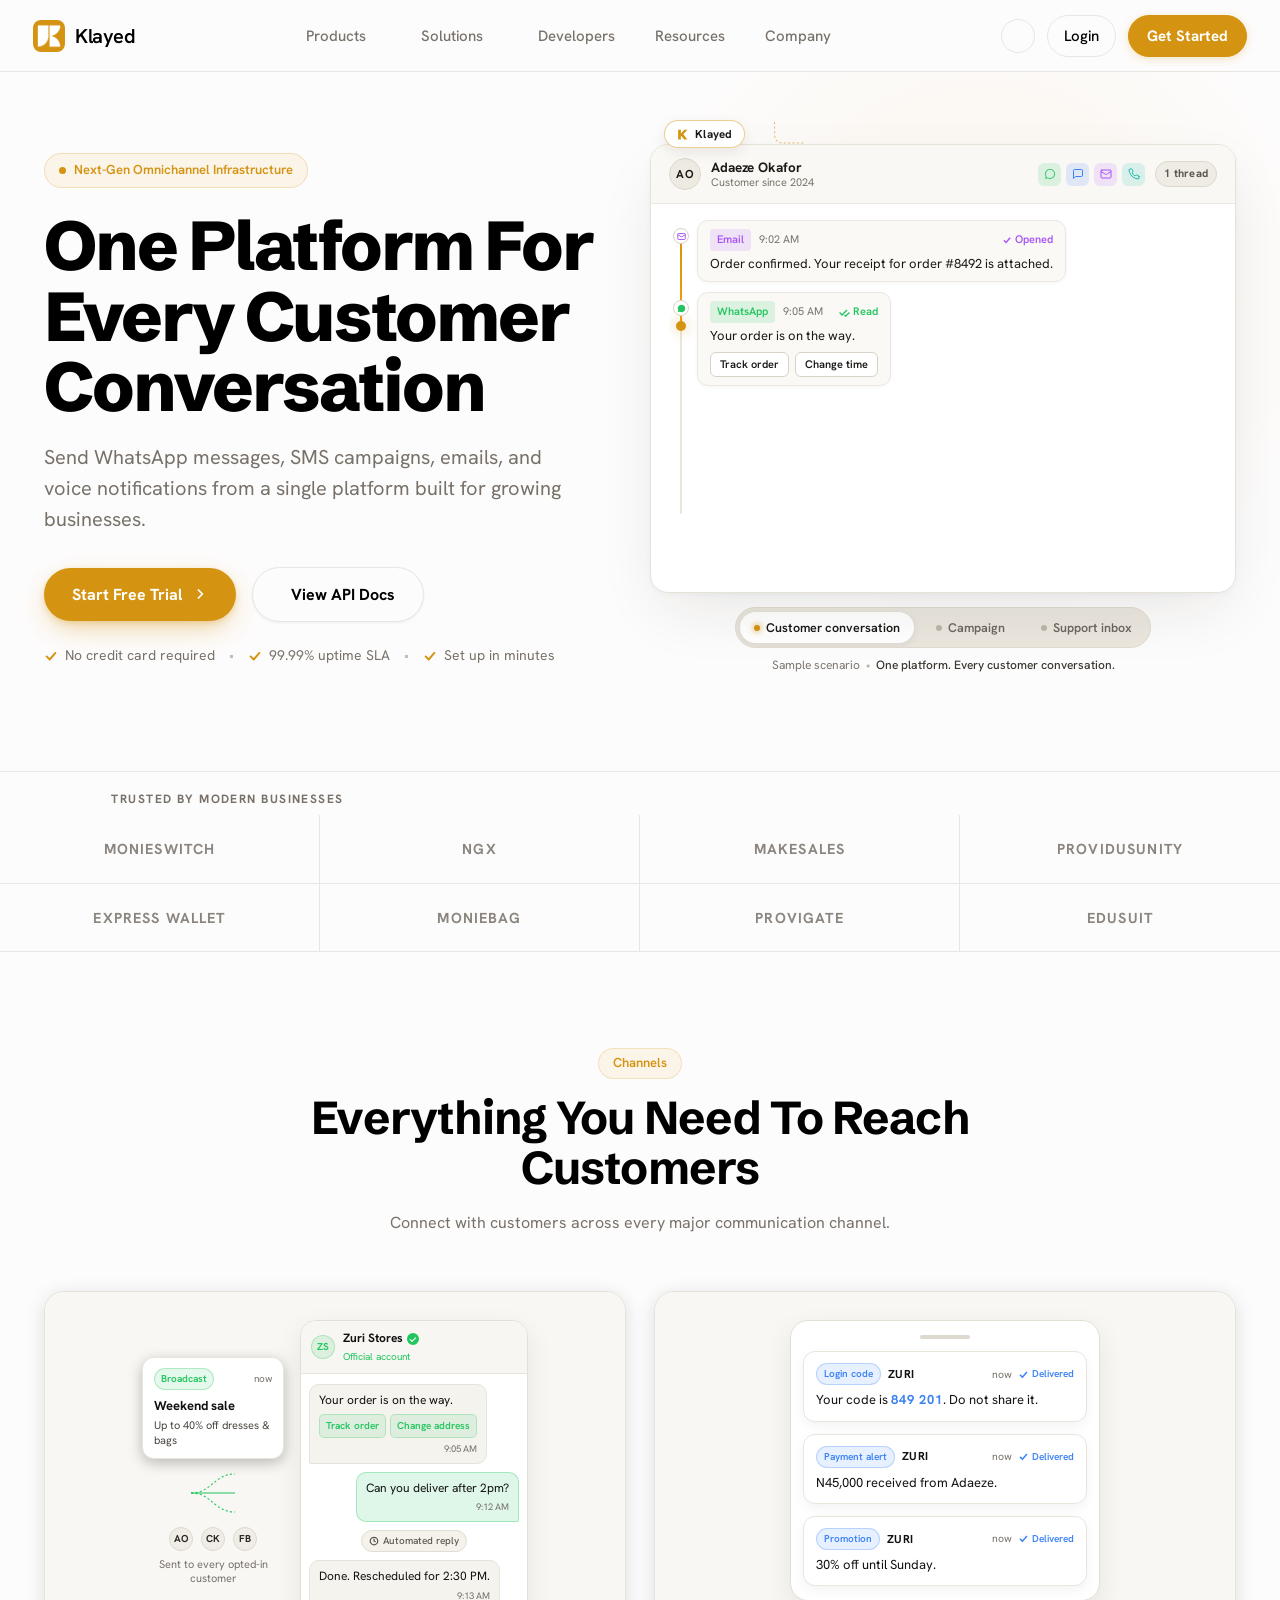
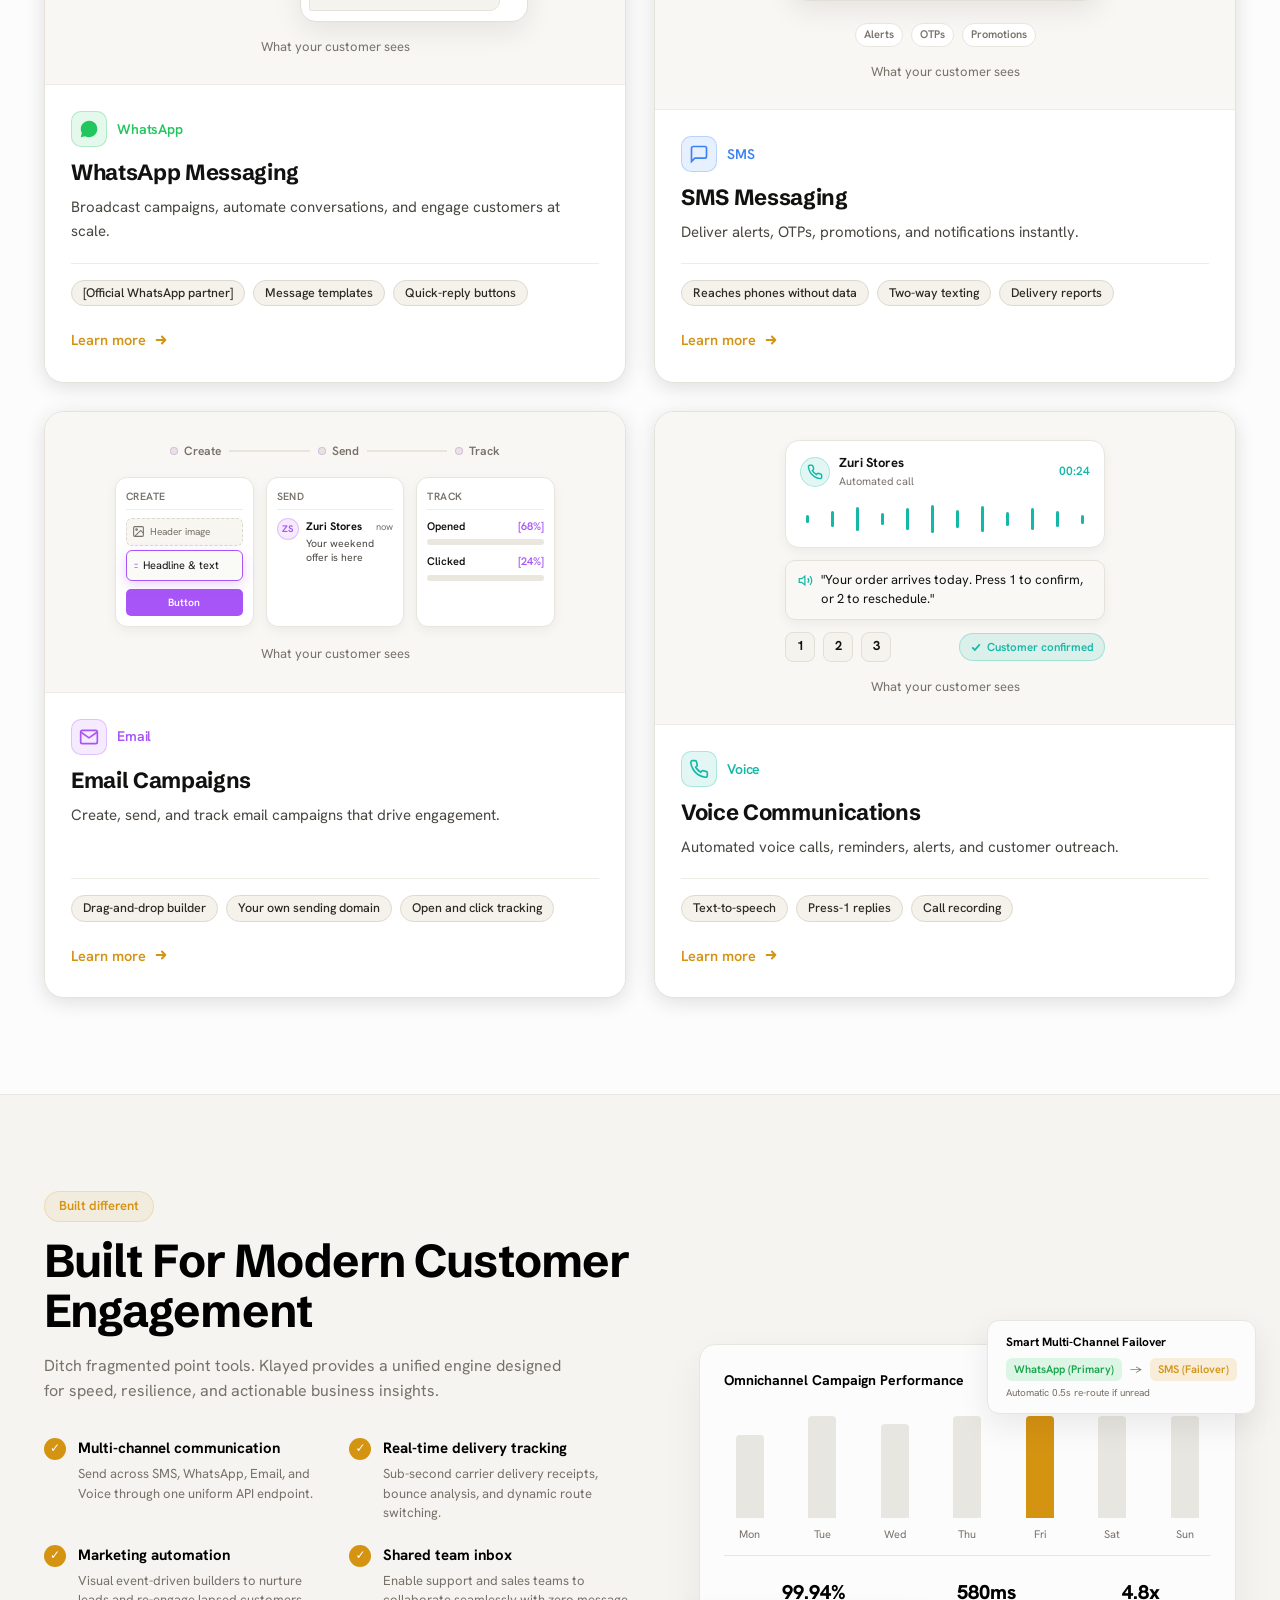
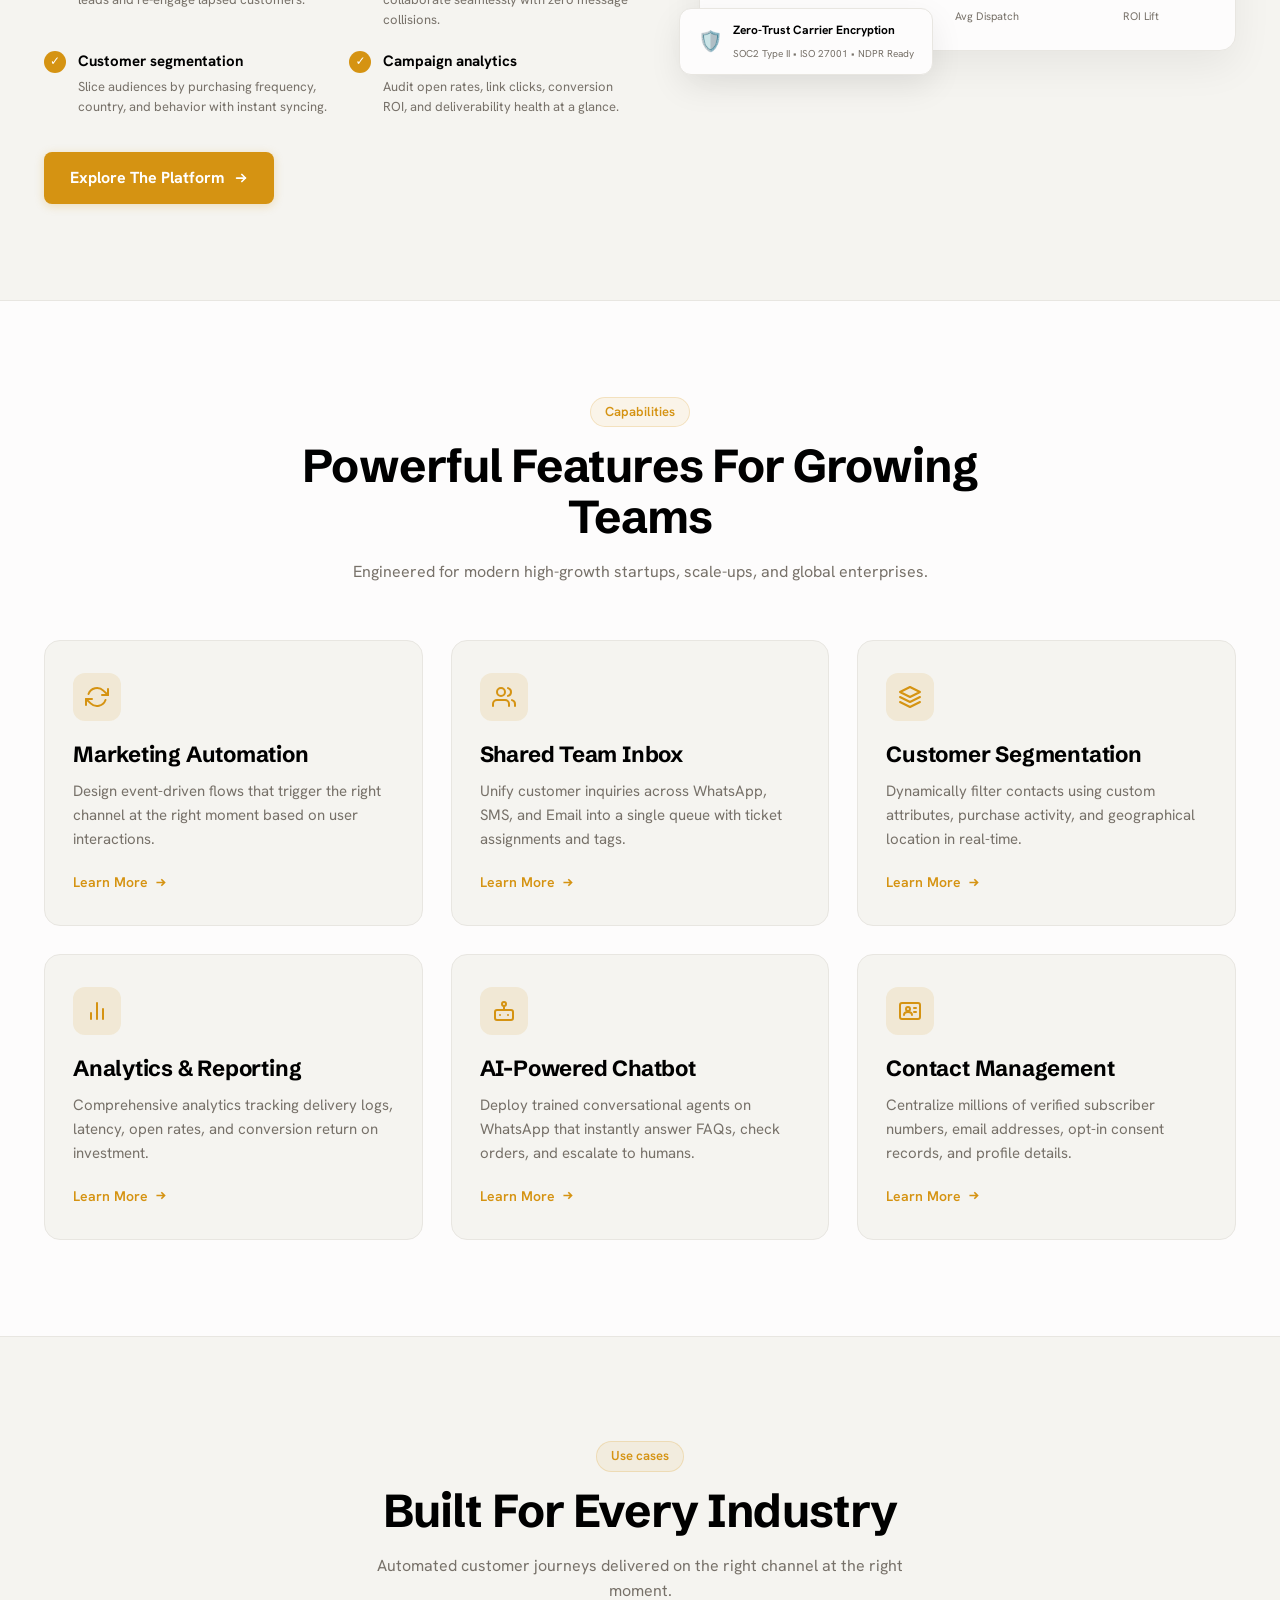
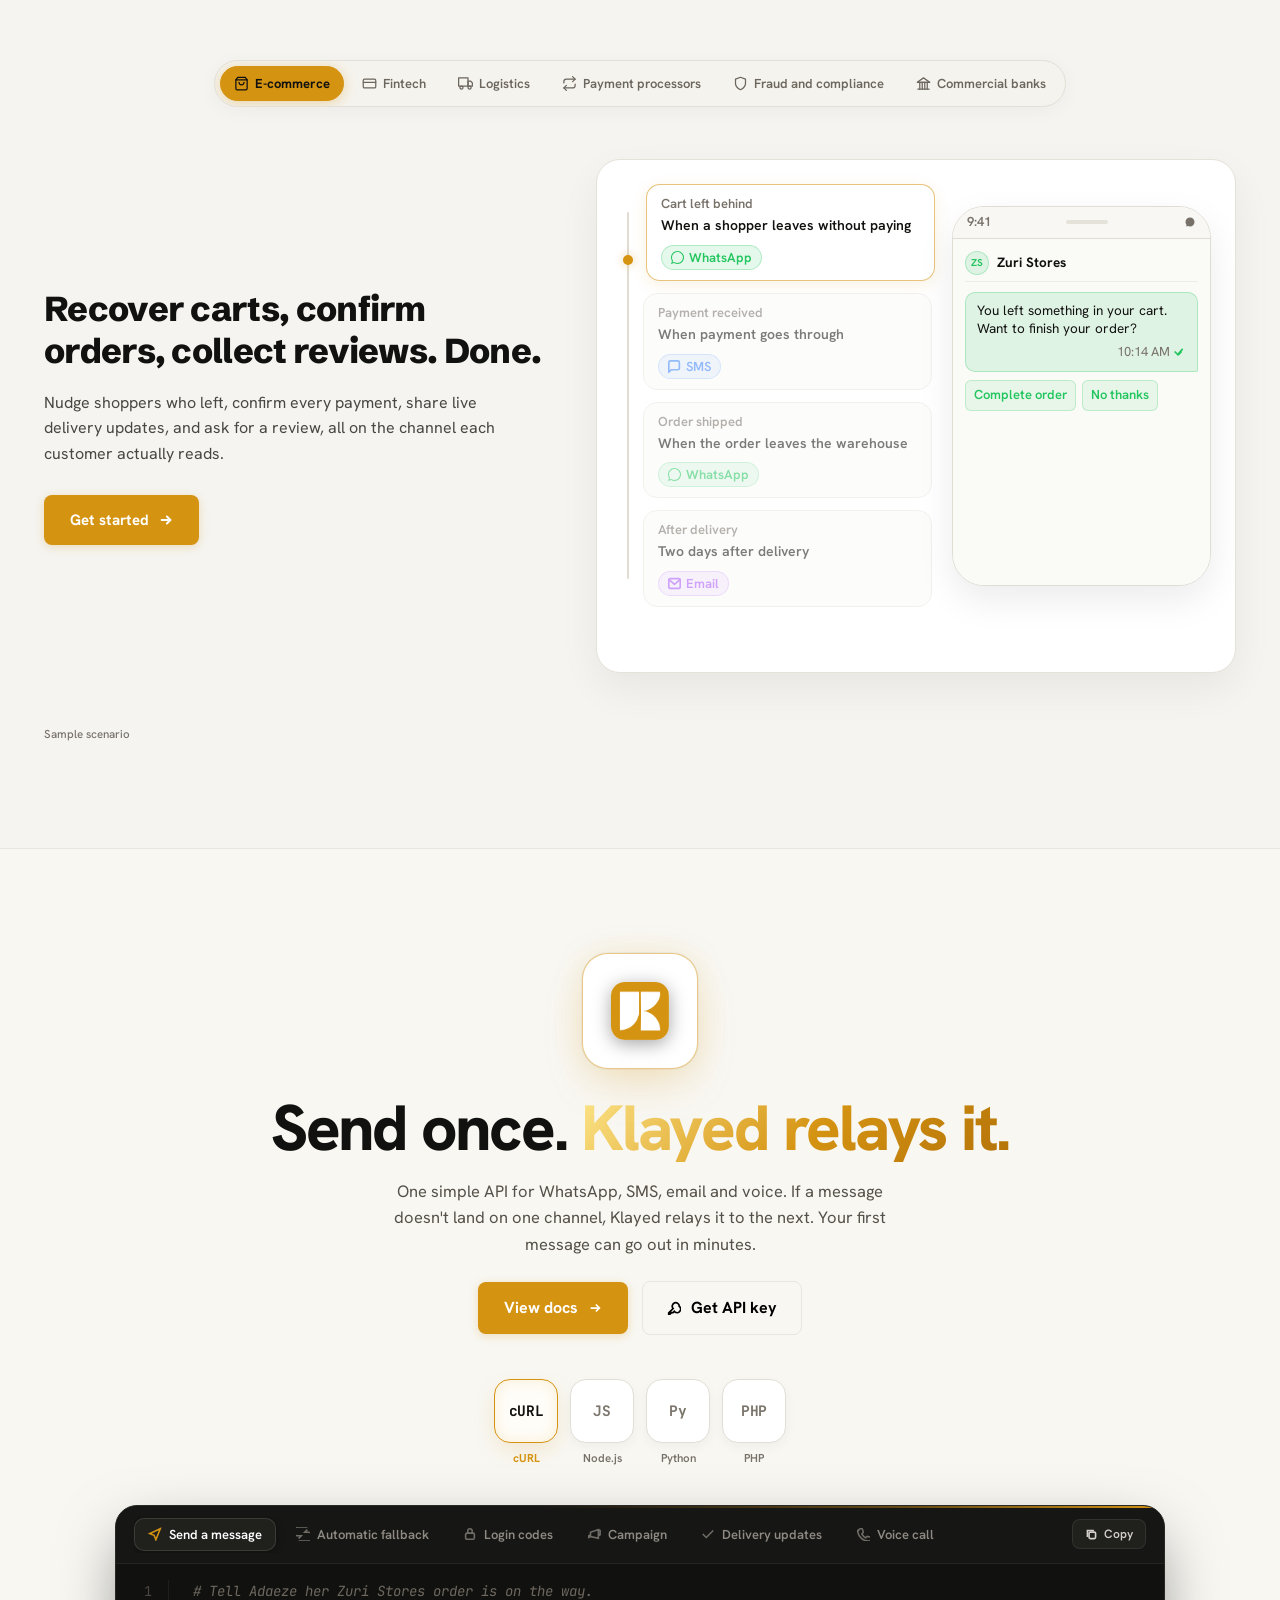
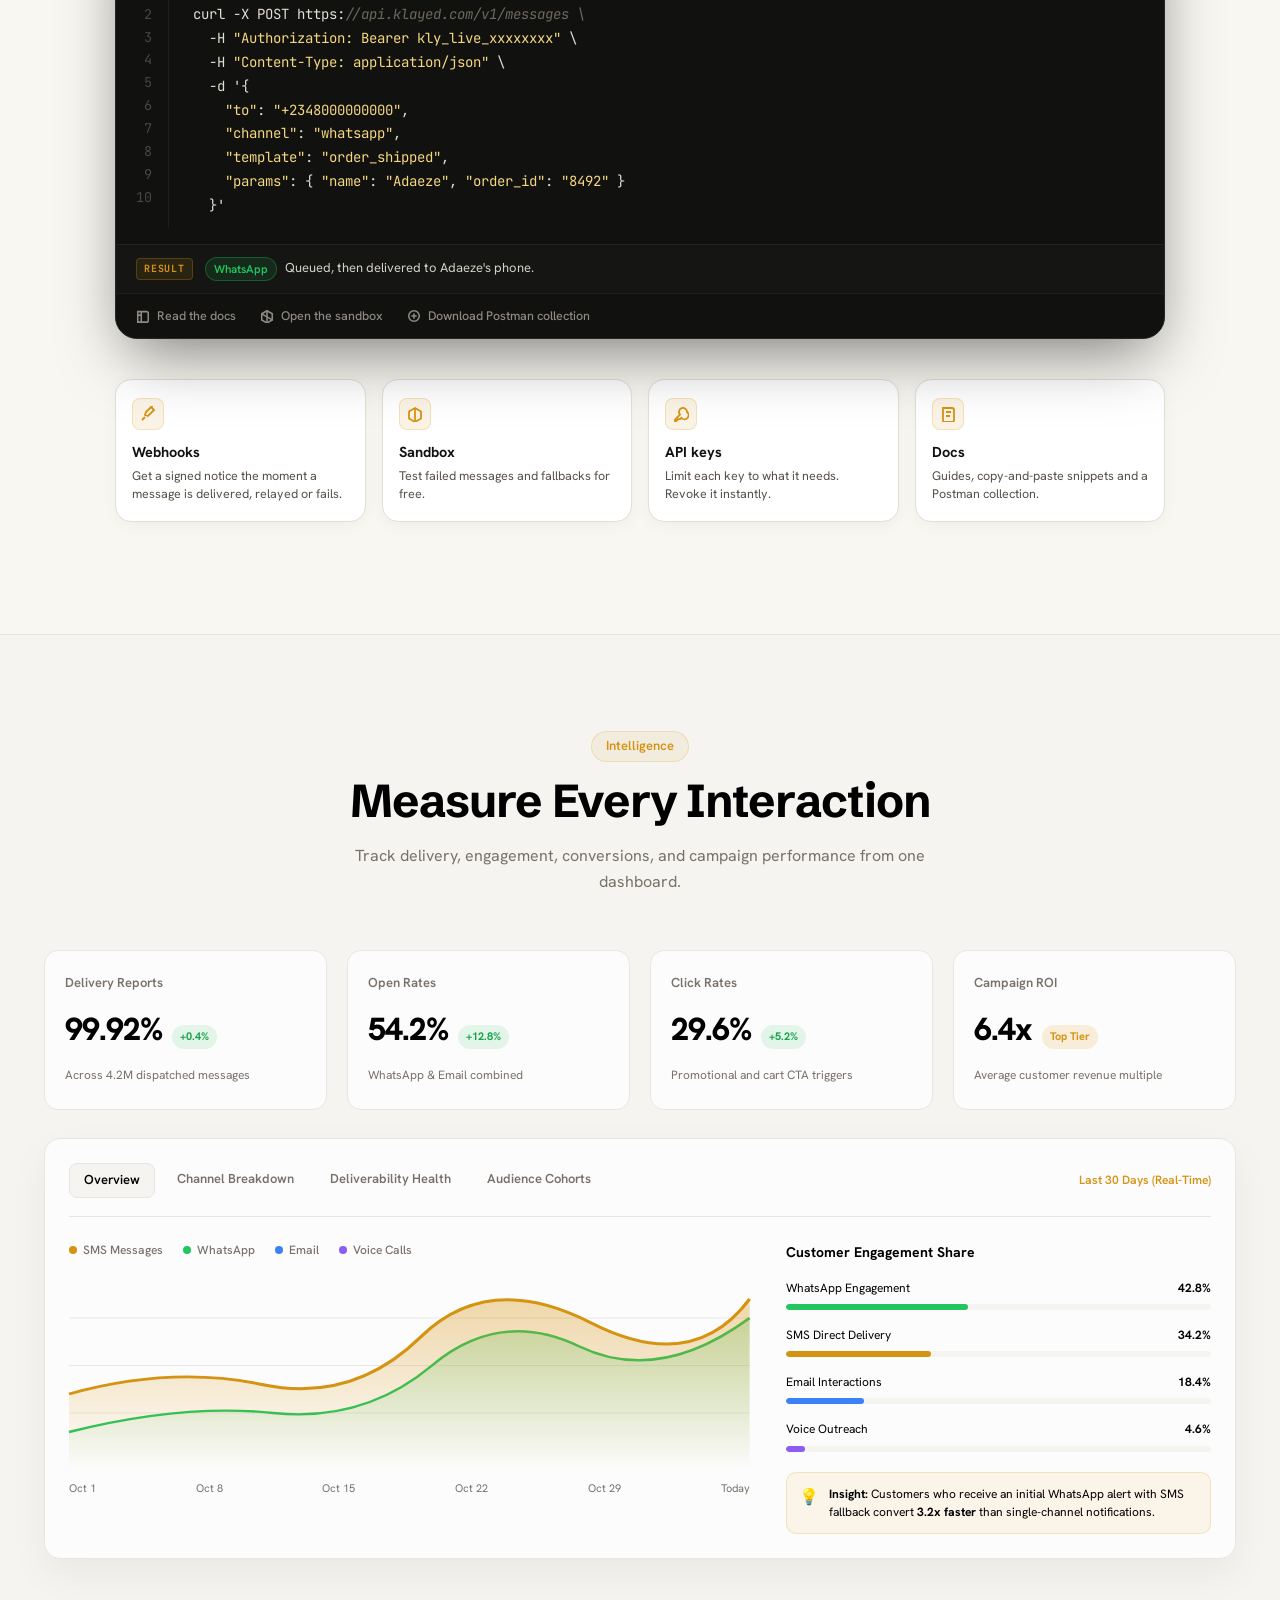
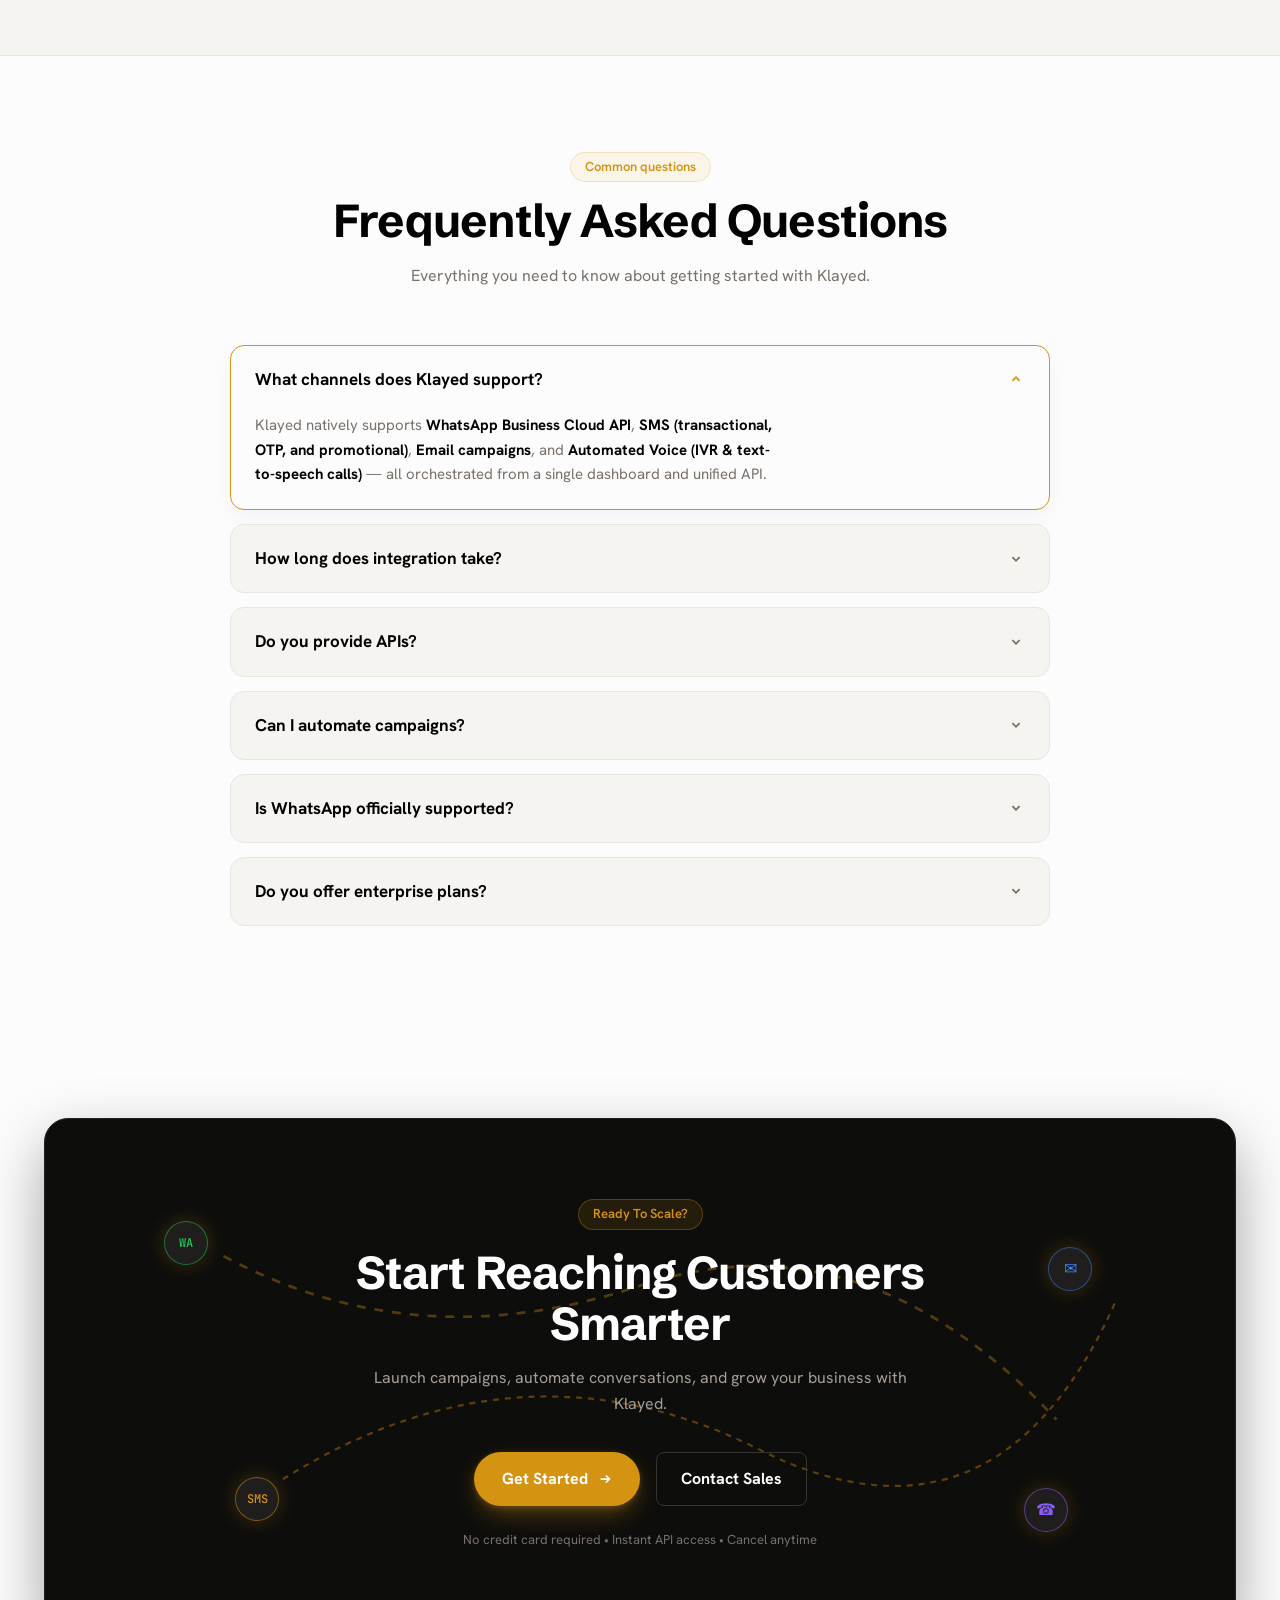
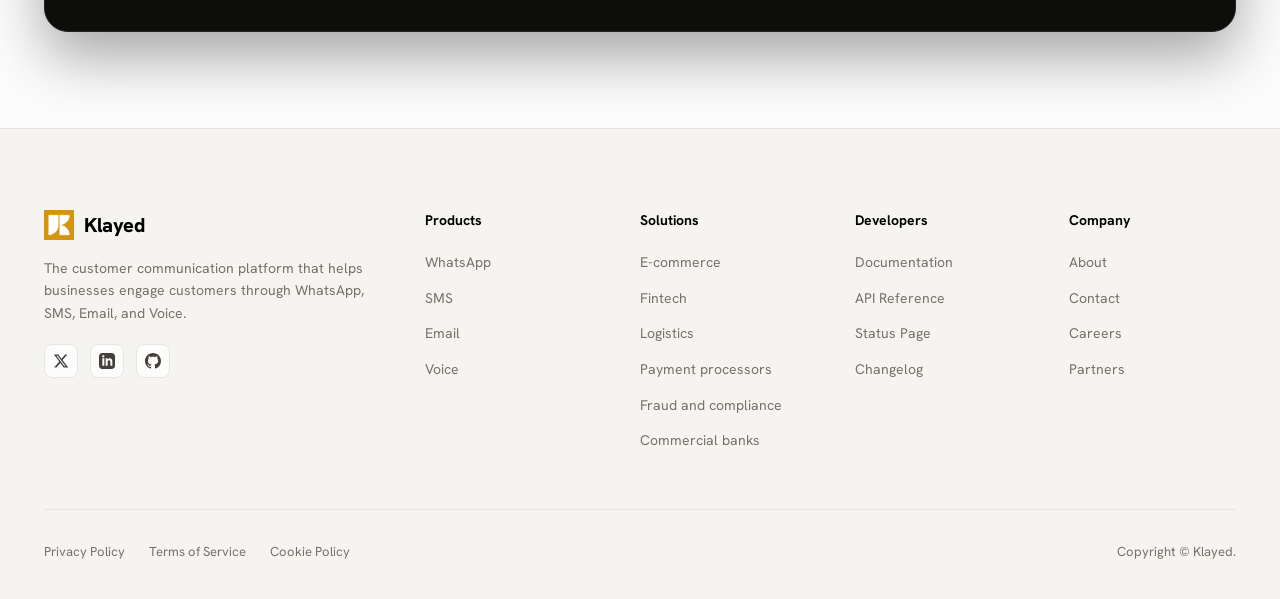
==== klayed landing page/index.html @ a4bc54fc "Update Built for every industry section with 3 new tabs, dark text active tab, and interactive step " ====
<!DOCTYPE html>
<html lang="en">
<head>
  <meta charset="UTF-8">
  <meta name="viewport" content="width=device-width, initial-scale=1.0">
  <link rel="icon" type="image/png" href="assets/klayed-logo.png?v=20261005_04">
  <link rel="apple-touch-icon" href="assets/klayed-logo.png?v=20261005_04">
  <title>Klayed — The Omnichannel Messaging API & Platform (Email, WhatsApp, SMS, Voice)</title>
  <meta name="description" content="Connect with customers everywhere they are. Reach your audience across Email, WhatsApp, SMS, and Voice using one unified, lightning-fast platform.">

  <!-- OpenGraph Metadata -->
  <meta property="og:title" content="Klayed — The Omnichannel Messaging API & Platform">
  <meta property="og:description" content="Reach your audience across Email, WhatsApp, SMS, and Voice using one unified, lightning-fast platform.">
  <meta property="og:type" content="website">

  <!-- Typography: Two-Font System (Schibsted Grotesk + Hanken Grotesk + JetBrains Mono) -->
  <link rel="preconnect" href="https://fonts.googleapis.com">
  <link rel="preconnect" href="https://fonts.gstatic.com" crossorigin>
  <link rel="stylesheet" href="https://fonts.googleapis.com/css2?family=Hanken+Grotesk:wght@400;500;600;700&family=Schibsted+Grotesk:wght@600;700;800;900&family=JetBrains+Mono:wght@400;500&display=swap">

  <link rel="stylesheet" href="https://use.hugeicons.com/font/icons.css">
  <link rel="stylesheet" href="landing.css?v=20261008_12">
  <script>
    (function() {
      try {
        if (localStorage.getItem('klayed-theme') === 'dark') {
          document.documentElement.classList.add('dark-preview');
        }
      } catch (e) {}
    })();
  </script>
</head>
<body>
  <script>
    if (document.documentElement.classList.contains('dark-preview')) {
      document.body.classList.add('dark-preview');
    }
  </script>


  <!-- ====================================================================
       2. Navigation Header (Termii Reference Style)
       ==================================================================== -->
  <header class="site-header" id="site-header">
    <div class="header-inner">
      <!-- Brand Logo: Klayed -->
      <a href="index.html" class="header-brand" aria-label="Klayed Home">
        <img src="assets/klayed-logo.png?v=20261005_04" alt="Klayed Logo" class="brand-logo-img" width="32" height="32">
        <span class="brand-title">Klayed</span>
      </a>

      <!-- Center Navigation with Products Dropdown -->
      <nav class="header-nav" aria-label="Main Navigation">
        <!-- Products Dropdown (Image 1 Layout: 2-Col Channels & Platform on Left, Developer Platform on Right) -->
        <div class="nav-item-dropdown nav-item-products">
          <button type="button" class="nav-link-item" aria-haspopup="true" aria-expanded="false" id="btn-products-dropdown">
            <span>Products</span>
            <i class="hgi-stroke hgi-arrow-down-01 chevron-icon" style="font-size: 11px;"></i>
          </button>
          <div class="nav-dropdown-menu nav-dropdown-products" role="menu" aria-labelledby="btn-products-dropdown">
            <div class="prod-layout-container">
              
              <!-- Left Section: Channels & Platform (2 Columns) -->
              <div class="prod-section-channels">
                <span class="prod-section-label">Channels &amp; Platform:</span>
                <div class="prod-channels-grid">
                  
                  <!-- Email API -->
                  <a href="#channels" class="prod-item" role="menuitem">
                    <div class="prod-circle-icon">
                      <i class="hgi-stroke hgi-mail-01"></i>
                    </div>
                    <div class="prod-item-text">
                      <span class="prod-item-title">Email API</span>
                      <span class="prod-item-desc">Transactional &amp; marketing, custom DKIM/SPF</span>
                    </div>
                  </a>

                  <!-- Workflow Automations -->
                  <a href="#workflows" class="prod-item" role="menuitem">
                    <div class="prod-circle-icon">
                      <svg viewBox="0 0 24 24" width="18" height="18" fill="none" stroke="currentColor" stroke-width="2" stroke-linecap="round" stroke-linejoin="round">
                        <rect x="3" y="3" width="6" height="6" rx="1.5"></rect>
                        <rect x="15" y="15" width="6" height="6" rx="1.5"></rect>
                        <rect x="15" y="3" width="6" height="6" rx="1.5"></rect>
                        <path d="M6 9v3a3 3 0 0 0 3 3h6"></path>
                        <path d="M15 6h-3"></path>
                      </svg>
                    </div>
                    <div class="prod-item-text">
                      <span class="prod-item-title">Workflow automations</span>
                      <span class="prod-item-desc">Drag-and-drop journey builder &amp; branching</span>
                    </div>
                  </a>

                  <!-- WhatsApp Business -->
                  <a href="#channels" class="prod-item" role="menuitem">
                    <div class="prod-circle-icon">
                      <i class="hgi-stroke hgi-whatsapp"></i>
                    </div>
                    <div class="prod-item-text">
                      <span class="prod-item-title">WhatsApp Business</span>
                      <span class="prod-item-desc">Meta Cloud API, bots &amp; catalog checkout</span>
                    </div>
                  </a>

                  <!-- Unified Team Inbox -->
                  <a href="#solutions" class="prod-item" role="menuitem">
                    <div class="prod-circle-icon">
                      <i class="hgi-stroke hgi-user-multiple"></i>
                    </div>
                    <div class="prod-item-text">
                      <span class="prod-item-title">Unified team inbox</span>
                      <span class="prod-item-desc">Shared cross-channel inbox for live support</span>
                    </div>
                  </a>

                  <!-- SMS API -->
                  <a href="#channels" class="prod-item" role="menuitem">
                    <div class="prod-circle-icon">
                      <i class="hgi-stroke hgi-message-01"></i>
                    </div>
                    <div class="prod-item-text">
                      <span class="prod-item-title">SMS API</span>
                      <span class="prod-item-desc">Sub-second 2FA OTPs, smart carrier routing</span>
                    </div>
                  </a>

                  <!-- AI Conversation Agents -->
                  <a href="#solutions" class="prod-item" role="menuitem">
                    <div class="prod-circle-icon">
                      <svg viewBox="0 0 24 24" width="18" height="18" fill="none" stroke="currentColor" stroke-width="2" stroke-linecap="round" stroke-linejoin="round">
                        <path d="M12 2l2.4 5.6L20 10l-5.6 2.4L12 18l-2.4-5.6L4 10l5.6-2.4L12 2z"></path>
                        <path d="M19 15l1 2.5 2.5 1-2.5 1-1 2.5-1-2.5-2.5-1 2.5-1 1-2.5z"></path>
                      </svg>
                    </div>
                    <div class="prod-item-text">
                      <span class="prod-item-title">AI conversation agents</span>
                      <span class="prod-item-desc">Autonomous customer support &amp; sales triage</span>
                    </div>
                  </a>

                  <!-- Voice API -->
                  <a href="#channels" class="prod-item" role="menuitem">
                    <div class="prod-circle-icon">
                      <i class="hgi-stroke hgi-call-02"></i>
                    </div>
                    <div class="prod-item-text">
                      <span class="prod-item-title">Voice API</span>
                      <span class="prod-item-desc">Outbound IVR, neural TTS &amp; call routing</span>
                    </div>
                  </a>

                  <!-- Audience & Segments -->
                  <a href="#solutions" class="prod-item" role="menuitem">
                    <div class="prod-circle-icon">
                      <i class="hgi-stroke hgi-filter"></i>
                    </div>
                    <div class="prod-item-text">
                      <span class="prod-item-title">Audience &amp; segments</span>
                      <span class="prod-item-desc">Dynamic behavioral customer segmentation</span>
                    </div>
                  </a>

                </div>
              </div>

              <!-- Right Section: Developer Platform & Infrastructure (1 Column) -->
              <div class="prod-section-solutions">
                <span class="prod-section-label">Developer Platform:</span>
                <div class="prod-solutions-list">
                  
                  <!-- REST APIs & SDKs -->
                  <a href="#developers" class="prod-item" role="menuitem">
                    <div class="prod-circle-icon">
                      <i class="hgi-stroke hgi-developer"></i>
                    </div>
                    <div class="prod-item-text">
                      <span class="prod-item-title">REST APIs &amp; SDKs</span>
                      <span class="prod-item-desc">Node.js, Python, Go, PHP client libraries</span>
                    </div>
                  </a>

                  <!-- Webhooks & Telemetry -->
                  <a href="#developers" class="prod-item" role="menuitem">
                    <div class="prod-circle-icon">
                      <i class="hgi-stroke hgi-link-02"></i>
                    </div>
                    <div class="prod-item-text">
                      <span class="prod-item-title">Webhooks &amp; telemetry</span>
                      <span class="prod-item-desc">Real-time receipts &amp; status event stream</span>
                    </div>
                  </a>

                  <!-- Deliverability Engine -->
                  <a href="#metrics" class="prod-item" role="menuitem">
                    <div class="prod-circle-icon">
                      <i class="hgi-stroke hgi-tick-double-02"></i>
                    </div>
                    <div class="prod-item-text">
                      <span class="prod-item-title">Deliverability engine</span>
                      <span class="prod-item-desc">99.99% uptime SLA &amp; carrier routing</span>
                    </div>
                  </a>

                  <!-- Developer Sandbox -->
                  <a href="#developers" class="prod-item" role="menuitem">
                    <div class="prod-circle-icon">
                      <i class="hgi-stroke hgi-computer"></i>
                    </div>
                    <div class="prod-item-text">
                      <span class="prod-item-title">Developer sandbox</span>
                      <span class="prod-item-desc">Zero-cost simulated testing environment</span>
                    </div>
                  </a>

                </div>
              </div>

            </div>
          </div>
        </div>

        <!-- Solutions (Mega Dropdown: Klayed Teams & Industries) -->
        <div class="nav-item-dropdown nav-item-solutions">
          <button type="button" class="nav-link-item" aria-haspopup="true" aria-expanded="false" id="btn-solutions-dropdown">
            <span>Solutions</span>
            <i class="hgi-stroke hgi-arrow-down-01 chevron-icon" style="font-size: 11px;"></i>
          </button>
          <div class="nav-dropdown-menu nav-dropdown-solutions nav-mega-dropdown" role="menu" aria-labelledby="btn-solutions-dropdown">
            <div class="mega-dropdown-grid">
              
              <!-- LEFT PANEL: SOLUTIONS BY TEAM -->
              <div class="mega-panel-usecases">
                <!-- Header -->
                <div class="mega-section-header">
                  <div class="mega-header-pill">
                    <svg class="mega-icon-loop" viewBox="0 0 24 24" width="16" height="16" fill="none" stroke="currentColor" stroke-width="2" stroke-linecap="round" stroke-linejoin="round">
                      <path d="M18.178 8c5.096 0 5.096 8 0 8-5.095 0-7.267-8-12.356-8-5.096 0-5.096 8 0 8 5.095 0 7.267-8 12.356-8z"/>
                    </svg>
                    <span class="mega-title-badge">Solutions by team</span>
                  </div>
                  <p class="mega-subtitle">Built for every team driving revenue and engagement</p>
                </div>

                <!-- 2-Column Grid of Klayed Teams -->
                <div class="mega-usecases-grid">
                  <!-- Marketing -->
                  <a href="#solutions" class="mega-usecase-item" data-sol-tab-trigger="marketing">
                    <div class="mega-avatar avatar-marketing">
                      <svg viewBox="0 0 40 40" width="38" height="38" fill="none" xmlns="http://www.w3.org/2000/svg">
                        <rect width="40" height="40" rx="10" fill="url(#mkt-grad)"/>
                        <circle cx="20" cy="15" r="9" fill="#18181b"/>
                        <circle cx="20" cy="17" r="5.5" fill="#fed7aa"/>
                        <rect x="12" y="10" width="16" height="6" rx="3" fill="#18181b"/>
                        <rect x="14" y="13" width="12" height="4" rx="2" fill="#fde68a"/>
                        <path d="M9 39c0-6 4.9-11 11-11s11 5 11 11" fill="#18181b"/>
                        <path d="M16 28l4 5 4-5" fill="#fde68a"/>
                        <defs>
                          <linearGradient id="mkt-grad" x1="0" y1="0" x2="40" y2="40" gradientUnits="userSpaceOnUse">
                            <stop stop-color="#F59E0B"/>
                            <stop offset="1" stop-color="#D49311"/>
                          </linearGradient>
                        </defs>
                      </svg>
                    </div>
                    <div class="mega-usecase-meta">
                      <span class="mega-usecase-title">Marketing</span>
                      <span class="mega-usecase-desc">Campaigns &amp; lifecycle journeys</span>
                    </div>
                  </a>

                  <!-- Sales -->
                  <a href="#solutions" class="mega-usecase-item" data-sol-tab-trigger="sales">
                    <div class="mega-avatar avatar-sales">
                      <svg viewBox="0 0 40 40" width="38" height="38" fill="none" xmlns="http://www.w3.org/2000/svg">
                        <rect width="40" height="40" rx="10" fill="url(#sales-grad)"/>
                        <circle cx="20" cy="16" r="8" fill="#44403c"/>
                        <circle cx="20" cy="17" r="5.5" fill="#fed7aa"/>
                        <path d="M16 19c0 2.5 1.8 4 4 4s4-1.5 4-4h-8z" fill="#44403c"/>
                        <path d="M9 39c0-6 4.9-11 11-11s11 5 11 11" fill="#D49311"/>
                        <path d="M17 28l3 5 3-5" fill="#fef3c7"/>
                        <defs>
                          <linearGradient id="sales-grad" x1="0" y1="0" x2="40" y2="40" gradientUnits="userSpaceOnUse">
                            <stop stop-color="#27272a"/>
                            <stop offset="1" stop-color="#18181b"/>
                          </linearGradient>
                        </defs>
                      </svg>
                    </div>
                    <div class="mega-usecase-meta">
                      <span class="mega-usecase-title">Sales</span>
                      <span class="mega-usecase-desc">Lead capture &amp; WhatsApp handoff</span>
                    </div>
                  </a>

                  <!-- Customer Support -->
                  <a href="#solutions" class="mega-usecase-item" data-sol-tab-trigger="support">
                    <div class="mega-avatar avatar-ops">
                      <svg viewBox="0 0 40 40" width="38" height="38" fill="none" xmlns="http://www.w3.org/2000/svg">
                        <rect width="40" height="40" rx="10" fill="url(#ops-grad)"/>
                        <circle cx="20" cy="16" r="8" fill="#18181b"/>
                        <circle cx="20" cy="17" r="5.5" fill="#fed7aa"/>
                        <rect x="15" y="15" width="10" height="3" rx="1.5" fill="#09090b"/>
                        <path d="M12 16a2 2 0 0 1 2-2v4a2 2 0 0 1-2-2zM28 16a2 2 0 0 0-2-2v4a2 2 0 0 0 2-2z" fill="#fde68a"/>
                        <path d="M9 39c0-6 4.9-11 11-11s11 5 11 11" fill="#18181b"/>
                        <path d="M16 28h8v11h-8z" fill="#fde68a"/>
                        <defs>
                          <linearGradient id="ops-grad" x1="0" y1="0" x2="40" y2="40" gradientUnits="userSpaceOnUse">
                            <stop stop-color="#EA580C"/>
                            <stop offset="1" stop-color="#C2410C"/>
                          </linearGradient>
                        </defs>
                      </svg>
                    </div>
                    <div class="mega-usecase-meta">
                      <span class="mega-usecase-title">Customer Support</span>
                      <span class="mega-usecase-desc">Unified inbox &amp; 24/7 AI triage</span>
                    </div>
                  </a>

                  <!-- Products & Engineering -->
                  <a href="#solutions" class="mega-usecase-item" data-sol-tab-trigger="product">
                    <div class="mega-avatar avatar-pmo">
                      <svg viewBox="0 0 40 40" width="38" height="38" fill="none" xmlns="http://www.w3.org/2000/svg">
                        <rect width="40" height="40" rx="10" fill="url(#pmo-grad)"/>
                        <circle cx="20" cy="15" r="9" fill="#18181b"/>
                        <circle cx="20" cy="17" r="5.5" fill="#fde68a"/>
                        <path d="M15 16c0-2.8 2.2-5 5-5s5 2.2 5 5v1h-10v-1z" fill="#09090b"/>
                        <path d="M9 39c0-6 4.9-11 11-11s11 5 11 11" fill="#18181b"/>
                        <path d="M16 28l4 6 4-6" fill="#D49311"/>
                        <defs>
                          <linearGradient id="pmo-grad" x1="0" y1="0" x2="40" y2="40" gradientUnits="userSpaceOnUse">
                            <stop stop-color="#44403c"/>
                            <stop offset="1" stop-color="#292524"/>
                          </linearGradient>
                        </defs>
                      </svg>
                    </div>
                    <div class="mega-usecase-meta">
                      <span class="mega-usecase-title">Products</span>
                      <span class="mega-usecase-desc">Transactional alerts &amp; 2FA OTP</span>
                    </div>
                  </a>
                </div>

                <!-- Footer Link -->
                <div class="mega-panel-footer">
                  <a href="#solutions" class="mega-view-all-link">
                    <span>Explore all team workflows</span>
                    <span class="mega-link-arrow">→</span>
                  </a>
                </div>
              </div>

              <!-- RIGHT PANEL: SOLUTIONS BY INDUSTRY -->
              <div class="mega-panel-capabilities">
                <div class="mega-capabilities-header">
                  <span class="mega-title-badge">Solutions by industry</span>
                </div>

                <!-- 3 Columns of Klayed's 6 Industries -->
                <div class="mega-capabilities-cols">
                  
                  <!-- Col 1: Banking & Wallets -->
                  <div class="mega-cap-col">
                    <h5 class="mega-col-title">Financial Services</h5>
                    <ul class="mega-cap-list">
                      <li>
                        <a href="#solutions" class="mega-cap-link">
                          <i class="hgi-stroke hgi-bank mega-cap-icon"></i>
                          <span>Commercial Banks</span>
                        </a>
                      </li>
                      <li>
                        <a href="#solutions" class="mega-cap-link">
                          <i class="hgi-stroke hgi-rocket mega-cap-icon"></i>
                          <span>Fintechs &amp; Wallets</span>
                        </a>
                      </li>
                    </ul>
                  </div>

                  <!-- Col 2: Payments & Security -->
                  <div class="mega-cap-col">
                    <h5 class="mega-col-title">Payments &amp; Trust</h5>
                    <ul class="mega-cap-list">
                      <li>
                        <a href="#solutions" class="mega-cap-link">
                          <i class="hgi-stroke hgi-credit-card mega-cap-icon"></i>
                          <span>Payment Processors</span>
                        </a>
                      </li>
                      <li>
                        <a href="#solutions" class="mega-cap-link">
                          <i class="hgi-stroke hgi-shield-alert mega-cap-icon"></i>
                          <span>Fraud &amp; Compliance</span>
                        </a>
                      </li>
                    </ul>
                  </div>

                  <!-- Col 3: Scale & Commerce -->
                  <div class="mega-cap-col">
                    <h5 class="mega-col-title">Scale &amp; Retail</h5>
                    <ul class="mega-cap-list">
                      <li>
                        <a href="#solutions" class="mega-cap-link">
                          <i class="hgi-stroke hgi-smart-phone-01 mega-cap-icon"></i>
                          <span>Telecoms &amp; Mobile</span>
                        </a>
                      </li>
                      <li>
                        <a href="#solutions" class="mega-cap-link">
                          <i class="hgi-stroke hgi-shopping-bag-01 mega-cap-icon"></i>
                          <span>E-commerce &amp; Retail</span>
                        </a>
                      </li>
                    </ul>
                  </div>

                </div>

                <!-- Bottom Featured Banner: Klayed Enterprise & Infrastructure -->
                <div class="mega-event-banner">
                  <div class="mega-event-left">
                    <span class="mega-event-title">Klayed Enterprise</span>
                    <span class="mega-event-meta">99.99% SLA • Dedicated carrier routes • SOC2 &amp; NDPR compliant</span>
                  </div>
                  <div class="mega-event-badges" aria-hidden="true">
                    <div class="badge-shape shape-lavender"></div>
                    <div class="badge-shape shape-blue"></div>
                    <div class="badge-shape shape-clover">
                      <span></span><span></span><span></span><span></span>
                    </div>
                  </div>
                  <div class="mega-event-action">
                    <a href="#cta" class="mega-event-cta">
                      <span>Talk to sales</span>
                    </a>
                    <a href="#cta" class="mega-event-arrow-btn" aria-label="Talk to sales">
                      <svg viewBox="0 0 20 20" width="14" height="14" fill="none" stroke="currentColor" stroke-width="2.2" stroke-linecap="round" stroke-linejoin="round">
                        <line x1="5" y1="15" x2="15" y2="5"/>
                        <polyline points="7 5 15 5 15 13"/>
                      </svg>
                    </a>
                  </div>
                </div>

              </div>

            </div>
          </div>
        </div>

                <!-- Developers -->
        <a href="#developers" class="nav-link-item">Developers</a>

        <!-- Resources -->
        <a href="#resources" class="nav-link-item">Resources</a>

        <!-- Company -->
        <a href="#company" class="nav-link-item">Company</a>
      </nav>

      <!-- Right Action Controls (Secondary: Login, Primary: Get Started) -->
      <div class="header-actions">
        <!-- Sun/Theme Icon Toggle -->
        <button type="button" class="theme-toggle-btn" id="theme-toggle-btn" title="Toggle theme mode" aria-label="Toggle theme mode">
          <i class="hgi-stroke hgi-sun-03 icon-sun" style="font-size: 19px;"></i>
          <i class="hgi-stroke hgi-moon-02 icon-moon" style="font-size: 19px; display: none;"></i>
        </button>

        <!-- Secondary Action: Login -->
        <a href="../Klayed dashboard/index.html" class="nav-signin-link">Login</a>

        <!-- Primary CTA Button: Get Started -->
        <a href="../Klayed dashboard/index.html" class="btn-get-started">Get Started</a>
      </div>
    </div>
  </header>

  <main>
    <!-- ====================================================================
         1. HERO SECTION (Two-column layout with futuristic dashboard mockup)
         ==================================================================== -->
    <section class="v2-hero-section" id="hero">
      <div class="v2-hero-glow-bg" aria-hidden="true"></div>
      <div class="v2-container v2-hero-container">
        
        <!-- Hero Left Column: Headline, Subtext, CTAs, Proof Metrics -->
        <div class="v2-hero-left">
          <div class="v2-hero-badge">
            <span class="v2-badge-dot"></span>
            <span>Next-Gen Omnichannel Infrastructure</span>
          </div>

          <h1 class="v2-hero-headline">
            One Platform For Every Customer Conversation
          </h1>

          <p class="v2-hero-subtext">
            Send WhatsApp messages, SMS campaigns, emails, and voice notifications from a single platform built for growing businesses.
          </p>

          <div class="v2-hero-cta-group">
            <a href="../Klayed dashboard/index.html" class="v2-btn-primary v2-btn-pill">
              <span>Start Free Trial</span>
              <svg viewBox="0 0 20 20" width="16" height="16" fill="none" stroke="currentColor" stroke-width="2.2" stroke-linecap="round" stroke-linejoin="round">
                <polyline points="8 5 13 10 8 15"/>
              </svg>
            </a>
            <a href="#developers" class="v2-btn-secondary v2-btn-pill">
              <i class="hgi-stroke hgi-developer" style="font-size: 18px;"></i>
              <span>View API Docs</span>
            </a>
          </div>

          <!-- Trust Badges Strip (Image 2 Style) -->
          <div class="v2-hero-trust-bar">
            <span class="v2-trust-item">
              <svg viewBox="0 0 16 16" width="14" height="14" fill="none" stroke="currentColor" stroke-width="2.2" stroke-linecap="round" stroke-linejoin="round"><polyline points="3 8.5 6.5 12 13 4.5"/></svg>
              <span>No credit card required</span>
            </span>
            <span class="v2-trust-dot">•</span>
            <span class="v2-trust-item">
              <svg viewBox="0 0 16 16" width="14" height="14" fill="none" stroke="currentColor" stroke-width="2.2" stroke-linecap="round" stroke-linejoin="round"><polyline points="3 8.5 6.5 12 13 4.5"/></svg>
              <span>99.99% uptime SLA</span>
            </span>
            <span class="v2-trust-dot">•</span>
            <span class="v2-trust-item">
              <svg viewBox="0 0 16 16" width="14" height="14" fill="none" stroke="currentColor" stroke-width="2.2" stroke-linecap="round" stroke-linejoin="round"><polyline points="3 8.5 6.5 12 13 4.5"/></svg>
              <span>Set up in minutes</span>
            </span>
          </div>
        </div>

        <!-- Hero Right Column: One Customer, One Conversation Visual -->
        <div class="v2-hero-right">
          <div class="klayed-hero-visual" id="hero-conversation-visual" role="region" aria-label="Animation showing one customer receiving email, WhatsApp, SMS and voice messages from a business, all in a single conversation on Klayed.">
            
            <!-- Top-Left Klayed Origin Connector Chip -->
            <div class="khv-origin-badge" aria-hidden="true">
              <div class="khv-origin-chip">
                <svg viewBox="0 0 24 24" width="13" height="13" fill="#D49311">
                  <path d="M4 3h5v7.2L15.3 3H21l-7.5 8.5L21 21h-5.7L9 13.8V21H4V3z"/>
                </svg>
                <span>Klayed</span>
              </div>
              <svg class="khv-origin-connector" viewBox="0 0 80 32" fill="none" preserveAspectRatio="none">
                <path d="M 38 0 V 16 Q 38 28 50 28 H 78" stroke="rgba(212, 147, 17, 0.45)" stroke-width="1.5" stroke-dasharray="3 3"/>
              </svg>
            </div>

            <!-- The Main Conversation Card -->
            <div class="khv-card" id="khv-main-card">
              
              <!-- Card Top Bar: Customer Profile + Channel Icons + "1 thread" -->
              <div class="khv-topbar">
                <div class="khv-customer-profile">
                  <div class="khv-avatar" aria-hidden="true">AO</div>
                  <div class="khv-customer-meta">
                    <span class="khv-customer-name">Adaeze Okafor</span>
                    <span class="khv-customer-sub">Customer since 2024</span>
                  </div>
                </div>

                <div class="khv-thread-indicator">
                  <div class="khv-channel-icons-row" id="khv-topbar-channels">
                    <span class="khv-ch-icon khv-wa" title="WhatsApp" aria-label="WhatsApp">
                      <svg viewBox="0 0 24 24" width="12" height="12" fill="currentColor">
                        <path d="M12.04 2C6.58 2 2.13 6.45 2.13 11.91c0 1.75.46 3.45 1.32 4.95L2.05 22l5.25-1.38c1.45.79 3.08 1.21 4.74 1.21 5.46 0 9.91-4.45 9.91-9.91 0-2.65-1.03-5.14-2.9-7.01A9.87 9.87 0 0 0 12.04 2zm0 18.15c-1.48 0-2.93-.39-4.19-1.14l-.3-.18-3.12.82.83-3.04-.2-.32c-.82-1.3-1.25-2.82-1.25-4.38 0-4.54 3.69-8.23 8.23-8.23 2.21 0 4.27.86 5.83 2.42 1.55 1.56 2.41 3.62 2.41 5.82 0 4.54-3.7 8.22-8.24 8.22z"/>
                      </svg>
                    </span>
                    <span class="khv-ch-icon khv-sms" title="SMS" aria-label="SMS">
                      <svg viewBox="0 0 24 24" width="12" height="12" fill="none" stroke="currentColor" stroke-width="2" stroke-linecap="round" stroke-linejoin="round">
                        <path d="M21 15a2 2 0 0 1-2 2H7l-4 4V5a2 2 0 0 1 2-2h14a2 2 0 0 1 2 2z"/>
                      </svg>
                    </span>
                    <span class="khv-ch-icon khv-email" title="Email" aria-label="Email">
                      <svg viewBox="0 0 24 24" width="12" height="12" fill="none" stroke="currentColor" stroke-width="2" stroke-linecap="round" stroke-linejoin="round">
                        <rect x="2" y="4" width="20" height="16" rx="2"/>
                        <path d="m22 7-8.97 5.7a1.94 1.94 0 0 1-2.06 0L2 7"/>
                      </svg>
                    </span>
                    <span class="khv-ch-icon khv-voice" title="Voice" aria-label="Voice">
                      <svg viewBox="0 0 24 24" width="12" height="12" fill="none" stroke="currentColor" stroke-width="2" stroke-linecap="round" stroke-linejoin="round">
                        <path d="M22 16.92v3a2 2 0 0 1-2.18 2 19.79 19.79 0 0 1-8.63-3.07 19.5 19.5 0 0 1-6-6 19.79 19.79 0 0 1-3.07-8.67A2 2 0 0 1 4.11 2h3a2 2 0 0 1 2 1.72 12.84 12.84 0 0 0 .7 2.81 2 2 0 0 1-.45 2.11L8.09 9.91a16 16 0 0 0 6 6l1.27-1.27a2 2 0 0 1 2.11-.45 12.84 12.84 0 0 0 2.81.7A2 2 0 0 1 22 16.92z"/>
                      </svg>
                    </span>
                  </div>
                  <span class="khv-thread-badge">1 thread</span>
                </div>
              </div>

              <!-- Stage Views (Cross-fading) -->
              <div class="khv-stage">
                
                <!-- SCENE 1: CUSTOMER CONVERSATION -->
                <div class="khv-scene khv-scene-conversation active" id="khv-scene-1" role="tabpanel" aria-labelledby="khv-tab-1">
                  <div class="khv-timeline">
                    <!-- Amber Spine Track & Indicator -->
                    <div class="khv-spine-track">
                      <div class="khv-spine-fill" id="khv-spine-fill"></div>
                      <div class="khv-spine-dot" id="khv-spine-dot"></div>
                    </div>

                    <div class="khv-messages-list" id="khv-messages-list">
                      
                      <!-- 1. Email -->
                      <div class="khv-msg-node" data-msg="1">
                        <div class="khv-node-dot khv-nd-email">
                          <svg viewBox="0 0 24 24" width="9" height="9" fill="none" stroke="currentColor" stroke-width="2.5"><rect x="2" y="4" width="20" height="16" rx="2"/><path d="m22 7-8.97 5.7a1.94 1.94 0 0 1-2.06 0L2 7"/></svg>
                        </div>
                        <div class="khv-bubble khv-bubble-business">
                          <div class="khv-bubble-meta">
                            <span class="khv-tag khv-tag-email">Email</span>
                            <span class="khv-time">9:02 AM</span>
                            <span class="khv-status khv-stat-opened">
                              <svg viewBox="0 0 16 16" width="10" height="10" fill="none" stroke="currentColor" stroke-width="2.2"><polyline points="3 8.5 6.5 12 13 4.5"/></svg>
                              <span>Opened</span>
                            </span>
                          </div>
                          <p class="khv-text">Order confirmed. Your receipt for order #8492 is attached.</p>
                        </div>
                      </div>

                      <!-- 2. WhatsApp Outbound -->
                      <div class="khv-msg-node" data-msg="2">
                        <div class="khv-node-dot khv-nd-wa">
                          <svg viewBox="0 0 24 24" width="9" height="9" fill="currentColor"><path d="M12.04 2C6.58 2 2.13 6.45 2.13 11.91c0 1.75.46 3.45 1.32 4.95L2.05 22l5.25-1.38c1.45.79 3.08 1.21 4.74 1.21 5.46 0 9.91-4.45 9.91-9.91 0-2.65-1.03-5.14-2.9-7.01A9.87 9.87 0 0 0 12.04 2z"/></svg>
                        </div>
                        <div class="khv-bubble khv-bubble-business">
                          <div class="khv-bubble-meta">
                            <span class="khv-tag khv-tag-wa">WhatsApp</span>
                            <span class="khv-time">9:05 AM</span>
                            <span class="khv-status khv-stat-read">
                              <svg viewBox="0 0 18 14" width="11" height="9" fill="none" stroke="currentColor" stroke-width="2.2"><path d="m1 7 4 4 8-8m-4 8 2 2 6-6"/></svg>
                              <span>Read</span>
                            </span>
                          </div>
                          <p class="khv-text">Your order is on the way.</p>
                          <div class="khv-actions-row">
                            <span class="khv-action-btn">Track order</span>
                            <span class="khv-action-btn">Change time</span>
                          </div>
                        </div>
                      </div>

                      <!-- 3. WhatsApp Inbound (Customer Reply) -->
                      <div class="khv-msg-node khv-node-inbound" data-msg="3">
                        <div class="khv-node-dot khv-nd-inbound">
                          <span class="khv-mini-initials">AO</span>
                        </div>
                        <div class="khv-bubble khv-bubble-customer">
                          <div class="khv-bubble-meta">
                            <span class="khv-tag khv-tag-customer">Adaeze</span>
                            <span class="khv-time">9:12 AM</span>
                          </div>
                          <p class="khv-text">Can you deliver after 2pm?</p>
                        </div>
                      </div>

                      <!-- 4. WhatsApp Outbound (Business Reply) -->
                      <div class="khv-msg-node" data-msg="4">
                        <div class="khv-node-dot khv-nd-wa">
                          <svg viewBox="0 0 24 24" width="9" height="9" fill="currentColor"><path d="M12.04 2C6.58 2 2.13 6.45 2.13 11.91c0 1.75.46 3.45 1.32 4.95L2.05 22l5.25-1.38c1.45.79 3.08 1.21 4.74 1.21 5.46 0 9.91-4.45 9.91-9.91 0-2.65-1.03-5.14-2.9-7.01A9.87 9.87 0 0 0 12.04 2z"/></svg>
                        </div>
                        <div class="khv-bubble khv-bubble-business">
                          <div class="khv-bubble-meta">
                            <span class="khv-tag khv-tag-wa">WhatsApp</span>
                            <span class="khv-time">9:13 AM</span>
                            <span class="khv-badge-author">Replied by Support team</span>
                          </div>
                          <p class="khv-text">Done. Rescheduled for 2:30 PM.</p>
                        </div>
                      </div>

                      <!-- 5. SMS -->
                      <div class="khv-msg-node" data-msg="5">
                        <div class="khv-node-dot khv-nd-sms">
                          <svg viewBox="0 0 24 24" width="9" height="9" fill="none" stroke="currentColor" stroke-width="2.5"><path d="M21 15a2 2 0 0 1-2 2H7l-4 4V5a2 2 0 0 1 2-2h14a2 2 0 0 1 2 2z"/></svg>
                        </div>
                        <div class="khv-bubble khv-bubble-business">
                          <div class="khv-bubble-meta">
                            <span class="khv-tag khv-tag-sms">SMS</span>
                            <span class="khv-time">1:55 PM</span>
                            <span class="khv-status khv-stat-delivered">
                              <svg viewBox="0 0 16 16" width="10" height="10" fill="none" stroke="currentColor" stroke-width="2.2"><polyline points="3 8.5 6.5 12 13 4.5"/></svg>
                              <span>Delivered</span>
                            </span>
                          </div>
                          <p class="khv-text">Your delivery code is <span class="khv-code-highlight">4920</span>.</p>
                        </div>
                      </div>

                      <!-- 6. Voice Call -->
                      <div class="khv-msg-node" data-msg="6">
                        <div class="khv-node-dot khv-nd-voice">
                          <svg viewBox="0 0 24 24" width="9" height="9" fill="none" stroke="currentColor" stroke-width="2.5"><path d="M22 16.92v3a2 2 0 0 1-2.18 2 19.79 19.79 0 0 1-8.63-3.07 19.5 19.5 0 0 1-6-6 19.79 19.79 0 0 1-3.07-8.67A2 2 0 0 1 4.11 2h3a2 2 0 0 1 2 1.72 12.84 12.84 0 0 0 .7 2.81 2 2 0 0 1-.45 2.11L8.09 9.91a16 16 0 0 0 6 6l1.27-1.27a2 2 0 0 1 2.11-.45 12.84 12.84 0 0 0 2.81.7A2 2 0 0 1 22 16.92z"/></svg>
                        </div>
                        <div class="khv-bubble khv-bubble-voice">
                          <div class="khv-bubble-meta">
                            <span class="khv-tag khv-tag-voice">Voice</span>
                            <span class="khv-time">2:28 PM</span>
                            <span class="khv-status khv-stat-voice" id="khv-voice-status">
                              <span class="khv-voice-pulse-dot"></span>
                              <span id="khv-voice-status-label">Calling...</span>
                            </span>
                          </div>
                          <div class="khv-voice-body">
                            <span class="khv-voice-desc">Delivery call · Press 1 to confirm</span>
                            <div class="khv-keypad-box">
                              <span class="khv-keypad-key" id="khv-keypad-1">1</span>
                              <span class="khv-keypad-status" id="khv-keypad-status">Press 1</span>
                            </div>
                          </div>
                        </div>
                      </div>

                    </div>
                  </div>

                  <!-- Scene 1 Caption Footer -->
                  <div class="khv-caption-strip" id="khv-caption-1">
                    <span>Email. WhatsApp. SMS. Voice. One conversation.</span>
                  </div>
                </div>

                <!-- SCENE 2: CAMPAIGN -->
                <div class="khv-scene khv-scene-campaign" id="khv-scene-2" role="tabpanel" aria-labelledby="khv-tab-2">
                  <div class="khv-campaign-content">
                    
                    <div class="khv-camp-card">
                      <div class="khv-camp-top">
                        <span class="khv-camp-eyebrow">Multi-channel campaign</span>
                        <span class="khv-camp-state">Dispatching</span>
                      </div>
                      <h4 class="khv-camp-title">Weekend Sale</h4>
                      <div class="khv-camp-preview-box">
                        <span class="khv-camp-preview-label">Message preview</span>
                        <p class="khv-camp-preview-msg">"30% off until Sunday."</p>
                      </div>
                    </div>

                    <div class="khv-camp-audiences">
                      
                      <!-- WhatsApp Row -->
                      <div class="khv-aud-item">
                        <div class="khv-aud-header">
                          <div class="khv-aud-left">
                            <span class="khv-tag khv-tag-wa">WhatsApp</span>
                            <span class="khv-aud-label">Customers who opted in</span>
                          </div>
                          <div class="khv-aud-right">
                            <span class="khv-editable-badge" title="Editable placeholder">[14,250]</span>
                          </div>
                        </div>
                        <div class="khv-progress-track">
                          <div class="khv-progress-bar khv-pbar-wa" id="khv-bar-wa"></div>
                        </div>
                      </div>

                      <!-- SMS Row -->
                      <div class="khv-aud-item">
                        <div class="khv-aud-header">
                          <div class="khv-aud-left">
                            <span class="khv-tag khv-tag-sms">SMS</span>
                            <span class="khv-aud-label">Customers without data</span>
                          </div>
                          <div class="khv-aud-right">
                            <span class="khv-editable-badge" title="Editable placeholder">[9,840]</span>
                          </div>
                        </div>
                        <div class="khv-progress-track">
                          <div class="khv-progress-bar khv-pbar-sms" id="khv-bar-sms"></div>
                        </div>
                      </div>

                      <!-- Email Row -->
                      <div class="khv-aud-item">
                        <div class="khv-aud-header">
                          <div class="khv-aud-left">
                            <span class="khv-tag khv-tag-email">Email</span>
                            <span class="khv-aud-label">Newsletter subscribers</span>
                          </div>
                          <div class="khv-aud-right">
                            <span class="khv-editable-badge" title="Editable placeholder">[32,100]</span>
                          </div>
                        </div>
                        <div class="khv-progress-track">
                          <div class="khv-progress-bar khv-pbar-email" id="khv-bar-email"></div>
                        </div>
                      </div>

                    </div>

                  </div>

                  <!-- Scene 2 Caption Footer -->
                  <div class="khv-caption-strip" id="khv-caption-2">
                    <span>One campaign. Every channel your customers use.</span>
                  </div>
                </div>

                <!-- SCENE 3: SUPPORT INBOX -->
                <div class="khv-scene khv-scene-inbox" id="khv-scene-3" role="tabpanel" aria-labelledby="khv-tab-3">
                  <div class="khv-inbox-layout">
                    
                    <!-- Left: Incoming channel feed -->
                    <div class="khv-inbox-column">
                      <div class="khv-inbox-feed-header">Incoming streams</div>
                      <div class="khv-inbox-cards">
                        
                        <div class="khv-feed-card is-active">
                          <div class="khv-feed-card-head">
                            <span class="khv-tag khv-tag-wa">WhatsApp</span>
                            <span class="khv-feed-time">2m ago</span>
                          </div>
                          <div class="khv-feed-snippet">"Where is my order?"</div>
                        </div>

                        <div class="khv-feed-card">
                          <div class="khv-feed-card-head">
                            <span class="khv-tag khv-tag-sms">SMS</span>
                            <span class="khv-feed-time">7m ago</span>
                          </div>
                          <div class="khv-feed-snippet">"Reply STOP to unsubscribe"</div>
                        </div>

                        <div class="khv-feed-card">
                          <div class="khv-feed-card-head">
                            <span class="khv-tag khv-tag-email">Email</span>
                            <span class="khv-feed-time">12m ago</span>
                          </div>
                          <div class="khv-feed-snippet">"Invoice request"</div>
                        </div>

                        <div class="khv-feed-card">
                          <div class="khv-feed-card-head">
                            <span class="khv-tag khv-tag-voice">Voice</span>
                            <span class="khv-feed-time">19m ago</span>
                          </div>
                          <div class="khv-feed-snippet">"Missed call · call back"</div>
                        </div>

                      </div>
                    </div>

                    <!-- Right: Active conversation & agent reply box -->
                    <div class="khv-detail-column">
                      <div class="khv-detail-top">
                        <div class="khv-detail-user">
                          <span class="khv-detail-avatar">AO</span>
                          <div>
                            <span class="khv-detail-name">Adaeze Okafor</span>
                            <span class="khv-detail-sub">WhatsApp Thread</span>
                          </div>
                        </div>
                        <span class="khv-status-badge">Open</span>
                      </div>

                      <div class="khv-detail-bubble-area">
                        <div class="khv-detail-customer-msg">
                          <span>Where is my order?</span>
                          <span class="khv-detail-msg-time">10:48 AM</span>
                        </div>
                      </div>

                      <div class="khv-agent-reply-box">
                        <div class="khv-reply-field">
                          <span class="khv-typing-cursor">Type a reply to Adaeze...</span>
                        </div>
                        <div class="khv-reply-bottom">
                          <span class="khv-template-chip">Insert template</span>
                          <button type="button" class="khv-send-action" aria-label="Send reply">
                            <svg viewBox="0 0 16 16" width="11" height="11" fill="none" stroke="currentColor" stroke-width="2.2"><path d="m14 2-6 6M14 2 9 14l-2-5-5-2 12-5z"/></svg>
                          </button>
                        </div>
                      </div>
                    </div>

                  </div>

                  <!-- Scene 3 Caption Footer -->
                  <div class="khv-caption-strip" id="khv-caption-3">
                    <span>Every channel lands in one inbox. Your team answers from one place.</span>
                  </div>
                </div>

              </div>
            </div>

            <!-- Under Card: Auto-advancing Pill Selector & Tagline -->
            <div class="khv-footer-controls">
              <div class="khv-pills-row" role="tablist" aria-label="Klayed interactive product scenarios">
                <button type="button" class="khv-tab-pill is-active" id="khv-tab-1" role="tab" aria-selected="true" aria-controls="khv-scene-1" data-scene="0">
                  <span class="khv-pill-dot"></span>
                  <span>Customer conversation</span>
                </button>
                <button type="button" class="khv-tab-pill" id="khv-tab-2" role="tab" aria-selected="false" aria-controls="khv-scene-2" data-scene="1">
                  <span class="khv-pill-dot"></span>
                  <span>Campaign</span>
                </button>
                <button type="button" class="khv-tab-pill" id="khv-tab-3" role="tab" aria-selected="false" aria-controls="khv-scene-3" data-scene="2">
                  <span class="khv-pill-dot"></span>
                  <span>Support inbox</span>
                </button>
              </div>

              <div class="khv-fixed-label">
                <span class="khv-label-prefix">Sample scenario</span>
                <span class="khv-label-separator">•</span>
                <span class="khv-label-main">One platform. Every customer conversation.</span>
              </div>
            </div>

          </div>
        </div>

      </div>
    </section>

    <!-- ====================================================================
         2. TRUSTED BY SECTION (Trust Strip Grid with Hairline Dividers)
         ==================================================================== -->
    <section class="trust-strip-section" id="trusted" aria-label="Trusted Enterprise Businesses">
      <div class="trust-strip-container">
        <p class="trust-strip-label">Trusted by modern businesses</p>
        <div class="trust-logo-grid">
          <div class="trust-logo-cell"><span class="trust-logo-text">Monieswitch</span></div>
          <div class="trust-logo-cell"><span class="trust-logo-text">NGX</span></div>
          <div class="trust-logo-cell"><span class="trust-logo-text">Makesales</span></div>
          <div class="trust-logo-cell"><span class="trust-logo-text">Providusunity</span></div>
          <div class="trust-logo-cell"><span class="trust-logo-text">Express Wallet</span></div>
          <div class="trust-logo-cell"><span class="trust-logo-text">Moniebag</span></div>
          <div class="trust-logo-cell"><span class="trust-logo-text">Provigate</span></div>
          <div class="trust-logo-cell"><span class="trust-logo-text">Edusuit</span></div>
        </div>
      </div>
    </section>

    <!-- ====================================================================
         3. COMMUNICATION CHANNELS SECTION (4 Interactive Product Cards)
         ==================================================================== -->
    <section class="v2-channels-section" id="channels">
      <div class="v2-container">
        <div class="v2-section-header">
          <span class="v2-section-eyebrow">Channels</span>
          <h2 class="v2-section-title">Everything You Need To Reach Customers</h2>
          <p class="v2-section-subtext">Connect with customers across every major communication channel.</p>
        </div>

                <!-- 2x2 Channels Feature Grid (Redesigned) -->
        <div class="cft-grid">
          
          <!-- ==============================================================
               TILE 1: WHATSAPP
               ============================================================== -->
          <article class="cft-tile cft-tile-wa" data-channel="wa">
            <!-- ILLUSTRATION AREA (about 280px tall, 28px padding) -->
            <div class="cft-illus" role="region" aria-label="Phone showing an automated WhatsApp reply that reschedules a delivery." tabindex="0">
              <div class="cft-stage cft-wa-stage">
                
                <!-- Left: Broadcast Fan-Out -->
                <div class="cft-wa-broadcast">
                  <div class="cft-wa-bc-card">
                    <div class="cft-wa-bc-top">
                      <span class="cft-wa-bc-pill">Broadcast</span>
                      <span class="cft-wa-bc-time">now</span>
                    </div>
                    <strong class="cft-wa-bc-title">Weekend sale</strong>
                    <p class="cft-wa-bc-sub">Up to 40% off dresses &amp; bags</p>
                  </div>

                  <!-- Desktop 3-path Fan-out SVG (hidden on mobile) -->
                  <svg class="cft-wa-fan-svg cft-wa-fan-desktop" viewBox="0 0 60 76" fill="none" aria-hidden="true">
                    <path class="cft-wa-fan-path cft-wa-fan-1" d="M0,38 C28,38 32,12 60,12" stroke="currentColor" stroke-width="1.5" stroke-dasharray="3 3"/>
                    <path class="cft-wa-fan-path cft-wa-fan-2" d="M0,38 C28,38 32,38 60,38" stroke="currentColor" stroke-width="1.5"/>
                    <path class="cft-wa-fan-path cft-wa-fan-3" d="M0,38 C28,38 32,64 60,64" stroke="currentColor" stroke-width="1.5" stroke-dasharray="3 3"/>
                  </svg>

                  <!-- Mobile Simplified Single Arrow (visible only on mobile) -->
                  <div class="cft-wa-fan-mobile-arrow" aria-hidden="true">
                    <svg viewBox="0 0 24 24" width="20" height="20" fill="none" stroke="currentColor" stroke-width="2.2"><path d="M5 12h14M13 6l6 6-6 6"/></svg>
                  </div>

                  <!-- Customer Avatars -->
                  <div class="cft-wa-avatars-col">
                    <div class="cft-wa-avatar" title="Adaeze">AO</div>
                    <div class="cft-wa-avatar" title="Chidi">CK</div>
                    <div class="cft-wa-avatar" title="Fatima">FB</div>
                  </div>
                  <span class="cft-wa-fan-label">Sent to every opted-in customer</span>
                </div>

                <!-- Right: WhatsApp Phone Chat -->
                <div class="cft-wa-phone">
                  <div class="cft-wa-phone-top">
                    <div class="cft-wa-brand-avatar">ZS</div>
                    <div class="cft-wa-brand-info">
                      <div class="cft-wa-brand-name-row">
                        <span class="cft-wa-brand-title">Zuri Stores</span>
                        <svg viewBox="0 0 16 16" width="12" height="12" fill="#22C55E" class="cft-wa-verified" aria-label="Verified"><path d="M16 8A8 8 0 1 1 0 8a8 8 0 0 1 16 0zm-3.97-1.03a.75.75 0 0 0-1.06-1.06L6.75 10.16 4.78 8.19a.75.75 0 0 0-1.06 1.06l2.5 2.5a.75.75 0 0 0 1.06 0l5.75-5.78z"/></svg>
                      </div>
                      <span class="cft-wa-brand-status">Official account</span>
                    </div>
                  </div>

                  <div class="cft-wa-chat-window">
                    <!-- Business Message 1 -->
                    <div class="cft-wa-bubble cft-wa-biz cft-wa-anim-1">
                      <p class="cft-wa-msg-text">Your order is on the way.</p>
                      <div class="cft-wa-quick-replies">
                        <span class="cft-wa-qr-btn">Track order</span>
                        <span class="cft-wa-qr-btn">Change address</span>
                      </div>
                      <span class="cft-wa-time">9:05 AM</span>
                    </div>

                    <!-- Customer Message 2 -->
                    <div class="cft-wa-bubble cft-wa-cust cft-wa-anim-2">
                      <p class="cft-wa-msg-text">Can you deliver after 2pm?</p>
                      <span class="cft-wa-time">9:12 AM</span>
                    </div>

                    <!-- Automated reply tag -->
                    <div class="cft-wa-bot-badge cft-wa-anim-3">
                      <svg viewBox="0 0 16 16" width="10" height="10" fill="none" stroke="currentColor" stroke-width="2"><circle cx="8" cy="8" r="6"/><polyline points="8 4.5 8 8 10.5 9.5"/></svg>
                      <span>Automated reply</span>
                    </div>

                    <!-- Business Message 3 (Rescheduled) -->
                    <div class="cft-wa-bubble cft-wa-biz cft-wa-anim-4">
                      <p class="cft-wa-msg-text">Done. Rescheduled for 2:30 PM.</p>
                      <span class="cft-wa-time">9:13 AM</span>
                    </div>
                  </div>
                </div>

              </div>
              <p class="cft-caption">What your customer sees</p>
            </div>

            <div class="cft-divider"></div>

            <!-- TEXT AREA -->
            <div class="cft-text">
              <div class="cft-brand">
                <div class="cft-icon-box cft-box-wa">
                  <svg viewBox="0 0 24 24" width="20" height="20" fill="currentColor"><path d="M12.04 2C6.58 2 2.13 6.45 2.13 11.91c0 1.75.46 3.45 1.32 4.95L2.05 22l5.25-1.38c1.45.79 3.08 1.21 4.74 1.21 5.46 0 9.91-4.45 9.91-9.91 0-2.65-1.03-5.14-2.9-7.01A9.87 9.87 0 0 0 12.04 2z"/></svg>
                </div>
                <span class="cft-brand-name cft-name-wa">WhatsApp</span>
              </div>
              <h3 class="cft-heading">WhatsApp Messaging</h3>
              <p class="cft-desc">Broadcast campaigns, automate conversations, and engage customers at scale.</p>
              <div class="cft-rule"></div>
              <div class="cft-chips">
                <span class="cft-chip">[Official WhatsApp partner]</span>
                <span class="cft-chip">Message templates</span>
                <span class="cft-chip">Quick-reply buttons</span>
              </div>
              <a href="#developers" class="cft-link">
                <span>Learn more</span>
                <svg viewBox="0 0 16 16" width="14" height="14" fill="none" stroke="currentColor" stroke-width="2.2" stroke-linecap="round" stroke-linejoin="round"><path d="M3 8h10M9 4l4 4-4 4"/></svg>
              </a>
            </div>
          </article>

          <!-- ==============================================================
               TILE 2: SMS
               ============================================================== -->
          <article class="cft-tile cft-tile-sms" data-channel="sms">
            <!-- ILLUSTRATION AREA -->
            <div class="cft-illus" role="region" aria-label="Phone lock screen showing instant SMS alerts for login code, payment, and promotion." tabindex="0">
              <div class="cft-stage cft-sms-stage">
                <div class="cft-sms-device">
                  <div class="cft-sms-notch"></div>
                  <div class="cft-sms-stack">
                    
                    <!-- Notification 1: Login Code -->
                    <div class="cft-sms-card cft-sms-anim-1">
                      <div class="cft-sms-head">
                        <div class="cft-sms-head-left">
                          <span class="cft-sms-chip">Login code</span>
                          <strong class="cft-sms-sender">ZURI</strong>
                        </div>
                        <div class="cft-sms-head-right">
                          <span class="cft-sms-time">now</span>
                          <span class="cft-sms-tick">
                            <svg viewBox="0 0 16 16" width="11" height="11" fill="none" stroke="currentColor" stroke-width="2.2"><polyline points="3 8.5 6.5 12 13 4.5"/></svg>
                            <span>Delivered</span>
                          </span>
                        </div>
                      </div>
                      <p class="cft-sms-body">Your code is <span class="cft-tabular-otp">849 201</span>. Do not share it.</p>
                    </div>

                    <!-- Notification 2: Payment Alert -->
                    <div class="cft-sms-card cft-sms-anim-2">
                      <div class="cft-sms-head">
                        <div class="cft-sms-head-left">
                          <span class="cft-sms-chip">Payment alert</span>
                          <strong class="cft-sms-sender">ZURI</strong>
                        </div>
                        <div class="cft-sms-head-right">
                          <span class="cft-sms-time">now</span>
                          <span class="cft-sms-tick">
                            <svg viewBox="0 0 16 16" width="11" height="11" fill="none" stroke="currentColor" stroke-width="2.2"><polyline points="3 8.5 6.5 12 13 4.5"/></svg>
                            <span>Delivered</span>
                          </span>
                        </div>
                      </div>
                      <p class="cft-sms-body">N45,000 received from Adaeze.</p>
                    </div>

                    <!-- Notification 3: Promotion -->
                    <div class="cft-sms-card cft-sms-anim-3">
                      <div class="cft-sms-head">
                        <div class="cft-sms-head-left">
                          <span class="cft-sms-chip">Promotion</span>
                          <strong class="cft-sms-sender">ZURI</strong>
                        </div>
                        <div class="cft-sms-head-right">
                          <span class="cft-sms-time">now</span>
                          <span class="cft-sms-tick">
                            <svg viewBox="0 0 16 16" width="11" height="11" fill="none" stroke="currentColor" stroke-width="2.2"><polyline points="3 8.5 6.5 12 13 4.5"/></svg>
                            <span>Delivered</span>
                          </span>
                        </div>
                      </div>
                      <p class="cft-sms-body">30% off until Sunday.</p>
                    </div>

                  </div>
                </div>

                <!-- Caption chips below: Alerts, OTPs, Promotions -->
                <div class="cft-sms-cue-chips">
                  <span class="cft-cue-chip">Alerts</span>
                  <span class="cft-cue-chip">OTPs</span>
                  <span class="cft-cue-chip">Promotions</span>
                </div>
              </div>
              <p class="cft-caption">What your customer sees</p>
            </div>

            <div class="cft-divider"></div>

            <!-- TEXT AREA -->
            <div class="cft-text">
              <div class="cft-brand">
                <div class="cft-icon-box cft-box-sms">
                  <svg viewBox="0 0 24 24" width="20" height="20" fill="none" stroke="currentColor" stroke-width="2"><path d="M21 15a2 2 0 0 1-2 2H7l-4 4V5a2 2 0 0 1 2-2h14a2 2 0 0 1 2 2z"/></svg>
                </div>
                <span class="cft-brand-name cft-name-sms">SMS</span>
              </div>
              <h3 class="cft-heading">SMS Messaging</h3>
              <p class="cft-desc">Deliver alerts, OTPs, promotions, and notifications instantly.</p>
              <div class="cft-rule"></div>
              <div class="cft-chips">
                <span class="cft-chip">Reaches phones without data</span>
                <span class="cft-chip">Two-way texting</span>
                <span class="cft-chip">Delivery reports</span>
              </div>
              <a href="#developers" class="cft-link">
                <span>Learn more</span>
                <svg viewBox="0 0 16 16" width="14" height="14" fill="none" stroke="currentColor" stroke-width="2.2" stroke-linecap="round" stroke-linejoin="round"><path d="M3 8h10M9 4l4 4-4 4"/></svg>
              </a>
            </div>
          </article>

          <!-- ==============================================================
               TILE 3: EMAIL
               ============================================================== -->
          <article class="cft-tile cft-tile-email" data-channel="email">
            <!-- ILLUSTRATION AREA -->
            <div class="cft-illus" role="region" aria-label="Three-step email campaign workflow from drag-and-drop creation to inbox delivery and engagement tracking." tabindex="0">
              <div class="cft-stage cft-email-stage">
                <!-- 3-Step Journey Strip -->
                <div class="cft-email-track">
                  <div class="cft-email-step cft-step-create is-active">
                    <span class="cft-email-dot"></span>
                    <span class="cft-email-step-name">Create</span>
                  </div>
                  <div class="cft-email-line">
                    <span class="cft-email-travel-dot"></span>
                  </div>
                  <div class="cft-email-step cft-step-send">
                    <span class="cft-email-dot"></span>
                    <span class="cft-email-step-name">Send</span>
                  </div>
                  <div class="cft-email-line"></div>
                  <div class="cft-email-step cft-step-track">
                    <span class="cft-email-dot"></span>
                    <span class="cft-email-step-name">Track</span>
                  </div>
                </div>

                <!-- 3 Lifecycle Stages Grid -->
                <div class="cft-email-panels">
                  <!-- Step 1: Create (Editor) -->
                  <div class="cft-email-panel cft-panel-create">
                    <div class="cft-email-panel-header">
                      <span>Create</span>
                    </div>
                    <div class="cft-email-editor-blocks">
                      <div class="cft-email-block-img">
                        <svg viewBox="0 0 24 24" width="13" height="13" fill="none" stroke="currentColor" stroke-width="2"><rect x="3" y="3" width="18" height="18" rx="2"/><circle cx="8.5" cy="8.5" r="1.5"/><polyline points="21 15 16 10 5 21"/></svg>
                        <span>Header image</span>
                      </div>
                      <div class="cft-email-block-text cft-block-lifted">
                        <span class="cft-drag-grip">:::</span>
                        <span>Headline &amp; text</span>
                      </div>
                      <div class="cft-email-block-btn">
                        <span>Button</span>
                      </div>
                    </div>
                  </div>

                  <!-- Step 2: Send (Inbox row) -->
                  <div class="cft-email-panel cft-panel-send">
                    <div class="cft-email-panel-header">
                      <span>Send</span>
                    </div>
                    <div class="cft-email-inbox-item">
                      <div class="cft-email-avatar">ZS</div>
                      <div class="cft-email-inbox-text">
                        <div class="cft-email-from-row">
                          <strong class="cft-email-sender">Zuri Stores</strong>
                          <span class="cft-email-time">now</span>
                        </div>
                        <span class="cft-email-subject">Your weekend offer is here</span>
                      </div>
                    </div>
                  </div>

                  <!-- Step 3: Track (Report) -->
                  <div class="cft-email-panel cft-panel-track">
                    <div class="cft-email-panel-header">
                      <span>Track</span>
                    </div>
                    <div class="cft-email-metric-row">
                      <div class="cft-email-metric-head">
                        <span class="cft-email-metric-label">Opened</span>
                        <span class="cft-email-metric-pct">[68%]</span>
                      </div>
                      <div class="cft-email-bar-track">
                        <div class="cft-email-bar cft-bar-opened"></div>
                      </div>
                    </div>
                    <div class="cft-email-metric-row">
                      <div class="cft-email-metric-head">
                        <span class="cft-email-metric-label">Clicked</span>
                        <span class="cft-email-metric-pct">[24%]</span>
                      </div>
                      <div class="cft-email-bar-track">
                        <div class="cft-email-bar cft-bar-clicked"></div>
                      </div>
                    </div>
                  </div>
                </div>

              </div>
              <p class="cft-caption">What your customer sees</p>
            </div>

            <div class="cft-divider"></div>

            <!-- TEXT AREA -->
            <div class="cft-text">
              <div class="cft-brand">
                <div class="cft-icon-box cft-box-email">
                  <svg viewBox="0 0 24 24" width="20" height="20" fill="none" stroke="currentColor" stroke-width="2"><path d="M4 4h16c1.1 0 2 .9 2 2v12c0 1.1-.9 2-2 2H4c-1.1 0-2-.9-2-2V6c0-1.1.9-2 2-2z"/><polyline points="22,6 12,13 2,6"/></svg>
                </div>
                <span class="cft-brand-name cft-name-email">Email</span>
              </div>
              <h3 class="cft-heading">Email Campaigns</h3>
              <p class="cft-desc">Create, send, and track email campaigns that drive engagement.</p>
              <div class="cft-rule"></div>
              <div class="cft-chips">
                <span class="cft-chip">Drag-and-drop builder</span>
                <span class="cft-chip">Your own sending domain</span>
                <span class="cft-chip">Open and click tracking</span>
              </div>
              <a href="#developers" class="cft-link">
                <span>Learn more</span>
                <svg viewBox="0 0 16 16" width="14" height="14" fill="none" stroke="currentColor" stroke-width="2.2" stroke-linecap="round" stroke-linejoin="round"><path d="M3 8h10M9 4l4 4-4 4"/></svg>
              </a>
            </div>
          </article>

          <!-- ==============================================================
               TILE 4: VOICE
               ============================================================== -->
          <article class="cft-tile cft-tile-voice" data-channel="voice">
            <!-- ILLUSTRATION AREA -->
            <div class="cft-illus" role="region" aria-label="Automated voice call interface with live speech waveform, audio transcript, and customer keypad response." tabindex="0">
              <div class="cft-stage cft-voice-stage">
                
                <!-- Call Header Card -->
                <div class="cft-voice-card">
                  <div class="cft-voice-card-top">
                    <div class="cft-voice-avatar">
                      <svg viewBox="0 0 24 24" width="16" height="16" fill="none" stroke="currentColor" stroke-width="2.2"><path d="M22 16.92v3a2 2 0 0 1-2.18 2 19.79 19.79 0 0 1-8.63-3.07 19.5 19.5 0 0 1-6-6 19.79 19.79 0 0 1-3.07-8.67A2 2 0 0 1 4.11 2h3a2 2 0 0 1 2 1.72 12.84 12.84 0 0 0 .7 2.81 2 2 0 0 1-.45 2.11L8.09 9.91a16 16 0 0 0 6 6l1.27-1.27a2 2 0 0 1 2.11-.45 12.84 12.84 0 0 0 2.81.7A2 2 0 0 1 22 16.92z"/></svg>
                    </div>
                    <div class="cft-voice-details">
                      <span class="cft-voice-caller">Zuri Stores</span>
                      <span class="cft-voice-sub">Automated call</span>
                    </div>
                    <div class="cft-voice-timer">00:24</div>
                  </div>

                  <!-- Teal Sound Waveform -->
                  <div class="cft-voice-waveform" aria-hidden="true">
                    <span class="cft-wave-bar" style="--h: 8px; --d: 0.1s;"></span>
                    <span class="cft-wave-bar" style="--h: 16px; --d: 0.25s;"></span>
                    <span class="cft-wave-bar" style="--h: 24px; --d: 0.4s;"></span>
                    <span class="cft-wave-bar" style="--h: 12px; --d: 0.15s;"></span>
                    <span class="cft-wave-bar" style="--h: 22px; --d: 0.35s;"></span>
                    <span class="cft-wave-bar" style="--h: 28px; --d: 0.5s;"></span>
                    <span class="cft-wave-bar" style="--h: 18px; --d: 0.2s;"></span>
                    <span class="cft-wave-bar" style="--h: 26px; --d: 0.45s;"></span>
                    <span class="cft-wave-bar" style="--h: 14px; --d: 0.3s;"></span>
                    <span class="cft-wave-bar" style="--h: 22px; --d: 0.55s;"></span>
                    <span class="cft-wave-bar" style="--h: 16px; --d: 0.2s;"></span>
                    <span class="cft-wave-bar" style="--h: 9px; --d: 0.1s;"></span>
                  </div>
                </div>

                <!-- Speech Bubble (What customer hears) -->
                <div class="cft-voice-bubble">
                  <div class="cft-voice-speaker-ico" aria-hidden="true">
                    <svg viewBox="0 0 24 24" width="15" height="15" fill="none" stroke="currentColor" stroke-width="2"><polygon points="11 5 6 9 2 9 2 15 6 15 11 19 11 5"/><path d="M15.54 8.46a5 5 0 0 1 0 7.07"/><path d="M19.07 4.93a10 10 0 0 1 0 14.14"/></svg>
                  </div>
                  <p class="cft-voice-speech-text">"Your order arrives today. Press 1 to confirm, or 2 to reschedule."</p>
                </div>

                <!-- Keypad & Result Row -->
                <div class="cft-voice-action-row">
                  <div class="cft-voice-keypad">
                    <span class="cft-voice-key cft-key-active">1</span>
                    <span class="cft-voice-key">2</span>
                    <span class="cft-voice-key">3</span>
                  </div>
                  <div class="cft-voice-result-chip">
                    <svg viewBox="0 0 16 16" width="12" height="12" fill="none" stroke="currentColor" stroke-width="2.4"><polyline points="3 8.5 6.5 12 13 4.5"/></svg>
                    <span>Customer confirmed</span>
                  </div>
                </div>

              </div>
              <p class="cft-caption">What your customer sees</p>
            </div>

            <div class="cft-divider"></div>

            <!-- TEXT AREA -->
            <div class="cft-text">
              <div class="cft-brand">
                <div class="cft-icon-box cft-box-voice">
                  <svg viewBox="0 0 24 24" width="20" height="20" fill="none" stroke="currentColor" stroke-width="2"><path d="M22 16.92v3a2 2 0 0 1-2.18 2 19.79 19.79 0 0 1-8.63-3.07 19.5 19.5 0 0 1-6-6 19.79 19.79 0 0 1-3.07-8.67A2 2 0 0 1 4.11 2h3a2 2 0 0 1 2 1.72 12.84 12.84 0 0 0 .7 2.81 2 2 0 0 1-.45 2.11L8.09 9.91a16 16 0 0 0 6 6l1.27-1.27a2 2 0 0 1 2.11-.45 12.84 12.84 0 0 0 2.81.7A2 2 0 0 1 22 16.92z"/></svg>
                </div>
                <span class="cft-brand-name cft-name-voice">Voice</span>
              </div>
              <h3 class="cft-heading">Voice Communications</h3>
              <p class="cft-desc">Automated voice calls, reminders, alerts, and customer outreach.</p>
              <div class="cft-rule"></div>
              <div class="cft-chips">
                <span class="cft-chip">Text-to-speech</span>
                <span class="cft-chip">Press-1 replies</span>
                <span class="cft-chip">Call recording</span>
              </div>
              <a href="#developers" class="cft-link">
                <span>Learn more</span>
                <svg viewBox="0 0 16 16" width="14" height="14" fill="none" stroke="currentColor" stroke-width="2.2" stroke-linecap="round" stroke-linejoin="round"><path d="M3 8h10M9 4l4 4-4 4"/></svg>
              </a>
            </div>
          </article>

        </div>
      </div>
    </section>


    <!-- ====================================================================
         4. WHY KLAYED SECTION (Alternating image & content blocks)
         ==================================================================== -->
    <section class="v2-why-section" id="why-klayed">
      <div class="v2-container">
        
        <div class="v2-why-split">
          <!-- Why Left: Content & Feature Checklist -->
          <div class="v2-why-content">
            <span class="v2-section-eyebrow">Built different</span>
            <h2 class="v2-section-title">Built For Modern Customer Engagement</h2>
            <p class="v2-section-subtext">
              Ditch fragmented point tools. Klayed provides a unified engine designed for speed, resilience, and actionable business insights.
            </p>

            <div class="v2-why-features-list">
              <div class="v2-why-feature-item">
                <div class="v2-check-circle">✓</div>
                <div class="v2-why-feature-text">
                  <strong>Multi-channel communication</strong>
                  <span>Send across SMS, WhatsApp, Email, and Voice through one uniform API endpoint.</span>
                </div>
              </div>

              <div class="v2-why-feature-item">
                <div class="v2-check-circle">✓</div>
                <div class="v2-why-feature-text">
                  <strong>Real-time delivery tracking</strong>
                  <span>Sub-second carrier delivery receipts, bounce analysis, and dynamic route switching.</span>
                </div>
              </div>

              <div class="v2-why-feature-item">
                <div class="v2-check-circle">✓</div>
                <div class="v2-why-feature-text">
                  <strong>Marketing automation</strong>
                  <span>Visual event-driven builders to nurture leads and re-engage lapsed customers.</span>
                </div>
              </div>

              <div class="v2-why-feature-item">
                <div class="v2-check-circle">✓</div>
                <div class="v2-why-feature-text">
                  <strong>Shared team inbox</strong>
                  <span>Enable support and sales teams to collaborate seamlessly with zero message collisions.</span>
                </div>
              </div>

              <div class="v2-why-feature-item">
                <div class="v2-check-circle">✓</div>
                <div class="v2-why-feature-text">
                  <strong>Customer segmentation</strong>
                  <span>Slice audiences by purchasing frequency, country, and behavior with instant syncing.</span>
                </div>
              </div>

              <div class="v2-why-feature-item">
                <div class="v2-check-circle">✓</div>
                <div class="v2-why-feature-text">
                  <strong>Campaign analytics</strong>
                  <span>Audit open rates, link clicks, conversion ROI, and deliverability health at a glance.</span>
                </div>
              </div>
            </div>

            <div class="v2-why-action">
              <a href="../Klayed dashboard/index.html" class="v2-btn-primary">
                <span>Explore The Platform</span>
                <svg viewBox="0 0 16 16" width="14" height="14" fill="none" stroke="currentColor" stroke-width="2" stroke-linecap="round" stroke-linejoin="round">
                  <line x1="3" y1="8" x2="13" y2="8"/>
                  <polyline points="9 4 13 8 9 12"/>
                </svg>
              </a>
            </div>
          </div>

          <!-- Why Right: Visual with floating analytics cards -->
          <div class="v2-why-visual">
            <div class="v2-why-card-wrapper">
              
              <!-- Floating Card A -->
              <div class="v2-why-floating-card v2-wfc-top">
                <span class="v2-wfc-label">Smart Multi-Channel Failover</span>
                <div class="v2-wfc-nodes">
                  <span class="v2-wfc-node active">WhatsApp (Primary)</span>
                  <span class="v2-wfc-arrow">→</span>
                  <span class="v2-wfc-node fallback">SMS (Failover)</span>
                </div>
                <span class="v2-wfc-meta">Automatic 0.5s re-route if unread</span>
              </div>

              <!-- Main Dashboard Preview Plate -->
              <div class="v2-why-main-plate">
                <div class="v2-plate-header">
                  <span class="v2-plate-title">Omnichannel Campaign Performance</span>
                  <span class="v2-plate-badge">Live Q4 Data</span>
                </div>

                <div class="v2-plate-chart-area">
                  <div class="v2-chart-bars">
                    <div class="v2-bar-col"><div class="v2-bar" style="height: 65%;"></div><span>Mon</span></div>
                    <div class="v2-bar-col"><div class="v2-bar" style="height: 82%;"></div><span>Tue</span></div>
                    <div class="v2-bar-col"><div class="v2-bar" style="height: 74%;"></div><span>Wed</span></div>
                    <div class="v2-bar-col"><div class="v2-bar" style="height: 94%;"></div><span>Thu</span></div>
                    <div class="v2-bar-col"><div class="v2-bar active" style="height: 98%;"></div><span>Fri</span></div>
                    <div class="v2-bar-col"><div class="v2-bar" style="height: 88%;"></div><span>Sat</span></div>
                    <div class="v2-bar-col"><div class="v2-bar" style="height: 91%;"></div><span>Sun</span></div>
                  </div>
                </div>

                <div class="v2-plate-metrics-row">
                  <div>
                    <span class="v2-pm-val">99.94%</span>
                    <span class="v2-pm-lbl">Carrier Success</span>
                  </div>
                  <div>
                    <span class="v2-pm-val">580ms</span>
                    <span class="v2-pm-lbl">Avg Dispatch</span>
                  </div>
                  <div>
                    <span class="v2-pm-val">4.8x</span>
                    <span class="v2-pm-lbl">ROI Lift</span>
                  </div>
                </div>
              </div>

              <!-- Floating Card B -->
              <div class="v2-why-floating-card v2-wfc-bottom">
                <div class="v2-wfc-avatar-row">
                  <span class="v2-wfc-badge-icon">🛡️</span>
                  <div>
                    <span class="v2-wfc-label">Zero-Trust Carrier Encryption</span>
                    <span class="v2-wfc-meta">SOC2 Type II • ISO 27001 • NDPR Ready</span>
                  </div>
                </div>
              </div>

            </div>
          </div>

        </div>

      </div>
    </section>

    <!-- ====================================================================
         5. FEATURES GRID (Powerful Features For Growing Teams)
         ==================================================================== -->
    <section class="v2-features-section" id="features">
      <div class="v2-container">
        <div class="v2-section-header">
          <span class="v2-section-eyebrow">Capabilities</span>
          <h2 class="v2-section-title">Powerful Features For Growing Teams</h2>
          <p class="v2-section-subtext">Engineered for modern high-growth startups, scale-ups, and global enterprises.</p>
        </div>

        <div class="v2-features-grid">
          
          <!-- Feature 1: Marketing Automation -->
          <div class="v2-feature-card">
            <div class="v2-feature-icon-box">
              <svg viewBox="0 0 24 24" width="24" height="24" fill="none" stroke="currentColor" stroke-width="2" stroke-linecap="round" stroke-linejoin="round">
                <polyline points="23 4 23 10 17 10"/>
                <polyline points="1 20 1 14 7 14"/>
                <path d="M3.51 9a9 9 0 0 1 14.85-3.36L23 10M1 14l4.64 4.36A9 9 0 0 0 20.49 15"/>
              </svg>
            </div>
            <h3 class="v2-feature-title">Marketing Automation</h3>
            <p class="v2-feature-desc">Design event-driven flows that trigger the right channel at the right moment based on user interactions.</p>
            <a href="#developers" class="v2-feature-link">
              <span>Learn More</span>
              <svg viewBox="0 0 16 16" width="13" height="13" fill="none" stroke="currentColor" stroke-width="2"><path d="M3 8h10M9 4l4 4-4 4"/></svg>
            </a>
          </div>

          <!-- Feature 2: Shared Team Inbox -->
          <div class="v2-feature-card">
            <div class="v2-feature-icon-box">
              <svg viewBox="0 0 24 24" width="24" height="24" fill="none" stroke="currentColor" stroke-width="2" stroke-linecap="round" stroke-linejoin="round">
                <path d="M17 21v-2a4 4 0 0 0-4-4H5a4 4 0 0 0-4 4v2"/>
                <circle cx="9" cy="7" r="4"/>
                <path d="M23 21v-2a4 4 0 0 0-3-3.87"/>
                <path d="M16 3.13a4 4 0 0 1 0 7.75"/>
              </svg>
            </div>
            <h3 class="v2-feature-title">Shared Team Inbox</h3>
            <p class="v2-feature-desc">Unify customer inquiries across WhatsApp, SMS, and Email into a single queue with ticket assignments and tags.</p>
            <a href="#developers" class="v2-feature-link">
              <span>Learn More</span>
              <svg viewBox="0 0 16 16" width="13" height="13" fill="none" stroke="currentColor" stroke-width="2"><path d="M3 8h10M9 4l4 4-4 4"/></svg>
            </a>
          </div>

          <!-- Feature 3: Customer Segmentation -->
          <div class="v2-feature-card">
            <div class="v2-feature-icon-box">
              <svg viewBox="0 0 24 24" width="24" height="24" fill="none" stroke="currentColor" stroke-width="2" stroke-linecap="round" stroke-linejoin="round">
                <polygon points="12 2 2 7 12 12 22 7 12 2"/>
                <polyline points="2 17 12 22 22 17"/>
                <polyline points="2 12 12 17 22 12"/>
              </svg>
            </div>
            <h3 class="v2-feature-title">Customer Segmentation</h3>
            <p class="v2-feature-desc">Dynamically filter contacts using custom attributes, purchase activity, and geographical location in real-time.</p>
            <a href="#developers" class="v2-feature-link">
              <span>Learn More</span>
              <svg viewBox="0 0 16 16" width="13" height="13" fill="none" stroke="currentColor" stroke-width="2"><path d="M3 8h10M9 4l4 4-4 4"/></svg>
            </a>
          </div>

          <!-- Feature 4: Analytics & Reporting -->
          <div class="v2-feature-card">
            <div class="v2-feature-icon-box">
              <svg viewBox="0 0 24 24" width="24" height="24" fill="none" stroke="currentColor" stroke-width="2" stroke-linecap="round" stroke-linejoin="round">
                <line x1="18" y1="20" x2="18" y2="10"/>
                <line x1="12" y1="20" x2="12" y2="4"/>
                <line x1="6" y1="20" x2="6" y2="14"/>
              </svg>
            </div>
            <h3 class="v2-feature-title">Analytics &amp; Reporting</h3>
            <p class="v2-feature-desc">Comprehensive analytics tracking delivery logs, latency, open rates, and conversion return on investment.</p>
            <a href="#developers" class="v2-feature-link">
              <span>Learn More</span>
              <svg viewBox="0 0 16 16" width="13" height="13" fill="none" stroke="currentColor" stroke-width="2"><path d="M3 8h10M9 4l4 4-4 4"/></svg>
            </a>
          </div>

          <!-- Feature 5: AI-Powered Chatbot -->
          <div class="v2-feature-card">
            <div class="v2-feature-icon-box">
              <svg viewBox="0 0 24 24" width="24" height="24" fill="none" stroke="currentColor" stroke-width="2" stroke-linecap="round" stroke-linejoin="round">
                <rect x="3" y="11" width="18" height="10" rx="2"/>
                <circle cx="12" cy="5" r="2"/>
                <path d="M12 7v4"/>
                <line x1="8" y1="16" x2="8" y2="16"/>
                <line x1="16" y1="16" x2="16" y2="16"/>
              </svg>
            </div>
            <h3 class="v2-feature-title">AI-Powered Chatbot</h3>
            <p class="v2-feature-desc">Deploy trained conversational agents on WhatsApp that instantly answer FAQs, check orders, and escalate to humans.</p>
            <a href="#developers" class="v2-feature-link">
              <span>Learn More</span>
              <svg viewBox="0 0 16 16" width="13" height="13" fill="none" stroke="currentColor" stroke-width="2"><path d="M3 8h10M9 4l4 4-4 4"/></svg>
            </a>
          </div>

          <!-- Feature 6: Contact Management -->
          <div class="v2-feature-card">
            <div class="v2-feature-icon-box">
              <svg viewBox="0 0 24 24" width="24" height="24" fill="none" stroke="currentColor" stroke-width="2" stroke-linecap="round" stroke-linejoin="round">
                <path d="M4 4h16c1.1 0 2 .9 2 2v12c0 1.1-.9 2-2 2H4c-1.1 0-2-.9-2-2V6c0-1.1.9-2 2-2z"/>
                <circle cx="10" cy="10" r="2"/>
                <path d="M6 16c0-2 2-3 4-3s4 1 4 3"/>
                <line x1="16" y1="9" x2="18" y2="9"/>
                <line x1="16" y1="13" x2="18" y2="13"/>
              </svg>
            </div>
            <h3 class="v2-feature-title">Contact Management</h3>
            <p class="v2-feature-desc">Centralize millions of verified subscriber numbers, email addresses, opt-in consent records, and profile details.</p>
            <a href="#developers" class="v2-feature-link">
              <span>Learn More</span>
              <svg viewBox="0 0 16 16" width="13" height="13" fill="none" stroke="currentColor" stroke-width="2"><path d="M3 8h10M9 4l4 4-4 4"/></svg>
            </a>
          </div>

        </div>
      </div>
    </section>

    <!-- ====================================================================
         6. INDUSTRIES SECTION (Built For Every Industry)
         ==================================================================== -->
        <!-- ====================================================================
         6. INDUSTRIES SECTION: CUSTOMER JOURNEY SYSTEM ("THE JOURNEY")
         ==================================================================== -->
    <section class="v2-industries-section" id="industries">
      <div class="v2-container">
        
        <!-- Section Header -->
        <div class="v2-section-header">
          <span class="v2-section-eyebrow">Use cases</span>
          <h2 class="v2-section-title">Built For Every Industry</h2>
          <p class="v2-section-subtext">Automated customer journeys delivered on the right channel at the right moment.</p>
        </div>

        <!-- Horizontal Pill Tabs Bar (Sentence case, inline SVG icons, filled amber active) -->
        <div class="kij-tab-bar-wrapper">
          <div class="kij-tab-bar" role="tablist" aria-label="Industries">
            <button type="button" class="kij-tab-btn active" data-industry="ecommerce" role="tab" id="kij-tab-ecommerce" aria-controls="kij-stage" aria-selected="true" aria-label="E-commerce: Recover abandoned carts, confirm payments, send delivery updates, and collect reviews.">
              <svg class="kij-tab-icon" viewBox="0 0 24 24" width="16" height="16" fill="none" stroke="currentColor" stroke-width="2" stroke-linecap="round" stroke-linejoin="round" aria-hidden="true">
                <path d="M6 2L3 6v14a2 2 0 0 0 2 2h14a2 2 0 0 0 2-2V6l-3-4z"/>
                <line x1="3" y1="6" x2="21" y2="6"/>
                <path d="M16 10a4 4 0 0 1-8 0"/>
              </svg>
              <span>E-commerce</span>
            </button>
            <button type="button" class="kij-tab-btn" data-industry="fintech" role="tab" id="kij-tab-fintech" aria-controls="kij-stage" aria-selected="false" aria-label="Fintech: Deliver login codes, alert on transactions, and verify suspicious activity.">
              <svg class="kij-tab-icon" viewBox="0 0 24 24" width="16" height="16" fill="none" stroke="currentColor" stroke-width="2" stroke-linecap="round" stroke-linejoin="round" aria-hidden="true">
                <rect x="2" y="5" width="20" height="14" rx="2"/>
                <line x1="2" y1="10" x2="22" y2="10"/>
              </svg>
              <span>Fintech</span>
            </button>
            <button type="button" class="kij-tab-btn" data-industry="logistics" role="tab" id="kij-tab-logistics" aria-controls="kij-stage" aria-selected="false" aria-label="Logistics: Keep senders and recipients updated from parcel pickup to delivery.">
              <svg class="kij-tab-icon" viewBox="0 0 24 24" width="16" height="16" fill="none" stroke="currentColor" stroke-width="2" stroke-linecap="round" stroke-linejoin="round" aria-hidden="true">
                <rect x="1" y="3" width="15" height="13"/>
                <polygon points="16 8 20 8 23 11 23 16 16 16 8"/>
                <circle cx="5.5" cy="18.5" r="2.5"/>
                <circle cx="18.5" cy="18.5" r="2.5"/>
              </svg>
              <span>Logistics</span>
            </button>
            <button type="button" class="kij-tab-btn" data-industry="payment-processors" role="tab" id="kij-tab-payment-processors" aria-controls="kij-stage" aria-selected="false" aria-label="Payment processors: Notify payers, merchants, and finance teams the second money moves.">
              <svg class="kij-tab-icon" viewBox="0 0 24 24" width="16" height="16" fill="none" stroke="currentColor" stroke-width="2" stroke-linecap="round" stroke-linejoin="round" aria-hidden="true">
                <polyline points="17 1 21 5 17 9"/>
                <path d="M3 11V9a4 4 0 0 1 4-4h14"/>
                <polyline points="7 23 3 19 7 15"/>
                <path d="M21 13v2a4 4 0 0 1-4 4H3"/>
              </svg>
              <span>Payment processors</span>
            </button>
            <button type="button" class="kij-tab-btn" data-industry="fraud-compliance" role="tab" id="kij-tab-fraud-compliance" aria-controls="kij-stage" aria-selected="false" aria-label="Fraud and compliance: Reach customers in seconds when your system flags risky activity.">
              <svg class="kij-tab-icon" viewBox="0 0 24 24" width="16" height="16" fill="none" stroke="currentColor" stroke-width="2" stroke-linecap="round" stroke-linejoin="round" aria-hidden="true">
                <path d="M12 22s8-4 8-10V5l-8-3-8 3v7c0 6 8 10 8 10z"/>
              </svg>
              <span>Fraud and compliance</span>
            </button>
            <button type="button" class="kij-tab-btn" data-industry="commercial-banks" role="tab" id="kij-tab-commercial-banks" aria-controls="kij-stage" aria-selected="false" aria-label="Commercial banks: Deliver login codes, card alerts, and monthly statements.">
              <svg class="kij-tab-icon" viewBox="0 0 24 24" width="16" height="16" fill="none" stroke="currentColor" stroke-width="2" stroke-linecap="round" stroke-linejoin="round" aria-hidden="true">
                <line x1="3" y1="21" x2="21" y2="21"/>
                <line x1="3" y1="10" x2="21" y2="10"/>
                <polyline points="12 3 2 10 22 10 12 3"/>
                <line x1="6" y1="10" x2="6" y2="21"/>
                <line x1="10" y1="10" x2="10" y2="21"/>
                <line x1="14" y1="10" x2="14" y2="21"/>
                <line x1="18" y1="10" x2="18" y2="21"/>
              </svg>
              <span>Commercial banks</span>
            </button>
          </div>
        </div>

        <!-- Interactive Journey Showcase Stage -->
        <div class="kij-stage-wrapper" id="kij-stage" role="tabpanel" aria-labelledby="kij-tab-ecommerce">
          <div class="kij-split-layout">
            
            <!-- Left Side: Headline, Subtext & CTA -->
            <div class="kij-text-content">
              <h3 class="kij-headline" id="kij-headline">
                Recover carts, confirm orders, collect reviews. Done.
              </h3>
              <p class="kij-subtext" id="kij-subtext">
                Nudge shoppers who left, confirm every payment, share live delivery updates, and ask for a review, all on the channel each customer actually reads.
              </p>
              <a href="../Klayed dashboard/index.html" class="v2-btn-primary kij-cta-btn">
                <span>Get started</span>
                <svg viewBox="0 0 16 16" width="14" height="14" fill="none" stroke="currentColor" stroke-width="2.2" stroke-linecap="round" stroke-linejoin="round" aria-hidden="true">
                  <line x1="3" y1="8" x2="13" y2="8"/>
                  <polyline points="9 4 13 8 9 12"/>
                </svg>
              </a>
            </div>

            <!-- Right Side: The Journey Illustration Card (~620 x 480) -->
            <div class="kij-illustration-card" id="kij-illustration">
              
              <div class="kij-card-grid">
                <!-- Left Column: Vertical Timeline of 4 Step Cards joined by Amber Spine -->
                <div class="kij-timeline-col">
                  <!-- The Spine Track & Travelling Amber Dot -->
                  <div class="kij-spine" aria-hidden="true">
                    <div class="kij-spine-line"></div>
                    <div class="kij-spine-dot" id="kij-spine-dot"></div>
                  </div>

                  <!-- 4 Step Cards -->
                  <div class="kij-steps-stack" id="kij-steps-stack" role="group" aria-label="Customer journey steps">
                    <!-- Populated dynamically via initIndustryJourneySystem -->
                  </div>
                </div>

                <!-- Right Column: Smartphone Mockup displaying Customer Message -->
                <div class="kij-phone-col">
                  <div class="kij-phone-frame">
                    <!-- Status Header -->
                    <div class="kij-phone-header">
                      <span class="kij-phone-time">9:41</span>
                      <div class="kij-phone-notch" aria-hidden="true"></div>
                      <div class="kij-phone-icons" aria-hidden="true">
                        <svg viewBox="0 0 24 24" width="12" height="12" fill="currentColor"><path d="M12 3c-4.97 0-9 4.03-9 9 0 2.12.74 4.07 1.97 5.61L4.35 21l3.48-.91C9.28 20.61 10.6 21 12 21c4.97 0 9-4.03 9-9s-4.03-9-9-9z"/></svg>
                      </div>
                    </div>

                    <!-- Screen Area with aria-live region -->
                    <div class="kij-phone-screen" id="kij-phone-screen" aria-live="polite" aria-atomic="true">
                      <!-- Active message preview rendered dynamically -->
                    </div>
                  </div>
                </div>
              </div>

              <!-- Outcome Strip Under Both Columns -->
              <div class="kij-outcome-strip" id="kij-outcome-strip">
                <div class="kij-outcome-left">
                  <div class="kij-outcome-icon" aria-hidden="true">
                    <svg viewBox="0 0 16 16" width="14" height="14" fill="none" stroke="currentColor" stroke-width="2.4" stroke-linecap="round" stroke-linejoin="round">
                      <polyline class="kij-outcome-check-polyline" points="3 8.5 6.5 12 13 4.5"/>
                    </svg>
                  </div>
                  <span class="kij-outcome-text" id="kij-outcome-text">
                    From abandoned cart to review, with no one on your team sending a message.
                  </span>
                </div>
                <button type="button" class="kij-replay-btn" id="kij-replay-btn" aria-label="Replay scenario animation">Replay</button>
              </div>

            </div>

            <!-- Small muted label under the card -->
            <div class="kij-sample-label">Sample scenario</div>

          </div>
        </div>

      </div>
    </section>

    <!-- ====================================================================
         7. DEVELOPER SECTION ("Send once. Klayed relays it.")
         ==================================================================== -->
    <section class="kly-dev-section" id="developers">
      <div class="kly-dev-container">
        
        <!-- (1) Hero Icon: Rounded-square tile in near-black with thin amber rim & soft glow -->
        <div class="kly-dev-hero-icon-wrap">
          <div class="kly-dev-hero-icon" aria-label="Klayed">
            <img src="assets/klayed-logo.png?v=20261005_04" alt="Klayed Logo" class="kly-dev-hero-logo" width="58" height="58">
          </div>
        </div>

        <!-- (2) Headline -->
        <h2 class="kly-dev-headline">Send once. <span class="kly-dev-headline-gradient">Klayed relays it.</span></h2>

        <!-- (3) Subtext -->
        <p class="kly-dev-subtext">One simple API for WhatsApp, SMS, email and voice. If a message doesn't land on one channel, Klayed relays it to the next. Your first message can go out in minutes.</p>

        <!-- CTA Buttons under subtext -->
        <div class="kly-dev-actions">
          <a href="../Klayed dashboard/index.html" class="v2-btn-primary">
            <span>View docs</span>
            <svg viewBox="0 0 16 16" width="14" height="14" fill="none" stroke="currentColor" stroke-width="2"><path d="M3 8h10M9 4l4 4-4 4"/></svg>
          </a>
          <a href="../Klayed dashboard/index.html" class="v2-btn-secondary">
            <svg viewBox="0 0 16 16" width="14" height="14" fill="none" stroke="currentColor" stroke-width="2"><path d="M14 6a4 4 0 1 0-7 2.6L2 13.6V15h1.4l1.8-1.8H7l1.4-1.4.6.6a4 4 0 0 0 5-6.4z"/></svg>
            <span>Get API key</span>
          </a>
        </div>

        <!-- (4) Language Tiles Bar (cURL, Node.js, Python, PHP) -->
        <div class="kly-dev-lang-bar" role="tablist" aria-label="Programming Languages">
          <button type="button" class="kly-dev-lang-item active" role="tab" id="kly-lang-tab-curl" aria-selected="true" aria-controls="kly-code-panel" data-lang="curl" tabindex="0">
            <div class="kly-dev-lang-tile">
              <span class="kly-dev-lang-glyph">cURL</span>
            </div>
            <span class="kly-dev-lang-label">cURL</span>
          </button>
          <button type="button" class="kly-dev-lang-item" role="tab" id="kly-lang-tab-node" aria-selected="false" aria-controls="kly-code-panel" data-lang="node" tabindex="-1">
            <div class="kly-dev-lang-tile">
              <span class="kly-dev-lang-glyph">JS</span>
            </div>
            <span class="kly-dev-lang-label">Node.js</span>
          </button>
          <button type="button" class="kly-dev-lang-item" role="tab" id="kly-lang-tab-python" aria-selected="false" aria-controls="kly-code-panel" data-lang="python" tabindex="-1">
            <div class="kly-dev-lang-tile">
              <span class="kly-dev-lang-glyph">Py</span>
            </div>
            <span class="kly-dev-lang-label">Python</span>
          </button>
          <button type="button" class="kly-dev-lang-item" role="tab" id="kly-lang-tab-php" aria-selected="false" aria-controls="kly-code-panel" data-lang="php" tabindex="-1">
            <div class="kly-dev-lang-tile">
              <span class="kly-dev-lang-glyph">PHP</span>
            </div>
            <span class="kly-dev-lang-label">PHP</span>
          </button>
        </div>

        <!-- (5) Code Panel -->
        <div class="kly-dev-panel" id="kly-code-panel" role="region" aria-label="Interactive Code Example">
          <div class="kly-dev-panel-top-rim" aria-hidden="true"></div>

          <!-- Panel Header: Klayed Action Tabs + Copy Button -->
          <div class="kly-dev-panel-header">
            <div class="kly-dev-action-tabs" role="tablist" aria-label="Klayed Actions">
              <button type="button" class="kly-dev-tab-btn active" role="tab" id="kly-tab-send" aria-selected="true" data-tab="send" tabindex="0">
                <svg width="14" height="14" viewBox="0 0 16 16" fill="none" stroke="currentColor" stroke-width="1.8"><path d="M14 2L2 7.5l5 2 2 5L14 2z"/></svg>
                <span>Send a message</span>
              </button>
              <button type="button" class="kly-dev-tab-btn" role="tab" id="kly-tab-fallback" aria-selected="false" data-tab="fallback" tabindex="-1">
                <svg width="14" height="14" viewBox="0 0 16 16" fill="none" stroke="currentColor" stroke-width="1.8"><path d="M13 3l-3 3h4a5 5 0 0 1 0 10H3"/><path d="M3 13l3-3H2a5 5 0 0 1 0-10h11"/></svg>
                <span>Automatic fallback</span>
              </button>
              <button type="button" class="kly-dev-tab-btn" role="tab" id="kly-tab-login" aria-selected="false" data-tab="login" tabindex="-1">
                <svg width="14" height="14" viewBox="0 0 16 16" fill="none" stroke="currentColor" stroke-width="1.8"><rect x="3" y="7" width="10" height="7" rx="1.5"/><path d="M5.5 7V4.5a2.5 2.5 0 0 1 5 0V7"/></svg>
                <span>Login codes</span>
              </button>
              <button type="button" class="kly-dev-tab-btn" role="tab" id="kly-tab-campaign" aria-selected="false" data-tab="campaign" tabindex="-1">
                <svg width="14" height="14" viewBox="0 0 16 16" fill="none" stroke="currentColor" stroke-width="1.8"><path d="M13 10V3L4 6v5l9 2v-3zm0-7l2 1v5l-2 1M4 9l-2 1v2l2-1"/></svg>
                <span>Campaign</span>
              </button>
              <button type="button" class="kly-dev-tab-btn" role="tab" id="kly-tab-updates" aria-selected="false" data-tab="updates" tabindex="-1">
                <svg width="14" height="14" viewBox="0 0 16 16" fill="none" stroke="currentColor" stroke-width="1.8"><path d="M2 8l4 4 8-8"/></svg>
                <span>Delivery updates</span>
              </button>
              <button type="button" class="kly-dev-tab-btn" role="tab" id="kly-tab-voice" aria-selected="false" data-tab="voice" tabindex="-1">
                <svg width="14" height="14" viewBox="0 0 16 16" fill="none" stroke="currentColor" stroke-width="1.8"><path d="M3 4a2 2 0 0 1 2-2h1.5a1 1 0 0 1 1 .8l.7 2.8a1 1 0 0 1-.3 1L6.7 7.8a9.4 9.4 0 0 0 4.5 4.5l1.2-1.2a1 1 0 0 1 1-.3l2.8.7a1 1 0 0 1 .8 1V14a2 2 0 0 1-2 2A12.5 12.5 0 0 1 2 5.5V4z"/></svg>
                <span>Voice call</span>
              </button>
            </div>

            <!-- Copy Button -->
            <button type="button" class="kly-dev-copy-btn" id="kly-copy-code-btn" aria-label="Copy code to clipboard">
              <svg class="kly-copy-icon" width="13" height="13" viewBox="0 0 16 16" fill="none" stroke="currentColor" stroke-width="2">
                <rect x="5" y="5" width="8" height="8" rx="1.5"/>
                <path d="M3 11V3h8"/>
              </svg>
              <svg class="kly-check-icon" width="13" height="13" viewBox="0 0 16 16" fill="none" stroke="currentColor" stroke-width="2.2" style="display:none;">
                <path d="M3 8.5l3.5 3.5 6.5-7"/>
              </svg>
              <span class="kly-copy-text">Copy</span>
            </button>
          </div>

          <!-- Code Display Area -->
          <div class="kly-dev-code-wrap">
            <div class="kly-dev-line-numbers" id="kly-code-lines" aria-hidden="true"></div>
            <pre class="kly-dev-code-pre"><code id="kly-code-display"></code></pre>
          </div>

          <!-- Result Strip -->
          <div class="kly-dev-result-strip" id="kly-result-strip" aria-live="polite">
            <span class="kly-dev-result-badge">Result</span>
            <div class="kly-dev-result-flow" id="kly-result-flow"></div>
          </div>

          <!-- Panel Footer -->
          <div class="kly-dev-panel-footer">
            <a href="../Klayed dashboard/index.html" class="kly-dev-footer-link">
              <svg width="14" height="14" viewBox="0 0 16 16" fill="none" stroke="currentColor" stroke-width="1.8"><path d="M2 3h10a2 2 0 0 1 2 2v8a2 2 0 0 1-2 2H2V3z"/><path d="M6 3v12M2 7h4"/></svg>
              <span>Read the docs</span>
            </a>
            <a href="../Klayed dashboard/index.html" class="kly-dev-footer-link">
              <svg width="14" height="14" viewBox="0 0 16 16" fill="none" stroke="currentColor" stroke-width="1.8"><path d="M8 2l6 3.5v7L8 16l-6-3.5v-7L8 2z"/><path d="M8 2v14M2 5.5l12 7"/></svg>
              <span>Open the sandbox</span>
            </a>
            <a href="../Klayed dashboard/index.html" class="kly-dev-footer-link">
              <svg width="14" height="14" viewBox="0 0 16 16" fill="none" stroke="currentColor" stroke-width="1.8"><circle cx="8" cy="8" r="6"/><path d="M8 5v6M5 8h6"/></svg>
              <span>Download Postman collection</span>
            </a>
          </div>
        </div>

        <!-- (6) Four Small Features Grid -->
        <div class="kly-dev-features-grid">
          <div class="kly-dev-feature-card">
            <div class="kly-dev-feat-icon" aria-hidden="true">
              <svg width="16" height="16" viewBox="0 0 16 16" fill="none" stroke="currentColor" stroke-width="1.8"><path d="M12 2l2 2-6 6-3-1 1-3 6-6zM3 13l2-2M2 14l1-1"/></svg>
            </div>
            <div>
              <h3 class="kly-dev-feat-title">Webhooks</h3>
              <p class="kly-dev-feat-desc">Get a signed notice the moment a message is delivered, relayed or fails.</p>
            </div>
          </div>

          <div class="kly-dev-feature-card">
            <div class="kly-dev-feat-icon" aria-hidden="true">
              <svg width="16" height="16" viewBox="0 0 16 16" fill="none" stroke="currentColor" stroke-width="1.8"><path d="M8 2l6 3.5v7L8 16l-6-3.5v-7L8 2z"/><path d="M8 2v14"/></svg>
            </div>
            <div>
              <h3 class="kly-dev-feat-title">Sandbox</h3>
              <p class="kly-dev-feat-desc">Test failed messages and fallbacks for free.</p>
            </div>
          </div>

          <div class="kly-dev-feature-card">
            <div class="kly-dev-feat-icon" aria-hidden="true">
              <svg width="16" height="16" viewBox="0 0 16 16" fill="none" stroke="currentColor" stroke-width="1.8"><path d="M14 6a4 4 0 1 0-7 2.6L2 13.6V15h1.4l1.8-1.8H7l1.4-1.4.6.6a4 4 0 0 0 5-6.4z"/></svg>
            </div>
            <div>
              <h3 class="kly-dev-feat-title">API keys</h3>
              <p class="kly-dev-feat-desc">Limit each key to what it needs. Revoke it instantly.</p>
            </div>
          </div>

          <div class="kly-dev-feature-card">
            <div class="kly-dev-feat-icon" aria-hidden="true">
              <svg width="16" height="16" viewBox="0 0 16 16" fill="none" stroke="currentColor" stroke-width="1.8"><path d="M3 2h9a2 2 0 0 1 2 2v10a2 2 0 0 1-2 2H3V2z"/><path d="M6 6h5M6 10h4"/></svg>
            </div>
            <div>
              <h3 class="kly-dev-feat-title">Docs</h3>
              <p class="kly-dev-feat-desc">Guides, copy-and-paste snippets and a Postman collection.</p>
            </div>
          </div>
        </div>

      </div>
    </section>

    <!-- ====================================================================
         8. ANALYTICS SECTION (Measure Every Interaction)
         ==================================================================== -->
    <section class="v2-analytics-section" id="analytics">
      <div class="v2-container">
        
        <div class="v2-section-header">
          <span class="v2-section-eyebrow">Intelligence</span>
          <h2 class="v2-section-title">Measure Every Interaction</h2>
          <p class="v2-section-subtext">Track delivery, engagement, conversions, and campaign performance from one dashboard.</p>
        </div>

        <div class="v2-analytics-board">
          
          <!-- Top Row Metric Cards -->
          <div class="v2-ana-kpis-grid">
            <div class="v2-ana-kpi-card">
              <span class="v2-ana-kpi-label">Delivery Reports</span>
              <div class="v2-ana-kpi-value-row">
                <span class="v2-ana-kpi-value">99.92%</span>
                <span class="v2-ana-kpi-badge v2-badge-up">+0.4%</span>
              </div>
              <span class="v2-ana-kpi-sub">Across 4.2M dispatched messages</span>
            </div>

            <div class="v2-ana-kpi-card">
              <span class="v2-ana-kpi-label">Open Rates</span>
              <div class="v2-ana-kpi-value-row">
                <span class="v2-ana-kpi-value">54.2%</span>
                <span class="v2-ana-kpi-badge v2-badge-up">+12.8%</span>
              </div>
              <span class="v2-ana-kpi-sub">WhatsApp &amp; Email combined</span>
            </div>

            <div class="v2-ana-kpi-card">
              <span class="v2-ana-kpi-label">Click Rates</span>
              <div class="v2-ana-kpi-value-row">
                <span class="v2-ana-kpi-value">29.6%</span>
                <span class="v2-ana-kpi-badge v2-badge-up">+5.2%</span>
              </div>
              <span class="v2-ana-kpi-sub">Promotional and cart CTA triggers</span>
            </div>

            <div class="v2-ana-kpi-card">
              <span class="v2-ana-kpi-label">Campaign ROI</span>
              <div class="v2-ana-kpi-value-row">
                <span class="v2-ana-kpi-value">6.4x</span>
                <span class="v2-ana-kpi-badge v2-badge-gold">Top Tier</span>
              </div>
              <span class="v2-ana-kpi-sub">Average customer revenue multiple</span>
            </div>
          </div>

          <!-- Main Analytics Dashboard Visual -->
          <div class="v2-ana-display-frame">
            <div class="v2-ana-frame-nav">
              <div class="v2-ana-tabs">
                <span class="v2-ana-tab active">Overview</span>
                <span class="v2-ana-tab">Channel Breakdown</span>
                <span class="v2-ana-tab">Deliverability Health</span>
                <span class="v2-ana-tab">Audience Cohorts</span>
              </div>
              <span class="v2-ana-timerange">Last 30 Days (Real-Time)</span>
            </div>

            <div class="v2-ana-chart-split">
              <!-- Left Chart: Multi-channel volume wave -->
              <div class="v2-ana-main-chart">
                <div class="v2-chart-legend">
                  <span class="v2-legend-item"><span class="v2-dot v2-dot-sms"></span> SMS Messages</span>
                  <span class="v2-legend-item"><span class="v2-dot v2-dot-wa"></span> WhatsApp</span>
                  <span class="v2-legend-item"><span class="v2-dot v2-dot-mail"></span> Email</span>
                  <span class="v2-legend-item"><span class="v2-dot v2-dot-voice"></span> Voice Calls</span>
                </div>

                <!-- SVG Area Trend Chart -->
                <div class="v2-trend-chart-box">
                  <svg viewBox="0 0 600 200" class="v2-trend-svg" preserveAspectRatio="none">
                    <defs>
                      <linearGradient id="chart-gold-fill" x1="0" y1="0" x2="0" y2="1">
                        <stop offset="0%" stop-color="#D49311" stop-opacity="0.35"/>
                        <stop offset="100%" stop-color="#D49311" stop-opacity="0.0"/>
                      </linearGradient>
                      <linearGradient id="chart-green-fill" x1="0" y1="0" x2="0" y2="1">
                        <stop offset="0%" stop-color="#22C55E" stop-opacity="0.25"/>
                        <stop offset="100%" stop-color="#22C55E" stop-opacity="0.0"/>
                      </linearGradient>
                    </defs>
                    <!-- Horizontal Grid lines -->
                    <line x1="0" y1="40" x2="600" y2="40" stroke="currentColor" stroke-opacity="0.08"/>
                    <line x1="0" y1="90" x2="600" y2="90" stroke="currentColor" stroke-opacity="0.08"/>
                    <line x1="0" y1="140" x2="600" y2="140" stroke="currentColor" stroke-opacity="0.08"/>

                    <!-- Green Fill & Stroke (WhatsApp) -->
                    <path d="M 0 160 Q 100 130 180 140 T 320 90 T 450 70 T 600 40 L 600 200 L 0 200 Z" fill="url(#chart-green-fill)"/>
                    <path d="M 0 160 Q 100 130 180 140 T 320 90 T 450 70 T 600 40" fill="none" stroke="#22C55E" stroke-width="2.5"/>

                    <!-- Gold Fill & Stroke (SMS / Total) -->
                    <path d="M 0 120 Q 90 90 170 110 T 310 60 T 460 45 T 600 20 L 600 200 L 0 200 Z" fill="url(#chart-gold-fill)"/>
                    <path d="M 0 120 Q 90 90 170 110 T 310 60 T 460 45 T 600 20" fill="none" stroke="#D49311" stroke-width="3"/>
                  </svg>
                  <div class="v2-chart-x-labels">
                    <span>Oct 1</span>
                    <span>Oct 8</span>
                    <span>Oct 15</span>
                    <span>Oct 22</span>
                    <span>Oct 29</span>
                    <span>Today</span>
                  </div>
                </div>
              </div>

              <!-- Right: Customer Insights & Channel Share -->
              <div class="v2-ana-side-insights">
                <span class="v2-insights-heading">Customer Engagement Share</span>
                
                <div class="v2-share-bars">
                  <div class="v2-share-row">
                    <div class="v2-share-info">
                      <span>WhatsApp Engagement</span>
                      <strong>42.8%</strong>
                    </div>
                    <div class="v2-progress-track"><div class="v2-progress-fill" style="width: 42.8%; background: #22C55E;"></div></div>
                  </div>

                  <div class="v2-share-row">
                    <div class="v2-share-info">
                      <span>SMS Direct Delivery</span>
                      <strong>34.2%</strong>
                    </div>
                    <div class="v2-progress-track"><div class="v2-progress-fill" style="width: 34.2%; background: #D49311;"></div></div>
                  </div>

                  <div class="v2-share-row">
                    <div class="v2-share-info">
                      <span>Email Interactions</span>
                      <strong>18.4%</strong>
                    </div>
                    <div class="v2-progress-track"><div class="v2-progress-fill" style="width: 18.4%; background: #3B82F6;"></div></div>
                  </div>

                  <div class="v2-share-row">
                    <div class="v2-share-info">
                      <span>Voice Outreach</span>
                      <strong>4.6%</strong>
                    </div>
                    <div class="v2-progress-track"><div class="v2-progress-fill" style="width: 4.6%; background: #8B5CF6;"></div></div>
                  </div>
                </div>

                <div class="v2-insight-callout">
                  <span class="v2-callout-icon">💡</span>
                  <p><strong>Insight:</strong> Customers who receive an initial WhatsApp alert with SMS fallback convert <strong>3.2x faster</strong> than single-channel notifications.</p>
                </div>
              </div>
            </div>

          </div>

        </div>

      </div>
    </section>

    <!-- ====================================================================
         9. FAQ SECTION (Accordion Style)
         ==================================================================== -->
    <section class="v2-faq-section" id="faq">
      <div class="v2-container">
        
        <div class="v2-section-header">
          <span class="v2-section-eyebrow">Common questions</span>
          <h2 class="v2-section-title">Frequently Asked Questions</h2>
          <p class="v2-section-subtext">Everything you need to know about getting started with Klayed.</p>
        </div>

        <div class="v2-faq-accordion">
          
          <!-- Q1 -->
          <details class="v2-faq-item" open>
            <summary class="v2-faq-question">
              <span>What channels does Klayed support?</span>
              <svg class="v2-faq-chevron" viewBox="0 0 20 20" width="18" height="18" fill="none" stroke="currentColor" stroke-width="2">
                <polyline points="6 8 10 12 14 8"/>
              </svg>
            </summary>
            <div class="v2-faq-answer">
              <p>Klayed natively supports <strong>WhatsApp Business Cloud API</strong>, <strong>SMS (transactional, OTP, and promotional)</strong>, <strong>Email campaigns</strong>, and <strong>Automated Voice (IVR &amp; text-to-speech calls)</strong> — all orchestrated from a single dashboard and unified API.</p>
            </div>
          </details>

          <!-- Q2 -->
          <details class="v2-faq-item">
            <summary class="v2-faq-question">
              <span>How long does integration take?</span>
              <svg class="v2-faq-chevron" viewBox="0 0 20 20" width="18" height="18" fill="none" stroke="currentColor" stroke-width="2">
                <polyline points="6 8 10 12 14 8"/>
              </svg>
            </summary>
            <div class="v2-faq-answer">
              <p>Most developers send their first live test message in <strong>under 10 minutes</strong>. We provide plug-and-play SDKs for Node.js, Python, PHP, and Go, plus standard HTTP REST documentation and Postman collections.</p>
            </div>
          </details>

          <!-- Q3 -->
          <details class="v2-faq-item">
            <summary class="v2-faq-question">
              <span>Do you provide APIs?</span>
              <svg class="v2-faq-chevron" viewBox="0 0 20 20" width="18" height="18" fill="none" stroke="currentColor" stroke-width="2">
                <polyline points="6 8 10 12 14 8"/>
              </svg>
            </summary>
            <div class="v2-faq-answer">
              <p>Yes. Klayed is an API-first platform. Every single feature visible in our dashboard — including multi-channel dispatch, failover rules, template registration, subscriber management, and delivery analytics — is accessible via high-performance REST APIs and real-time Webhooks.</p>
            </div>
          </details>

          <!-- Q4 -->
          <details class="v2-faq-item">
            <summary class="v2-faq-question">
              <span>Can I automate campaigns?</span>
              <svg class="v2-faq-chevron" viewBox="0 0 20 20" width="18" height="18" fill="none" stroke="currentColor" stroke-width="2">
                <polyline points="6 8 10 12 14 8"/>
              </svg>
            </summary>
            <div class="v2-faq-answer">
              <p>Absolutely. You can build visual event-triggered drip sequences, recurring broadcasts, smart abandoned-cart recovery flows, and automatic cross-channel failovers (e.g. if a WhatsApp message is unread within 5 minutes, deliver an immediate SMS).</p>
            </div>
          </details>

          <!-- Q5 -->
          <details class="v2-faq-item">
            <summary class="v2-faq-question">
              <span>Is WhatsApp officially supported?</span>
              <svg class="v2-faq-chevron" viewBox="0 0 20 20" width="18" height="18" fill="none" stroke="currentColor" stroke-width="2">
                <polyline points="6 8 10 12 14 8"/>
              </svg>
            </summary>
            <div class="v2-faq-answer">
              <p>Yes. Klayed integrates directly with Meta's Official WhatsApp Cloud Business Solution. We facilitate official green-badge business verification, template approvals, and high-throughput broadcast limits without the risk of phone number bans.</p>
            </div>
          </details>

          <!-- Q6 -->
          <details class="v2-faq-item">
            <summary class="v2-faq-question">
              <span>Do you offer enterprise plans?</span>
              <svg class="v2-faq-chevron" viewBox="0 0 20 20" width="18" height="18" fill="none" stroke="currentColor" stroke-width="2">
                <polyline points="6 8 10 12 14 8"/>
              </svg>
            </summary>
            <div class="v2-faq-answer">
              <p>Yes. For companies sending over 500,000 messages monthly, we offer custom volume pricing discounts, dedicated IP warmup, guaranteed 99.99% SLAs, 24/7 priority engineering support, and bespoke on-premise carrier route interconnects.</p>
            </div>
          </details>

        </div>

      </div>
    </section>

    <!-- ====================================================================
         10. FINAL CTA SECTION (Dark Premium Background with Floating Icons)
         ==================================================================== -->
    <section class="v2-final-cta-section" id="final-cta">
      <div class="v2-container">
        <div class="v2-final-cta-card">
          
          <!-- Background Glow Effect & Floating Icons with Animated Lines -->
          <div class="v2-cta-visual-canvas" aria-hidden="true">
            <svg class="v2-cta-connector-lines" viewBox="0 0 800 300" fill="none">
              <path d="M 120 70 Q 250 140 400 90 T 680 180" stroke="#D49311" stroke-width="1.8" stroke-dasharray="6 6" class="v2-line-pulse"/>
              <path d="M 160 220 Q 320 120 480 200 T 720 100" stroke="#F59E0B" stroke-width="1.5" stroke-dasharray="4 4" class="v2-line-pulse-alt"/>
            </svg>
            <div class="v2-floating-node v2-fn-wa">WA</div>
            <div class="v2-floating-node v2-fn-sms">SMS</div>
            <div class="v2-floating-node v2-fn-mail">✉</div>
            <div class="v2-floating-node v2-fn-voice">☎</div>
          </div>

          <div class="v2-final-cta-content">
            <div class="v2-cta-badge">Ready To Scale?</div>
            <h2 class="v2-final-cta-headline">Start Reaching Customers Smarter</h2>
            <p class="v2-final-cta-subtext">Launch campaigns, automate conversations, and grow your business with Klayed.</p>

            <div class="v2-final-cta-btns">
              <a href="../Klayed dashboard/index.html" class="v2-btn-primary">
                <span>Get Started</span>
                <svg viewBox="0 0 16 16" width="14" height="14" fill="none" stroke="currentColor" stroke-width="2"><path d="M3 8h10M9 4l4 4-4 4"/></svg>
              </a>
              <a href="#contact" class="v2-btn-secondary">
                <span>Contact Sales</span>
              </a>
            </div>
            
            <span class="v2-cta-note">No credit card required • Instant API access • Cancel anytime</span>
          </div>

        </div>
      </div>
    </section>
  </main>

  <!-- ====================================================================
       11. FOOTER (5 Columns + Bottom Legal Bar)
       ==================================================================== -->
  <footer class="v2-site-footer" id="footer">
    <div class="v2-container">
      
      <!-- Top 5 Columns Grid -->
      <div class="v2-footer-cols-grid">
        
        <!-- Column 1: Klayed Logo, Description, Socials -->
        <div class="v2-footer-col v2-col-brand">
          <a href="index.html" class="v2-footer-brand">
            <img src="assets/klayed-logo.png?v=20261005_04" alt="Klayed Logo" width="30" height="30">
            <span class="v2-footer-title">Klayed</span>
          </a>
          <p class="v2-footer-brand-desc">
            The customer communication platform that helps businesses engage customers through WhatsApp, SMS, Email, and Voice.
          </p>
          <div class="v2-footer-socials">
            <a href="https://twitter.com" target="_blank" rel="noopener" aria-label="X / Twitter">
              <svg viewBox="0 0 24 24" width="16" height="16" fill="currentColor"><path d="M18.244 2.25h3.308l-7.227 8.26 8.502 11.24H16.17l-5.214-6.817L4.99 21.75H1.68l7.73-8.835L1.254 2.25H8.08l4.713 6.231zm-1.161 17.52h1.833L7.084 4.126H5.117z"/></svg>
            </a>
            <a href="https://linkedin.com" target="_blank" rel="noopener" aria-label="LinkedIn">
              <svg viewBox="0 0 24 24" width="16" height="16" fill="currentColor"><path d="M19 0h-14c-2.761 0-5 2.239-5 5v14c0 2.761 2.239 5 5 5h14c2.762 0 5-2.239 5-5v-14c0-2.761-2.238-5-5-5zm-11 19h-3v-11h3v11zm-1.5-12.268c-.966 0-1.75-.79-1.75-1.764s.784-1.764 1.75-1.764 1.75.79 1.75 1.764-.783 1.764-1.75 1.764zm13.5 12.268h-3v-5.604c0-3.368-4-3.113-4 0v5.604h-3v-11h3v1.765c1.396-2.586 7-2.777 7 2.476v6.759z"/></svg>
            </a>
            <a href="https://github.com" target="_blank" rel="noopener" aria-label="GitHub">
              <svg viewBox="0 0 24 24" width="16" height="16" fill="currentColor"><path d="M12 0c-6.626 0-12 5.373-12 12 0 5.302 3.438 9.8 8.207 11.387.599.111.793-.261.793-.577v-2.234c-3.338.726-4.033-1.416-4.033-1.416-.546-1.387-1.333-1.756-1.333-1.756-1.089-.745.083-.729.083-.729 1.205.084 1.839 1.237 1.839 1.237 1.07 1.834 2.807 1.304 3.492.997.107-.775.418-1.305.762-1.604-2.665-.305-5.467-1.334-5.467-5.931 0-1.311.469-2.381 1.236-3.221-.124-.303-.535-1.524.117-3.176 0 0 1.008-.322 3.301 1.23.957-.266 1.983-.399 3.003-.404 1.02.005 2.047.138 3.006.404 2.291-1.552 3.297-1.23 3.297-1.23.653 1.653.242 2.874.118 3.176.77.84 1.235 1.911 1.235 3.221 0 4.609-2.807 5.624-5.479 5.921.43.372.823 1.102.823 2.222v3.293c0 .319.192.694.801.576 4.765-1.589 8.199-6.086 8.199-11.386 0-6.627-5.373-12-12-12z"/></svg>
            </a>
          </div>
        </div>

        <!-- Column 2: Products -->
        <div class="v2-footer-col">
          <h4 class="v2-footer-heading">Products</h4>
          <ul class="v2-footer-links">
            <li><a href="#channels">WhatsApp</a></li>
            <li><a href="#channels">SMS</a></li>
            <li><a href="#channels">Email</a></li>
            <li><a href="#channels">Voice</a></li>
          </ul>
        </div>

        <!-- Column 3: Solutions -->
        <div class="v2-footer-col">
          <h4 class="v2-footer-heading">Solutions</h4>
          <ul class="v2-footer-links">
            <li><a href="#industries">E-commerce</a></li>
            <li><a href="#industries">Fintech</a></li>
            <li><a href="#industries">Logistics</a></li>
            <li><a href="#industries">Payment processors</a></li>
            <li><a href="#industries">Fraud and compliance</a></li>
            <li><a href="#industries">Commercial banks</a></li>
          </ul>
        </div>

        <!-- Column 4: Developers -->
        <div class="v2-footer-col">
          <h4 class="v2-footer-heading">Developers</h4>
          <ul class="v2-footer-links">
            <li><a href="#developers">Documentation</a></li>
            <li><a href="#developers">API Reference</a></li>
            <li><a href="#developers">Status Page</a></li>
            <li><a href="#developers">Changelog</a></li>
          </ul>
        </div>

        <!-- Column 5: Company -->
        <div class="v2-footer-col">
          <h4 class="v2-footer-heading">Company</h4>
          <ul class="v2-footer-links">
            <li><a href="#why-klayed">About</a></li>
            <li><a href="#contact">Contact</a></li>
            <li><a href="#why-klayed">Careers</a></li>
            <li><a href="#why-klayed">Partners</a></li>
          </ul>
        </div>

      </div>

      <!-- Bottom Footer: Legal & Copyright -->
      <div class="v2-footer-bottom">
        <div class="v2-footer-legal-links">
          <a href="#">Privacy Policy</a>
          <a href="#">Terms of Service</a>
          <a href="#">Cookie Policy</a>
        </div>
        <div class="v2-footer-copy">
          Copyright © Klayed.
        </div>
      </div>

    </div>
  </footer>

  <script src="landing.js?v=20261008_05"></script>
</body>
</html>
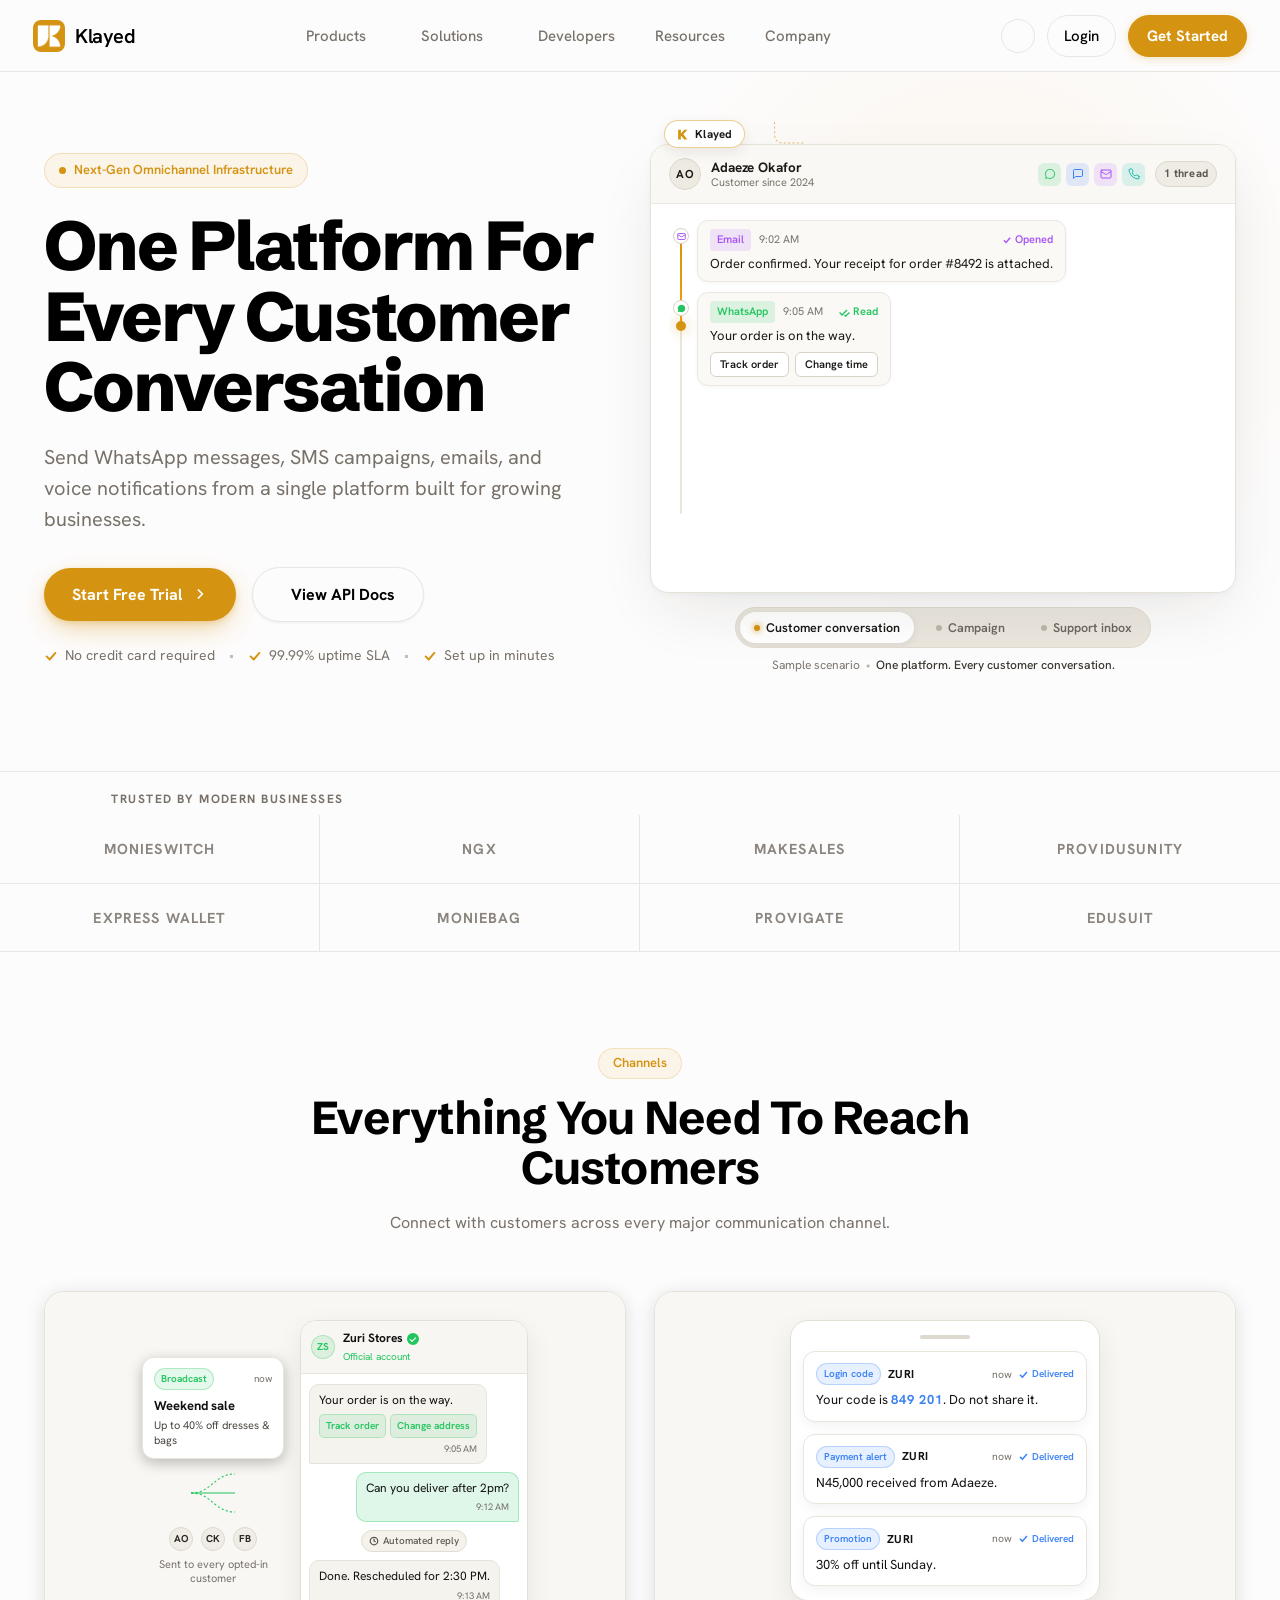
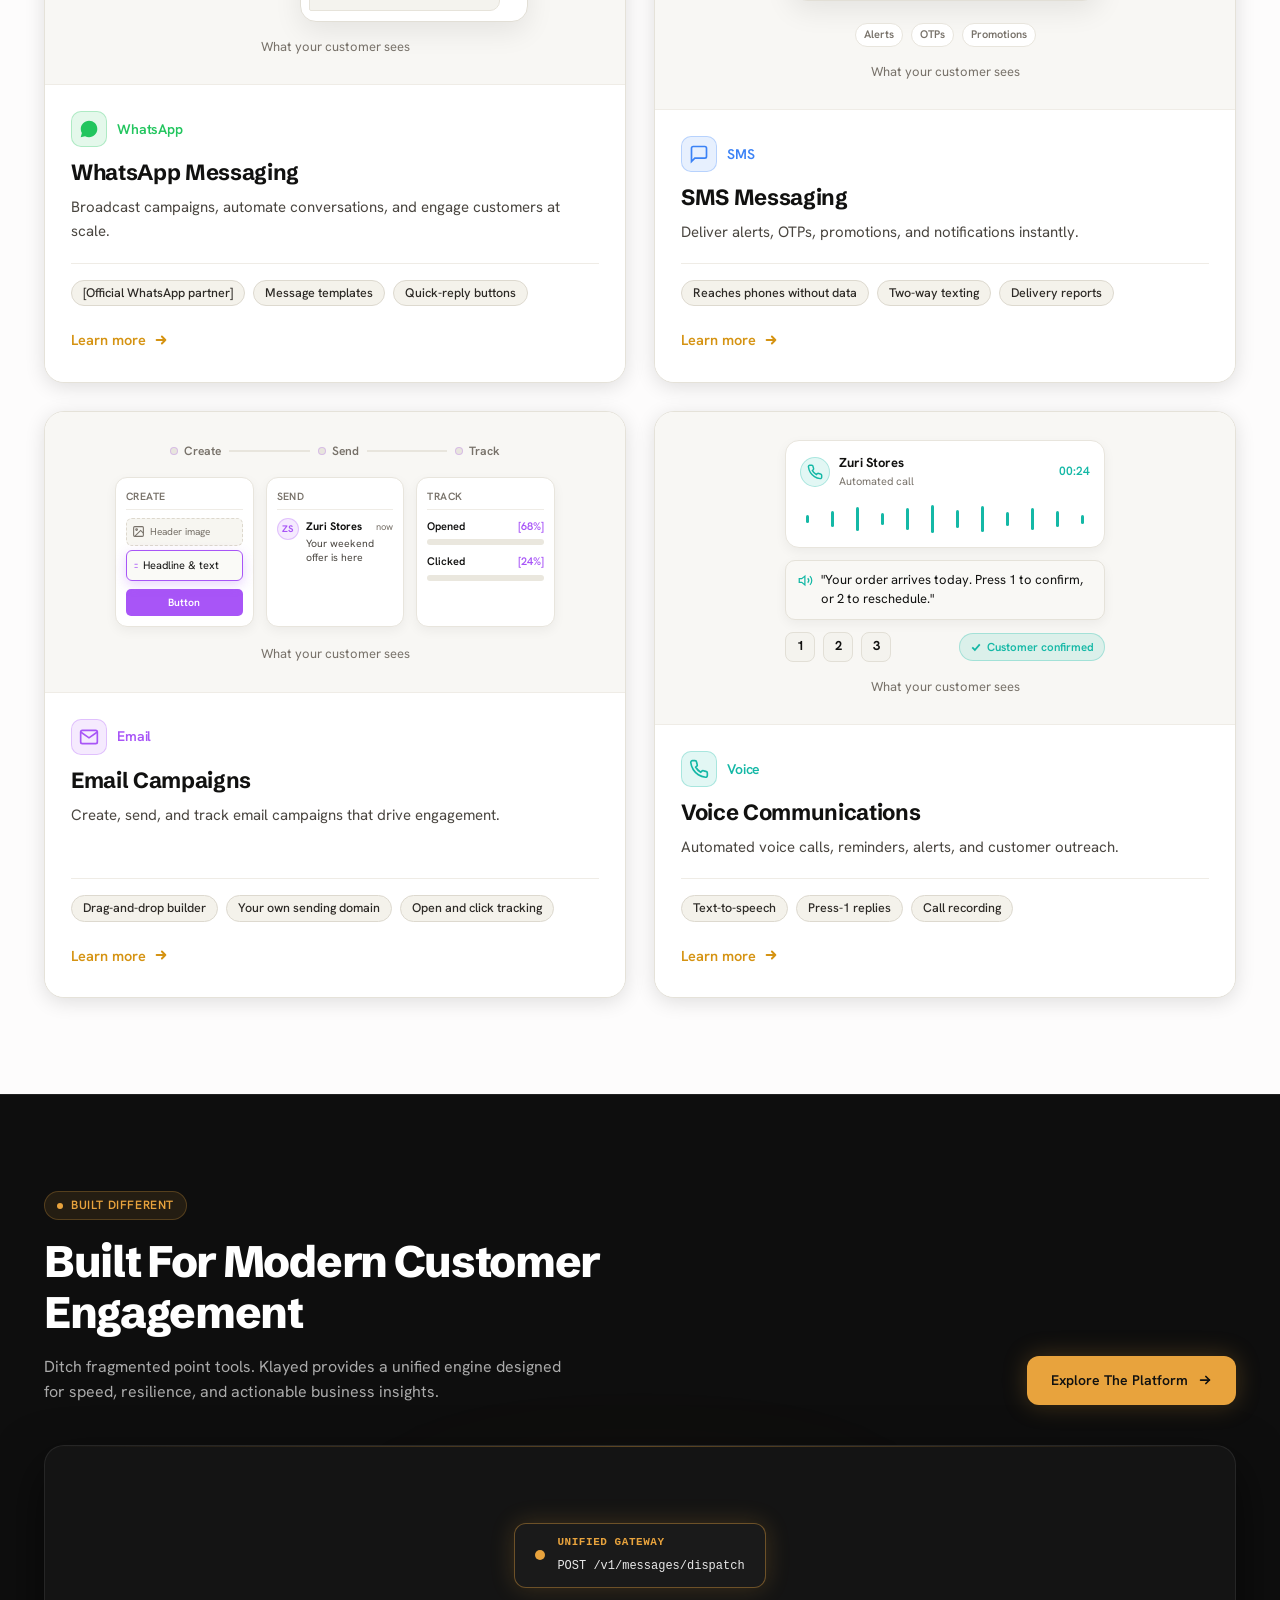
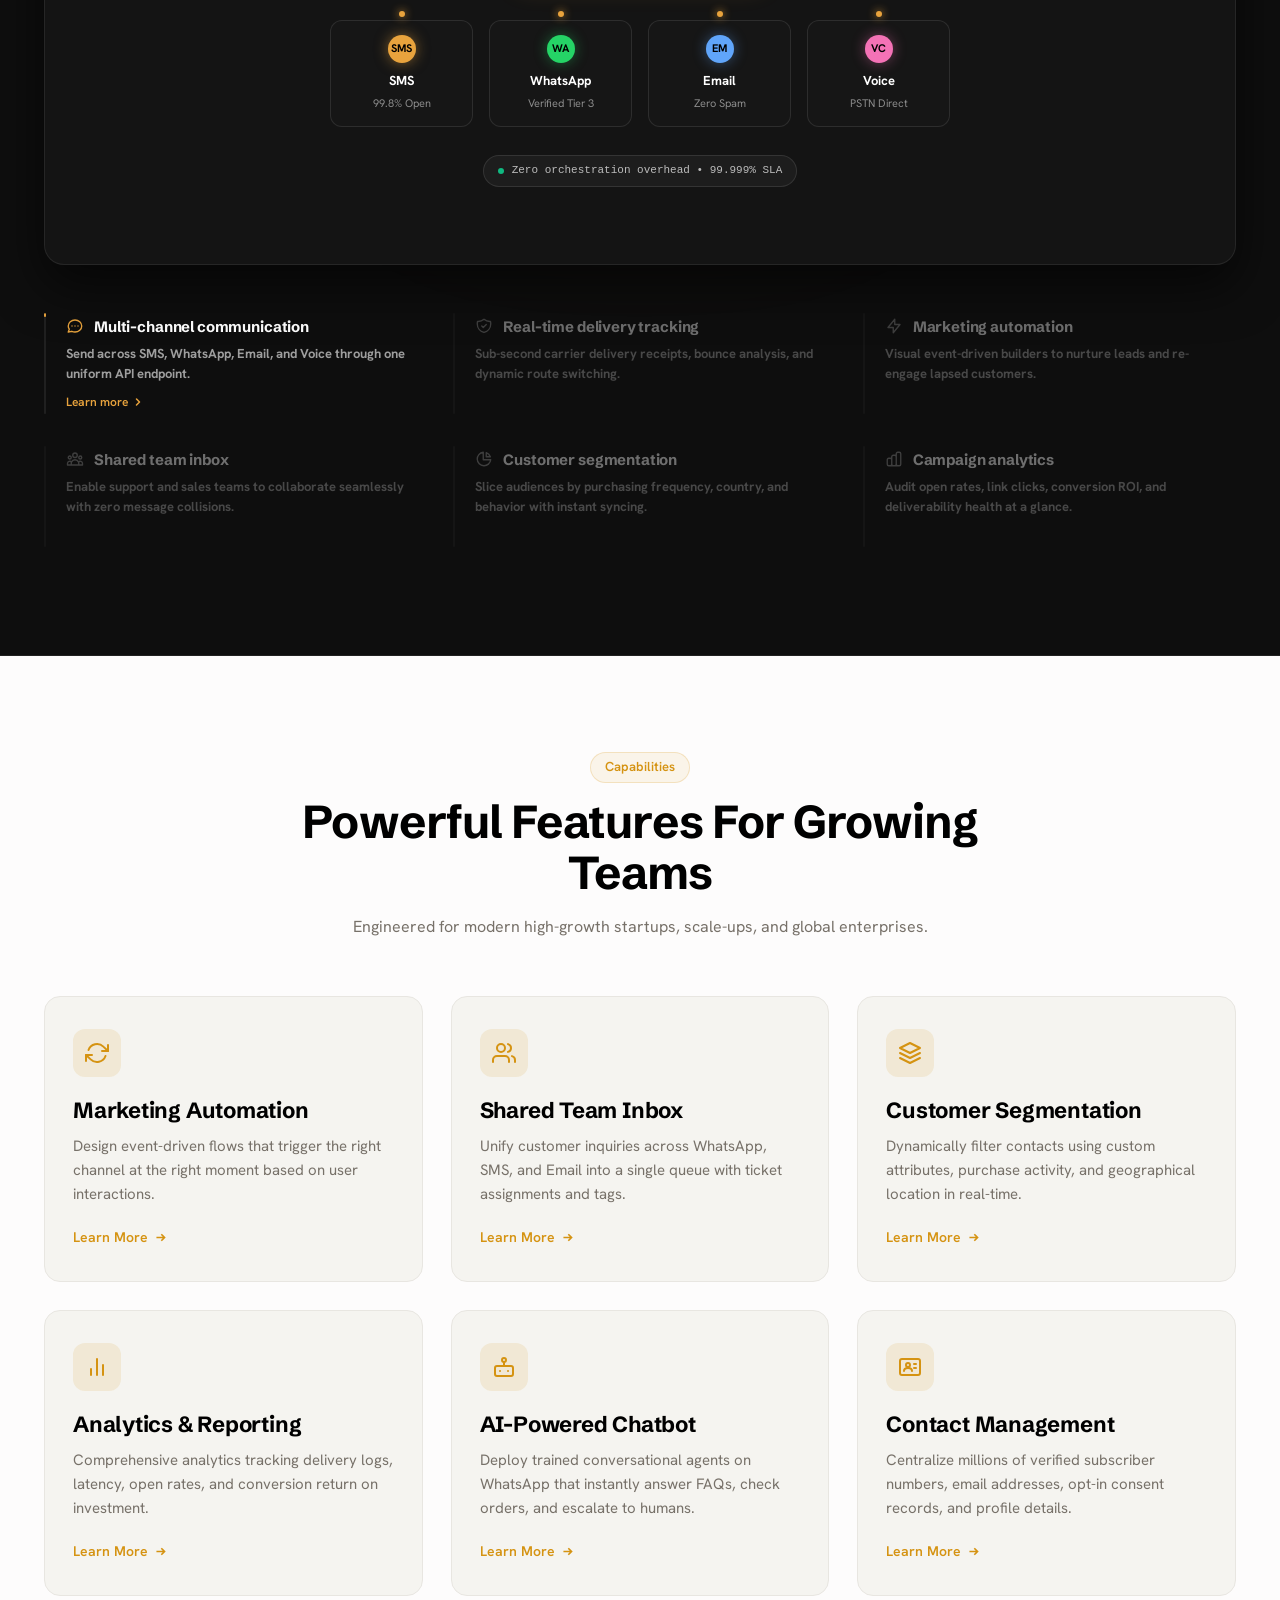
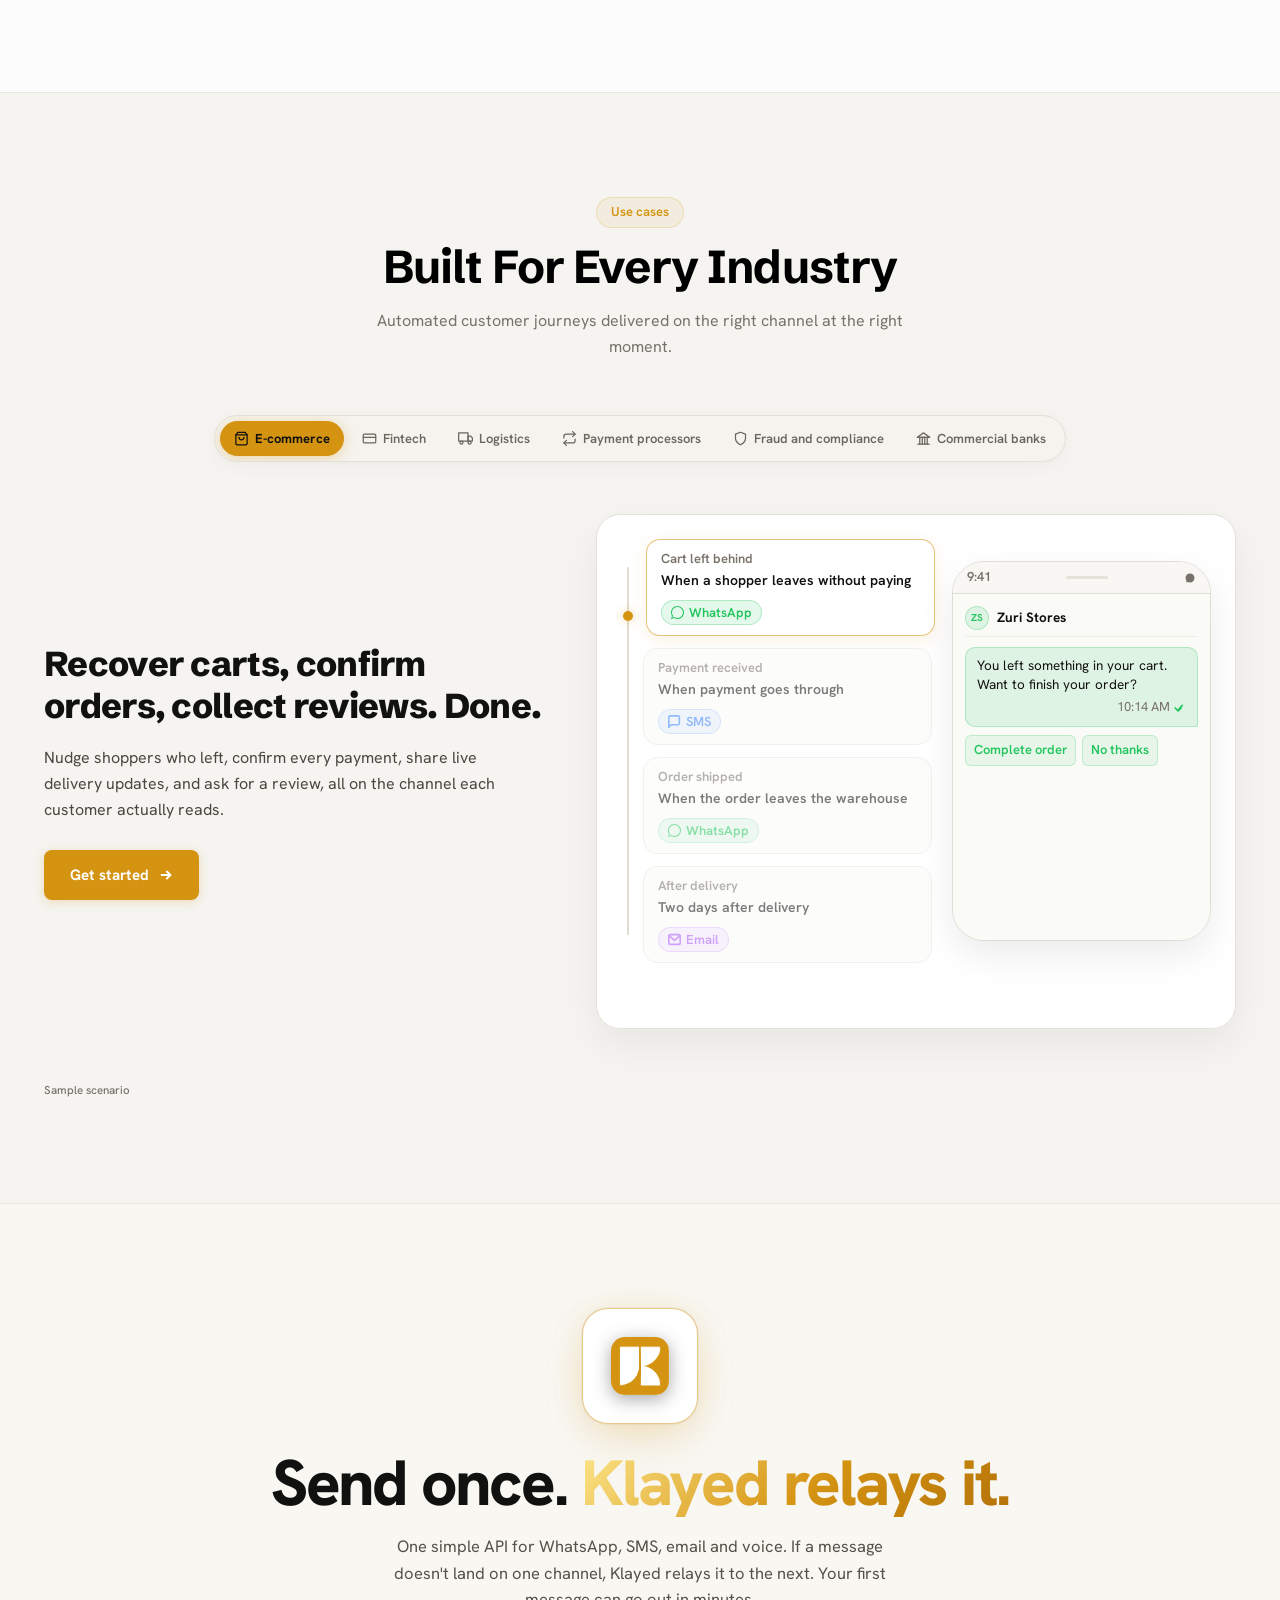
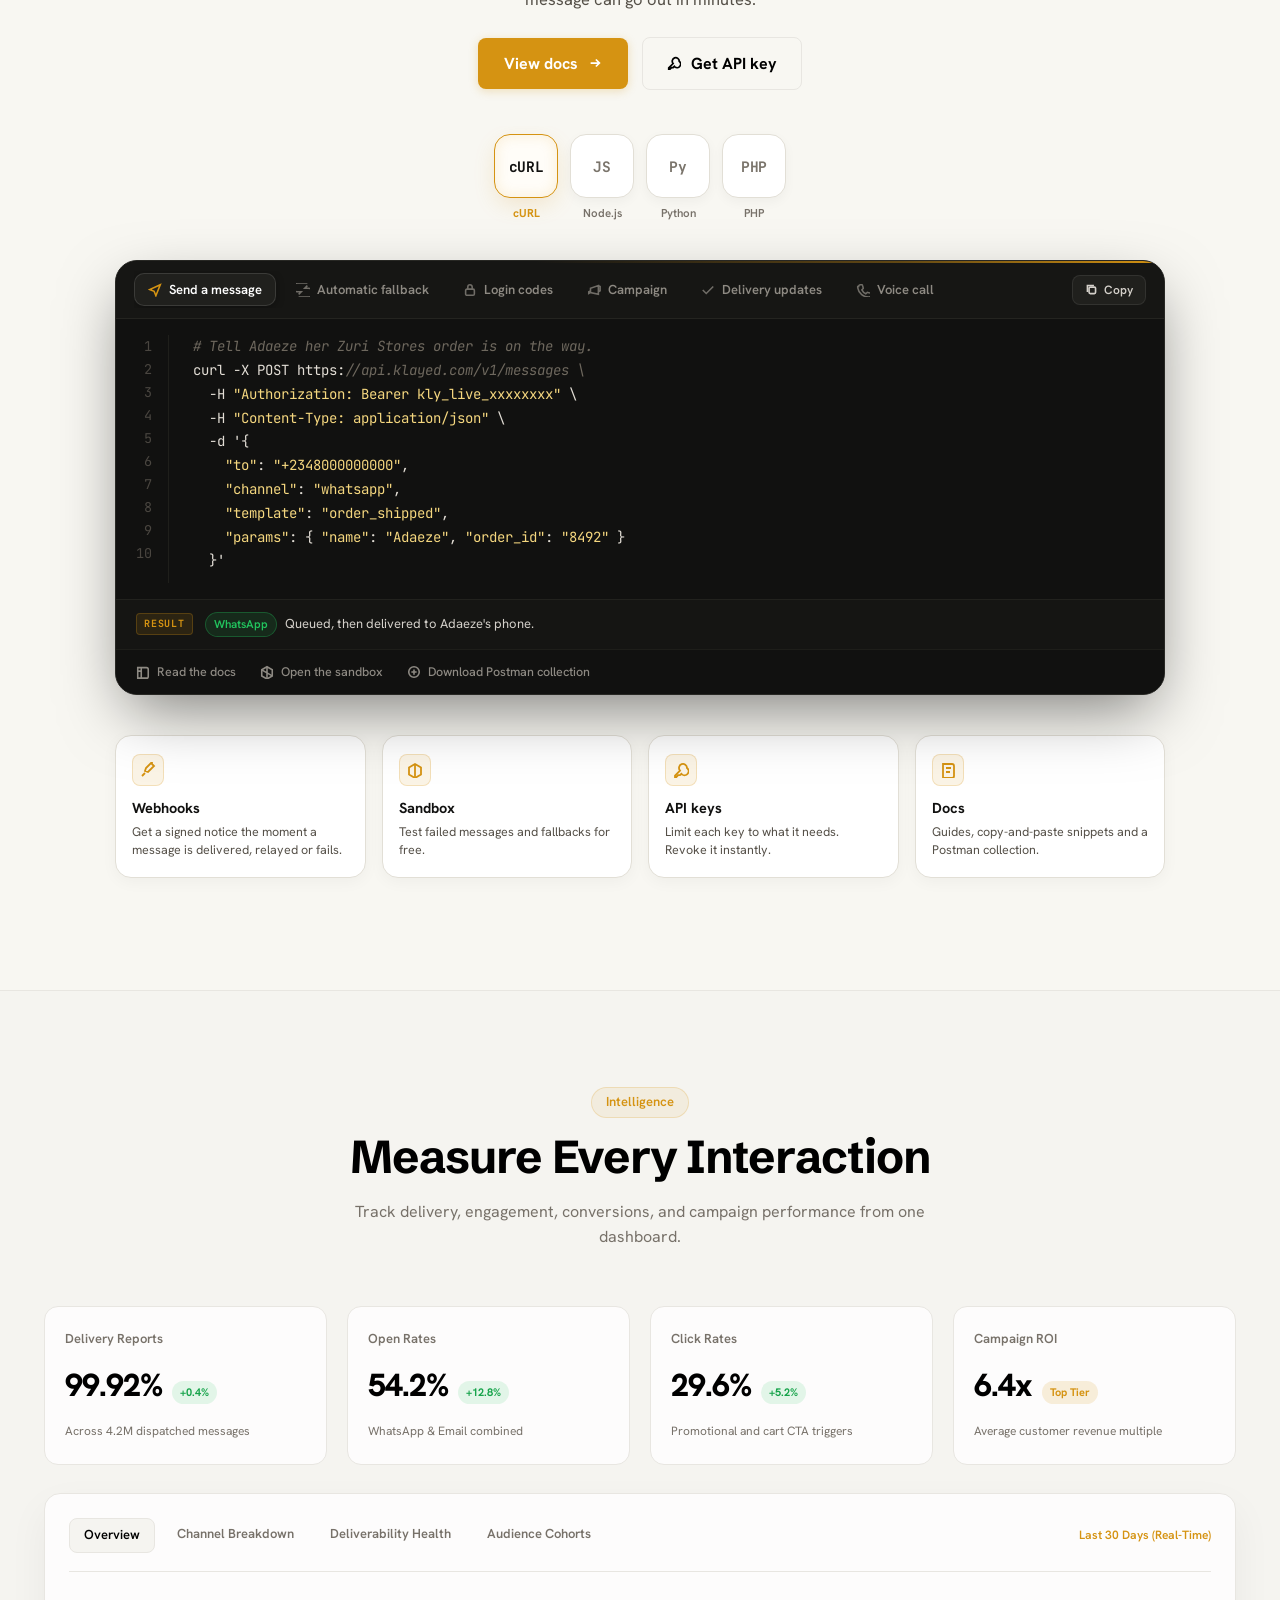
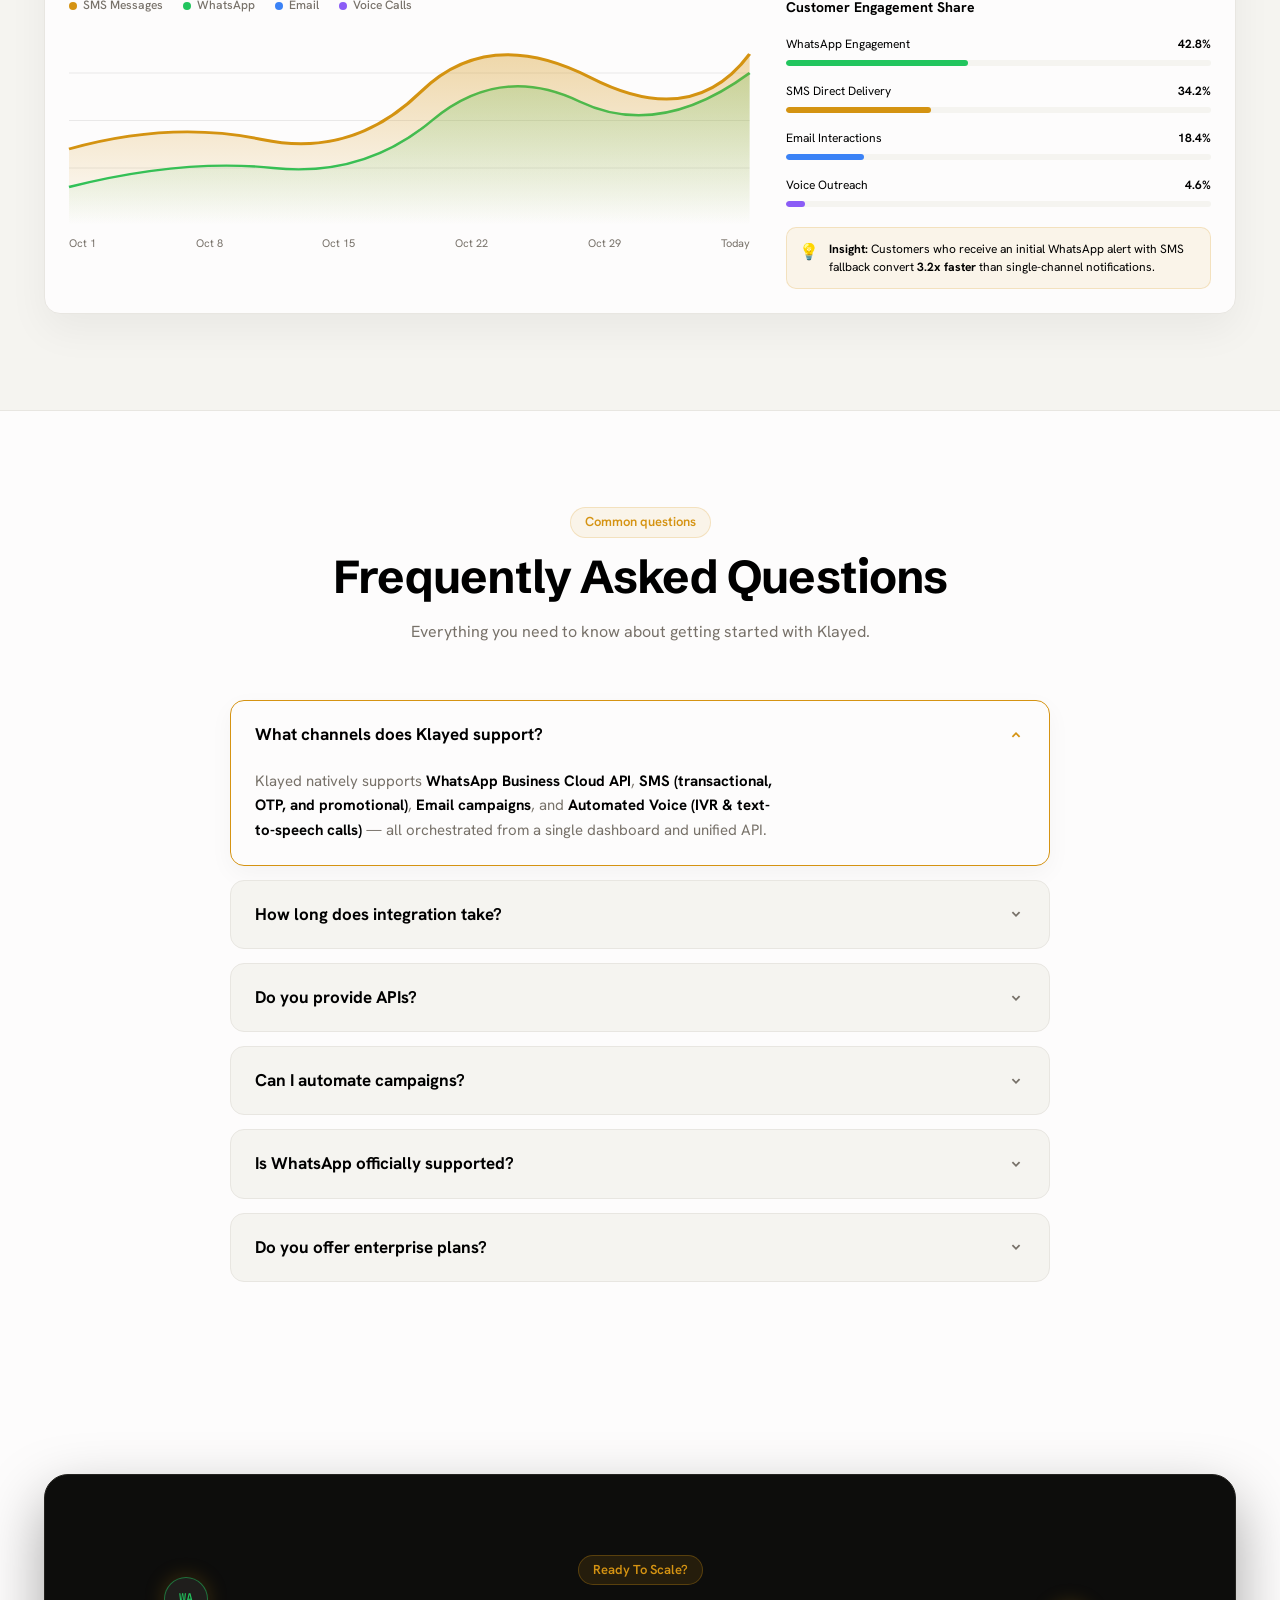
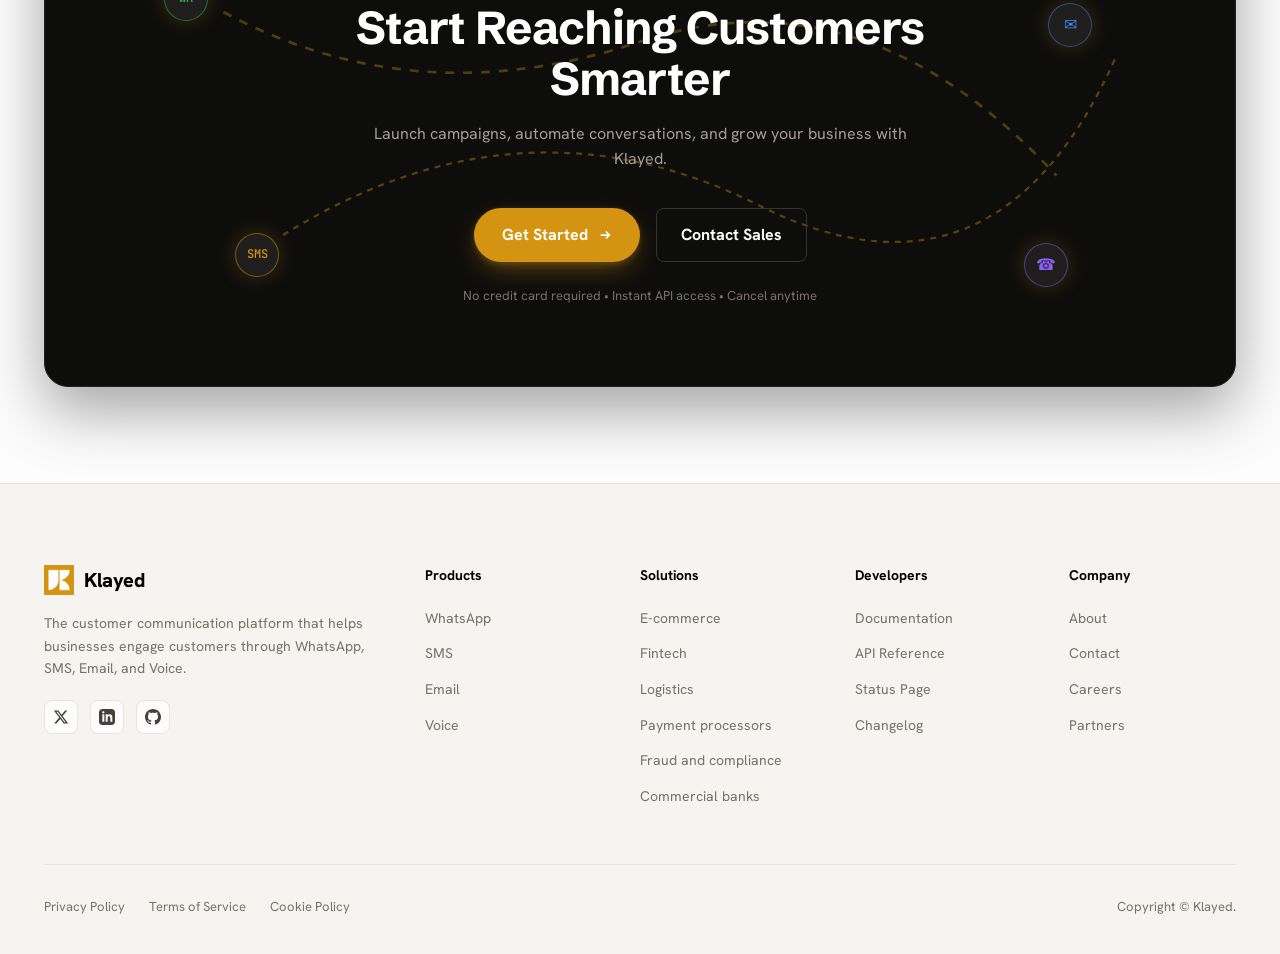
==== commit c36eb435: "Rebuild Built For Modern Customer Engagement section with top stage card and bottom auto-advancing t" ====
--- a/klayed landing page/index.html
+++ b/klayed landing page/index.html
@@ -19,7 +19,7 @@
   <link rel="stylesheet" href="https://fonts.googleapis.com/css2?family=Hanken+Grotesk:wght@400;500;600;700&family=Schibsted+Grotesk:wght@600;700;800;900&family=JetBrains+Mono:wght@400;500&display=swap">
 
   <link rel="stylesheet" href="https://use.hugeicons.com/font/icons.css">
-  <link rel="stylesheet" href="landing.css?v=20261008_12">
+  <link rel="stylesheet" href="landing.css?v=20261012_engagement_v1">
   <script>
     (function() {
       try {
@@ -1387,142 +1387,460 @@
     <!-- ====================================================================
          4. WHY KLAYED SECTION (Alternating image & content blocks)
          ==================================================================== -->
-    <section class="v2-why-section" id="why-klayed">
+    <section class="v2-why-section kij-engagement-section" id="why-klayed" aria-label="Built For Modern Customer Engagement">
       <div class="v2-container">
         
-        <div class="v2-why-split">
-          <!-- Why Left: Content & Feature Checklist -->
-          <div class="v2-why-content">
-            <span class="v2-section-eyebrow">Built different</span>
+        <!-- Top: Eyebrow, Title, Subtext & CTA Button -->
+        <div class="kij-eng-top-row">
+          <div class="kij-eng-header-text">
+            <span class="v2-section-eyebrow"><span class="kij-eng-eyebrow-dot"></span> Built different</span>
             <h2 class="v2-section-title">Built For Modern Customer Engagement</h2>
             <p class="v2-section-subtext">
               Ditch fragmented point tools. Klayed provides a unified engine designed for speed, resilience, and actionable business insights.
             </p>
-
-            <div class="v2-why-features-list">
-              <div class="v2-why-feature-item">
-                <div class="v2-check-circle">✓</div>
-                <div class="v2-why-feature-text">
-                  <strong>Multi-channel communication</strong>
-                  <span>Send across SMS, WhatsApp, Email, and Voice through one uniform API endpoint.</span>
-                </div>
-              </div>
-
-              <div class="v2-why-feature-item">
-                <div class="v2-check-circle">✓</div>
-                <div class="v2-why-feature-text">
-                  <strong>Real-time delivery tracking</strong>
-                  <span>Sub-second carrier delivery receipts, bounce analysis, and dynamic route switching.</span>
-                </div>
-              </div>
-
-              <div class="v2-why-feature-item">
-                <div class="v2-check-circle">✓</div>
-                <div class="v2-why-feature-text">
-                  <strong>Marketing automation</strong>
-                  <span>Visual event-driven builders to nurture leads and re-engage lapsed customers.</span>
-                </div>
-              </div>
-
-              <div class="v2-why-feature-item">
-                <div class="v2-check-circle">✓</div>
-                <div class="v2-why-feature-text">
-                  <strong>Shared team inbox</strong>
-                  <span>Enable support and sales teams to collaborate seamlessly with zero message collisions.</span>
-                </div>
-              </div>
-
-              <div class="v2-why-feature-item">
-                <div class="v2-check-circle">✓</div>
-                <div class="v2-why-feature-text">
-                  <strong>Customer segmentation</strong>
-                  <span>Slice audiences by purchasing frequency, country, and behavior with instant syncing.</span>
-                </div>
-              </div>
-
-              <div class="v2-why-feature-item">
-                <div class="v2-check-circle">✓</div>
-                <div class="v2-why-feature-text">
-                  <strong>Campaign analytics</strong>
-                  <span>Audit open rates, link clicks, conversion ROI, and deliverability health at a glance.</span>
-                </div>
-              </div>
-            </div>
-
-            <div class="v2-why-action">
-              <a href="../Klayed dashboard/index.html" class="v2-btn-primary">
-                <span>Explore The Platform</span>
-                <svg viewBox="0 0 16 16" width="14" height="14" fill="none" stroke="currentColor" stroke-width="2" stroke-linecap="round" stroke-linejoin="round">
-                  <line x1="3" y1="8" x2="13" y2="8"/>
-                  <polyline points="9 4 13 8 9 12"/>
+          </div>
+          <div class="kij-eng-header-action">
+            <a href="../Klayed dashboard/index.html" class="v2-btn-primary kij-eng-cta-btn">
+              <span>Explore The Platform</span>
+              <svg viewBox="0 0 16 16" width="14" height="14" fill="none" stroke="currentColor" stroke-width="2" stroke-linecap="round" stroke-linejoin="round">
+                <line x1="3" y1="8" x2="13" y2="8"/>
+                <polyline points="9 4 13 8 9 12"/>
+              </svg>
+            </a>
+          </div>
+        </div>
+
+        <!-- Middle: Large Illustration Stage Card -->
+        <div class="kij-eng-stage-wrapper">
+          <div class="kij-eng-stage-glow" aria-hidden="true"></div>
+          <div class="kij-eng-stage-card" id="kij-eng-stage-card" role="tabpanel" aria-live="polite">
+
+            <!-- Panel 0: Multi-channel communication -->
+            <div class="kij-eng-panel is-active" id="kij-eng-panel-0" role="tabpanel" aria-labelledby="kij-eng-tab-0">
+              <div class="kij-ill-api-node">
+                <div class="kij-ill-pulse-beacon"></div>
+                <div>
+                  <span style="font-family: monospace; font-size: 11px; color: #E8A33D; font-weight: 700; text-transform: uppercase; letter-spacing: 0.05em; display: block;">Unified Gateway</span>
+                  <span style="font-family: monospace; font-size: 12px; color: rgba(255,255,255,0.9); font-weight: 500;">POST /v1/messages/dispatch</span>
+                </div>
+              </div>
+
+              <div class="kij-ill-channels-grid">
+                <div class="kij-ill-channel-card">
+                  <div class="kij-ill-chan-dot" style="background: #E8A33D; box-shadow: 0 0 14px rgba(232,163,61,0.5);">SMS</div>
+                  <span style="font-size: 13px; font-weight: 700; color: #fff;">SMS</span>
+                  <span style="font-size: 11px; color: rgba(255,255,255,0.5); margin-top: 3px;">99.8% Open</span>
+                  <div class="kij-ill-packet" style="animation-delay: 0s;"></div>
+                </div>
+
+                <div class="kij-ill-channel-card">
+                  <div class="kij-ill-chan-dot" style="background: #25D366; box-shadow: 0 0 14px rgba(37,211,102,0.4);">WA</div>
+                  <span style="font-size: 13px; font-weight: 700; color: #fff;">WhatsApp</span>
+                  <span style="font-size: 11px; color: rgba(255,255,255,0.5); margin-top: 3px;">Verified Tier 3</span>
+                  <div class="kij-ill-packet" style="animation-delay: 0.5s;"></div>
+                </div>
+
+                <div class="kij-ill-channel-card">
+                  <div class="kij-ill-chan-dot" style="background: #60A5FA; box-shadow: 0 0 14px rgba(96,165,250,0.4);">EM</div>
+                  <span style="font-size: 13px; font-weight: 700; color: #fff;">Email</span>
+                  <span style="font-size: 11px; color: rgba(255,255,255,0.5); margin-top: 3px;">Zero Spam</span>
+                  <div class="kij-ill-packet" style="animation-delay: 1s;"></div>
+                </div>
+
+                <div class="kij-ill-channel-card">
+                  <div class="kij-ill-chan-dot" style="background: #F472B6; box-shadow: 0 0 14px rgba(244,114,182,0.4);">VC</div>
+                  <span style="font-size: 13px; font-weight: 700; color: #fff;">Voice</span>
+                  <span style="font-size: 11px; color: rgba(255,255,255,0.5); margin-top: 3px;">PSTN Direct</span>
+                  <div class="kij-ill-packet" style="animation-delay: 1.5s;"></div>
+                </div>
+              </div>
+
+              <div style="margin-top: 28px; padding: 6px 14px; border-radius: 9999px; background: rgba(255,255,255,0.04); border: 1px solid rgba(255,255,255,0.1); font-size: 11px; font-family: monospace; color: rgba(255,255,255,0.7); display: flex; align-items: center; gap: 8px;">
+                <span style="width: 6px; height: 6px; border-radius: 50%; background: #10B981;"></span>
+                Zero orchestration overhead • 99.999% SLA
+              </div>
+            </div>
+
+            <!-- Panel 1: Real-time delivery tracking -->
+            <div class="kij-eng-panel" id="kij-eng-panel-1" role="tabpanel" aria-labelledby="kij-eng-tab-1">
+              <div class="kij-ill-telemetry-box">
+                <div style="padding: 12px 18px; border-bottom: 1px solid rgba(255,255,255,0.08); background: rgba(255,255,255,0.02); display: flex; align-items: center; justify-content: space-between;">
+                  <div style="display: flex; align-items: center; gap: 8px;">
+                    <span style="width: 7px; height: 7px; border-radius: 50%; background: #10B981;"></span>
+                    <span style="font-family: monospace; font-size: 12px; font-weight: 600; color: rgba(255,255,255,0.85);">Live Telemetry &amp; Ingestion</span>
+                  </div>
+                  <div style="font-family: monospace; font-size: 11px; color: #E8A33D; display: flex; align-items: center; gap: 6px;">
+                    <span>Dispatch Latency:</span>
+                    <span style="color: #fff; background: rgba(255,255,255,0.1); padding: 2px 6px; border-radius: 4px; font-weight: 700;">580ms</span>
+                  </div>
+                </div>
+
+                <div class="kij-ill-table-row">
+                  <div style="display: flex; gap: 12px; align-items: center;">
+                    <span style="font-family: monospace; color: rgba(255,255,255,0.4);">msg_9821</span>
+                    <span style="font-family: monospace; color: #fff;">+234 803 *** 4410</span>
+                  </div>
+                  <div style="display: flex; gap: 10px; align-items: center;">
+                    <span style="color: rgba(255,255,255,0.4); font-size: 11px;">Primary Direct</span>
+                    <span class="kij-ill-chip green">✓ Read</span>
+                  </div>
+                </div>
+
+                <div class="kij-ill-table-row">
+                  <div style="display: flex; gap: 12px; align-items: center;">
+                    <span style="font-family: monospace; color: rgba(255,255,255,0.4);">msg_9822</span>
+                    <span style="font-family: monospace; color: #fff;">+1 (415) *** 8920</span>
+                  </div>
+                  <div style="display: flex; gap: 10px; align-items: center;">
+                    <span style="color: rgba(255,255,255,0.4); font-size: 11px;">Direct Route</span>
+                    <span class="kij-ill-chip green">✓ Delivered</span>
+                  </div>
+                </div>
+
+                <div class="kij-ill-table-row">
+                  <div style="display: flex; gap: 12px; align-items: center;">
+                    <span style="font-family: monospace; color: rgba(255,255,255,0.4);">msg_9823</span>
+                    <span style="font-family: monospace; color: #fff;">+44 7700 *** 0192</span>
+                  </div>
+                  <div style="display: flex; gap: 10px; align-items: center;">
+                    <span style="color: rgba(255,255,255,0.4); font-size: 11px;">Carrier Failover</span>
+                    <span class="kij-ill-chip amber">⚠️ Re-routed: Delivered</span>
+                  </div>
+                </div>
+
+                <div class="kij-ill-table-row">
+                  <div style="display: flex; gap: 12px; align-items: center;">
+                    <span style="font-family: monospace; color: rgba(255,255,255,0.4);">msg_9824</span>
+                    <span style="font-family: monospace; color: #fff;">+254 712 *** 8831</span>
+                  </div>
+                  <div style="display: flex; gap: 10px; align-items: center;">
+                    <span style="color: rgba(255,255,255,0.4); font-size: 11px;">Safaricom Direct</span>
+                    <span class="kij-ill-chip green">✓ Delivered</span>
+                  </div>
+                </div>
+              </div>
+
+              <div style="margin-top: 18px; padding: 7px 14px; border-radius: 8px; background: rgba(232,163,61,0.1); border: 1px solid rgba(232,163,61,0.3); font-size: 12px; color: #E8A33D; display: flex; align-items: center; gap: 8px;">
+                <span class="kij-ill-pulse-beacon" style="width: 7px; height: 7px;"></span>
+                Dynamic carrier self-healing triggered in 12ms (Zero dropped packets)
+              </div>
+            </div>
+
+            <!-- Panel 2: Marketing automation -->
+            <div class="kij-eng-panel" id="kij-eng-panel-2" role="tabpanel" aria-labelledby="kij-eng-tab-2">
+              <div class="kij-ill-flow-wrapper">
+                <div class="kij-ill-flow-line">
+                  <div class="kij-ill-flow-traveler"></div>
+                </div>
+
+                <div class="kij-ill-flow-node">
+                  <div style="font-size: 18px; margin-bottom: 4px;">⚡</div>
+                  <strong style="font-size: 12px; color: #fff; display: block;">Trigger</strong>
+                  <span style="font-size: 10px; color: rgba(255,255,255,0.5);">Cart Abandoned</span>
+                </div>
+
+                <div class="kij-ill-flow-node">
+                  <div style="font-size: 18px; margin-bottom: 4px;">⏳</div>
+                  <strong style="font-size: 12px; color: #fff; display: block;">Wait</strong>
+                  <span style="font-size: 10px; color: rgba(255,255,255,0.5);">Delay 45 Mins</span>
+                </div>
+
+                <div class="kij-ill-flow-node">
+                  <div style="font-size: 18px; margin-bottom: 4px;">⚖️</div>
+                  <strong style="font-size: 12px; color: #fff; display: block;">Decision</strong>
+                  <span style="font-size: 10px; color: rgba(255,255,255,0.5);">High Value Cart?</span>
+                </div>
+
+                <div class="kij-ill-flow-node" style="border-color: rgba(232,163,61,0.5); box-shadow: 0 0 18px rgba(232,163,61,0.2);">
+                  <div style="font-size: 18px; margin-bottom: 4px;">🚀</div>
+                  <strong style="font-size: 12px; color: #E8A33D; display: block;">WhatsApp</strong>
+                  <span style="font-size: 10px; color: rgba(255,255,255,0.7);">Send + 10% Code</span>
+                </div>
+              </div>
+
+              <div style="margin-top: 32px; padding: 6px 14px; border-radius: 9999px; background: rgba(255,255,255,0.03); border: 1px solid rgba(255,255,255,0.08); font-size: 12px; font-family: monospace; color: rgba(255,255,255,0.65); display: flex; align-items: center; gap: 8px;">
+                <span>Conversion Uplift:</span>
+                <strong style="color: #10B981;">+28.4% recovered revenue</strong>
+              </div>
+            </div>
+
+            <!-- Panel 3: Shared team inbox -->
+            <div class="kij-eng-panel" id="kij-eng-panel-3" role="tabpanel" aria-labelledby="kij-eng-tab-3">
+              <div class="kij-ill-inbox-box">
+                <div style="padding: 12px 16px; border-bottom: 1px solid rgba(255,255,255,0.08); background: rgba(255,255,255,0.02); display: flex; align-items: center; justify-content: space-between;">
+                  <div style="display: flex; align-items: center; gap: 8px;">
+                    <span style="width: 8px; height: 8px; border-radius: 50%; background: #E8A33D;"></span>
+                    <strong style="font-size: 12px; color: #fff;">VIP Support Queue</strong>
+                  </div>
+                  <span style="font-size: 11px; font-family: monospace; color: #10B981; background: rgba(16,185,129,0.1); padding: 3px 8px; border-radius: 4px; border: 1px solid rgba(16,185,129,0.2);">
+                    Collision Protection Active
+                  </span>
+                </div>
+
+                <div style="padding: 16px; display: flex; flex-direction: column; gap: 12px;">
+                  <div style="padding: 10px 14px; border-radius: 8px; background: rgba(255,255,255,0.03); border: 1px solid rgba(255,255,255,0.06); display: flex; gap: 10px; align-items: flex-start;">
+                    <div style="width: 28px; height: 28px; border-radius: 50%; background: rgba(99,102,241,0.2); color: #a5b4fc; font-weight: 700; font-size: 11px; display: flex; align-items: center; justify-content: center; flex-shrink: 0;">
+                      EK
+                    </div>
+                    <div style="flex: 1;">
+                      <div style="display: flex; justify-content: space-between; align-items: center;">
+                        <strong style="font-size: 12px; color: #fff;">Emeka Kalu</strong>
+                        <span style="font-size: 10px; color: rgba(255,255,255,0.4); font-family: monospace;">1m ago</span>
+                      </div>
+                      <p style="font-size: 12px; color: rgba(255,255,255,0.65); margin: 3px 0 0;">
+                        "Hi, our enterprise team is looking to activate the Voice fallback SIP trunk."
+                      </p>
+                    </div>
+                  </div>
+
+                  <div style="padding: 10px 14px; border-radius: 8px; background: rgba(232,163,61,0.1); border: 1px solid rgba(232,163,61,0.3); display: flex; align-items: center; justify-content: space-between;">
+                    <div style="display: flex; align-items: center; gap: 8px;">
+                      <span style="width: 24px; height: 24px; border-radius: 50%; background: #E8A33D; color: #111; font-size: 11px; font-weight: 800; display: flex; align-items: center; justify-content: center;">A</span>
+                      <span style="font-size: 12px; color: #E8A33D; font-weight: 600;">Ada is drafting a response...</span>
+                    </div>
+                    <span style="font-size: 10px; font-family: monospace; color: #E8A33D; background: rgba(0,0,0,0.4); padding: 3px 8px; border-radius: 4px;">
+                      🔒 Thread Locked
+                    </span>
+                  </div>
+
+                  <div style="padding: 8px 12px; border-radius: 6px; background: rgba(255,255,255,0.02); border: 1px solid rgba(255,255,255,0.04); display: flex; align-items: center; justify-content: space-between; font-size: 11px; color: rgba(255,255,255,0.45);">
+                    <span>Agent Tunde attempted access</span>
+                    <span style="color: #f87171; font-family: monospace;">Access Blocked (Collision Prevented)</span>
+                  </div>
+                </div>
+              </div>
+            </div>
+
+            <!-- Panel 4: Customer segmentation -->
+            <div class="kij-eng-panel" id="kij-eng-panel-4" role="tabpanel" aria-labelledby="kij-eng-tab-4">
+              <div style="display: flex; gap: 8px; margin-bottom: 20px; flex-wrap: wrap; justify-content: center;">
+                <span style="padding: 5px 12px; border-radius: 9999px; font-size: 11px; font-weight: 600; background: #E8A33D; color: #111; box-shadow: 0 0 15px rgba(232,163,61,0.35);">
+                  Frequent buyers (&gt;3 orders)
+                </span>
+                <span style="padding: 5px 12px; border-radius: 9999px; font-size: 11px; font-weight: 500; background: rgba(255,255,255,0.05); color: rgba(255,255,255,0.7); border: 1px solid rgba(255,255,255,0.1);">
+                  Nigeria High LTV
+                </span>
+                <span style="padding: 5px 12px; border-radius: 9999px; font-size: 11px; font-weight: 500; background: rgba(255,255,255,0.05); color: rgba(255,255,255,0.7); border: 1px solid rgba(255,255,255,0.1);">
+                  Cart abandoners
+                </span>
+              </div>
+
+              <div class="kij-ill-dots-grid">
+                <div class="kij-ill-cust-dot highlight"></div>
+                <div class="kij-ill-cust-dot"></div>
+                <div class="kij-ill-cust-dot highlight"></div>
+                <div class="kij-ill-cust-dot highlight"></div>
+                <div class="kij-ill-cust-dot"></div>
+                <div class="kij-ill-cust-dot highlight"></div>
+                <div class="kij-ill-cust-dot"></div>
+                <div class="kij-ill-cust-dot highlight"></div>
+                <div class="kij-ill-cust-dot"></div>
+                <div class="kij-ill-cust-dot highlight"></div>
+                <div class="kij-ill-cust-dot"></div>
+                <div class="kij-ill-cust-dot highlight"></div>
+                <div class="kij-ill-cust-dot highlight"></div>
+                <div class="kij-ill-cust-dot"></div>
+                <div class="kij-ill-cust-dot highlight"></div>
+                <div class="kij-ill-cust-dot"></div>
+                <div class="kij-ill-cust-dot highlight"></div>
+                <div class="kij-ill-cust-dot"></div>
+                <div class="kij-ill-cust-dot highlight"></div>
+                <div class="kij-ill-cust-dot"></div>
+                <div class="kij-ill-cust-dot highlight"></div>
+                <div class="kij-ill-cust-dot highlight"></div>
+                <div class="kij-ill-cust-dot"></div>
+                <div class="kij-ill-cust-dot highlight"></div>
+              </div>
+
+              <div style="margin-top: 20px; font-size: 12px; font-family: monospace; color: rgba(255,255,255,0.65); display: flex; align-items: center; gap: 8px;">
+                <span style="width: 6px; height: 6px; border-radius: 50%; background: #10B981;"></span>
+                <span>2,480 customers matched • Instant sync to Meta CAPI &amp; BigQuery</span>
+              </div>
+            </div>
+
+            <!-- Panel 5: Campaign analytics -->
+            <div class="kij-eng-panel" id="kij-eng-panel-5" role="tabpanel" aria-labelledby="kij-eng-tab-5">
+              <div style="width: 100%; max-width: 520px; background: #141414; border: 1px solid rgba(255,255,255,0.1); border-radius: 14px; padding: 20px; box-shadow: 0 15px 35px rgba(0,0,0,0.4);">
+                
+                <div style="display: grid; grid-template-columns: repeat(3, 1fr); gap: 12px; padding-bottom: 18px; border-bottom: 1px solid rgba(255,255,255,0.08); text-align: center;">
+                  <div>
+                    <span style="font-size: 11px; color: rgba(255,255,255,0.4); display: block;">Open Rate</span>
+                    <strong style="font-size: 18px; color: #fff; letter-spacing: -0.02em;">64.8%</strong>
+                  </div>
+                  <div>
+                    <span style="font-size: 11px; color: rgba(255,255,255,0.4); display: block;">Clicks</span>
+                    <strong style="font-size: 18px; color: #E8A33D; letter-spacing: -0.02em;">28.4%</strong>
+                  </div>
+                  <div>
+                    <span style="font-size: 11px; color: rgba(255,255,255,0.4); display: block;">ROI</span>
+                    <strong style="font-size: 18px; color: #10B981; letter-spacing: -0.02em;">4.8x</strong>
+                  </div>
+                </div>
+
+                <div class="kij-ill-bars-container" style="padding-top: 18px;">
+                  <div class="kij-ill-bar-col">
+                    <div class="kij-ill-bar" style="height: 65%;"></div>
+                    <span style="font-size: 10px; font-family: monospace; color: rgba(255,255,255,0.4);">Mon</span>
+                  </div>
+                  <div class="kij-ill-bar-col">
+                    <div class="kij-ill-bar" style="height: 80%;"></div>
+                    <span style="font-size: 10px; font-family: monospace; color: rgba(255,255,255,0.4);">Tue</span>
+                  </div>
+                  <div class="kij-ill-bar-col">
+                    <div class="kij-ill-bar" style="height: 72%;"></div>
+                    <span style="font-size: 10px; font-family: monospace; color: rgba(255,255,255,0.4);">Wed</span>
+                  </div>
+                  <div class="kij-ill-bar-col">
+                    <div class="kij-ill-bar" style="height: 90%;"></div>
+                    <span style="font-size: 10px; font-family: monospace; color: rgba(255,255,255,0.4);">Thu</span>
+                  </div>
+                  <div class="kij-ill-bar-col">
+                    <div class="kij-ill-bar highlight" style="height: 100%;"></div>
+                    <span style="font-size: 10px; font-family: monospace; color: #E8A33D; font-weight: 700;">Fri</span>
+                  </div>
+                  <div class="kij-ill-bar-col">
+                    <div class="kij-ill-bar" style="height: 84%;"></div>
+                    <span style="font-size: 10px; font-family: monospace; color: rgba(255,255,255,0.4);">Sat</span>
+                  </div>
+                  <div class="kij-ill-bar-col">
+                    <div class="kij-ill-bar" style="height: 88%;"></div>
+                    <span style="font-size: 10px; font-family: monospace; color: rgba(255,255,255,0.4);">Sun</span>
+                  </div>
+                </div>
+
+              </div>
+
+              <div style="margin-top: 18px; font-size: 11px; font-family: monospace; color: rgba(255,255,255,0.5);">
+                Aggregated across 2.4M customer events • Verified Deliverability 99.94%
+              </div>
+            </div>
+
+          </div>
+        </div>
+
+        <!-- Bottom: 6 Feature Tabs (3-col x 2-row on desktop, scroll-snap row on mobile) -->
+        <div class="kij-eng-tabs-grid" role="tablist" aria-label="Modern customer engagement features">
+
+          <!-- Tab 0 -->
+          <button type="button" class="kij-eng-tab-item is-active" id="kij-eng-tab-0" role="tab" aria-selected="true" aria-controls="kij-eng-panel-0" tabindex="0">
+            <div class="kij-eng-tab-line-track" aria-hidden="true">
+              <div class="kij-eng-tab-line-progress"></div>
+            </div>
+            <div class="kij-eng-tab-header">
+              <div class="kij-eng-tab-icon">
+                <svg viewBox="0 0 24 24" width="18" height="18" fill="none" stroke="currentColor" stroke-width="1.8" stroke-linecap="round" stroke-linejoin="round">
+                  <path d="M8 12h.01M12 12h.01M16 12h.01M21 12c0 4.418-4.03 8-9 8a9.863 9.863 0 01-4.255-.949L3 20l1.395-3.72C3.512 15.042 3 13.574 3 12c0-4.418 4.03-8 9-8s9 3.582 9 8z" />
                 </svg>
-              </a>
-            </div>
-          </div>
-
-          <!-- Why Right: Visual with floating analytics cards -->
-          <div class="v2-why-visual">
-            <div class="v2-why-card-wrapper">
-              
-              <!-- Floating Card A -->
-              <div class="v2-why-floating-card v2-wfc-top">
-                <span class="v2-wfc-label">Smart Multi-Channel Failover</span>
-                <div class="v2-wfc-nodes">
-                  <span class="v2-wfc-node active">WhatsApp (Primary)</span>
-                  <span class="v2-wfc-arrow">→</span>
-                  <span class="v2-wfc-node fallback">SMS (Failover)</span>
-                </div>
-                <span class="v2-wfc-meta">Automatic 0.5s re-route if unread</span>
-              </div>
-
-              <!-- Main Dashboard Preview Plate -->
-              <div class="v2-why-main-plate">
-                <div class="v2-plate-header">
-                  <span class="v2-plate-title">Omnichannel Campaign Performance</span>
-                  <span class="v2-plate-badge">Live Q4 Data</span>
-                </div>
-
-                <div class="v2-plate-chart-area">
-                  <div class="v2-chart-bars">
-                    <div class="v2-bar-col"><div class="v2-bar" style="height: 65%;"></div><span>Mon</span></div>
-                    <div class="v2-bar-col"><div class="v2-bar" style="height: 82%;"></div><span>Tue</span></div>
-                    <div class="v2-bar-col"><div class="v2-bar" style="height: 74%;"></div><span>Wed</span></div>
-                    <div class="v2-bar-col"><div class="v2-bar" style="height: 94%;"></div><span>Thu</span></div>
-                    <div class="v2-bar-col"><div class="v2-bar active" style="height: 98%;"></div><span>Fri</span></div>
-                    <div class="v2-bar-col"><div class="v2-bar" style="height: 88%;"></div><span>Sat</span></div>
-                    <div class="v2-bar-col"><div class="v2-bar" style="height: 91%;"></div><span>Sun</span></div>
-                  </div>
-                </div>
-
-                <div class="v2-plate-metrics-row">
-                  <div>
-                    <span class="v2-pm-val">99.94%</span>
-                    <span class="v2-pm-lbl">Carrier Success</span>
-                  </div>
-                  <div>
-                    <span class="v2-pm-val">580ms</span>
-                    <span class="v2-pm-lbl">Avg Dispatch</span>
-                  </div>
-                  <div>
-                    <span class="v2-pm-val">4.8x</span>
-                    <span class="v2-pm-lbl">ROI Lift</span>
-                  </div>
-                </div>
-              </div>
-
-              <!-- Floating Card B -->
-              <div class="v2-why-floating-card v2-wfc-bottom">
-                <div class="v2-wfc-avatar-row">
-                  <span class="v2-wfc-badge-icon">🛡️</span>
-                  <div>
-                    <span class="v2-wfc-label">Zero-Trust Carrier Encryption</span>
-                    <span class="v2-wfc-meta">SOC2 Type II • ISO 27001 • NDPR Ready</span>
-                  </div>
-                </div>
-              </div>
-
-            </div>
-          </div>
+              </div>
+              <h3 class="kij-eng-tab-title">Multi-channel communication</h3>
+            </div>
+            <p class="kij-eng-tab-desc">Send across SMS, WhatsApp, Email, and Voice through one uniform API endpoint.</p>
+            <span class="kij-eng-tab-learn">
+              <span>Learn more</span>
+              <svg viewBox="0 0 16 16" width="12" height="12" fill="none" stroke="currentColor" stroke-width="2" stroke-linecap="round" stroke-linejoin="round"><path d="M6 12l4-4-4-4"/></svg>
+            </span>
+          </button>
+
+          <!-- Tab 1 -->
+          <button type="button" class="kij-eng-tab-item" id="kij-eng-tab-1" role="tab" aria-selected="false" aria-controls="kij-eng-panel-1" tabindex="-1">
+            <div class="kij-eng-tab-line-track" aria-hidden="true">
+              <div class="kij-eng-tab-line-progress"></div>
+            </div>
+            <div class="kij-eng-tab-header">
+              <div class="kij-eng-tab-icon">
+                <svg viewBox="0 0 24 24" width="18" height="18" fill="none" stroke="currentColor" stroke-width="1.8" stroke-linecap="round" stroke-linejoin="round">
+                  <path d="M9 12l2 2 4-4m5.618-4.016A11.955 11.955 0 0112 2.944a11.955 11.955 0 01-8.618 3.04A12.02 12.02 0 003 9c0 5.591 3.824 10.29 9 11.622 5.176-1.332 9-6.03 9-11.622 0-1.042-.133-2.052-.382-3.016z" />
+                </svg>
+              </div>
+              <h3 class="kij-eng-tab-title">Real-time delivery tracking</h3>
+            </div>
+            <p class="kij-eng-tab-desc">Sub-second carrier delivery receipts, bounce analysis, and dynamic route switching.</p>
+            <span class="kij-eng-tab-learn">
+              <span>Learn more</span>
+              <svg viewBox="0 0 16 16" width="12" height="12" fill="none" stroke="currentColor" stroke-width="2" stroke-linecap="round" stroke-linejoin="round"><path d="M6 12l4-4-4-4"/></svg>
+            </span>
+          </button>
+
+          <!-- Tab 2 -->
+          <button type="button" class="kij-eng-tab-item" id="kij-eng-tab-2" role="tab" aria-selected="false" aria-controls="kij-eng-panel-2" tabindex="-1">
+            <div class="kij-eng-tab-line-track" aria-hidden="true">
+              <div class="kij-eng-tab-line-progress"></div>
+            </div>
+            <div class="kij-eng-tab-header">
+              <div class="kij-eng-tab-icon">
+                <svg viewBox="0 0 24 24" width="18" height="18" fill="none" stroke="currentColor" stroke-width="1.8" stroke-linecap="round" stroke-linejoin="round">
+                  <path d="M13 10V3L4 14h7v7l9-11h-7z" />
+                </svg>
+              </div>
+              <h3 class="kij-eng-tab-title">Marketing automation</h3>
+            </div>
+            <p class="kij-eng-tab-desc">Visual event-driven builders to nurture leads and re-engage lapsed customers.</p>
+            <span class="kij-eng-tab-learn">
+              <span>Learn more</span>
+              <svg viewBox="0 0 16 16" width="12" height="12" fill="none" stroke="currentColor" stroke-width="2" stroke-linecap="round" stroke-linejoin="round"><path d="M6 12l4-4-4-4"/></svg>
+            </span>
+          </button>
+
+          <!-- Tab 3 -->
+          <button type="button" class="kij-eng-tab-item" id="kij-eng-tab-3" role="tab" aria-selected="false" aria-controls="kij-eng-panel-3" tabindex="-1">
+            <div class="kij-eng-tab-line-track" aria-hidden="true">
+              <div class="kij-eng-tab-line-progress"></div>
+            </div>
+            <div class="kij-eng-tab-header">
+              <div class="kij-eng-tab-icon">
+                <svg viewBox="0 0 24 24" width="18" height="18" fill="none" stroke="currentColor" stroke-width="1.8" stroke-linecap="round" stroke-linejoin="round">
+                  <path d="M17 20h5v-2a3 3 0 00-5.356-1.857M17 20H7m10 0v-2c0-.656-.126-1.283-.356-1.857M7 20H2v-2a3 3 0 015.356-1.857M7 20v-2c0-.656.126-1.283.356-1.857m0 0a5.002 5.002 0 019.288 0M15 7a3 3 0 11-6 0 3 3 0 016 0zm6 3a2 2 0 11-4 0 2 2 0 014 0zM7 10a2 2 0 11-4 0 2 2 0 014 0z" />
+                </svg>
+              </div>
+              <h3 class="kij-eng-tab-title">Shared team inbox</h3>
+            </div>
+            <p class="kij-eng-tab-desc">Enable support and sales teams to collaborate seamlessly with zero message collisions.</p>
+            <span class="kij-eng-tab-learn">
+              <span>Learn more</span>
+              <svg viewBox="0 0 16 16" width="12" height="12" fill="none" stroke="currentColor" stroke-width="2" stroke-linecap="round" stroke-linejoin="round"><path d="M6 12l4-4-4-4"/></svg>
+            </span>
+          </button>
+
+          <!-- Tab 4 -->
+          <button type="button" class="kij-eng-tab-item" id="kij-eng-tab-4" role="tab" aria-selected="false" aria-controls="kij-eng-panel-4" tabindex="-1">
+            <div class="kij-eng-tab-line-track" aria-hidden="true">
+              <div class="kij-eng-tab-line-progress"></div>
+            </div>
+            <div class="kij-eng-tab-header">
+              <div class="kij-eng-tab-icon">
+                <svg viewBox="0 0 24 24" width="18" height="18" fill="none" stroke="currentColor" stroke-width="1.8" stroke-linecap="round" stroke-linejoin="round">
+                  <path d="M11 3.055A9.001 9.001 0 1020.945 13H11V3.055z" />
+                  <path d="M20.488 9H15V3.512A9.025 9.025 0 0120.488 9z" />
+                </svg>
+              </div>
+              <h3 class="kij-eng-tab-title">Customer segmentation</h3>
+            </div>
+            <p class="kij-eng-tab-desc">Slice audiences by purchasing frequency, country, and behavior with instant syncing.</p>
+            <span class="kij-eng-tab-learn">
+              <span>Learn more</span>
+              <svg viewBox="0 0 16 16" width="12" height="12" fill="none" stroke="currentColor" stroke-width="2" stroke-linecap="round" stroke-linejoin="round"><path d="M6 12l4-4-4-4"/></svg>
+            </span>
+          </button>
+
+          <!-- Tab 5 -->
+          <button type="button" class="kij-eng-tab-item" id="kij-eng-tab-5" role="tab" aria-selected="false" aria-controls="kij-eng-panel-5" tabindex="-1">
+            <div class="kij-eng-tab-line-track" aria-hidden="true">
+              <div class="kij-eng-tab-line-progress"></div>
+            </div>
+            <div class="kij-eng-tab-header">
+              <div class="kij-eng-tab-icon">
+                <svg viewBox="0 0 24 24" width="18" height="18" fill="none" stroke="currentColor" stroke-width="1.8" stroke-linecap="round" stroke-linejoin="round">
+                  <path d="M9 19v-6a2 2 0 00-2-2H5a2 2 0 00-2 2v6a2 2 0 002 2h2a2 2 0 002-2zm0 0V9a2 2 0 012-2h2a2 2 0 012 2v10m-6 0a2 2 0 002 2h2a2 2 0 002-2m0 0V5a2 2 0 012-2h2a2 2 0 012 2v14a2 2 0 01-2 2h-2a2 2 0 01-2-2z" />
+                </svg>
+              </div>
+              <h3 class="kij-eng-tab-title">Campaign analytics</h3>
+            </div>
+            <p class="kij-eng-tab-desc">Audit open rates, link clicks, conversion ROI, and deliverability health at a glance.</p>
+            <span class="kij-eng-tab-learn">
+              <span>Learn more</span>
+              <svg viewBox="0 0 16 16" width="12" height="12" fill="none" stroke="currentColor" stroke-width="2" stroke-linecap="round" stroke-linejoin="round"><path d="M6 12l4-4-4-4"/></svg>
+            </span>
+          </button>
 
         </div>
 
@@ -2388,6 +2706,6 @@
     </div>
   </footer>
 
-  <script src="landing.js?v=20261008_05"></script>
+  <script src="landing.js?v=20261012_engagement_v1"></script>
 </body>
 </html>
--- a/klayed landing page/landing.css
+++ b/klayed landing page/landing.css
@@ -17788,3 +17788,574 @@
     bottom: 12px;
   }
 }
+
+/* ==========================================================================
+   MODERN CUSTOMER ENGAGEMENT SECTION (Top Stage, Bottom 6 Feature Tabs)
+   ========================================================================== */
+.kij-engagement-section {
+  padding: 96px 0 108px;
+  background: #0E0E0E !important;
+  color: #ffffff;
+  position: relative;
+  overflow: hidden;
+  border-top: 1px solid rgba(255, 255, 255, 0.08);
+  border-bottom: 1px solid rgba(255, 255, 255, 0.08);
+}
+
+.kij-eng-top-row {
+  display: flex;
+  justify-content: space-between;
+  align-items: flex-end;
+  gap: 24px;
+  margin-bottom: 40px;
+}
+
+@media (max-width: 768px) {
+  .kij-eng-top-row {
+    flex-direction: column;
+    align-items: flex-start;
+  }
+}
+
+.kij-eng-header-text {
+  max-width: 720px;
+  text-align: left;
+}
+
+.kij-eng-header-text .v2-section-eyebrow {
+  display: inline-flex;
+  align-items: center;
+  gap: 8px;
+  padding: 4px 12px;
+  border-radius: 9999px;
+  background: rgba(232, 163, 61, 0.1);
+  border: 1px solid rgba(232, 163, 61, 0.25);
+  color: #E8A33D;
+  font-size: 12px;
+  font-weight: 600;
+  margin-bottom: 16px !important;
+  text-transform: uppercase;
+  letter-spacing: 0.05em;
+}
+
+.kij-eng-eyebrow-dot {
+  width: 6px;
+  height: 6px;
+  border-radius: 50%;
+  background: #E8A33D;
+  display: inline-block;
+}
+
+.kij-eng-header-text .v2-section-title {
+  font-size: 44px !important;
+  font-weight: 800 !important;
+  color: #FFFFFF !important;
+  letter-spacing: -0.03em !important;
+  line-height: 1.15 !important;
+  margin: 0 0 16px 0 !important;
+  text-align: left !important;
+}
+
+@media (max-width: 640px) {
+  .kij-eng-header-text .v2-section-title {
+    font-size: 32px !important;
+  }
+}
+
+.kij-eng-header-text .v2-section-subtext {
+  font-size: 16px !important;
+  line-height: 1.6 !important;
+  color: rgba(255, 255, 255, 0.65) !important;
+  margin: 0 !important;
+  max-width: 58ch !important;
+  text-align: left !important;
+}
+
+.kij-eng-header-action {
+  flex-shrink: 0;
+}
+
+.kij-eng-cta-btn {
+  background: #E8A33D !important;
+  color: #111110 !important;
+  font-weight: 600 !important;
+  padding: 13px 24px !important;
+  border-radius: 12px !important;
+  display: inline-flex !important;
+  align-items: center !important;
+  gap: 10px !important;
+  font-size: 14px !important;
+  text-decoration: none !important;
+  box-shadow: 0 0 25px rgba(232, 163, 61, 0.25) !important;
+  transition: all 0.2s ease !important;
+}
+
+.kij-eng-cta-btn:hover {
+  background: #d8932e !important;
+  box-shadow: 0 0 35px rgba(232, 163, 61, 0.4) !important;
+  transform: translateY(-1px);
+}
+
+/* Middle Stage */
+.kij-eng-stage-wrapper {
+  position: relative;
+  width: 100%;
+  margin-bottom: 48px;
+}
+
+.kij-eng-stage-glow {
+  position: absolute;
+  top: 50%;
+  left: 50%;
+  transform: translate(-50%, -50%);
+  width: 70%;
+  height: 80%;
+  background: radial-gradient(circle, rgba(232, 163, 61, 0.08) 0%, transparent 70%);
+  filter: blur(60px);
+  pointer-events: none;
+  z-index: 0;
+}
+
+.kij-eng-stage-card {
+  position: relative;
+  z-index: 1;
+  width: 100%;
+  height: 420px;
+  background: #141414;
+  border: 1px solid rgba(255, 255, 255, 0.08);
+  border-radius: 20px;
+  overflow: hidden;
+  box-shadow: 0 20px 50px rgba(0, 0, 0, 0.6);
+  display: flex;
+  align-items: center;
+  justify-content: center;
+}
+
+.kij-eng-stage-card::before {
+  content: '';
+  position: absolute;
+  top: 0;
+  left: 0;
+  right: 0;
+  height: 1px;
+  background: linear-gradient(90deg, transparent, rgba(232, 163, 61, 0.35), transparent);
+  pointer-events: none;
+}
+
+@media (max-width: 640px) {
+  .kij-eng-stage-card {
+    height: 360px;
+  }
+}
+
+.kij-eng-panel {
+  position: absolute;
+  inset: 0;
+  opacity: 0;
+  visibility: hidden;
+  transform: translateY(12px);
+  transition: opacity 0.35s ease, transform 0.35s ease, visibility 0.35s;
+  display: flex;
+  flex-direction: column;
+  align-items: center;
+  justify-content: center;
+  padding: 24px;
+}
+
+.kij-eng-panel.is-active {
+  opacity: 1;
+  visibility: visible;
+  transform: translateY(0);
+}
+
+/* Bottom Tabs Grid */
+.kij-eng-tabs-grid {
+  display: grid;
+  grid-template-columns: repeat(3, 1fr);
+  gap: 32px 36px;
+}
+
+@media (max-width: 900px) {
+  .kij-eng-tabs-grid {
+    grid-template-columns: repeat(2, 1fr);
+  }
+}
+
+@media (max-width: 640px) {
+  .kij-eng-tabs-grid {
+    display: flex;
+    overflow-x: auto;
+    scroll-snap-type: x mandatory;
+    gap: 16px;
+    padding-bottom: 12px;
+    -webkit-overflow-scrolling: touch;
+    scrollbar-width: none;
+  }
+  .kij-eng-tabs-grid::-webkit-scrollbar {
+    display: none;
+  }
+}
+
+.kij-eng-tab-item {
+  position: relative;
+  background: transparent;
+  border: none;
+  text-align: left;
+  padding: 4px 8px 4px 22px;
+  cursor: pointer;
+  opacity: 0.4;
+  transition: opacity 0.3s ease;
+  border-radius: 8px;
+  display: flex;
+  flex-direction: column;
+  font-family: inherit;
+  color: inherit;
+}
+
+@media (max-width: 640px) {
+  .kij-eng-tab-item {
+    flex: 0 0 82%;
+    scroll-snap-align: start;
+  }
+}
+
+.kij-eng-tab-item:hover {
+  opacity: 0.75;
+}
+
+.kij-eng-tab-item:focus-visible {
+  outline: 2px solid #E8A33D;
+  outline-offset: 4px;
+}
+
+.kij-eng-tab-item.is-active {
+  opacity: 1 !important;
+}
+
+/* Vertical Loader Line */
+.kij-eng-tab-line-track {
+  position: absolute;
+  left: 0;
+  top: 0;
+  bottom: 0;
+  width: 2px;
+  background: rgba(255, 255, 255, 0.08);
+  border-radius: 2px;
+  overflow: hidden;
+}
+
+.kij-eng-tab-line-progress {
+  width: 100%;
+  height: 0%;
+  background: #E8A33D;
+  border-radius: 2px;
+  transform-origin: top;
+}
+
+.kij-eng-tab-header {
+  display: flex;
+  align-items: center;
+  gap: 10px;
+  margin-bottom: 8px;
+}
+
+.kij-eng-tab-icon {
+  width: 18px;
+  height: 18px;
+  color: rgba(255, 255, 255, 0.5);
+  display: flex;
+  align-items: center;
+  justify-content: center;
+  transition: color 0.2s ease;
+  flex-shrink: 0;
+}
+
+.kij-eng-tab-item.is-active .kij-eng-tab-icon {
+  color: #E8A33D;
+}
+
+.kij-eng-tab-title {
+  font-size: 15px;
+  font-weight: 700;
+  color: #FFFFFF;
+  letter-spacing: -0.01em;
+  margin: 0;
+}
+
+.kij-eng-tab-desc {
+  font-size: 13px;
+  line-height: 1.55;
+  color: rgba(255, 255, 255, 0.6);
+  margin: 0 0 10px 0;
+}
+
+.kij-eng-tab-learn {
+  font-size: 12px;
+  font-weight: 600;
+  color: #E8A33D;
+  display: inline-flex;
+  align-items: center;
+  gap: 4px;
+  opacity: 0;
+  pointer-events: none;
+  transform: translateX(-4px);
+  transition: opacity 0.2s ease, transform 0.2s ease;
+  text-decoration: none;
+}
+
+.kij-eng-tab-item.is-active .kij-eng-tab-learn {
+  opacity: 1;
+  pointer-events: auto;
+  transform: translateX(0);
+}
+
+.kij-eng-tab-learn:hover {
+  text-decoration: underline;
+}
+
+/* Stage Illustrations */
+.kij-ill-api-node {
+  background: #1A1A1A;
+  border: 1px solid rgba(232, 163, 61, 0.4);
+  box-shadow: 0 0 25px rgba(232, 163, 61, 0.2);
+  border-radius: 12px;
+  padding: 10px 20px;
+  display: flex;
+  align-items: center;
+  gap: 12px;
+  margin-bottom: 32px;
+}
+
+.kij-ill-pulse-beacon {
+  width: 10px;
+  height: 10px;
+  border-radius: 50%;
+  background: #E8A33D;
+  animation: kijBeaconPulse 1.8s infinite;
+}
+
+@keyframes kijBeaconPulse {
+  0% { transform: scale(0.9); opacity: 0.8; box-shadow: 0 0 0 0 rgba(232,163,61,0.6); }
+  70% { transform: scale(1.1); opacity: 1; box-shadow: 0 0 0 10px rgba(232,163,61,0); }
+  100% { transform: scale(0.9); opacity: 0.8; }
+}
+
+.kij-ill-channels-grid {
+  display: grid;
+  grid-template-columns: repeat(4, 1fr);
+  gap: 16px;
+  width: 100%;
+  max-width: 620px;
+}
+
+@media (max-width: 640px) {
+  .kij-ill-channels-grid {
+    grid-template-columns: repeat(2, 1fr);
+    gap: 10px;
+  }
+}
+
+.kij-ill-channel-card {
+  position: relative;
+  background: rgba(23, 23, 23, 0.9);
+  border: 1px solid rgba(255, 255, 255, 0.1);
+  border-radius: 12px;
+  padding: 14px 10px;
+  text-align: center;
+  display: flex;
+  flex-direction: column;
+  align-items: center;
+}
+
+.kij-ill-chan-dot {
+  width: 28px;
+  height: 28px;
+  border-radius: 50%;
+  display: flex;
+  align-items: center;
+  justify-content: center;
+  font-size: 11px;
+  font-weight: 700;
+  color: #000;
+  margin-bottom: 8px;
+}
+
+.kij-ill-packet {
+  position: absolute;
+  top: -10px;
+  width: 6px;
+  height: 6px;
+  border-radius: 50%;
+  background: #E8A33D;
+  box-shadow: 0 0 8px #E8A33D;
+  animation: kijPacketFall 2s infinite ease-in-out;
+}
+
+@keyframes kijPacketFall {
+  0% { transform: translateY(-16px); opacity: 0; }
+  30% { opacity: 1; }
+  80% { opacity: 1; }
+  100% { transform: translateY(8px); opacity: 0; }
+}
+
+.kij-ill-telemetry-box {
+  width: 100%;
+  max-width: 540px;
+  background: #141414;
+  border: 1px solid rgba(255, 255, 255, 0.1);
+  border-radius: 14px;
+  overflow: hidden;
+  box-shadow: 0 15px 35px rgba(0, 0, 0, 0.4);
+}
+
+.kij-ill-table-row {
+  display: flex;
+  align-items: center;
+  justify-content: space-between;
+  padding: 11px 18px;
+  border-bottom: 1px solid rgba(255, 255, 255, 0.05);
+  font-size: 12px;
+}
+
+.kij-ill-chip {
+  padding: 3px 8px;
+  border-radius: 9999px;
+  font-size: 10px;
+  font-weight: 600;
+}
+
+.kij-ill-chip.green {
+  background: rgba(16, 185, 129, 0.15);
+  color: #10B981;
+  border: 1px solid rgba(16, 185, 129, 0.3);
+}
+
+.kij-ill-chip.amber {
+  background: rgba(232, 163, 61, 0.15);
+  color: #E8A33D;
+  border: 1px solid rgba(232, 163, 61, 0.35);
+}
+
+.kij-ill-flow-wrapper {
+  display: flex;
+  align-items: center;
+  justify-content: space-between;
+  width: 100%;
+  max-width: 620px;
+  position: relative;
+  gap: 8px;
+}
+
+.kij-ill-flow-line {
+  position: absolute;
+  top: 50%;
+  left: 20px;
+  right: 20px;
+  height: 2px;
+  background: rgba(255, 255, 255, 0.1);
+  transform: translateY(-50%);
+  z-index: 0;
+}
+
+.kij-ill-flow-traveler {
+  position: absolute;
+  top: -2px;
+  width: 24px;
+  height: 6px;
+  border-radius: 3px;
+  background: #E8A33D;
+  box-shadow: 0 0 10px #E8A33D;
+  animation: kijFlowTravel 2.8s infinite ease-in-out;
+}
+
+@keyframes kijFlowTravel {
+  0% { left: 0%; opacity: 0; }
+  10% { opacity: 1; }
+  90% { opacity: 1; }
+  100% { left: 100%; opacity: 0; }
+}
+
+.kij-ill-flow-node {
+  position: relative;
+  z-index: 1;
+  background: #171717;
+  border: 1px solid rgba(255, 255, 255, 0.1);
+  border-radius: 12px;
+  padding: 12px 14px;
+  text-align: center;
+  width: 130px;
+}
+
+.kij-ill-inbox-box {
+  width: 100%;
+  max-width: 500px;
+  background: #151515;
+  border: 1px solid rgba(255, 255, 255, 0.1);
+  border-radius: 14px;
+  overflow: hidden;
+}
+
+.kij-ill-dots-grid {
+  display: grid;
+  grid-template-columns: repeat(8, 1fr);
+  gap: 12px;
+  padding: 20px;
+  background: #141414;
+  border: 1px solid rgba(255, 255, 255, 0.1);
+  border-radius: 14px;
+  max-width: 440px;
+  width: 100%;
+}
+
+.kij-ill-cust-dot {
+  width: 10px;
+  height: 10px;
+  border-radius: 50%;
+  background: rgba(255, 255, 255, 0.15);
+  transition: all 0.4s ease;
+}
+
+.kij-ill-cust-dot.highlight {
+  background: #E8A33D;
+  box-shadow: 0 0 8px #E8A33D;
+  transform: scale(1.2);
+}
+
+.kij-ill-bars-container {
+  display: flex;
+  align-items: flex-end;
+  justify-content: space-between;
+  gap: 14px;
+  height: 110px;
+  padding: 0 10px;
+}
+
+.kij-ill-bar-col {
+  flex: 1;
+  display: flex;
+  flex-direction: column;
+  align-items: center;
+  gap: 8px;
+  height: 100%;
+  justify-content: flex-end;
+}
+
+.kij-ill-bar {
+  width: 100%;
+  border-radius: 4px 4px 0 0;
+  background: rgba(255, 255, 255, 0.12);
+  transition: height 0.6s ease;
+}
+
+.kij-ill-bar.highlight {
+  background: #E8A33D;
+  box-shadow: 0 0 18px rgba(232, 163, 61, 0.45);
+}
+
+@media (prefers-reduced-motion: reduce) {
+  .kij-ill-pulse-beacon,
+  .kij-ill-packet,
+  .kij-ill-flow-traveler {
+    animation: none !important;
+  }
+}
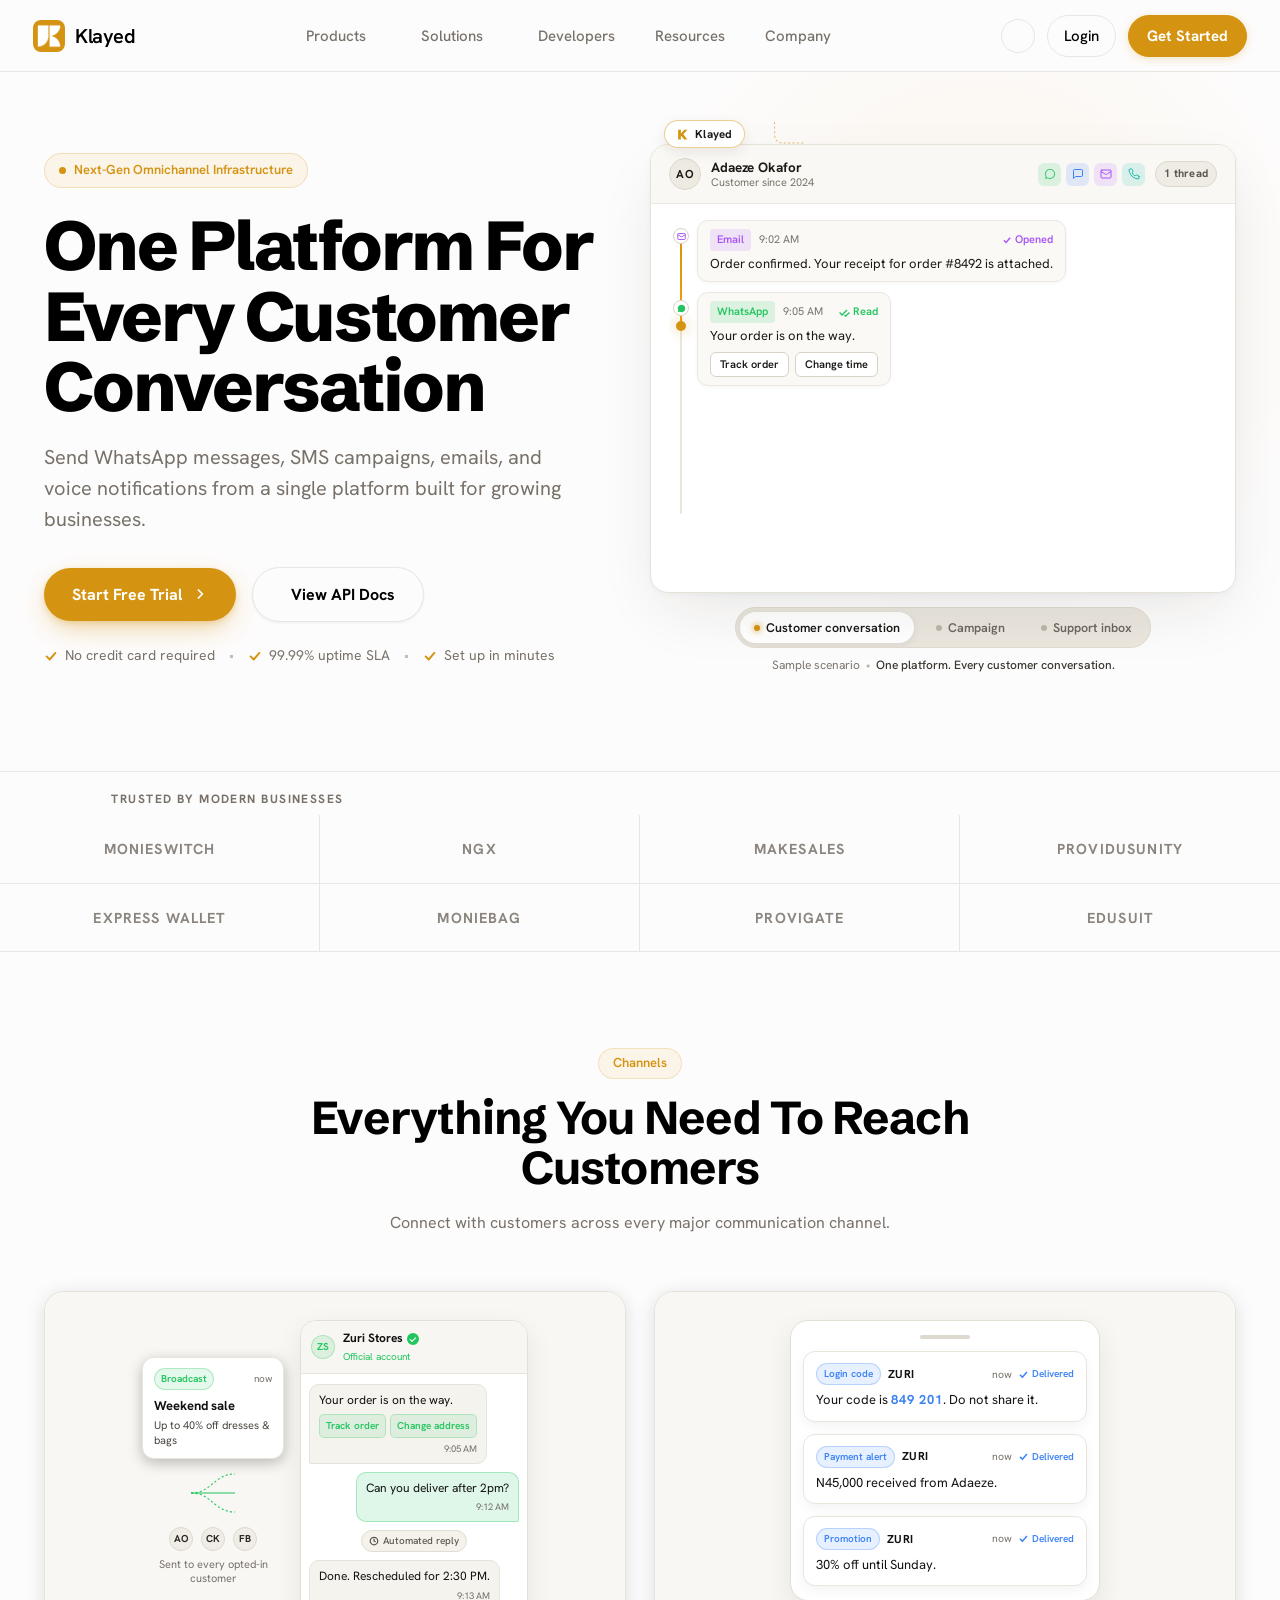
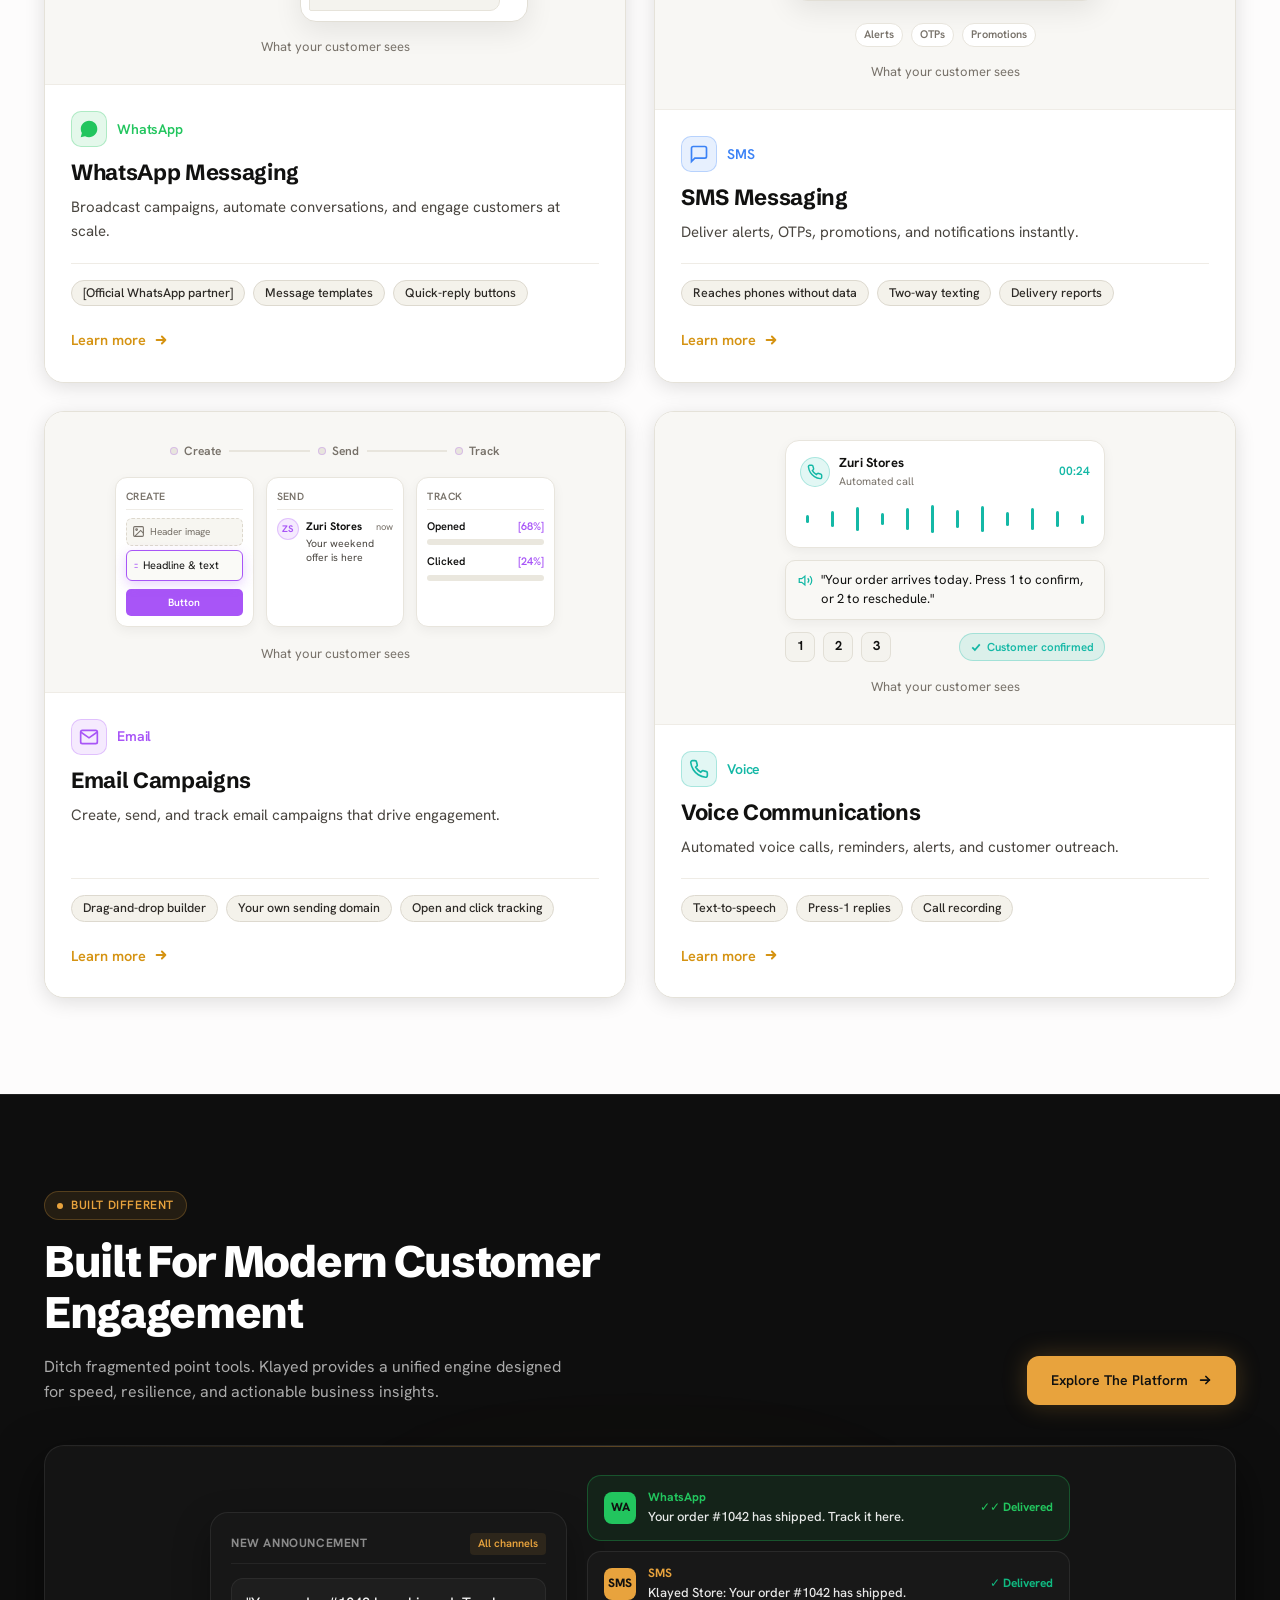
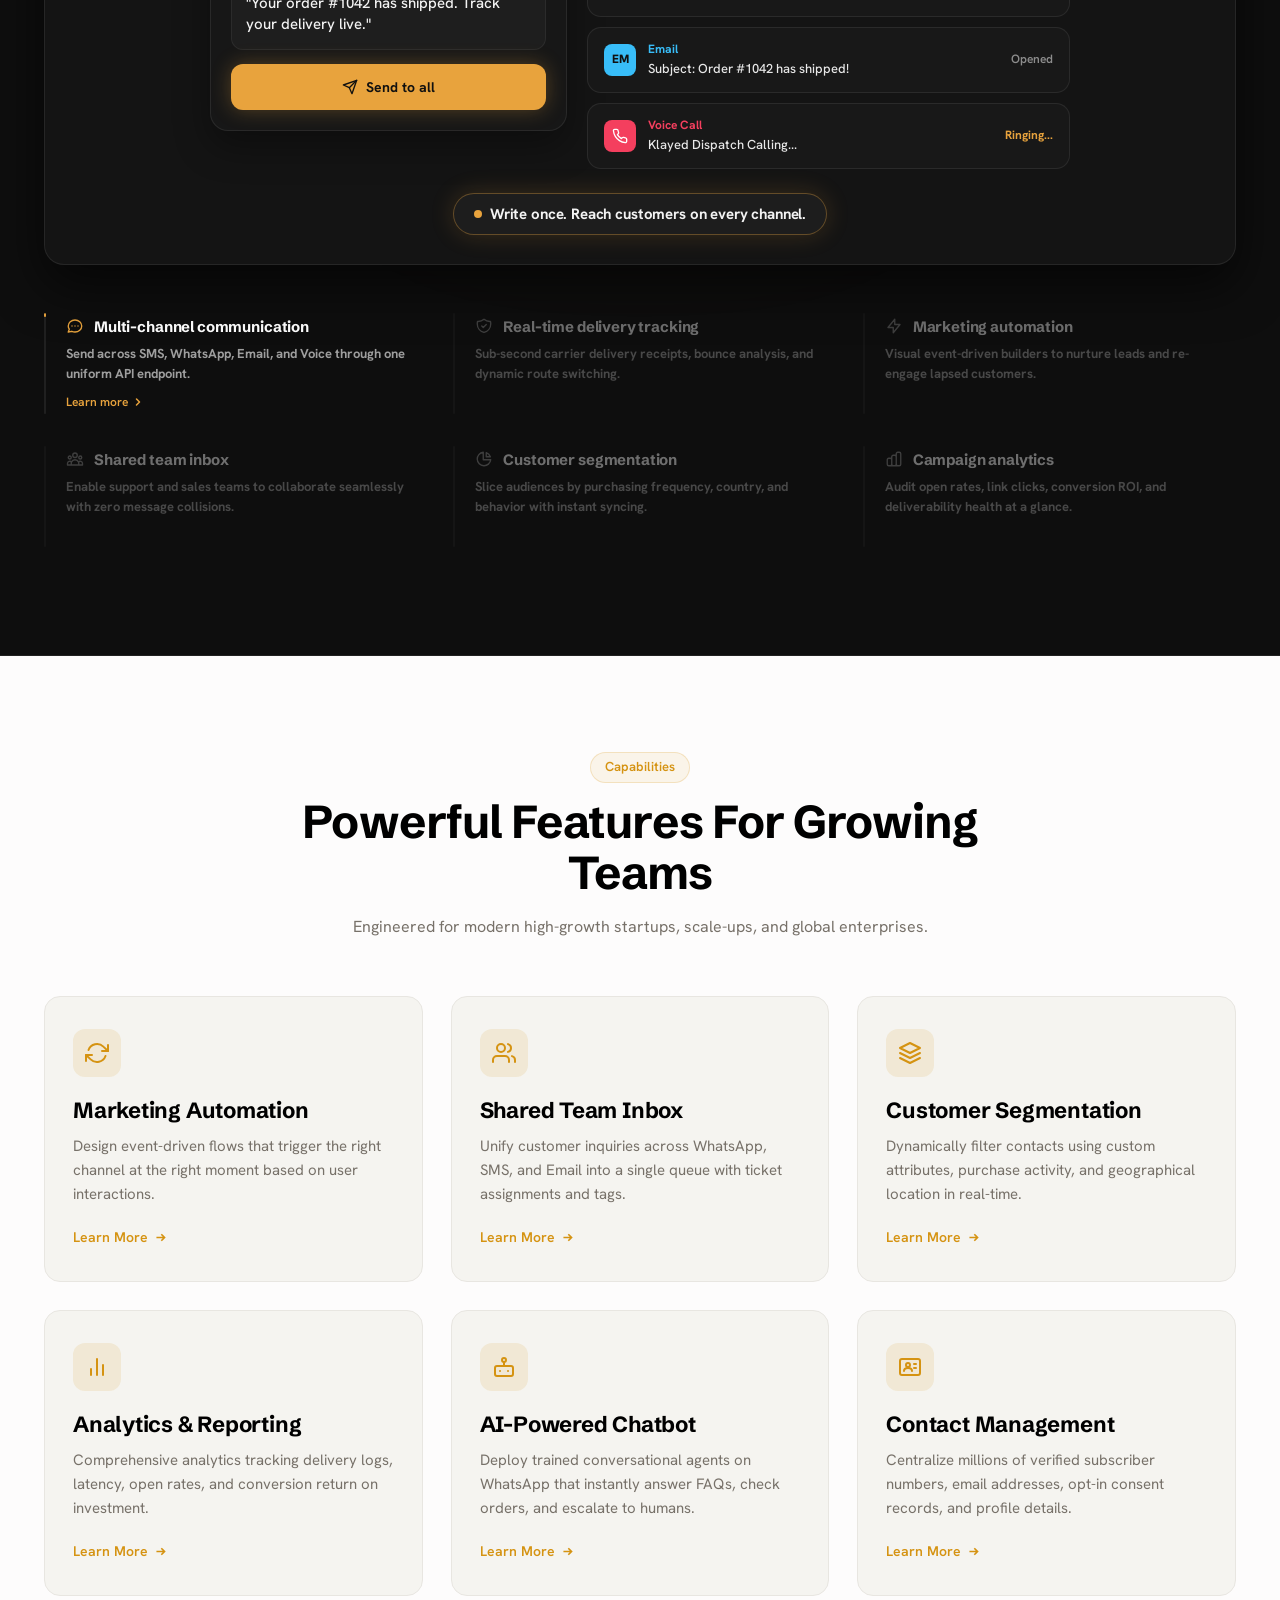
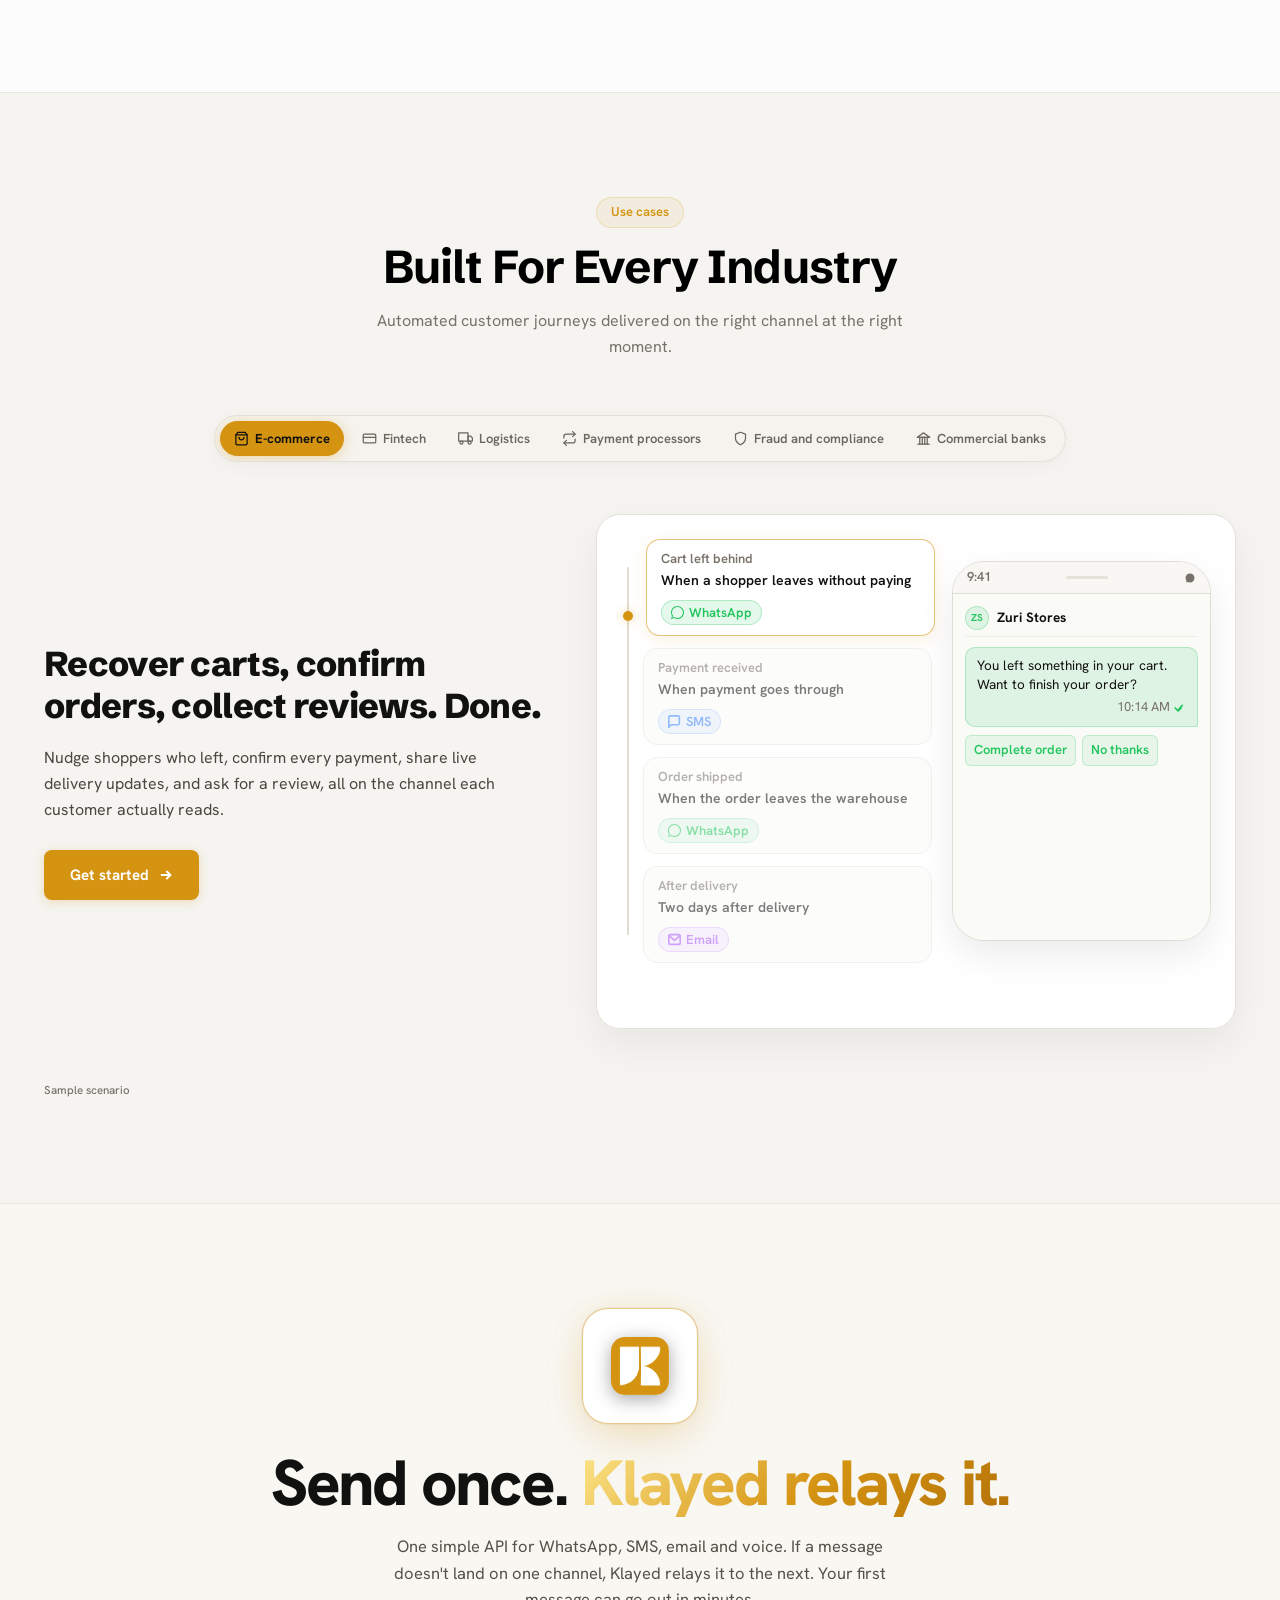
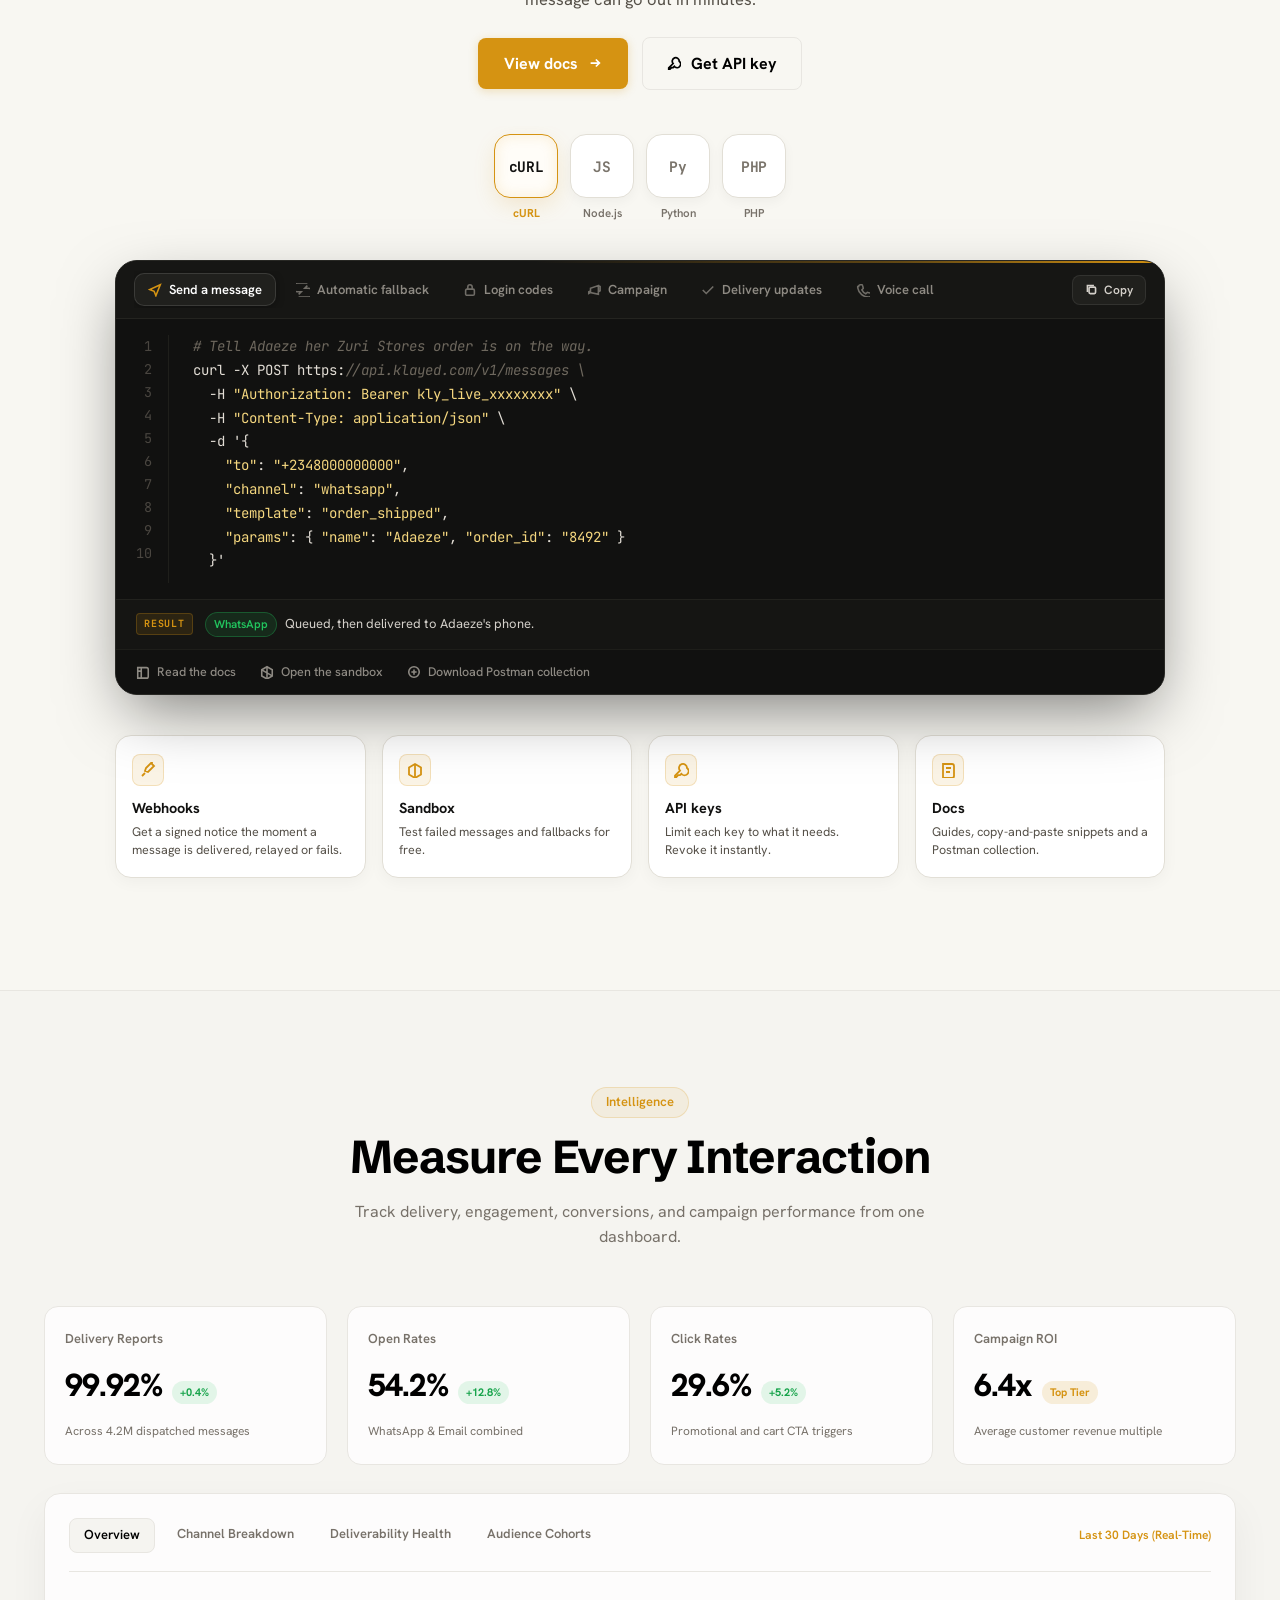
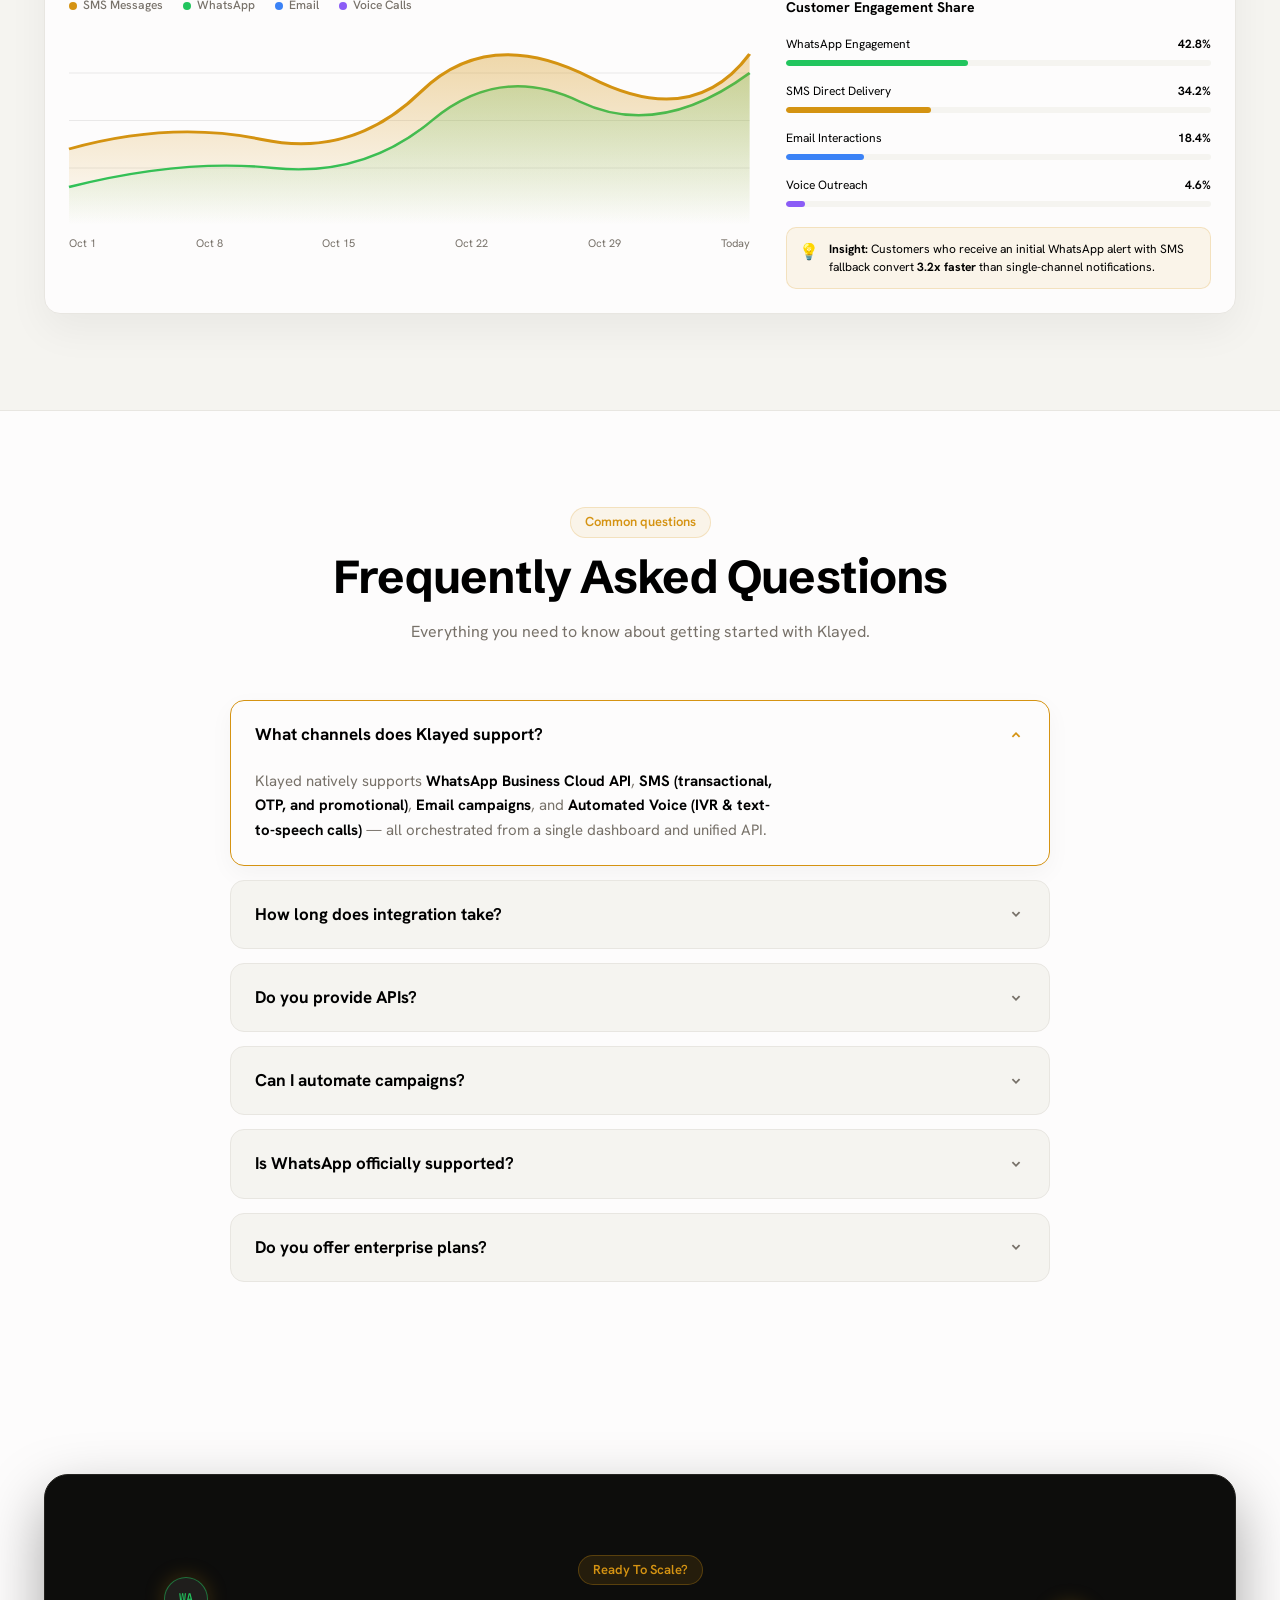
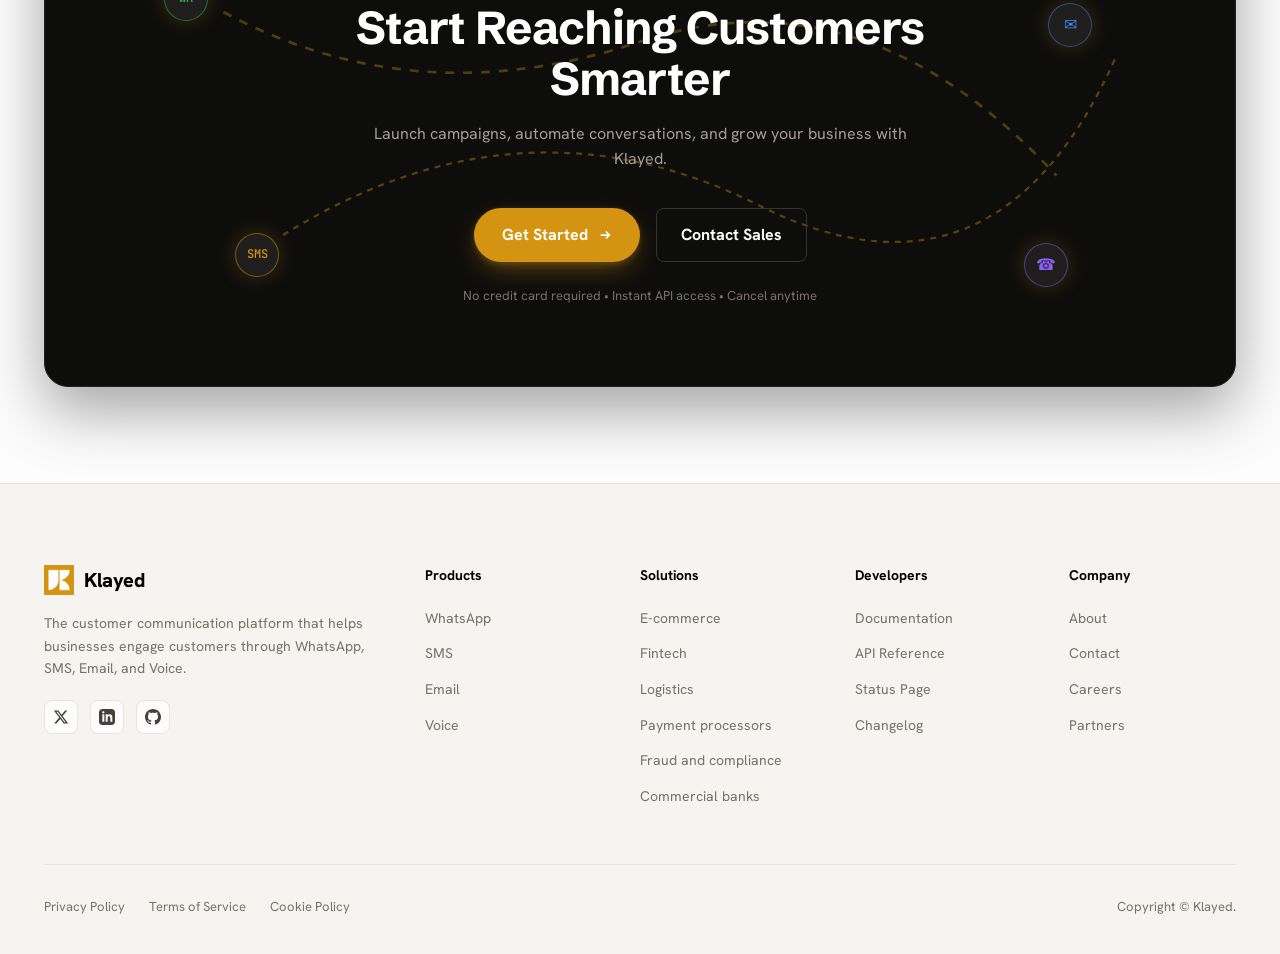
==== commit 3cc5a8d5: "Redesign 6 engagement illustrations for Nigerian merchants with 3-beat story" ====
--- a/klayed landing page/index.html
+++ b/klayed landing page/index.html
@@ -19,7 +19,7 @@
   <link rel="stylesheet" href="https://fonts.googleapis.com/css2?family=Hanken+Grotesk:wght@400;500;600;700&family=Schibsted+Grotesk:wght@600;700;800;900&family=JetBrains+Mono:wght@400;500&display=swap">
 
   <link rel="stylesheet" href="https://use.hugeicons.com/font/icons.css">
-  <link rel="stylesheet" href="landing.css?v=20261012_engagement_v1">
+  <link rel="stylesheet" href="landing.css?v=20261012_merchant_v2">
   <script>
     (function() {
       try {
@@ -1417,301 +1417,382 @@
 
             <!-- Panel 0: Multi-channel communication -->
             <div class="kij-eng-panel is-active" id="kij-eng-panel-0" role="tabpanel" aria-labelledby="kij-eng-tab-0">
-              <div class="kij-ill-api-node">
-                <div class="kij-ill-pulse-beacon"></div>
-                <div>
-                  <span style="font-family: monospace; font-size: 11px; color: #E8A33D; font-weight: 700; text-transform: uppercase; letter-spacing: 0.05em; display: block;">Unified Gateway</span>
-                  <span style="font-family: monospace; font-size: 12px; color: rgba(255,255,255,0.9); font-weight: 500;">POST /v1/messages/dispatch</span>
-                </div>
-              </div>
-
-              <div class="kij-ill-channels-grid">
-                <div class="kij-ill-channel-card">
-                  <div class="kij-ill-chan-dot" style="background: #E8A33D; box-shadow: 0 0 14px rgba(232,163,61,0.5);">SMS</div>
-                  <span style="font-size: 13px; font-weight: 700; color: #fff;">SMS</span>
-                  <span style="font-size: 11px; color: rgba(255,255,255,0.5); margin-top: 3px;">99.8% Open</span>
-                  <div class="kij-ill-packet" style="animation-delay: 0s;"></div>
-                </div>
-
-                <div class="kij-ill-channel-card">
-                  <div class="kij-ill-chan-dot" style="background: #25D366; box-shadow: 0 0 14px rgba(37,211,102,0.4);">WA</div>
-                  <span style="font-size: 13px; font-weight: 700; color: #fff;">WhatsApp</span>
-                  <span style="font-size: 11px; color: rgba(255,255,255,0.5); margin-top: 3px;">Verified Tier 3</span>
-                  <div class="kij-ill-packet" style="animation-delay: 0.5s;"></div>
-                </div>
-
-                <div class="kij-ill-channel-card">
-                  <div class="kij-ill-chan-dot" style="background: #60A5FA; box-shadow: 0 0 14px rgba(96,165,250,0.4);">EM</div>
-                  <span style="font-size: 13px; font-weight: 700; color: #fff;">Email</span>
-                  <span style="font-size: 11px; color: rgba(255,255,255,0.5); margin-top: 3px;">Zero Spam</span>
-                  <div class="kij-ill-packet" style="animation-delay: 1s;"></div>
-                </div>
-
-                <div class="kij-ill-channel-card">
-                  <div class="kij-ill-chan-dot" style="background: #F472B6; box-shadow: 0 0 14px rgba(244,114,182,0.4);">VC</div>
-                  <span style="font-size: 13px; font-weight: 700; color: #fff;">Voice</span>
-                  <span style="font-size: 11px; color: rgba(255,255,255,0.5); margin-top: 3px;">PSTN Direct</span>
-                  <div class="kij-ill-packet" style="animation-delay: 1.5s;"></div>
-                </div>
-              </div>
-
-              <div style="margin-top: 28px; padding: 6px 14px; border-radius: 9999px; background: rgba(255,255,255,0.04); border: 1px solid rgba(255,255,255,0.1); font-size: 11px; font-family: monospace; color: rgba(255,255,255,0.7); display: flex; align-items: center; gap: 8px;">
-                <span style="width: 6px; height: 6px; border-radius: 50%; background: #10B981;"></span>
-                Zero orchestration overhead • 99.999% SLA
+              <div class="kij-merchant-stage-inner">
+                <div class="kij-mc-grid">
+                  <!-- Composer Card -->
+                  <div class="kij-mc-composer">
+                    <div style="display: flex; align-items: center; justify-content: space-between; padding-bottom: 8px; border-bottom: 1px solid rgba(255,255,255,0.06);">
+                      <span style="font-size: 12px; font-weight: 700; color: rgba(255,255,255,0.5); text-transform: uppercase; letter-spacing: 0.05em;">New Announcement</span>
+                      <span style="font-size: 11px; font-weight: 600; padding: 2px 8px; border-radius: 4px; background: rgba(232,163,61,0.1); color: #E8A33D;">All channels</span>
+                    </div>
+                    <div style="padding: 14px; border-radius: 12px; background: rgba(255,255,255,0.03); border: 1px solid rgba(255,255,255,0.06);">
+                      <p style="margin: 0; font-size: 15px; font-weight: 500; color: rgba(255,255,255,0.95); line-height: 1.4;">
+                        "Your order #1042 has shipped. Track your delivery live."
+                      </p>
+                    </div>
+                    <div style="width: 100%; padding: 12px; border-radius: 12px; background: #E8A33D; color: #111110; font-size: 14px; font-weight: 700; display: flex; align-items: center; justify-content: center; gap: 8px; box-shadow: 0 0 20px rgba(232,163,61,0.3);">
+                      <svg viewBox="0 0 24 24" width="16" height="16" fill="none" stroke="currentColor" stroke-width="2" stroke-linecap="round" stroke-linejoin="round"><line x1="22" y1="2" x2="11" y2="13"/><polygon points="22 2 15 22 11 13 2 9 22 2"/></svg>
+                      <span>Send to all</span>
+                    </div>
+                  </div>
+
+                  <!-- 4 Channel Previews -->
+                  <div class="kij-mc-channels-col">
+                    <div class="kij-mc-chan-item whatsapp">
+                      <div style="display: flex; align-items: center; gap: 12px; min-width: 0;">
+                        <div style="width: 32px; height: 32px; border-radius: 8px; background: #22C55E; color: #111; font-weight: 800; font-size: 12px; display: flex; align-items: center; justify-content: center; flex-shrink: 0;">WA</div>
+                        <div style="min-width: 0;">
+                          <strong style="font-size: 12px; color: #22C55E; display: block;">WhatsApp</strong>
+                          <span style="font-size: 13px; color: rgba(255,255,255,0.9); font-weight: 500; white-space: nowrap; overflow: hidden; text-overflow: ellipsis; display: block;">Your order #1042 has shipped. Track it here.</span>
+                        </div>
+                      </div>
+                      <span style="color: #22C55E; font-size: 12px; font-weight: 700; display: flex; align-items: center; gap: 4px; flex-shrink: 0;">✓✓ Delivered</span>
+                    </div>
+
+                    <div class="kij-mc-chan-item">
+                      <div style="display: flex; align-items: center; gap: 12px; min-width: 0;">
+                        <div style="width: 32px; height: 32px; border-radius: 8px; background: #E8A33D; color: #111; font-weight: 800; font-size: 12px; display: flex; align-items: center; justify-content: center; flex-shrink: 0;">SMS</div>
+                        <div style="min-width: 0;">
+                          <strong style="font-size: 12px; color: #E8A33D; display: block;">SMS</strong>
+                          <span style="font-size: 13px; color: rgba(255,255,255,0.9); font-weight: 500; white-space: nowrap; overflow: hidden; text-overflow: ellipsis; display: block;">Klayed Store: Your order #1042 has shipped.</span>
+                        </div>
+                      </div>
+                      <span style="color: #10B981; font-size: 12px; font-weight: 700; flex-shrink: 0;">✓ Delivered</span>
+                    </div>
+
+                    <div class="kij-mc-chan-item">
+                      <div style="display: flex; align-items: center; gap: 12px; min-width: 0;">
+                        <div style="width: 32px; height: 32px; border-radius: 8px; background: #38BDF8; color: #111; font-weight: 800; font-size: 12px; display: flex; align-items: center; justify-content: center; flex-shrink: 0;">EM</div>
+                        <div style="min-width: 0;">
+                          <strong style="font-size: 12px; color: #38BDF8; display: block;">Email</strong>
+                          <span style="font-size: 13px; color: rgba(255,255,255,0.9); font-weight: 500; white-space: nowrap; overflow: hidden; text-overflow: ellipsis; display: block;">Subject: Order #1042 has shipped!</span>
+                        </div>
+                      </div>
+                      <span style="color: rgba(255,255,255,0.5); font-size: 12px; font-weight: 600; flex-shrink: 0;">Opened</span>
+                    </div>
+
+                    <div class="kij-mc-chan-item">
+                      <div style="display: flex; align-items: center; gap: 12px; min-width: 0;">
+                        <div style="width: 32px; height: 32px; border-radius: 8px; background: #F43F5E; color: #fff; font-weight: 800; font-size: 12px; display: flex; align-items: center; justify-content: center; flex-shrink: 0;">
+                          <svg viewBox="0 0 24 24" width="16" height="16" fill="none" stroke="currentColor" stroke-width="2" stroke-linecap="round" stroke-linejoin="round"><path d="M22 16.92v3a2 2 0 01-2.18 2 19.79 19.79 0 01-8.63-3.07 19.5 19.5 0 01-6-6 19.79 19.79 0 01-3.07-8.67A2 2 0 014.11 2h3a2 2 0 012 1.72 12.84 12.84 0 00.7 2.81 2 2 0 01-.45 2.11L8.09 9.91a16 16 0 006 6l1.27-1.27a2 2 0 012.11-.45 12.84 12.84 0 002.81.7A2 2 0 0122 16.92z"/></svg>
+                        </div>
+                        <div style="min-width: 0;">
+                          <strong style="font-size: 12px; color: #F43F5E; display: block;">Voice Call</strong>
+                          <span style="font-size: 13px; color: rgba(255,255,255,0.9); font-weight: 500; white-space: nowrap; overflow: hidden; text-overflow: ellipsis; display: block;">Klayed Dispatch Calling...</span>
+                        </div>
+                      </div>
+                      <span style="color: #E8A33D; font-size: 12px; font-weight: 700; flex-shrink: 0;">Ringing...</span>
+                    </div>
+                  </div>
+                </div>
+
+                <div class="kij-result-chip-wrap">
+                  <div class="kij-result-chip-dot"></div>
+                  <span class="kij-result-chip-text">Write once. Reach customers on every channel.</span>
+                </div>
               </div>
             </div>
 
             <!-- Panel 1: Real-time delivery tracking -->
             <div class="kij-eng-panel" id="kij-eng-panel-1" role="tabpanel" aria-labelledby="kij-eng-tab-1">
-              <div class="kij-ill-telemetry-box">
-                <div style="padding: 12px 18px; border-bottom: 1px solid rgba(255,255,255,0.08); background: rgba(255,255,255,0.02); display: flex; align-items: center; justify-content: space-between;">
-                  <div style="display: flex; align-items: center; gap: 8px;">
-                    <span style="width: 7px; height: 7px; border-radius: 50%; background: #10B981;"></span>
-                    <span style="font-family: monospace; font-size: 12px; font-weight: 600; color: rgba(255,255,255,0.85);">Live Telemetry &amp; Ingestion</span>
-                  </div>
-                  <div style="font-family: monospace; font-size: 11px; color: #E8A33D; display: flex; align-items: center; gap: 6px;">
-                    <span>Dispatch Latency:</span>
-                    <span style="color: #fff; background: rgba(255,255,255,0.1); padding: 2px 6px; border-radius: 4px; font-weight: 700;">580ms</span>
-                  </div>
-                </div>
-
-                <div class="kij-ill-table-row">
-                  <div style="display: flex; gap: 12px; align-items: center;">
-                    <span style="font-family: monospace; color: rgba(255,255,255,0.4);">msg_9821</span>
-                    <span style="font-family: monospace; color: #fff;">+234 803 *** 4410</span>
-                  </div>
-                  <div style="display: flex; gap: 10px; align-items: center;">
-                    <span style="color: rgba(255,255,255,0.4); font-size: 11px;">Primary Direct</span>
-                    <span class="kij-ill-chip green">✓ Read</span>
-                  </div>
-                </div>
-
-                <div class="kij-ill-table-row">
-                  <div style="display: flex; gap: 12px; align-items: center;">
-                    <span style="font-family: monospace; color: rgba(255,255,255,0.4);">msg_9822</span>
-                    <span style="font-family: monospace; color: #fff;">+1 (415) *** 8920</span>
-                  </div>
-                  <div style="display: flex; gap: 10px; align-items: center;">
-                    <span style="color: rgba(255,255,255,0.4); font-size: 11px;">Direct Route</span>
-                    <span class="kij-ill-chip green">✓ Delivered</span>
-                  </div>
-                </div>
-
-                <div class="kij-ill-table-row">
-                  <div style="display: flex; gap: 12px; align-items: center;">
-                    <span style="font-family: monospace; color: rgba(255,255,255,0.4);">msg_9823</span>
-                    <span style="font-family: monospace; color: #fff;">+44 7700 *** 0192</span>
-                  </div>
-                  <div style="display: flex; gap: 10px; align-items: center;">
-                    <span style="color: rgba(255,255,255,0.4); font-size: 11px;">Carrier Failover</span>
-                    <span class="kij-ill-chip amber">⚠️ Re-routed: Delivered</span>
-                  </div>
-                </div>
-
-                <div class="kij-ill-table-row">
-                  <div style="display: flex; gap: 12px; align-items: center;">
-                    <span style="font-family: monospace; color: rgba(255,255,255,0.4);">msg_9824</span>
-                    <span style="font-family: monospace; color: #fff;">+254 712 *** 8831</span>
-                  </div>
-                  <div style="display: flex; gap: 10px; align-items: center;">
-                    <span style="color: rgba(255,255,255,0.4); font-size: 11px;">Safaricom Direct</span>
-                    <span class="kij-ill-chip green">✓ Delivered</span>
-                  </div>
-                </div>
-              </div>
-
-              <div style="margin-top: 18px; padding: 7px 14px; border-radius: 8px; background: rgba(232,163,61,0.1); border: 1px solid rgba(232,163,61,0.3); font-size: 12px; color: #E8A33D; display: flex; align-items: center; gap: 8px;">
-                <span class="kij-ill-pulse-beacon" style="width: 7px; height: 7px;"></span>
-                Dynamic carrier self-healing triggered in 12ms (Zero dropped packets)
+              <div class="kij-merchant-stage-inner">
+                <div class="kij-dt-grid">
+                  <!-- Lanes -->
+                  <div style="display: flex; flex-direction: column; gap: 14px;">
+                    <!-- Chioma Lane -->
+                    <div class="kij-dt-card">
+                      <div style="display: flex; align-items: center; justify-content: space-between; margin-bottom: 12px;">
+                        <div style="display: flex; align-items: center; gap: 12px;">
+                          <div style="width: 36px; height: 36px; border-radius: 50%; background: rgba(168,85,247,0.2); color: #d8b4fe; font-weight: 700; font-size: 13px; display: flex; align-items: center; justify-content: center; border: 1px solid rgba(168,85,247,0.3);">CO</div>
+                          <div>
+                            <strong style="font-size: 15px; color: #fff; display: block;">Chioma Okon</strong>
+                            <span style="font-size: 12px; color: rgba(255,255,255,0.4);">0803 214 9811</span>
+                          </div>
+                        </div>
+                        <span style="padding: 3px 10px; border-radius: 9999px; background: rgba(34,197,94,0.15); border: 1px solid rgba(34,197,94,0.3); color: #22C55E; font-size: 12px; font-weight: 700;">Delivered</span>
+                      </div>
+                      <div style="display: grid; grid-template-columns: repeat(3, 1fr); gap: 8px; padding-top: 10px; border-top: 1px solid rgba(255,255,255,0.06); text-align: center; font-size: 12px;">
+                        <span style="color: #22C55E; font-weight: 600;">✓ Sent</span>
+                        <span style="color: #22C55E; font-weight: 600;">✓ Delivered</span>
+                        <span style="color: #22C55E; font-weight: 700;">✓✓ Read</span>
+                      </div>
+                    </div>
+
+                    <!-- Babatunde Lane -->
+                    <div class="kij-dt-card">
+                      <div style="display: flex; align-items: center; justify-content: space-between; margin-bottom: 12px;">
+                        <div style="display: flex; align-items: center; gap: 12px;">
+                          <div style="width: 36px; height: 36px; border-radius: 50%; background: rgba(20,184,166,0.2); color: #5eead4; font-weight: 700; font-size: 13px; display: flex; align-items: center; justify-content: center; border: 1px solid rgba(20,184,166,0.3);">BA</div>
+                          <div>
+                            <strong style="font-size: 15px; color: #fff; display: block;">Babatunde Adeleke</strong>
+                            <span style="font-size: 12px; color: rgba(255,255,255,0.4);">0812 559 4022</span>
+                          </div>
+                        </div>
+                        <span style="padding: 3px 10px; border-radius: 9999px; background: rgba(232,163,61,0.15); border: 1px solid rgba(232,163,61,0.3); color: #E8A33D; font-size: 12px; font-weight: 700;">Auto-switched to SMS</span>
+                      </div>
+                      <div style="display: flex; align-items: center; justify-content: space-between; padding-top: 10px; border-top: 1px solid rgba(255,255,255,0.06); font-size: 12px;">
+                        <span style="color: #F87171; font-weight: 600;">✕ WhatsApp Failed</span>
+                        <span style="color: #E8A33D; font-weight: 600;">↻ Auto-rerouted</span>
+                        <span style="color: #22C55E; font-weight: 700;">✓ SMS Delivered</span>
+                      </div>
+                    </div>
+                  </div>
+
+                  <!-- Right Stat Card -->
+                  <div class="kij-dt-stat-box">
+                    <span style="font-size: 12px; font-weight: 700; color: rgba(255,255,255,0.5); text-transform: uppercase; letter-spacing: 0.05em; margin-bottom: 8px;">Delivery Health</span>
+                    <strong style="font-size: 48px; font-weight: 800; color: #E8A33D; line-height: 1; letter-spacing: -0.03em;">98.4%</strong>
+                    <span style="font-size: 14px; font-weight: 600; color: #22C55E; margin-top: 12px; display: flex; align-items: center; gap: 6px;">
+                      ✓ Delivered on time
+                    </span>
+                  </div>
+                </div>
+
+                <div class="kij-result-chip-wrap">
+                  <div class="kij-result-chip-dot"></div>
+                  <span class="kij-result-chip-text">Failed messages are re-sent automatically.</span>
+                </div>
               </div>
             </div>
 
             <!-- Panel 2: Marketing automation -->
             <div class="kij-eng-panel" id="kij-eng-panel-2" role="tabpanel" aria-labelledby="kij-eng-tab-2">
-              <div class="kij-ill-flow-wrapper">
-                <div class="kij-ill-flow-line">
-                  <div class="kij-ill-flow-traveler"></div>
-                </div>
-
-                <div class="kij-ill-flow-node">
-                  <div style="font-size: 18px; margin-bottom: 4px;">⚡</div>
-                  <strong style="font-size: 12px; color: #fff; display: block;">Trigger</strong>
-                  <span style="font-size: 10px; color: rgba(255,255,255,0.5);">Cart Abandoned</span>
-                </div>
-
-                <div class="kij-ill-flow-node">
-                  <div style="font-size: 18px; margin-bottom: 4px;">⏳</div>
-                  <strong style="font-size: 12px; color: #fff; display: block;">Wait</strong>
-                  <span style="font-size: 10px; color: rgba(255,255,255,0.5);">Delay 45 Mins</span>
-                </div>
-
-                <div class="kij-ill-flow-node">
-                  <div style="font-size: 18px; margin-bottom: 4px;">⚖️</div>
-                  <strong style="font-size: 12px; color: #fff; display: block;">Decision</strong>
-                  <span style="font-size: 10px; color: rgba(255,255,255,0.5);">High Value Cart?</span>
-                </div>
-
-                <div class="kij-ill-flow-node" style="border-color: rgba(232,163,61,0.5); box-shadow: 0 0 18px rgba(232,163,61,0.2);">
-                  <div style="font-size: 18px; margin-bottom: 4px;">🚀</div>
-                  <strong style="font-size: 12px; color: #E8A33D; display: block;">WhatsApp</strong>
-                  <span style="font-size: 10px; color: rgba(255,255,255,0.7);">Send + 10% Code</span>
-                </div>
-              </div>
-
-              <div style="margin-top: 32px; padding: 6px 14px; border-radius: 9999px; background: rgba(255,255,255,0.03); border: 1px solid rgba(255,255,255,0.08); font-size: 12px; font-family: monospace; color: rgba(255,255,255,0.65); display: flex; align-items: center; gap: 8px;">
-                <span>Conversion Uplift:</span>
-                <strong style="color: #10B981;">+28.4% recovered revenue</strong>
+              <div class="kij-merchant-stage-inner">
+                <!-- 4 Steps Flow -->
+                <div class="kij-ma-nodes-grid">
+                  <div class="kij-ma-node">
+                    <div style="width: 38px; height: 38px; border-radius: 10px; background: rgba(255,255,255,0.05); color: #fff; display: flex; align-items: center; justify-content: center; margin-bottom: 10px;">
+                      <svg viewBox="0 0 24 24" width="20" height="20" fill="none" stroke="currentColor" stroke-width="2" stroke-linecap="round" stroke-linejoin="round"><path d="M6 2L3 6v14a2 2 0 002 2h14a2 2 0 002-2V6l-3-4z"/><line x1="3" y1="6" x2="21" y2="6"/><path d="M16 10a4 4 0 01-8 0"/></svg>
+                    </div>
+                    <strong style="font-size: 14px; color: #fff; line-height: 1.2;">Customer leaves cart</strong>
+                    <span style="font-size: 11px; color: rgba(255,255,255,0.5); margin-top: 4px;">₦38,500 in bag</span>
+                  </div>
+
+                  <div class="kij-ma-node">
+                    <div style="width: 38px; height: 38px; border-radius: 10px; background: rgba(255,255,255,0.05); color: #fff; display: flex; align-items: center; justify-content: center; margin-bottom: 10px;">
+                      <svg viewBox="0 0 24 24" width="20" height="20" fill="none" stroke="currentColor" stroke-width="2" stroke-linecap="round" stroke-linejoin="round"><circle cx="12" cy="12" r="10"/><polyline points="12 6 12 12 16 14"/></svg>
+                    </div>
+                    <strong style="font-size: 14px; color: #fff; line-height: 1.2;">Wait 45 minutes</strong>
+                    <span style="font-size: 11px; color: rgba(255,255,255,0.5); margin-top: 4px;">Auto countdown</span>
+                  </div>
+
+                  <div class="kij-ma-node">
+                    <div style="width: 38px; height: 38px; border-radius: 10px; background: rgba(255,255,255,0.05); color: #fff; display: flex; align-items: center; justify-content: center; margin-bottom: 10px;">
+                      <svg viewBox="0 0 24 24" width="20" height="20" fill="none" stroke="currentColor" stroke-width="2" stroke-linecap="round" stroke-linejoin="round"><polygon points="22 3 2 3 10 12.46 10 19 14 21 14 12.46 22 3"/></svg>
+                    </div>
+                    <strong style="font-size: 14px; color: #fff; line-height: 1.2;">Cart over ₦20,000?</strong>
+                    <span style="font-size: 11px; color: #22C55E; margin-top: 4px; font-weight: 600;">Yes, VIP cart</span>
+                  </div>
+
+                  <div class="kij-ma-node active-success">
+                    <div style="width: 38px; height: 38px; border-radius: 10px; background: #22C55E; color: #111; display: flex; align-items: center; justify-content: center; margin-bottom: 10px;">
+                      <svg viewBox="0 0 24 24" width="20" height="20" fill="none" stroke="currentColor" stroke-width="2" stroke-linecap="round" stroke-linejoin="round"><path d="M21 15a2 2 0 01-2 2H7l-4 4V5a2 2 0 012-2h14a2 2 0 012 2z"/></svg>
+                    </div>
+                    <strong style="font-size: 14px; color: #22C55E; line-height: 1.2;">Send WhatsApp offer</strong>
+                    <span style="font-size: 11px; color: rgba(255,255,255,0.7); margin-top: 4px;">10% off coupon</span>
+                  </div>
+                </div>
+
+                <!-- Bottom Recovery Notification -->
+                <div class="kij-ma-popout">
+                  <div style="display: flex; align-items: center; gap: 12px;">
+                    <div style="width: 36px; height: 36px; border-radius: 10px; background: #22C55E; color: #111; font-weight: 800; font-size: 13px; display: flex; align-items: center; justify-content: center; flex-shrink: 0;">WA</div>
+                    <div>
+                      <span style="font-size: 11px; font-weight: 700; color: #22C55E; display: block;">Automated WhatsApp Message</span>
+                      <strong style="font-size: 14px; color: #fff;">"You forgot your items! Here is 10% off your order."</strong>
+                    </div>
+                  </div>
+                  <div style="padding: 6px 14px; border-radius: 10px; background: #22C55E; color: #111; font-weight: 800; font-size: 14px; flex-shrink: 0; box-shadow: 0 0 20px rgba(34,197,94,0.3);">
+                    +₦45,000 recovered
+                  </div>
+                </div>
+
+                <div class="kij-result-chip-wrap">
+                  <div class="kij-result-chip-dot"></div>
+                  <span class="kij-result-chip-text">Set it once. It runs 24/7.</span>
+                </div>
               </div>
             </div>
 
             <!-- Panel 3: Shared team inbox -->
             <div class="kij-eng-panel" id="kij-eng-panel-3" role="tabpanel" aria-labelledby="kij-eng-tab-3">
-              <div class="kij-ill-inbox-box">
-                <div style="padding: 12px 16px; border-bottom: 1px solid rgba(255,255,255,0.08); background: rgba(255,255,255,0.02); display: flex; align-items: center; justify-content: space-between;">
-                  <div style="display: flex; align-items: center; gap: 8px;">
-                    <span style="width: 8px; height: 8px; border-radius: 50%; background: #E8A33D;"></span>
-                    <strong style="font-size: 12px; color: #fff;">VIP Support Queue</strong>
-                  </div>
-                  <span style="font-size: 11px; font-family: monospace; color: #10B981; background: rgba(16,185,129,0.1); padding: 3px 8px; border-radius: 4px; border: 1px solid rgba(16,185,129,0.2);">
-                    Collision Protection Active
-                  </span>
-                </div>
-
-                <div style="padding: 16px; display: flex; flex-direction: column; gap: 12px;">
-                  <div style="padding: 10px 14px; border-radius: 8px; background: rgba(255,255,255,0.03); border: 1px solid rgba(255,255,255,0.06); display: flex; gap: 10px; align-items: flex-start;">
-                    <div style="width: 28px; height: 28px; border-radius: 50%; background: rgba(99,102,241,0.2); color: #a5b4fc; font-weight: 700; font-size: 11px; display: flex; align-items: center; justify-content: center; flex-shrink: 0;">
-                      EK
-                    </div>
-                    <div style="flex: 1;">
-                      <div style="display: flex; justify-content: space-between; align-items: center;">
-                        <strong style="font-size: 12px; color: #fff;">Emeka Kalu</strong>
-                        <span style="font-size: 10px; color: rgba(255,255,255,0.4); font-family: monospace;">1m ago</span>
-                      </div>
-                      <p style="font-size: 12px; color: rgba(255,255,255,0.65); margin: 3px 0 0;">
-                        "Hi, our enterprise team is looking to activate the Voice fallback SIP trunk."
-                      </p>
-                    </div>
-                  </div>
-
-                  <div style="padding: 10px 14px; border-radius: 8px; background: rgba(232,163,61,0.1); border: 1px solid rgba(232,163,61,0.3); display: flex; align-items: center; justify-content: space-between;">
+              <div class="kij-merchant-stage-inner">
+                <div class="kij-si-wrapper">
+                  <!-- Header -->
+                  <div style="display: flex; align-items: center; justify-content: space-between; padding-bottom: 12px; border-bottom: 1px solid rgba(255,255,255,0.06);">
                     <div style="display: flex; align-items: center; gap: 8px;">
-                      <span style="width: 24px; height: 24px; border-radius: 50%; background: #E8A33D; color: #111; font-size: 11px; font-weight: 800; display: flex; align-items: center; justify-content: center;">A</span>
-                      <span style="font-size: 12px; color: #E8A33D; font-weight: 600;">Ada is drafting a response...</span>
-                    </div>
-                    <span style="font-size: 10px; font-family: monospace; color: #E8A33D; background: rgba(0,0,0,0.4); padding: 3px 8px; border-radius: 4px;">
-                      🔒 Thread Locked
-                    </span>
-                  </div>
-
-                  <div style="padding: 8px 12px; border-radius: 6px; background: rgba(255,255,255,0.02); border: 1px solid rgba(255,255,255,0.04); display: flex; align-items: center; justify-content: space-between; font-size: 11px; color: rgba(255,255,255,0.45);">
-                    <span>Agent Tunde attempted access</span>
-                    <span style="color: #f87171; font-family: monospace;">Access Blocked (Collision Prevented)</span>
-                  </div>
+                      <svg viewBox="0 0 24 24" width="16" height="16" fill="none" stroke="#E8A33D" stroke-width="2" stroke-linecap="round" stroke-linejoin="round"><path d="M17 21v-2a4 4 0 00-4-4H5a4 4 0 00-4 4v2"/><circle cx="9" cy="7" r="4"/><path d="M23 21v-2a4 4 0 00-3-3.87"/><path d="M16 3.13a4 4 0 010 7.75"/></svg>
+                      <strong style="font-size: 14px; color: #fff;">Customer Support Team</strong>
+                    </div>
+                    <div style="display: flex; align-items: center; gap: 8px;">
+                      <span style="font-size: 12px; color: rgba(255,255,255,0.5);">Online:</span>
+                      <div style="display: flex; align-items: center; margin-left: -4px;">
+                        <div style="width: 26px; height: 26px; border-radius: 50%; background: #E8A33D; color: #111; font-weight: 800; font-size: 10px; display: flex; align-items: center; justify-content: center; border: 2px solid #171717;">AD</div>
+                        <div style="width: 26px; height: 26px; border-radius: 50%; background: #3B82F6; color: #fff; font-weight: 800; font-size: 10px; display: flex; align-items: center; justify-content: center; border: 2px solid #171717; margin-left: -6px;">TU</div>
+                      </div>
+                    </div>
+                  </div>
+
+                  <!-- Customer Message -->
+                  <div style="padding: 12px 14px; border-radius: 12px; background: rgba(255,255,255,0.03); border: 1px solid rgba(255,255,255,0.06); display: flex; gap: 12px; align-items: flex-start;">
+                    <div style="width: 32px; height: 32px; border-radius: 50%; background: rgba(236,72,153,0.2); color: #f472b6; font-weight: 700; font-size: 12px; display: flex; align-items: center; justify-content: center; flex-shrink: 0;">FL</div>
+                    <div>
+                      <strong style="font-size: 13px; color: rgba(255,255,255,0.9); display: block;">Folake (Lagos)</strong>
+                      <p style="margin: 3px 0 0; font-size: 14px; color: #fff; font-weight: 500;">"How much is delivery to Ikeja?"</p>
+                    </div>
+                  </div>
+
+                  <!-- Ada Replying -->
+                  <div style="padding: 10px 14px; border-radius: 12px; background: rgba(232,163,61,0.1); border: 1px solid rgba(232,163,61,0.3); display: flex; align-items: center; justify-content: space-between;">
+                    <div style="display: flex; align-items: center; gap: 8px;">
+                      <div style="width: 24px; height: 24px; border-radius: 50%; background: #E8A33D; color: #111; font-weight: 800; font-size: 10px; display: flex; align-items: center; justify-content: center;">AD</div>
+                      <span style="font-size: 13px; font-weight: 600; color: #E8A33D;">Ada is replying now...</span>
+                    </div>
+                    <span style="font-size: 11px; font-weight: 700; color: #E8A33D; background: rgba(0,0,0,0.4); padding: 3px 8px; border-radius: 4px;">🔒 Thread Locked</span>
+                  </div>
+
+                  <!-- Collision Warning -->
+                  <div style="padding: 10px 14px; border-radius: 12px; background: rgba(248,113,113,0.1); border: 1px solid rgba(248,113,113,0.25); display: flex; align-items: center; justify-content: space-between; font-size: 13px; color: #fca5a5;">
+                    <div style="display: flex; align-items: center; gap: 8px;">
+                      <div style="width: 22px; height: 22px; border-radius: 50%; background: #3B82F6; color: #fff; font-weight: 800; font-size: 10px; display: flex; align-items: center; justify-content: center;">TU</div>
+                      <span>Tunde opened ticket</span>
+                    </div>
+                    <strong style="font-size: 12px; background: rgba(248,113,113,0.2); padding: 3px 8px; border-radius: 4px;">Ada is already on this</strong>
+                  </div>
+
+                  <!-- Reply Sent -->
+                  <div style="padding: 10px 14px; border-radius: 12px; background: rgba(34,197,94,0.1); border: 1px solid rgba(34,197,94,0.25); display: flex; align-items: center; justify-content: space-between;">
+                    <span style="font-size: 13px; color: #86efac; font-weight: 500;">"Delivery to Ikeja is ₦2,500. Same-day delivery!"</span>
+                    <span style="font-size: 13px; color: #22C55E; font-weight: 800;">✓✓</span>
+                  </div>
+                </div>
+
+                <div class="kij-result-chip-wrap">
+                  <div class="kij-result-chip-dot"></div>
+                  <span class="kij-result-chip-text">Never answer the same customer twice.</span>
                 </div>
               </div>
             </div>
 
             <!-- Panel 4: Customer segmentation -->
             <div class="kij-eng-panel" id="kij-eng-panel-4" role="tabpanel" aria-labelledby="kij-eng-tab-4">
-              <div style="display: flex; gap: 8px; margin-bottom: 20px; flex-wrap: wrap; justify-content: center;">
-                <span style="padding: 5px 12px; border-radius: 9999px; font-size: 11px; font-weight: 600; background: #E8A33D; color: #111; box-shadow: 0 0 15px rgba(232,163,61,0.35);">
-                  Frequent buyers (&gt;3 orders)
-                </span>
-                <span style="padding: 5px 12px; border-radius: 9999px; font-size: 11px; font-weight: 500; background: rgba(255,255,255,0.05); color: rgba(255,255,255,0.7); border: 1px solid rgba(255,255,255,0.1);">
-                  Nigeria High LTV
-                </span>
-                <span style="padding: 5px 12px; border-radius: 9999px; font-size: 11px; font-weight: 500; background: rgba(255,255,255,0.05); color: rgba(255,255,255,0.7); border: 1px solid rgba(255,255,255,0.1);">
-                  Cart abandoners
-                </span>
-              </div>
-
-              <div class="kij-ill-dots-grid">
-                <div class="kij-ill-cust-dot highlight"></div>
-                <div class="kij-ill-cust-dot"></div>
-                <div class="kij-ill-cust-dot highlight"></div>
-                <div class="kij-ill-cust-dot highlight"></div>
-                <div class="kij-ill-cust-dot"></div>
-                <div class="kij-ill-cust-dot highlight"></div>
-                <div class="kij-ill-cust-dot"></div>
-                <div class="kij-ill-cust-dot highlight"></div>
-                <div class="kij-ill-cust-dot"></div>
-                <div class="kij-ill-cust-dot highlight"></div>
-                <div class="kij-ill-cust-dot"></div>
-                <div class="kij-ill-cust-dot highlight"></div>
-                <div class="kij-ill-cust-dot highlight"></div>
-                <div class="kij-ill-cust-dot"></div>
-                <div class="kij-ill-cust-dot highlight"></div>
-                <div class="kij-ill-cust-dot"></div>
-                <div class="kij-ill-cust-dot highlight"></div>
-                <div class="kij-ill-cust-dot"></div>
-                <div class="kij-ill-cust-dot highlight"></div>
-                <div class="kij-ill-cust-dot"></div>
-                <div class="kij-ill-cust-dot highlight"></div>
-                <div class="kij-ill-cust-dot highlight"></div>
-                <div class="kij-ill-cust-dot"></div>
-                <div class="kij-ill-cust-dot highlight"></div>
-              </div>
-
-              <div style="margin-top: 20px; font-size: 12px; font-family: monospace; color: rgba(255,255,255,0.65); display: flex; align-items: center; gap: 8px;">
-                <span style="width: 6px; height: 6px; border-radius: 50%; background: #10B981;"></span>
-                <span>2,480 customers matched • Instant sync to Meta CAPI &amp; BigQuery</span>
+              <div class="kij-merchant-stage-inner">
+                <div class="kij-cs-wrapper">
+                  <!-- 3 Filter Pills -->
+                  <div style="display: flex; gap: 10px; flex-wrap: wrap; justify-content: center;">
+                    <span style="padding: 6px 14px; border-radius: 9999px; font-size: 13px; font-weight: 700; background: #E8A33D; color: #111110; box-shadow: 0 0 16px rgba(232,163,61,0.35);">
+                      ✓ Frequent buyers
+                    </span>
+                    <span style="padding: 6px 14px; border-radius: 9999px; font-size: 13px; font-weight: 700; background: #E8A33D; color: #111110; box-shadow: 0 0 16px rgba(232,163,61,0.35);">
+                      ✓ Lagos customers
+                    </span>
+                    <span style="padding: 6px 14px; border-radius: 9999px; font-size: 13px; font-weight: 700; background: #E8A33D; color: #111110; box-shadow: 0 0 16px rgba(232,163,61,0.35);">
+                      ✓ Abandoned cart
+                    </span>
+                  </div>
+
+                  <!-- Avatar Box & Outcome -->
+                  <div class="kij-cs-avatar-box">
+                    <div style="display: grid; grid-template-columns: repeat(12, 1fr); gap: 10px; margin-bottom: 20px;">
+                      <div class="kij-ill-cust-dot highlight" style="width: 28px; height: 28px; font-size: 11px; font-weight: 700; display: flex; align-items: center; justify-content: center; color: #111;">AO</div>
+                      <div class="kij-ill-cust-dot" style="width: 28px; height: 28px; font-size: 11px; font-weight: 700; display: flex; align-items: center; justify-content: center; color: rgba(255,255,255,0.4);">BE</div>
+                      <div class="kij-ill-cust-dot highlight" style="width: 28px; height: 28px; font-size: 11px; font-weight: 700; display: flex; align-items: center; justify-content: center; color: #111;">CH</div>
+                      <div class="kij-ill-cust-dot" style="width: 28px; height: 28px; font-size: 11px; font-weight: 700; display: flex; align-items: center; justify-content: center; color: rgba(255,255,255,0.4);">DA</div>
+                      <div class="kij-ill-cust-dot highlight" style="width: 28px; height: 28px; font-size: 11px; font-weight: 700; display: flex; align-items: center; justify-content: center; color: #111;">EK</div>
+                      <div class="kij-ill-cust-dot" style="width: 28px; height: 28px; font-size: 11px; font-weight: 700; display: flex; align-items: center; justify-content: center; color: rgba(255,255,255,0.4);">FA</div>
+                      <div class="kij-ill-cust-dot highlight" style="width: 28px; height: 28px; font-size: 11px; font-weight: 700; display: flex; align-items: center; justify-content: center; color: #111;">GB</div>
+                      <div class="kij-ill-cust-dot" style="width: 28px; height: 28px; font-size: 11px; font-weight: 700; display: flex; align-items: center; justify-content: center; color: rgba(255,255,255,0.4);">HA</div>
+                      <div class="kij-ill-cust-dot highlight" style="width: 28px; height: 28px; font-size: 11px; font-weight: 700; display: flex; align-items: center; justify-content: center; color: #111;">IB</div>
+                      <div class="kij-ill-cust-dot" style="width: 28px; height: 28px; font-size: 11px; font-weight: 700; display: flex; align-items: center; justify-content: center; color: rgba(255,255,255,0.4);">JO</div>
+                      <div class="kij-ill-cust-dot highlight" style="width: 28px; height: 28px; font-size: 11px; font-weight: 700; display: flex; align-items: center; justify-content: center; color: #111;">KA</div>
+                      <div class="kij-ill-cust-dot" style="width: 28px; height: 28px; font-size: 11px; font-weight: 700; display: flex; align-items: center; justify-content: center; color: rgba(255,255,255,0.4);">LU</div>
+                    </div>
+
+                    <div style="width: 100%; padding: 14px 20px; border-radius: 14px; background: rgba(255,255,255,0.03); border: 1px solid rgba(255,255,255,0.08); display: flex; align-items: center; justify-content: space-between;">
+                      <div>
+                        <span style="font-size: 12px; font-weight: 600; color: rgba(255,255,255,0.4); display: block;">VIP Campaign Audience</span>
+                        <strong style="font-size: 22px; font-weight: 800; color: #fff; letter-spacing: -0.02em;">2,480 customers</strong>
+                      </div>
+                      <button type="button" style="padding: 10px 20px; border-radius: 12px; background: #E8A33D; color: #111110; font-weight: 700; font-size: 14px; border: none; cursor: pointer; box-shadow: 0 0 20px rgba(232,163,61,0.25);">
+                        Send campaign
+                      </button>
+                    </div>
+                  </div>
+                </div>
+
+                <div class="kij-result-chip-wrap">
+                  <div class="kij-result-chip-dot"></div>
+                  <span class="kij-result-chip-text">Message the right people, not everyone.</span>
+                </div>
               </div>
             </div>
 
             <!-- Panel 5: Campaign analytics -->
             <div class="kij-eng-panel" id="kij-eng-panel-5" role="tabpanel" aria-labelledby="kij-eng-tab-5">
-              <div style="width: 100%; max-width: 520px; background: #141414; border: 1px solid rgba(255,255,255,0.1); border-radius: 14px; padding: 20px; box-shadow: 0 15px 35px rgba(0,0,0,0.4);">
-                
-                <div style="display: grid; grid-template-columns: repeat(3, 1fr); gap: 12px; padding-bottom: 18px; border-bottom: 1px solid rgba(255,255,255,0.08); text-align: center;">
-                  <div>
-                    <span style="font-size: 11px; color: rgba(255,255,255,0.4); display: block;">Open Rate</span>
-                    <strong style="font-size: 18px; color: #fff; letter-spacing: -0.02em;">64.8%</strong>
-                  </div>
-                  <div>
-                    <span style="font-size: 11px; color: rgba(255,255,255,0.4); display: block;">Clicks</span>
-                    <strong style="font-size: 18px; color: #E8A33D; letter-spacing: -0.02em;">28.4%</strong>
-                  </div>
-                  <div>
-                    <span style="font-size: 11px; color: rgba(255,255,255,0.4); display: block;">ROI</span>
-                    <strong style="font-size: 18px; color: #10B981; letter-spacing: -0.02em;">4.8x</strong>
-                  </div>
-                </div>
-
-                <div class="kij-ill-bars-container" style="padding-top: 18px;">
-                  <div class="kij-ill-bar-col">
-                    <div class="kij-ill-bar" style="height: 65%;"></div>
-                    <span style="font-size: 10px; font-family: monospace; color: rgba(255,255,255,0.4);">Mon</span>
-                  </div>
-                  <div class="kij-ill-bar-col">
-                    <div class="kij-ill-bar" style="height: 80%;"></div>
-                    <span style="font-size: 10px; font-family: monospace; color: rgba(255,255,255,0.4);">Tue</span>
-                  </div>
-                  <div class="kij-ill-bar-col">
-                    <div class="kij-ill-bar" style="height: 72%;"></div>
-                    <span style="font-size: 10px; font-family: monospace; color: rgba(255,255,255,0.4);">Wed</span>
-                  </div>
-                  <div class="kij-ill-bar-col">
-                    <div class="kij-ill-bar" style="height: 90%;"></div>
-                    <span style="font-size: 10px; font-family: monospace; color: rgba(255,255,255,0.4);">Thu</span>
-                  </div>
-                  <div class="kij-ill-bar-col">
-                    <div class="kij-ill-bar highlight" style="height: 100%;"></div>
-                    <span style="font-size: 10px; font-family: monospace; color: #E8A33D; font-weight: 700;">Fri</span>
-                  </div>
-                  <div class="kij-ill-bar-col">
-                    <div class="kij-ill-bar" style="height: 84%;"></div>
-                    <span style="font-size: 10px; font-family: monospace; color: rgba(255,255,255,0.4);">Sat</span>
-                  </div>
-                  <div class="kij-ill-bar-col">
-                    <div class="kij-ill-bar" style="height: 88%;"></div>
-                    <span style="font-size: 10px; font-family: monospace; color: rgba(255,255,255,0.4);">Sun</span>
-                  </div>
-                </div>
-
-              </div>
-
-              <div style="margin-top: 18px; font-size: 11px; font-family: monospace; color: rgba(255,255,255,0.5);">
-                Aggregated across 2.4M customer events • Verified Deliverability 99.94%
+              <div class="kij-merchant-stage-inner">
+                <div class="kij-ca-wrapper">
+                  <!-- 3 KPIs -->
+                  <div style="display: grid; grid-template-columns: repeat(3, 1fr); gap: 14px; padding-bottom: 20px; border-bottom: 1px solid rgba(255,255,255,0.06); text-align: center;">
+                    <div>
+                      <span style="font-size: 12px; font-weight: 600; color: rgba(255,255,255,0.5); display: block; margin-bottom: 4px;">Open rate</span>
+                      <strong style="font-size: 24px; font-weight: 800; color: #fff; letter-spacing: -0.02em;">64.8%</strong>
+                      <span style="font-size: 11px; font-weight: 700; color: #22C55E; margin-left: 6px;">+12%</span>
+                    </div>
+                    <div>
+                      <span style="font-size: 12px; font-weight: 600; color: rgba(255,255,255,0.5); display: block; margin-bottom: 4px;">Link clicks</span>
+                      <strong style="font-size: 24px; font-weight: 800; color: #E8A33D; letter-spacing: -0.02em;">28.4%</strong>
+                      <span style="font-size: 11px; font-weight: 700; color: #22C55E; margin-left: 6px;">+8%</span>
+                    </div>
+                    <div>
+                      <span style="font-size: 12px; font-weight: 600; color: rgba(255,255,255,0.5); display: block; margin-bottom: 4px;">Return on spend</span>
+                      <strong style="font-size: 24px; font-weight: 800; color: #22C55E; letter-spacing: -0.02em;">4.8x</strong>
+                      <span style="font-size: 11px; font-weight: 700; color: #22C55E; margin-left: 6px;">+18%</span>
+                    </div>
+                  </div>
+
+                  <!-- Bar chart with Friday tooltip -->
+                  <div style="position: relative; padding-top: 26px;">
+                    <div style="position: absolute; top: 0; left: 63%; transform: translateX(-50%); padding: 4px 10px; border-radius: 6px; background: #E8A33D; color: #111110; font-size: 11px; font-weight: 800; white-space: nowrap; box-shadow: 0 0 15px rgba(232,163,61,0.4);">
+                      Friday: your best day to send
+                    </div>
+
+                    <div class="kij-ill-bars-container">
+                      <div class="kij-ill-bar-col">
+                        <div class="kij-ill-bar" style="height: 48%;"></div>
+                        <span style="font-size: 11px; font-family: monospace; color: rgba(255,255,255,0.4);">Mon</span>
+                      </div>
+                      <div class="kij-ill-bar-col">
+                        <div class="kij-ill-bar" style="height: 64%;"></div>
+                        <span style="font-size: 11px; font-family: monospace; color: rgba(255,255,255,0.4);">Tue</span>
+                      </div>
+                      <div class="kij-ill-bar-col">
+                        <div class="kij-ill-bar" style="height: 58%;"></div>
+                        <span style="font-size: 11px; font-family: monospace; color: rgba(255,255,255,0.4);">Wed</span>
+                      </div>
+                      <div class="kij-ill-bar-col">
+                        <div class="kij-ill-bar" style="height: 76%;"></div>
+                        <span style="font-size: 11px; font-family: monospace; color: rgba(255,255,255,0.4);">Thu</span>
+                      </div>
+                      <div class="kij-ill-bar-col">
+                        <div class="kij-ill-bar highlight" style="height: 98%;"></div>
+                        <span style="font-size: 11px; font-family: monospace; color: #E8A33D; font-weight: 800;">Fri</span>
+                      </div>
+                      <div class="kij-ill-bar-col">
+                        <div class="kij-ill-bar" style="height: 62%;"></div>
+                        <span style="font-size: 11px; font-family: monospace; color: rgba(255,255,255,0.4);">Sat</span>
+                      </div>
+                      <div class="kij-ill-bar-col">
+                        <div class="kij-ill-bar" style="height: 54%;"></div>
+                        <span style="font-size: 11px; font-family: monospace; color: rgba(255,255,255,0.4);">Sun</span>
+                      </div>
+                    </div>
+                  </div>
+                </div>
+
+                <div class="kij-result-chip-wrap">
+                  <div class="kij-result-chip-dot"></div>
+                  <span class="kij-result-chip-text">Know what works, then do more of it.</span>
+                </div>
               </div>
             </div>
 
@@ -2706,6 +2787,6 @@
     </div>
   </footer>
 
-  <script src="landing.js?v=20261012_engagement_v1"></script>
+  <script src="landing.js?v=20261012_merchant_v2"></script>
 </body>
 </html>
--- a/klayed landing page/landing.css
+++ b/klayed landing page/landing.css
@@ -18359,3 +18359,229 @@
     animation: none !important;
   }
 }
+
+/* ==========================================================================
+   REDESIGNED 6 ANIMATED ILLUSTRATIONS (Bold, Merchant-friendly, 85% Stage Fill)
+   ========================================================================== */
+.kij-merchant-stage-inner {
+  width: 90%;
+  max-width: 860px;
+  display: flex;
+  flex-direction: column;
+  align-items: center;
+  justify-content: center;
+}
+
+.kij-result-chip-wrap {
+  margin-top: 24px;
+  display: inline-flex;
+  align-items: center;
+  gap: 8px;
+  padding: 8px 20px;
+  border-radius: 9999px;
+  background: rgba(255, 255, 255, 0.04);
+  border: 1px solid rgba(232, 163, 61, 0.35);
+  box-shadow: 0 0 24px rgba(232, 163, 61, 0.18);
+}
+
+.kij-result-chip-dot {
+  width: 8px;
+  height: 8px;
+  border-radius: 50%;
+  background: #E8A33D;
+  animation: kijBeaconPulse 1.8s infinite;
+}
+
+.kij-result-chip-text {
+  font-size: 14px;
+  font-weight: 700;
+  color: rgba(255, 255, 255, 0.95);
+  letter-spacing: -0.01em;
+}
+
+@media (min-width: 640px) {
+  .kij-result-chip-text {
+    font-size: 15px;
+  }
+}
+
+/* Card 1: Multi-channel grid */
+.kij-mc-grid {
+  display: grid;
+  grid-template-columns: 1fr;
+  gap: 16px;
+  width: 100%;
+}
+
+@media (min-width: 768px) {
+  .kij-mc-grid {
+    grid-template-columns: 1fr 1.35fr;
+    gap: 20px;
+    align-items: center;
+  }
+}
+
+.kij-mc-composer {
+  background: #171717;
+  border: 1px solid rgba(255, 255, 255, 0.08);
+  border-radius: 18px;
+  padding: 20px;
+  display: flex;
+  flex-direction: column;
+  gap: 14px;
+  box-shadow: 0 15px 35px rgba(0, 0, 0, 0.35);
+}
+
+.kij-mc-channels-col {
+  display: flex;
+  flex-direction: column;
+  gap: 10px;
+}
+
+.kij-mc-chan-item {
+  padding: 12px 16px;
+  border-radius: 14px;
+  display: flex;
+  align-items: center;
+  justify-content: space-between;
+  gap: 12px;
+  border: 1px solid rgba(255, 255, 255, 0.08);
+  background: #181818;
+}
+
+.kij-mc-chan-item.whatsapp {
+  background: #142319;
+  border-color: rgba(34, 197, 94, 0.3);
+}
+
+/* Card 2: Delivery Tracking */
+.kij-dt-grid {
+  display: grid;
+  grid-template-columns: 1fr;
+  gap: 16px;
+  width: 100%;
+}
+
+@media (min-width: 768px) {
+  .kij-dt-grid {
+    grid-template-columns: 1.8fr 1fr;
+    gap: 20px;
+    align-items: stretch;
+  }
+}
+
+.kij-dt-card {
+  background: #171717;
+  border: 1px solid rgba(255, 255, 255, 0.08);
+  border-radius: 18px;
+  padding: 18px 20px;
+  box-shadow: 0 15px 35px rgba(0, 0, 0, 0.35);
+}
+
+.kij-dt-stat-box {
+  background: #171717;
+  border: 1px solid rgba(255, 255, 255, 0.08);
+  border-radius: 18px;
+  padding: 24px 20px;
+  display: flex;
+  flex-direction: column;
+  align-items: center;
+  justify-content: center;
+  text-align: center;
+  box-shadow: 0 15px 35px rgba(0, 0, 0, 0.35);
+}
+
+/* Card 3: Marketing Automation */
+.kij-ma-nodes-grid {
+  display: grid;
+  grid-template-columns: repeat(2, 1fr);
+  gap: 12px;
+  width: 100%;
+}
+
+@media (min-width: 640px) {
+  .kij-ma-nodes-grid {
+    grid-template-columns: repeat(4, 1fr);
+    gap: 14px;
+  }
+}
+
+.kij-ma-node {
+  background: #171717;
+  border: 1px solid rgba(255, 255, 255, 0.08);
+  border-radius: 16px;
+  padding: 16px 12px;
+  display: flex;
+  flex-direction: column;
+  align-items: center;
+  text-align: center;
+}
+
+.kij-ma-node.active-success {
+  background: #18261C;
+  border-color: rgba(34, 197, 94, 0.4);
+  box-shadow: 0 0 25px rgba(34, 197, 94, 0.15);
+}
+
+.kij-ma-popout {
+  margin-top: 18px;
+  width: 100%;
+  padding: 16px 20px;
+  border-radius: 18px;
+  background: #142319;
+  border: 1px solid rgba(34, 197, 94, 0.3);
+  display: flex;
+  align-items: center;
+  justify-content: space-between;
+  gap: 16px;
+}
+
+/* Card 4: Shared Inbox */
+.kij-si-wrapper {
+  width: 100%;
+  max-width: 620px;
+  background: #171717;
+  border: 1px solid rgba(255, 255, 255, 0.08);
+  border-radius: 20px;
+  padding: 22px;
+  display: flex;
+  flex-direction: column;
+  gap: 14px;
+  box-shadow: 0 20px 40px rgba(0, 0, 0, 0.4);
+}
+
+/* Card 5: Segmentation */
+.kij-cs-wrapper {
+  width: 100%;
+  max-width: 640px;
+  display: flex;
+  flex-direction: column;
+  align-items: center;
+  gap: 18px;
+}
+
+.kij-cs-avatar-box {
+  width: 100%;
+  background: #171717;
+  border: 1px solid rgba(255, 255, 255, 0.08);
+  border-radius: 20px;
+  padding: 24px;
+  display: flex;
+  flex-direction: column;
+  align-items: center;
+  box-shadow: 0 20px 40px rgba(0, 0, 0, 0.4);
+}
+
+/* Card 6: Analytics */
+.kij-ca-wrapper {
+  width: 100%;
+  max-width: 640px;
+  background: #171717;
+  border: 1px solid rgba(255, 255, 255, 0.08);
+  border-radius: 20px;
+  padding: 24px;
+  display: flex;
+  flex-direction: column;
+  gap: 20px;
+  box-shadow: 0 20px 40px rgba(0, 0, 0, 0.4);
+}
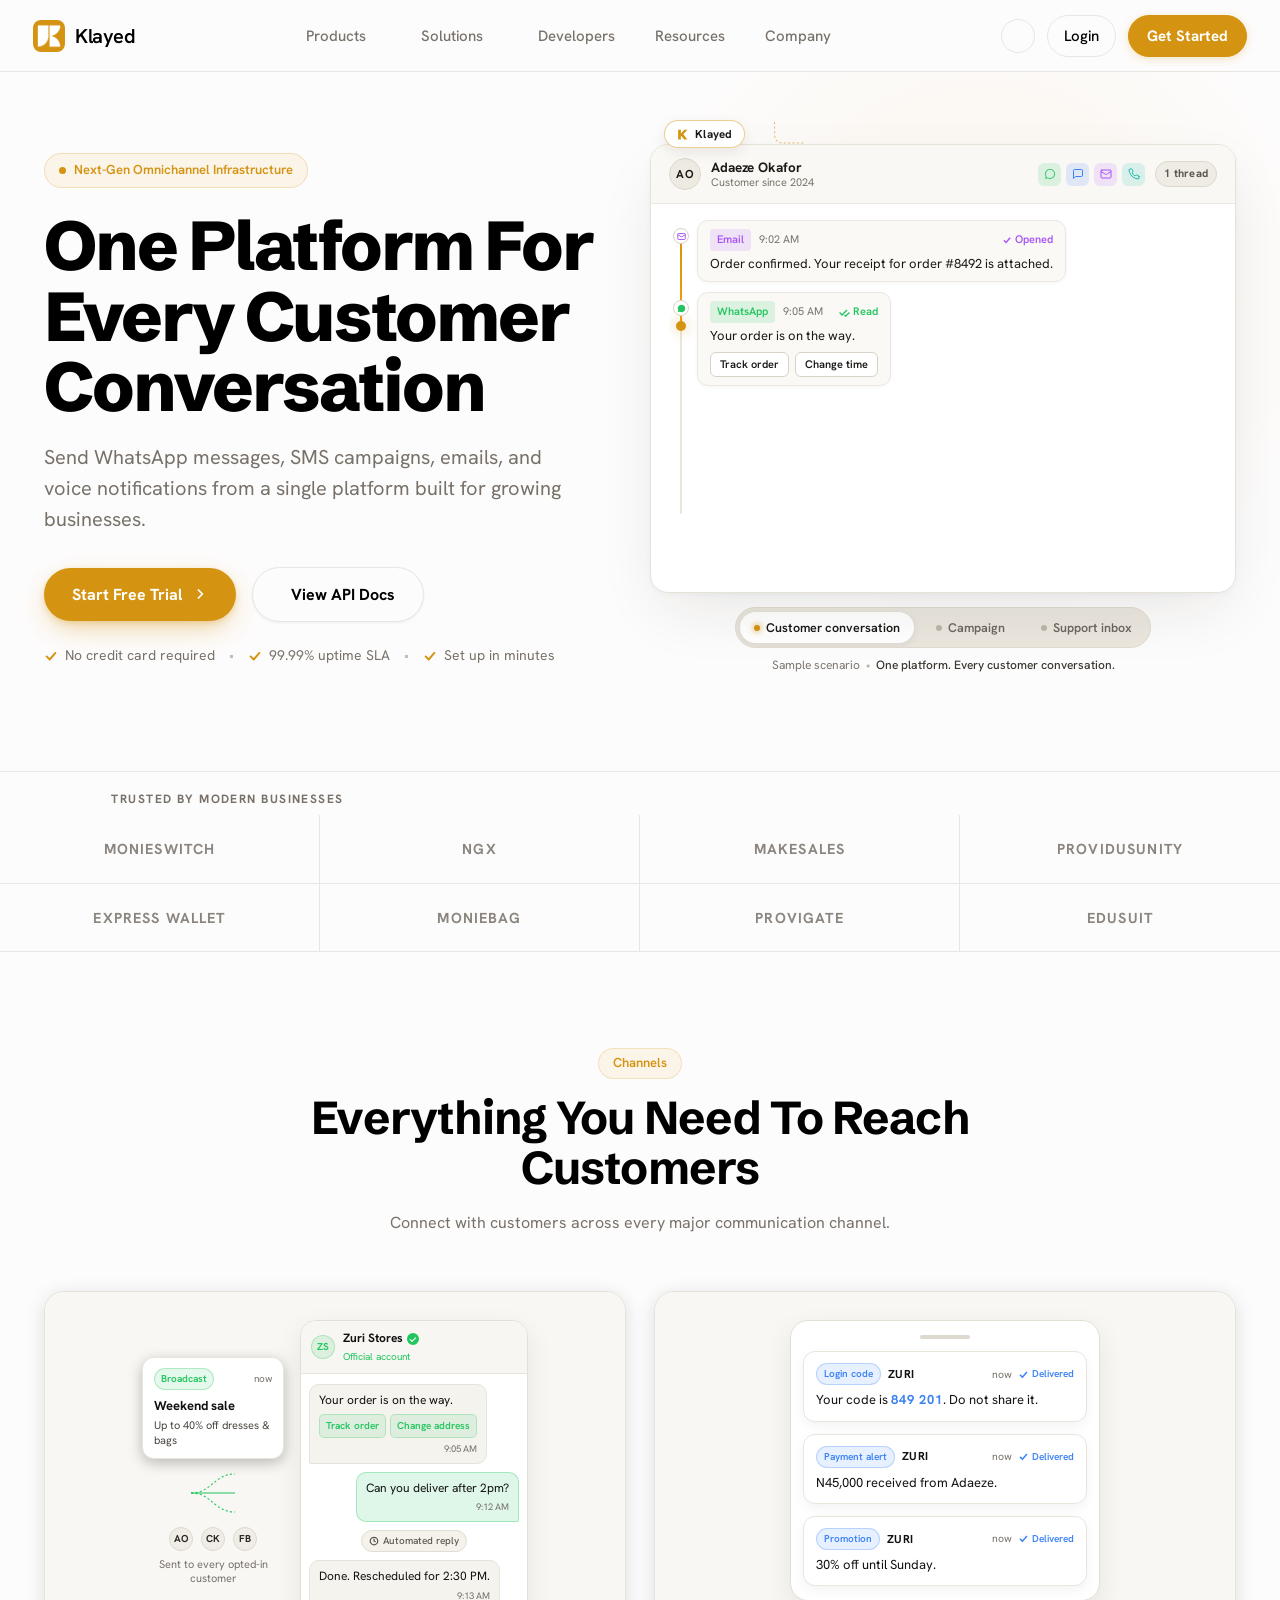
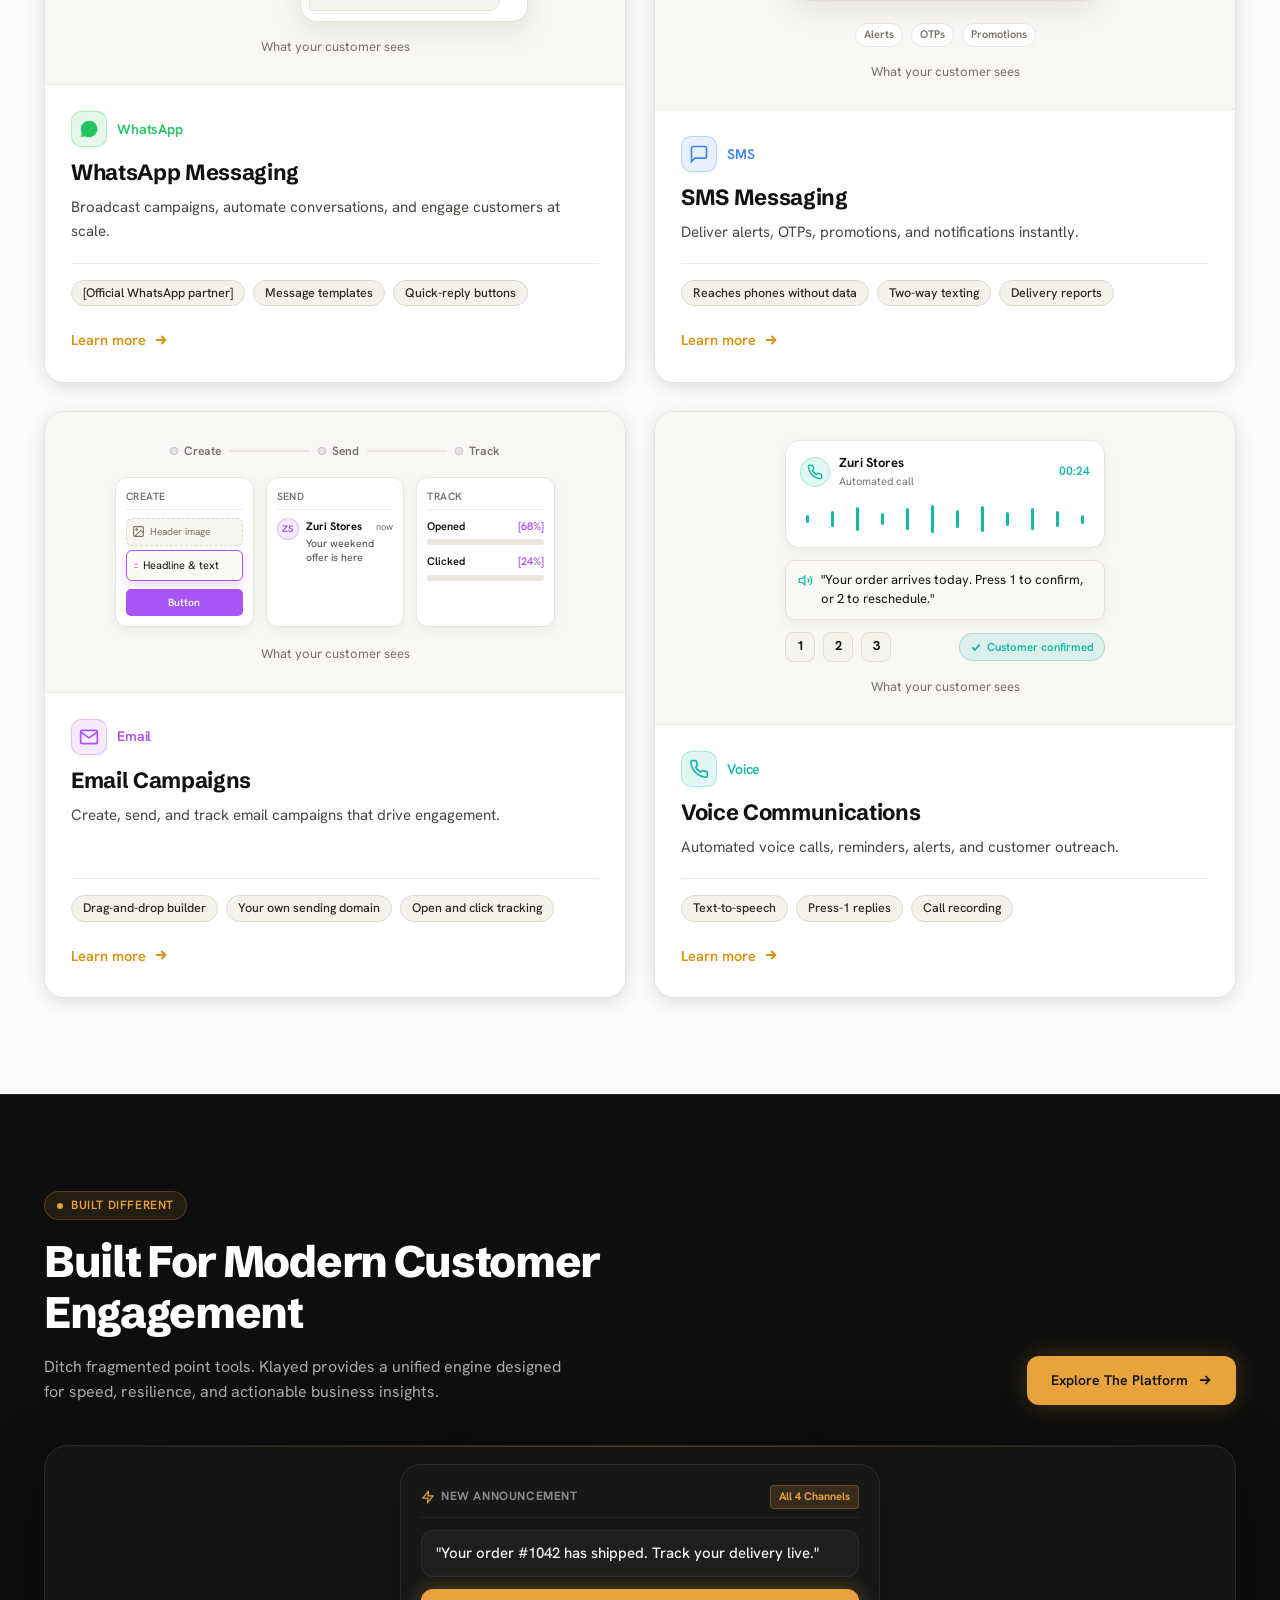
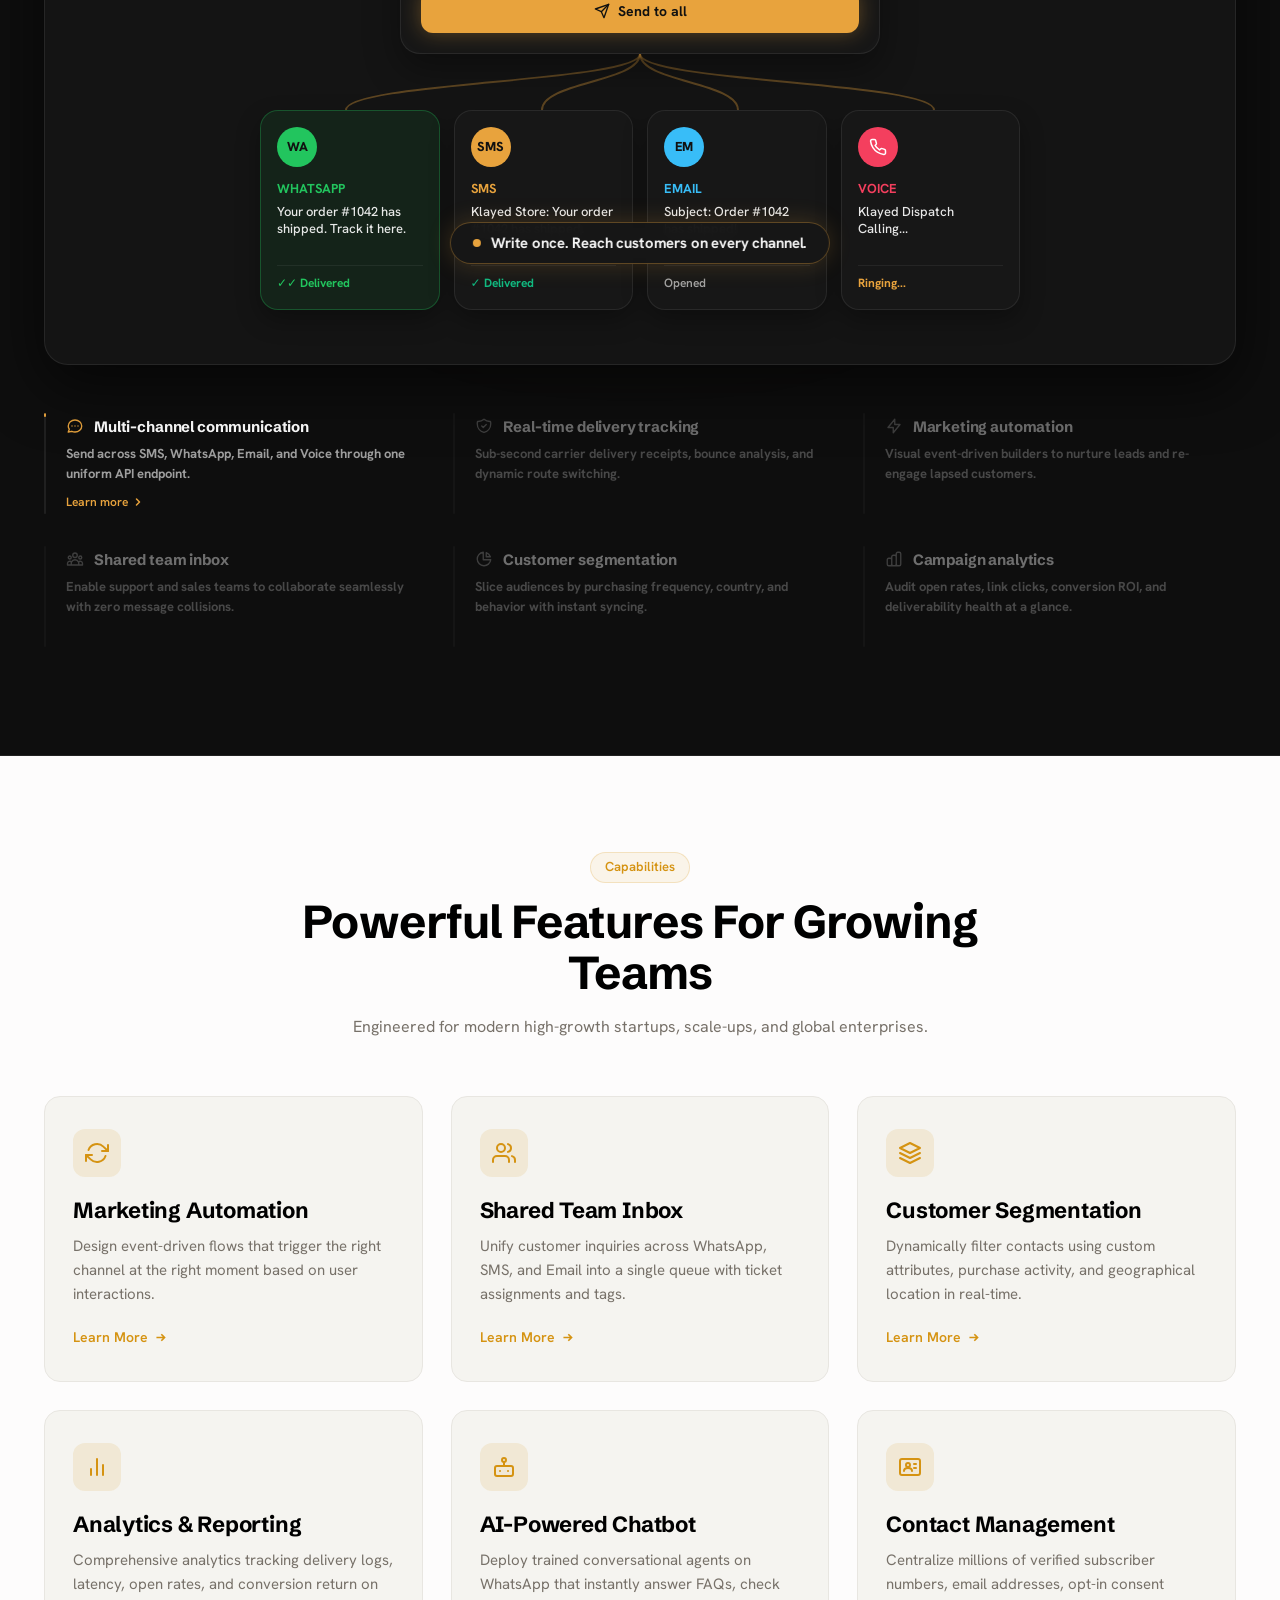
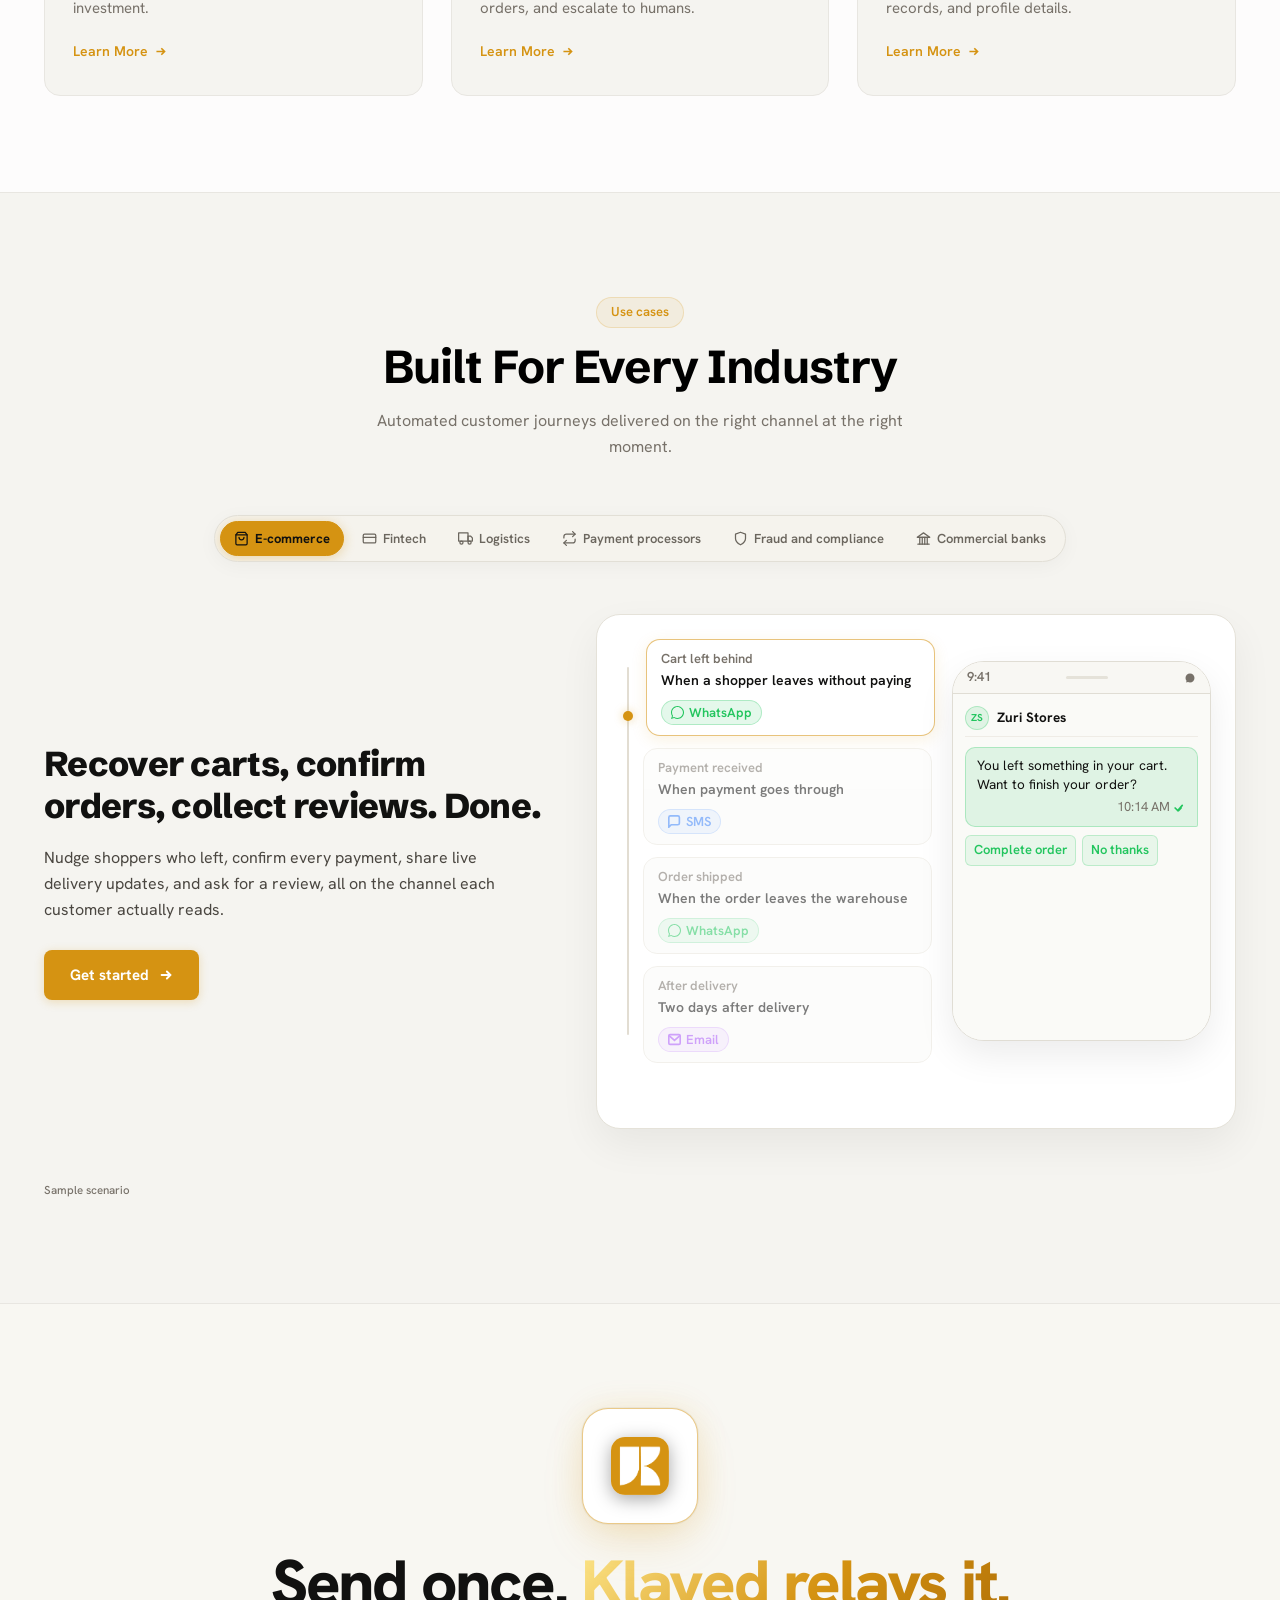
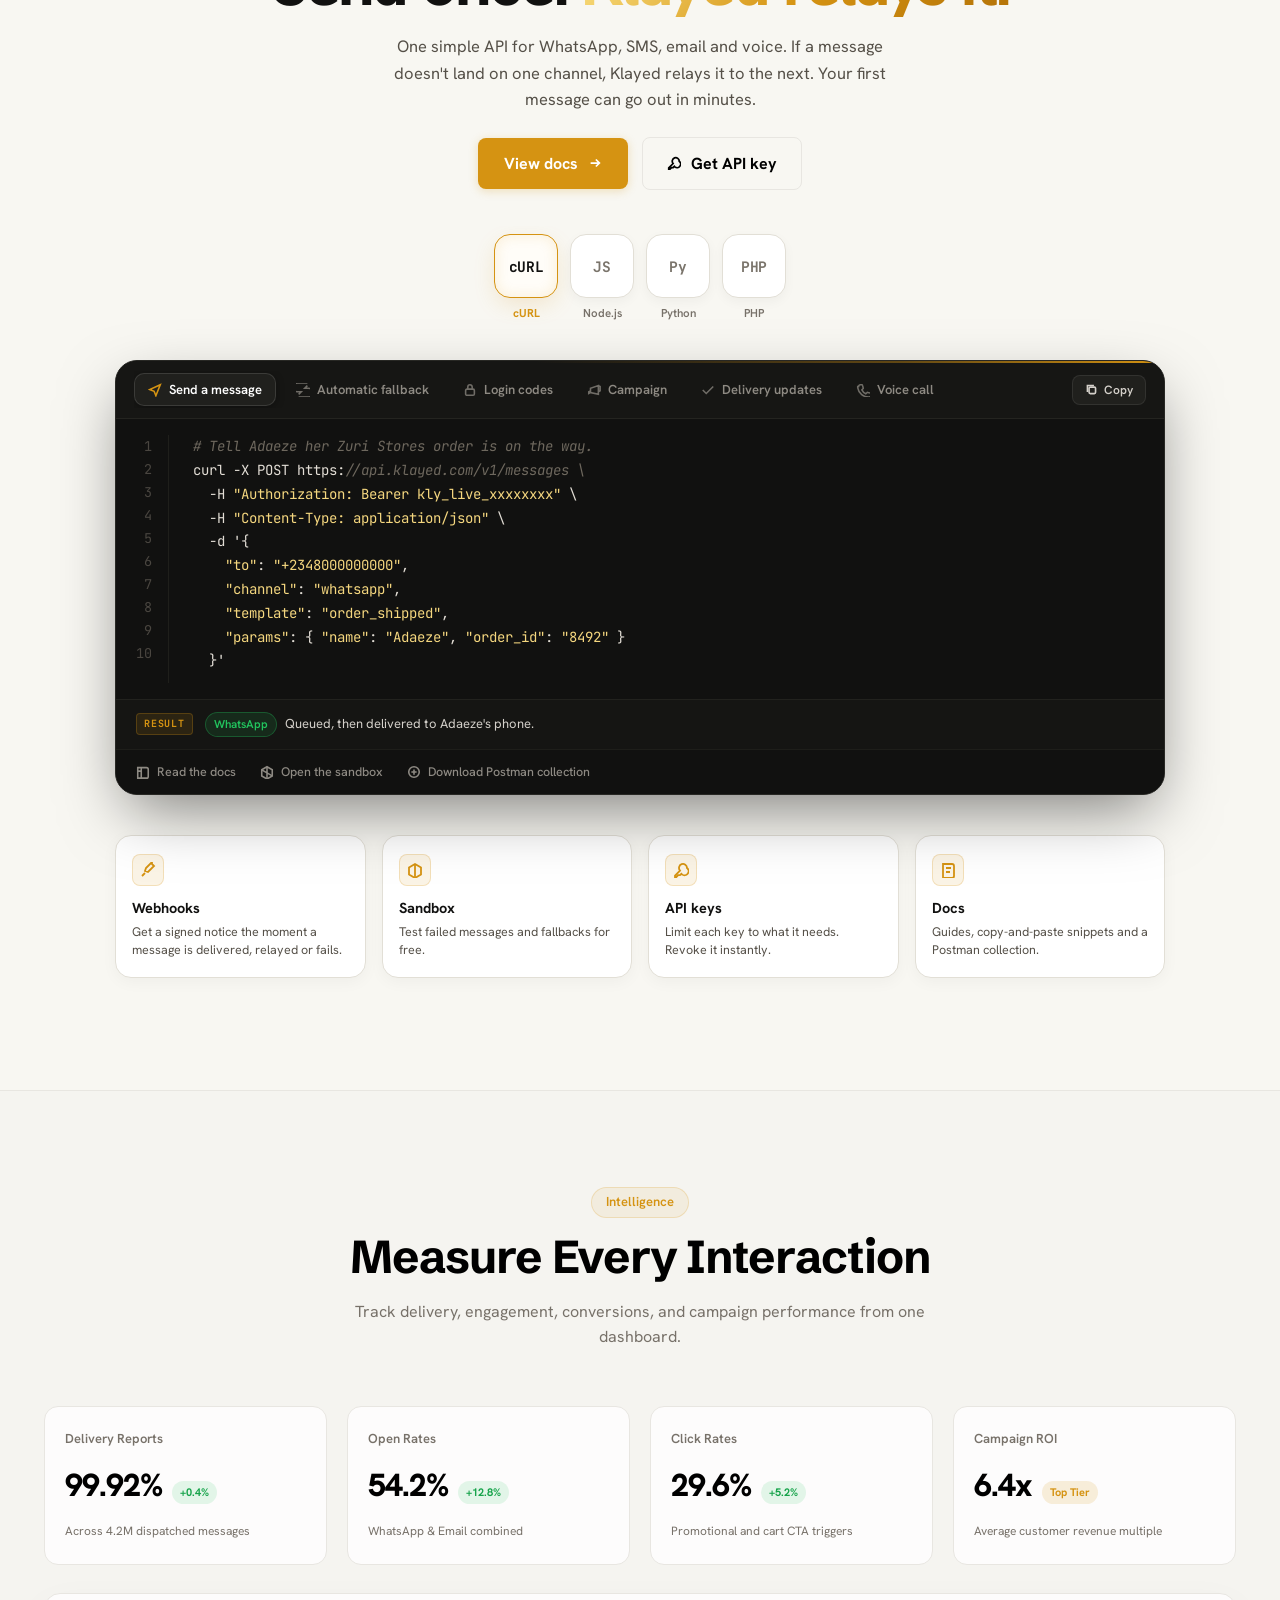
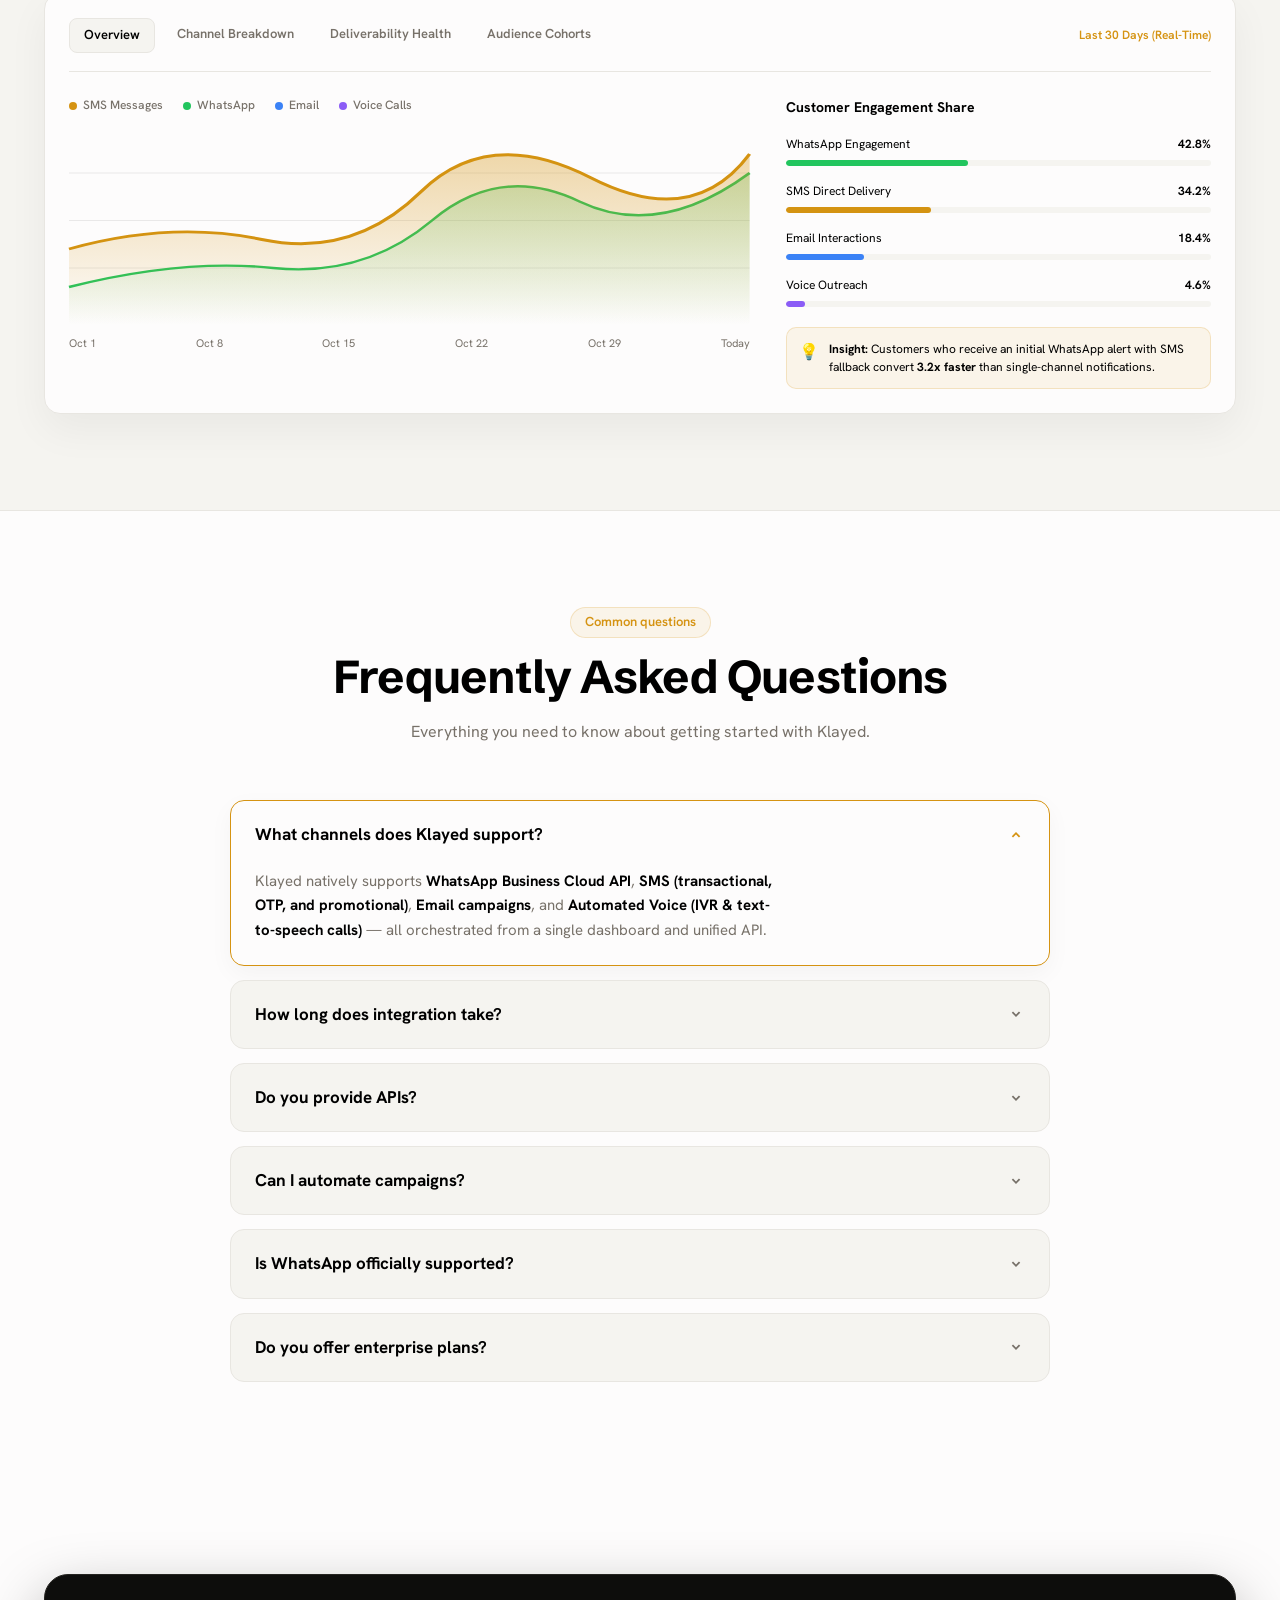
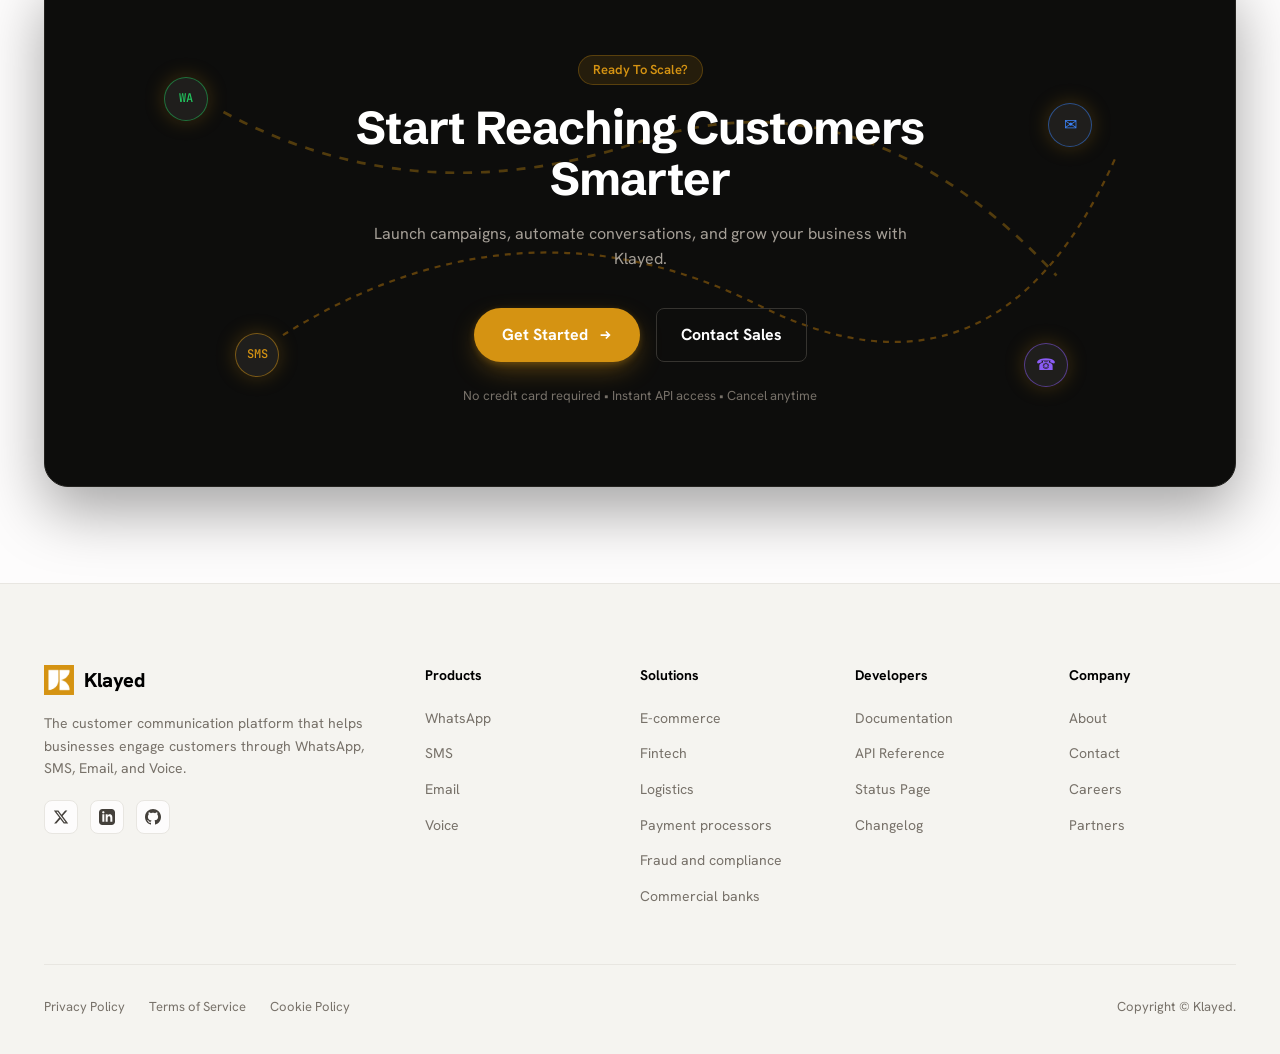
==== commit 9b728239: "Apply taller-stage treatment to all 5 illustrations with named constants" ====
--- a/klayed landing page/index.html
+++ b/klayed landing page/index.html
@@ -1418,70 +1418,81 @@
             <!-- Panel 0: Multi-channel communication -->
             <div class="kij-eng-panel is-active" id="kij-eng-panel-0" role="tabpanel" aria-labelledby="kij-eng-tab-0">
               <div class="kij-merchant-stage-inner">
-                <div class="kij-mc-grid">
-                  <!-- Composer Card -->
-                  <div class="kij-mc-composer">
+                <div style="width: 100%; max-width: 760px; display: flex; flex-direction: column; align-items: center;">
+                  <!-- Top: Gateway Card -->
+                  <div class="kij-mc-gateway-card">
                     <div style="display: flex; align-items: center; justify-content: space-between; padding-bottom: 8px; border-bottom: 1px solid rgba(255,255,255,0.06);">
-                      <span style="font-size: 12px; font-weight: 700; color: rgba(255,255,255,0.5); text-transform: uppercase; letter-spacing: 0.05em;">New Announcement</span>
-                      <span style="font-size: 11px; font-weight: 600; padding: 2px 8px; border-radius: 4px; background: rgba(232,163,61,0.1); color: #E8A33D;">All channels</span>
-                    </div>
-                    <div style="padding: 14px; border-radius: 12px; background: rgba(255,255,255,0.03); border: 1px solid rgba(255,255,255,0.06);">
+                      <span style="font-size: 12px; font-weight: 700; color: rgba(255,255,255,0.5); text-transform: uppercase; letter-spacing: 0.05em; display: flex; align-items: center; gap: 6px;">
+                        <svg viewBox="0 0 24 24" width="14" height="14" fill="none" stroke="#E8A33D" stroke-width="2" stroke-linecap="round" stroke-linejoin="round"><polygon points="13 2 3 14 12 14 11 22 21 10 12 10 13 2"/></svg>
+                        New Announcement
+                      </span>
+                      <span style="font-size: 11px; font-weight: 700; padding: 2px 8px; border-radius: 4px; background: rgba(232,163,61,0.15); color: #E8A33D; border: 1px solid rgba(232,163,61,0.3);">All 4 Channels</span>
+                    </div>
+                    <div style="padding: 12px 14px; border-radius: 12px; background: rgba(255,255,255,0.03); border: 1px solid rgba(255,255,255,0.06);">
                       <p style="margin: 0; font-size: 15px; font-weight: 500; color: rgba(255,255,255,0.95); line-height: 1.4;">
                         "Your order #1042 has shipped. Track your delivery live."
                       </p>
                     </div>
-                    <div style="width: 100%; padding: 12px; border-radius: 12px; background: #E8A33D; color: #111110; font-size: 14px; font-weight: 700; display: flex; align-items: center; justify-content: center; gap: 8px; box-shadow: 0 0 20px rgba(232,163,61,0.3);">
+                    <div style="width: 100%; padding: 11px; border-radius: 12px; background: #E8A33D; color: #111110; font-size: 14px; font-weight: 700; display: flex; align-items: center; justify-content: center; gap: 8px; box-shadow: 0 0 20px rgba(232,163,61,0.35);">
                       <svg viewBox="0 0 24 24" width="16" height="16" fill="none" stroke="currentColor" stroke-width="2" stroke-linecap="round" stroke-linejoin="round"><line x1="22" y1="2" x2="11" y2="13"/><polygon points="22 2 15 22 11 13 2 9 22 2"/></svg>
                       <span>Send to all</span>
                     </div>
                   </div>
 
-                  <!-- 4 Channel Previews -->
-                  <div class="kij-mc-channels-col">
-                    <div class="kij-mc-chan-item whatsapp">
-                      <div style="display: flex; align-items: center; gap: 12px; min-width: 0;">
-                        <div style="width: 32px; height: 32px; border-radius: 8px; background: #22C55E; color: #111; font-weight: 800; font-size: 12px; display: flex; align-items: center; justify-content: center; flex-shrink: 0;">WA</div>
-                        <div style="min-width: 0;">
-                          <strong style="font-size: 12px; color: #22C55E; display: block;">WhatsApp</strong>
-                          <span style="font-size: 13px; color: rgba(255,255,255,0.9); font-weight: 500; white-space: nowrap; overflow: hidden; text-overflow: ellipsis; display: block;">Your order #1042 has shipped. Track it here.</span>
-                        </div>
-                      </div>
-                      <span style="color: #22C55E; font-size: 12px; font-weight: 700; display: flex; align-items: center; gap: 4px; flex-shrink: 0;">✓✓ Delivered</span>
-                    </div>
-
-                    <div class="kij-mc-chan-item">
-                      <div style="display: flex; align-items: center; gap: 12px; min-width: 0;">
-                        <div style="width: 32px; height: 32px; border-radius: 8px; background: #E8A33D; color: #111; font-weight: 800; font-size: 12px; display: flex; align-items: center; justify-content: center; flex-shrink: 0;">SMS</div>
-                        <div style="min-width: 0;">
-                          <strong style="font-size: 12px; color: #E8A33D; display: block;">SMS</strong>
-                          <span style="font-size: 13px; color: rgba(255,255,255,0.9); font-weight: 500; white-space: nowrap; overflow: hidden; text-overflow: ellipsis; display: block;">Klayed Store: Your order #1042 has shipped.</span>
-                        </div>
-                      </div>
-                      <span style="color: #10B981; font-size: 12px; font-weight: 700; flex-shrink: 0;">✓ Delivered</span>
-                    </div>
-
-                    <div class="kij-mc-chan-item">
-                      <div style="display: flex; align-items: center; gap: 12px; min-width: 0;">
-                        <div style="width: 32px; height: 32px; border-radius: 8px; background: #38BDF8; color: #111; font-weight: 800; font-size: 12px; display: flex; align-items: center; justify-content: center; flex-shrink: 0;">EM</div>
-                        <div style="min-width: 0;">
-                          <strong style="font-size: 12px; color: #38BDF8; display: block;">Email</strong>
-                          <span style="font-size: 13px; color: rgba(255,255,255,0.9); font-weight: 500; white-space: nowrap; overflow: hidden; text-overflow: ellipsis; display: block;">Subject: Order #1042 has shipped!</span>
-                        </div>
-                      </div>
-                      <span style="color: rgba(255,255,255,0.5); font-size: 12px; font-weight: 600; flex-shrink: 0;">Opened</span>
-                    </div>
-
-                    <div class="kij-mc-chan-item">
-                      <div style="display: flex; align-items: center; gap: 12px; min-width: 0;">
-                        <div style="width: 32px; height: 32px; border-radius: 8px; background: #F43F5E; color: #fff; font-weight: 800; font-size: 12px; display: flex; align-items: center; justify-content: center; flex-shrink: 0;">
-                          <svg viewBox="0 0 24 24" width="16" height="16" fill="none" stroke="currentColor" stroke-width="2" stroke-linecap="round" stroke-linejoin="round"><path d="M22 16.92v3a2 2 0 01-2.18 2 19.79 19.79 0 01-8.63-3.07 19.5 19.5 0 01-6-6 19.79 19.79 0 01-3.07-8.67A2 2 0 014.11 2h3a2 2 0 012 1.72 12.84 12.84 0 00.7 2.81 2 2 0 01-.45 2.11L8.09 9.91a16 16 0 006 6l1.27-1.27a2 2 0 012.11-.45 12.84 12.84 0 002.81.7A2 2 0 0122 16.92z"/></svg>
-                        </div>
-                        <div style="min-width: 0;">
-                          <strong style="font-size: 12px; color: #F43F5E; display: block;">Voice Call</strong>
-                          <span style="font-size: 13px; color: rgba(255,255,255,0.9); font-weight: 500; white-space: nowrap; overflow: hidden; text-overflow: ellipsis; display: block;">Klayed Dispatch Calling...</span>
-                        </div>
-                      </div>
-                      <span style="color: #E8A33D; font-size: 12px; font-weight: 700; flex-shrink: 0;">Ringing...</span>
+                  <!-- 56px Connector Lines (Desktop) -->
+                  <svg viewBox="0 0 760 56" fill="none" class="kij-mc-connector-svg">
+                    <path d="M 380 0 C 380 28, 86 28, 86 56" stroke="rgba(232,163,61,0.35)" stroke-width="2" />
+                    <path d="M 380 0 C 380 28, 282 28, 282 56" stroke="rgba(232,163,61,0.35)" stroke-width="2" />
+                    <path d="M 380 0 C 380 28, 478 28, 478 56" stroke="rgba(232,163,61,0.35)" stroke-width="2" />
+                    <path d="M 380 0 C 380 28, 674 28, 674 56" stroke="rgba(232,163,61,0.35)" stroke-width="2" />
+                  </svg>
+
+                  <!-- 4 Channel Cards in One Row (200px tall) -->
+                  <div class="kij-mc-channel-row">
+                    <div class="kij-mc-channel-card whatsapp">
+                      <div>
+                        <div class="kij-mc-badge" style="background: #22C55E; color: #111;">WA</div>
+                        <strong style="font-size: 13px; color: #22C55E; display: block; text-transform: uppercase;">WhatsApp</strong>
+                        <p style="margin: 4px 0 0; font-size: 13px; color: rgba(255,255,255,0.9); font-weight: 500; line-height: 1.3;">Your order #1042 has shipped. Track it here.</p>
+                      </div>
+                      <div style="padding-top: 8px; border-top: 1px solid rgba(255,255,255,0.06); font-size: 12px; font-weight: 700; color: #22C55E;">
+                        ✓✓ Delivered
+                      </div>
+                    </div>
+
+                    <div class="kij-mc-channel-card">
+                      <div>
+                        <div class="kij-mc-badge" style="background: #E8A33D; color: #111;">SMS</div>
+                        <strong style="font-size: 13px; color: #E8A33D; display: block; text-transform: uppercase;">SMS</strong>
+                        <p style="margin: 4px 0 0; font-size: 13px; color: rgba(255,255,255,0.9); font-weight: 500; line-height: 1.3;">Klayed Store: Your order #1042 has shipped.</p>
+                      </div>
+                      <div style="padding-top: 8px; border-top: 1px solid rgba(255,255,255,0.06); font-size: 12px; font-weight: 700; color: #10B981;">
+                        ✓ Delivered
+                      </div>
+                    </div>
+
+                    <div class="kij-mc-channel-card">
+                      <div>
+                        <div class="kij-mc-badge" style="background: #38BDF8; color: #111;">EM</div>
+                        <strong style="font-size: 13px; color: #38BDF8; display: block; text-transform: uppercase;">Email</strong>
+                        <p style="margin: 4px 0 0; font-size: 13px; color: rgba(255,255,255,0.9); font-weight: 500; line-height: 1.3;">Subject: Order #1042 has shipped!</p>
+                      </div>
+                      <div style="padding-top: 8px; border-top: 1px solid rgba(255,255,255,0.06); font-size: 12px; font-weight: 600; color: rgba(255,255,255,0.6);">
+                        Opened
+                      </div>
+                    </div>
+
+                    <div class="kij-mc-channel-card">
+                      <div>
+                        <div class="kij-mc-badge" style="background: #F43F5E; color: #fff;">
+                          <svg viewBox="0 0 24 24" width="18" height="18" fill="none" stroke="currentColor" stroke-width="2" stroke-linecap="round" stroke-linejoin="round"><path d="M22 16.92v3a2 2 0 01-2.18 2 19.79 19.79 0 01-8.63-3.07 19.5 19.5 0 01-6-6 19.79 19.79 0 01-3.07-8.67A2 2 0 014.11 2h3a2 2 0 012 1.72 12.84 12.84 0 00.7 2.81 2 2 0 01-.45 2.11L8.09 9.91a16 16 0 006 6l1.27-1.27a2 2 0 012.11-.45 12.84 12.84 0 002.81.7A2 2 0 0122 16.92z"/></svg>
+                        </div>
+                        <strong style="font-size: 13px; color: #F43F5E; display: block; text-transform: uppercase;">Voice</strong>
+                        <p style="margin: 4px 0 0; font-size: 13px; color: rgba(255,255,255,0.9); font-weight: 500; line-height: 1.3;">Klayed Dispatch Calling...</p>
+                      </div>
+                      <div style="padding-top: 8px; border-top: 1px solid rgba(255,255,255,0.06); font-size: 12px; font-weight: 700; color: #E8A33D;">
+                        Ringing...
+                      </div>
                     </div>
                   </div>
                 </div>
@@ -1496,55 +1507,74 @@
             <!-- Panel 1: Real-time delivery tracking -->
             <div class="kij-eng-panel" id="kij-eng-panel-1" role="tabpanel" aria-labelledby="kij-eng-tab-1">
               <div class="kij-merchant-stage-inner">
-                <div class="kij-dt-grid">
-                  <!-- Lanes -->
-                  <div style="display: flex; flex-direction: column; gap: 14px;">
-                    <!-- Chioma Lane -->
-                    <div class="kij-dt-card">
-                      <div style="display: flex; align-items: center; justify-content: space-between; margin-bottom: 12px;">
-                        <div style="display: flex; align-items: center; gap: 12px;">
-                          <div style="width: 36px; height: 36px; border-radius: 50%; background: rgba(168,85,247,0.2); color: #d8b4fe; font-weight: 700; font-size: 13px; display: flex; align-items: center; justify-content: center; border: 1px solid rgba(168,85,247,0.3);">CO</div>
-                          <div>
-                            <strong style="font-size: 15px; color: #fff; display: block;">Chioma Okon</strong>
-                            <span style="font-size: 12px; color: rgba(255,255,255,0.4);">0803 214 9811</span>
-                          </div>
-                        </div>
-                        <span style="padding: 3px 10px; border-radius: 9999px; background: rgba(34,197,94,0.15); border: 1px solid rgba(34,197,94,0.3); color: #22C55E; font-size: 12px; font-weight: 700;">Delivered</span>
-                      </div>
-                      <div style="display: grid; grid-template-columns: repeat(3, 1fr); gap: 8px; padding-top: 10px; border-top: 1px solid rgba(255,255,255,0.06); text-align: center; font-size: 12px;">
-                        <span style="color: #22C55E; font-weight: 600;">✓ Sent</span>
-                        <span style="color: #22C55E; font-weight: 600;">✓ Delivered</span>
-                        <span style="color: #22C55E; font-weight: 700;">✓✓ Read</span>
-                      </div>
-                    </div>
-
-                    <!-- Babatunde Lane -->
-                    <div class="kij-dt-card">
-                      <div style="display: flex; align-items: center; justify-content: space-between; margin-bottom: 12px;">
-                        <div style="display: flex; align-items: center; gap: 12px;">
-                          <div style="width: 36px; height: 36px; border-radius: 50%; background: rgba(20,184,166,0.2); color: #5eead4; font-weight: 700; font-size: 13px; display: flex; align-items: center; justify-content: center; border: 1px solid rgba(20,184,166,0.3);">BA</div>
-                          <div>
-                            <strong style="font-size: 15px; color: #fff; display: block;">Babatunde Adeleke</strong>
-                            <span style="font-size: 12px; color: rgba(255,255,255,0.4);">0812 559 4022</span>
-                          </div>
-                        </div>
-                        <span style="padding: 3px 10px; border-radius: 9999px; background: rgba(232,163,61,0.15); border: 1px solid rgba(232,163,61,0.3); color: #E8A33D; font-size: 12px; font-weight: 700;">Auto-switched to SMS</span>
-                      </div>
-                      <div style="display: flex; align-items: center; justify-content: space-between; padding-top: 10px; border-top: 1px solid rgba(255,255,255,0.06); font-size: 12px;">
-                        <span style="color: #F87171; font-weight: 600;">✕ WhatsApp Failed</span>
-                        <span style="color: #E8A33D; font-weight: 600;">↻ Auto-rerouted</span>
-                        <span style="color: #22C55E; font-weight: 700;">✓ SMS Delivered</span>
-                      </div>
-                    </div>
-                  </div>
-
-                  <!-- Right Stat Card -->
-                  <div class="kij-dt-stat-box">
-                    <span style="font-size: 12px; font-weight: 700; color: rgba(255,255,255,0.5); text-transform: uppercase; letter-spacing: 0.05em; margin-bottom: 8px;">Delivery Health</span>
-                    <strong style="font-size: 48px; font-weight: 800; color: #E8A33D; line-height: 1; letter-spacing: -0.03em;">98.4%</strong>
-                    <span style="font-size: 14px; font-weight: 600; color: #22C55E; margin-top: 12px; display: flex; align-items: center; gap: 6px;">
-                      ✓ Delivered on time
-                    </span>
+                <div class="kij-dt-table-card">
+                  <!-- Header -->
+                  <div style="display: flex; align-items: center; justify-content: space-between; padding-bottom: 12px; border-bottom: 1px solid rgba(255,255,255,0.06);">
+                    <div style="display: flex; align-items: center; gap: 8px;">
+                      <svg viewBox="0 0 24 24" width="16" height="16" fill="none" stroke="#E8A33D" stroke-width="2" stroke-linecap="round" stroke-linejoin="round"><polyline points="22 12 18 12 15 21 9 3 6 12 2 12"/></svg>
+                      <strong style="font-size: 15px; color: #fff;">Live Delivery Telemetry</strong>
+                    </div>
+                    <div style="display: flex; align-items: center; gap: 10px;">
+                      <span style="font-size: 12px; font-family: monospace; color: rgba(255,255,255,0.6); background: rgba(255,255,255,0.05); padding: 3px 10px; border-radius: 9999px; border: 1px solid rgba(255,255,255,0.1);">● 18ms latency</span>
+                      <span style="font-size: 12px; font-weight: 700; color: #22C55E; background: rgba(34,197,94,0.15); padding: 3px 10px; border-radius: 9999px; border: 1px solid rgba(34,197,94,0.3);">98.4% on time</span>
+                    </div>
+                  </div>
+
+                  <!-- Row 1: Chioma -->
+                  <div class="kij-dt-row">
+                    <div style="display: flex; align-items: center; gap: 12px;">
+                      <div style="width: 38px; height: 38px; border-radius: 50%; background: rgba(168,85,247,0.2); color: #d8b4fe; font-weight: 700; font-size: 13px; display: flex; align-items: center; justify-content: center; border: 1px solid rgba(168,85,247,0.3);">CO</div>
+                      <div>
+                        <strong style="font-size: 15px; color: #fff; display: block;">Chioma Okon</strong>
+                        <span style="font-size: 13px; font-family: monospace; color: rgba(255,255,255,0.5);">0803 214 9811</span>
+                      </div>
+                    </div>
+                    <span style="padding: 4px 12px; border-radius: 9999px; background: rgba(34,197,94,0.15); border: 1px solid rgba(34,197,94,0.3); color: #22C55E; font-size: 13px; font-weight: 700;">✓✓ Read</span>
+                  </div>
+
+                  <!-- Row 2: Emeka -->
+                  <div class="kij-dt-row">
+                    <div style="display: flex; align-items: center; gap: 12px;">
+                      <div style="width: 38px; height: 38px; border-radius: 50%; background: rgba(59,130,246,0.2); color: #93c5fd; font-weight: 700; font-size: 13px; display: flex; align-items: center; justify-content: center; border: 1px solid rgba(59,130,246,0.3);">EO</div>
+                      <div>
+                        <strong style="font-size: 15px; color: #fff; display: block;">Emeka Obi</strong>
+                        <span style="font-size: 13px; font-family: monospace; color: rgba(255,255,255,0.5);">0802 881 2045</span>
+                      </div>
+                    </div>
+                    <span style="padding: 4px 12px; border-radius: 9999px; background: rgba(34,197,94,0.15); border: 1px solid rgba(34,197,94,0.3); color: #22C55E; font-size: 13px; font-weight: 700;">✓ Delivered</span>
+                  </div>
+
+                  <!-- Row 3: Babatunde (Failover) -->
+                  <div class="kij-dt-row failover-active">
+                    <div style="display: flex; align-items: center; gap: 12px;">
+                      <div style="width: 38px; height: 38px; border-radius: 50%; background: rgba(20,184,166,0.2); color: #5eead4; font-weight: 700; font-size: 13px; display: flex; align-items: center; justify-content: center; border: 1px solid rgba(20,184,166,0.3);">BA</div>
+                      <div>
+                        <strong style="font-size: 15px; color: #fff; display: block;">Babatunde Adeleke</strong>
+                        <span style="font-size: 13px; font-family: monospace; color: rgba(255,255,255,0.5);">0812 559 4022</span>
+                      </div>
+                    </div>
+                    <span style="padding: 4px 12px; border-radius: 9999px; background: rgba(34,197,94,0.15); border: 1px solid rgba(34,197,94,0.3); color: #22C55E; font-size: 13px; font-weight: 700; box-shadow: 0 0 12px rgba(34,197,94,0.25);">✓ SMS Delivered (Auto-Rerouted)</span>
+                  </div>
+
+                  <!-- Row 4: Amina -->
+                  <div class="kij-dt-row">
+                    <div style="display: flex; align-items: center; gap: 12px;">
+                      <div style="width: 38px; height: 38px; border-radius: 50%; background: rgba(244,63,94,0.2); color: #fda4af; font-weight: 700; font-size: 13px; display: flex; align-items: center; justify-content: center; border: 1px solid rgba(244,63,94,0.3);">AB</div>
+                      <div>
+                        <strong style="font-size: 15px; color: #fff; display: block;">Amina Bello</strong>
+                        <span style="font-size: 13px; font-family: monospace; color: rgba(255,255,255,0.5);">0813 902 4411</span>
+                      </div>
+                    </div>
+                    <span style="padding: 4px 12px; border-radius: 9999px; background: rgba(56,189,248,0.15); border: 1px solid rgba(56,189,248,0.3); color: #38bdf8; font-size: 13px; font-weight: 700;">Opened</span>
+                  </div>
+
+                  <!-- Banner -->
+                  <div style="padding: 10px 14px; border-radius: 12px; background: rgba(232,163,61,0.1); border: 1px solid rgba(232,163,61,0.3); display: flex; align-items: center; justify-content: space-between; font-size: 13px; color: #E8A33D; font-weight: 600;">
+                    <div style="display: flex; align-items: center; gap: 8px;">
+                      <svg viewBox="0 0 24 24" width="16" height="16" fill="none" stroke="currentColor" stroke-width="2" stroke-linecap="round" stroke-linejoin="round"><polyline points="23 4 23 10 17 10"/><polyline points="1 20 1 14 7 14"/><path d="M3.51 9a9 9 0 0114.85-3.36L23 10M1 14l4.64 4.36A9 9 0 0020.49 15"/></svg>
+                      <span>Auto-failover: Switched failed WhatsApp to MTN SMS in 340ms</span>
+                    </div>
+                    <span style="font-size: 11px; font-weight: 700; background: rgba(0,0,0,0.4); padding: 3px 8px; border-radius: 4px; color: #fff;">Auto-Resolved</span>
                   </div>
                 </div>
 
@@ -1558,52 +1588,66 @@
             <!-- Panel 2: Marketing automation -->
             <div class="kij-eng-panel" id="kij-eng-panel-2" role="tabpanel" aria-labelledby="kij-eng-tab-2">
               <div class="kij-merchant-stage-inner">
-                <!-- 4 Steps Flow -->
-                <div class="kij-ma-nodes-grid">
-                  <div class="kij-ma-node">
-                    <div style="width: 38px; height: 38px; border-radius: 10px; background: rgba(255,255,255,0.05); color: #fff; display: flex; align-items: center; justify-content: center; margin-bottom: 10px;">
-                      <svg viewBox="0 0 24 24" width="20" height="20" fill="none" stroke="currentColor" stroke-width="2" stroke-linecap="round" stroke-linejoin="round"><path d="M6 2L3 6v14a2 2 0 002 2h14a2 2 0 002-2V6l-3-4z"/><line x1="3" y1="6" x2="21" y2="6"/><path d="M16 10a4 4 0 01-8 0"/></svg>
-                    </div>
-                    <strong style="font-size: 14px; color: #fff; line-height: 1.2;">Customer leaves cart</strong>
-                    <span style="font-size: 11px; color: rgba(255,255,255,0.5); margin-top: 4px;">₦38,500 in bag</span>
-                  </div>
-
-                  <div class="kij-ma-node">
-                    <div style="width: 38px; height: 38px; border-radius: 10px; background: rgba(255,255,255,0.05); color: #fff; display: flex; align-items: center; justify-content: center; margin-bottom: 10px;">
-                      <svg viewBox="0 0 24 24" width="20" height="20" fill="none" stroke="currentColor" stroke-width="2" stroke-linecap="round" stroke-linejoin="round"><circle cx="12" cy="12" r="10"/><polyline points="12 6 12 12 16 14"/></svg>
-                    </div>
-                    <strong style="font-size: 14px; color: #fff; line-height: 1.2;">Wait 45 minutes</strong>
-                    <span style="font-size: 11px; color: rgba(255,255,255,0.5); margin-top: 4px;">Auto countdown</span>
-                  </div>
-
-                  <div class="kij-ma-node">
-                    <div style="width: 38px; height: 38px; border-radius: 10px; background: rgba(255,255,255,0.05); color: #fff; display: flex; align-items: center; justify-content: center; margin-bottom: 10px;">
-                      <svg viewBox="0 0 24 24" width="20" height="20" fill="none" stroke="currentColor" stroke-width="2" stroke-linecap="round" stroke-linejoin="round"><polygon points="22 3 2 3 10 12.46 10 19 14 21 14 12.46 22 3"/></svg>
-                    </div>
-                    <strong style="font-size: 14px; color: #fff; line-height: 1.2;">Cart over ₦20,000?</strong>
-                    <span style="font-size: 11px; color: #22C55E; margin-top: 4px; font-weight: 600;">Yes, VIP cart</span>
-                  </div>
-
-                  <div class="kij-ma-node active-success">
-                    <div style="width: 38px; height: 38px; border-radius: 10px; background: #22C55E; color: #111; display: flex; align-items: center; justify-content: center; margin-bottom: 10px;">
-                      <svg viewBox="0 0 24 24" width="20" height="20" fill="none" stroke="currentColor" stroke-width="2" stroke-linecap="round" stroke-linejoin="round"><path d="M21 15a2 2 0 01-2 2H7l-4 4V5a2 2 0 012-2h14a2 2 0 012 2z"/></svg>
-                    </div>
-                    <strong style="font-size: 14px; color: #22C55E; line-height: 1.2;">Send WhatsApp offer</strong>
-                    <span style="font-size: 11px; color: rgba(255,255,255,0.7); margin-top: 4px;">10% off coupon</span>
-                  </div>
-                </div>
-
-                <!-- Bottom Recovery Notification -->
-                <div class="kij-ma-popout">
-                  <div style="display: flex; align-items: center; gap: 12px;">
-                    <div style="width: 36px; height: 36px; border-radius: 10px; background: #22C55E; color: #111; font-weight: 800; font-size: 13px; display: flex; align-items: center; justify-content: center; flex-shrink: 0;">WA</div>
-                    <div>
-                      <span style="font-size: 11px; font-weight: 700; color: #22C55E; display: block;">Automated WhatsApp Message</span>
-                      <strong style="font-size: 14px; color: #fff;">"You forgot your items! Here is 10% off your order."</strong>
-                    </div>
-                  </div>
-                  <div style="padding: 6px 14px; border-radius: 10px; background: #22C55E; color: #111; font-weight: 800; font-size: 14px; flex-shrink: 0; box-shadow: 0 0 20px rgba(34,197,94,0.3);">
-                    +₦45,000 recovered
+                <div class="kij-ma-flow-group">
+                  <!-- 4 Large Nodes (240px tall, 40px icons) -->
+                  <div class="kij-ma-nodes-grid">
+                    <div class="kij-ma-node">
+                      <span style="font-size: 10px; font-weight: 700; text-transform: uppercase; letter-spacing: 0.05em; padding: 2px 8px; border-radius: 9999px; background: rgba(255,255,255,0.05); color: rgba(255,255,255,0.4);">Trigger</span>
+                      <div style="display: flex; flex-direction: column; align-items: center;">
+                        <div class="kij-ma-node-icon" style="background: rgba(255,255,255,0.05); border: 1px solid rgba(255,255,255,0.1); color: rgba(255,255,255,0.9);">
+                          <svg viewBox="0 0 24 24" width="28" height="28" fill="none" stroke="currentColor" stroke-width="2" stroke-linecap="round" stroke-linejoin="round"><path d="M6 2L3 6v14a2 2 0 002 2h14a2 2 0 002-2V6l-3-4z"/><line x1="3" y1="6" x2="21" y2="6"/><path d="M16 10a4 4 0 01-8 0"/></svg>
+                        </div>
+                        <strong style="font-size: 15px; color: #fff; line-height: 1.25;">Customer leaves cart</strong>
+                      </div>
+                      <span style="font-size: 12px; color: rgba(255,255,255,0.5); font-weight: 600;">₦38,500 in bag</span>
+                    </div>
+
+                    <div class="kij-ma-node">
+                      <span style="font-size: 10px; font-weight: 700; text-transform: uppercase; letter-spacing: 0.05em; padding: 2px 8px; border-radius: 9999px; background: rgba(255,255,255,0.05); color: rgba(255,255,255,0.4);">Delay</span>
+                      <div style="display: flex; flex-direction: column; align-items: center;">
+                        <div class="kij-ma-node-icon" style="background: rgba(255,255,255,0.05); border: 1px solid rgba(255,255,255,0.1); color: rgba(255,255,255,0.9);">
+                          <svg viewBox="0 0 24 24" width="28" height="28" fill="none" stroke="currentColor" stroke-width="2" stroke-linecap="round" stroke-linejoin="round"><circle cx="12" cy="12" r="10"/><polyline points="12 6 12 12 16 14"/></svg>
+                        </div>
+                        <strong style="font-size: 15px; color: #fff; line-height: 1.25;">Wait 45 minutes</strong>
+                      </div>
+                      <span style="font-size: 12px; color: rgba(255,255,255,0.5); font-weight: 600;">Auto countdown</span>
+                    </div>
+
+                    <div class="kij-ma-node">
+                      <span style="font-size: 10px; font-weight: 700; text-transform: uppercase; letter-spacing: 0.05em; padding: 2px 8px; border-radius: 9999px; background: rgba(255,255,255,0.05); color: rgba(255,255,255,0.4);">Condition</span>
+                      <div style="display: flex; flex-direction: column; align-items: center;">
+                        <div class="kij-ma-node-icon" style="background: rgba(255,255,255,0.1); border: 1px solid rgba(255,255,255,0.15); color: rgba(255,255,255,0.9);">
+                          <svg viewBox="0 0 24 24" width="28" height="28" fill="none" stroke="currentColor" stroke-width="2" stroke-linecap="round" stroke-linejoin="round"><polygon points="22 3 2 3 10 12.46 10 19 14 21 14 12.46 22 3"/></svg>
+                        </div>
+                        <strong style="font-size: 15px; color: #fff; line-height: 1.25;">Cart over ₦20,000?</strong>
+                      </div>
+                      <span style="font-size: 12px; color: #22C55E; font-weight: 600;">Yes, VIP cart</span>
+                    </div>
+
+                    <div class="kij-ma-node active-success">
+                      <span style="font-size: 10px; font-weight: 700; text-transform: uppercase; letter-spacing: 0.05em; padding: 2px 8px; border-radius: 9999px; background: rgba(232,163,61,0.2); color: #E8A33D;">Action</span>
+                      <div style="display: flex; flex-direction: column; align-items: center;">
+                        <div class="kij-ma-node-icon" style="background: #E8A33D; color: #111; box-shadow: 0 0 20px rgba(232,163,61,0.4);">
+                          <svg viewBox="0 0 24 24" width="28" height="28" fill="none" stroke="currentColor" stroke-width="2" stroke-linecap="round" stroke-linejoin="round"><path d="M21 15a2 2 0 01-2 2H7l-4 4V5a2 2 0 012-2h14a2 2 0 012 2z"/></svg>
+                        </div>
+                        <strong style="font-size: 15px; color: #fff; line-height: 1.25;">Send WhatsApp offer</strong>
+                      </div>
+                      <span style="font-size: 12px; color: #22C55E; font-weight: 600;">10% off coupon</span>
+                    </div>
+                  </div>
+
+                  <!-- Uplift Chip -->
+                  <div class="kij-ma-popout">
+                    <div style="display: flex; align-items: center; gap: 12px;">
+                      <div style="width: 38px; height: 38px; border-radius: 12px; background: #22C55E; color: #111; font-weight: 800; font-size: 13px; display: flex; align-items: center; justify-content: center; flex-shrink: 0; box-shadow: 0 0 15px rgba(34,197,94,0.3);">WA</div>
+                      <div>
+                        <span style="font-size: 11px; font-weight: 700; color: #22C55E; text-transform: uppercase; letter-spacing: 0.05em; display: block;">Direct WhatsApp Offer</span>
+                        <strong style="font-size: 14px; color: #fff;">"You forgot your items! Here is 10% off your order."</strong>
+                      </div>
+                    </div>
+                    <div style="padding: 8px 16px; border-radius: 12px; background: #22C55E; color: #111; font-weight: 800; font-size: 14px; flex-shrink: 0; box-shadow: 0 0 20px rgba(34,197,94,0.35);">
+                      +₦45,000 recovered automatically
+                    </div>
                   </div>
                 </div>
 
@@ -1614,7 +1658,7 @@
               </div>
             </div>
 
-            <!-- Panel 3: Shared team inbox -->
+            <!-- Panel 3: Shared team inbox (Reference) -->
             <div class="kij-eng-panel" id="kij-eng-panel-3" role="tabpanel" aria-labelledby="kij-eng-tab-3">
               <div class="kij-merchant-stage-inner">
                 <div class="kij-si-wrapper">
@@ -1622,48 +1666,48 @@
                   <div style="display: flex; align-items: center; justify-content: space-between; padding-bottom: 12px; border-bottom: 1px solid rgba(255,255,255,0.06);">
                     <div style="display: flex; align-items: center; gap: 8px;">
                       <svg viewBox="0 0 24 24" width="16" height="16" fill="none" stroke="#E8A33D" stroke-width="2" stroke-linecap="round" stroke-linejoin="round"><path d="M17 21v-2a4 4 0 00-4-4H5a4 4 0 00-4 4v2"/><circle cx="9" cy="7" r="4"/><path d="M23 21v-2a4 4 0 00-3-3.87"/><path d="M16 3.13a4 4 0 010 7.75"/></svg>
-                      <strong style="font-size: 14px; color: #fff;">Customer Support Team</strong>
+                      <strong style="font-size: 15px; color: #fff;">Customer Support Team</strong>
                     </div>
                     <div style="display: flex; align-items: center; gap: 8px;">
                       <span style="font-size: 12px; color: rgba(255,255,255,0.5);">Online:</span>
                       <div style="display: flex; align-items: center; margin-left: -4px;">
-                        <div style="width: 26px; height: 26px; border-radius: 50%; background: #E8A33D; color: #111; font-weight: 800; font-size: 10px; display: flex; align-items: center; justify-content: center; border: 2px solid #171717;">AD</div>
-                        <div style="width: 26px; height: 26px; border-radius: 50%; background: #3B82F6; color: #fff; font-weight: 800; font-size: 10px; display: flex; align-items: center; justify-content: center; border: 2px solid #171717; margin-left: -6px;">TU</div>
+                        <div style="width: 28px; height: 28px; border-radius: 50%; background: #E8A33D; color: #111; font-weight: 800; font-size: 11px; display: flex; align-items: center; justify-content: center; border: 2px solid #171717;">AD</div>
+                        <div style="width: 28px; height: 28px; border-radius: 50%; background: #3B82F6; color: #fff; font-weight: 800; font-size: 11px; display: flex; align-items: center; justify-content: center; border: 2px solid #171717; margin-left: -6px;">TU</div>
                       </div>
                     </div>
                   </div>
 
                   <!-- Customer Message -->
-                  <div style="padding: 12px 14px; border-radius: 12px; background: rgba(255,255,255,0.03); border: 1px solid rgba(255,255,255,0.06); display: flex; gap: 12px; align-items: flex-start;">
-                    <div style="width: 32px; height: 32px; border-radius: 50%; background: rgba(236,72,153,0.2); color: #f472b6; font-weight: 700; font-size: 12px; display: flex; align-items: center; justify-content: center; flex-shrink: 0;">FL</div>
+                  <div style="padding: 14px; border-radius: 12px; background: rgba(255,255,255,0.03); border: 1px solid rgba(255,255,255,0.06); display: flex; gap: 12px; align-items: flex-start;">
+                    <div style="width: 34px; height: 34px; border-radius: 50%; background: rgba(236,72,153,0.2); color: #f472b6; font-weight: 700; font-size: 12px; display: flex; align-items: center; justify-content: center; flex-shrink: 0;">FL</div>
                     <div>
                       <strong style="font-size: 13px; color: rgba(255,255,255,0.9); display: block;">Folake (Lagos)</strong>
-                      <p style="margin: 3px 0 0; font-size: 14px; color: #fff; font-weight: 500;">"How much is delivery to Ikeja?"</p>
+                      <p style="margin: 3px 0 0; font-size: 15px; color: #fff; font-weight: 500;">"How much is delivery to Ikeja?"</p>
                     </div>
                   </div>
 
                   <!-- Ada Replying -->
-                  <div style="padding: 10px 14px; border-radius: 12px; background: rgba(232,163,61,0.1); border: 1px solid rgba(232,163,61,0.3); display: flex; align-items: center; justify-content: space-between;">
+                  <div style="padding: 12px 14px; border-radius: 12px; background: rgba(232,163,61,0.1); border: 1px solid rgba(232,163,61,0.3); display: flex; align-items: center; justify-content: space-between;">
                     <div style="display: flex; align-items: center; gap: 8px;">
-                      <div style="width: 24px; height: 24px; border-radius: 50%; background: #E8A33D; color: #111; font-weight: 800; font-size: 10px; display: flex; align-items: center; justify-content: center;">AD</div>
-                      <span style="font-size: 13px; font-weight: 600; color: #E8A33D;">Ada is replying now...</span>
+                      <div style="width: 26px; height: 26px; border-radius: 50%; background: #E8A33D; color: #111; font-weight: 800; font-size: 10px; display: flex; align-items: center; justify-content: center;">AD</div>
+                      <span style="font-size: 14px; font-weight: 600; color: #E8A33D;">Ada is replying now...</span>
                     </div>
                     <span style="font-size: 11px; font-weight: 700; color: #E8A33D; background: rgba(0,0,0,0.4); padding: 3px 8px; border-radius: 4px;">🔒 Thread Locked</span>
                   </div>
 
                   <!-- Collision Warning -->
-                  <div style="padding: 10px 14px; border-radius: 12px; background: rgba(248,113,113,0.1); border: 1px solid rgba(248,113,113,0.25); display: flex; align-items: center; justify-content: space-between; font-size: 13px; color: #fca5a5;">
+                  <div style="padding: 12px 14px; border-radius: 12px; background: rgba(248,113,113,0.1); border: 1px solid rgba(248,113,113,0.25); display: flex; align-items: center; justify-content: space-between; font-size: 13px; color: #fca5a5;">
                     <div style="display: flex; align-items: center; gap: 8px;">
-                      <div style="width: 22px; height: 22px; border-radius: 50%; background: #3B82F6; color: #fff; font-weight: 800; font-size: 10px; display: flex; align-items: center; justify-content: center;">TU</div>
+                      <div style="width: 24px; height: 24px; border-radius: 50%; background: #3B82F6; color: #fff; font-weight: 800; font-size: 10px; display: flex; align-items: center; justify-content: center;">TU</div>
                       <span>Tunde opened ticket</span>
                     </div>
                     <strong style="font-size: 12px; background: rgba(248,113,113,0.2); padding: 3px 8px; border-radius: 4px;">Ada is already on this</strong>
                   </div>
 
                   <!-- Reply Sent -->
-                  <div style="padding: 10px 14px; border-radius: 12px; background: rgba(34,197,94,0.1); border: 1px solid rgba(34,197,94,0.25); display: flex; align-items: center; justify-content: space-between;">
-                    <span style="font-size: 13px; color: #86efac; font-weight: 500;">"Delivery to Ikeja is ₦2,500. Same-day delivery!"</span>
-                    <span style="font-size: 13px; color: #22C55E; font-weight: 800;">✓✓</span>
+                  <div style="padding: 12px 14px; border-radius: 12px; background: rgba(34,197,94,0.1); border: 1px solid rgba(34,197,94,0.25); display: flex; align-items: center; justify-content: space-between;">
+                    <span style="font-size: 14px; color: #86efac; font-weight: 500;">"Delivery to Ikeja is ₦2,500. Same-day delivery!"</span>
+                    <span style="font-size: 14px; color: #22C55E; font-weight: 800;">✓✓</span>
                   </div>
                 </div>
 
@@ -1678,42 +1722,56 @@
             <div class="kij-eng-panel" id="kij-eng-panel-4" role="tabpanel" aria-labelledby="kij-eng-tab-4">
               <div class="kij-merchant-stage-inner">
                 <div class="kij-cs-wrapper">
-                  <!-- 3 Filter Pills -->
-                  <div style="display: flex; gap: 10px; flex-wrap: wrap; justify-content: center;">
-                    <span style="padding: 6px 14px; border-radius: 9999px; font-size: 13px; font-weight: 700; background: #E8A33D; color: #111110; box-shadow: 0 0 16px rgba(232,163,61,0.35);">
-                      ✓ Frequent buyers
-                    </span>
-                    <span style="padding: 6px 14px; border-radius: 9999px; font-size: 13px; font-weight: 700; background: #E8A33D; color: #111110; box-shadow: 0 0 16px rgba(232,163,61,0.35);">
-                      ✓ Lagos customers
-                    </span>
-                    <span style="padding: 6px 14px; border-radius: 9999px; font-size: 13px; font-weight: 700; background: #E8A33D; color: #111110; box-shadow: 0 0 16px rgba(232,163,61,0.35);">
-                      ✓ Abandoned cart
-                    </span>
-                  </div>
-
-                  <!-- Avatar Box & Outcome -->
+                  <!-- 3 Filter Pills (44px tall) -->
+                  <div style="display: flex; gap: 12px; flex-wrap: wrap; justify-content: center;">
+                    <span class="kij-cs-filter-chip active">✓ Frequent buyers</span>
+                    <span class="kij-cs-filter-chip active">✓ Lagos customers</span>
+                    <span class="kij-cs-filter-chip active">✓ Abandoned cart</span>
+                  </div>
+
+                  <!-- 8x4 Dot Grid (36px dots) + Matched Count -->
                   <div class="kij-cs-avatar-box">
-                    <div style="display: grid; grid-template-columns: repeat(12, 1fr); gap: 10px; margin-bottom: 20px;">
-                      <div class="kij-ill-cust-dot highlight" style="width: 28px; height: 28px; font-size: 11px; font-weight: 700; display: flex; align-items: center; justify-content: center; color: #111;">AO</div>
-                      <div class="kij-ill-cust-dot" style="width: 28px; height: 28px; font-size: 11px; font-weight: 700; display: flex; align-items: center; justify-content: center; color: rgba(255,255,255,0.4);">BE</div>
-                      <div class="kij-ill-cust-dot highlight" style="width: 28px; height: 28px; font-size: 11px; font-weight: 700; display: flex; align-items: center; justify-content: center; color: #111;">CH</div>
-                      <div class="kij-ill-cust-dot" style="width: 28px; height: 28px; font-size: 11px; font-weight: 700; display: flex; align-items: center; justify-content: center; color: rgba(255,255,255,0.4);">DA</div>
-                      <div class="kij-ill-cust-dot highlight" style="width: 28px; height: 28px; font-size: 11px; font-weight: 700; display: flex; align-items: center; justify-content: center; color: #111;">EK</div>
-                      <div class="kij-ill-cust-dot" style="width: 28px; height: 28px; font-size: 11px; font-weight: 700; display: flex; align-items: center; justify-content: center; color: rgba(255,255,255,0.4);">FA</div>
-                      <div class="kij-ill-cust-dot highlight" style="width: 28px; height: 28px; font-size: 11px; font-weight: 700; display: flex; align-items: center; justify-content: center; color: #111;">GB</div>
-                      <div class="kij-ill-cust-dot" style="width: 28px; height: 28px; font-size: 11px; font-weight: 700; display: flex; align-items: center; justify-content: center; color: rgba(255,255,255,0.4);">HA</div>
-                      <div class="kij-ill-cust-dot highlight" style="width: 28px; height: 28px; font-size: 11px; font-weight: 700; display: flex; align-items: center; justify-content: center; color: #111;">IB</div>
-                      <div class="kij-ill-cust-dot" style="width: 28px; height: 28px; font-size: 11px; font-weight: 700; display: flex; align-items: center; justify-content: center; color: rgba(255,255,255,0.4);">JO</div>
-                      <div class="kij-ill-cust-dot highlight" style="width: 28px; height: 28px; font-size: 11px; font-weight: 700; display: flex; align-items: center; justify-content: center; color: #111;">KA</div>
-                      <div class="kij-ill-cust-dot" style="width: 28px; height: 28px; font-size: 11px; font-weight: 700; display: flex; align-items: center; justify-content: center; color: rgba(255,255,255,0.4);">LU</div>
+                    <div style="display: grid; grid-template-columns: repeat(8, 1fr); gap: 12px; margin-bottom: 20px;">
+                      <div class="kij-cs-dot highlight">AO</div>
+                      <div class="kij-cs-dot dimmed">BE</div>
+                      <div class="kij-cs-dot highlight">CH</div>
+                      <div class="kij-cs-dot dimmed">DA</div>
+                      <div class="kij-cs-dot highlight">EK</div>
+                      <div class="kij-cs-dot dimmed">FA</div>
+                      <div class="kij-cs-dot highlight">GB</div>
+                      <div class="kij-cs-dot dimmed">HA</div>
+                      <div class="kij-cs-dot highlight">IB</div>
+                      <div class="kij-cs-dot dimmed">JO</div>
+                      <div class="kij-cs-dot highlight">KA</div>
+                      <div class="kij-cs-dot dimmed">LU</div>
+                      <div class="kij-cs-dot highlight">MO</div>
+                      <div class="kij-cs-dot dimmed">NE</div>
+                      <div class="kij-cs-dot highlight">OK</div>
+                      <div class="kij-cs-dot dimmed">PA</div>
+                      <div class="kij-cs-dot highlight">RA</div>
+                      <div class="kij-cs-dot dimmed">SE</div>
+                      <div class="kij-cs-dot highlight">TI</div>
+                      <div class="kij-cs-dot dimmed">UM</div>
+                      <div class="kij-cs-dot highlight">VI</div>
+                      <div class="kij-cs-dot dimmed">WA</div>
+                      <div class="kij-cs-dot highlight">YA</div>
+                      <div class="kij-cs-dot dimmed">ZA</div>
+                      <div class="kij-cs-dot highlight">AD</div>
+                      <div class="kij-cs-dot dimmed">TU</div>
+                      <div class="kij-cs-dot highlight">FL</div>
+                      <div class="kij-cs-dot dimmed">CO</div>
+                      <div class="kij-cs-dot highlight">BA</div>
+                      <div class="kij-cs-dot dimmed">EO</div>
+                      <div class="kij-cs-dot highlight">AB</div>
+                      <div class="kij-cs-dot dimmed">KD</div>
                     </div>
 
                     <div style="width: 100%; padding: 14px 20px; border-radius: 14px; background: rgba(255,255,255,0.03); border: 1px solid rgba(255,255,255,0.08); display: flex; align-items: center; justify-content: space-between;">
                       <div>
-                        <span style="font-size: 12px; font-weight: 600; color: rgba(255,255,255,0.4); display: block;">VIP Campaign Audience</span>
-                        <strong style="font-size: 22px; font-weight: 800; color: #fff; letter-spacing: -0.02em;">2,480 customers</strong>
-                      </div>
-                      <button type="button" style="padding: 10px 20px; border-radius: 12px; background: #E8A33D; color: #111110; font-weight: 700; font-size: 14px; border: none; cursor: pointer; box-shadow: 0 0 20px rgba(232,163,61,0.25);">
+                        <span style="font-size: 12px; font-weight: 600; color: rgba(255,255,255,0.4); text-transform: uppercase; letter-spacing: 0.05em; display: block;">VIP Campaign Audience</span>
+                        <strong style="font-size: 22px; font-weight: 800; color: #fff; letter-spacing: -0.02em;">2,480 customers matched</strong>
+                      </div>
+                      <button type="button" style="padding: 10px 22px; border-radius: 12px; background: #E8A33D; color: #111110; font-weight: 700; font-size: 14px; border: none; cursor: pointer; box-shadow: 0 0 20px rgba(232,163,61,0.3);">
                         Send campaign
                       </button>
                     </div>
@@ -1731,61 +1789,69 @@
             <div class="kij-eng-panel" id="kij-eng-panel-5" role="tabpanel" aria-labelledby="kij-eng-tab-5">
               <div class="kij-merchant-stage-inner">
                 <div class="kij-ca-wrapper">
-                  <!-- 3 KPIs -->
+                  <!-- 3 KPIs (Numbers ~40px) -->
                   <div style="display: grid; grid-template-columns: repeat(3, 1fr); gap: 14px; padding-bottom: 20px; border-bottom: 1px solid rgba(255,255,255,0.06); text-align: center;">
                     <div>
-                      <span style="font-size: 12px; font-weight: 600; color: rgba(255,255,255,0.5); display: block; margin-bottom: 4px;">Open rate</span>
-                      <strong style="font-size: 24px; font-weight: 800; color: #fff; letter-spacing: -0.02em;">64.8%</strong>
-                      <span style="font-size: 11px; font-weight: 700; color: #22C55E; margin-left: 6px;">+12%</span>
+                      <span style="font-size: 12px; font-weight: 600; color: rgba(255,255,255,0.5); text-transform: uppercase; letter-spacing: 0.05em; display: block; margin-bottom: 6px;">Open rate</span>
+                      <div style="display: flex; align-items: center; justify-content: center; gap: 8px;">
+                        <strong class="kij-ca-kpi-val">64.8%</strong>
+                        <span style="font-size: 12px; font-weight: 700; color: #22C55E; background: rgba(34,197,94,0.1); border: 1px solid rgba(34,197,94,0.25); padding: 2px 8px; border-radius: 9999px;">+12%</span>
+                      </div>
                     </div>
                     <div>
-                      <span style="font-size: 12px; font-weight: 600; color: rgba(255,255,255,0.5); display: block; margin-bottom: 4px;">Link clicks</span>
-                      <strong style="font-size: 24px; font-weight: 800; color: #E8A33D; letter-spacing: -0.02em;">28.4%</strong>
-                      <span style="font-size: 11px; font-weight: 700; color: #22C55E; margin-left: 6px;">+8%</span>
+                      <span style="font-size: 12px; font-weight: 600; color: rgba(255,255,255,0.5); text-transform: uppercase; letter-spacing: 0.05em; display: block; margin-bottom: 6px;">Link clicks</span>
+                      <div style="display: flex; align-items: center; justify-content: center; gap: 8px;">
+                        <strong class="kij-ca-kpi-val">28.4%</strong>
+                        <span style="font-size: 12px; font-weight: 700; color: #22C55E; background: rgba(34,197,94,0.1); border: 1px solid rgba(34,197,94,0.25); padding: 2px 8px; border-radius: 9999px;">+8%</span>
+                      </div>
                     </div>
                     <div>
-                      <span style="font-size: 12px; font-weight: 600; color: rgba(255,255,255,0.5); display: block; margin-bottom: 4px;">Return on spend</span>
-                      <strong style="font-size: 24px; font-weight: 800; color: #22C55E; letter-spacing: -0.02em;">4.8x</strong>
-                      <span style="font-size: 11px; font-weight: 700; color: #22C55E; margin-left: 6px;">+18%</span>
-                    </div>
-                  </div>
-
-                  <!-- Bar chart with Friday tooltip -->
-                  <div style="position: relative; padding-top: 26px;">
-                    <div style="position: absolute; top: 0; left: 63%; transform: translateX(-50%); padding: 4px 10px; border-radius: 6px; background: #E8A33D; color: #111110; font-size: 11px; font-weight: 800; white-space: nowrap; box-shadow: 0 0 15px rgba(232,163,61,0.4);">
+                      <span style="font-size: 12px; font-weight: 600; color: rgba(255,255,255,0.5); text-transform: uppercase; letter-spacing: 0.05em; display: block; margin-bottom: 6px;">Return on spend</span>
+                      <div style="display: flex; align-items: center; justify-content: center; gap: 8px;">
+                        <strong class="kij-ca-kpi-val">4.8x</strong>
+                        <span style="font-size: 12px; font-weight: 700; color: #22C55E; background: rgba(34,197,94,0.1); border: 1px solid rgba(34,197,94,0.25); padding: 2px 8px; border-radius: 9999px;">+18%</span>
+                      </div>
+                    </div>
+                  </div>
+
+                  <!-- 220px Bar chart with Friday tooltip -->
+                  <div class="kij-ca-chart-area">
+                    <div style="position: absolute; top: 0; left: 64%; transform: translateX(-50%); padding: 5px 12px; border-radius: 8px; background: #E8A33D; color: #111110; font-size: 12px; font-weight: 800; white-space: nowrap; box-shadow: 0 0 15px rgba(232,163,61,0.4); z-index: 10;">
                       Friday: your best day to send
                     </div>
 
-                    <div class="kij-ill-bars-container">
-                      <div class="kij-ill-bar-col">
-                        <div class="kij-ill-bar" style="height: 48%;"></div>
-                        <span style="font-size: 11px; font-family: monospace; color: rgba(255,255,255,0.4);">Mon</span>
-                      </div>
-                      <div class="kij-ill-bar-col">
-                        <div class="kij-ill-bar" style="height: 64%;"></div>
-                        <span style="font-size: 11px; font-family: monospace; color: rgba(255,255,255,0.4);">Tue</span>
-                      </div>
-                      <div class="kij-ill-bar-col">
-                        <div class="kij-ill-bar" style="height: 58%;"></div>
-                        <span style="font-size: 11px; font-family: monospace; color: rgba(255,255,255,0.4);">Wed</span>
-                      </div>
-                      <div class="kij-ill-bar-col">
-                        <div class="kij-ill-bar" style="height: 76%;"></div>
-                        <span style="font-size: 11px; font-family: monospace; color: rgba(255,255,255,0.4);">Thu</span>
-                      </div>
-                      <div class="kij-ill-bar-col">
-                        <div class="kij-ill-bar highlight" style="height: 98%;"></div>
-                        <span style="font-size: 11px; font-family: monospace; color: #E8A33D; font-weight: 800;">Fri</span>
-                      </div>
-                      <div class="kij-ill-bar-col">
-                        <div class="kij-ill-bar" style="height: 62%;"></div>
-                        <span style="font-size: 11px; font-family: monospace; color: rgba(255,255,255,0.4);">Sat</span>
-                      </div>
-                      <div class="kij-ill-bar-col">
-                        <div class="kij-ill-bar" style="height: 54%;"></div>
-                        <span style="font-size: 11px; font-family: monospace; color: rgba(255,255,255,0.4);">Sun</span>
-                      </div>
-                    </div>
+                    <div style="flex: 1; height: 100%; display: flex; flex-direction: column; justify-content: flex-end; align-items: center; gap: 8px;">
+                      <div style="width: 100%; height: 42%; border-radius: 8px 8px 0 0; background: rgba(255,255,255,0.1);"></div>
+                      <span style="font-size: 12px; font-family: monospace; color: rgba(255,255,255,0.4);">Mon</span>
+                    </div>
+                    <div style="flex: 1; height: 100%; display: flex; flex-direction: column; justify-content: flex-end; align-items: center; gap: 8px;">
+                      <div style="width: 100%; height: 60%; border-radius: 8px 8px 0 0; background: rgba(255,255,255,0.1);"></div>
+                      <span style="font-size: 12px; font-family: monospace; color: rgba(255,255,255,0.4);">Tue</span>
+                    </div>
+                    <div style="flex: 1; height: 100%; display: flex; flex-direction: column; justify-content: flex-end; align-items: center; gap: 8px;">
+                      <div style="width: 100%; height: 55%; border-radius: 8px 8px 0 0; background: rgba(255,255,255,0.1);"></div>
+                      <span style="font-size: 12px; font-family: monospace; color: rgba(255,255,255,0.4);">Wed</span>
+                    </div>
+                    <div style="flex: 1; height: 100%; display: flex; flex-direction: column; justify-content: flex-end; align-items: center; gap: 8px;">
+                      <div style="width: 100%; height: 74%; border-radius: 8px 8px 0 0; background: rgba(255,255,255,0.1);"></div>
+                      <span style="font-size: 12px; font-family: monospace; color: rgba(255,255,255,0.4);">Thu</span>
+                    </div>
+                    <div style="flex: 1; height: 100%; display: flex; flex-direction: column; justify-content: flex-end; align-items: center; gap: 8px;">
+                      <div style="width: 100%; height: 98%; border-radius: 8px 8px 0 0; background: #E8A33D; box-shadow: 0 0 24px rgba(232,163,61,0.5);"></div>
+                      <span style="font-size: 12px; font-family: monospace; color: #E8A33D; font-weight: 800;">Fri</span>
+                    </div>
+                    <div style="flex: 1; height: 100%; display: flex; flex-direction: column; justify-content: flex-end; align-items: center; gap: 8px;">
+                      <div style="width: 100%; height: 58%; border-radius: 8px 8px 0 0; background: rgba(255,255,255,0.1);"></div>
+                      <span style="font-size: 12px; font-family: monospace; color: rgba(255,255,255,0.4);">Sat</span>
+                    </div>
+                    <div style="flex: 1; height: 100%; display: flex; flex-direction: column; justify-content: flex-end; align-items: center; gap: 8px;">
+                      <div style="width: 100%; height: 48%; border-radius: 8px 8px 0 0; background: rgba(255,255,255,0.1);"></div>
+                      <span style="font-size: 12px; font-family: monospace; color: rgba(255,255,255,0.4);">Sun</span>
+                    </div>
+                  </div>
+
+                  <div style="text-align: center; font-size: 12px; font-weight: 600; color: rgba(255,255,255,0.5); padding-top: 10px; border-top: 1px solid rgba(255,255,255,0.05);">
+                    Highest converting window: Friday 6:00 PM – 9:00 PM (WAT) • 4.8x ROI
                   </div>
                 </div>
 
--- a/klayed landing page/landing.css
+++ b/klayed landing page/landing.css
@@ -17920,12 +17920,12 @@
   position: relative;
   z-index: 1;
   width: 100%;
-  height: 420px;
+  min-height: 520px;
   background: #141414;
   border: 1px solid rgba(255, 255, 255, 0.08);
-  border-radius: 20px;
+  border-radius: 24px;
   overflow: hidden;
-  box-shadow: 0 20px 50px rgba(0, 0, 0, 0.6);
+  box-shadow: 0 20px 60px rgba(0, 0, 0, 0.6);
   display: flex;
   align-items: center;
   justify-content: center;
@@ -17942,9 +17942,15 @@
   pointer-events: none;
 }
 
+@media (max-width: 900px) {
+  .kij-eng-stage-card {
+    min-height: 460px;
+  }
+}
+
 @media (max-width: 640px) {
   .kij-eng-stage-card {
-    height: 360px;
+    min-height: 400px;
   }
 }
 
@@ -17959,7 +17965,15 @@
   flex-direction: column;
   align-items: center;
   justify-content: center;
-  padding: 24px;
+  padding: 40px;
+  padding-bottom: 76px;
+}
+
+@media (max-width: 640px) {
+  .kij-eng-panel {
+    padding: 24px;
+    padding-bottom: 68px;
+  }
 }
 
 .kij-eng-panel.is-active {
@@ -18364,24 +18378,62 @@
    REDESIGNED 6 ANIMATED ILLUSTRATIONS (Bold, Merchant-friendly, 85% Stage Fill)
    ========================================================================== */
 .kij-merchant-stage-inner {
-  width: 90%;
-  max-width: 860px;
+  width: 100%;
+  max-width: 760px;
+  height: 100%;
   display: flex;
   flex-direction: column;
   align-items: center;
   justify-content: center;
+  position: relative;
+}
+
+@keyframes cardEntrance {
+  0% {
+    opacity: 0;
+    transform: translateY(32px) scale(0.96);
+    filter: blur(6px);
+  }
+  100% {
+    opacity: 1;
+    transform: translateY(0) scale(1);
+    filter: blur(0);
+  }
+}
+
+@keyframes captionFadeIn {
+  0% {
+    opacity: 0;
+    transform: translate(-50%, 12px);
+  }
+  100% {
+    opacity: 1;
+    transform: translate(-50%, 0);
+  }
+}
+
+.kij-eng-panel.is-active .kij-merchant-stage-inner > div:first-child {
+  animation: cardEntrance 0.7s cubic-bezier(0.22, 1, 0.36, 1) forwards;
 }
 
 .kij-result-chip-wrap {
-  margin-top: 24px;
+  position: absolute;
+  bottom: 24px;
+  left: 50%;
+  transform: translate(-50%, 0);
+  margin-top: 0;
   display: inline-flex;
   align-items: center;
-  gap: 8px;
-  padding: 8px 20px;
+  gap: 10px;
+  padding: 8px 22px;
   border-radius: 9999px;
-  background: rgba(255, 255, 255, 0.04);
+  background: rgba(23, 23, 23, 0.95);
+  backdrop-filter: blur(8px);
   border: 1px solid rgba(232, 163, 61, 0.35);
-  box-shadow: 0 0 24px rgba(232, 163, 61, 0.18);
+  box-shadow: 0 0 24px rgba(232, 163, 61, 0.2);
+  z-index: 20;
+  white-space: nowrap;
+  animation: captionFadeIn 0.5s cubic-bezier(0.22, 1, 0.36, 1) 0.65s both;
 }
 
 .kij-result-chip-dot {
@@ -18405,147 +18457,186 @@
   }
 }
 
-/* Card 1: Multi-channel grid */
-.kij-mc-grid {
-  display: grid;
-  grid-template-columns: 1fr;
-  gap: 16px;
+/* Card 1: Multi-channel communication */
+.kij-mc-gateway-card {
   width: 100%;
-}
-
-@media (min-width: 768px) {
-  .kij-mc-grid {
-    grid-template-columns: 1fr 1.35fr;
-    gap: 20px;
-    align-items: center;
-  }
-}
-
-.kij-mc-composer {
+  max-width: 480px;
   background: #171717;
   border: 1px solid rgba(255, 255, 255, 0.08);
+  border-radius: 20px;
+  padding: 20px;
+  display: flex;
+  flex-direction: column;
+  gap: 12px;
+  box-shadow: 0 15px 35px rgba(0, 0, 0, 0.35);
+  z-index: 2;
+}
+
+.kij-mc-connector-svg {
+  width: 100%;
+  height: 56px;
+  display: block;
+}
+
+@media (max-width: 640px) {
+  .kij-mc-connector-svg {
+    display: none;
+  }
+}
+
+.kij-mc-channel-row {
+  display: grid;
+  grid-template-columns: repeat(4, 1fr);
+  gap: 14px;
+  width: 100%;
+}
+
+@media (max-width: 640px) {
+  .kij-mc-channel-row {
+    grid-template-columns: repeat(2, 1fr);
+    gap: 12px;
+    margin-top: 14px;
+  }
+}
+
+.kij-mc-channel-card {
+  height: 200px;
+  padding: 16px;
   border-radius: 18px;
-  padding: 20px;
+  background: #171717;
+  border: 1px solid rgba(255, 255, 255, 0.08);
   display: flex;
   flex-direction: column;
-  gap: 14px;
-  box-shadow: 0 15px 35px rgba(0, 0, 0, 0.35);
-}
-
-.kij-mc-channels-col {
-  display: flex;
-  flex-direction: column;
-  gap: 10px;
-}
-
-.kij-mc-chan-item {
-  padding: 12px 16px;
-  border-radius: 14px;
-  display: flex;
-  align-items: center;
   justify-content: space-between;
-  gap: 12px;
-  border: 1px solid rgba(255, 255, 255, 0.08);
-  background: #181818;
-}
-
-.kij-mc-chan-item.whatsapp {
+  box-shadow: 0 10px 25px rgba(0, 0, 0, 0.3);
+}
+
+.kij-mc-channel-card.whatsapp {
   background: #142319;
   border-color: rgba(34, 197, 94, 0.3);
 }
 
-/* Card 2: Delivery Tracking */
-.kij-dt-grid {
-  display: grid;
-  grid-template-columns: 1fr;
-  gap: 16px;
+.kij-mc-badge {
+  width: 40px;
+  height: 40px;
+  border-radius: 50%;
+  display: flex;
+  align-items: center;
+  justify-content: center;
+  font-weight: 800;
+  font-size: 13px;
+  margin-bottom: 12px;
+}
+
+/* Card 2: Delivery Tracking (Telemetry Table) */
+.kij-dt-table-card {
   width: 100%;
-}
-
-@media (min-width: 768px) {
-  .kij-dt-grid {
-    grid-template-columns: 1.8fr 1fr;
-    gap: 20px;
-    align-items: stretch;
-  }
-}
-
-.kij-dt-card {
-  background: #171717;
-  border: 1px solid rgba(255, 255, 255, 0.08);
-  border-radius: 18px;
-  padding: 18px 20px;
-  box-shadow: 0 15px 35px rgba(0, 0, 0, 0.35);
-}
-
-.kij-dt-stat-box {
-  background: #171717;
-  border: 1px solid rgba(255, 255, 255, 0.08);
-  border-radius: 18px;
-  padding: 24px 20px;
-  display: flex;
-  flex-direction: column;
-  align-items: center;
-  justify-content: center;
-  text-align: center;
-  box-shadow: 0 15px 35px rgba(0, 0, 0, 0.35);
-}
-
-/* Card 3: Marketing Automation */
-.kij-ma-nodes-grid {
-  display: grid;
-  grid-template-columns: repeat(2, 1fr);
-  gap: 12px;
-  width: 100%;
-}
-
-@media (min-width: 640px) {
-  .kij-ma-nodes-grid {
-    grid-template-columns: repeat(4, 1fr);
-    gap: 14px;
-  }
-}
-
-.kij-ma-node {
-  background: #171717;
-  border: 1px solid rgba(255, 255, 255, 0.08);
-  border-radius: 16px;
-  padding: 16px 12px;
-  display: flex;
-  flex-direction: column;
-  align-items: center;
-  text-align: center;
-}
-
-.kij-ma-node.active-success {
-  background: #18261C;
-  border-color: rgba(34, 197, 94, 0.4);
-  box-shadow: 0 0 25px rgba(34, 197, 94, 0.15);
-}
-
-.kij-ma-popout {
-  margin-top: 18px;
-  width: 100%;
-  padding: 16px 20px;
-  border-radius: 18px;
-  background: #142319;
-  border: 1px solid rgba(34, 197, 94, 0.3);
-  display: flex;
-  align-items: center;
-  justify-content: space-between;
-  gap: 16px;
-}
-
-/* Card 4: Shared Inbox */
-.kij-si-wrapper {
-  width: 100%;
-  max-width: 620px;
+  max-width: 760px;
   background: #171717;
   border: 1px solid rgba(255, 255, 255, 0.08);
   border-radius: 20px;
   padding: 22px;
   display: flex;
   flex-direction: column;
+  gap: 12px;
+  box-shadow: 0 20px 40px rgba(0, 0, 0, 0.4);
+}
+
+.kij-dt-row {
+  min-height: 64px;
+  padding: 0 16px;
+  border-radius: 14px;
+  background: rgba(255, 255, 255, 0.02);
+  border: 1px solid rgba(255, 255, 255, 0.05);
+  display: flex;
+  align-items: center;
+  justify-content: space-between;
+  gap: 16px;
+}
+
+.kij-dt-row.failover-active {
+  background: rgba(34, 197, 94, 0.08);
+  border-color: rgba(34, 197, 94, 0.25);
+}
+
+/* Card 3: Marketing Automation Flow */
+.kij-ma-flow-group {
+  width: 100%;
+  max-width: 880px;
+  display: flex;
+  flex-direction: column;
+  align-items: center;
+  gap: 20px;
+}
+
+.kij-ma-nodes-grid {
+  display: grid;
+  grid-template-columns: repeat(4, 1fr);
+  gap: 14px;
+  width: 100%;
+}
+
+@media (max-width: 640px) {
+  .kij-ma-nodes-grid {
+    grid-template-columns: repeat(2, 1fr);
+    gap: 12px;
+  }
+}
+
+.kij-ma-node {
+  height: 240px;
+  background: #171717;
+  border: 1px solid rgba(255, 255, 255, 0.08);
+  border-radius: 18px;
+  padding: 18px 14px;
+  display: flex;
+  flex-direction: column;
+  align-items: center;
+  justify-content: space-between;
+  text-align: center;
+  box-shadow: 0 10px 25px rgba(0, 0, 0, 0.3);
+}
+
+.kij-ma-node.active-success {
+  background: #18261C;
+  border-color: #E8A33D;
+  box-shadow: 0 0 25px rgba(232, 163, 61, 0.25);
+}
+
+.kij-ma-node-icon {
+  width: 56px;
+  height: 56px;
+  border-radius: 14px;
+  display: flex;
+  align-items: center;
+  justify-content: center;
+  margin-bottom: 8px;
+}
+
+.kij-ma-popout {
+  width: 100%;
+  max-width: 560px;
+  padding: 14px 20px;
+  border-radius: 16px;
+  background: #142319;
+  border: 1px solid rgba(34, 197, 94, 0.3);
+  display: flex;
+  align-items: center;
+  justify-content: space-between;
+  gap: 16px;
+  box-shadow: 0 10px 25px rgba(0, 0, 0, 0.3);
+}
+
+/* Card 4: Shared Inbox */
+.kij-si-wrapper {
+  width: 100%;
+  max-width: 760px;
+  background: #171717;
+  border: 1px solid rgba(255, 255, 255, 0.08);
+  border-radius: 20px;
+  padding: 24px;
+  display: flex;
+  flex-direction: column;
   gap: 14px;
   box-shadow: 0 20px 40px rgba(0, 0, 0, 0.4);
 }
@@ -18553,11 +18644,33 @@
 /* Card 5: Segmentation */
 .kij-cs-wrapper {
   width: 100%;
-  max-width: 640px;
+  max-width: 760px;
   display: flex;
   flex-direction: column;
   align-items: center;
-  gap: 18px;
+  gap: 16px;
+}
+
+.kij-cs-filter-chip {
+  height: 44px;
+  padding: 0 20px;
+  border-radius: 9999px;
+  font-size: 14px;
+  font-weight: 600;
+  display: inline-flex;
+  align-items: center;
+  justify-content: center;
+  border: 1px solid rgba(255, 255, 255, 0.1);
+  background: rgba(255, 255, 255, 0.05);
+  color: rgba(255, 255, 255, 0.6);
+  transition: all 0.25s ease;
+}
+
+.kij-cs-filter-chip.active {
+  background: #E8A33D;
+  color: #111110;
+  border-color: #E8A33D;
+  box-shadow: 0 0 20px rgba(232, 163, 61, 0.35);
 }
 
 .kij-cs-avatar-box {
@@ -18572,16 +18685,63 @@
   box-shadow: 0 20px 40px rgba(0, 0, 0, 0.4);
 }
 
+.kij-cs-dot {
+  width: 36px;
+  height: 36px;
+  border-radius: 50%;
+  display: flex;
+  align-items: center;
+  justify-content: center;
+  font-size: 11px;
+  font-weight: 700;
+  background: rgba(255, 255, 255, 0.1);
+  color: rgba(255, 255, 255, 0.75);
+  transition: all 0.3s ease;
+}
+
+.kij-cs-dot.highlight {
+  background: #E8A33D;
+  color: #111;
+  box-shadow: 0 0 14px #E8A33D;
+  transform: scale(1.1);
+}
+
+.kij-cs-dot.dimmed {
+  opacity: 0.15;
+  transform: scale(0.75);
+}
+
 /* Card 6: Analytics */
 .kij-ca-wrapper {
   width: 100%;
-  max-width: 640px;
+  max-width: 760px;
+  min-height: 400px;
   background: #171717;
   border: 1px solid rgba(255, 255, 255, 0.08);
   border-radius: 20px;
-  padding: 24px;
+  padding: 26px;
   display: flex;
   flex-direction: column;
+  justify-content: space-between;
   gap: 20px;
   box-shadow: 0 20px 40px rgba(0, 0, 0, 0.4);
 }
+
+.kij-ca-kpi-val {
+  font-size: 38px;
+  font-weight: 800;
+  color: #fff;
+  letter-spacing: -0.03em;
+  line-height: 1;
+}
+
+.kij-ca-chart-area {
+  height: 220px;
+  width: 100%;
+  display: flex;
+  align-items: flex-end;
+  justify-content: space-between;
+  gap: 16px;
+  position: relative;
+  padding-top: 36px;
+}
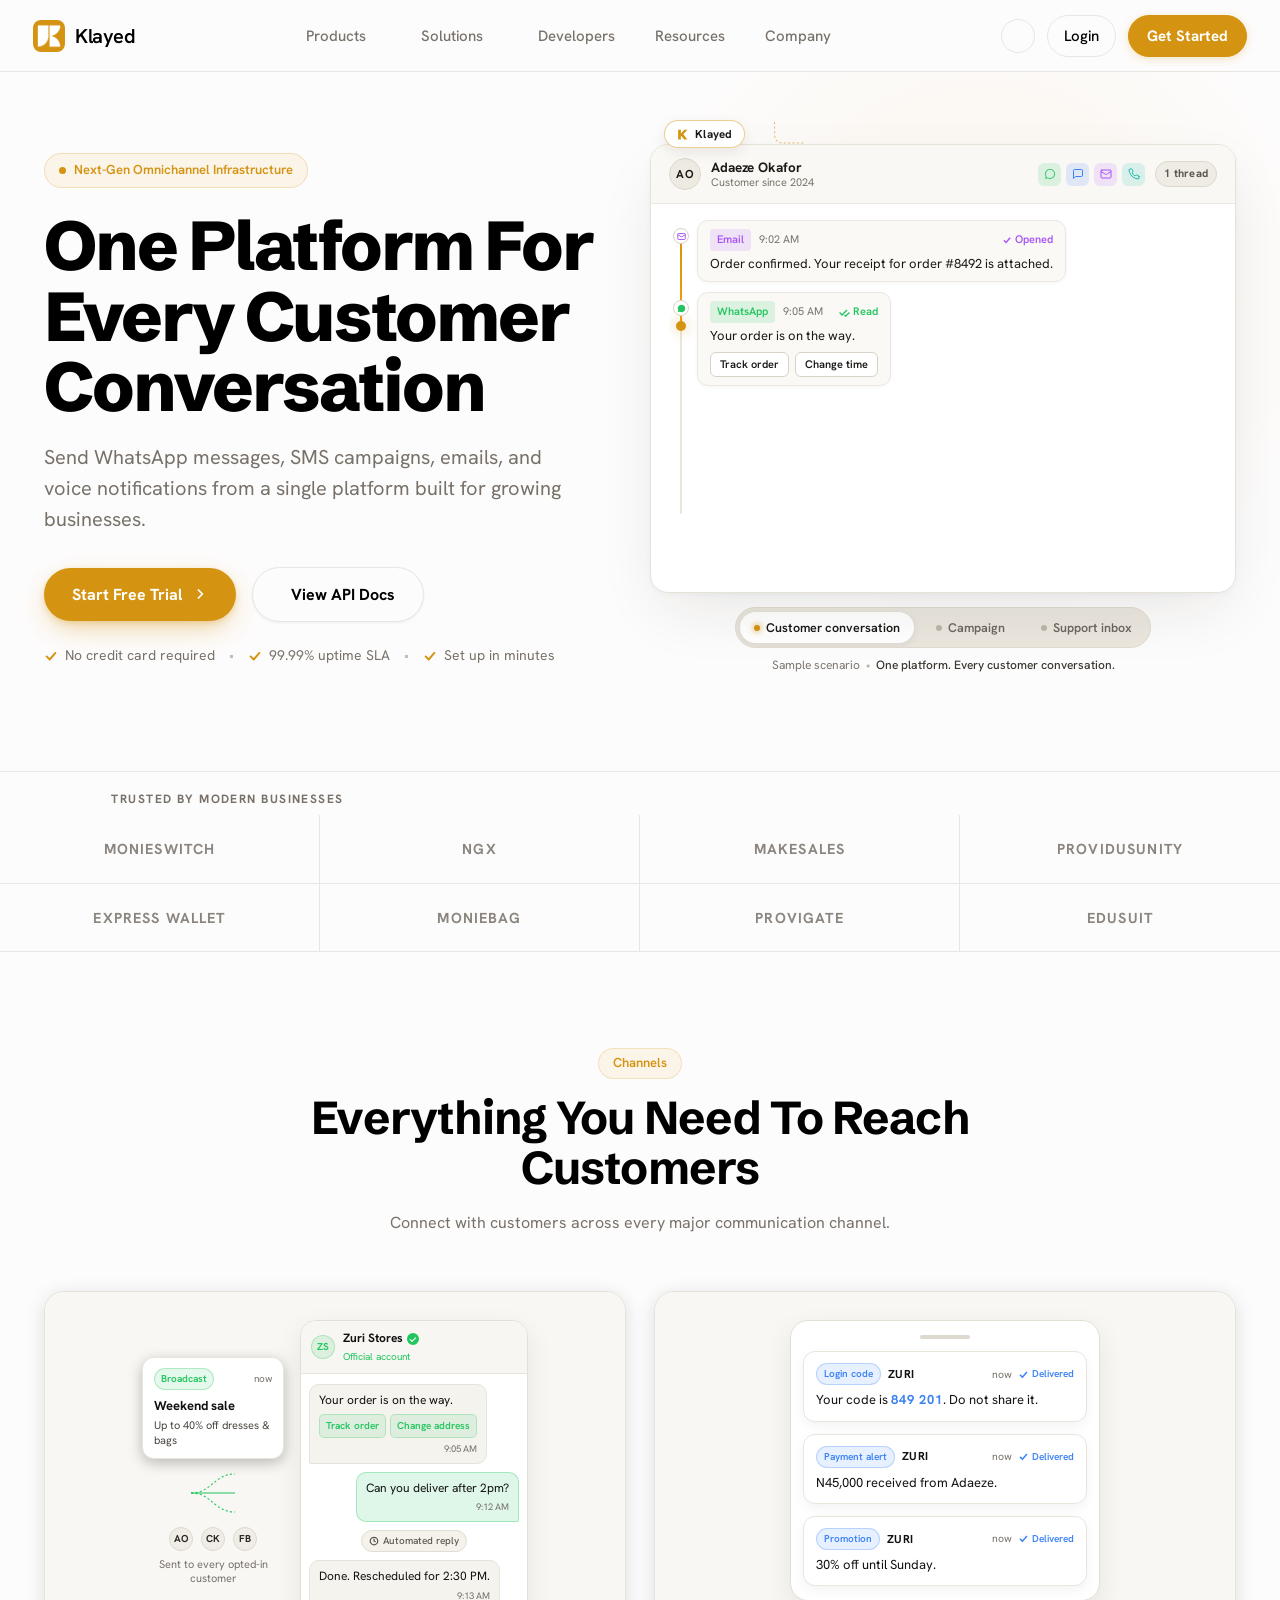
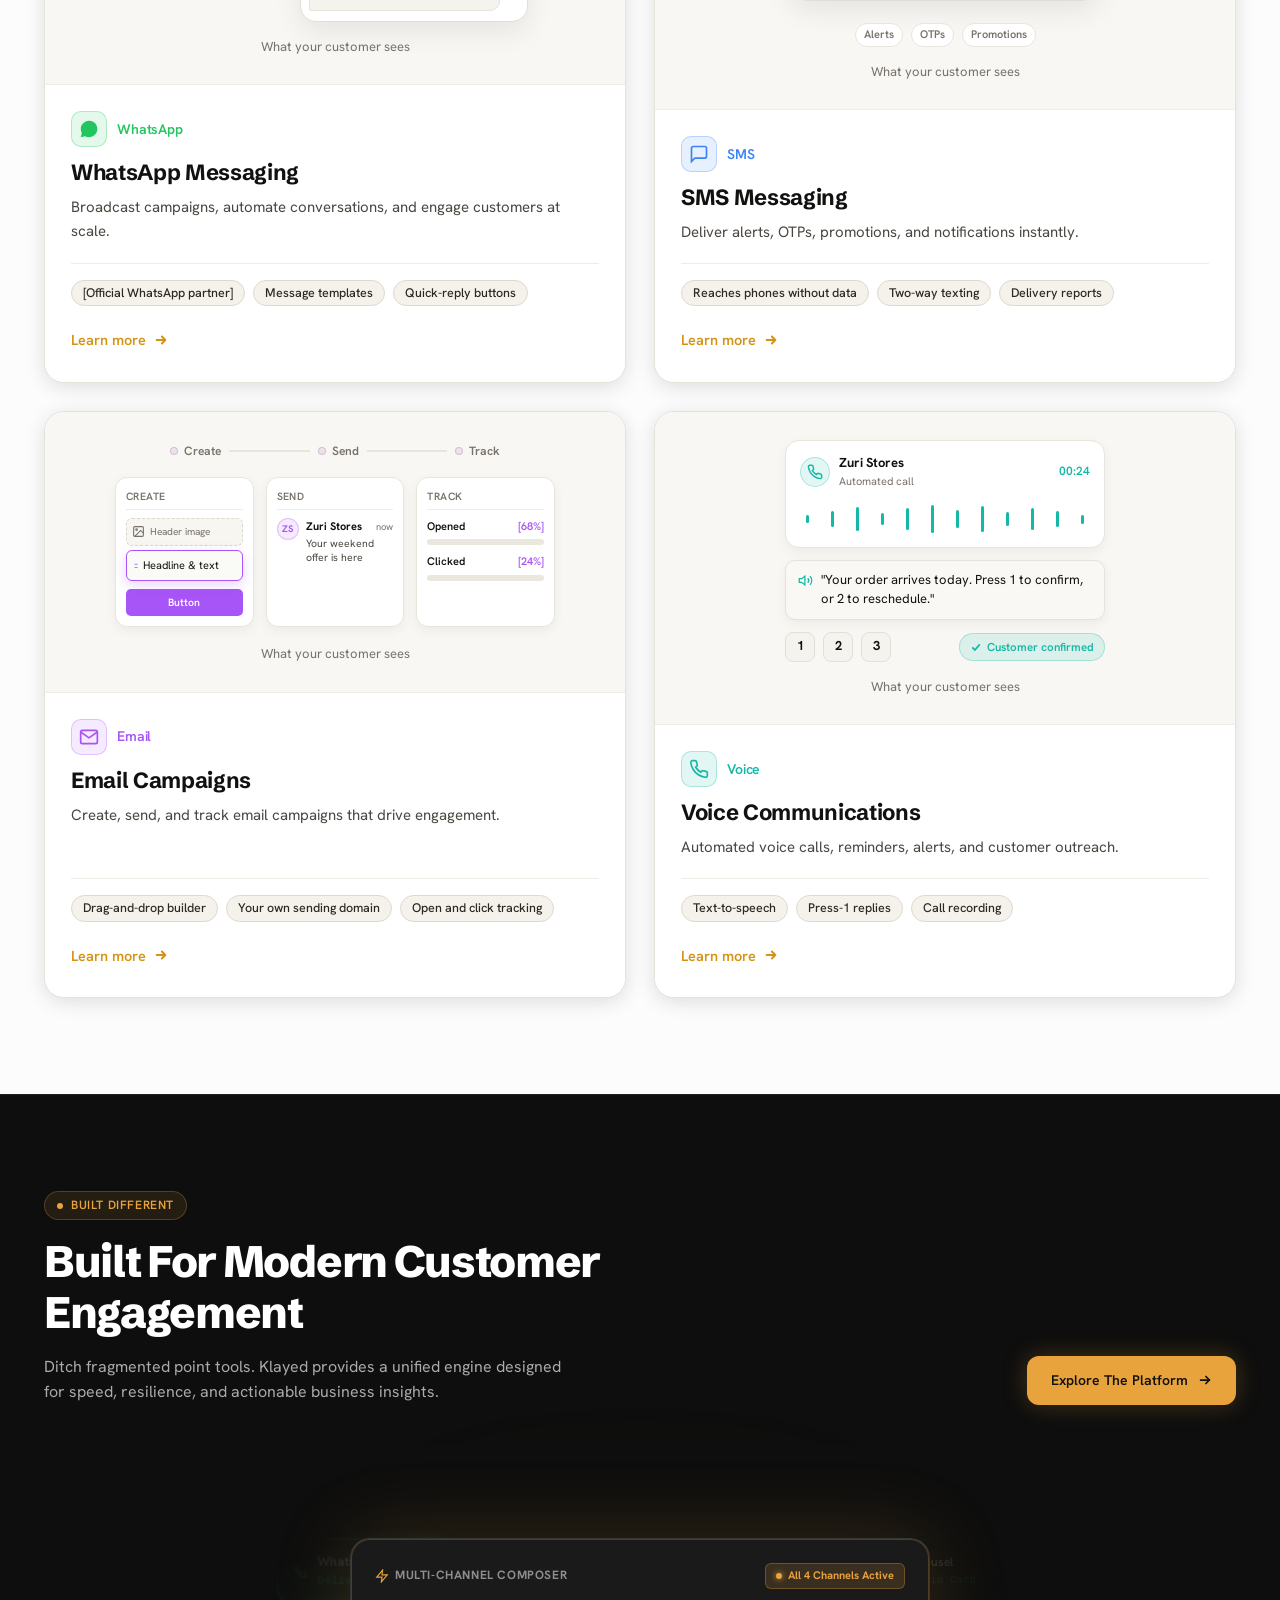
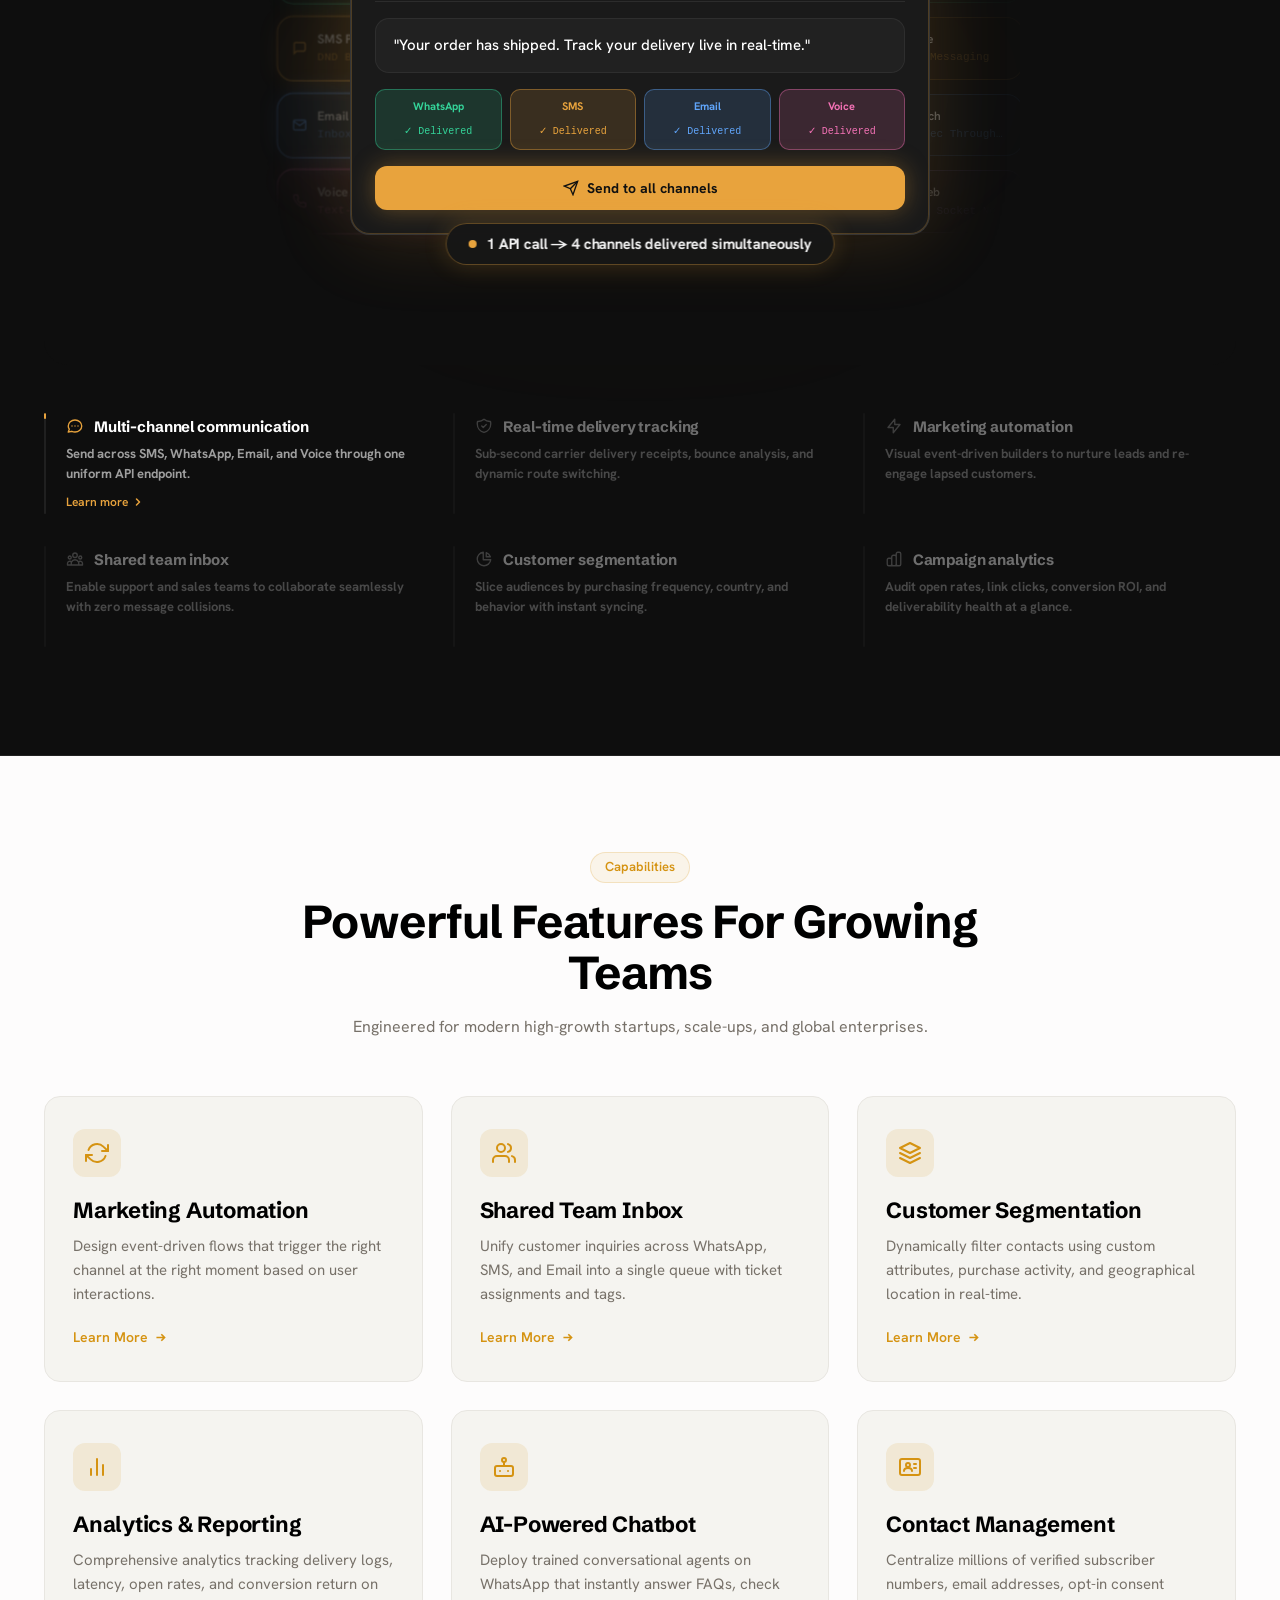
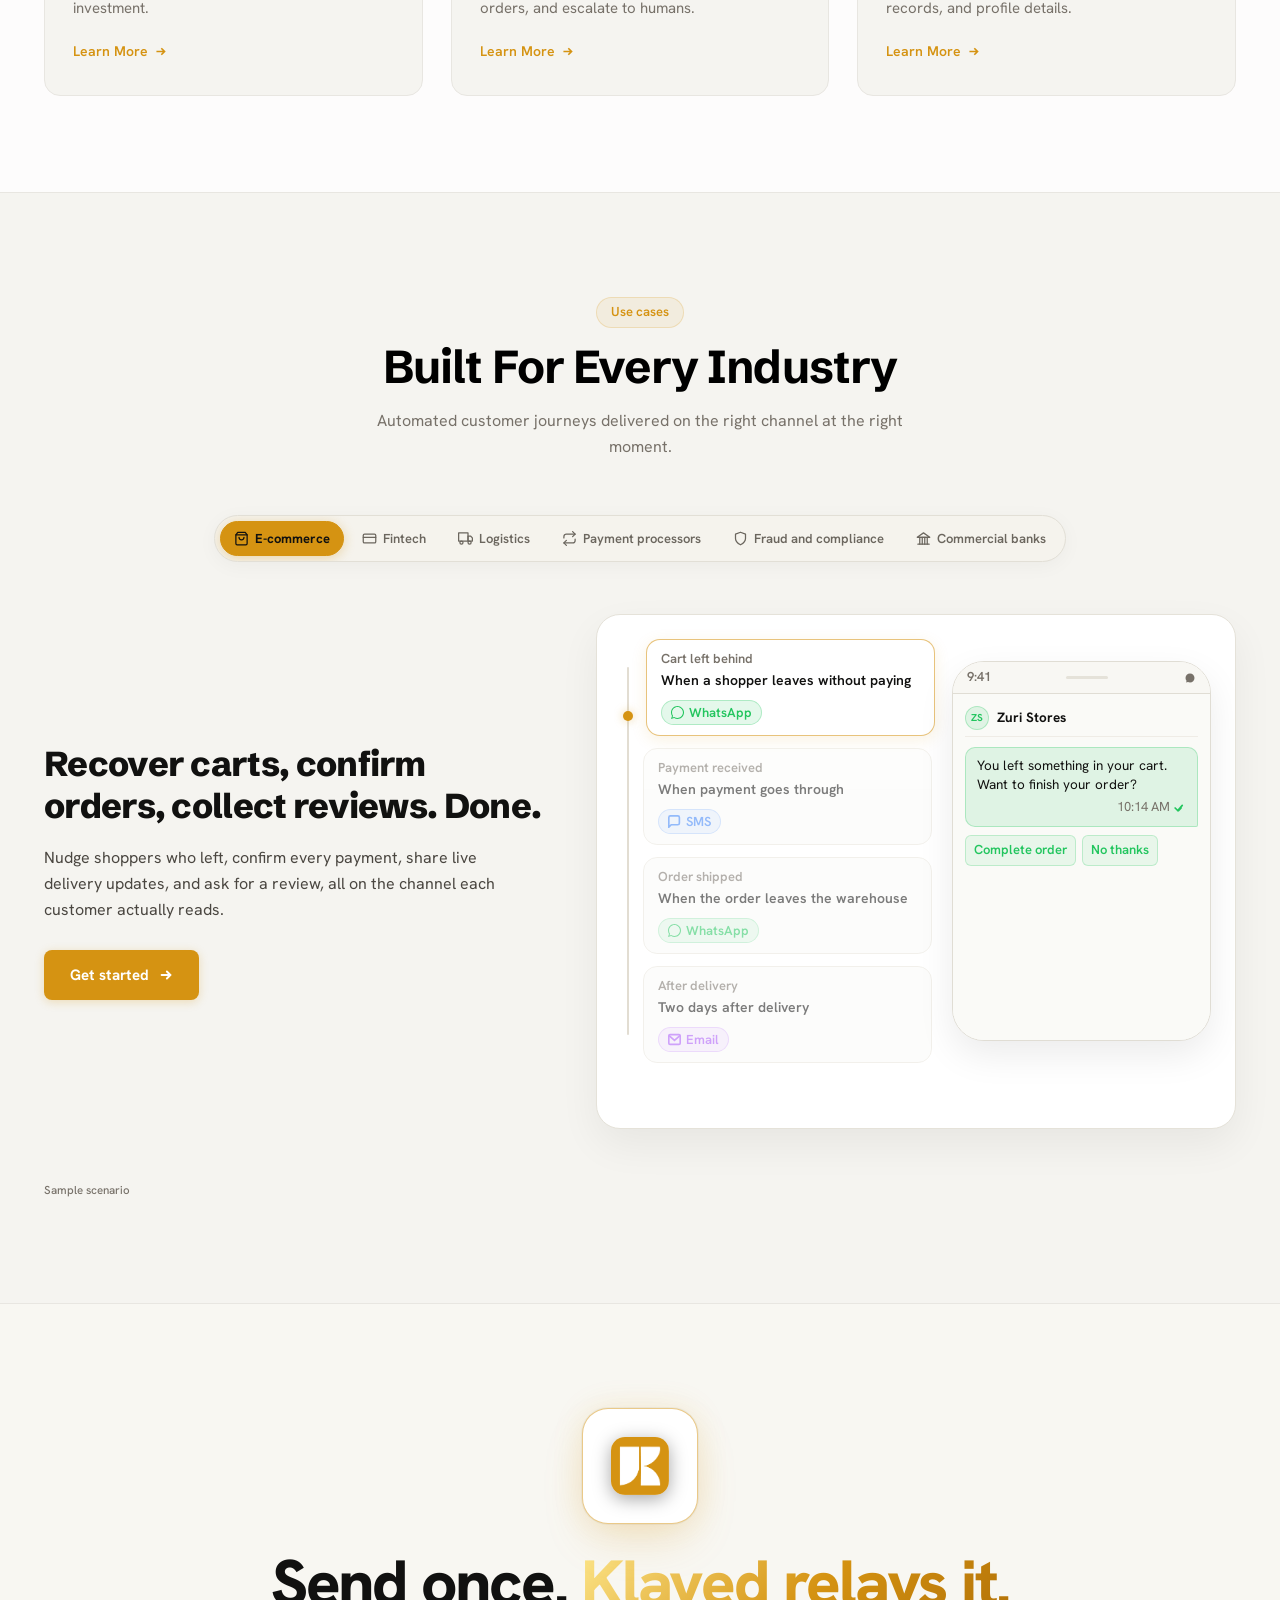
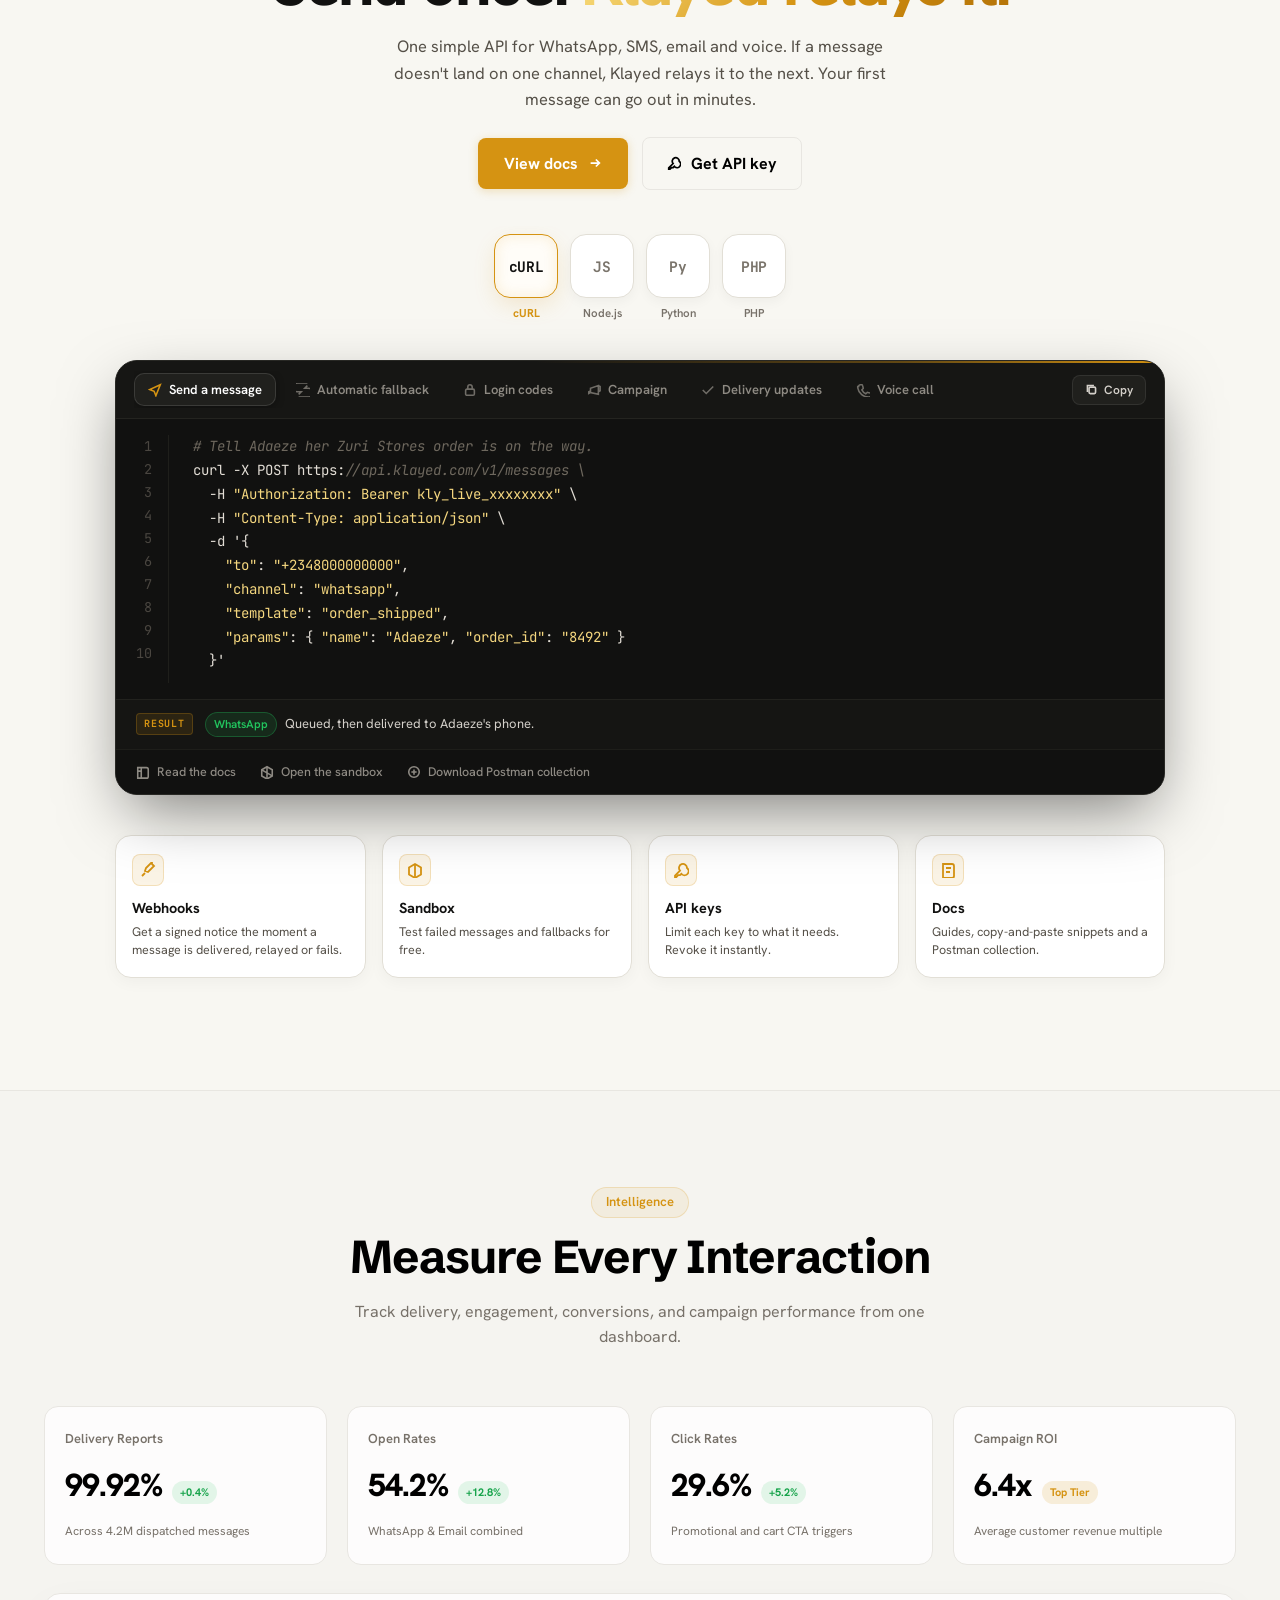
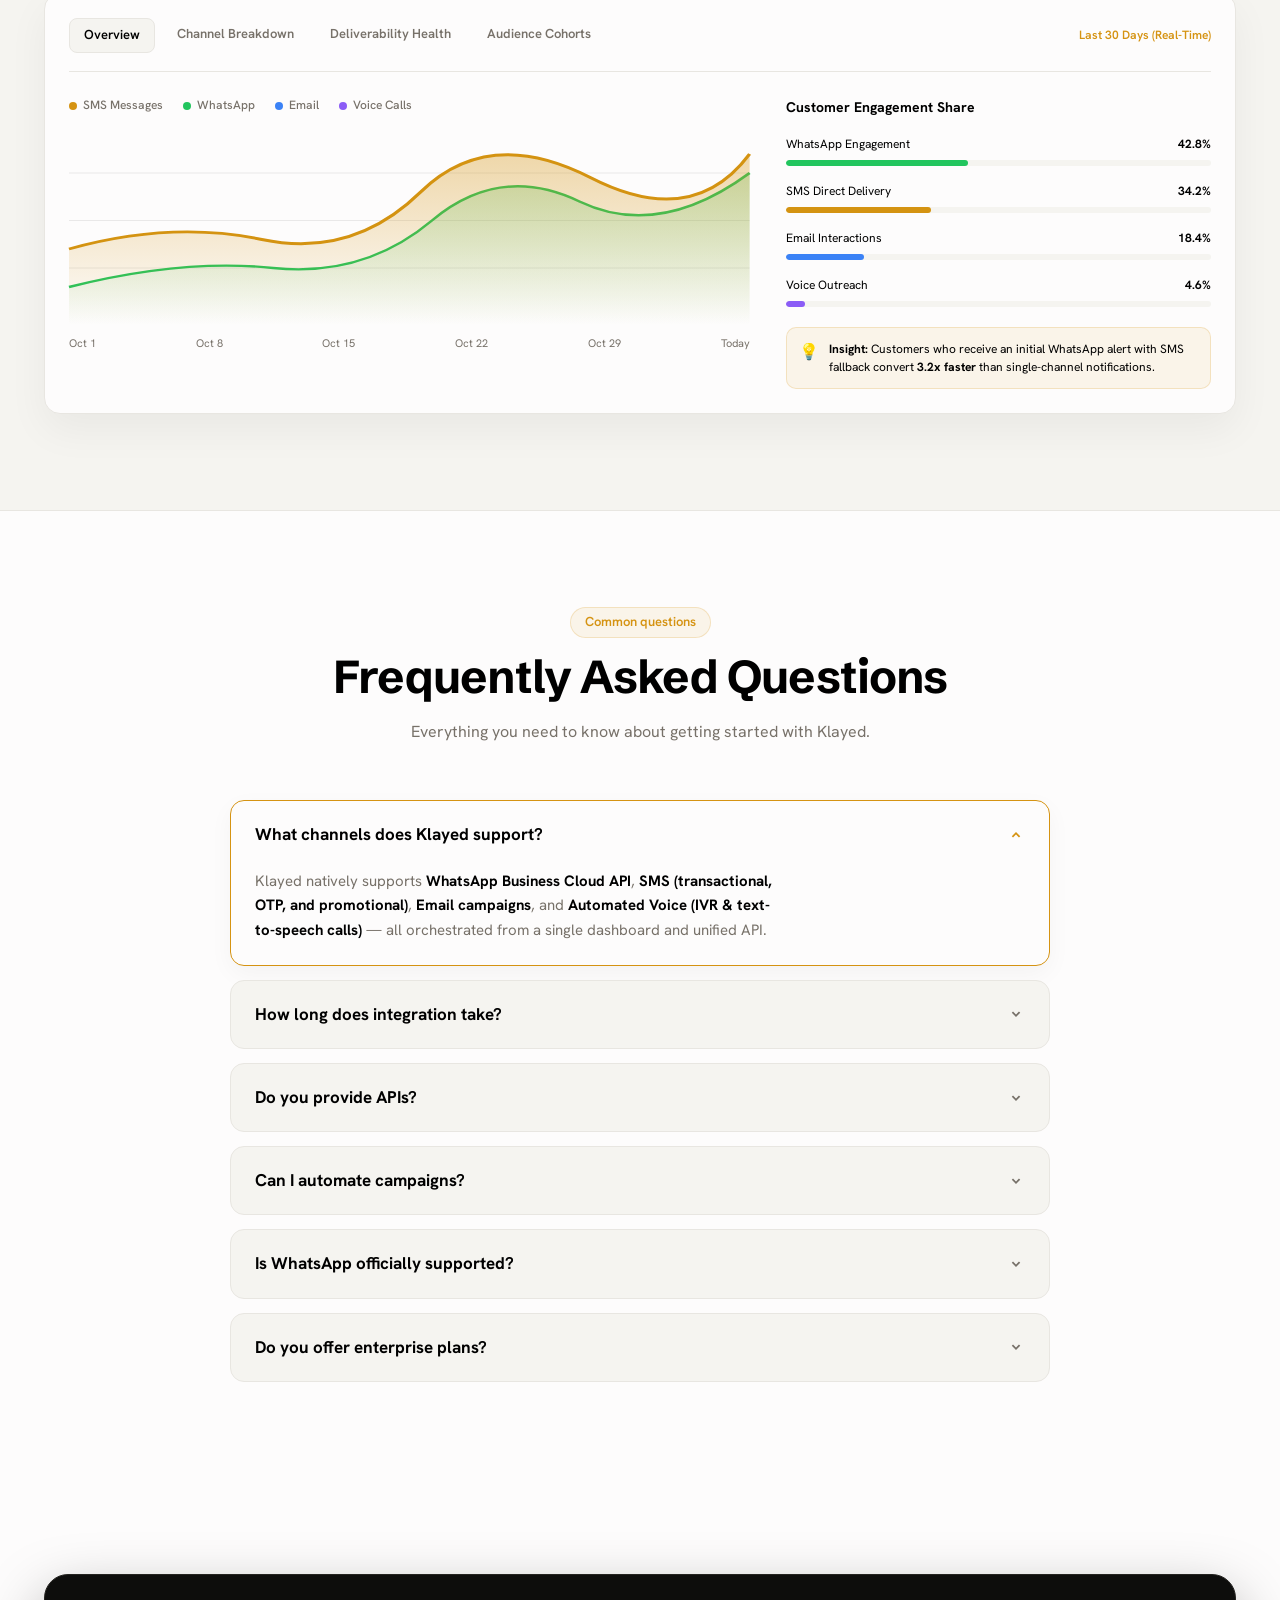
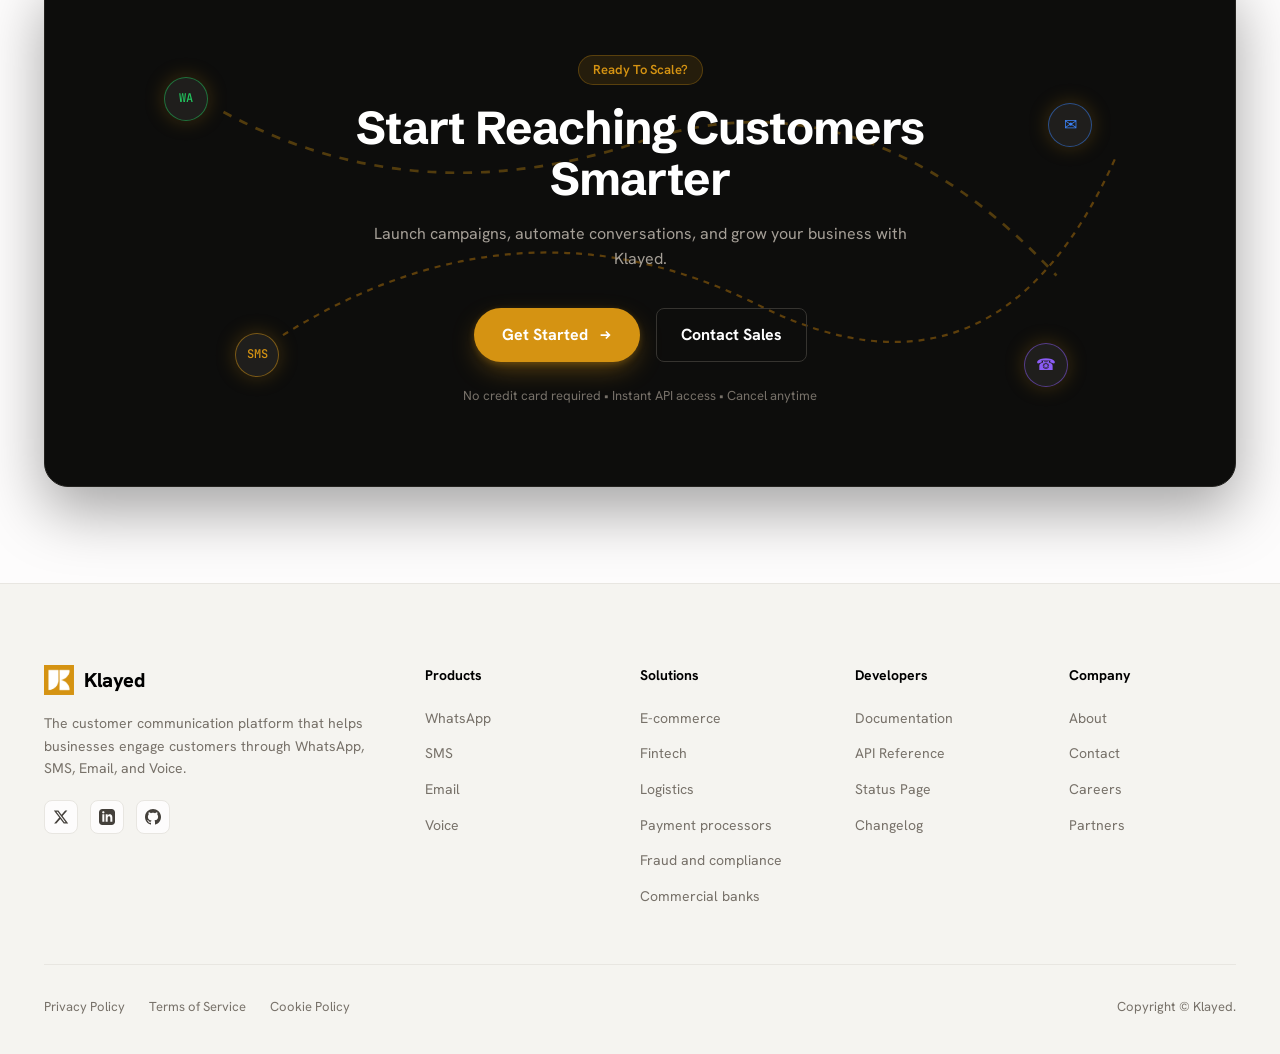
==== commit f203cbd6: "Apply subtle layered dark-mode treatment to all illustrations in Built For Modern Customer Engagemen" ====
--- a/klayed landing page/index.html
+++ b/klayed landing page/index.html
@@ -1415,305 +1415,903 @@
           <div class="kij-eng-stage-glow" aria-hidden="true"></div>
           <div class="kij-eng-stage-card" id="kij-eng-stage-card" role="tabpanel" aria-live="polite">
 
-            <!-- Panel 0: Multi-channel communication -->
+                        <!-- Panel 0: Multi-channel communication -->
             <div class="kij-eng-panel is-active" id="kij-eng-panel-0" role="tabpanel" aria-labelledby="kij-eng-tab-0">
               <div class="kij-merchant-stage-inner">
-                <div style="width: 100%; max-width: 760px; display: flex; flex-direction: column; align-items: center;">
-                  <!-- Top: Gateway Card -->
-                  <div class="kij-mc-gateway-card">
-                    <div style="display: flex; align-items: center; justify-content: space-between; padding-bottom: 8px; border-bottom: 1px solid rgba(255,255,255,0.06);">
-                      <span style="font-size: 12px; font-weight: 700; color: rgba(255,255,255,0.5); text-transform: uppercase; letter-spacing: 0.05em; display: flex; align-items: center; gap: 6px;">
-                        <svg viewBox="0 0 24 24" width="14" height="14" fill="none" stroke="#E8A33D" stroke-width="2" stroke-linecap="round" stroke-linejoin="round"><polygon points="13 2 3 14 12 14 11 22 21 10 12 10 13 2"/></svg>
-                        New Announcement
-                      </span>
-                      <span style="font-size: 11px; font-weight: 700; padding: 2px 8px; border-radius: 4px; background: rgba(232,163,61,0.15); color: #E8A33D; border: 1px solid rgba(232,163,61,0.3);">All 4 Channels</span>
-                    </div>
-                    <div style="padding: 12px 14px; border-radius: 12px; background: rgba(255,255,255,0.03); border: 1px solid rgba(255,255,255,0.06);">
-                      <p style="margin: 0; font-size: 15px; font-weight: 500; color: rgba(255,255,255,0.95); line-height: 1.4;">
-                        "Your order #1042 has shipped. Track your delivery live."
-                      </p>
-                    </div>
-                    <div style="width: 100%; padding: 11px; border-radius: 12px; background: #E8A33D; color: #111110; font-size: 14px; font-weight: 700; display: flex; align-items: center; justify-content: center; gap: 8px; box-shadow: 0 0 20px rgba(232,163,61,0.35);">
-                      <svg viewBox="0 0 24 24" width="16" height="16" fill="none" stroke="currentColor" stroke-width="2" stroke-linecap="round" stroke-linejoin="round"><line x1="22" y1="2" x2="11" y2="13"/><polygon points="22 2 15 22 11 13 2 9 22 2"/></svg>
-                      <span>Send to all</span>
-                    </div>
-                  </div>
-
-                  <!-- 56px Connector Lines (Desktop) -->
-                  <svg viewBox="0 0 760 56" fill="none" class="kij-mc-connector-svg">
-                    <path d="M 380 0 C 380 28, 86 28, 86 56" stroke="rgba(232,163,61,0.35)" stroke-width="2" />
-                    <path d="M 380 0 C 380 28, 282 28, 282 56" stroke="rgba(232,163,61,0.35)" stroke-width="2" />
-                    <path d="M 380 0 C 380 28, 478 28, 478 56" stroke="rgba(232,163,61,0.35)" stroke-width="2" />
-                    <path d="M 380 0 C 380 28, 674 28, 674 56" stroke="rgba(232,163,61,0.35)" stroke-width="2" />
-                  </svg>
-
-                  <!-- 4 Channel Cards in One Row (200px tall) -->
-                  <div class="kij-mc-channel-row">
-                    <div class="kij-mc-channel-card whatsapp">
-                      <div>
-                        <div class="kij-mc-badge" style="background: #22C55E; color: #111;">WA</div>
-                        <strong style="font-size: 13px; color: #22C55E; display: block; text-transform: uppercase;">WhatsApp</strong>
-                        <p style="margin: 4px 0 0; font-size: 13px; color: rgba(255,255,255,0.9); font-weight: 500; line-height: 1.3;">Your order #1042 has shipped. Track it here.</p>
-                      </div>
-                      <div style="padding-top: 8px; border-top: 1px solid rgba(255,255,255,0.06); font-size: 12px; font-weight: 700; color: #22C55E;">
-                        ✓✓ Delivered
-                      </div>
-                    </div>
-
-                    <div class="kij-mc-channel-card">
-                      <div>
-                        <div class="kij-mc-badge" style="background: #E8A33D; color: #111;">SMS</div>
-                        <strong style="font-size: 13px; color: #E8A33D; display: block; text-transform: uppercase;">SMS</strong>
-                        <p style="margin: 4px 0 0; font-size: 13px; color: rgba(255,255,255,0.9); font-weight: 500; line-height: 1.3;">Klayed Store: Your order #1042 has shipped.</p>
-                      </div>
-                      <div style="padding-top: 8px; border-top: 1px solid rgba(255,255,255,0.06); font-size: 12px; font-weight: 700; color: #10B981;">
-                        ✓ Delivered
-                      </div>
-                    </div>
-
-                    <div class="kij-mc-channel-card">
-                      <div>
-                        <div class="kij-mc-badge" style="background: #38BDF8; color: #111;">EM</div>
-                        <strong style="font-size: 13px; color: #38BDF8; display: block; text-transform: uppercase;">Email</strong>
-                        <p style="margin: 4px 0 0; font-size: 13px; color: rgba(255,255,255,0.9); font-weight: 500; line-height: 1.3;">Subject: Order #1042 has shipped!</p>
-                      </div>
-                      <div style="padding-top: 8px; border-top: 1px solid rgba(255,255,255,0.06); font-size: 12px; font-weight: 600; color: rgba(255,255,255,0.6);">
-                        Opened
-                      </div>
-                    </div>
-
-                    <div class="kij-mc-channel-card">
-                      <div>
-                        <div class="kij-mc-badge" style="background: #F43F5E; color: #fff;">
-                          <svg viewBox="0 0 24 24" width="18" height="18" fill="none" stroke="currentColor" stroke-width="2" stroke-linecap="round" stroke-linejoin="round"><path d="M22 16.92v3a2 2 0 01-2.18 2 19.79 19.79 0 01-8.63-3.07 19.5 19.5 0 01-6-6 19.79 19.79 0 01-3.07-8.67A2 2 0 014.11 2h3a2 2 0 012 1.72 12.84 12.84 0 00.7 2.81 2 2 0 01-.45 2.11L8.09 9.91a16 16 0 006 6l1.27-1.27a2 2 0 012.11-.45 12.84 12.84 0 002.81.7A2 2 0 0122 16.92z"/></svg>
-                        </div>
-                        <strong style="font-size: 13px; color: #F43F5E; display: block; text-transform: uppercase;">Voice</strong>
-                        <p style="margin: 4px 0 0; font-size: 13px; color: rgba(255,255,255,0.9); font-weight: 500; line-height: 1.3;">Klayed Dispatch Calling...</p>
-                      </div>
-                      <div style="padding-top: 8px; border-top: 1px solid rgba(255,255,255,0.06); font-size: 12px; font-weight: 700; color: #E8A33D;">
-                        Ringing...
-                      </div>
-                    </div>
-                  </div>
+            <!-- Supporting Tiles Field (Radial Gradient Masked) -->
+            <div class="kij-tile-field-container" aria-hidden="true">
+              <div class="kij-tile-field-grid">
+              <div class="kij-supp-tile band-green kij-tile-ring-mid is-bright-green">
+                <svg viewBox="0 0 24 24" width="14" height="14" fill="none" stroke="#34D399" stroke-width="2"><path d="M22 16.92v3a2 2 0 01-2.18 2 19.79 19.79 0 01-8.63-3.07 19.5 19.5 0 01-6-6 19.79 19.79 0 01-3.07-8.67A2 2 0 014.11 2h3a2 2 0 012 1.72 12.84 12.84 0 00.7 2.81 2 2 0 01-.45 2.11L8.09 9.91a16 16 0 006 6l1.27-1.27a2 2 0 012.11-.45 12.84 12.84 0 002.81.7A2 2 0 0122 16.92z"/></svg>
+                <div style="min-width: 0; flex: 1;">
+                  <div style="display: flex; align-items: center; justify-content: space-between; gap: 4px;">
+                    <span style="font-size: 12px; font-weight: 600; color: rgba(255,255,255,0.85); white-space: nowrap; overflow: hidden; text-overflow: ellipsis;">WhatsApp</span>
+                    <svg viewBox="0 0 24 24" width="13" height="13" fill="none" stroke="#34D399" stroke-width="2.5" stroke-linecap="round" stroke-linejoin="round" style="flex-shrink:0;"><polyline points="20 6 9 17 4 12"/></svg>
+                  </div>
+                  <span style="font-size: 11px; opacity: 0.6; display: block; font-family: monospace; white-space: nowrap; overflow: hidden; text-overflow: ellipsis;">Delivered</span>
+                </div>
+              </div>
+              <div class="kij-supp-tile band-green kij-tile-ring-mid ">
+                <svg viewBox="0 0 24 24" width="14" height="14" fill="none" stroke="#34D399" stroke-width="2"><path d="M21 15a2 2 0 01-2 2H7l-4 4V5a2 2 0 012-2h14a2 2 0 012 2z"/></svg>
+                <div style="min-width: 0; flex: 1;">
+                  <div style="display: flex; align-items: center; justify-content: space-between; gap: 4px;">
+                    <span style="font-size: 12px; font-weight: 600; color: rgba(255,255,255,0.85); white-space: nowrap; overflow: hidden; text-overflow: ellipsis;">RCS Business</span>
+                    
+                  </div>
+                  <span style="font-size: 11px; opacity: 0.6; display: block; font-family: monospace; white-space: nowrap; overflow: hidden; text-overflow: ellipsis;">Verified Sender</span>
+                </div>
+              </div>
+              <div class="kij-supp-tile band-green kij-tile-ring-mid ">
+                <svg viewBox="0 0 24 24" width="14" height="14" fill="none" stroke="#34D399" stroke-width="2"><path d="M22 16.92v3a2 2 0 01-2.18 2 19.79 19.79 0 01-8.63-3.07 19.5 19.5 0 01-6-6 19.79 19.79 0 01-3.07-8.67A2 2 0 014.11 2h3a2 2 0 012 1.72 12.84 12.84 0 00.7 2.81 2 2 0 01-.45 2.11L8.09 9.91a16 16 0 006 6l1.27-1.27a2 2 0 012.11-.45 12.84 12.84 0 002.81.7A2 2 0 0122 16.92z"/></svg>
+                <div style="min-width: 0; flex: 1;">
+                  <div style="display: flex; align-items: center; justify-content: space-between; gap: 4px;">
+                    <span style="font-size: 12px; font-weight: 600; color: rgba(255,255,255,0.85); white-space: nowrap; overflow: hidden; text-overflow: ellipsis;">WhatsApp Bot</span>
+                    
+                  </div>
+                  <span style="font-size: 11px; opacity: 0.6; display: block; font-family: monospace; white-space: nowrap; overflow: hidden; text-overflow: ellipsis;">Interactive Flow</span>
+                </div>
+              </div>
+              <div class="kij-supp-tile band-green kij-tile-ring-mid ">
+                <svg viewBox="0 0 24 24" width="14" height="14" fill="none" stroke="#34D399" stroke-width="2"><path d="M21 15a2 2 0 01-2 2H7l-4 4V5a2 2 0 012-2h14a2 2 0 012 2z"/></svg>
+                <div style="min-width: 0; flex: 1;">
+                  <div style="display: flex; align-items: center; justify-content: space-between; gap: 4px;">
+                    <span style="font-size: 12px; font-weight: 600; color: rgba(255,255,255,0.85); white-space: nowrap; overflow: hidden; text-overflow: ellipsis;">RCS Carousel</span>
+                    
+                  </div>
+                  <span style="font-size: 11px; opacity: 0.6; display: block; font-family: monospace; white-space: nowrap; overflow: hidden; text-overflow: ellipsis;">Rich Media Card</span>
+                </div>
+              </div>
+              <div class="kij-supp-tile band-amber kij-tile-ring-mid is-bright-amber">
+                <svg viewBox="0 0 24 24" width="14" height="14" fill="none" stroke="#E8A33D" stroke-width="2"><path d="M21 15a2 2 0 01-2 2H7l-4 4V5a2 2 0 012-2h14a2 2 0 012 2z"/></svg>
+                <div style="min-width: 0; flex: 1;">
+                  <div style="display: flex; align-items: center; justify-content: space-between; gap: 4px;">
+                    <span style="font-size: 12px; font-weight: 600; color: rgba(255,255,255,0.85); white-space: nowrap; overflow: hidden; text-overflow: ellipsis;">SMS Priority</span>
+                    <svg viewBox="0 0 24 24" width="13" height="13" fill="none" stroke="#34D399" stroke-width="2.5" stroke-linecap="round" stroke-linejoin="round" style="flex-shrink:0;"><polyline points="20 6 9 17 4 12"/></svg>
+                  </div>
+                  <span style="font-size: 11px; opacity: 0.6; display: block; font-family: monospace; white-space: nowrap; overflow: hidden; text-overflow: ellipsis;">DND Bypass Active</span>
+                </div>
+              </div>
+              <div class="kij-supp-tile band-amber kij-tile-ring-center ">
+                <svg viewBox="0 0 24 24" width="14" height="14" fill="none" stroke="#E8A33D" stroke-width="2"><polygon points="13 2 3 14 12 14 11 22 21 10 12 10 13 2"/></svg>
+                <div style="min-width: 0; flex: 1;">
+                  <div style="display: flex; align-items: center; justify-content: space-between; gap: 4px;">
+                    <span style="font-size: 12px; font-weight: 600; color: rgba(255,255,255,0.85); white-space: nowrap; overflow: hidden; text-overflow: ellipsis;">SMS OTP</span>
+                    
+                  </div>
+                  <span style="font-size: 11px; opacity: 0.6; display: block; font-family: monospace; white-space: nowrap; overflow: hidden; text-overflow: ellipsis;">99.98% Gateway SLA</span>
+                </div>
+              </div>
+              <div class="kij-supp-tile band-amber kij-tile-ring-center ">
+                <svg viewBox="0 0 24 24" width="14" height="14" fill="none" stroke="#E8A33D" stroke-width="2"><path d="M21 15a2 2 0 01-2 2H7l-4 4V5a2 2 0 012-2h14a2 2 0 012 2z"/></svg>
+                <div style="min-width: 0; flex: 1;">
+                  <div style="display: flex; align-items: center; justify-content: space-between; gap: 4px;">
+                    <span style="font-size: 12px; font-weight: 600; color: rgba(255,255,255,0.85); white-space: nowrap; overflow: hidden; text-overflow: ellipsis;">Flash SMS</span>
+                    
+                  </div>
+                  <span style="font-size: 11px; opacity: 0.6; display: block; font-family: monospace; white-space: nowrap; overflow: hidden; text-overflow: ellipsis;">Direct Screen Pop</span>
+                </div>
+              </div>
+              <div class="kij-supp-tile band-amber kij-tile-ring-mid ">
+                <svg viewBox="0 0 24 24" width="14" height="14" fill="none" stroke="#E8A33D" stroke-width="2"><path d="M21 15a2 2 0 01-2 2H7l-4 4V5a2 2 0 012-2h14a2 2 0 012 2z"/></svg>
+                <div style="min-width: 0; flex: 1;">
+                  <div style="display: flex; align-items: center; justify-content: space-between; gap: 4px;">
+                    <span style="font-size: 12px; font-weight: 600; color: rgba(255,255,255,0.85); white-space: nowrap; overflow: hidden; text-overflow: ellipsis;">Shortcode</span>
+                    
+                  </div>
+                  <span style="font-size: 11px; opacity: 0.6; display: block; font-family: monospace; white-space: nowrap; overflow: hidden; text-overflow: ellipsis;">Two-Way Messaging</span>
+                </div>
+              </div>
+              <div class="kij-supp-tile band-blue kij-tile-ring-mid is-bright-blue">
+                <svg viewBox="0 0 24 24" width="14" height="14" fill="none" stroke="#60A5FA" stroke-width="2"><path d="M4 4h16c1.1 0 2 .9 2 2v12c0 1.1-.9 2-2 2H4c-1.1 0-2-.9-2-2V6c0-1.1.9-2 2-2z"/><polyline points="22,6 12,13 2,6"/></svg>
+                <div style="min-width: 0; flex: 1;">
+                  <div style="display: flex; align-items: center; justify-content: space-between; gap: 4px;">
+                    <span style="font-size: 12px; font-weight: 600; color: rgba(255,255,255,0.85); white-space: nowrap; overflow: hidden; text-overflow: ellipsis;">Email</span>
+                    <svg viewBox="0 0 24 24" width="13" height="13" fill="none" stroke="#34D399" stroke-width="2.5" stroke-linecap="round" stroke-linejoin="round" style="flex-shrink:0;"><polyline points="20 6 9 17 4 12"/></svg>
+                  </div>
+                  <span style="font-size: 11px; opacity: 0.6; display: block; font-family: monospace; white-space: nowrap; overflow: hidden; text-overflow: ellipsis;">Inbox Placed</span>
+                </div>
+              </div>
+              <div class="kij-supp-tile band-blue kij-tile-ring-center ">
+                <svg viewBox="0 0 24 24" width="14" height="14" fill="none" stroke="#60A5FA" stroke-width="2"><path d="M4 4h16c1.1 0 2 .9 2 2v12c0 1.1-.9 2-2 2H4c-1.1 0-2-.9-2-2V6c0-1.1.9-2 2-2z"/><polyline points="22,6 12,13 2,6"/></svg>
+                <div style="min-width: 0; flex: 1;">
+                  <div style="display: flex; align-items: center; justify-content: space-between; gap: 4px;">
+                    <span style="font-size: 12px; font-weight: 600; color: rgba(255,255,255,0.85); white-space: nowrap; overflow: hidden; text-overflow: ellipsis;">Transactional</span>
+                    
+                  </div>
+                  <span style="font-size: 11px; opacity: 0.6; display: block; font-family: monospace; white-space: nowrap; overflow: hidden; text-overflow: ellipsis;">DKIM / SPF Verified</span>
+                </div>
+              </div>
+              <div class="kij-supp-tile band-blue kij-tile-ring-center ">
+                <svg viewBox="0 0 24 24" width="14" height="14" fill="none" stroke="#60A5FA" stroke-width="2"><path d="M4 4h16c1.1 0 2 .9 2 2v12c0 1.1-.9 2-2 2H4c-1.1 0-2-.9-2-2V6c0-1.1.9-2 2-2z"/><polyline points="22,6 12,13 2,6"/></svg>
+                <div style="min-width: 0; flex: 1;">
+                  <div style="display: flex; align-items: center; justify-content: space-between; gap: 4px;">
+                    <span style="font-size: 12px; font-weight: 600; color: rgba(255,255,255,0.85); white-space: nowrap; overflow: hidden; text-overflow: ellipsis;">Newsletter</span>
+                    
+                  </div>
+                  <span style="font-size: 11px; opacity: 0.6; display: block; font-family: monospace; white-space: nowrap; overflow: hidden; text-overflow: ellipsis;">Dedicated Warm IP</span>
+                </div>
+              </div>
+              <div class="kij-supp-tile band-blue kij-tile-ring-mid ">
+                <svg viewBox="0 0 24 24" width="14" height="14" fill="none" stroke="#60A5FA" stroke-width="2"><path d="M4 4h16c1.1 0 2 .9 2 2v12c0 1.1-.9 2-2 2H4c-1.1 0-2-.9-2-2V6c0-1.1.9-2 2-2z"/><polyline points="22,6 12,13 2,6"/></svg>
+                <div style="min-width: 0; flex: 1;">
+                  <div style="display: flex; align-items: center; justify-content: space-between; gap: 4px;">
+                    <span style="font-size: 12px; font-weight: 600; color: rgba(255,255,255,0.85); white-space: nowrap; overflow: hidden; text-overflow: ellipsis;">Email Batch</span>
+                    
+                  </div>
+                  <span style="font-size: 11px; opacity: 0.6; display: block; font-family: monospace; white-space: nowrap; overflow: hidden; text-overflow: ellipsis;">100k / sec Throughput</span>
+                </div>
+              </div>
+              <div class="kij-supp-tile band-rose kij-tile-ring-mid is-bright-rose">
+                <svg viewBox="0 0 24 24" width="14" height="14" fill="none" stroke="#F472B6" stroke-width="2"><path d="M22 16.92v3a2 2 0 01-2.18 2 19.79 19.79 0 01-8.63-3.07 19.5 19.5 0 01-6-6 19.79 19.79 0 01-3.07-8.67A2 2 0 014.11 2h3a2 2 0 012 1.72 12.84 12.84 0 00.7 2.81 2 2 0 01-.45 2.11L8.09 9.91a16 16 0 006 6l1.27-1.27a2 2 0 012.11-.45 12.84 12.84 0 002.81.7A2 2 0 0122 16.92z"/></svg>
+                <div style="min-width: 0; flex: 1;">
+                  <div style="display: flex; align-items: center; justify-content: space-between; gap: 4px;">
+                    <span style="font-size: 12px; font-weight: 600; color: rgba(255,255,255,0.85); white-space: nowrap; overflow: hidden; text-overflow: ellipsis;">Voice Alert</span>
+                    <svg viewBox="0 0 24 24" width="13" height="13" fill="none" stroke="#34D399" stroke-width="2.5" stroke-linecap="round" stroke-linejoin="round" style="flex-shrink:0;"><polyline points="20 6 9 17 4 12"/></svg>
+                  </div>
+                  <span style="font-size: 11px; opacity: 0.6; display: block; font-family: monospace; white-space: nowrap; overflow: hidden; text-overflow: ellipsis;">Text-to-Speech Call</span>
+                </div>
+              </div>
+              <div class="kij-supp-tile band-rose kij-tile-ring-mid ">
+                <svg viewBox="0 0 24 24" width="14" height="14" fill="none" stroke="#F472B6" stroke-width="2"><path d="M22 16.92v3a2 2 0 01-2.18 2 19.79 19.79 0 01-8.63-3.07 19.5 19.5 0 01-6-6 19.79 19.79 0 01-3.07-8.67A2 2 0 014.11 2h3a2 2 0 012 1.72 12.84 12.84 0 00.7 2.81 2 2 0 01-.45 2.11L8.09 9.91a16 16 0 006 6l1.27-1.27a2 2 0 012.11-.45 12.84 12.84 0 002.81.7A2 2 0 0122 16.92z"/></svg>
+                <div style="min-width: 0; flex: 1;">
+                  <div style="display: flex; align-items: center; justify-content: space-between; gap: 4px;">
+                    <span style="font-size: 12px; font-weight: 600; color: rgba(255,255,255,0.85); white-space: nowrap; overflow: hidden; text-overflow: ellipsis;">Voice IVR</span>
+                    
+                  </div>
+                  <span style="font-size: 11px; opacity: 0.6; display: block; font-family: monospace; white-space: nowrap; overflow: hidden; text-overflow: ellipsis;">Interactive DTMF Menu</span>
+                </div>
+              </div>
+              <div class="kij-supp-tile band-violet kij-tile-ring-mid ">
+                <svg viewBox="0 0 24 24" width="14" height="14" fill="none" stroke="#A78BFA" stroke-width="2"><polygon points="13 2 3 14 12 14 11 22 21 10 12 10 13 2"/></svg>
+                <div style="min-width: 0; flex: 1;">
+                  <div style="display: flex; align-items: center; justify-content: space-between; gap: 4px;">
+                    <span style="font-size: 12px; font-weight: 600; color: rgba(255,255,255,0.85); white-space: nowrap; overflow: hidden; text-overflow: ellipsis;">Push Mobile</span>
+                    
+                  </div>
+                  <span style="font-size: 11px; opacity: 0.6; display: block; font-family: monospace; white-space: nowrap; overflow: hidden; text-overflow: ellipsis;">APNs & FCM Broadcast</span>
+                </div>
+              </div>
+              <div class="kij-supp-tile band-violet kij-tile-ring-mid ">
+                <svg viewBox="0 0 24 24" width="14" height="14" fill="none" stroke="#A78BFA" stroke-width="2"><path d="M6 2L3 6v14a2 2 0 002 2h14a2 2 0 002-2V6l-3-4z"/><line x1="3" y1="6" x2="21" y2="6"/><path d="M16 10a4 4 0 01-8 0"/></svg>
+                <div style="min-width: 0; flex: 1;">
+                  <div style="display: flex; align-items: center; justify-content: space-between; gap: 4px;">
+                    <span style="font-size: 12px; font-weight: 600; color: rgba(255,255,255,0.85); white-space: nowrap; overflow: hidden; text-overflow: ellipsis;">In-App Web</span>
+                    
+                  </div>
+                  <span style="font-size: 11px; opacity: 0.6; display: block; font-family: monospace; white-space: nowrap; overflow: hidden; text-overflow: ellipsis;">Realtime Socket Notice</span>
+                </div>
+              </div>
+              </div>
+            </div>
+
+                <!-- Bright Focal Card in Centre: Composer -->
+                <div class="kij-focal-card" style="padding: 24px; display: flex; flex-direction: column; gap: 16px;">
+                  <div style="display: flex; align-items: center; justify-content: space-between; padding-bottom: 12px; border-bottom: 1px solid rgba(255,255,255,0.08);">
+                    <span style="font-size: 12px; font-weight: 700; color: rgba(255,255,255,0.5); text-transform: uppercase; letter-spacing: 0.05em; display: flex; align-items: center; gap: 6px;">
+                      <svg viewBox="0 0 24 24" width="14" height="14" fill="none" stroke="#E8A33D" stroke-width="2"><polygon points="13 2 3 14 12 14 11 22 21 10 12 10 13 2"/></svg>
+                      Multi-Channel Composer
+                    </span>
+                    <span style="font-size: 11px; font-weight: 700; padding: 3px 10px; border-radius: 6px; background: rgba(232,163,61,0.15); color: #E8A33D; border: 1px solid rgba(232,163,61,0.3); display: flex; align-items: center; gap: 6px;">
+                      <span style="width: 6px; height: 6px; border-radius: 50%; background: #E8A33D; box-shadow: 0 0 6px #E8A33D;"></span>
+                      All 4 Channels Active
+                    </span>
+                  </div>
+
+                  <div style="padding: 16px 18px; border-radius: 14px; background: rgba(255,255,255,0.03); border: 1px solid rgba(255,255,255,0.06);">
+                    <p style="margin: 0; font-size: 15px; font-weight: 500; color: #FFFFFF; line-height: 1.45;">
+                      "Your order has shipped. Track your delivery live in real-time."
+                    </p>
+                  </div>
+
+                  <!-- 4 Main Channels Status Grid -->
+                  <div style="display: grid; grid-template-columns: repeat(4, 1fr); gap: 8px;">
+                    <div style="padding: 8px; border-radius: 10px; text-align: center; background: rgba(52,211,153,0.15); border: 1px solid rgba(52,211,153,0.4); color: #34D399;">
+                      <span style="font-size: 11px; font-weight: 700; display: block;">WhatsApp</span>
+                      <span style="font-size: 10px; font-family: monospace;">✓ Delivered</span>
+                    </div>
+                    <div style="padding: 8px; border-radius: 10px; text-align: center; background: rgba(232,163,61,0.15); border: 1px solid rgba(232,163,61,0.4); color: #E8A33D;">
+                      <span style="font-size: 11px; font-weight: 700; display: block;">SMS</span>
+                      <span style="font-size: 10px; font-family: monospace;">✓ Delivered</span>
+                    </div>
+                    <div style="padding: 8px; border-radius: 10px; text-align: center; background: rgba(96,165,250,0.15); border: 1px solid rgba(96,165,250,0.4); color: #60A5FA;">
+                      <span style="font-size: 11px; font-weight: 700; display: block;">Email</span>
+                      <span style="font-size: 10px; font-family: monospace;">✓ Delivered</span>
+                    </div>
+                    <div style="padding: 8px; border-radius: 10px; text-align: center; background: rgba(244,114,182,0.15); border: 1px solid rgba(244,114,182,0.4); color: #F472B6;">
+                      <span style="font-size: 11px; font-weight: 700; display: block;">Voice</span>
+                      <span style="font-size: 10px; font-family: monospace;">✓ Delivered</span>
+                    </div>
+                  </div>
+
+                  <button type="button" style="width: 100%; padding: 13px; border-radius: 12px; background: #E8A33D; color: #111110; font-size: 14px; font-weight: 700; display: flex; align-items: center; justify-content: center; gap: 8px; border: none; cursor: pointer; box-shadow: 0 0 24px rgba(232,163,61,0.35);">
+                    <svg viewBox="0 0 24 24" width="16" height="16" fill="none" stroke="currentColor" stroke-width="2"><line x1="22" y1="2" x2="11" y2="13"/><polygon points="22 2 15 22 11 13 2 9 22 2"/></svg>
+                    <span>Send to all channels</span>
+                  </button>
                 </div>
 
                 <div class="kij-result-chip-wrap">
                   <div class="kij-result-chip-dot"></div>
-                  <span class="kij-result-chip-text">Write once. Reach customers on every channel.</span>
-                </div>
-              </div>
-            </div>
-
-            <!-- Panel 1: Real-time delivery tracking -->
+                  <span class="kij-result-chip-text">1 API call → 4 channels delivered simultaneously</span>
+                </div>
+              </div>
+            </div>
+
+                        <!-- Panel 1: Real-time delivery tracking -->
             <div class="kij-eng-panel" id="kij-eng-panel-1" role="tabpanel" aria-labelledby="kij-eng-tab-1">
               <div class="kij-merchant-stage-inner">
-                <div class="kij-dt-table-card">
-                  <!-- Header -->
-                  <div style="display: flex; align-items: center; justify-content: space-between; padding-bottom: 12px; border-bottom: 1px solid rgba(255,255,255,0.06);">
+            <!-- Supporting Tiles Field (Radial Gradient Masked) -->
+            <div class="kij-tile-field-container" aria-hidden="true">
+              <div class="kij-tile-field-grid">
+              <div class="kij-supp-tile band-green kij-tile-ring-mid ">
+                <svg viewBox="0 0 24 24" width="14" height="14" fill="none" stroke="#34D399" stroke-width="2.5"><polyline points="20 6 9 17 4 12"/></svg>
+                <div style="min-width: 0; flex: 1;">
+                  <div style="display: flex; align-items: center; justify-content: space-between; gap: 4px;">
+                    <span style="font-size: 12px; font-weight: 600; color: rgba(255,255,255,0.85); white-space: nowrap; overflow: hidden; text-overflow: ellipsis;">Fatima A.</span>
+                    <svg viewBox="0 0 24 24" width="13" height="13" fill="none" stroke="#34D399" stroke-width="2.5" stroke-linecap="round" stroke-linejoin="round" style="flex-shrink:0;"><polyline points="20 6 9 17 4 12"/></svg>
+                  </div>
+                  <span style="font-size: 11px; opacity: 0.6; display: block; font-family: monospace; white-space: nowrap; overflow: hidden; text-overflow: ellipsis;">+234 802 • Delivered</span>
+                </div>
+              </div>
+              <div class="kij-supp-tile band-green kij-tile-ring-mid ">
+                <svg viewBox="0 0 24 24" width="14" height="14" fill="none" stroke="#34D399" stroke-width="2.5"><polyline points="18 6 9 17 4 12"/><polyline points="22 10 13 21 8 16"/></svg>
+                <div style="min-width: 0; flex: 1;">
+                  <div style="display: flex; align-items: center; justify-content: space-between; gap: 4px;">
+                    <span style="font-size: 12px; font-weight: 600; color: rgba(255,255,255,0.85); white-space: nowrap; overflow: hidden; text-overflow: ellipsis;">Chidi O.</span>
+                    <svg viewBox="0 0 24 24" width="13" height="13" fill="none" stroke="#34D399" stroke-width="2.5" stroke-linecap="round" stroke-linejoin="round" style="flex-shrink:0;"><polyline points="20 6 9 17 4 12"/></svg>
+                  </div>
+                  <span style="font-size: 11px; opacity: 0.6; display: block; font-family: monospace; white-space: nowrap; overflow: hidden; text-overflow: ellipsis;">+234 814 • Read</span>
+                </div>
+              </div>
+              <div class="kij-supp-tile band-green kij-tile-ring-mid ">
+                <svg viewBox="0 0 24 24" width="14" height="14" fill="none" stroke="#34D399" stroke-width="2.5"><polyline points="20 6 9 17 4 12"/></svg>
+                <div style="min-width: 0; flex: 1;">
+                  <div style="display: flex; align-items: center; justify-content: space-between; gap: 4px;">
+                    <span style="font-size: 12px; font-weight: 600; color: rgba(255,255,255,0.85); white-space: nowrap; overflow: hidden; text-overflow: ellipsis;">Emeka K.</span>
+                    <svg viewBox="0 0 24 24" width="13" height="13" fill="none" stroke="#34D399" stroke-width="2.5" stroke-linecap="round" stroke-linejoin="round" style="flex-shrink:0;"><polyline points="20 6 9 17 4 12"/></svg>
+                  </div>
+                  <span style="font-size: 11px; opacity: 0.6; display: block; font-family: monospace; white-space: nowrap; overflow: hidden; text-overflow: ellipsis;">+234 901 • Delivered</span>
+                </div>
+              </div>
+              <div class="kij-supp-tile band-green kij-tile-ring-mid ">
+                <svg viewBox="0 0 24 24" width="14" height="14" fill="none" stroke="#34D399" stroke-width="2.5"><polyline points="18 6 9 17 4 12"/><polyline points="22 10 13 21 8 16"/></svg>
+                <div style="min-width: 0; flex: 1;">
+                  <div style="display: flex; align-items: center; justify-content: space-between; gap: 4px;">
+                    <span style="font-size: 12px; font-weight: 600; color: rgba(255,255,255,0.85); white-space: nowrap; overflow: hidden; text-overflow: ellipsis;">Kemi B.</span>
+                    <svg viewBox="0 0 24 24" width="13" height="13" fill="none" stroke="#34D399" stroke-width="2.5" stroke-linecap="round" stroke-linejoin="round" style="flex-shrink:0;"><polyline points="20 6 9 17 4 12"/></svg>
+                  </div>
+                  <span style="font-size: 11px; opacity: 0.6; display: block; font-family: monospace; white-space: nowrap; overflow: hidden; text-overflow: ellipsis;">+234 805 • Read</span>
+                </div>
+              </div>
+              <div class="kij-supp-tile band-blue kij-tile-ring-mid ">
+                <svg viewBox="0 0 24 24" width="14" height="14" fill="none" stroke="#60A5FA" stroke-width="2"><circle cx="12" cy="12" r="10"/><polyline points="12 6 12 12 16 14"/></svg>
+                <div style="min-width: 0; flex: 1;">
+                  <div style="display: flex; align-items: center; justify-content: space-between; gap: 4px;">
+                    <span style="font-size: 12px; font-weight: 600; color: rgba(255,255,255,0.85); white-space: nowrap; overflow: hidden; text-overflow: ellipsis;">Aisha M.</span>
+                    
+                  </div>
+                  <span style="font-size: 11px; opacity: 0.6; display: block; font-family: monospace; white-space: nowrap; overflow: hidden; text-overflow: ellipsis;">+234 809 • Sent</span>
+                </div>
+              </div>
+              <div class="kij-supp-tile band-blue kij-tile-ring-center ">
+                <svg viewBox="0 0 24 24" width="14" height="14" fill="none" stroke="#60A5FA" stroke-width="2"><circle cx="12" cy="12" r="10"/><polyline points="12 6 12 12 16 14"/></svg>
+                <div style="min-width: 0; flex: 1;">
+                  <div style="display: flex; align-items: center; justify-content: space-between; gap: 4px;">
+                    <span style="font-size: 12px; font-weight: 600; color: rgba(255,255,255,0.85); white-space: nowrap; overflow: hidden; text-overflow: ellipsis;">Babatunde E.</span>
+                    
+                  </div>
+                  <span style="font-size: 11px; opacity: 0.6; display: block; font-family: monospace; white-space: nowrap; overflow: hidden; text-overflow: ellipsis;">+234 703 • Sent</span>
+                </div>
+              </div>
+              <div class="kij-supp-tile band-blue kij-tile-ring-center ">
+                <svg viewBox="0 0 24 24" width="14" height="14" fill="none" stroke="#60A5FA" stroke-width="2"><circle cx="12" cy="12" r="10"/><polyline points="12 6 12 12 16 14"/></svg>
+                <div style="min-width: 0; flex: 1;">
+                  <div style="display: flex; align-items: center; justify-content: space-between; gap: 4px;">
+                    <span style="font-size: 12px; font-weight: 600; color: rgba(255,255,255,0.85); white-space: nowrap; overflow: hidden; text-overflow: ellipsis;">Ngozi U.</span>
+                    
+                  </div>
+                  <span style="font-size: 11px; opacity: 0.6; display: block; font-family: monospace; white-space: nowrap; overflow: hidden; text-overflow: ellipsis;">+234 818 • Sent</span>
+                </div>
+              </div>
+              <div class="kij-supp-tile band-blue kij-tile-ring-mid ">
+                <svg viewBox="0 0 24 24" width="14" height="14" fill="none" stroke="#60A5FA" stroke-width="2"><circle cx="12" cy="12" r="10"/><polyline points="12 6 12 12 16 14"/></svg>
+                <div style="min-width: 0; flex: 1;">
+                  <div style="display: flex; align-items: center; justify-content: space-between; gap: 4px;">
+                    <span style="font-size: 12px; font-weight: 600; color: rgba(255,255,255,0.85); white-space: nowrap; overflow: hidden; text-overflow: ellipsis;">Dapo T.</span>
+                    
+                  </div>
+                  <span style="font-size: 11px; opacity: 0.6; display: block; font-family: monospace; white-space: nowrap; overflow: hidden; text-overflow: ellipsis;">+234 806 • Sent</span>
+                </div>
+              </div>
+              <div class="kij-supp-tile band-green kij-tile-ring-mid is-bright-green">
+                <svg viewBox="0 0 24 24" width="14" height="14" fill="none" stroke="#34D399" stroke-width="2.5"><polyline points="20 6 9 17 4 12"/></svg>
+                <div style="min-width: 0; flex: 1;">
+                  <div style="display: flex; align-items: center; justify-content: space-between; gap: 4px;">
+                    <span style="font-size: 12px; font-weight: 600; color: rgba(255,255,255,0.85); white-space: nowrap; overflow: hidden; text-overflow: ellipsis;">Kolawole A.</span>
+                    <svg viewBox="0 0 24 24" width="13" height="13" fill="none" stroke="#34D399" stroke-width="2.5" stroke-linecap="round" stroke-linejoin="round" style="flex-shrink:0;"><polyline points="20 6 9 17 4 12"/></svg>
+                  </div>
+                  <span style="font-size: 11px; opacity: 0.6; display: block; font-family: monospace; white-space: nowrap; overflow: hidden; text-overflow: ellipsis;">+234 705 • Airtel Delivered</span>
+                </div>
+              </div>
+              <div class="kij-supp-tile band-green kij-tile-ring-center ">
+                <svg viewBox="0 0 24 24" width="14" height="14" fill="none" stroke="#34D399" stroke-width="2.5"><polyline points="20 6 9 17 4 12"/></svg>
+                <div style="min-width: 0; flex: 1;">
+                  <div style="display: flex; align-items: center; justify-content: space-between; gap: 4px;">
+                    <span style="font-size: 12px; font-weight: 600; color: rgba(255,255,255,0.85); white-space: nowrap; overflow: hidden; text-overflow: ellipsis;">Halima R.</span>
+                    <svg viewBox="0 0 24 24" width="13" height="13" fill="none" stroke="#34D399" stroke-width="2.5" stroke-linecap="round" stroke-linejoin="round" style="flex-shrink:0;"><polyline points="20 6 9 17 4 12"/></svg>
+                  </div>
+                  <span style="font-size: 11px; opacity: 0.6; display: block; font-family: monospace; white-space: nowrap; overflow: hidden; text-overflow: ellipsis;">+234 816 • Delivered</span>
+                </div>
+              </div>
+              <div class="kij-supp-tile band-green kij-tile-ring-center ">
+                <svg viewBox="0 0 24 24" width="14" height="14" fill="none" stroke="#34D399" stroke-width="2.5"><polyline points="20 6 9 17 4 12"/></svg>
+                <div style="min-width: 0; flex: 1;">
+                  <div style="display: flex; align-items: center; justify-content: space-between; gap: 4px;">
+                    <span style="font-size: 12px; font-weight: 600; color: rgba(255,255,255,0.85); white-space: nowrap; overflow: hidden; text-overflow: ellipsis;">Zainab L.</span>
+                    <svg viewBox="0 0 24 24" width="13" height="13" fill="none" stroke="#34D399" stroke-width="2.5" stroke-linecap="round" stroke-linejoin="round" style="flex-shrink:0;"><polyline points="20 6 9 17 4 12"/></svg>
+                  </div>
+                  <span style="font-size: 11px; opacity: 0.6; display: block; font-family: monospace; white-space: nowrap; overflow: hidden; text-overflow: ellipsis;">+234 902 • Delivered</span>
+                </div>
+              </div>
+              <div class="kij-supp-tile band-green kij-tile-ring-mid ">
+                <svg viewBox="0 0 24 24" width="14" height="14" fill="none" stroke="#34D399" stroke-width="2.5"><polyline points="18 6 9 17 4 12"/><polyline points="22 10 13 21 8 16"/></svg>
+                <div style="min-width: 0; flex: 1;">
+                  <div style="display: flex; align-items: center; justify-content: space-between; gap: 4px;">
+                    <span style="font-size: 12px; font-weight: 600; color: rgba(255,255,255,0.85); white-space: nowrap; overflow: hidden; text-overflow: ellipsis;">Kunle P.</span>
+                    <svg viewBox="0 0 24 24" width="13" height="13" fill="none" stroke="#34D399" stroke-width="2.5" stroke-linecap="round" stroke-linejoin="round" style="flex-shrink:0;"><polyline points="20 6 9 17 4 12"/></svg>
+                  </div>
+                  <span style="font-size: 11px; opacity: 0.6; display: block; font-family: monospace; white-space: nowrap; overflow: hidden; text-overflow: ellipsis;">+234 808 • Read</span>
+                </div>
+              </div>
+              <div class="kij-supp-tile band-amber kij-tile-ring-mid ">
+                <svg viewBox="0 0 24 24" width="14" height="14" fill="none" stroke="#E8A33D" stroke-width="2"><polyline points="23 4 23 10 17 10"/><polyline points="1 20 1 14 7 14"/><path d="M3.51 9a9 9 0 0114.85-3.36L23 10M1 14l4.64 4.36A9 9 0 0020.49 15"/></svg>
+                <div style="min-width: 0; flex: 1;">
+                  <div style="display: flex; align-items: center; justify-content: space-between; gap: 4px;">
+                    <span style="font-size: 12px; font-weight: 600; color: rgba(255,255,255,0.85); white-space: nowrap; overflow: hidden; text-overflow: ellipsis;">Segun A.</span>
+                    <svg viewBox="0 0 24 24" width="13" height="13" fill="none" stroke="#34D399" stroke-width="2.5" stroke-linecap="round" stroke-linejoin="round" style="flex-shrink:0;"><polyline points="20 6 9 17 4 12"/></svg>
+                  </div>
+                  <span style="font-size: 11px; opacity: 0.6; display: block; font-family: monospace; white-space: nowrap; overflow: hidden; text-overflow: ellipsis;">+234 812 • Re-routed</span>
+                </div>
+              </div>
+              <div class="kij-supp-tile band-green kij-tile-ring-mid ">
+                <svg viewBox="0 0 24 24" width="14" height="14" fill="none" stroke="#34D399" stroke-width="2.5"><polyline points="20 6 9 17 4 12"/></svg>
+                <div style="min-width: 0; flex: 1;">
+                  <div style="display: flex; align-items: center; justify-content: space-between; gap: 4px;">
+                    <span style="font-size: 12px; font-weight: 600; color: rgba(255,255,255,0.85); white-space: nowrap; overflow: hidden; text-overflow: ellipsis;">Blessing O.</span>
+                    <svg viewBox="0 0 24 24" width="13" height="13" fill="none" stroke="#34D399" stroke-width="2.5" stroke-linecap="round" stroke-linejoin="round" style="flex-shrink:0;"><polyline points="20 6 9 17 4 12"/></svg>
+                  </div>
+                  <span style="font-size: 11px; opacity: 0.6; display: block; font-family: monospace; white-space: nowrap; overflow: hidden; text-overflow: ellipsis;">+234 903 • Delivered</span>
+                </div>
+              </div>
+              <div class="kij-supp-tile band-green kij-tile-ring-mid ">
+                <svg viewBox="0 0 24 24" width="14" height="14" fill="none" stroke="#34D399" stroke-width="2.5"><polyline points="20 6 9 17 4 12"/></svg>
+                <div style="min-width: 0; flex: 1;">
+                  <div style="display: flex; align-items: center; justify-content: space-between; gap: 4px;">
+                    <span style="font-size: 12px; font-weight: 600; color: rgba(255,255,255,0.85); white-space: nowrap; overflow: hidden; text-overflow: ellipsis;">Yusuf I.</span>
+                    <svg viewBox="0 0 24 24" width="13" height="13" fill="none" stroke="#34D399" stroke-width="2.5" stroke-linecap="round" stroke-linejoin="round" style="flex-shrink:0;"><polyline points="20 6 9 17 4 12"/></svg>
+                  </div>
+                  <span style="font-size: 11px; opacity: 0.6; display: block; font-family: monospace; white-space: nowrap; overflow: hidden; text-overflow: ellipsis;">+234 708 • Delivered</span>
+                </div>
+              </div>
+              <div class="kij-supp-tile band-green kij-tile-ring-mid ">
+                <svg viewBox="0 0 24 24" width="14" height="14" fill="none" stroke="#34D399" stroke-width="2.5"><polyline points="18 6 9 17 4 12"/><polyline points="22 10 13 21 8 16"/></svg>
+                <div style="min-width: 0; flex: 1;">
+                  <div style="display: flex; align-items: center; justify-content: space-between; gap: 4px;">
+                    <span style="font-size: 12px; font-weight: 600; color: rgba(255,255,255,0.85); white-space: nowrap; overflow: hidden; text-overflow: ellipsis;">Mary J.</span>
+                    <svg viewBox="0 0 24 24" width="13" height="13" fill="none" stroke="#34D399" stroke-width="2.5" stroke-linecap="round" stroke-linejoin="round" style="flex-shrink:0;"><polyline points="20 6 9 17 4 12"/></svg>
+                  </div>
+                  <span style="font-size: 11px; opacity: 0.6; display: block; font-family: monospace; white-space: nowrap; overflow: hidden; text-overflow: ellipsis;">+234 807 • Read</span>
+                </div>
+              </div>
+              </div>
+            </div>
+
+                <!-- Bright Focal Card in Centre: Stepper & 98.4% Delivered -->
+                <div class="kij-focal-card" style="padding: 24px; display: flex; flex-direction: column; gap: 16px;">
+                  <div style="display: flex; align-items: center; justify-content: space-between; padding-bottom: 12px; border-bottom: 1px solid rgba(255,255,255,0.08);">
                     <div style="display: flex; align-items: center; gap: 8px;">
-                      <svg viewBox="0 0 24 24" width="16" height="16" fill="none" stroke="#E8A33D" stroke-width="2" stroke-linecap="round" stroke-linejoin="round"><polyline points="22 12 18 12 15 21 9 3 6 12 2 12"/></svg>
-                      <strong style="font-size: 15px; color: #fff;">Live Delivery Telemetry</strong>
-                    </div>
-                    <div style="display: flex; align-items: center; gap: 10px;">
-                      <span style="font-size: 12px; font-family: monospace; color: rgba(255,255,255,0.6); background: rgba(255,255,255,0.05); padding: 3px 10px; border-radius: 9999px; border: 1px solid rgba(255,255,255,0.1);">● 18ms latency</span>
-                      <span style="font-size: 12px; font-weight: 700; color: #22C55E; background: rgba(34,197,94,0.15); padding: 3px 10px; border-radius: 9999px; border: 1px solid rgba(34,197,94,0.3);">98.4% on time</span>
-                    </div>
-                  </div>
-
-                  <!-- Row 1: Chioma -->
-                  <div class="kij-dt-row">
+                      <svg viewBox="0 0 24 24" width="16" height="16" fill="none" stroke="#E8A33D" stroke-width="2"><polyline points="22 12 18 12 15 21 9 3 6 12 2 12"/></svg>
+                      <strong style="font-size: 15px; color: #fff;">Live Delivery Tracker</strong>
+                    </div>
+                    <div style="display: flex; align-items: center; gap: 8px;">
+                      <span style="font-size: 12px; font-family: monospace; color: rgba(255,255,255,0.6); background: rgba(255,255,255,0.05); padding: 3px 10px; border-radius: 9999px; border: 1px solid rgba(255,255,255,0.1);">● 42ms latency</span>
+                      <span style="font-size: 12px; font-weight: 700; color: #E8A33D; background: rgba(232,163,61,0.15); border: 1px solid rgba(232,163,61,0.3); padding: 3px 10px; border-radius: 9999px; box-shadow: 0 0 12px rgba(232,163,61,0.25);">98.4% delivered</span>
+                    </div>
+                  </div>
+
+                  <!-- Customer Message Row -->
+                  <div style="padding: 14px 16px; border-radius: 14px; background: rgba(255,255,255,0.03); border: 1px solid rgba(255,255,255,0.06); display: flex; align-items: center; justify-content: space-between;">
                     <div style="display: flex; align-items: center; gap: 12px;">
-                      <div style="width: 38px; height: 38px; border-radius: 50%; background: rgba(168,85,247,0.2); color: #d8b4fe; font-weight: 700; font-size: 13px; display: flex; align-items: center; justify-content: center; border: 1px solid rgba(168,85,247,0.3);">CO</div>
+                      <div style="width: 40px; height: 40px; border-radius: 50%; background: rgba(20,184,166,0.2); border: 1px solid rgba(20,184,166,0.4); color: #5eead4; font-weight: 800; font-size: 13px; display: flex; align-items: center; justify-content: center;">TO</div>
                       <div>
-                        <strong style="font-size: 15px; color: #fff; display: block;">Chioma Okon</strong>
-                        <span style="font-size: 13px; font-family: monospace; color: rgba(255,255,255,0.5);">0803 214 9811</span>
-                      </div>
-                    </div>
-                    <span style="padding: 4px 12px; border-radius: 9999px; background: rgba(34,197,94,0.15); border: 1px solid rgba(34,197,94,0.3); color: #22C55E; font-size: 13px; font-weight: 700;">✓✓ Read</span>
-                  </div>
-
-                  <!-- Row 2: Emeka -->
-                  <div class="kij-dt-row">
-                    <div style="display: flex; align-items: center; gap: 12px;">
-                      <div style="width: 38px; height: 38px; border-radius: 50%; background: rgba(59,130,246,0.2); color: #93c5fd; font-weight: 700; font-size: 13px; display: flex; align-items: center; justify-content: center; border: 1px solid rgba(59,130,246,0.3);">EO</div>
-                      <div>
-                        <strong style="font-size: 15px; color: #fff; display: block;">Emeka Obi</strong>
-                        <span style="font-size: 13px; font-family: monospace; color: rgba(255,255,255,0.5);">0802 881 2045</span>
-                      </div>
-                    </div>
-                    <span style="padding: 4px 12px; border-radius: 9999px; background: rgba(34,197,94,0.15); border: 1px solid rgba(34,197,94,0.3); color: #22C55E; font-size: 13px; font-weight: 700;">✓ Delivered</span>
-                  </div>
-
-                  <!-- Row 3: Babatunde (Failover) -->
-                  <div class="kij-dt-row failover-active">
-                    <div style="display: flex; align-items: center; gap: 12px;">
-                      <div style="width: 38px; height: 38px; border-radius: 50%; background: rgba(20,184,166,0.2); color: #5eead4; font-weight: 700; font-size: 13px; display: flex; align-items: center; justify-content: center; border: 1px solid rgba(20,184,166,0.3);">BA</div>
-                      <div>
-                        <strong style="font-size: 15px; color: #fff; display: block;">Babatunde Adeleke</strong>
-                        <span style="font-size: 13px; font-family: monospace; color: rgba(255,255,255,0.5);">0812 559 4022</span>
-                      </div>
-                    </div>
-                    <span style="padding: 4px 12px; border-radius: 9999px; background: rgba(34,197,94,0.15); border: 1px solid rgba(34,197,94,0.3); color: #22C55E; font-size: 13px; font-weight: 700; box-shadow: 0 0 12px rgba(34,197,94,0.25);">✓ SMS Delivered (Auto-Rerouted)</span>
-                  </div>
-
-                  <!-- Row 4: Amina -->
-                  <div class="kij-dt-row">
-                    <div style="display: flex; align-items: center; gap: 12px;">
-                      <div style="width: 38px; height: 38px; border-radius: 50%; background: rgba(244,63,94,0.2); color: #fda4af; font-weight: 700; font-size: 13px; display: flex; align-items: center; justify-content: center; border: 1px solid rgba(244,63,94,0.3);">AB</div>
-                      <div>
-                        <strong style="font-size: 15px; color: #fff; display: block;">Amina Bello</strong>
-                        <span style="font-size: 13px; font-family: monospace; color: rgba(255,255,255,0.5);">0813 902 4411</span>
-                      </div>
-                    </div>
-                    <span style="padding: 4px 12px; border-radius: 9999px; background: rgba(56,189,248,0.15); border: 1px solid rgba(56,189,248,0.3); color: #38bdf8; font-size: 13px; font-weight: 700;">Opened</span>
-                  </div>
-
-                  <!-- Banner -->
-                  <div style="padding: 10px 14px; border-radius: 12px; background: rgba(232,163,61,0.1); border: 1px solid rgba(232,163,61,0.3); display: flex; align-items: center; justify-content: space-between; font-size: 13px; color: #E8A33D; font-weight: 600;">
-                    <div style="display: flex; align-items: center; gap: 8px;">
-                      <svg viewBox="0 0 24 24" width="16" height="16" fill="none" stroke="currentColor" stroke-width="2" stroke-linecap="round" stroke-linejoin="round"><polyline points="23 4 23 10 17 10"/><polyline points="1 20 1 14 7 14"/><path d="M3.51 9a9 9 0 0114.85-3.36L23 10M1 14l4.64 4.36A9 9 0 0020.49 15"/></svg>
-                      <span>Auto-failover: Switched failed WhatsApp to MTN SMS in 340ms</span>
-                    </div>
-                    <span style="font-size: 11px; font-weight: 700; background: rgba(0,0,0,0.4); padding: 3px 8px; border-radius: 4px; color: #fff;">Auto-Resolved</span>
+                        <div style="display: flex; align-items: center; gap: 8px;">
+                          <strong style="font-size: 14px; color: #fff;">Tunde O.</strong>
+                          <span style="font-size: 12px; font-family: monospace; color: rgba(255,255,255,0.5);">+234 803 219 8834</span>
+                        </div>
+                        <span style="font-size: 12px; color: rgba(255,255,255,0.6); display: block; margin-top: 2px;">WhatsApp • MTN Nigeria</span>
+                      </div>
+                    </div>
+                    <span style="font-size: 12px; font-family: monospace; color: rgba(255,255,255,0.5); background: rgba(255,255,255,0.05); padding: 2px 8px; border-radius: 6px;">10:42 AM</span>
+                  </div>
+
+                  <!-- Sent -> Delivered -> Read Stepper Track -->
+                  <div style="padding: 14px 16px; border-radius: 14px; background: rgba(255,255,255,0.02); border: 1px solid rgba(255,255,255,0.05);">
+                    <span style="font-size: 11px; font-weight: 700; color: rgba(255,255,255,0.4); text-transform: uppercase; letter-spacing: 0.05em; display: block; margin-bottom: 8px;">Live Stepper Track</span>
+                    <div style="display: grid; grid-template-columns: repeat(3, 1fr); gap: 8px; text-align: center;">
+                      <div style="padding: 10px; border-radius: 10px; background: rgba(52,211,153,0.15); border: 1px solid #34D399; color: #34D399;">
+                        <span style="font-size: 12px; font-weight: 700; display: block;">✓ Sent</span>
+                        <span style="font-size: 10px; font-family: monospace; opacity: 0.8;">10:42:01</span>
+                      </div>
+                      <div style="padding: 10px; border-radius: 10px; background: rgba(52,211,153,0.15); border: 1px solid #34D399; color: #34D399;">
+                        <span style="font-size: 12px; font-weight: 700; display: block;">✓ Delivered</span>
+                        <span style="font-size: 10px; font-family: monospace; opacity: 0.8;">10:42:03</span>
+                      </div>
+                      <div style="padding: 10px; border-radius: 10px; background: rgba(52,211,153,0.2); border: 1px solid #34D399; color: #34D399; box-shadow: 0 0 15px rgba(52,211,153,0.3);">
+                        <span style="font-size: 12px; font-weight: 700; display: block;">✓✓ Read</span>
+                        <span style="font-size: 10px; font-family: monospace; opacity: 0.8;">10:43:15</span>
+                      </div>
+                    </div>
+                  </div>
+
+                  <!-- Self-healing failover notice -->
+                  <div style="padding: 12px 16px; border-radius: 12px; background: rgba(232,163,61,0.1); border: 1px solid rgba(232,163,61,0.25); display: flex; align-items: center; justify-content: space-between; font-size: 12px;">
+                    <div style="display: flex; align-items: center; gap: 8px; color: #E8A33D;">
+                      <svg viewBox="0 0 24 24" width="14" height="14" fill="none" stroke="currentColor" stroke-width="2"><polyline points="23 4 23 10 17 10"/><polyline points="1 20 1 14 7 14"/><path d="M3.51 9a9 9 0 0114.85-3.36L23 10M1 14l4.64 4.36A9 9 0 0020.49 15"/></svg>
+                      <span style="font-weight: 600;">Automatic Route Failover Active</span>
+                    </div>
+                    <span style="font-family: monospace; color: #E8A33D; font-weight: 700;">&lt; 1.8s switch</span>
                   </div>
                 </div>
 
                 <div class="kij-result-chip-wrap">
                   <div class="kij-result-chip-dot"></div>
-                  <span class="kij-result-chip-text">Failed messages are re-sent automatically.</span>
-                </div>
-              </div>
-            </div>
-
-            <!-- Panel 2: Marketing automation -->
+                  <span class="kij-result-chip-text">Zero lost messages. Auto-reroutes in &lt; 2 seconds.</span>
+                </div>
+              </div>
+            </div>
+
+                        <!-- Panel 2: Marketing automation -->
             <div class="kij-eng-panel" id="kij-eng-panel-2" role="tabpanel" aria-labelledby="kij-eng-tab-2">
               <div class="kij-merchant-stage-inner">
-                <div class="kij-ma-flow-group">
-                  <!-- 4 Large Nodes (240px tall, 40px icons) -->
-                  <div class="kij-ma-nodes-grid">
-                    <div class="kij-ma-node">
-                      <span style="font-size: 10px; font-weight: 700; text-transform: uppercase; letter-spacing: 0.05em; padding: 2px 8px; border-radius: 9999px; background: rgba(255,255,255,0.05); color: rgba(255,255,255,0.4);">Trigger</span>
-                      <div style="display: flex; flex-direction: column; align-items: center;">
-                        <div class="kij-ma-node-icon" style="background: rgba(255,255,255,0.05); border: 1px solid rgba(255,255,255,0.1); color: rgba(255,255,255,0.9);">
-                          <svg viewBox="0 0 24 24" width="28" height="28" fill="none" stroke="currentColor" stroke-width="2" stroke-linecap="round" stroke-linejoin="round"><path d="M6 2L3 6v14a2 2 0 002 2h14a2 2 0 002-2V6l-3-4z"/><line x1="3" y1="6" x2="21" y2="6"/><path d="M16 10a4 4 0 01-8 0"/></svg>
-                        </div>
-                        <strong style="font-size: 15px; color: #fff; line-height: 1.25;">Customer leaves cart</strong>
-                      </div>
-                      <span style="font-size: 12px; color: rgba(255,255,255,0.5); font-weight: 600;">₦38,500 in bag</span>
-                    </div>
-
-                    <div class="kij-ma-node">
-                      <span style="font-size: 10px; font-weight: 700; text-transform: uppercase; letter-spacing: 0.05em; padding: 2px 8px; border-radius: 9999px; background: rgba(255,255,255,0.05); color: rgba(255,255,255,0.4);">Delay</span>
-                      <div style="display: flex; flex-direction: column; align-items: center;">
-                        <div class="kij-ma-node-icon" style="background: rgba(255,255,255,0.05); border: 1px solid rgba(255,255,255,0.1); color: rgba(255,255,255,0.9);">
-                          <svg viewBox="0 0 24 24" width="28" height="28" fill="none" stroke="currentColor" stroke-width="2" stroke-linecap="round" stroke-linejoin="round"><circle cx="12" cy="12" r="10"/><polyline points="12 6 12 12 16 14"/></svg>
-                        </div>
-                        <strong style="font-size: 15px; color: #fff; line-height: 1.25;">Wait 45 minutes</strong>
-                      </div>
-                      <span style="font-size: 12px; color: rgba(255,255,255,0.5); font-weight: 600;">Auto countdown</span>
-                    </div>
-
-                    <div class="kij-ma-node">
-                      <span style="font-size: 10px; font-weight: 700; text-transform: uppercase; letter-spacing: 0.05em; padding: 2px 8px; border-radius: 9999px; background: rgba(255,255,255,0.05); color: rgba(255,255,255,0.4);">Condition</span>
-                      <div style="display: flex; flex-direction: column; align-items: center;">
-                        <div class="kij-ma-node-icon" style="background: rgba(255,255,255,0.1); border: 1px solid rgba(255,255,255,0.15); color: rgba(255,255,255,0.9);">
-                          <svg viewBox="0 0 24 24" width="28" height="28" fill="none" stroke="currentColor" stroke-width="2" stroke-linecap="round" stroke-linejoin="round"><polygon points="22 3 2 3 10 12.46 10 19 14 21 14 12.46 22 3"/></svg>
-                        </div>
-                        <strong style="font-size: 15px; color: #fff; line-height: 1.25;">Cart over ₦20,000?</strong>
-                      </div>
-                      <span style="font-size: 12px; color: #22C55E; font-weight: 600;">Yes, VIP cart</span>
-                    </div>
-
-                    <div class="kij-ma-node active-success">
-                      <span style="font-size: 10px; font-weight: 700; text-transform: uppercase; letter-spacing: 0.05em; padding: 2px 8px; border-radius: 9999px; background: rgba(232,163,61,0.2); color: #E8A33D;">Action</span>
-                      <div style="display: flex; flex-direction: column; align-items: center;">
-                        <div class="kij-ma-node-icon" style="background: #E8A33D; color: #111; box-shadow: 0 0 20px rgba(232,163,61,0.4);">
-                          <svg viewBox="0 0 24 24" width="28" height="28" fill="none" stroke="currentColor" stroke-width="2" stroke-linecap="round" stroke-linejoin="round"><path d="M21 15a2 2 0 01-2 2H7l-4 4V5a2 2 0 012-2h14a2 2 0 012 2z"/></svg>
-                        </div>
-                        <strong style="font-size: 15px; color: #fff; line-height: 1.25;">Send WhatsApp offer</strong>
-                      </div>
-                      <span style="font-size: 12px; color: #22C55E; font-weight: 600;">10% off coupon</span>
-                    </div>
-                  </div>
-
-                  <!-- Uplift Chip -->
-                  <div class="kij-ma-popout">
-                    <div style="display: flex; align-items: center; gap: 12px;">
-                      <div style="width: 38px; height: 38px; border-radius: 12px; background: #22C55E; color: #111; font-weight: 800; font-size: 13px; display: flex; align-items: center; justify-content: center; flex-shrink: 0; box-shadow: 0 0 15px rgba(34,197,94,0.3);">WA</div>
+            <!-- Supporting Tiles Field (Radial Gradient Masked) -->
+            <div class="kij-tile-field-container" aria-hidden="true">
+              <div class="kij-tile-field-grid">
+              <div class="kij-supp-tile band-rose kij-tile-ring-mid ">
+                <svg viewBox="0 0 24 24" width="14" height="14" fill="none" stroke="#F472B6" stroke-width="2"><polygon points="13 2 3 14 12 14 11 22 21 10 12 10 13 2"/></svg>
+                <div style="min-width: 0; flex: 1;">
+                  <div style="display: flex; align-items: center; justify-content: space-between; gap: 4px;">
+                    <span style="font-size: 12px; font-weight: 600; color: rgba(255,255,255,0.85); white-space: nowrap; overflow: hidden; text-overflow: ellipsis;">Birthday Offer</span>
+                    
+                  </div>
+                  <span style="font-size: 11px; opacity: 0.6; display: block; font-family: monospace; white-space: nowrap; overflow: hidden; text-overflow: ellipsis;">Automated SMS Flow</span>
+                </div>
+              </div>
+              <div class="kij-supp-tile band-rose kij-tile-ring-mid ">
+                <svg viewBox="0 0 24 24" width="14" height="14" fill="none" stroke="#F472B6" stroke-width="2"><path d="M6 2L3 6v14a2 2 0 002 2h14a2 2 0 002-2V6l-3-4z"/><line x1="3" y1="6" x2="21" y2="6"/><path d="M16 10a4 4 0 01-8 0"/></svg>
+                <div style="min-width: 0; flex: 1;">
+                  <div style="display: flex; align-items: center; justify-content: space-between; gap: 4px;">
+                    <span style="font-size: 12px; font-weight: 600; color: rgba(255,255,255,0.85); white-space: nowrap; overflow: hidden; text-overflow: ellipsis;">Win-back 30d</span>
+                    
+                  </div>
+                  <span style="font-size: 11px; opacity: 0.6; display: block; font-family: monospace; white-space: nowrap; overflow: hidden; text-overflow: ellipsis;">Discount Nudge</span>
+                </div>
+              </div>
+              <div class="kij-supp-tile band-rose kij-tile-ring-mid ">
+                <svg viewBox="0 0 24 24" width="14" height="14" fill="none" stroke="#F472B6" stroke-width="2"><polygon points="13 2 3 14 12 14 11 22 21 10 12 10 13 2"/></svg>
+                <div style="min-width: 0; flex: 1;">
+                  <div style="display: flex; align-items: center; justify-content: space-between; gap: 4px;">
+                    <span style="font-size: 12px; font-weight: 600; color: rgba(255,255,255,0.85); white-space: nowrap; overflow: hidden; text-overflow: ellipsis;">VIP Welcome</span>
+                    
+                  </div>
+                  <span style="font-size: 11px; opacity: 0.6; display: block; font-family: monospace; white-space: nowrap; overflow: hidden; text-overflow: ellipsis;">Tier 1 Exclusive Gift</span>
+                </div>
+              </div>
+              <div class="kij-supp-tile band-rose kij-tile-ring-mid ">
+                <svg viewBox="0 0 24 24" width="14" height="14" fill="none" stroke="#F472B6" stroke-width="2"><path d="M21 15a2 2 0 01-2 2H7l-4 4V5a2 2 0 012-2h14a2 2 0 012 2z"/></svg>
+                <div style="min-width: 0; flex: 1;">
+                  <div style="display: flex; align-items: center; justify-content: space-between; gap: 4px;">
+                    <span style="font-size: 12px; font-weight: 600; color: rgba(255,255,255,0.85); white-space: nowrap; overflow: hidden; text-overflow: ellipsis;">Review Request</span>
+                    
+                  </div>
+                  <span style="font-size: 11px; opacity: 0.6; display: block; font-family: monospace; white-space: nowrap; overflow: hidden; text-overflow: ellipsis;">Post-delivery Check</span>
+                </div>
+              </div>
+              <div class="kij-supp-tile band-amber kij-tile-ring-mid is-bright-amber">
+                <svg viewBox="0 0 24 24" width="14" height="14" fill="none" stroke="#E8A33D" stroke-width="2"><path d="M6 2L3 6v14a2 2 0 002 2h14a2 2 0 002-2V6l-3-4z"/><line x1="3" y1="6" x2="21" y2="6"/><path d="M16 10a4 4 0 01-8 0"/></svg>
+                <div style="min-width: 0; flex: 1;">
+                  <div style="display: flex; align-items: center; justify-content: space-between; gap: 4px;">
+                    <span style="font-size: 12px; font-weight: 600; color: rgba(255,255,255,0.85); white-space: nowrap; overflow: hidden; text-overflow: ellipsis;">Customer leaves cart</span>
+                    <svg viewBox="0 0 24 24" width="13" height="13" fill="none" stroke="#34D399" stroke-width="2.5" stroke-linecap="round" stroke-linejoin="round" style="flex-shrink:0;"><polyline points="20 6 9 17 4 12"/></svg>
+                  </div>
+                  <span style="font-size: 11px; opacity: 0.6; display: block; font-family: monospace; white-space: nowrap; overflow: hidden; text-overflow: ellipsis;">Trigger: Exit checkout</span>
+                </div>
+              </div>
+              <div class="kij-supp-tile band-blue kij-tile-ring-center is-bright-blue">
+                <svg viewBox="0 0 24 24" width="14" height="14" fill="none" stroke="#60A5FA" stroke-width="2"><circle cx="12" cy="12" r="10"/><polyline points="12 6 12 12 16 14"/></svg>
+                <div style="min-width: 0; flex: 1;">
+                  <div style="display: flex; align-items: center; justify-content: space-between; gap: 4px;">
+                    <span style="font-size: 12px; font-weight: 600; color: rgba(255,255,255,0.85); white-space: nowrap; overflow: hidden; text-overflow: ellipsis;">Wait 45 minutes</span>
+                    <svg viewBox="0 0 24 24" width="13" height="13" fill="none" stroke="#34D399" stroke-width="2.5" stroke-linecap="round" stroke-linejoin="round" style="flex-shrink:0;"><polyline points="20 6 9 17 4 12"/></svg>
+                  </div>
+                  <span style="font-size: 11px; opacity: 0.6; display: block; font-family: monospace; white-space: nowrap; overflow: hidden; text-overflow: ellipsis;">Delay window timer</span>
+                </div>
+              </div>
+              <div class="kij-supp-tile band-violet kij-tile-ring-center is-bright-violet">
+                <svg viewBox="0 0 24 24" width="14" height="14" fill="none" stroke="#A78BFA" stroke-width="2"><polygon points="22 3 2 3 10 12.46 10 19 14 21 14 12.46 22 3"/></svg>
+                <div style="min-width: 0; flex: 1;">
+                  <div style="display: flex; align-items: center; justify-content: space-between; gap: 4px;">
+                    <span style="font-size: 12px; font-weight: 600; color: rgba(255,255,255,0.85); white-space: nowrap; overflow: hidden; text-overflow: ellipsis;">Cart > ₦20,000?</span>
+                    <svg viewBox="0 0 24 24" width="13" height="13" fill="none" stroke="#34D399" stroke-width="2.5" stroke-linecap="round" stroke-linejoin="round" style="flex-shrink:0;"><polyline points="20 6 9 17 4 12"/></svg>
+                  </div>
+                  <span style="font-size: 11px; opacity: 0.6; display: block; font-family: monospace; white-space: nowrap; overflow: hidden; text-overflow: ellipsis;">Condition: High value</span>
+                </div>
+              </div>
+              <div class="kij-supp-tile band-green kij-tile-ring-mid ">
+                <svg viewBox="0 0 24 24" width="14" height="14" fill="none" stroke="#34D399" stroke-width="2.5"><polyline points="20 6 9 17 4 12"/></svg>
+                <div style="min-width: 0; flex: 1;">
+                  <div style="display: flex; align-items: center; justify-content: space-between; gap: 4px;">
+                    <span style="font-size: 12px; font-weight: 600; color: rgba(255,255,255,0.85); white-space: nowrap; overflow: hidden; text-overflow: ellipsis;">Order shipped</span>
+                    <svg viewBox="0 0 24 24" width="13" height="13" fill="none" stroke="#34D399" stroke-width="2.5" stroke-linecap="round" stroke-linejoin="round" style="flex-shrink:0;"><polyline points="20 6 9 17 4 12"/></svg>
+                  </div>
+                  <span style="font-size: 11px; opacity: 0.6; display: block; font-family: monospace; white-space: nowrap; overflow: hidden; text-overflow: ellipsis;">Fulfillment webhook</span>
+                </div>
+              </div>
+              <div class="kij-supp-tile band-blue kij-tile-ring-mid ">
+                <svg viewBox="0 0 24 24" width="14" height="14" fill="none" stroke="#60A5FA" stroke-width="2"><polygon points="13 2 3 14 12 14 11 22 21 10 12 10 13 2"/></svg>
+                <div style="min-width: 0; flex: 1;">
+                  <div style="display: flex; align-items: center; justify-content: space-between; gap: 4px;">
+                    <span style="font-size: 12px; font-weight: 600; color: rgba(255,255,255,0.85); white-space: nowrap; overflow: hidden; text-overflow: ellipsis;">Price drop alert</span>
+                    
+                  </div>
+                  <span style="font-size: 11px; opacity: 0.6; display: block; font-family: monospace; white-space: nowrap; overflow: hidden; text-overflow: ellipsis;">Wishlist notification</span>
+                </div>
+              </div>
+              <div class="kij-supp-tile band-blue kij-tile-ring-center ">
+                <svg viewBox="0 0 24 24" width="14" height="14" fill="none" stroke="#60A5FA" stroke-width="2"><polygon points="22 3 2 3 10 12.46 10 19 14 21 14 12.46 22 3"/></svg>
+                <div style="min-width: 0; flex: 1;">
+                  <div style="display: flex; align-items: center; justify-content: space-between; gap: 4px;">
+                    <span style="font-size: 12px; font-weight: 600; color: rgba(255,255,255,0.85); white-space: nowrap; overflow: hidden; text-overflow: ellipsis;">Lead score > 80</span>
+                    
+                  </div>
+                  <span style="font-size: 11px; opacity: 0.6; display: block; font-family: monospace; white-space: nowrap; overflow: hidden; text-overflow: ellipsis;">HubSpot CRM sync</span>
+                </div>
+              </div>
+              <div class="kij-supp-tile band-blue kij-tile-ring-center ">
+                <svg viewBox="0 0 24 24" width="14" height="14" fill="none" stroke="#60A5FA" stroke-width="2"><circle cx="12" cy="12" r="10"/><polyline points="12 6 12 12 16 14"/></svg>
+                <div style="min-width: 0; flex: 1;">
+                  <div style="display: flex; align-items: center; justify-content: space-between; gap: 4px;">
+                    <span style="font-size: 12px; font-weight: 600; color: rgba(255,255,255,0.85); white-space: nowrap; overflow: hidden; text-overflow: ellipsis;">Subscription renewal</span>
+                    
+                  </div>
+                  <span style="font-size: 11px; opacity: 0.6; display: block; font-family: monospace; white-space: nowrap; overflow: hidden; text-overflow: ellipsis;">7-day reminder notice</span>
+                </div>
+              </div>
+              <div class="kij-supp-tile band-blue kij-tile-ring-mid ">
+                <svg viewBox="0 0 24 24" width="14" height="14" fill="none" stroke="#60A5FA" stroke-width="2"><path d="M6 2L3 6v14a2 2 0 002 2h14a2 2 0 002-2V6l-3-4z"/><line x1="3" y1="6" x2="21" y2="6"/><path d="M16 10a4 4 0 01-8 0"/></svg>
+                <div style="min-width: 0; flex: 1;">
+                  <div style="display: flex; align-items: center; justify-content: space-between; gap: 4px;">
+                    <span style="font-size: 12px; font-weight: 600; color: rgba(255,255,255,0.85); white-space: nowrap; overflow: hidden; text-overflow: ellipsis;">Cross-sell flow</span>
+                    
+                  </div>
+                  <span style="font-size: 11px; opacity: 0.6; display: block; font-family: monospace; white-space: nowrap; overflow: hidden; text-overflow: ellipsis;">Matching accessories</span>
+                </div>
+              </div>
+              <div class="kij-supp-tile band-violet kij-tile-ring-mid ">
+                <svg viewBox="0 0 24 24" width="14" height="14" fill="none" stroke="#A78BFA" stroke-width="2"><path d="M21 15a2 2 0 01-2 2H7l-4 4V5a2 2 0 012-2h14a2 2 0 012 2z"/></svg>
+                <div style="min-width: 0; flex: 1;">
+                  <div style="display: flex; align-items: center; justify-content: space-between; gap: 4px;">
+                    <span style="font-size: 12px; font-weight: 600; color: rgba(255,255,255,0.85); white-space: nowrap; overflow: hidden; text-overflow: ellipsis;">NPS Survey</span>
+                    
+                  </div>
+                  <span style="font-size: 11px; opacity: 0.6; display: block; font-family: monospace; white-space: nowrap; overflow: hidden; text-overflow: ellipsis;">30 days post-sale</span>
+                </div>
+              </div>
+              <div class="kij-supp-tile band-violet kij-tile-ring-mid ">
+                <svg viewBox="0 0 24 24" width="14" height="14" fill="none" stroke="#A78BFA" stroke-width="2"><circle cx="12" cy="12" r="10"/><polyline points="12 6 12 12 16 14"/></svg>
+                <div style="min-width: 0; flex: 1;">
+                  <div style="display: flex; align-items: center; justify-content: space-between; gap: 4px;">
+                    <span style="font-size: 12px; font-weight: 600; color: rgba(255,255,255,0.85); white-space: nowrap; overflow: hidden; text-overflow: ellipsis;">Browse dropoff</span>
+                    
+                  </div>
+                  <span style="font-size: 11px; opacity: 0.6; display: block; font-family: monospace; white-space: nowrap; overflow: hidden; text-overflow: ellipsis;">Viewed 3+ times</span>
+                </div>
+              </div>
+              <div class="kij-supp-tile band-violet kij-tile-ring-mid ">
+                <svg viewBox="0 0 24 24" width="14" height="14" fill="none" stroke="#A78BFA" stroke-width="2"><polyline points="23 4 23 10 17 10"/><polyline points="1 20 1 14 7 14"/><path d="M3.51 9a9 9 0 0114.85-3.36L23 10M1 14l4.64 4.36A9 9 0 0020.49 15"/></svg>
+                <div style="min-width: 0; flex: 1;">
+                  <div style="display: flex; align-items: center; justify-content: space-between; gap: 4px;">
+                    <span style="font-size: 12px; font-weight: 600; color: rgba(255,255,255,0.85); white-space: nowrap; overflow: hidden; text-overflow: ellipsis;">Replenishment</span>
+                    
+                  </div>
+                  <span style="font-size: 11px; opacity: 0.6; display: block; font-family: monospace; white-space: nowrap; overflow: hidden; text-overflow: ellipsis;">Monthly restock flow</span>
+                </div>
+              </div>
+              <div class="kij-supp-tile band-violet kij-tile-ring-mid ">
+                <svg viewBox="0 0 24 24" width="14" height="14" fill="none" stroke="#A78BFA" stroke-width="2"><polygon points="13 2 3 14 12 14 11 22 21 10 12 10 13 2"/></svg>
+                <div style="min-width: 0; flex: 1;">
+                  <div style="display: flex; align-items: center; justify-content: space-between; gap: 4px;">
+                    <span style="font-size: 12px; font-weight: 600; color: rgba(255,255,255,0.85); white-space: nowrap; overflow: hidden; text-overflow: ellipsis;">Refer a friend</span>
+                    
+                  </div>
+                  <span style="font-size: 11px; opacity: 0.6; display: block; font-family: monospace; white-space: nowrap; overflow: hidden; text-overflow: ellipsis;">Give ₦5k, get ₦5k</span>
+                </div>
+              </div>
+              </div>
+            </div>
+
+                <!-- Bright Focal Card in Centre: WhatsApp Offer Node + Preview + +₦45k Pill -->
+                <div class="kij-focal-card" style="padding: 24px; display: flex; flex-direction: column; gap: 16px;">
+                  <div style="display: flex; align-items: center; justify-content: space-between; padding-bottom: 12px; border-bottom: 1px solid rgba(255,255,255,0.08);">
+                    <div style="display: flex; align-items: center; gap: 10px;">
+                      <div style="width: 32px; height: 32px; border-radius: 8px; background: rgba(52,211,153,0.2); border: 1px solid rgba(52,211,153,0.4); display: flex; align-items: center; justify-content: center;">
+                        <svg viewBox="0 0 24 24" width="16" height="16" fill="none" stroke="#34D399" stroke-width="2"><path d="M22 16.92v3a2 2 0 01-2.18 2 19.79 19.79 0 01-8.63-3.07 19.5 19.5 0 01-6-6 19.79 19.79 0 01-3.07-8.67A2 2 0 014.11 2h3a2 2 0 012 1.72 12.84 12.84 0 00.7 2.81 2 2 0 01-.45 2.11L8.09 9.91a16 16 0 006 6l1.27-1.27a2 2 0 012.11-.45 12.84 12.84 0 002.81.7A2 2 0 0122 16.92z"/></svg>
+                      </div>
                       <div>
-                        <span style="font-size: 11px; font-weight: 700; color: #22C55E; text-transform: uppercase; letter-spacing: 0.05em; display: block;">Direct WhatsApp Offer</span>
-                        <strong style="font-size: 14px; color: #fff;">"You forgot your items! Here is 10% off your order."</strong>
-                      </div>
-                    </div>
-                    <div style="padding: 8px 16px; border-radius: 12px; background: #22C55E; color: #111; font-weight: 800; font-size: 14px; flex-shrink: 0; box-shadow: 0 0 20px rgba(34,197,94,0.35);">
-                      +₦45,000 recovered automatically
-                    </div>
+                        <span style="font-size: 11px; font-weight: 700; color: #34D399; text-transform: uppercase; letter-spacing: 0.05em; display: block;">ACTION NODE 03 • INSTANT SEND</span>
+                        <h3 style="font-size: 15px; font-weight: 700; color: #fff; margin: 0;">Personalized WhatsApp Offer</h3>
+                      </div>
+                    </div>
+                    <span style="font-size: 11px; font-weight: 700; padding: 3px 10px; border-radius: 6px; background: rgba(232,163,61,0.15); color: #E8A33D; border: 1px solid rgba(232,163,61,0.3); display: flex; align-items: center; gap: 6px;">
+                      <span style="width: 6px; height: 6px; border-radius: 50%; background: #E8A33D; box-shadow: 0 0 6px #E8A33D;"></span>
+                      Live Flow
+                    </span>
+                  </div>
+
+                  <!-- Phone-Style Preview Bubble -->
+                  <div style="padding: 16px; border-radius: 14px; background: rgba(20,35,25,0.4); border: 1px solid rgba(34,197,94,0.3); display: flex; flex-direction: column; gap: 8px;">
+                    <div style="display: flex; align-items: center; justify-content: space-between; font-size: 12px; font-weight: 600; color: #34D399;">
+                      <span>WhatsApp Preview</span>
+                      <span style="font-family: monospace; font-size: 11px; color: rgba(255,255,255,0.5);">Delivered just now</span>
+                    </div>
+                    <div style="padding: 14px; border-radius: 10px; background: #142319; border: 1px solid rgba(34,197,94,0.3); color: rgba(255,255,255,0.95); font-size: 13px; line-height: 1.45;">
+                      "Hey Tunde! You left 2 items in your cart. Use code <strong style="color: #E8A33D;">KLAYED10</strong> for 10% off before they sell out! 🛍️ klayed.co/cart"
+                    </div>
+                  </div>
+
+                  <!-- +₦45,000 Recovered Badge -->
+                  <div style="padding: 14px 18px; border-radius: 14px; background: rgba(232,163,61,0.15); border: 1px solid #E8A33D; box-shadow: 0 0 24px rgba(232,163,61,0.25); display: flex; align-items: center; justify-content: space-between;">
+                    <div style="display: flex; align-items: center; gap: 8px;">
+                      <svg viewBox="0 0 24 24" width="16" height="16" fill="none" stroke="#E8A33D" stroke-width="2"><polygon points="13 2 3 14 12 14 11 22 21 10 12 10 13 2"/></svg>
+                      <span style="font-size: 14px; font-weight: 600; color: rgba(255,255,255,0.95);">Recovered Cart Revenue</span>
+                    </div>
+                    <strong style="font-size: 17px; font-weight: 800; color: #E8A33D; letter-spacing: -0.01em;">+₦45,000 recovered</strong>
                   </div>
                 </div>
 
                 <div class="kij-result-chip-wrap">
                   <div class="kij-result-chip-dot"></div>
-                  <span class="kij-result-chip-text">Set it once. It runs 24/7.</span>
-                </div>
-              </div>
-            </div>
-
-            <!-- Panel 3: Shared team inbox (Reference) -->
+                  <span class="kij-result-chip-text">Recover lost carts on autopilot while you sleep</span>
+                </div>
+              </div>
+            </div>
+
+                        <!-- Panel 3: Shared team inbox -->
             <div class="kij-eng-panel" id="kij-eng-panel-3" role="tabpanel" aria-labelledby="kij-eng-tab-3">
               <div class="kij-merchant-stage-inner">
-                <div class="kij-si-wrapper">
-                  <!-- Header -->
-                  <div style="display: flex; align-items: center; justify-content: space-between; padding-bottom: 12px; border-bottom: 1px solid rgba(255,255,255,0.06);">
-                    <div style="display: flex; align-items: center; gap: 8px;">
-                      <svg viewBox="0 0 24 24" width="16" height="16" fill="none" stroke="#E8A33D" stroke-width="2" stroke-linecap="round" stroke-linejoin="round"><path d="M17 21v-2a4 4 0 00-4-4H5a4 4 0 00-4 4v2"/><circle cx="9" cy="7" r="4"/><path d="M23 21v-2a4 4 0 00-3-3.87"/><path d="M16 3.13a4 4 0 010 7.75"/></svg>
-                      <strong style="font-size: 15px; color: #fff;">Customer Support Team</strong>
-                    </div>
-                    <div style="display: flex; align-items: center; gap: 8px;">
-                      <span style="font-size: 12px; color: rgba(255,255,255,0.5);">Online:</span>
-                      <div style="display: flex; align-items: center; margin-left: -4px;">
-                        <div style="width: 28px; height: 28px; border-radius: 50%; background: #E8A33D; color: #111; font-weight: 800; font-size: 11px; display: flex; align-items: center; justify-content: center; border: 2px solid #171717;">AD</div>
-                        <div style="width: 28px; height: 28px; border-radius: 50%; background: #3B82F6; color: #fff; font-weight: 800; font-size: 11px; display: flex; align-items: center; justify-content: center; border: 2px solid #171717; margin-left: -6px;">TU</div>
-                      </div>
+            <!-- Supporting Tiles Field (Radial Gradient Masked) -->
+            <div class="kij-tile-field-container" aria-hidden="true">
+              <div class="kij-tile-field-grid">
+              <div class="kij-supp-tile band-blue kij-tile-ring-mid ">
+                <svg viewBox="0 0 24 24" width="14" height="14" fill="none" stroke="#60A5FA" stroke-width="2"><path d="M4 4h16c1.1 0 2 .9 2 2v12c0 1.1-.9 2-2 2H4c-1.1 0-2-.9-2-2V6c0-1.1.9-2 2-2z"/><polyline points="22,6 12,13 2,6"/></svg>
+                <div style="min-width: 0; flex: 1;">
+                  <div style="display: flex; align-items: center; justify-content: space-between; gap: 4px;">
+                    <span style="font-size: 12px; font-weight: 600; color: rgba(255,255,255,0.85); white-space: nowrap; overflow: hidden; text-overflow: ellipsis;">Tunde B.</span>
+                    
+                  </div>
+                  <span style="font-size: 11px; opacity: 0.6; display: block; font-family: monospace; white-space: nowrap; overflow: hidden; text-overflow: ellipsis;">Invoice request #883</span>
+                </div>
+              </div>
+              <div class="kij-supp-tile band-blue kij-tile-ring-mid ">
+                <svg viewBox="0 0 24 24" width="14" height="14" fill="none" stroke="#60A5FA" stroke-width="2.5"><polyline points="20 6 9 17 4 12"/></svg>
+                <div style="min-width: 0; flex: 1;">
+                  <div style="display: flex; align-items: center; justify-content: space-between; gap: 4px;">
+                    <span style="font-size: 12px; font-weight: 600; color: rgba(255,255,255,0.85); white-space: nowrap; overflow: hidden; text-overflow: ellipsis;">Amina S.</span>
+                    <svg viewBox="0 0 24 24" width="13" height="13" fill="none" stroke="#34D399" stroke-width="2.5" stroke-linecap="round" stroke-linejoin="round" style="flex-shrink:0;"><polyline points="20 6 9 17 4 12"/></svg>
+                  </div>
+                  <span style="font-size: 11px; opacity: 0.6; display: block; font-family: monospace; white-space: nowrap; overflow: hidden; text-overflow: ellipsis;">Refund processed</span>
+                </div>
+              </div>
+              <div class="kij-supp-tile band-blue kij-tile-ring-mid ">
+                <svg viewBox="0 0 24 24" width="14" height="14" fill="none" stroke="#60A5FA" stroke-width="2"><path d="M21 15a2 2 0 01-2 2H7l-4 4V5a2 2 0 012-2h14a2 2 0 012 2z"/></svg>
+                <div style="min-width: 0; flex: 1;">
+                  <div style="display: flex; align-items: center; justify-content: space-between; gap: 4px;">
+                    <span style="font-size: 12px; font-weight: 600; color: rgba(255,255,255,0.85); white-space: nowrap; overflow: hidden; text-overflow: ellipsis;">Kemi O.</span>
+                    
+                  </div>
+                  <span style="font-size: 11px; opacity: 0.6; display: block; font-family: monospace; white-space: nowrap; overflow: hidden; text-overflow: ellipsis;">Address updated</span>
+                </div>
+              </div>
+              <div class="kij-supp-tile band-blue kij-tile-ring-mid ">
+                <svg viewBox="0 0 24 24" width="14" height="14" fill="none" stroke="#60A5FA" stroke-width="2.5"><polyline points="20 6 9 17 4 12"/></svg>
+                <div style="min-width: 0; flex: 1;">
+                  <div style="display: flex; align-items: center; justify-content: space-between; gap: 4px;">
+                    <span style="font-size: 12px; font-weight: 600; color: rgba(255,255,255,0.85); white-space: nowrap; overflow: hidden; text-overflow: ellipsis;">Chidi N.</span>
+                    <svg viewBox="0 0 24 24" width="13" height="13" fill="none" stroke="#34D399" stroke-width="2.5" stroke-linecap="round" stroke-linejoin="round" style="flex-shrink:0;"><polyline points="20 6 9 17 4 12"/></svg>
+                  </div>
+                  <span style="font-size: 11px; opacity: 0.6; display: block; font-family: monospace; white-space: nowrap; overflow: hidden; text-overflow: ellipsis;">Payment receipt</span>
+                </div>
+              </div>
+              <div class="kij-supp-tile band-violet kij-tile-ring-mid ">
+                <svg viewBox="0 0 24 24" width="14" height="14" fill="none" stroke="#A78BFA" stroke-width="2"><circle cx="12" cy="12" r="10"/><polyline points="12 6 12 12 16 14"/></svg>
+                <div style="min-width: 0; flex: 1;">
+                  <div style="display: flex; align-items: center; justify-content: space-between; gap: 4px;">
+                    <span style="font-size: 12px; font-weight: 600; color: rgba(255,255,255,0.85); white-space: nowrap; overflow: hidden; text-overflow: ellipsis;">Emeka O.</span>
+                    
+                  </div>
+                  <span style="font-size: 11px; opacity: 0.6; display: block; font-family: monospace; white-space: nowrap; overflow: hidden; text-overflow: ellipsis;">Delivery ETA inquiry</span>
+                </div>
+              </div>
+              <div class="kij-supp-tile band-violet kij-tile-ring-center ">
+                <svg viewBox="0 0 24 24" width="14" height="14" fill="none" stroke="#A78BFA" stroke-width="2.5"><polyline points="18 6 9 17 4 12"/><polyline points="22 10 13 21 8 16"/></svg>
+                <div style="min-width: 0; flex: 1;">
+                  <div style="display: flex; align-items: center; justify-content: space-between; gap: 4px;">
+                    <span style="font-size: 12px; font-weight: 600; color: rgba(255,255,255,0.85); white-space: nowrap; overflow: hidden; text-overflow: ellipsis;">Folake A.</span>
+                    <svg viewBox="0 0 24 24" width="13" height="13" fill="none" stroke="#34D399" stroke-width="2.5" stroke-linecap="round" stroke-linejoin="round" style="flex-shrink:0;"><polyline points="20 6 9 17 4 12"/></svg>
+                  </div>
+                  <span style="font-size: 11px; opacity: 0.6; display: block; font-family: monospace; white-space: nowrap; overflow: hidden; text-overflow: ellipsis;">Thanks for quick reply!</span>
+                </div>
+              </div>
+              <div class="kij-supp-tile band-violet kij-tile-ring-center ">
+                <svg viewBox="0 0 24 24" width="14" height="14" fill="none" stroke="#A78BFA" stroke-width="2"><path d="M21 15a2 2 0 01-2 2H7l-4 4V5a2 2 0 012-2h14a2 2 0 012 2z"/></svg>
+                <div style="min-width: 0; flex: 1;">
+                  <div style="display: flex; align-items: center; justify-content: space-between; gap: 4px;">
+                    <span style="font-size: 12px; font-weight: 600; color: rgba(255,255,255,0.85); white-space: nowrap; overflow: hidden; text-overflow: ellipsis;">Dayo L.</span>
+                    
+                  </div>
+                  <span style="font-size: 11px; opacity: 0.6; display: block; font-family: monospace; white-space: nowrap; overflow: hidden; text-overflow: ellipsis;">Order status check</span>
+                </div>
+              </div>
+              <div class="kij-supp-tile band-violet kij-tile-ring-mid ">
+                <svg viewBox="0 0 24 24" width="14" height="14" fill="none" stroke="#A78BFA" stroke-width="2"><polygon points="13 2 3 14 12 14 11 22 21 10 12 10 13 2"/></svg>
+                <div style="min-width: 0; flex: 1;">
+                  <div style="display: flex; align-items: center; justify-content: space-between; gap: 4px;">
+                    <span style="font-size: 12px; font-weight: 600; color: rgba(255,255,255,0.85); white-space: nowrap; overflow: hidden; text-overflow: ellipsis;">Ibrahim K.</span>
+                    
+                  </div>
+                  <span style="font-size: 11px; opacity: 0.6; display: block; font-family: monospace; white-space: nowrap; overflow: hidden; text-overflow: ellipsis;">Tracking code issue</span>
+                </div>
+              </div>
+              <div class="kij-supp-tile band-rose kij-tile-ring-mid ">
+                <svg viewBox="0 0 24 24" width="14" height="14" fill="none" stroke="#F472B6" stroke-width="2"><path d="M21 15a2 2 0 01-2 2H7l-4 4V5a2 2 0 012-2h14a2 2 0 012 2z"/></svg>
+                <div style="min-width: 0; flex: 1;">
+                  <div style="display: flex; align-items: center; justify-content: space-between; gap: 4px;">
+                    <span style="font-size: 12px; font-weight: 600; color: rgba(255,255,255,0.85); white-space: nowrap; overflow: hidden; text-overflow: ellipsis;">Kolawole M.</span>
+                    
+                  </div>
+                  <span style="font-size: 11px; opacity: 0.6; display: block; font-family: monospace; white-space: nowrap; overflow: hidden; text-overflow: ellipsis;">Can I change color?</span>
+                </div>
+              </div>
+              <div class="kij-supp-tile band-rose kij-tile-ring-center ">
+                <svg viewBox="0 0 24 24" width="14" height="14" fill="none" stroke="#F472B6" stroke-width="2.5"><polyline points="20 6 9 17 4 12"/></svg>
+                <div style="min-width: 0; flex: 1;">
+                  <div style="display: flex; align-items: center; justify-content: space-between; gap: 4px;">
+                    <span style="font-size: 12px; font-weight: 600; color: rgba(255,255,255,0.85); white-space: nowrap; overflow: hidden; text-overflow: ellipsis;">Zainab K.</span>
+                    <svg viewBox="0 0 24 24" width="13" height="13" fill="none" stroke="#34D399" stroke-width="2.5" stroke-linecap="round" stroke-linejoin="round" style="flex-shrink:0;"><polyline points="20 6 9 17 4 12"/></svg>
+                  </div>
+                  <span style="font-size: 11px; opacity: 0.6; display: block; font-family: monospace; white-space: nowrap; overflow: hidden; text-overflow: ellipsis;">Received my parcel 🎉</span>
+                </div>
+              </div>
+              <div class="kij-supp-tile band-rose kij-tile-ring-center ">
+                <svg viewBox="0 0 24 24" width="14" height="14" fill="none" stroke="#F472B6" stroke-width="2"><polygon points="13 2 3 14 12 14 11 22 21 10 12 10 13 2"/></svg>
+                <div style="min-width: 0; flex: 1;">
+                  <div style="display: flex; align-items: center; justify-content: space-between; gap: 4px;">
+                    <span style="font-size: 12px; font-weight: 600; color: rgba(255,255,255,0.85); white-space: nowrap; overflow: hidden; text-overflow: ellipsis;">Bola T.</span>
+                    
+                  </div>
+                  <span style="font-size: 11px; opacity: 0.6; display: block; font-family: monospace; white-space: nowrap; overflow: hidden; text-overflow: ellipsis;">Discount code query</span>
+                </div>
+              </div>
+              <div class="kij-supp-tile band-rose kij-tile-ring-mid ">
+                <svg viewBox="0 0 24 24" width="14" height="14" fill="none" stroke="#F472B6" stroke-width="2"><circle cx="12" cy="12" r="10"/><polyline points="12 6 12 12 16 14"/></svg>
+                <div style="min-width: 0; flex: 1;">
+                  <div style="display: flex; align-items: center; justify-content: space-between; gap: 4px;">
+                    <span style="font-size: 12px; font-weight: 600; color: rgba(255,255,255,0.85); white-space: nowrap; overflow: hidden; text-overflow: ellipsis;">Uche E.</span>
+                    
+                  </div>
+                  <span style="font-size: 11px; opacity: 0.6; display: block; font-family: monospace; white-space: nowrap; overflow: hidden; text-overflow: ellipsis;">Bank transfer check</span>
+                </div>
+              </div>
+              <div class="kij-supp-tile band-blue kij-tile-ring-mid ">
+                <svg viewBox="0 0 24 24" width="14" height="14" fill="none" stroke="#60A5FA" stroke-width="2"><path d="M4 4h16c1.1 0 2 .9 2 2v12c0 1.1-.9 2-2 2H4c-1.1 0-2-.9-2-2V6c0-1.1.9-2 2-2z"/><polyline points="22,6 12,13 2,6"/></svg>
+                <div style="min-width: 0; flex: 1;">
+                  <div style="display: flex; align-items: center; justify-content: space-between; gap: 4px;">
+                    <span style="font-size: 12px; font-weight: 600; color: rgba(255,255,255,0.85); white-space: nowrap; overflow: hidden; text-overflow: ellipsis;">Bayo D.</span>
+                    
+                  </div>
+                  <span style="font-size: 11px; opacity: 0.6; display: block; font-family: monospace; white-space: nowrap; overflow: hidden; text-overflow: ellipsis;">Enterprise plan inquiry</span>
+                </div>
+              </div>
+              <div class="kij-supp-tile band-violet kij-tile-ring-mid ">
+                <svg viewBox="0 0 24 24" width="14" height="14" fill="none" stroke="#A78BFA" stroke-width="2.5"><polyline points="20 6 9 17 4 12"/></svg>
+                <div style="min-width: 0; flex: 1;">
+                  <div style="display: flex; align-items: center; justify-content: space-between; gap: 4px;">
+                    <span style="font-size: 12px; font-weight: 600; color: rgba(255,255,255,0.85); white-space: nowrap; overflow: hidden; text-overflow: ellipsis;">Ngozi J.</span>
+                    <svg viewBox="0 0 24 24" width="13" height="13" fill="none" stroke="#34D399" stroke-width="2.5" stroke-linecap="round" stroke-linejoin="round" style="flex-shrink:0;"><polyline points="20 6 9 17 4 12"/></svg>
+                  </div>
+                  <span style="font-size: 11px; opacity: 0.6; display: block; font-family: monospace; white-space: nowrap; overflow: hidden; text-overflow: ellipsis;">Confirmed receipt</span>
+                </div>
+              </div>
+              <div class="kij-supp-tile band-blue kij-tile-ring-mid ">
+                <svg viewBox="0 0 24 24" width="14" height="14" fill="none" stroke="#60A5FA" stroke-width="2"><polygon points="13 2 3 14 12 14 11 22 21 10 12 10 13 2"/></svg>
+                <div style="min-width: 0; flex: 1;">
+                  <div style="display: flex; align-items: center; justify-content: space-between; gap: 4px;">
+                    <span style="font-size: 12px; font-weight: 600; color: rgba(255,255,255,0.85); white-space: nowrap; overflow: hidden; text-overflow: ellipsis;">Segun P.</span>
+                    
+                  </div>
+                  <span style="font-size: 11px; opacity: 0.6; display: block; font-family: monospace; white-space: nowrap; overflow: hidden; text-overflow: ellipsis;">Urgent support needed</span>
+                </div>
+              </div>
+              <div class="kij-supp-tile band-violet kij-tile-ring-mid ">
+                <svg viewBox="0 0 24 24" width="14" height="14" fill="none" stroke="#A78BFA" stroke-width="2"><circle cx="12" cy="12" r="10"/><polyline points="12 6 12 12 16 14"/></svg>
+                <div style="min-width: 0; flex: 1;">
+                  <div style="display: flex; align-items: center; justify-content: space-between; gap: 4px;">
+                    <span style="font-size: 12px; font-weight: 600; color: rgba(255,255,255,0.85); white-space: nowrap; overflow: hidden; text-overflow: ellipsis;">Fatima H.</span>
+                    
+                  </div>
+                  <span style="font-size: 11px; opacity: 0.6; display: block; font-family: monospace; white-space: nowrap; overflow: hidden; text-overflow: ellipsis;">Delivery scheduled 4PM</span>
+                </div>
+              </div>
+              </div>
+            </div>
+
+                <!-- Floating Teammate Tunde drifting toward focal card with Ada collision toast -->
+                <div style="position: absolute; top: 18px; left: 50%; transform: translateX(-50%); z-index: 20; padding: 6px 16px; border-radius: 9999px; background: #1A1A1A; border: 1px solid #E8A33D; box-shadow: 0 0 25px rgba(232,163,61,0.3); display: flex; align-items: center; gap: 8px;">
+                  <svg viewBox="0 0 24 24" width="14" height="14" fill="none" stroke="#E8A33D" stroke-width="2"><rect x="3" y="11" width="18" height="11" rx="2" ry="2"/><path d="M7 11V7a5 5 0 0110 0v4"/></svg>
+                  <span style="font-size: 13px; font-weight: 700; color: #E8A33D;">Ada is already on this</span>
+                </div>
+
+                <!-- Bright Focal Card in Centre: Active Conversation with Ada replying -->
+                <div class="kij-focal-card" style="padding: 24px; display: flex; flex-direction: column; gap: 16px;">
+                  <!-- Header with Lock Badge -->
+                  <div style="display: flex; align-items: center; justify-content: space-between; padding-bottom: 12px; border-bottom: 1px solid rgba(255,255,255,0.08);">
+                    <div style="display: flex; align-items: center; gap: 12px;">
+                      <div style="width: 40px; height: 40px; border-radius: 50%; background: rgba(168,85,247,0.2); border: 1px solid rgba(168,85,247,0.4); color: #d8b4fe; font-weight: 800; font-size: 13px; display: flex; align-items: center; justify-content: center;">CE</div>
+                      <div>
+                        <div style="display: flex; align-items: center; gap: 8px;">
+                          <strong style="font-size: 14px; color: #fff;">Chioma Eze</strong>
+                          <span style="font-size: 12px; font-family: monospace; color: rgba(255,255,255,0.5);">+234 802 441 9021</span>
+                        </div>
+                        <span style="font-size: 12px; color: rgba(255,255,255,0.6); display: block; margin-top: 2px;">Order #8821 Confirmation</span>
+                      </div>
+                    </div>
+
+                    <div style="padding: 4px 12px; border-radius: 9999px; background: rgba(232,163,61,0.15); border: 1px solid rgba(232,163,61,0.4); color: #E8A33D; font-weight: 700; font-size: 12px; display: flex; align-items: center; gap: 6px; box-shadow: 0 0 15px rgba(232,163,61,0.25);">
+                      <svg viewBox="0 0 24 24" width="13" height="13" fill="none" stroke="currentColor" stroke-width="2"><rect x="3" y="11" width="18" height="11" rx="2" ry="2"/><path d="M7 11V7a5 5 0 0110 0v4"/></svg>
+                      <span>Thread Locked</span>
                     </div>
                   </div>
 
                   <!-- Customer Message -->
-                  <div style="padding: 14px; border-radius: 12px; background: rgba(255,255,255,0.03); border: 1px solid rgba(255,255,255,0.06); display: flex; gap: 12px; align-items: flex-start;">
-                    <div style="width: 34px; height: 34px; border-radius: 50%; background: rgba(236,72,153,0.2); color: #f472b6; font-weight: 700; font-size: 12px; display: flex; align-items: center; justify-content: center; flex-shrink: 0;">FL</div>
-                    <div>
-                      <strong style="font-size: 13px; color: rgba(255,255,255,0.9); display: block;">Folake (Lagos)</strong>
-                      <p style="margin: 3px 0 0; font-size: 15px; color: #fff; font-weight: 500;">"How much is delivery to Ikeja?"</p>
-                    </div>
-                  </div>
-
-                  <!-- Ada Replying -->
-                  <div style="padding: 12px 14px; border-radius: 12px; background: rgba(232,163,61,0.1); border: 1px solid rgba(232,163,61,0.3); display: flex; align-items: center; justify-content: space-between;">
-                    <div style="display: flex; align-items: center; gap: 8px;">
-                      <div style="width: 26px; height: 26px; border-radius: 50%; background: #E8A33D; color: #111; font-weight: 800; font-size: 10px; display: flex; align-items: center; justify-content: center;">AD</div>
-                      <span style="font-size: 14px; font-weight: 600; color: #E8A33D;">Ada is replying now...</span>
-                    </div>
-                    <span style="font-size: 11px; font-weight: 700; color: #E8A33D; background: rgba(0,0,0,0.4); padding: 3px 8px; border-radius: 4px;">🔒 Thread Locked</span>
-                  </div>
-
-                  <!-- Collision Warning -->
-                  <div style="padding: 12px 14px; border-radius: 12px; background: rgba(248,113,113,0.1); border: 1px solid rgba(248,113,113,0.25); display: flex; align-items: center; justify-content: space-between; font-size: 13px; color: #fca5a5;">
-                    <div style="display: flex; align-items: center; gap: 8px;">
-                      <div style="width: 24px; height: 24px; border-radius: 50%; background: #3B82F6; color: #fff; font-weight: 800; font-size: 10px; display: flex; align-items: center; justify-content: center;">TU</div>
-                      <span>Tunde opened ticket</span>
-                    </div>
-                    <strong style="font-size: 12px; background: rgba(248,113,113,0.2); padding: 3px 8px; border-radius: 4px;">Ada is already on this</strong>
-                  </div>
-
-                  <!-- Reply Sent -->
-                  <div style="padding: 12px 14px; border-radius: 12px; background: rgba(34,197,94,0.1); border: 1px solid rgba(34,197,94,0.25); display: flex; align-items: center; justify-content: space-between;">
-                    <span style="font-size: 14px; color: #86efac; font-weight: 500;">"Delivery to Ikeja is ₦2,500. Same-day delivery!"</span>
-                    <span style="font-size: 14px; color: #22C55E; font-weight: 800;">✓✓</span>
+                  <div style="padding: 14px 16px; border-radius: 12px; background: rgba(255,255,255,0.03); border: 1px solid rgba(255,255,255,0.06); display: flex; flex-direction: column; gap: 4px;">
+                    <div style="display: flex; align-items: center; justify-content: space-between; font-size: 12px; color: rgba(255,255,255,0.5);">
+                      <span>Chioma Eze</span>
+                      <span style="font-family: monospace; font-size: 11px;">2m ago</span>
+                    </div>
+                    <p style="margin: 0; font-size: 13.5px; color: rgba(255,255,255,0.9); line-height: 1.4;">
+                      "Hi, I paid for order #8821 via bank transfer 20 mins ago, when will it be confirmed?"
+                    </p>
+                  </div>
+
+                  <!-- Ada Reply Bubble with Double Checkmarks -->
+                  <div style="padding: 14px 16px; border-radius: 12px; background: rgba(6,78,59,0.25); border: 1px solid rgba(16,185,129,0.3); display: flex; flex-direction: column; gap: 6px;">
+                    <div style="display: flex; align-items: center; justify-content: space-between; font-size: 12px; font-weight: 600; color: #34d399;">
+                      <div style="display: flex; align-items: center; gap: 6px;">
+                        <span style="width: 7px; height: 7px; border-radius: 50%; background: #34d399; box-shadow: 0 0 6px #34d399;"></span>
+                        <span>Ada (Replying now)</span>
+                      </div>
+                      <div style="display: flex; align-items: center; gap: 4px;">
+                        <svg viewBox="0 0 24 24" width="15" height="15" fill="none" stroke="#34d399" stroke-width="2.5"><polyline points="18 6 9 17 4 12"/><polyline points="22 10 13 21 8 16"/></svg>
+                        <span style="font-size: 11px; font-family: monospace;">Sent</span>
+                      </div>
+                    </div>
+                    <p style="margin: 0; font-size: 13.5px; color: #a7f3d0; font-weight: 500; line-height: 1.4;">
+                      "Hi Chioma! Payment verified and your order has been dispatched. Here's your tracking link."
+                    </p>
                   </div>
                 </div>
 
                 <div class="kij-result-chip-wrap">
                   <div class="kij-result-chip-dot"></div>
-                  <span class="kij-result-chip-text">Never answer the same customer twice.</span>
+                  <span class="kij-result-chip-text">Zero collision. Two agents never reply to the same customer.</span>
                 </div>
               </div>
             </div>
--- a/klayed landing page/landing.css
+++ b/klayed landing page/landing.css
@@ -17921,25 +17921,18 @@
   z-index: 1;
   width: 100%;
   min-height: 520px;
-  background: #141414;
-  border: 1px solid rgba(255, 255, 255, 0.08);
+  background: #0E0E0E;
+  border: none;
   border-radius: 24px;
   overflow: hidden;
-  box-shadow: 0 20px 60px rgba(0, 0, 0, 0.6);
+  box-shadow: none;
   display: flex;
   align-items: center;
   justify-content: center;
 }
 
 .kij-eng-stage-card::before {
-  content: '';
-  position: absolute;
-  top: 0;
-  left: 0;
-  right: 0;
-  height: 1px;
-  background: linear-gradient(90deg, transparent, rgba(232, 163, 61, 0.35), transparent);
-  pointer-events: none;
+  display: none;
 }
 
 @media (max-width: 900px) {
@@ -18745,3 +18738,181 @@
   position: relative;
   padding-top: 36px;
 }
+
+/* ==========================================================================
+   SUBTLE LAYERED DARK-MODE TREATMENT (Shared tokens for all 5 + reference)
+   Stage: #0E0E0E with no border/shadow
+   Supporting tiles: 16px radius, rgba(255,255,255,0.03) fill, faint colour wash
+   Radial mask: dissolve tile field toward outer boundaries
+   Focal card: #1A1A1A, 20px radius, amber glow + 25% amber ring, full white text
+   ========================================================================== */
+
+.kij-tile-field-container {
+  position: absolute;
+  inset: 0;
+  display: flex;
+  align-items: center;
+  justify-content: center;
+  pointer-events: none;
+  overflow: hidden;
+  -webkit-mask-image: radial-gradient(ellipse at center, black 35%, transparent 80%);
+  mask-image: radial-gradient(ellipse at center, black 35%, transparent 80%);
+  z-index: 1;
+}
+
+.kij-tile-field-grid {
+  display: grid;
+  grid-template-columns: repeat(4, 1fr);
+  gap: 14px;
+  width: 100%;
+  max-width: 860px;
+  padding: 20px;
+  animation: tileFieldWave 0.8s cubic-bezier(0.22, 1, 0.36, 1) forwards;
+}
+
+@media (max-width: 640px) {
+  .kij-tile-field-grid {
+    grid-template-columns: repeat(3, 1fr);
+    gap: 10px;
+  }
+}
+
+.kij-supp-tile {
+  border-radius: 16px;
+  background: rgba(255, 255, 255, 0.03);
+  border: 1px solid rgba(255, 255, 255, 0.06);
+  padding: 12px 14px;
+  display: flex;
+  align-items: center;
+  gap: 10px;
+  transition: all 0.5s cubic-bezier(0.22, 1, 0.36, 1);
+  backdrop-filter: blur(4px);
+  -webkit-backdrop-filter: blur(4px);
+  font-size: 13px;
+  font-weight: 500;
+}
+
+/* Color Bands */
+.kij-supp-tile.band-green {
+  background: rgba(52, 211, 153, 0.05);
+  border-color: rgba(52, 211, 153, 0.25);
+  color: rgba(52, 211, 153, 0.7);
+}
+
+.kij-supp-tile.band-amber {
+  background: rgba(232, 163, 61, 0.05);
+  border-color: rgba(232, 163, 61, 0.25);
+  color: rgba(232, 163, 61, 0.7);
+}
+
+.kij-supp-tile.band-blue {
+  background: rgba(96, 165, 250, 0.05);
+  border-color: rgba(96, 165, 250, 0.25);
+  color: rgba(96, 165, 250, 0.7);
+}
+
+.kij-supp-tile.band-rose {
+  background: rgba(244, 114, 182, 0.05);
+  border-color: rgba(244, 114, 182, 0.25);
+  color: rgba(244, 114, 182, 0.7);
+}
+
+.kij-supp-tile.band-violet {
+  background: rgba(167, 139, 250, 0.05);
+  border-color: rgba(167, 139, 250, 0.25);
+  color: rgba(167, 139, 250, 0.7);
+}
+
+/* Story Highlights */
+.kij-supp-tile.is-bright-green {
+  background: rgba(52, 211, 153, 0.16) !important;
+  border-color: #34D399 !important;
+  color: #34D399 !important;
+  box-shadow: 0 0 20px rgba(52, 211, 153, 0.35) !important;
+  transform: scale(1.04);
+}
+
+.kij-supp-tile.is-bright-amber {
+  background: rgba(232, 163, 61, 0.18) !important;
+  border-color: #E8A33D !important;
+  color: #E8A33D !important;
+  box-shadow: 0 0 25px rgba(232, 163, 61, 0.4) !important;
+  transform: scale(1.04);
+}
+
+.kij-supp-tile.is-bright-blue {
+  background: rgba(96, 165, 250, 0.18) !important;
+  border-color: #60A5FA !important;
+  color: #60A5FA !important;
+  box-shadow: 0 0 25px rgba(96, 165, 250, 0.4) !important;
+  transform: scale(1.04);
+}
+
+.kij-supp-tile.is-bright-rose {
+  background: rgba(244, 114, 182, 0.18) !important;
+  border-color: #F472B6 !important;
+  color: #F472B6 !important;
+  box-shadow: 0 0 25px rgba(244, 114, 182, 0.4) !important;
+  transform: scale(1.04);
+}
+
+/* Falloff distance tiers */
+.kij-tile-ring-center { opacity: 0.95; }
+.kij-tile-ring-mid { opacity: 0.60; }
+.kij-tile-ring-outer { opacity: 0.22; }
+
+/* Focal Card Component */
+.kij-focal-card {
+  position: relative;
+  z-index: 10;
+  background: #1A1A1A;
+  border: 1px solid rgba(255, 255, 255, 0.12);
+  border-radius: 20px;
+  box-shadow: 0 0 80px rgba(232, 163, 61, 0.18), inset 0 0 0 1px rgba(232, 163, 61, 0.25);
+  color: #FFFFFF;
+  width: 100%;
+  max-width: 580px;
+  margin: 0 auto;
+  animation: focalCardEntrance 0.6s cubic-bezier(0.22, 1, 0.36, 1) 0.25s forwards;
+  transition: all 0.5s cubic-bezier(0.22, 1, 0.36, 1);
+}
+
+@media (max-width: 640px) {
+  .kij-focal-card {
+    max-width: 90%;
+  }
+}
+
+@keyframes focalCardEntrance {
+  from {
+    opacity: 0;
+    transform: translateY(24px);
+  }
+  to {
+    opacity: 1;
+    transform: translateY(0);
+  }
+}
+
+@keyframes tileFieldWave {
+  from {
+    opacity: 0;
+    transform: scale(0.97);
+  }
+  to {
+    opacity: 1;
+    transform: scale(1);
+  }
+}
+
+@media (prefers-reduced-motion: reduce) {
+  .kij-tile-field-grid {
+    animation: none;
+    opacity: 1;
+  }
+  .kij-focal-card {
+    animation: none;
+    opacity: 1;
+    transform: none;
+  }
+}
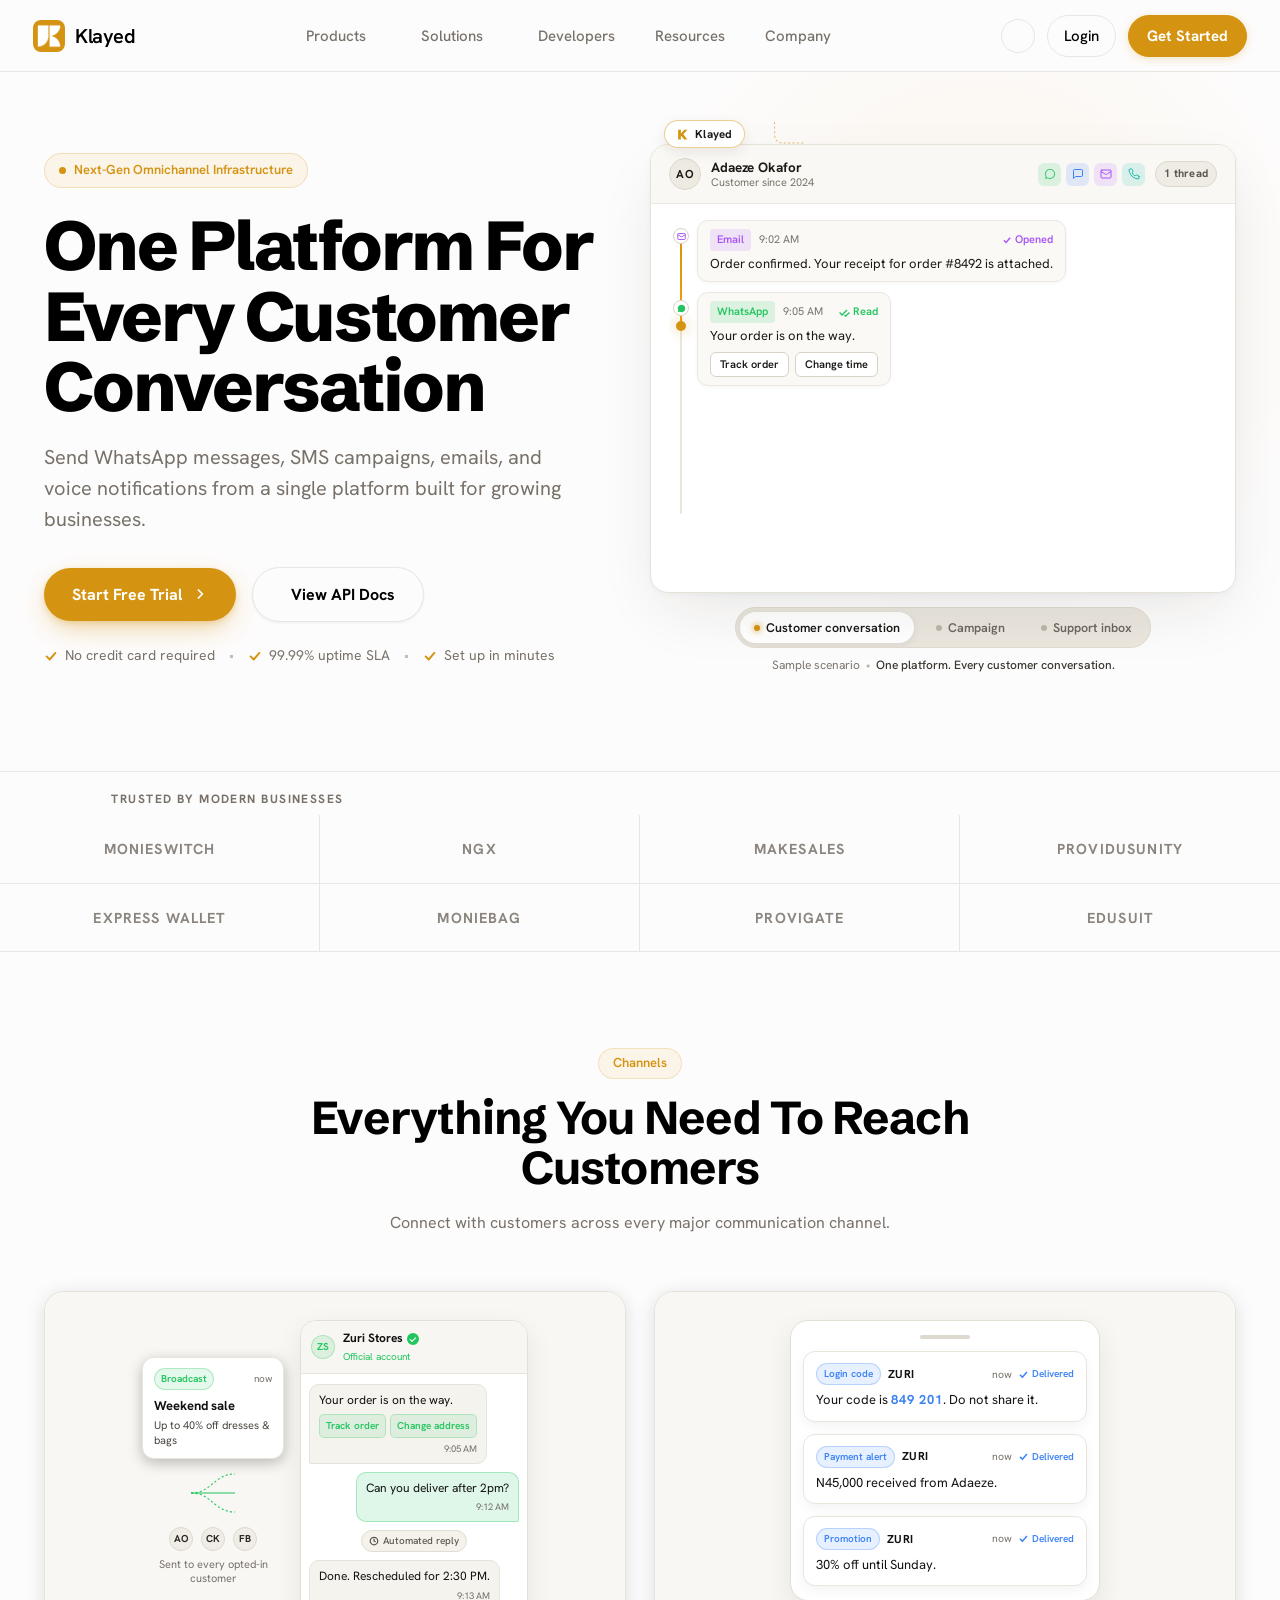
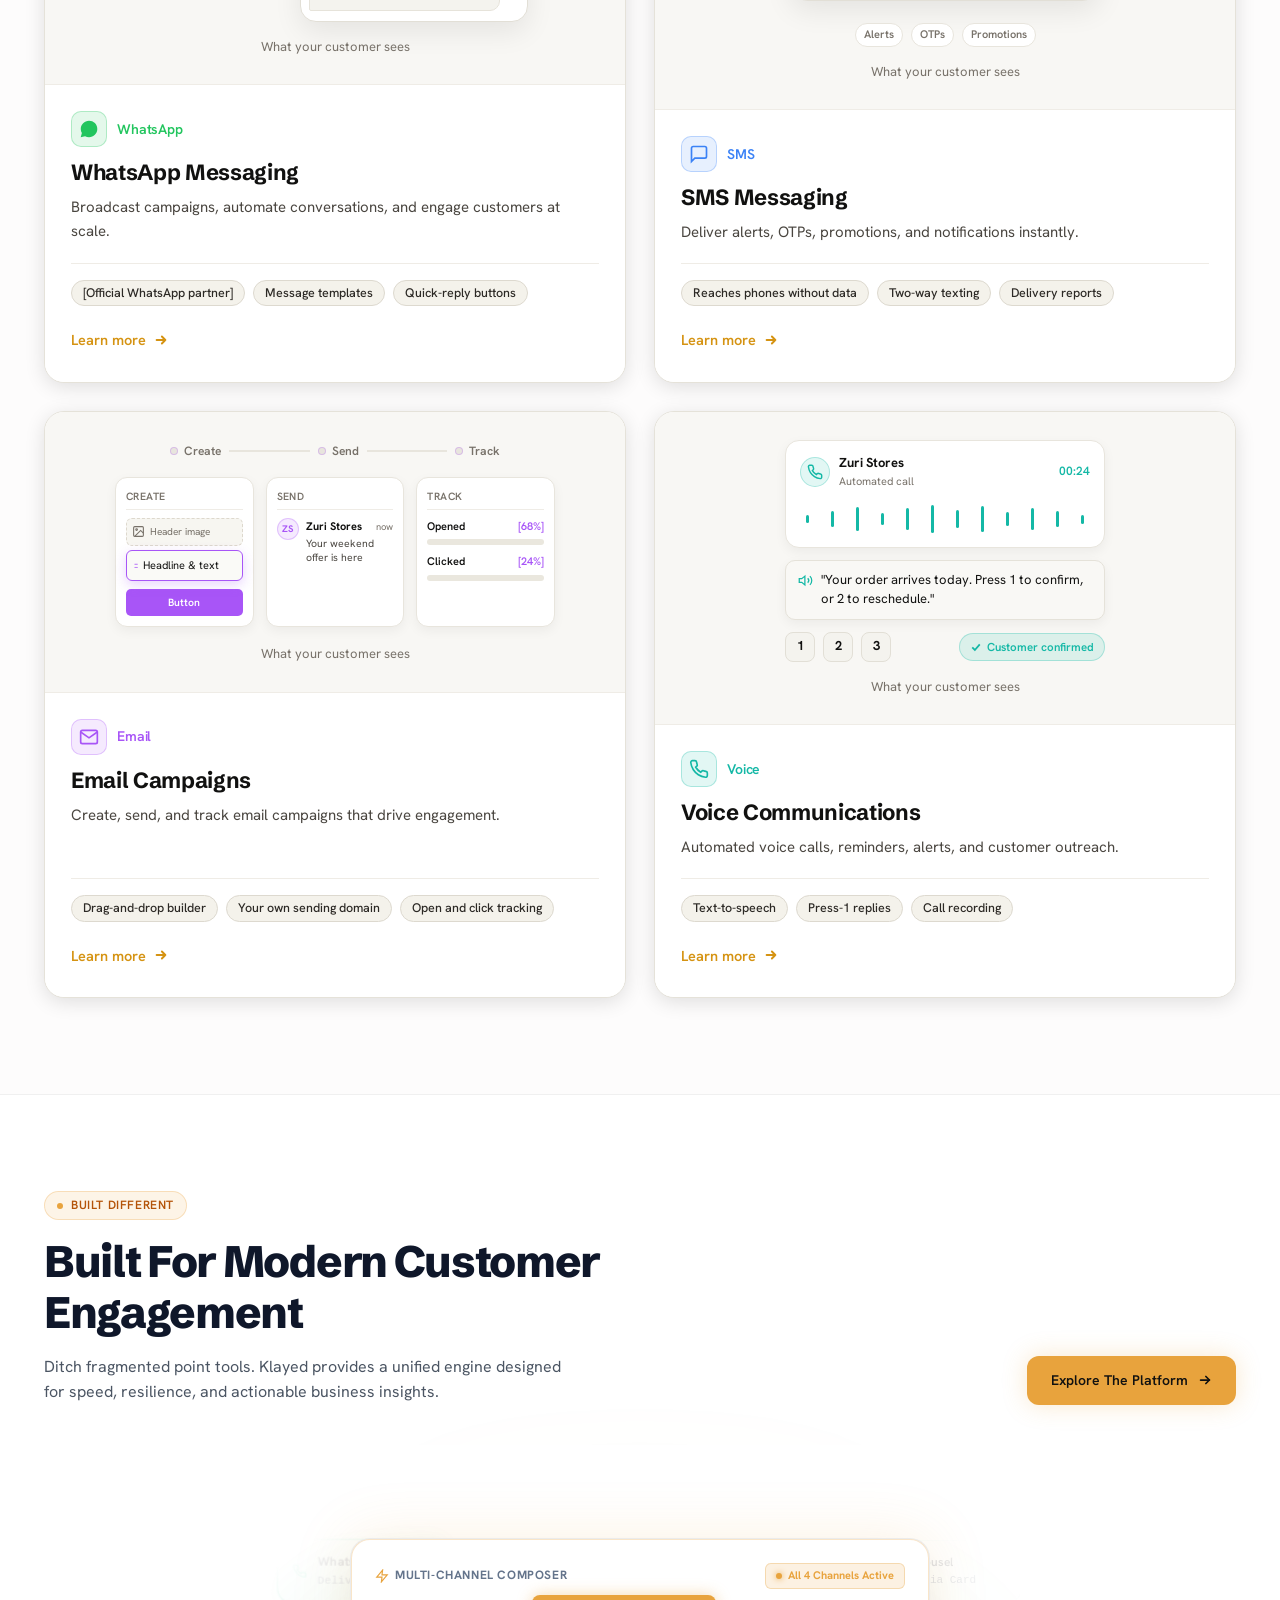
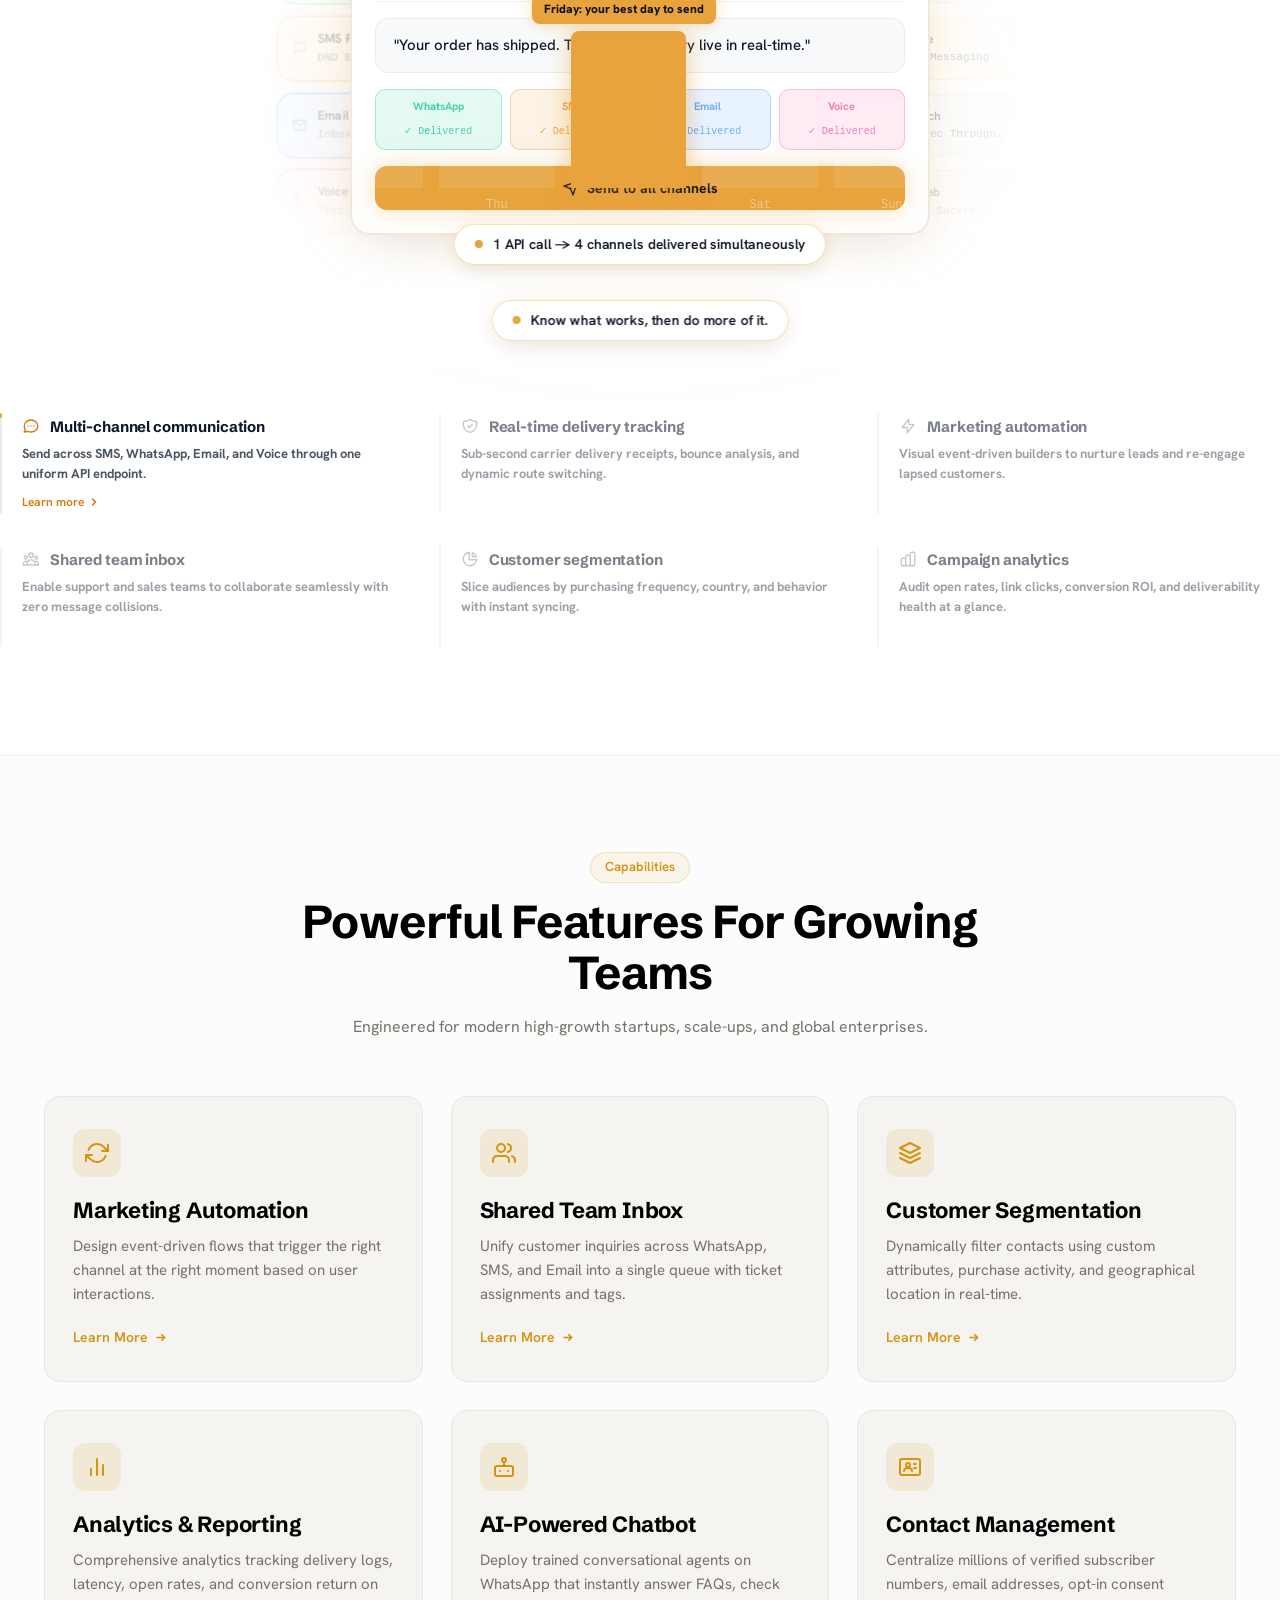
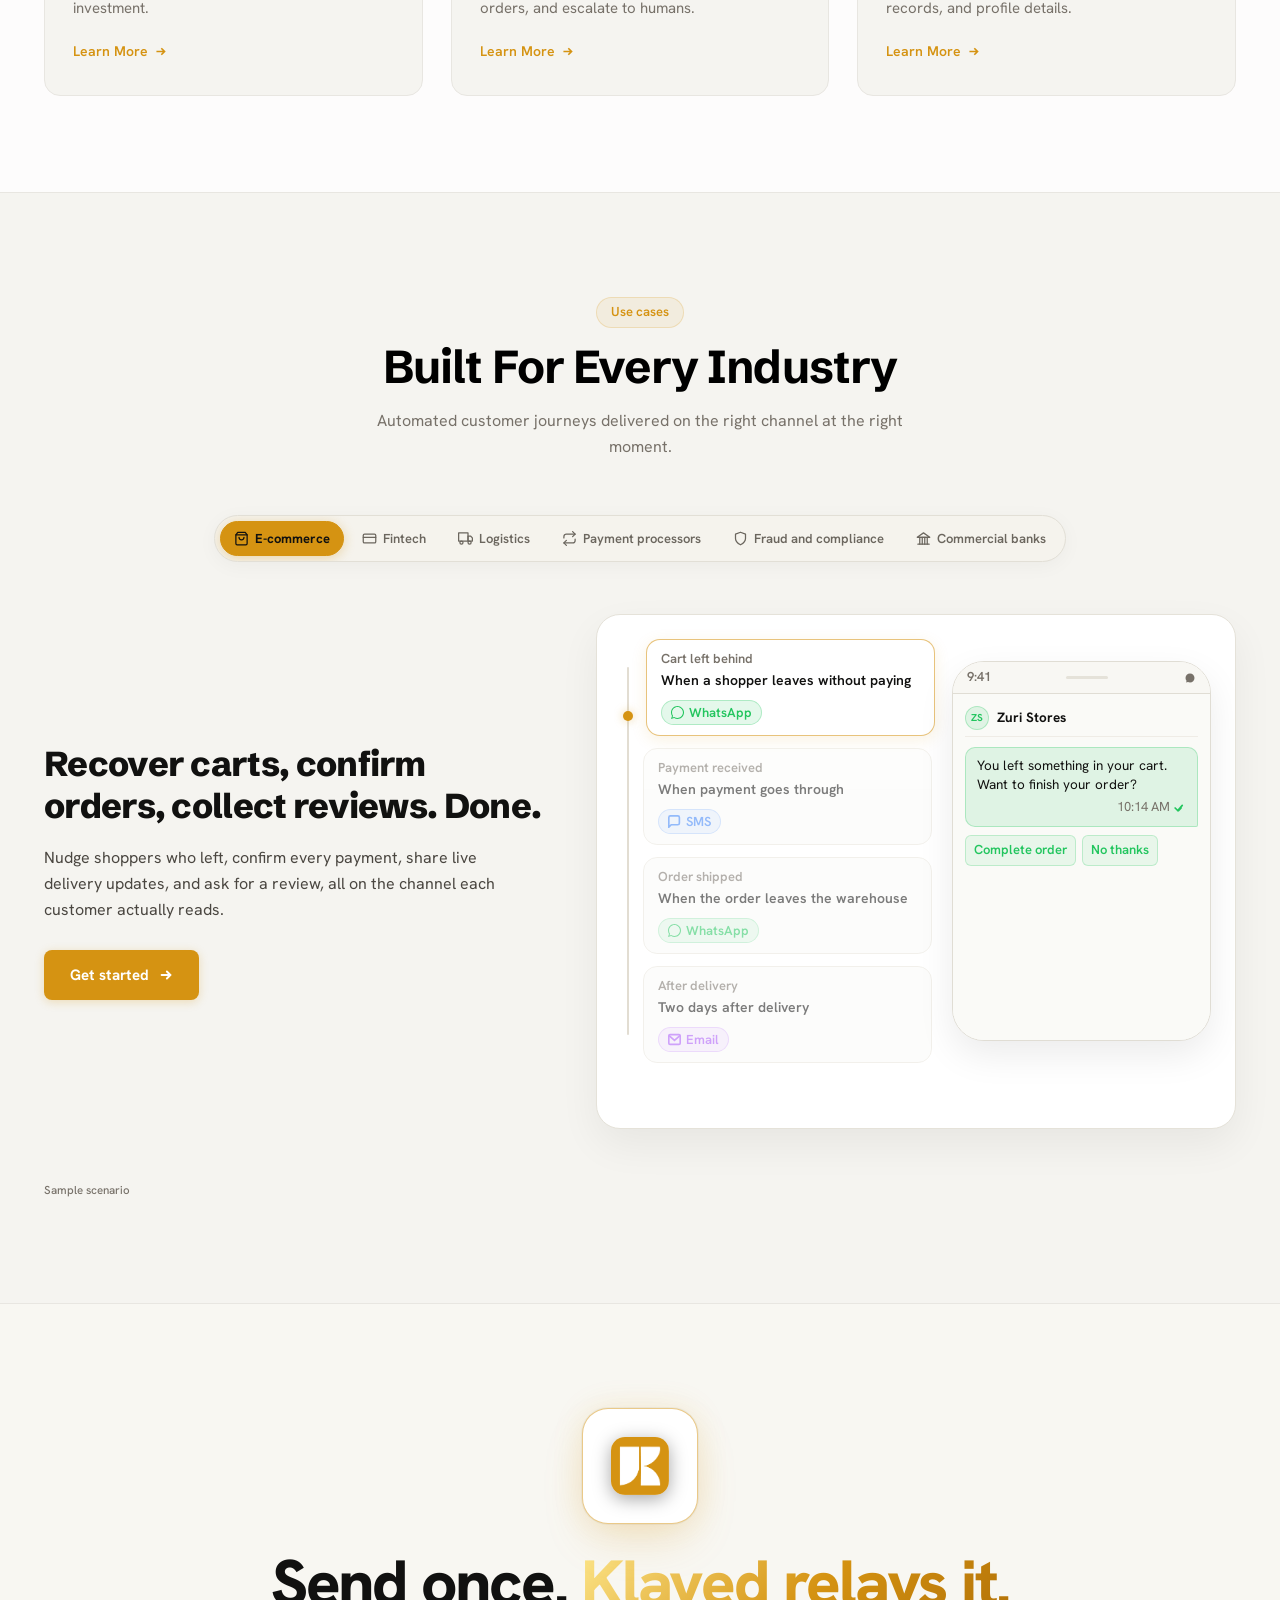
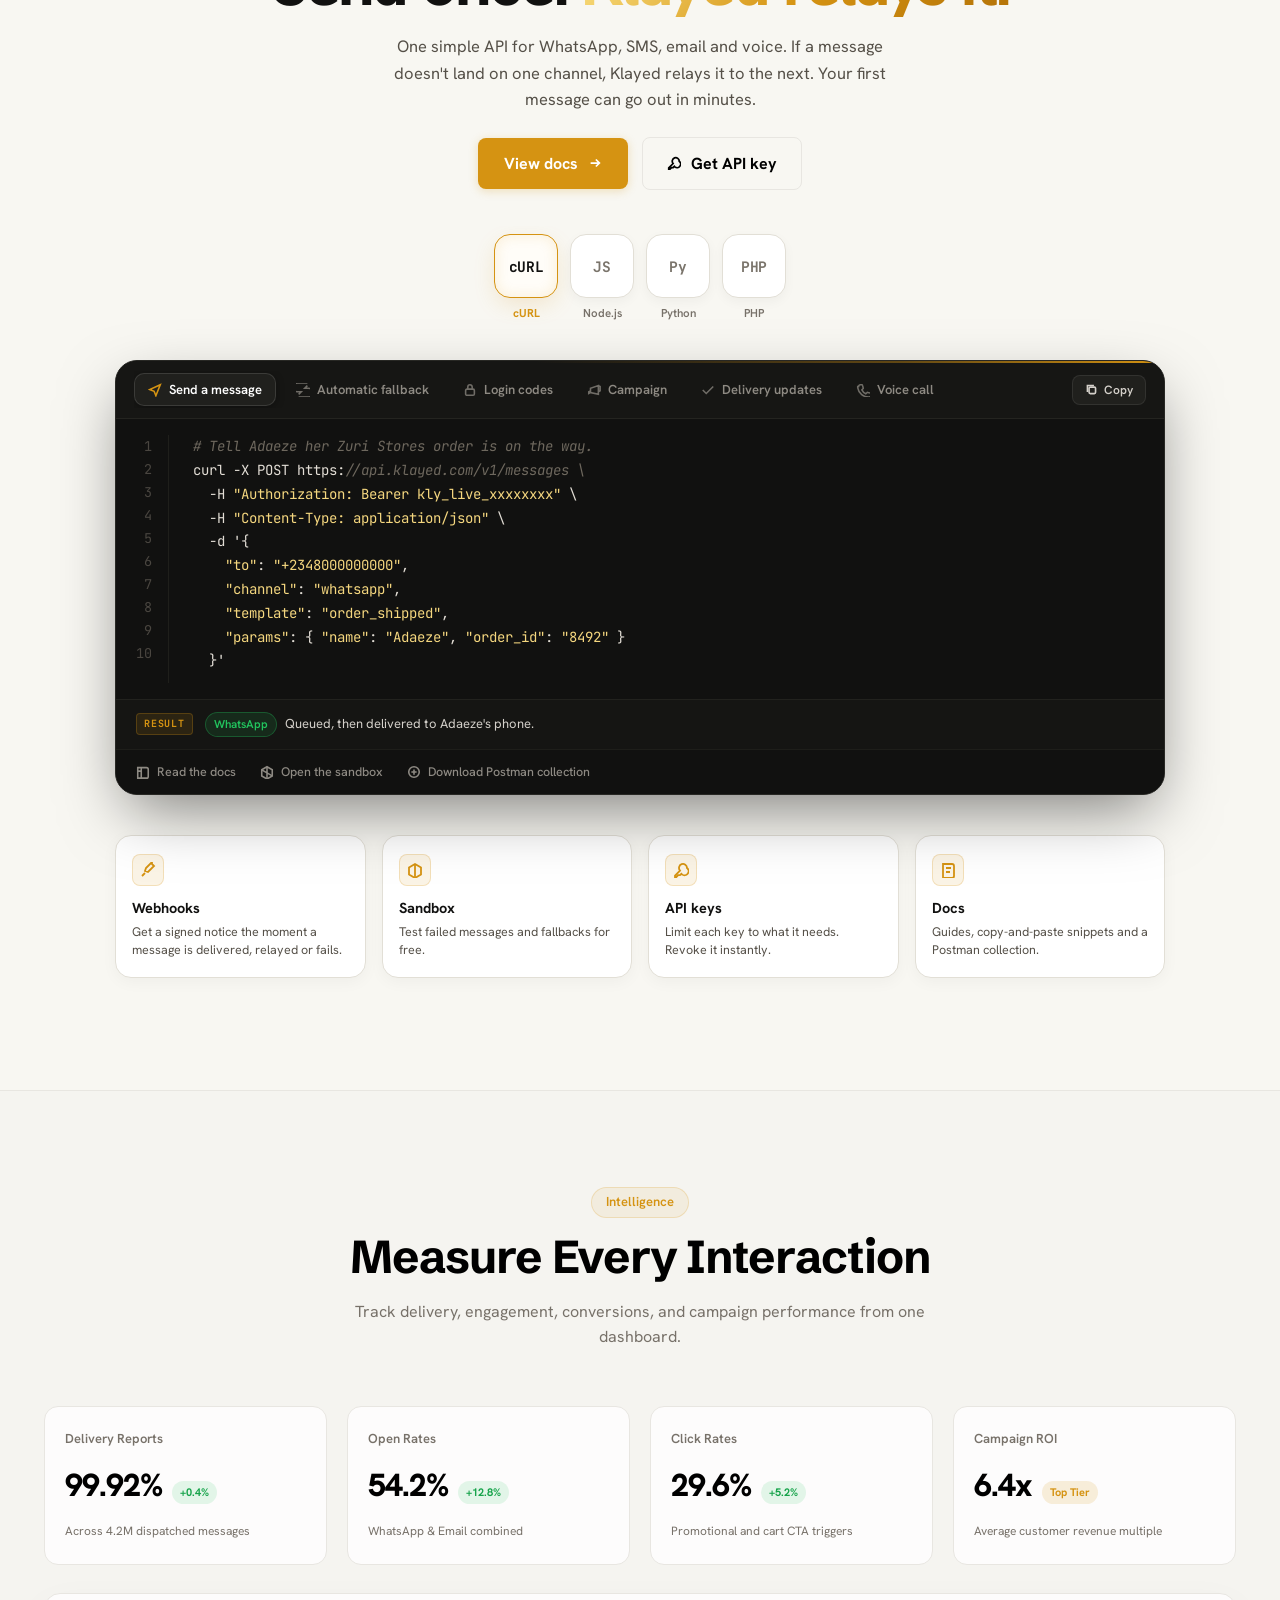
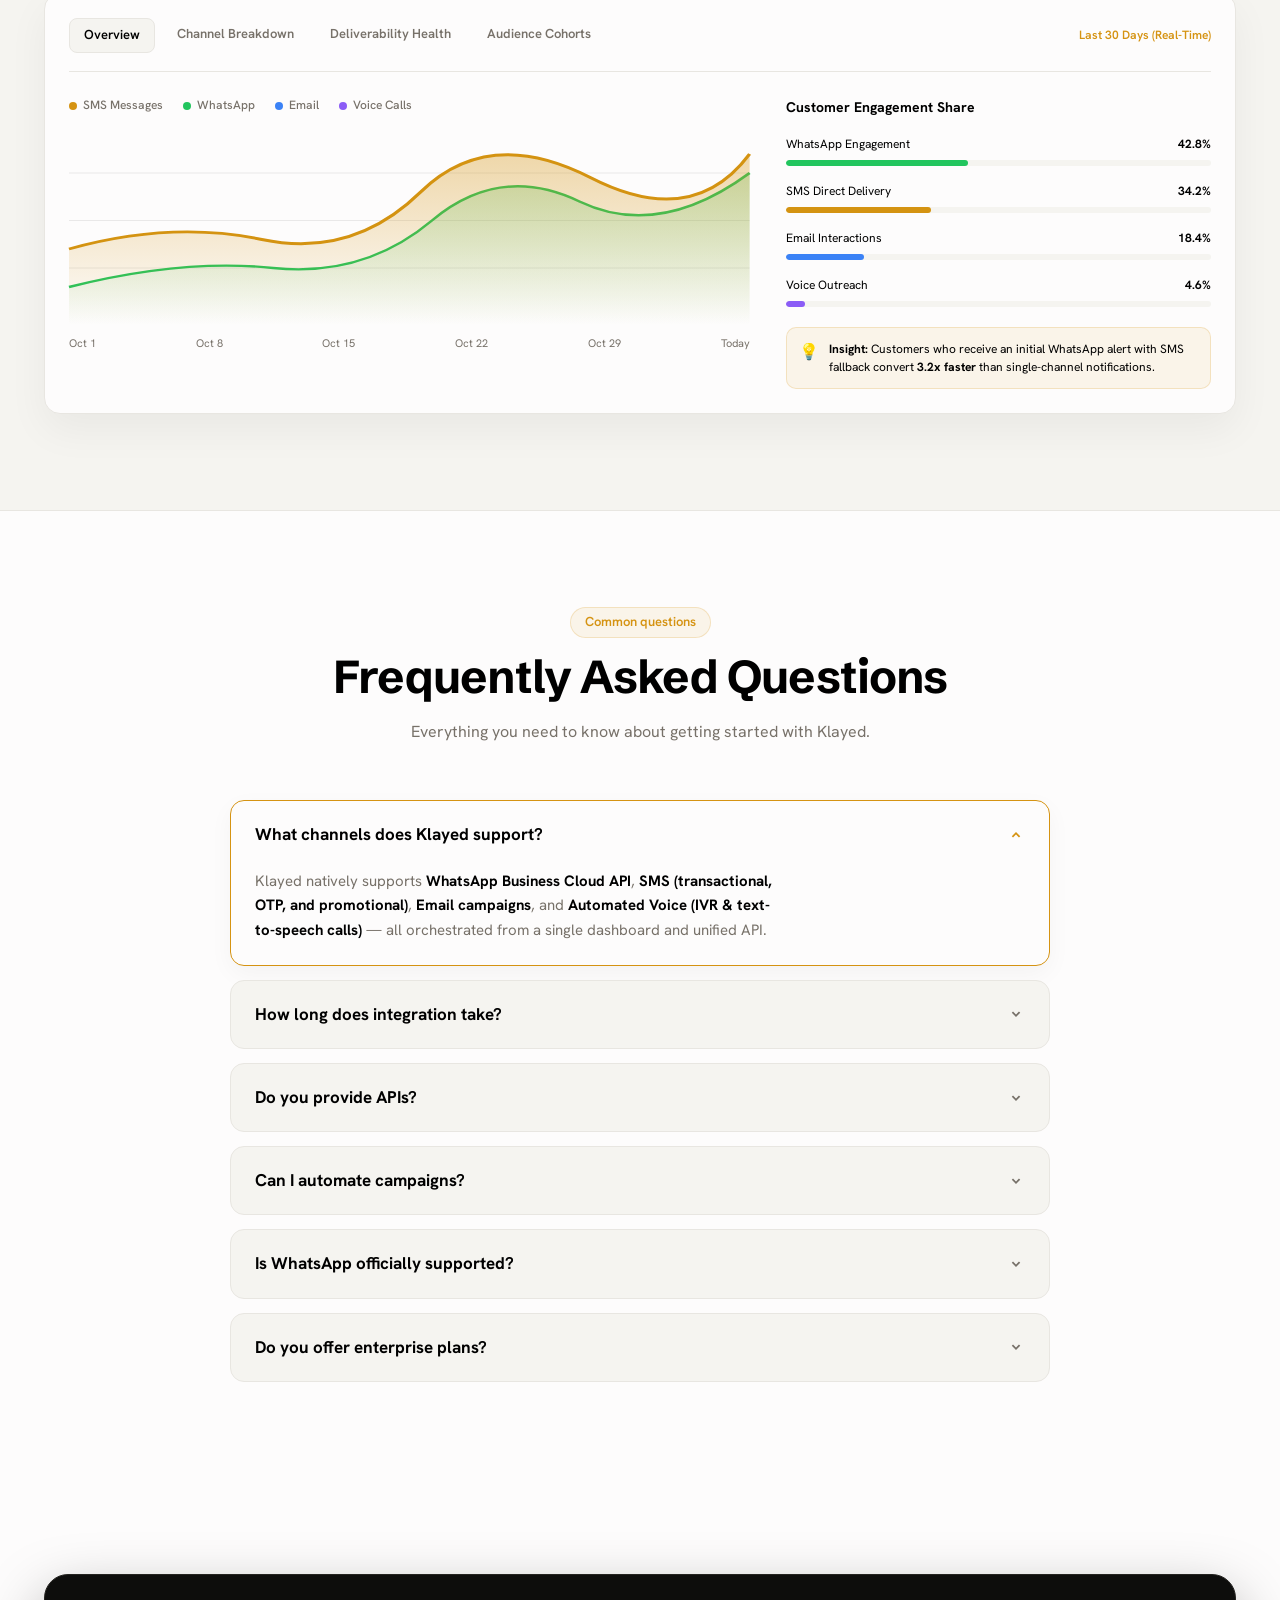
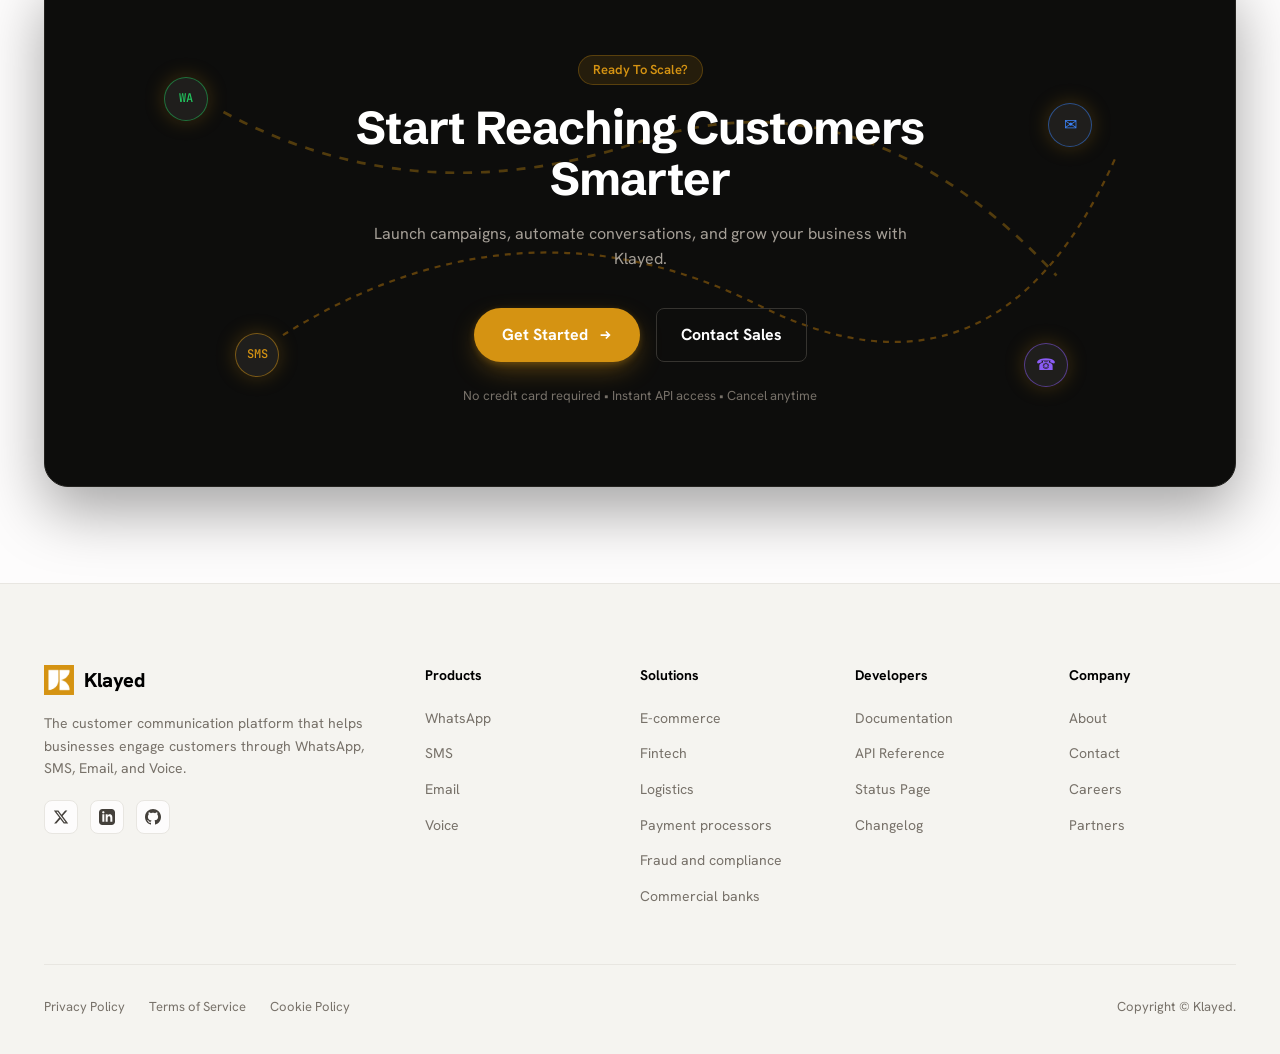
==== commit 32182237: "Fix light mode with white background for Modern Customer Engagement section" ====
--- a/klayed landing page/index.html
+++ b/klayed landing page/index.html
@@ -1425,160 +1425,160 @@
                 <svg viewBox="0 0 24 24" width="14" height="14" fill="none" stroke="#34D399" stroke-width="2"><path d="M22 16.92v3a2 2 0 01-2.18 2 19.79 19.79 0 01-8.63-3.07 19.5 19.5 0 01-6-6 19.79 19.79 0 01-3.07-8.67A2 2 0 014.11 2h3a2 2 0 012 1.72 12.84 12.84 0 00.7 2.81 2 2 0 01-.45 2.11L8.09 9.91a16 16 0 006 6l1.27-1.27a2 2 0 012.11-.45 12.84 12.84 0 002.81.7A2 2 0 0122 16.92z"/></svg>
                 <div style="min-width: 0; flex: 1;">
                   <div style="display: flex; align-items: center; justify-content: space-between; gap: 4px;">
-                    <span style="font-size: 12px; font-weight: 600; color: rgba(255,255,255,0.85); white-space: nowrap; overflow: hidden; text-overflow: ellipsis;">WhatsApp</span>
+                    <span class="kij-supp-tile-title">WhatsApp</span>
                     <svg viewBox="0 0 24 24" width="13" height="13" fill="none" stroke="#34D399" stroke-width="2.5" stroke-linecap="round" stroke-linejoin="round" style="flex-shrink:0;"><polyline points="20 6 9 17 4 12"/></svg>
                   </div>
-                  <span style="font-size: 11px; opacity: 0.6; display: block; font-family: monospace; white-space: nowrap; overflow: hidden; text-overflow: ellipsis;">Delivered</span>
+                  <span class="kij-supp-tile-sub">Delivered</span>
                 </div>
               </div>
               <div class="kij-supp-tile band-green kij-tile-ring-mid ">
                 <svg viewBox="0 0 24 24" width="14" height="14" fill="none" stroke="#34D399" stroke-width="2"><path d="M21 15a2 2 0 01-2 2H7l-4 4V5a2 2 0 012-2h14a2 2 0 012 2z"/></svg>
                 <div style="min-width: 0; flex: 1;">
                   <div style="display: flex; align-items: center; justify-content: space-between; gap: 4px;">
-                    <span style="font-size: 12px; font-weight: 600; color: rgba(255,255,255,0.85); white-space: nowrap; overflow: hidden; text-overflow: ellipsis;">RCS Business</span>
-                    
-                  </div>
-                  <span style="font-size: 11px; opacity: 0.6; display: block; font-family: monospace; white-space: nowrap; overflow: hidden; text-overflow: ellipsis;">Verified Sender</span>
+                    <span class="kij-supp-tile-title">RCS Business</span>
+                    
+                  </div>
+                  <span class="kij-supp-tile-sub">Verified Sender</span>
                 </div>
               </div>
               <div class="kij-supp-tile band-green kij-tile-ring-mid ">
                 <svg viewBox="0 0 24 24" width="14" height="14" fill="none" stroke="#34D399" stroke-width="2"><path d="M22 16.92v3a2 2 0 01-2.18 2 19.79 19.79 0 01-8.63-3.07 19.5 19.5 0 01-6-6 19.79 19.79 0 01-3.07-8.67A2 2 0 014.11 2h3a2 2 0 012 1.72 12.84 12.84 0 00.7 2.81 2 2 0 01-.45 2.11L8.09 9.91a16 16 0 006 6l1.27-1.27a2 2 0 012.11-.45 12.84 12.84 0 002.81.7A2 2 0 0122 16.92z"/></svg>
                 <div style="min-width: 0; flex: 1;">
                   <div style="display: flex; align-items: center; justify-content: space-between; gap: 4px;">
-                    <span style="font-size: 12px; font-weight: 600; color: rgba(255,255,255,0.85); white-space: nowrap; overflow: hidden; text-overflow: ellipsis;">WhatsApp Bot</span>
-                    
-                  </div>
-                  <span style="font-size: 11px; opacity: 0.6; display: block; font-family: monospace; white-space: nowrap; overflow: hidden; text-overflow: ellipsis;">Interactive Flow</span>
+                    <span class="kij-supp-tile-title">WhatsApp Bot</span>
+                    
+                  </div>
+                  <span class="kij-supp-tile-sub">Interactive Flow</span>
                 </div>
               </div>
               <div class="kij-supp-tile band-green kij-tile-ring-mid ">
                 <svg viewBox="0 0 24 24" width="14" height="14" fill="none" stroke="#34D399" stroke-width="2"><path d="M21 15a2 2 0 01-2 2H7l-4 4V5a2 2 0 012-2h14a2 2 0 012 2z"/></svg>
                 <div style="min-width: 0; flex: 1;">
                   <div style="display: flex; align-items: center; justify-content: space-between; gap: 4px;">
-                    <span style="font-size: 12px; font-weight: 600; color: rgba(255,255,255,0.85); white-space: nowrap; overflow: hidden; text-overflow: ellipsis;">RCS Carousel</span>
-                    
-                  </div>
-                  <span style="font-size: 11px; opacity: 0.6; display: block; font-family: monospace; white-space: nowrap; overflow: hidden; text-overflow: ellipsis;">Rich Media Card</span>
+                    <span class="kij-supp-tile-title">RCS Carousel</span>
+                    
+                  </div>
+                  <span class="kij-supp-tile-sub">Rich Media Card</span>
                 </div>
               </div>
               <div class="kij-supp-tile band-amber kij-tile-ring-mid is-bright-amber">
                 <svg viewBox="0 0 24 24" width="14" height="14" fill="none" stroke="#E8A33D" stroke-width="2"><path d="M21 15a2 2 0 01-2 2H7l-4 4V5a2 2 0 012-2h14a2 2 0 012 2z"/></svg>
                 <div style="min-width: 0; flex: 1;">
                   <div style="display: flex; align-items: center; justify-content: space-between; gap: 4px;">
-                    <span style="font-size: 12px; font-weight: 600; color: rgba(255,255,255,0.85); white-space: nowrap; overflow: hidden; text-overflow: ellipsis;">SMS Priority</span>
+                    <span class="kij-supp-tile-title">SMS Priority</span>
                     <svg viewBox="0 0 24 24" width="13" height="13" fill="none" stroke="#34D399" stroke-width="2.5" stroke-linecap="round" stroke-linejoin="round" style="flex-shrink:0;"><polyline points="20 6 9 17 4 12"/></svg>
                   </div>
-                  <span style="font-size: 11px; opacity: 0.6; display: block; font-family: monospace; white-space: nowrap; overflow: hidden; text-overflow: ellipsis;">DND Bypass Active</span>
+                  <span class="kij-supp-tile-sub">DND Bypass Active</span>
                 </div>
               </div>
               <div class="kij-supp-tile band-amber kij-tile-ring-center ">
                 <svg viewBox="0 0 24 24" width="14" height="14" fill="none" stroke="#E8A33D" stroke-width="2"><polygon points="13 2 3 14 12 14 11 22 21 10 12 10 13 2"/></svg>
                 <div style="min-width: 0; flex: 1;">
                   <div style="display: flex; align-items: center; justify-content: space-between; gap: 4px;">
-                    <span style="font-size: 12px; font-weight: 600; color: rgba(255,255,255,0.85); white-space: nowrap; overflow: hidden; text-overflow: ellipsis;">SMS OTP</span>
-                    
-                  </div>
-                  <span style="font-size: 11px; opacity: 0.6; display: block; font-family: monospace; white-space: nowrap; overflow: hidden; text-overflow: ellipsis;">99.98% Gateway SLA</span>
+                    <span class="kij-supp-tile-title">SMS OTP</span>
+                    
+                  </div>
+                  <span class="kij-supp-tile-sub">99.98% Gateway SLA</span>
                 </div>
               </div>
               <div class="kij-supp-tile band-amber kij-tile-ring-center ">
                 <svg viewBox="0 0 24 24" width="14" height="14" fill="none" stroke="#E8A33D" stroke-width="2"><path d="M21 15a2 2 0 01-2 2H7l-4 4V5a2 2 0 012-2h14a2 2 0 012 2z"/></svg>
                 <div style="min-width: 0; flex: 1;">
                   <div style="display: flex; align-items: center; justify-content: space-between; gap: 4px;">
-                    <span style="font-size: 12px; font-weight: 600; color: rgba(255,255,255,0.85); white-space: nowrap; overflow: hidden; text-overflow: ellipsis;">Flash SMS</span>
-                    
-                  </div>
-                  <span style="font-size: 11px; opacity: 0.6; display: block; font-family: monospace; white-space: nowrap; overflow: hidden; text-overflow: ellipsis;">Direct Screen Pop</span>
+                    <span class="kij-supp-tile-title">Flash SMS</span>
+                    
+                  </div>
+                  <span class="kij-supp-tile-sub">Direct Screen Pop</span>
                 </div>
               </div>
               <div class="kij-supp-tile band-amber kij-tile-ring-mid ">
                 <svg viewBox="0 0 24 24" width="14" height="14" fill="none" stroke="#E8A33D" stroke-width="2"><path d="M21 15a2 2 0 01-2 2H7l-4 4V5a2 2 0 012-2h14a2 2 0 012 2z"/></svg>
                 <div style="min-width: 0; flex: 1;">
                   <div style="display: flex; align-items: center; justify-content: space-between; gap: 4px;">
-                    <span style="font-size: 12px; font-weight: 600; color: rgba(255,255,255,0.85); white-space: nowrap; overflow: hidden; text-overflow: ellipsis;">Shortcode</span>
-                    
-                  </div>
-                  <span style="font-size: 11px; opacity: 0.6; display: block; font-family: monospace; white-space: nowrap; overflow: hidden; text-overflow: ellipsis;">Two-Way Messaging</span>
+                    <span class="kij-supp-tile-title">Shortcode</span>
+                    
+                  </div>
+                  <span class="kij-supp-tile-sub">Two-Way Messaging</span>
                 </div>
               </div>
               <div class="kij-supp-tile band-blue kij-tile-ring-mid is-bright-blue">
                 <svg viewBox="0 0 24 24" width="14" height="14" fill="none" stroke="#60A5FA" stroke-width="2"><path d="M4 4h16c1.1 0 2 .9 2 2v12c0 1.1-.9 2-2 2H4c-1.1 0-2-.9-2-2V6c0-1.1.9-2 2-2z"/><polyline points="22,6 12,13 2,6"/></svg>
                 <div style="min-width: 0; flex: 1;">
                   <div style="display: flex; align-items: center; justify-content: space-between; gap: 4px;">
-                    <span style="font-size: 12px; font-weight: 600; color: rgba(255,255,255,0.85); white-space: nowrap; overflow: hidden; text-overflow: ellipsis;">Email</span>
+                    <span class="kij-supp-tile-title">Email</span>
                     <svg viewBox="0 0 24 24" width="13" height="13" fill="none" stroke="#34D399" stroke-width="2.5" stroke-linecap="round" stroke-linejoin="round" style="flex-shrink:0;"><polyline points="20 6 9 17 4 12"/></svg>
                   </div>
-                  <span style="font-size: 11px; opacity: 0.6; display: block; font-family: monospace; white-space: nowrap; overflow: hidden; text-overflow: ellipsis;">Inbox Placed</span>
+                  <span class="kij-supp-tile-sub">Inbox Placed</span>
                 </div>
               </div>
               <div class="kij-supp-tile band-blue kij-tile-ring-center ">
                 <svg viewBox="0 0 24 24" width="14" height="14" fill="none" stroke="#60A5FA" stroke-width="2"><path d="M4 4h16c1.1 0 2 .9 2 2v12c0 1.1-.9 2-2 2H4c-1.1 0-2-.9-2-2V6c0-1.1.9-2 2-2z"/><polyline points="22,6 12,13 2,6"/></svg>
                 <div style="min-width: 0; flex: 1;">
                   <div style="display: flex; align-items: center; justify-content: space-between; gap: 4px;">
-                    <span style="font-size: 12px; font-weight: 600; color: rgba(255,255,255,0.85); white-space: nowrap; overflow: hidden; text-overflow: ellipsis;">Transactional</span>
-                    
-                  </div>
-                  <span style="font-size: 11px; opacity: 0.6; display: block; font-family: monospace; white-space: nowrap; overflow: hidden; text-overflow: ellipsis;">DKIM / SPF Verified</span>
+                    <span class="kij-supp-tile-title">Transactional</span>
+                    
+                  </div>
+                  <span class="kij-supp-tile-sub">DKIM / SPF Verified</span>
                 </div>
               </div>
               <div class="kij-supp-tile band-blue kij-tile-ring-center ">
                 <svg viewBox="0 0 24 24" width="14" height="14" fill="none" stroke="#60A5FA" stroke-width="2"><path d="M4 4h16c1.1 0 2 .9 2 2v12c0 1.1-.9 2-2 2H4c-1.1 0-2-.9-2-2V6c0-1.1.9-2 2-2z"/><polyline points="22,6 12,13 2,6"/></svg>
                 <div style="min-width: 0; flex: 1;">
                   <div style="display: flex; align-items: center; justify-content: space-between; gap: 4px;">
-                    <span style="font-size: 12px; font-weight: 600; color: rgba(255,255,255,0.85); white-space: nowrap; overflow: hidden; text-overflow: ellipsis;">Newsletter</span>
-                    
-                  </div>
-                  <span style="font-size: 11px; opacity: 0.6; display: block; font-family: monospace; white-space: nowrap; overflow: hidden; text-overflow: ellipsis;">Dedicated Warm IP</span>
+                    <span class="kij-supp-tile-title">Newsletter</span>
+                    
+                  </div>
+                  <span class="kij-supp-tile-sub">Dedicated Warm IP</span>
                 </div>
               </div>
               <div class="kij-supp-tile band-blue kij-tile-ring-mid ">
                 <svg viewBox="0 0 24 24" width="14" height="14" fill="none" stroke="#60A5FA" stroke-width="2"><path d="M4 4h16c1.1 0 2 .9 2 2v12c0 1.1-.9 2-2 2H4c-1.1 0-2-.9-2-2V6c0-1.1.9-2 2-2z"/><polyline points="22,6 12,13 2,6"/></svg>
                 <div style="min-width: 0; flex: 1;">
                   <div style="display: flex; align-items: center; justify-content: space-between; gap: 4px;">
-                    <span style="font-size: 12px; font-weight: 600; color: rgba(255,255,255,0.85); white-space: nowrap; overflow: hidden; text-overflow: ellipsis;">Email Batch</span>
-                    
-                  </div>
-                  <span style="font-size: 11px; opacity: 0.6; display: block; font-family: monospace; white-space: nowrap; overflow: hidden; text-overflow: ellipsis;">100k / sec Throughput</span>
+                    <span class="kij-supp-tile-title">Email Batch</span>
+                    
+                  </div>
+                  <span class="kij-supp-tile-sub">100k / sec Throughput</span>
                 </div>
               </div>
               <div class="kij-supp-tile band-rose kij-tile-ring-mid is-bright-rose">
                 <svg viewBox="0 0 24 24" width="14" height="14" fill="none" stroke="#F472B6" stroke-width="2"><path d="M22 16.92v3a2 2 0 01-2.18 2 19.79 19.79 0 01-8.63-3.07 19.5 19.5 0 01-6-6 19.79 19.79 0 01-3.07-8.67A2 2 0 014.11 2h3a2 2 0 012 1.72 12.84 12.84 0 00.7 2.81 2 2 0 01-.45 2.11L8.09 9.91a16 16 0 006 6l1.27-1.27a2 2 0 012.11-.45 12.84 12.84 0 002.81.7A2 2 0 0122 16.92z"/></svg>
                 <div style="min-width: 0; flex: 1;">
                   <div style="display: flex; align-items: center; justify-content: space-between; gap: 4px;">
-                    <span style="font-size: 12px; font-weight: 600; color: rgba(255,255,255,0.85); white-space: nowrap; overflow: hidden; text-overflow: ellipsis;">Voice Alert</span>
+                    <span class="kij-supp-tile-title">Voice Alert</span>
                     <svg viewBox="0 0 24 24" width="13" height="13" fill="none" stroke="#34D399" stroke-width="2.5" stroke-linecap="round" stroke-linejoin="round" style="flex-shrink:0;"><polyline points="20 6 9 17 4 12"/></svg>
                   </div>
-                  <span style="font-size: 11px; opacity: 0.6; display: block; font-family: monospace; white-space: nowrap; overflow: hidden; text-overflow: ellipsis;">Text-to-Speech Call</span>
+                  <span class="kij-supp-tile-sub">Text-to-Speech Call</span>
                 </div>
               </div>
               <div class="kij-supp-tile band-rose kij-tile-ring-mid ">
                 <svg viewBox="0 0 24 24" width="14" height="14" fill="none" stroke="#F472B6" stroke-width="2"><path d="M22 16.92v3a2 2 0 01-2.18 2 19.79 19.79 0 01-8.63-3.07 19.5 19.5 0 01-6-6 19.79 19.79 0 01-3.07-8.67A2 2 0 014.11 2h3a2 2 0 012 1.72 12.84 12.84 0 00.7 2.81 2 2 0 01-.45 2.11L8.09 9.91a16 16 0 006 6l1.27-1.27a2 2 0 012.11-.45 12.84 12.84 0 002.81.7A2 2 0 0122 16.92z"/></svg>
                 <div style="min-width: 0; flex: 1;">
                   <div style="display: flex; align-items: center; justify-content: space-between; gap: 4px;">
-                    <span style="font-size: 12px; font-weight: 600; color: rgba(255,255,255,0.85); white-space: nowrap; overflow: hidden; text-overflow: ellipsis;">Voice IVR</span>
-                    
-                  </div>
-                  <span style="font-size: 11px; opacity: 0.6; display: block; font-family: monospace; white-space: nowrap; overflow: hidden; text-overflow: ellipsis;">Interactive DTMF Menu</span>
+                    <span class="kij-supp-tile-title">Voice IVR</span>
+                    
+                  </div>
+                  <span class="kij-supp-tile-sub">Interactive DTMF Menu</span>
                 </div>
               </div>
               <div class="kij-supp-tile band-violet kij-tile-ring-mid ">
                 <svg viewBox="0 0 24 24" width="14" height="14" fill="none" stroke="#A78BFA" stroke-width="2"><polygon points="13 2 3 14 12 14 11 22 21 10 12 10 13 2"/></svg>
                 <div style="min-width: 0; flex: 1;">
                   <div style="display: flex; align-items: center; justify-content: space-between; gap: 4px;">
-                    <span style="font-size: 12px; font-weight: 600; color: rgba(255,255,255,0.85); white-space: nowrap; overflow: hidden; text-overflow: ellipsis;">Push Mobile</span>
-                    
-                  </div>
-                  <span style="font-size: 11px; opacity: 0.6; display: block; font-family: monospace; white-space: nowrap; overflow: hidden; text-overflow: ellipsis;">APNs & FCM Broadcast</span>
+                    <span class="kij-supp-tile-title">Push Mobile</span>
+                    
+                  </div>
+                  <span class="kij-supp-tile-sub">APNs & FCM Broadcast</span>
                 </div>
               </div>
               <div class="kij-supp-tile band-violet kij-tile-ring-mid ">
                 <svg viewBox="0 0 24 24" width="14" height="14" fill="none" stroke="#A78BFA" stroke-width="2"><path d="M6 2L3 6v14a2 2 0 002 2h14a2 2 0 002-2V6l-3-4z"/><line x1="3" y1="6" x2="21" y2="6"/><path d="M16 10a4 4 0 01-8 0"/></svg>
                 <div style="min-width: 0; flex: 1;">
                   <div style="display: flex; align-items: center; justify-content: space-between; gap: 4px;">
-                    <span style="font-size: 12px; font-weight: 600; color: rgba(255,255,255,0.85); white-space: nowrap; overflow: hidden; text-overflow: ellipsis;">In-App Web</span>
-                    
-                  </div>
-                  <span style="font-size: 11px; opacity: 0.6; display: block; font-family: monospace; white-space: nowrap; overflow: hidden; text-overflow: ellipsis;">Realtime Socket Notice</span>
+                    <span class="kij-supp-tile-title">In-App Web</span>
+                    
+                  </div>
+                  <span class="kij-supp-tile-sub">Realtime Socket Notice</span>
                 </div>
               </div>
               </div>
@@ -1586,8 +1586,8 @@
 
                 <!-- Bright Focal Card in Centre: Composer -->
                 <div class="kij-focal-card" style="padding: 24px; display: flex; flex-direction: column; gap: 16px;">
-                  <div style="display: flex; align-items: center; justify-content: space-between; padding-bottom: 12px; border-bottom: 1px solid rgba(255,255,255,0.08);">
-                    <span style="font-size: 12px; font-weight: 700; color: rgba(255,255,255,0.5); text-transform: uppercase; letter-spacing: 0.05em; display: flex; align-items: center; gap: 6px;">
+                  <div style="display: flex; align-items: center; justify-content: space-between; padding-bottom: 12px; border-bottom: 1px solid rgba(0,0,0,0.06);">
+                    <span class="kij-fc-text-sub" style="font-size: 12px; font-weight: 700; text-transform: uppercase; letter-spacing: 0.05em; display: flex; align-items: center; gap: 6px;">
                       <svg viewBox="0 0 24 24" width="14" height="14" fill="none" stroke="#E8A33D" stroke-width="2"><polygon points="13 2 3 14 12 14 11 22 21 10 12 10 13 2"/></svg>
                       Multi-Channel Composer
                     </span>
@@ -1597,8 +1597,8 @@
                     </span>
                   </div>
 
-                  <div style="padding: 16px 18px; border-radius: 14px; background: rgba(255,255,255,0.03); border: 1px solid rgba(255,255,255,0.06);">
-                    <p style="margin: 0; font-size: 15px; font-weight: 500; color: #FFFFFF; line-height: 1.45;">
+                  <div class="kij-fc-inner-box" style="padding: 16px 18px; border-radius: 14px;">
+                    <p class="kij-fc-text-title" style="margin: 0; font-size: 15px; font-weight: 500; line-height: 1.45;">
                       "Your order has shipped. Track your delivery live in real-time."
                     </p>
                   </div>
@@ -1646,160 +1646,160 @@
                 <svg viewBox="0 0 24 24" width="14" height="14" fill="none" stroke="#34D399" stroke-width="2.5"><polyline points="20 6 9 17 4 12"/></svg>
                 <div style="min-width: 0; flex: 1;">
                   <div style="display: flex; align-items: center; justify-content: space-between; gap: 4px;">
-                    <span style="font-size: 12px; font-weight: 600; color: rgba(255,255,255,0.85); white-space: nowrap; overflow: hidden; text-overflow: ellipsis;">Fatima A.</span>
+                    <span class="kij-supp-tile-title">Fatima A.</span>
                     <svg viewBox="0 0 24 24" width="13" height="13" fill="none" stroke="#34D399" stroke-width="2.5" stroke-linecap="round" stroke-linejoin="round" style="flex-shrink:0;"><polyline points="20 6 9 17 4 12"/></svg>
                   </div>
-                  <span style="font-size: 11px; opacity: 0.6; display: block; font-family: monospace; white-space: nowrap; overflow: hidden; text-overflow: ellipsis;">+234 802 • Delivered</span>
+                  <span class="kij-supp-tile-sub">+234 802 • Delivered</span>
                 </div>
               </div>
               <div class="kij-supp-tile band-green kij-tile-ring-mid ">
                 <svg viewBox="0 0 24 24" width="14" height="14" fill="none" stroke="#34D399" stroke-width="2.5"><polyline points="18 6 9 17 4 12"/><polyline points="22 10 13 21 8 16"/></svg>
                 <div style="min-width: 0; flex: 1;">
                   <div style="display: flex; align-items: center; justify-content: space-between; gap: 4px;">
-                    <span style="font-size: 12px; font-weight: 600; color: rgba(255,255,255,0.85); white-space: nowrap; overflow: hidden; text-overflow: ellipsis;">Chidi O.</span>
+                    <span class="kij-supp-tile-title">Chidi O.</span>
                     <svg viewBox="0 0 24 24" width="13" height="13" fill="none" stroke="#34D399" stroke-width="2.5" stroke-linecap="round" stroke-linejoin="round" style="flex-shrink:0;"><polyline points="20 6 9 17 4 12"/></svg>
                   </div>
-                  <span style="font-size: 11px; opacity: 0.6; display: block; font-family: monospace; white-space: nowrap; overflow: hidden; text-overflow: ellipsis;">+234 814 • Read</span>
+                  <span class="kij-supp-tile-sub">+234 814 • Read</span>
                 </div>
               </div>
               <div class="kij-supp-tile band-green kij-tile-ring-mid ">
                 <svg viewBox="0 0 24 24" width="14" height="14" fill="none" stroke="#34D399" stroke-width="2.5"><polyline points="20 6 9 17 4 12"/></svg>
                 <div style="min-width: 0; flex: 1;">
                   <div style="display: flex; align-items: center; justify-content: space-between; gap: 4px;">
-                    <span style="font-size: 12px; font-weight: 600; color: rgba(255,255,255,0.85); white-space: nowrap; overflow: hidden; text-overflow: ellipsis;">Emeka K.</span>
+                    <span class="kij-supp-tile-title">Emeka K.</span>
                     <svg viewBox="0 0 24 24" width="13" height="13" fill="none" stroke="#34D399" stroke-width="2.5" stroke-linecap="round" stroke-linejoin="round" style="flex-shrink:0;"><polyline points="20 6 9 17 4 12"/></svg>
                   </div>
-                  <span style="font-size: 11px; opacity: 0.6; display: block; font-family: monospace; white-space: nowrap; overflow: hidden; text-overflow: ellipsis;">+234 901 • Delivered</span>
+                  <span class="kij-supp-tile-sub">+234 901 • Delivered</span>
                 </div>
               </div>
               <div class="kij-supp-tile band-green kij-tile-ring-mid ">
                 <svg viewBox="0 0 24 24" width="14" height="14" fill="none" stroke="#34D399" stroke-width="2.5"><polyline points="18 6 9 17 4 12"/><polyline points="22 10 13 21 8 16"/></svg>
                 <div style="min-width: 0; flex: 1;">
                   <div style="display: flex; align-items: center; justify-content: space-between; gap: 4px;">
-                    <span style="font-size: 12px; font-weight: 600; color: rgba(255,255,255,0.85); white-space: nowrap; overflow: hidden; text-overflow: ellipsis;">Kemi B.</span>
+                    <span class="kij-supp-tile-title">Kemi B.</span>
                     <svg viewBox="0 0 24 24" width="13" height="13" fill="none" stroke="#34D399" stroke-width="2.5" stroke-linecap="round" stroke-linejoin="round" style="flex-shrink:0;"><polyline points="20 6 9 17 4 12"/></svg>
                   </div>
-                  <span style="font-size: 11px; opacity: 0.6; display: block; font-family: monospace; white-space: nowrap; overflow: hidden; text-overflow: ellipsis;">+234 805 • Read</span>
+                  <span class="kij-supp-tile-sub">+234 805 • Read</span>
                 </div>
               </div>
               <div class="kij-supp-tile band-blue kij-tile-ring-mid ">
                 <svg viewBox="0 0 24 24" width="14" height="14" fill="none" stroke="#60A5FA" stroke-width="2"><circle cx="12" cy="12" r="10"/><polyline points="12 6 12 12 16 14"/></svg>
                 <div style="min-width: 0; flex: 1;">
                   <div style="display: flex; align-items: center; justify-content: space-between; gap: 4px;">
-                    <span style="font-size: 12px; font-weight: 600; color: rgba(255,255,255,0.85); white-space: nowrap; overflow: hidden; text-overflow: ellipsis;">Aisha M.</span>
-                    
-                  </div>
-                  <span style="font-size: 11px; opacity: 0.6; display: block; font-family: monospace; white-space: nowrap; overflow: hidden; text-overflow: ellipsis;">+234 809 • Sent</span>
+                    <span class="kij-supp-tile-title">Aisha M.</span>
+                    
+                  </div>
+                  <span class="kij-supp-tile-sub">+234 809 • Sent</span>
                 </div>
               </div>
               <div class="kij-supp-tile band-blue kij-tile-ring-center ">
                 <svg viewBox="0 0 24 24" width="14" height="14" fill="none" stroke="#60A5FA" stroke-width="2"><circle cx="12" cy="12" r="10"/><polyline points="12 6 12 12 16 14"/></svg>
                 <div style="min-width: 0; flex: 1;">
                   <div style="display: flex; align-items: center; justify-content: space-between; gap: 4px;">
-                    <span style="font-size: 12px; font-weight: 600; color: rgba(255,255,255,0.85); white-space: nowrap; overflow: hidden; text-overflow: ellipsis;">Babatunde E.</span>
-                    
-                  </div>
-                  <span style="font-size: 11px; opacity: 0.6; display: block; font-family: monospace; white-space: nowrap; overflow: hidden; text-overflow: ellipsis;">+234 703 • Sent</span>
+                    <span class="kij-supp-tile-title">Babatunde E.</span>
+                    
+                  </div>
+                  <span class="kij-supp-tile-sub">+234 703 • Sent</span>
                 </div>
               </div>
               <div class="kij-supp-tile band-blue kij-tile-ring-center ">
                 <svg viewBox="0 0 24 24" width="14" height="14" fill="none" stroke="#60A5FA" stroke-width="2"><circle cx="12" cy="12" r="10"/><polyline points="12 6 12 12 16 14"/></svg>
                 <div style="min-width: 0; flex: 1;">
                   <div style="display: flex; align-items: center; justify-content: space-between; gap: 4px;">
-                    <span style="font-size: 12px; font-weight: 600; color: rgba(255,255,255,0.85); white-space: nowrap; overflow: hidden; text-overflow: ellipsis;">Ngozi U.</span>
-                    
-                  </div>
-                  <span style="font-size: 11px; opacity: 0.6; display: block; font-family: monospace; white-space: nowrap; overflow: hidden; text-overflow: ellipsis;">+234 818 • Sent</span>
+                    <span class="kij-supp-tile-title">Ngozi U.</span>
+                    
+                  </div>
+                  <span class="kij-supp-tile-sub">+234 818 • Sent</span>
                 </div>
               </div>
               <div class="kij-supp-tile band-blue kij-tile-ring-mid ">
                 <svg viewBox="0 0 24 24" width="14" height="14" fill="none" stroke="#60A5FA" stroke-width="2"><circle cx="12" cy="12" r="10"/><polyline points="12 6 12 12 16 14"/></svg>
                 <div style="min-width: 0; flex: 1;">
                   <div style="display: flex; align-items: center; justify-content: space-between; gap: 4px;">
-                    <span style="font-size: 12px; font-weight: 600; color: rgba(255,255,255,0.85); white-space: nowrap; overflow: hidden; text-overflow: ellipsis;">Dapo T.</span>
-                    
-                  </div>
-                  <span style="font-size: 11px; opacity: 0.6; display: block; font-family: monospace; white-space: nowrap; overflow: hidden; text-overflow: ellipsis;">+234 806 • Sent</span>
+                    <span class="kij-supp-tile-title">Dapo T.</span>
+                    
+                  </div>
+                  <span class="kij-supp-tile-sub">+234 806 • Sent</span>
                 </div>
               </div>
               <div class="kij-supp-tile band-green kij-tile-ring-mid is-bright-green">
                 <svg viewBox="0 0 24 24" width="14" height="14" fill="none" stroke="#34D399" stroke-width="2.5"><polyline points="20 6 9 17 4 12"/></svg>
                 <div style="min-width: 0; flex: 1;">
                   <div style="display: flex; align-items: center; justify-content: space-between; gap: 4px;">
-                    <span style="font-size: 12px; font-weight: 600; color: rgba(255,255,255,0.85); white-space: nowrap; overflow: hidden; text-overflow: ellipsis;">Kolawole A.</span>
+                    <span class="kij-supp-tile-title">Kolawole A.</span>
                     <svg viewBox="0 0 24 24" width="13" height="13" fill="none" stroke="#34D399" stroke-width="2.5" stroke-linecap="round" stroke-linejoin="round" style="flex-shrink:0;"><polyline points="20 6 9 17 4 12"/></svg>
                   </div>
-                  <span style="font-size: 11px; opacity: 0.6; display: block; font-family: monospace; white-space: nowrap; overflow: hidden; text-overflow: ellipsis;">+234 705 • Airtel Delivered</span>
+                  <span class="kij-supp-tile-sub">+234 705 • Airtel Delivered</span>
                 </div>
               </div>
               <div class="kij-supp-tile band-green kij-tile-ring-center ">
                 <svg viewBox="0 0 24 24" width="14" height="14" fill="none" stroke="#34D399" stroke-width="2.5"><polyline points="20 6 9 17 4 12"/></svg>
                 <div style="min-width: 0; flex: 1;">
                   <div style="display: flex; align-items: center; justify-content: space-between; gap: 4px;">
-                    <span style="font-size: 12px; font-weight: 600; color: rgba(255,255,255,0.85); white-space: nowrap; overflow: hidden; text-overflow: ellipsis;">Halima R.</span>
+                    <span class="kij-supp-tile-title">Halima R.</span>
                     <svg viewBox="0 0 24 24" width="13" height="13" fill="none" stroke="#34D399" stroke-width="2.5" stroke-linecap="round" stroke-linejoin="round" style="flex-shrink:0;"><polyline points="20 6 9 17 4 12"/></svg>
                   </div>
-                  <span style="font-size: 11px; opacity: 0.6; display: block; font-family: monospace; white-space: nowrap; overflow: hidden; text-overflow: ellipsis;">+234 816 • Delivered</span>
+                  <span class="kij-supp-tile-sub">+234 816 • Delivered</span>
                 </div>
               </div>
               <div class="kij-supp-tile band-green kij-tile-ring-center ">
                 <svg viewBox="0 0 24 24" width="14" height="14" fill="none" stroke="#34D399" stroke-width="2.5"><polyline points="20 6 9 17 4 12"/></svg>
                 <div style="min-width: 0; flex: 1;">
                   <div style="display: flex; align-items: center; justify-content: space-between; gap: 4px;">
-                    <span style="font-size: 12px; font-weight: 600; color: rgba(255,255,255,0.85); white-space: nowrap; overflow: hidden; text-overflow: ellipsis;">Zainab L.</span>
+                    <span class="kij-supp-tile-title">Zainab L.</span>
                     <svg viewBox="0 0 24 24" width="13" height="13" fill="none" stroke="#34D399" stroke-width="2.5" stroke-linecap="round" stroke-linejoin="round" style="flex-shrink:0;"><polyline points="20 6 9 17 4 12"/></svg>
                   </div>
-                  <span style="font-size: 11px; opacity: 0.6; display: block; font-family: monospace; white-space: nowrap; overflow: hidden; text-overflow: ellipsis;">+234 902 • Delivered</span>
+                  <span class="kij-supp-tile-sub">+234 902 • Delivered</span>
                 </div>
               </div>
               <div class="kij-supp-tile band-green kij-tile-ring-mid ">
                 <svg viewBox="0 0 24 24" width="14" height="14" fill="none" stroke="#34D399" stroke-width="2.5"><polyline points="18 6 9 17 4 12"/><polyline points="22 10 13 21 8 16"/></svg>
                 <div style="min-width: 0; flex: 1;">
                   <div style="display: flex; align-items: center; justify-content: space-between; gap: 4px;">
-                    <span style="font-size: 12px; font-weight: 600; color: rgba(255,255,255,0.85); white-space: nowrap; overflow: hidden; text-overflow: ellipsis;">Kunle P.</span>
+                    <span class="kij-supp-tile-title">Kunle P.</span>
                     <svg viewBox="0 0 24 24" width="13" height="13" fill="none" stroke="#34D399" stroke-width="2.5" stroke-linecap="round" stroke-linejoin="round" style="flex-shrink:0;"><polyline points="20 6 9 17 4 12"/></svg>
                   </div>
-                  <span style="font-size: 11px; opacity: 0.6; display: block; font-family: monospace; white-space: nowrap; overflow: hidden; text-overflow: ellipsis;">+234 808 • Read</span>
+                  <span class="kij-supp-tile-sub">+234 808 • Read</span>
                 </div>
               </div>
               <div class="kij-supp-tile band-amber kij-tile-ring-mid ">
                 <svg viewBox="0 0 24 24" width="14" height="14" fill="none" stroke="#E8A33D" stroke-width="2"><polyline points="23 4 23 10 17 10"/><polyline points="1 20 1 14 7 14"/><path d="M3.51 9a9 9 0 0114.85-3.36L23 10M1 14l4.64 4.36A9 9 0 0020.49 15"/></svg>
                 <div style="min-width: 0; flex: 1;">
                   <div style="display: flex; align-items: center; justify-content: space-between; gap: 4px;">
-                    <span style="font-size: 12px; font-weight: 600; color: rgba(255,255,255,0.85); white-space: nowrap; overflow: hidden; text-overflow: ellipsis;">Segun A.</span>
+                    <span class="kij-supp-tile-title">Segun A.</span>
                     <svg viewBox="0 0 24 24" width="13" height="13" fill="none" stroke="#34D399" stroke-width="2.5" stroke-linecap="round" stroke-linejoin="round" style="flex-shrink:0;"><polyline points="20 6 9 17 4 12"/></svg>
                   </div>
-                  <span style="font-size: 11px; opacity: 0.6; display: block; font-family: monospace; white-space: nowrap; overflow: hidden; text-overflow: ellipsis;">+234 812 • Re-routed</span>
+                  <span class="kij-supp-tile-sub">+234 812 • Re-routed</span>
                 </div>
               </div>
               <div class="kij-supp-tile band-green kij-tile-ring-mid ">
                 <svg viewBox="0 0 24 24" width="14" height="14" fill="none" stroke="#34D399" stroke-width="2.5"><polyline points="20 6 9 17 4 12"/></svg>
                 <div style="min-width: 0; flex: 1;">
                   <div style="display: flex; align-items: center; justify-content: space-between; gap: 4px;">
-                    <span style="font-size: 12px; font-weight: 600; color: rgba(255,255,255,0.85); white-space: nowrap; overflow: hidden; text-overflow: ellipsis;">Blessing O.</span>
+                    <span class="kij-supp-tile-title">Blessing O.</span>
                     <svg viewBox="0 0 24 24" width="13" height="13" fill="none" stroke="#34D399" stroke-width="2.5" stroke-linecap="round" stroke-linejoin="round" style="flex-shrink:0;"><polyline points="20 6 9 17 4 12"/></svg>
                   </div>
-                  <span style="font-size: 11px; opacity: 0.6; display: block; font-family: monospace; white-space: nowrap; overflow: hidden; text-overflow: ellipsis;">+234 903 • Delivered</span>
+                  <span class="kij-supp-tile-sub">+234 903 • Delivered</span>
                 </div>
               </div>
               <div class="kij-supp-tile band-green kij-tile-ring-mid ">
                 <svg viewBox="0 0 24 24" width="14" height="14" fill="none" stroke="#34D399" stroke-width="2.5"><polyline points="20 6 9 17 4 12"/></svg>
                 <div style="min-width: 0; flex: 1;">
                   <div style="display: flex; align-items: center; justify-content: space-between; gap: 4px;">
-                    <span style="font-size: 12px; font-weight: 600; color: rgba(255,255,255,0.85); white-space: nowrap; overflow: hidden; text-overflow: ellipsis;">Yusuf I.</span>
+                    <span class="kij-supp-tile-title">Yusuf I.</span>
                     <svg viewBox="0 0 24 24" width="13" height="13" fill="none" stroke="#34D399" stroke-width="2.5" stroke-linecap="round" stroke-linejoin="round" style="flex-shrink:0;"><polyline points="20 6 9 17 4 12"/></svg>
                   </div>
-                  <span style="font-size: 11px; opacity: 0.6; display: block; font-family: monospace; white-space: nowrap; overflow: hidden; text-overflow: ellipsis;">+234 708 • Delivered</span>
+                  <span class="kij-supp-tile-sub">+234 708 • Delivered</span>
                 </div>
               </div>
               <div class="kij-supp-tile band-green kij-tile-ring-mid ">
                 <svg viewBox="0 0 24 24" width="14" height="14" fill="none" stroke="#34D399" stroke-width="2.5"><polyline points="18 6 9 17 4 12"/><polyline points="22 10 13 21 8 16"/></svg>
                 <div style="min-width: 0; flex: 1;">
                   <div style="display: flex; align-items: center; justify-content: space-between; gap: 4px;">
-                    <span style="font-size: 12px; font-weight: 600; color: rgba(255,255,255,0.85); white-space: nowrap; overflow: hidden; text-overflow: ellipsis;">Mary J.</span>
+                    <span class="kij-supp-tile-title">Mary J.</span>
                     <svg viewBox="0 0 24 24" width="13" height="13" fill="none" stroke="#34D399" stroke-width="2.5" stroke-linecap="round" stroke-linejoin="round" style="flex-shrink:0;"><polyline points="20 6 9 17 4 12"/></svg>
                   </div>
-                  <span style="font-size: 11px; opacity: 0.6; display: block; font-family: monospace; white-space: nowrap; overflow: hidden; text-overflow: ellipsis;">+234 807 • Read</span>
+                  <span class="kij-supp-tile-sub">+234 807 • Read</span>
                 </div>
               </div>
               </div>
@@ -1807,10 +1807,10 @@
 
                 <!-- Bright Focal Card in Centre: Stepper & 98.4% Delivered -->
                 <div class="kij-focal-card" style="padding: 24px; display: flex; flex-direction: column; gap: 16px;">
-                  <div style="display: flex; align-items: center; justify-content: space-between; padding-bottom: 12px; border-bottom: 1px solid rgba(255,255,255,0.08);">
+                  <div style="display: flex; align-items: center; justify-content: space-between; padding-bottom: 12px; border-bottom: 1px solid rgba(0,0,0,0.06);">
                     <div style="display: flex; align-items: center; gap: 8px;">
                       <svg viewBox="0 0 24 24" width="16" height="16" fill="none" stroke="#E8A33D" stroke-width="2"><polyline points="22 12 18 12 15 21 9 3 6 12 2 12"/></svg>
-                      <strong style="font-size: 15px; color: #fff;">Live Delivery Tracker</strong>
+                      <strong class="kij-fc-text-title" style="font-size: 15px;">Live Delivery Tracker</strong>
                     </div>
                     <div style="display: flex; align-items: center; gap: 8px;">
                       <span style="font-size: 12px; font-family: monospace; color: rgba(255,255,255,0.6); background: rgba(255,255,255,0.05); padding: 3px 10px; border-radius: 9999px; border: 1px solid rgba(255,255,255,0.1);">● 42ms latency</span>
@@ -1819,23 +1819,23 @@
                   </div>
 
                   <!-- Customer Message Row -->
-                  <div style="padding: 14px 16px; border-radius: 14px; background: rgba(255,255,255,0.03); border: 1px solid rgba(255,255,255,0.06); display: flex; align-items: center; justify-content: space-between;">
+                  <div class="kij-fc-inner-box" style="padding: 14px 16px; border-radius: 14px; display: flex; align-items: center; justify-content: space-between;">
                     <div style="display: flex; align-items: center; gap: 12px;">
                       <div style="width: 40px; height: 40px; border-radius: 50%; background: rgba(20,184,166,0.2); border: 1px solid rgba(20,184,166,0.4); color: #5eead4; font-weight: 800; font-size: 13px; display: flex; align-items: center; justify-content: center;">TO</div>
                       <div>
                         <div style="display: flex; align-items: center; gap: 8px;">
-                          <strong style="font-size: 14px; color: #fff;">Tunde O.</strong>
+                          <strong class="kij-fc-text-title" style="font-size: 14px;">Tunde O.</strong>
                           <span style="font-size: 12px; font-family: monospace; color: rgba(255,255,255,0.5);">+234 803 219 8834</span>
                         </div>
-                        <span style="font-size: 12px; color: rgba(255,255,255,0.6); display: block; margin-top: 2px;">WhatsApp • MTN Nigeria</span>
+                        <span class="kij-fc-text-sub" style="font-size: 12px; display: block; margin-top: 2px;">WhatsApp • MTN Nigeria</span>
                       </div>
                     </div>
                     <span style="font-size: 12px; font-family: monospace; color: rgba(255,255,255,0.5); background: rgba(255,255,255,0.05); padding: 2px 8px; border-radius: 6px;">10:42 AM</span>
                   </div>
 
                   <!-- Sent -> Delivered -> Read Stepper Track -->
-                  <div style="padding: 14px 16px; border-radius: 14px; background: rgba(255,255,255,0.02); border: 1px solid rgba(255,255,255,0.05);">
-                    <span style="font-size: 11px; font-weight: 700; color: rgba(255,255,255,0.4); text-transform: uppercase; letter-spacing: 0.05em; display: block; margin-bottom: 8px;">Live Stepper Track</span>
+                  <div class="kij-fc-inner-box" style="padding: 14px 16px; border-radius: 14px;">
+                    <span class="kij-fc-text-sub" style="font-size: 11px; font-weight: 700; text-transform: uppercase; letter-spacing: 0.05em; display: block; margin-bottom: 8px;">Live Stepper Track</span>
                     <div style="display: grid; grid-template-columns: repeat(3, 1fr); gap: 8px; text-align: center;">
                       <div style="padding: 10px; border-radius: 10px; background: rgba(52,211,153,0.15); border: 1px solid #34D399; color: #34D399;">
                         <span style="font-size: 12px; font-weight: 700; display: block;">✓ Sent</span>
@@ -1879,160 +1879,160 @@
                 <svg viewBox="0 0 24 24" width="14" height="14" fill="none" stroke="#F472B6" stroke-width="2"><polygon points="13 2 3 14 12 14 11 22 21 10 12 10 13 2"/></svg>
                 <div style="min-width: 0; flex: 1;">
                   <div style="display: flex; align-items: center; justify-content: space-between; gap: 4px;">
-                    <span style="font-size: 12px; font-weight: 600; color: rgba(255,255,255,0.85); white-space: nowrap; overflow: hidden; text-overflow: ellipsis;">Birthday Offer</span>
-                    
-                  </div>
-                  <span style="font-size: 11px; opacity: 0.6; display: block; font-family: monospace; white-space: nowrap; overflow: hidden; text-overflow: ellipsis;">Automated SMS Flow</span>
+                    <span class="kij-supp-tile-title">Birthday Offer</span>
+                    
+                  </div>
+                  <span class="kij-supp-tile-sub">Automated SMS Flow</span>
                 </div>
               </div>
               <div class="kij-supp-tile band-rose kij-tile-ring-mid ">
                 <svg viewBox="0 0 24 24" width="14" height="14" fill="none" stroke="#F472B6" stroke-width="2"><path d="M6 2L3 6v14a2 2 0 002 2h14a2 2 0 002-2V6l-3-4z"/><line x1="3" y1="6" x2="21" y2="6"/><path d="M16 10a4 4 0 01-8 0"/></svg>
                 <div style="min-width: 0; flex: 1;">
                   <div style="display: flex; align-items: center; justify-content: space-between; gap: 4px;">
-                    <span style="font-size: 12px; font-weight: 600; color: rgba(255,255,255,0.85); white-space: nowrap; overflow: hidden; text-overflow: ellipsis;">Win-back 30d</span>
-                    
-                  </div>
-                  <span style="font-size: 11px; opacity: 0.6; display: block; font-family: monospace; white-space: nowrap; overflow: hidden; text-overflow: ellipsis;">Discount Nudge</span>
+                    <span class="kij-supp-tile-title">Win-back 30d</span>
+                    
+                  </div>
+                  <span class="kij-supp-tile-sub">Discount Nudge</span>
                 </div>
               </div>
               <div class="kij-supp-tile band-rose kij-tile-ring-mid ">
                 <svg viewBox="0 0 24 24" width="14" height="14" fill="none" stroke="#F472B6" stroke-width="2"><polygon points="13 2 3 14 12 14 11 22 21 10 12 10 13 2"/></svg>
                 <div style="min-width: 0; flex: 1;">
                   <div style="display: flex; align-items: center; justify-content: space-between; gap: 4px;">
-                    <span style="font-size: 12px; font-weight: 600; color: rgba(255,255,255,0.85); white-space: nowrap; overflow: hidden; text-overflow: ellipsis;">VIP Welcome</span>
-                    
-                  </div>
-                  <span style="font-size: 11px; opacity: 0.6; display: block; font-family: monospace; white-space: nowrap; overflow: hidden; text-overflow: ellipsis;">Tier 1 Exclusive Gift</span>
+                    <span class="kij-supp-tile-title">VIP Welcome</span>
+                    
+                  </div>
+                  <span class="kij-supp-tile-sub">Tier 1 Exclusive Gift</span>
                 </div>
               </div>
               <div class="kij-supp-tile band-rose kij-tile-ring-mid ">
                 <svg viewBox="0 0 24 24" width="14" height="14" fill="none" stroke="#F472B6" stroke-width="2"><path d="M21 15a2 2 0 01-2 2H7l-4 4V5a2 2 0 012-2h14a2 2 0 012 2z"/></svg>
                 <div style="min-width: 0; flex: 1;">
                   <div style="display: flex; align-items: center; justify-content: space-between; gap: 4px;">
-                    <span style="font-size: 12px; font-weight: 600; color: rgba(255,255,255,0.85); white-space: nowrap; overflow: hidden; text-overflow: ellipsis;">Review Request</span>
-                    
-                  </div>
-                  <span style="font-size: 11px; opacity: 0.6; display: block; font-family: monospace; white-space: nowrap; overflow: hidden; text-overflow: ellipsis;">Post-delivery Check</span>
+                    <span class="kij-supp-tile-title">Review Request</span>
+                    
+                  </div>
+                  <span class="kij-supp-tile-sub">Post-delivery Check</span>
                 </div>
               </div>
               <div class="kij-supp-tile band-amber kij-tile-ring-mid is-bright-amber">
                 <svg viewBox="0 0 24 24" width="14" height="14" fill="none" stroke="#E8A33D" stroke-width="2"><path d="M6 2L3 6v14a2 2 0 002 2h14a2 2 0 002-2V6l-3-4z"/><line x1="3" y1="6" x2="21" y2="6"/><path d="M16 10a4 4 0 01-8 0"/></svg>
                 <div style="min-width: 0; flex: 1;">
                   <div style="display: flex; align-items: center; justify-content: space-between; gap: 4px;">
-                    <span style="font-size: 12px; font-weight: 600; color: rgba(255,255,255,0.85); white-space: nowrap; overflow: hidden; text-overflow: ellipsis;">Customer leaves cart</span>
+                    <span class="kij-supp-tile-title">Customer leaves cart</span>
                     <svg viewBox="0 0 24 24" width="13" height="13" fill="none" stroke="#34D399" stroke-width="2.5" stroke-linecap="round" stroke-linejoin="round" style="flex-shrink:0;"><polyline points="20 6 9 17 4 12"/></svg>
                   </div>
-                  <span style="font-size: 11px; opacity: 0.6; display: block; font-family: monospace; white-space: nowrap; overflow: hidden; text-overflow: ellipsis;">Trigger: Exit checkout</span>
+                  <span class="kij-supp-tile-sub">Trigger: Exit checkout</span>
                 </div>
               </div>
               <div class="kij-supp-tile band-blue kij-tile-ring-center is-bright-blue">
                 <svg viewBox="0 0 24 24" width="14" height="14" fill="none" stroke="#60A5FA" stroke-width="2"><circle cx="12" cy="12" r="10"/><polyline points="12 6 12 12 16 14"/></svg>
                 <div style="min-width: 0; flex: 1;">
                   <div style="display: flex; align-items: center; justify-content: space-between; gap: 4px;">
-                    <span style="font-size: 12px; font-weight: 600; color: rgba(255,255,255,0.85); white-space: nowrap; overflow: hidden; text-overflow: ellipsis;">Wait 45 minutes</span>
+                    <span class="kij-supp-tile-title">Wait 45 minutes</span>
                     <svg viewBox="0 0 24 24" width="13" height="13" fill="none" stroke="#34D399" stroke-width="2.5" stroke-linecap="round" stroke-linejoin="round" style="flex-shrink:0;"><polyline points="20 6 9 17 4 12"/></svg>
                   </div>
-                  <span style="font-size: 11px; opacity: 0.6; display: block; font-family: monospace; white-space: nowrap; overflow: hidden; text-overflow: ellipsis;">Delay window timer</span>
+                  <span class="kij-supp-tile-sub">Delay window timer</span>
                 </div>
               </div>
               <div class="kij-supp-tile band-violet kij-tile-ring-center is-bright-violet">
                 <svg viewBox="0 0 24 24" width="14" height="14" fill="none" stroke="#A78BFA" stroke-width="2"><polygon points="22 3 2 3 10 12.46 10 19 14 21 14 12.46 22 3"/></svg>
                 <div style="min-width: 0; flex: 1;">
                   <div style="display: flex; align-items: center; justify-content: space-between; gap: 4px;">
-                    <span style="font-size: 12px; font-weight: 600; color: rgba(255,255,255,0.85); white-space: nowrap; overflow: hidden; text-overflow: ellipsis;">Cart > ₦20,000?</span>
+                    <span class="kij-supp-tile-title">Cart > ₦20,000?</span>
                     <svg viewBox="0 0 24 24" width="13" height="13" fill="none" stroke="#34D399" stroke-width="2.5" stroke-linecap="round" stroke-linejoin="round" style="flex-shrink:0;"><polyline points="20 6 9 17 4 12"/></svg>
                   </div>
-                  <span style="font-size: 11px; opacity: 0.6; display: block; font-family: monospace; white-space: nowrap; overflow: hidden; text-overflow: ellipsis;">Condition: High value</span>
+                  <span class="kij-supp-tile-sub">Condition: High value</span>
                 </div>
               </div>
               <div class="kij-supp-tile band-green kij-tile-ring-mid ">
                 <svg viewBox="0 0 24 24" width="14" height="14" fill="none" stroke="#34D399" stroke-width="2.5"><polyline points="20 6 9 17 4 12"/></svg>
                 <div style="min-width: 0; flex: 1;">
                   <div style="display: flex; align-items: center; justify-content: space-between; gap: 4px;">
-                    <span style="font-size: 12px; font-weight: 600; color: rgba(255,255,255,0.85); white-space: nowrap; overflow: hidden; text-overflow: ellipsis;">Order shipped</span>
+                    <span class="kij-supp-tile-title">Order shipped</span>
                     <svg viewBox="0 0 24 24" width="13" height="13" fill="none" stroke="#34D399" stroke-width="2.5" stroke-linecap="round" stroke-linejoin="round" style="flex-shrink:0;"><polyline points="20 6 9 17 4 12"/></svg>
                   </div>
-                  <span style="font-size: 11px; opacity: 0.6; display: block; font-family: monospace; white-space: nowrap; overflow: hidden; text-overflow: ellipsis;">Fulfillment webhook</span>
+                  <span class="kij-supp-tile-sub">Fulfillment webhook</span>
                 </div>
               </div>
               <div class="kij-supp-tile band-blue kij-tile-ring-mid ">
                 <svg viewBox="0 0 24 24" width="14" height="14" fill="none" stroke="#60A5FA" stroke-width="2"><polygon points="13 2 3 14 12 14 11 22 21 10 12 10 13 2"/></svg>
                 <div style="min-width: 0; flex: 1;">
                   <div style="display: flex; align-items: center; justify-content: space-between; gap: 4px;">
-                    <span style="font-size: 12px; font-weight: 600; color: rgba(255,255,255,0.85); white-space: nowrap; overflow: hidden; text-overflow: ellipsis;">Price drop alert</span>
-                    
-                  </div>
-                  <span style="font-size: 11px; opacity: 0.6; display: block; font-family: monospace; white-space: nowrap; overflow: hidden; text-overflow: ellipsis;">Wishlist notification</span>
+                    <span class="kij-supp-tile-title">Price drop alert</span>
+                    
+                  </div>
+                  <span class="kij-supp-tile-sub">Wishlist notification</span>
                 </div>
               </div>
               <div class="kij-supp-tile band-blue kij-tile-ring-center ">
                 <svg viewBox="0 0 24 24" width="14" height="14" fill="none" stroke="#60A5FA" stroke-width="2"><polygon points="22 3 2 3 10 12.46 10 19 14 21 14 12.46 22 3"/></svg>
                 <div style="min-width: 0; flex: 1;">
                   <div style="display: flex; align-items: center; justify-content: space-between; gap: 4px;">
-                    <span style="font-size: 12px; font-weight: 600; color: rgba(255,255,255,0.85); white-space: nowrap; overflow: hidden; text-overflow: ellipsis;">Lead score > 80</span>
-                    
-                  </div>
-                  <span style="font-size: 11px; opacity: 0.6; display: block; font-family: monospace; white-space: nowrap; overflow: hidden; text-overflow: ellipsis;">HubSpot CRM sync</span>
+                    <span class="kij-supp-tile-title">Lead score > 80</span>
+                    
+                  </div>
+                  <span class="kij-supp-tile-sub">HubSpot CRM sync</span>
                 </div>
               </div>
               <div class="kij-supp-tile band-blue kij-tile-ring-center ">
                 <svg viewBox="0 0 24 24" width="14" height="14" fill="none" stroke="#60A5FA" stroke-width="2"><circle cx="12" cy="12" r="10"/><polyline points="12 6 12 12 16 14"/></svg>
                 <div style="min-width: 0; flex: 1;">
                   <div style="display: flex; align-items: center; justify-content: space-between; gap: 4px;">
-                    <span style="font-size: 12px; font-weight: 600; color: rgba(255,255,255,0.85); white-space: nowrap; overflow: hidden; text-overflow: ellipsis;">Subscription renewal</span>
-                    
-                  </div>
-                  <span style="font-size: 11px; opacity: 0.6; display: block; font-family: monospace; white-space: nowrap; overflow: hidden; text-overflow: ellipsis;">7-day reminder notice</span>
+                    <span class="kij-supp-tile-title">Subscription renewal</span>
+                    
+                  </div>
+                  <span class="kij-supp-tile-sub">7-day reminder notice</span>
                 </div>
               </div>
               <div class="kij-supp-tile band-blue kij-tile-ring-mid ">
                 <svg viewBox="0 0 24 24" width="14" height="14" fill="none" stroke="#60A5FA" stroke-width="2"><path d="M6 2L3 6v14a2 2 0 002 2h14a2 2 0 002-2V6l-3-4z"/><line x1="3" y1="6" x2="21" y2="6"/><path d="M16 10a4 4 0 01-8 0"/></svg>
                 <div style="min-width: 0; flex: 1;">
                   <div style="display: flex; align-items: center; justify-content: space-between; gap: 4px;">
-                    <span style="font-size: 12px; font-weight: 600; color: rgba(255,255,255,0.85); white-space: nowrap; overflow: hidden; text-overflow: ellipsis;">Cross-sell flow</span>
-                    
-                  </div>
-                  <span style="font-size: 11px; opacity: 0.6; display: block; font-family: monospace; white-space: nowrap; overflow: hidden; text-overflow: ellipsis;">Matching accessories</span>
+                    <span class="kij-supp-tile-title">Cross-sell flow</span>
+                    
+                  </div>
+                  <span class="kij-supp-tile-sub">Matching accessories</span>
                 </div>
               </div>
               <div class="kij-supp-tile band-violet kij-tile-ring-mid ">
                 <svg viewBox="0 0 24 24" width="14" height="14" fill="none" stroke="#A78BFA" stroke-width="2"><path d="M21 15a2 2 0 01-2 2H7l-4 4V5a2 2 0 012-2h14a2 2 0 012 2z"/></svg>
                 <div style="min-width: 0; flex: 1;">
                   <div style="display: flex; align-items: center; justify-content: space-between; gap: 4px;">
-                    <span style="font-size: 12px; font-weight: 600; color: rgba(255,255,255,0.85); white-space: nowrap; overflow: hidden; text-overflow: ellipsis;">NPS Survey</span>
-                    
-                  </div>
-                  <span style="font-size: 11px; opacity: 0.6; display: block; font-family: monospace; white-space: nowrap; overflow: hidden; text-overflow: ellipsis;">30 days post-sale</span>
+                    <span class="kij-supp-tile-title">NPS Survey</span>
+                    
+                  </div>
+                  <span class="kij-supp-tile-sub">30 days post-sale</span>
                 </div>
               </div>
               <div class="kij-supp-tile band-violet kij-tile-ring-mid ">
                 <svg viewBox="0 0 24 24" width="14" height="14" fill="none" stroke="#A78BFA" stroke-width="2"><circle cx="12" cy="12" r="10"/><polyline points="12 6 12 12 16 14"/></svg>
                 <div style="min-width: 0; flex: 1;">
                   <div style="display: flex; align-items: center; justify-content: space-between; gap: 4px;">
-                    <span style="font-size: 12px; font-weight: 600; color: rgba(255,255,255,0.85); white-space: nowrap; overflow: hidden; text-overflow: ellipsis;">Browse dropoff</span>
-                    
-                  </div>
-                  <span style="font-size: 11px; opacity: 0.6; display: block; font-family: monospace; white-space: nowrap; overflow: hidden; text-overflow: ellipsis;">Viewed 3+ times</span>
+                    <span class="kij-supp-tile-title">Browse dropoff</span>
+                    
+                  </div>
+                  <span class="kij-supp-tile-sub">Viewed 3+ times</span>
                 </div>
               </div>
               <div class="kij-supp-tile band-violet kij-tile-ring-mid ">
                 <svg viewBox="0 0 24 24" width="14" height="14" fill="none" stroke="#A78BFA" stroke-width="2"><polyline points="23 4 23 10 17 10"/><polyline points="1 20 1 14 7 14"/><path d="M3.51 9a9 9 0 0114.85-3.36L23 10M1 14l4.64 4.36A9 9 0 0020.49 15"/></svg>
                 <div style="min-width: 0; flex: 1;">
                   <div style="display: flex; align-items: center; justify-content: space-between; gap: 4px;">
-                    <span style="font-size: 12px; font-weight: 600; color: rgba(255,255,255,0.85); white-space: nowrap; overflow: hidden; text-overflow: ellipsis;">Replenishment</span>
-                    
-                  </div>
-                  <span style="font-size: 11px; opacity: 0.6; display: block; font-family: monospace; white-space: nowrap; overflow: hidden; text-overflow: ellipsis;">Monthly restock flow</span>
+                    <span class="kij-supp-tile-title">Replenishment</span>
+                    
+                  </div>
+                  <span class="kij-supp-tile-sub">Monthly restock flow</span>
                 </div>
               </div>
               <div class="kij-supp-tile band-violet kij-tile-ring-mid ">
                 <svg viewBox="0 0 24 24" width="14" height="14" fill="none" stroke="#A78BFA" stroke-width="2"><polygon points="13 2 3 14 12 14 11 22 21 10 12 10 13 2"/></svg>
                 <div style="min-width: 0; flex: 1;">
                   <div style="display: flex; align-items: center; justify-content: space-between; gap: 4px;">
-                    <span style="font-size: 12px; font-weight: 600; color: rgba(255,255,255,0.85); white-space: nowrap; overflow: hidden; text-overflow: ellipsis;">Refer a friend</span>
-                    
-                  </div>
-                  <span style="font-size: 11px; opacity: 0.6; display: block; font-family: monospace; white-space: nowrap; overflow: hidden; text-overflow: ellipsis;">Give ₦5k, get ₦5k</span>
+                    <span class="kij-supp-tile-title">Refer a friend</span>
+                    
+                  </div>
+                  <span class="kij-supp-tile-sub">Give ₦5k, get ₦5k</span>
                 </div>
               </div>
               </div>
@@ -2040,14 +2040,14 @@
 
                 <!-- Bright Focal Card in Centre: WhatsApp Offer Node + Preview + +₦45k Pill -->
                 <div class="kij-focal-card" style="padding: 24px; display: flex; flex-direction: column; gap: 16px;">
-                  <div style="display: flex; align-items: center; justify-content: space-between; padding-bottom: 12px; border-bottom: 1px solid rgba(255,255,255,0.08);">
+                  <div style="display: flex; align-items: center; justify-content: space-between; padding-bottom: 12px; border-bottom: 1px solid rgba(0,0,0,0.06);">
                     <div style="display: flex; align-items: center; gap: 10px;">
                       <div style="width: 32px; height: 32px; border-radius: 8px; background: rgba(52,211,153,0.2); border: 1px solid rgba(52,211,153,0.4); display: flex; align-items: center; justify-content: center;">
                         <svg viewBox="0 0 24 24" width="16" height="16" fill="none" stroke="#34D399" stroke-width="2"><path d="M22 16.92v3a2 2 0 01-2.18 2 19.79 19.79 0 01-8.63-3.07 19.5 19.5 0 01-6-6 19.79 19.79 0 01-3.07-8.67A2 2 0 014.11 2h3a2 2 0 012 1.72 12.84 12.84 0 00.7 2.81 2 2 0 01-.45 2.11L8.09 9.91a16 16 0 006 6l1.27-1.27a2 2 0 012.11-.45 12.84 12.84 0 002.81.7A2 2 0 0122 16.92z"/></svg>
                       </div>
                       <div>
                         <span style="font-size: 11px; font-weight: 700; color: #34D399; text-transform: uppercase; letter-spacing: 0.05em; display: block;">ACTION NODE 03 • INSTANT SEND</span>
-                        <h3 style="font-size: 15px; font-weight: 700; color: #fff; margin: 0;">Personalized WhatsApp Offer</h3>
+                        <h3 class="kij-fc-text-title" style="font-size: 15px; font-weight: 700; margin: 0;">Personalized WhatsApp Offer</h3>
                       </div>
                     </div>
                     <span style="font-size: 11px; font-weight: 700; padding: 3px 10px; border-radius: 6px; background: rgba(232,163,61,0.15); color: #E8A33D; border: 1px solid rgba(232,163,61,0.3); display: flex; align-items: center; gap: 6px;">
@@ -2094,160 +2094,160 @@
                 <svg viewBox="0 0 24 24" width="14" height="14" fill="none" stroke="#60A5FA" stroke-width="2"><path d="M4 4h16c1.1 0 2 .9 2 2v12c0 1.1-.9 2-2 2H4c-1.1 0-2-.9-2-2V6c0-1.1.9-2 2-2z"/><polyline points="22,6 12,13 2,6"/></svg>
                 <div style="min-width: 0; flex: 1;">
                   <div style="display: flex; align-items: center; justify-content: space-between; gap: 4px;">
-                    <span style="font-size: 12px; font-weight: 600; color: rgba(255,255,255,0.85); white-space: nowrap; overflow: hidden; text-overflow: ellipsis;">Tunde B.</span>
-                    
-                  </div>
-                  <span style="font-size: 11px; opacity: 0.6; display: block; font-family: monospace; white-space: nowrap; overflow: hidden; text-overflow: ellipsis;">Invoice request #883</span>
+                    <span class="kij-supp-tile-title">Tunde B.</span>
+                    
+                  </div>
+                  <span class="kij-supp-tile-sub">Invoice request #883</span>
                 </div>
               </div>
               <div class="kij-supp-tile band-blue kij-tile-ring-mid ">
                 <svg viewBox="0 0 24 24" width="14" height="14" fill="none" stroke="#60A5FA" stroke-width="2.5"><polyline points="20 6 9 17 4 12"/></svg>
                 <div style="min-width: 0; flex: 1;">
                   <div style="display: flex; align-items: center; justify-content: space-between; gap: 4px;">
-                    <span style="font-size: 12px; font-weight: 600; color: rgba(255,255,255,0.85); white-space: nowrap; overflow: hidden; text-overflow: ellipsis;">Amina S.</span>
+                    <span class="kij-supp-tile-title">Amina S.</span>
                     <svg viewBox="0 0 24 24" width="13" height="13" fill="none" stroke="#34D399" stroke-width="2.5" stroke-linecap="round" stroke-linejoin="round" style="flex-shrink:0;"><polyline points="20 6 9 17 4 12"/></svg>
                   </div>
-                  <span style="font-size: 11px; opacity: 0.6; display: block; font-family: monospace; white-space: nowrap; overflow: hidden; text-overflow: ellipsis;">Refund processed</span>
+                  <span class="kij-supp-tile-sub">Refund processed</span>
                 </div>
               </div>
               <div class="kij-supp-tile band-blue kij-tile-ring-mid ">
                 <svg viewBox="0 0 24 24" width="14" height="14" fill="none" stroke="#60A5FA" stroke-width="2"><path d="M21 15a2 2 0 01-2 2H7l-4 4V5a2 2 0 012-2h14a2 2 0 012 2z"/></svg>
                 <div style="min-width: 0; flex: 1;">
                   <div style="display: flex; align-items: center; justify-content: space-between; gap: 4px;">
-                    <span style="font-size: 12px; font-weight: 600; color: rgba(255,255,255,0.85); white-space: nowrap; overflow: hidden; text-overflow: ellipsis;">Kemi O.</span>
-                    
-                  </div>
-                  <span style="font-size: 11px; opacity: 0.6; display: block; font-family: monospace; white-space: nowrap; overflow: hidden; text-overflow: ellipsis;">Address updated</span>
+                    <span class="kij-supp-tile-title">Kemi O.</span>
+                    
+                  </div>
+                  <span class="kij-supp-tile-sub">Address updated</span>
                 </div>
               </div>
               <div class="kij-supp-tile band-blue kij-tile-ring-mid ">
                 <svg viewBox="0 0 24 24" width="14" height="14" fill="none" stroke="#60A5FA" stroke-width="2.5"><polyline points="20 6 9 17 4 12"/></svg>
                 <div style="min-width: 0; flex: 1;">
                   <div style="display: flex; align-items: center; justify-content: space-between; gap: 4px;">
-                    <span style="font-size: 12px; font-weight: 600; color: rgba(255,255,255,0.85); white-space: nowrap; overflow: hidden; text-overflow: ellipsis;">Chidi N.</span>
+                    <span class="kij-supp-tile-title">Chidi N.</span>
                     <svg viewBox="0 0 24 24" width="13" height="13" fill="none" stroke="#34D399" stroke-width="2.5" stroke-linecap="round" stroke-linejoin="round" style="flex-shrink:0;"><polyline points="20 6 9 17 4 12"/></svg>
                   </div>
-                  <span style="font-size: 11px; opacity: 0.6; display: block; font-family: monospace; white-space: nowrap; overflow: hidden; text-overflow: ellipsis;">Payment receipt</span>
+                  <span class="kij-supp-tile-sub">Payment receipt</span>
                 </div>
               </div>
               <div class="kij-supp-tile band-violet kij-tile-ring-mid ">
                 <svg viewBox="0 0 24 24" width="14" height="14" fill="none" stroke="#A78BFA" stroke-width="2"><circle cx="12" cy="12" r="10"/><polyline points="12 6 12 12 16 14"/></svg>
                 <div style="min-width: 0; flex: 1;">
                   <div style="display: flex; align-items: center; justify-content: space-between; gap: 4px;">
-                    <span style="font-size: 12px; font-weight: 600; color: rgba(255,255,255,0.85); white-space: nowrap; overflow: hidden; text-overflow: ellipsis;">Emeka O.</span>
-                    
-                  </div>
-                  <span style="font-size: 11px; opacity: 0.6; display: block; font-family: monospace; white-space: nowrap; overflow: hidden; text-overflow: ellipsis;">Delivery ETA inquiry</span>
+                    <span class="kij-supp-tile-title">Emeka O.</span>
+                    
+                  </div>
+                  <span class="kij-supp-tile-sub">Delivery ETA inquiry</span>
                 </div>
               </div>
               <div class="kij-supp-tile band-violet kij-tile-ring-center ">
                 <svg viewBox="0 0 24 24" width="14" height="14" fill="none" stroke="#A78BFA" stroke-width="2.5"><polyline points="18 6 9 17 4 12"/><polyline points="22 10 13 21 8 16"/></svg>
                 <div style="min-width: 0; flex: 1;">
                   <div style="display: flex; align-items: center; justify-content: space-between; gap: 4px;">
-                    <span style="font-size: 12px; font-weight: 600; color: rgba(255,255,255,0.85); white-space: nowrap; overflow: hidden; text-overflow: ellipsis;">Folake A.</span>
+                    <span class="kij-supp-tile-title">Folake A.</span>
                     <svg viewBox="0 0 24 24" width="13" height="13" fill="none" stroke="#34D399" stroke-width="2.5" stroke-linecap="round" stroke-linejoin="round" style="flex-shrink:0;"><polyline points="20 6 9 17 4 12"/></svg>
                   </div>
-                  <span style="font-size: 11px; opacity: 0.6; display: block; font-family: monospace; white-space: nowrap; overflow: hidden; text-overflow: ellipsis;">Thanks for quick reply!</span>
+                  <span class="kij-supp-tile-sub">Thanks for quick reply!</span>
                 </div>
               </div>
               <div class="kij-supp-tile band-violet kij-tile-ring-center ">
                 <svg viewBox="0 0 24 24" width="14" height="14" fill="none" stroke="#A78BFA" stroke-width="2"><path d="M21 15a2 2 0 01-2 2H7l-4 4V5a2 2 0 012-2h14a2 2 0 012 2z"/></svg>
                 <div style="min-width: 0; flex: 1;">
                   <div style="display: flex; align-items: center; justify-content: space-between; gap: 4px;">
-                    <span style="font-size: 12px; font-weight: 600; color: rgba(255,255,255,0.85); white-space: nowrap; overflow: hidden; text-overflow: ellipsis;">Dayo L.</span>
-                    
-                  </div>
-                  <span style="font-size: 11px; opacity: 0.6; display: block; font-family: monospace; white-space: nowrap; overflow: hidden; text-overflow: ellipsis;">Order status check</span>
+                    <span class="kij-supp-tile-title">Dayo L.</span>
+                    
+                  </div>
+                  <span class="kij-supp-tile-sub">Order status check</span>
                 </div>
               </div>
               <div class="kij-supp-tile band-violet kij-tile-ring-mid ">
                 <svg viewBox="0 0 24 24" width="14" height="14" fill="none" stroke="#A78BFA" stroke-width="2"><polygon points="13 2 3 14 12 14 11 22 21 10 12 10 13 2"/></svg>
                 <div style="min-width: 0; flex: 1;">
                   <div style="display: flex; align-items: center; justify-content: space-between; gap: 4px;">
-                    <span style="font-size: 12px; font-weight: 600; color: rgba(255,255,255,0.85); white-space: nowrap; overflow: hidden; text-overflow: ellipsis;">Ibrahim K.</span>
-                    
-                  </div>
-                  <span style="font-size: 11px; opacity: 0.6; display: block; font-family: monospace; white-space: nowrap; overflow: hidden; text-overflow: ellipsis;">Tracking code issue</span>
+                    <span class="kij-supp-tile-title">Ibrahim K.</span>
+                    
+                  </div>
+                  <span class="kij-supp-tile-sub">Tracking code issue</span>
                 </div>
               </div>
               <div class="kij-supp-tile band-rose kij-tile-ring-mid ">
                 <svg viewBox="0 0 24 24" width="14" height="14" fill="none" stroke="#F472B6" stroke-width="2"><path d="M21 15a2 2 0 01-2 2H7l-4 4V5a2 2 0 012-2h14a2 2 0 012 2z"/></svg>
                 <div style="min-width: 0; flex: 1;">
                   <div style="display: flex; align-items: center; justify-content: space-between; gap: 4px;">
-                    <span style="font-size: 12px; font-weight: 600; color: rgba(255,255,255,0.85); white-space: nowrap; overflow: hidden; text-overflow: ellipsis;">Kolawole M.</span>
-                    
-                  </div>
-                  <span style="font-size: 11px; opacity: 0.6; display: block; font-family: monospace; white-space: nowrap; overflow: hidden; text-overflow: ellipsis;">Can I change color?</span>
+                    <span class="kij-supp-tile-title">Kolawole M.</span>
+                    
+                  </div>
+                  <span class="kij-supp-tile-sub">Can I change color?</span>
                 </div>
               </div>
               <div class="kij-supp-tile band-rose kij-tile-ring-center ">
                 <svg viewBox="0 0 24 24" width="14" height="14" fill="none" stroke="#F472B6" stroke-width="2.5"><polyline points="20 6 9 17 4 12"/></svg>
                 <div style="min-width: 0; flex: 1;">
                   <div style="display: flex; align-items: center; justify-content: space-between; gap: 4px;">
-                    <span style="font-size: 12px; font-weight: 600; color: rgba(255,255,255,0.85); white-space: nowrap; overflow: hidden; text-overflow: ellipsis;">Zainab K.</span>
+                    <span class="kij-supp-tile-title">Zainab K.</span>
                     <svg viewBox="0 0 24 24" width="13" height="13" fill="none" stroke="#34D399" stroke-width="2.5" stroke-linecap="round" stroke-linejoin="round" style="flex-shrink:0;"><polyline points="20 6 9 17 4 12"/></svg>
                   </div>
-                  <span style="font-size: 11px; opacity: 0.6; display: block; font-family: monospace; white-space: nowrap; overflow: hidden; text-overflow: ellipsis;">Received my parcel 🎉</span>
+                  <span class="kij-supp-tile-sub">Received my parcel 🎉</span>
                 </div>
               </div>
               <div class="kij-supp-tile band-rose kij-tile-ring-center ">
                 <svg viewBox="0 0 24 24" width="14" height="14" fill="none" stroke="#F472B6" stroke-width="2"><polygon points="13 2 3 14 12 14 11 22 21 10 12 10 13 2"/></svg>
                 <div style="min-width: 0; flex: 1;">
                   <div style="display: flex; align-items: center; justify-content: space-between; gap: 4px;">
-                    <span style="font-size: 12px; font-weight: 600; color: rgba(255,255,255,0.85); white-space: nowrap; overflow: hidden; text-overflow: ellipsis;">Bola T.</span>
-                    
-                  </div>
-                  <span style="font-size: 11px; opacity: 0.6; display: block; font-family: monospace; white-space: nowrap; overflow: hidden; text-overflow: ellipsis;">Discount code query</span>
+                    <span class="kij-supp-tile-title">Bola T.</span>
+                    
+                  </div>
+                  <span class="kij-supp-tile-sub">Discount code query</span>
                 </div>
               </div>
               <div class="kij-supp-tile band-rose kij-tile-ring-mid ">
                 <svg viewBox="0 0 24 24" width="14" height="14" fill="none" stroke="#F472B6" stroke-width="2"><circle cx="12" cy="12" r="10"/><polyline points="12 6 12 12 16 14"/></svg>
                 <div style="min-width: 0; flex: 1;">
                   <div style="display: flex; align-items: center; justify-content: space-between; gap: 4px;">
-                    <span style="font-size: 12px; font-weight: 600; color: rgba(255,255,255,0.85); white-space: nowrap; overflow: hidden; text-overflow: ellipsis;">Uche E.</span>
-                    
-                  </div>
-                  <span style="font-size: 11px; opacity: 0.6; display: block; font-family: monospace; white-space: nowrap; overflow: hidden; text-overflow: ellipsis;">Bank transfer check</span>
+                    <span class="kij-supp-tile-title">Uche E.</span>
+                    
+                  </div>
+                  <span class="kij-supp-tile-sub">Bank transfer check</span>
                 </div>
               </div>
               <div class="kij-supp-tile band-blue kij-tile-ring-mid ">
                 <svg viewBox="0 0 24 24" width="14" height="14" fill="none" stroke="#60A5FA" stroke-width="2"><path d="M4 4h16c1.1 0 2 .9 2 2v12c0 1.1-.9 2-2 2H4c-1.1 0-2-.9-2-2V6c0-1.1.9-2 2-2z"/><polyline points="22,6 12,13 2,6"/></svg>
                 <div style="min-width: 0; flex: 1;">
                   <div style="display: flex; align-items: center; justify-content: space-between; gap: 4px;">
-                    <span style="font-size: 12px; font-weight: 600; color: rgba(255,255,255,0.85); white-space: nowrap; overflow: hidden; text-overflow: ellipsis;">Bayo D.</span>
-                    
-                  </div>
-                  <span style="font-size: 11px; opacity: 0.6; display: block; font-family: monospace; white-space: nowrap; overflow: hidden; text-overflow: ellipsis;">Enterprise plan inquiry</span>
+                    <span class="kij-supp-tile-title">Bayo D.</span>
+                    
+                  </div>
+                  <span class="kij-supp-tile-sub">Enterprise plan inquiry</span>
                 </div>
               </div>
               <div class="kij-supp-tile band-violet kij-tile-ring-mid ">
                 <svg viewBox="0 0 24 24" width="14" height="14" fill="none" stroke="#A78BFA" stroke-width="2.5"><polyline points="20 6 9 17 4 12"/></svg>
                 <div style="min-width: 0; flex: 1;">
                   <div style="display: flex; align-items: center; justify-content: space-between; gap: 4px;">
-                    <span style="font-size: 12px; font-weight: 600; color: rgba(255,255,255,0.85); white-space: nowrap; overflow: hidden; text-overflow: ellipsis;">Ngozi J.</span>
+                    <span class="kij-supp-tile-title">Ngozi J.</span>
                     <svg viewBox="0 0 24 24" width="13" height="13" fill="none" stroke="#34D399" stroke-width="2.5" stroke-linecap="round" stroke-linejoin="round" style="flex-shrink:0;"><polyline points="20 6 9 17 4 12"/></svg>
                   </div>
-                  <span style="font-size: 11px; opacity: 0.6; display: block; font-family: monospace; white-space: nowrap; overflow: hidden; text-overflow: ellipsis;">Confirmed receipt</span>
+                  <span class="kij-supp-tile-sub">Confirmed receipt</span>
                 </div>
               </div>
               <div class="kij-supp-tile band-blue kij-tile-ring-mid ">
                 <svg viewBox="0 0 24 24" width="14" height="14" fill="none" stroke="#60A5FA" stroke-width="2"><polygon points="13 2 3 14 12 14 11 22 21 10 12 10 13 2"/></svg>
                 <div style="min-width: 0; flex: 1;">
                   <div style="display: flex; align-items: center; justify-content: space-between; gap: 4px;">
-                    <span style="font-size: 12px; font-weight: 600; color: rgba(255,255,255,0.85); white-space: nowrap; overflow: hidden; text-overflow: ellipsis;">Segun P.</span>
-                    
-                  </div>
-                  <span style="font-size: 11px; opacity: 0.6; display: block; font-family: monospace; white-space: nowrap; overflow: hidden; text-overflow: ellipsis;">Urgent support needed</span>
+                    <span class="kij-supp-tile-title">Segun P.</span>
+                    
+                  </div>
+                  <span class="kij-supp-tile-sub">Urgent support needed</span>
                 </div>
               </div>
               <div class="kij-supp-tile band-violet kij-tile-ring-mid ">
                 <svg viewBox="0 0 24 24" width="14" height="14" fill="none" stroke="#A78BFA" stroke-width="2"><circle cx="12" cy="12" r="10"/><polyline points="12 6 12 12 16 14"/></svg>
                 <div style="min-width: 0; flex: 1;">
                   <div style="display: flex; align-items: center; justify-content: space-between; gap: 4px;">
-                    <span style="font-size: 12px; font-weight: 600; color: rgba(255,255,255,0.85); white-space: nowrap; overflow: hidden; text-overflow: ellipsis;">Fatima H.</span>
-                    
-                  </div>
-                  <span style="font-size: 11px; opacity: 0.6; display: block; font-family: monospace; white-space: nowrap; overflow: hidden; text-overflow: ellipsis;">Delivery scheduled 4PM</span>
+                    <span class="kij-supp-tile-title">Fatima H.</span>
+                    
+                  </div>
+                  <span class="kij-supp-tile-sub">Delivery scheduled 4PM</span>
                 </div>
               </div>
               </div>
@@ -2262,15 +2262,15 @@
                 <!-- Bright Focal Card in Centre: Active Conversation with Ada replying -->
                 <div class="kij-focal-card" style="padding: 24px; display: flex; flex-direction: column; gap: 16px;">
                   <!-- Header with Lock Badge -->
-                  <div style="display: flex; align-items: center; justify-content: space-between; padding-bottom: 12px; border-bottom: 1px solid rgba(255,255,255,0.08);">
+                  <div style="display: flex; align-items: center; justify-content: space-between; padding-bottom: 12px; border-bottom: 1px solid rgba(0,0,0,0.06);">
                     <div style="display: flex; align-items: center; gap: 12px;">
                       <div style="width: 40px; height: 40px; border-radius: 50%; background: rgba(168,85,247,0.2); border: 1px solid rgba(168,85,247,0.4); color: #d8b4fe; font-weight: 800; font-size: 13px; display: flex; align-items: center; justify-content: center;">CE</div>
                       <div>
                         <div style="display: flex; align-items: center; gap: 8px;">
-                          <strong style="font-size: 14px; color: #fff;">Chioma Eze</strong>
+                          <strong class="kij-fc-text-title" style="font-size: 14px;">Chioma Eze</strong>
                           <span style="font-size: 12px; font-family: monospace; color: rgba(255,255,255,0.5);">+234 802 441 9021</span>
                         </div>
-                        <span style="font-size: 12px; color: rgba(255,255,255,0.6); display: block; margin-top: 2px;">Order #8821 Confirmation</span>
+                        <span class="kij-fc-text-sub" style="font-size: 12px; display: block; margin-top: 2px;">Order #8821 Confirmation</span>
                       </div>
                     </div>
 
@@ -2281,12 +2281,12 @@
                   </div>
 
                   <!-- Customer Message -->
-                  <div style="padding: 14px 16px; border-radius: 12px; background: rgba(255,255,255,0.03); border: 1px solid rgba(255,255,255,0.06); display: flex; flex-direction: column; gap: 4px;">
+                  <div class="kij-fc-inner-box" style="padding: 14px 16px; border-radius: 12px; display: flex; flex-direction: column; gap: 4px;">
                     <div style="display: flex; align-items: center; justify-content: space-between; font-size: 12px; color: rgba(255,255,255,0.5);">
                       <span>Chioma Eze</span>
                       <span style="font-family: monospace; font-size: 11px;">2m ago</span>
                     </div>
-                    <p style="margin: 0; font-size: 13.5px; color: rgba(255,255,255,0.9); line-height: 1.4;">
+                    <p class="kij-fc-text-title" style="margin: 0; font-size: 13.5px; line-height: 1.4;">
                       "Hi, I paid for order #8821 via bank transfer 20 mins ago, when will it be confirmed?"
                     </p>
                   </div>
@@ -2364,12 +2364,12 @@
                       <div class="kij-cs-dot dimmed">KD</div>
                     </div>
 
-                    <div style="width: 100%; padding: 14px 20px; border-radius: 14px; background: rgba(255,255,255,0.03); border: 1px solid rgba(255,255,255,0.08); display: flex; align-items: center; justify-content: space-between;">
+                    <div class="kij-cs-audience-row">
                       <div>
-                        <span style="font-size: 12px; font-weight: 600; color: rgba(255,255,255,0.4); text-transform: uppercase; letter-spacing: 0.05em; display: block;">VIP Campaign Audience</span>
-                        <strong style="font-size: 22px; font-weight: 800; color: #fff; letter-spacing: -0.02em;">2,480 customers matched</strong>
-                      </div>
-                      <button type="button" style="padding: 10px 22px; border-radius: 12px; background: #E8A33D; color: #111110; font-weight: 700; font-size: 14px; border: none; cursor: pointer; box-shadow: 0 0 20px rgba(232,163,61,0.3);">
+                        <span class="kij-cs-audience-label">VIP Campaign Audience</span>
+                        <strong class="kij-cs-audience-val">2,480 customers matched</strong>
+                      </div>
+                      <button type="button" class="kij-cs-audience-btn">
                         Send campaign
                       </button>
                     </div>
@@ -2388,29 +2388,77 @@
               <div class="kij-merchant-stage-inner">
                 <div class="kij-ca-wrapper">
                   <!-- 3 KPIs (Numbers ~40px) -->
-                  <div style="display: grid; grid-template-columns: repeat(3, 1fr); gap: 14px; padding-bottom: 20px; border-bottom: 1px solid rgba(255,255,255,0.06); text-align: center;">
+                  <div class="kij-ca-kpi-grid">
                     <div>
-                      <span style="font-size: 12px; font-weight: 600; color: rgba(255,255,255,0.5); text-transform: uppercase; letter-spacing: 0.05em; display: block; margin-bottom: 6px;">Open rate</span>
-                      <div style="display: flex; align-items: center; justify-content: center; gap: 8px;">
+                      <span class="kij-ca-kpi-label">Open rate</span>
+                      <div class="kij-ca-kpi-row">
                         <strong class="kij-ca-kpi-val">64.8%</strong>
-                        <span style="font-size: 12px; font-weight: 700; color: #22C55E; background: rgba(34,197,94,0.1); border: 1px solid rgba(34,197,94,0.25); padding: 2px 8px; border-radius: 9999px;">+12%</span>
+                        <span class="kij-ca-kpi-pill">+12%</span>
                       </div>
                     </div>
                     <div>
-                      <span style="font-size: 12px; font-weight: 600; color: rgba(255,255,255,0.5); text-transform: uppercase; letter-spacing: 0.05em; display: block; margin-bottom: 6px;">Link clicks</span>
-                      <div style="display: flex; align-items: center; justify-content: center; gap: 8px;">
+                      <span class="kij-ca-kpi-label">Link clicks</span>
+                      <div class="kij-ca-kpi-row">
                         <strong class="kij-ca-kpi-val">28.4%</strong>
-                        <span style="font-size: 12px; font-weight: 700; color: #22C55E; background: rgba(34,197,94,0.1); border: 1px solid rgba(34,197,94,0.25); padding: 2px 8px; border-radius: 9999px;">+8%</span>
+                        <span class="kij-ca-kpi-pill">+8%</span>
                       </div>
                     </div>
                     <div>
-                      <span style="font-size: 12px; font-weight: 600; color: rgba(255,255,255,0.5); text-transform: uppercase; letter-spacing: 0.05em; display: block; margin-bottom: 6px;">Return on spend</span>
-                      <div style="display: flex; align-items: center; justify-content: center; gap: 8px;">
+                      <span class="kij-ca-kpi-label">Return on spend</span>
+                      <div class="kij-ca-kpi-row">
                         <strong class="kij-ca-kpi-val">4.8x</strong>
-                        <span style="font-size: 12px; font-weight: 700; color: #22C55E; background: rgba(34,197,94,0.1); border: 1px solid rgba(34,197,94,0.25); padding: 2px 8px; border-radius: 9999px;">+18%</span>
-                      </div>
-                    </div>
-                  </div>
+                        <span class="kij-ca-kpi-pill">+18%</span>
+                      </div>
+                    </div>
+                  </div>
+
+                  <!-- 220px Bar chart with Friday tooltip -->
+                  <div class="kij-ca-chart-area">
+                    <div class="kij-ca-tooltip">
+                      Friday: your best day to send
+                    </div>
+
+                    <div class="kij-ca-bar-col">
+                      <div class="kij-ca-bar-track" style="height: 42%;"></div>
+                      <span class="kij-ca-bar-label">Mon</span>
+                    </div>
+                    <div class="kij-ca-bar-col">
+                      <div class="kij-ca-bar-track" style="height: 60%;"></div>
+                      <span class="kij-ca-bar-label">Tue</span>
+                    </div>
+                    <div class="kij-ca-bar-col">
+                      <div class="kij-ca-bar-track" style="height: 55%;"></div>
+                      <span class="kij-ca-bar-label">Wed</span>
+                    </div>
+                    <div class="kij-ca-bar-col">
+                      <div class="kij-ca-bar-track" style="height: 74%;"></div>
+                      <span class="kij-ca-bar-label">Thu</span>
+                    </div>
+                    <div class="kij-ca-bar-col">
+                      <div class="kij-ca-bar-track is-highlighted" style="height: 98%;"></div>
+                      <span class="kij-ca-bar-label is-highlighted">Fri</span>
+                    </div>
+                    <div class="kij-ca-bar-col">
+                      <div class="kij-ca-bar-track" style="height: 58%;"></div>
+                      <span class="kij-ca-bar-label">Sat</span>
+                    </div>
+                    <div class="kij-ca-bar-col">
+                      <div class="kij-ca-bar-track" style="height: 48%;"></div>
+                      <span class="kij-ca-bar-label">Sun</span>
+                    </div>
+                  </div>
+
+                  <div class="kij-ca-footer-text">
+                    Highest converting window: Friday 6:00 PM – 9:00 PM (WAT) • 4.8x ROI
+                  </div>
+                </div>
+
+                <div class="kij-result-chip-wrap">
+                  <div class="kij-result-chip-dot"></div>
+                  <span class="kij-result-chip-text">Know what works, then do more of it.</span>
+                </div>
+              </div>
+            </div>
 
                   <!-- 220px Bar chart with Friday tooltip -->
                   <div class="kij-ca-chart-area">
--- a/klayed landing page/landing.css
+++ b/klayed landing page/landing.css
@@ -17794,10 +17794,19 @@
    ========================================================================== */
 .kij-engagement-section {
   padding: 96px 0 108px;
+  background: #FFFFFF !important;
+  color: #0F172A;
+  position: relative;
+  overflow: hidden;
+  border-top: 1px solid rgba(0, 0, 0, 0.06);
+  border-bottom: 1px solid rgba(0, 0, 0, 0.06);
+  transition: background-color 0.3s ease, color 0.3s ease, border-color 0.3s ease;
+}
+
+body.dark-preview .kij-engagement-section,
+html.dark-preview .kij-engagement-section {
   background: #0E0E0E !important;
   color: #ffffff;
-  position: relative;
-  overflow: hidden;
   border-top: 1px solid rgba(255, 255, 255, 0.08);
   border-bottom: 1px solid rgba(255, 255, 255, 0.08);
 }
@@ -17828,14 +17837,21 @@
   gap: 8px;
   padding: 4px 12px;
   border-radius: 9999px;
-  background: rgba(232, 163, 61, 0.1);
-  border: 1px solid rgba(232, 163, 61, 0.25);
-  color: #E8A33D;
+  background: rgba(232, 163, 61, 0.12);
+  border: 1px solid rgba(232, 163, 61, 0.28);
+  color: #B45309;
   font-size: 12px;
   font-weight: 600;
   margin-bottom: 16px !important;
   text-transform: uppercase;
   letter-spacing: 0.05em;
+}
+
+body.dark-preview .kij-eng-header-text .v2-section-eyebrow,
+html.dark-preview .kij-eng-header-text .v2-section-eyebrow {
+  background: rgba(232, 163, 61, 0.1);
+  border-color: rgba(232, 163, 61, 0.25);
+  color: #E8A33D;
 }
 
 .kij-eng-eyebrow-dot {
@@ -17849,11 +17865,17 @@
 .kij-eng-header-text .v2-section-title {
   font-size: 44px !important;
   font-weight: 800 !important;
-  color: #FFFFFF !important;
+  color: #0F172A !important;
   letter-spacing: -0.03em !important;
   line-height: 1.15 !important;
   margin: 0 0 16px 0 !important;
   text-align: left !important;
+  transition: color 0.3s ease;
+}
+
+body.dark-preview .kij-eng-header-text .v2-section-title,
+html.dark-preview .kij-eng-header-text .v2-section-title {
+  color: #FFFFFF !important;
 }
 
 @media (max-width: 640px) {
@@ -17865,10 +17887,16 @@
 .kij-eng-header-text .v2-section-subtext {
   font-size: 16px !important;
   line-height: 1.6 !important;
-  color: rgba(255, 255, 255, 0.65) !important;
+  color: #4B5563 !important;
   margin: 0 !important;
   max-width: 58ch !important;
   text-align: left !important;
+  transition: color 0.3s ease;
+}
+
+body.dark-preview .kij-eng-header-text .v2-section-subtext,
+html.dark-preview .kij-eng-header-text .v2-section-subtext {
+  color: rgba(255, 255, 255, 0.65) !important;
 }
 
 .kij-eng-header-action {
@@ -17921,7 +17949,7 @@
   z-index: 1;
   width: 100%;
   min-height: 520px;
-  background: #0E0E0E;
+  background: #FFFFFF;
   border: none;
   border-radius: 24px;
   overflow: hidden;
@@ -17929,6 +17957,12 @@
   display: flex;
   align-items: center;
   justify-content: center;
+  transition: background-color 0.3s ease;
+}
+
+body.dark-preview .kij-eng-stage-card,
+html.dark-preview .kij-eng-stage-card {
+  background: #0E0E0E;
 }
 
 .kij-eng-stage-card::before {
@@ -18010,13 +18044,19 @@
   text-align: left;
   padding: 4px 8px 4px 22px;
   cursor: pointer;
-  opacity: 0.4;
+  opacity: 0.55;
   transition: opacity 0.3s ease;
   border-radius: 8px;
   display: flex;
   flex-direction: column;
   font-family: inherit;
-  color: inherit;
+  color: #0F172A;
+}
+
+body.dark-preview .kij-eng-tab-item,
+html.dark-preview .kij-eng-tab-item {
+  color: #FFFFFF;
+  opacity: 0.4;
 }
 
 @media (max-width: 640px) {
@@ -18027,6 +18067,11 @@
 }
 
 .kij-eng-tab-item:hover {
+  opacity: 0.85;
+}
+
+body.dark-preview .kij-eng-tab-item:hover,
+html.dark-preview .kij-eng-tab-item:hover {
   opacity: 0.75;
 }
 
@@ -18046,9 +18091,14 @@
   top: 0;
   bottom: 0;
   width: 2px;
-  background: rgba(255, 255, 255, 0.08);
+  background: rgba(0, 0, 0, 0.08);
   border-radius: 2px;
   overflow: hidden;
+}
+
+body.dark-preview .kij-eng-tab-line-track,
+html.dark-preview .kij-eng-tab-line-track {
+  background: rgba(255, 255, 255, 0.08);
 }
 
 .kij-eng-tab-line-progress {
@@ -18069,7 +18119,7 @@
 .kij-eng-tab-icon {
   width: 18px;
   height: 18px;
-  color: rgba(255, 255, 255, 0.5);
+  color: rgba(0, 0, 0, 0.4);
   display: flex;
   align-items: center;
   justify-content: center;
@@ -18077,29 +18127,49 @@
   flex-shrink: 0;
 }
 
+body.dark-preview .kij-eng-tab-icon,
+html.dark-preview .kij-eng-tab-icon {
+  color: rgba(255, 255, 255, 0.5);
+}
+
 .kij-eng-tab-item.is-active .kij-eng-tab-icon {
+  color: #D97706;
+}
+
+body.dark-preview .kij-eng-tab-item.is-active .kij-eng-tab-icon,
+html.dark-preview .kij-eng-tab-item.is-active .kij-eng-tab-icon {
   color: #E8A33D;
 }
 
 .kij-eng-tab-title {
   font-size: 15px;
   font-weight: 700;
-  color: #FFFFFF;
+  color: #0F172A !important;
   letter-spacing: -0.01em;
   margin: 0;
+}
+
+body.dark-preview .kij-eng-tab-title,
+html.dark-preview .kij-eng-tab-title {
+  color: #FFFFFF !important;
 }
 
 .kij-eng-tab-desc {
   font-size: 13px;
   line-height: 1.55;
-  color: rgba(255, 255, 255, 0.6);
+  color: #4B5563 !important;
   margin: 0 0 10px 0;
+}
+
+body.dark-preview .kij-eng-tab-desc,
+html.dark-preview .kij-eng-tab-desc {
+  color: rgba(255, 255, 255, 0.6) !important;
 }
 
 .kij-eng-tab-learn {
   font-size: 12px;
   font-weight: 600;
-  color: #E8A33D;
+  color: #D97706 !important;
   display: inline-flex;
   align-items: center;
   gap: 4px;
@@ -18108,6 +18178,11 @@
   transform: translateX(-4px);
   transition: opacity 0.2s ease, transform 0.2s ease;
   text-decoration: none;
+}
+
+body.dark-preview .kij-eng-tab-learn,
+html.dark-preview .kij-eng-tab-learn {
+  color: #E8A33D !important;
 }
 
 .kij-eng-tab-item.is-active .kij-eng-tab-learn {
@@ -18644,6 +18719,16 @@
   gap: 16px;
 }
 
+/* Card 5: Customer Segmentation */
+.kij-cs-wrapper {
+  width: 100%;
+  max-width: 760px;
+  display: flex;
+  flex-direction: column;
+  align-items: center;
+  gap: 16px;
+}
+
 .kij-cs-filter-chip {
   height: 44px;
   padding: 0 20px;
@@ -18653,28 +18738,41 @@
   display: inline-flex;
   align-items: center;
   justify-content: center;
+  border: 1px solid rgba(0, 0, 0, 0.08);
+  background: rgba(0, 0, 0, 0.04);
+  color: #475569;
+  transition: all 0.25s ease;
+}
+body.dark-preview .kij-cs-filter-chip,
+html.dark-preview .kij-cs-filter-chip {
   border: 1px solid rgba(255, 255, 255, 0.1);
   background: rgba(255, 255, 255, 0.05);
   color: rgba(255, 255, 255, 0.6);
-  transition: all 0.25s ease;
 }
 
 .kij-cs-filter-chip.active {
-  background: #E8A33D;
-  color: #111110;
-  border-color: #E8A33D;
-  box-shadow: 0 0 20px rgba(232, 163, 61, 0.35);
+  background: #E8A33D !important;
+  color: #111110 !important;
+  border-color: #E8A33D !important;
+  box-shadow: 0 0 20px rgba(232, 163, 61, 0.35) !important;
 }
 
 .kij-cs-avatar-box {
   width: 100%;
+  background: #FFFFFF;
+  border: 1px solid rgba(0, 0, 0, 0.08);
+  border-radius: 20px;
+  padding: 24px;
+  display: flex;
+  flex-direction: column;
+  align-items: center;
+  box-shadow: 0 20px 45px -15px rgba(0, 0, 0, 0.08), 0 0 60px rgba(232, 163, 61, 0.12), inset 0 0 0 1px rgba(232, 163, 61, 0.2);
+  transition: all 0.3s ease;
+}
+body.dark-preview .kij-cs-avatar-box,
+html.dark-preview .kij-cs-avatar-box {
   background: #171717;
   border: 1px solid rgba(255, 255, 255, 0.08);
-  border-radius: 20px;
-  padding: 24px;
-  display: flex;
-  flex-direction: column;
-  align-items: center;
   box-shadow: 0 20px 40px rgba(0, 0, 0, 0.4);
 }
 
@@ -18687,45 +18785,165 @@
   justify-content: center;
   font-size: 11px;
   font-weight: 700;
+  background: rgba(0, 0, 0, 0.05);
+  color: #475569;
+  transition: all 0.3s ease;
+}
+body.dark-preview .kij-cs-dot,
+html.dark-preview .kij-cs-dot {
   background: rgba(255, 255, 255, 0.1);
   color: rgba(255, 255, 255, 0.75);
-  transition: all 0.3s ease;
 }
 
 .kij-cs-dot.highlight {
+  background: #E8A33D !important;
+  color: #111 !important;
+  box-shadow: 0 0 14px #E8A33D !important;
+  transform: scale(1.1);
+}
+
+.kij-cs-dot.dimmed {
+  opacity: 0.25;
+  transform: scale(0.75);
+}
+
+.kij-cs-audience-row {
+  width: 100%;
+  padding: 14px 20px;
+  border-radius: 14px;
+  background: #F8FAFC;
+  border: 1px solid rgba(0, 0, 0, 0.06);
+  display: flex;
+  align-items: center;
+  justify-content: space-between;
+}
+body.dark-preview .kij-cs-audience-row,
+html.dark-preview .kij-cs-audience-row {
+  background: rgba(255, 255, 255, 0.03);
+  border-color: rgba(255, 255, 255, 0.08);
+}
+
+.kij-cs-audience-label {
+  font-size: 12px;
+  font-weight: 600;
+  color: #64748B;
+  text-transform: uppercase;
+  letter-spacing: 0.05em;
+  display: block;
+}
+body.dark-preview .kij-cs-audience-label,
+html.dark-preview .kij-cs-audience-label {
+  color: rgba(255, 255, 255, 0.4);
+}
+
+.kij-cs-audience-val {
+  font-size: 22px;
+  font-weight: 800;
+  color: #0F172A;
+  letter-spacing: -0.02em;
+}
+body.dark-preview .kij-cs-audience-val,
+html.dark-preview .kij-cs-audience-val {
+  color: #fff;
+}
+
+.kij-cs-audience-btn {
+  padding: 10px 22px;
+  border-radius: 12px;
   background: #E8A33D;
-  color: #111;
-  box-shadow: 0 0 14px #E8A33D;
-  transform: scale(1.1);
-}
-
-.kij-cs-dot.dimmed {
-  opacity: 0.15;
-  transform: scale(0.75);
-}
-
-/* Card 6: Analytics */
+  color: #111110;
+  font-weight: 700;
+  font-size: 14px;
+  border: none;
+  cursor: pointer;
+  box-shadow: 0 0 20px rgba(232, 163, 61, 0.3);
+}
+
+/* Card 6: Analytics - Light Mode Default */
 .kij-ca-wrapper {
   width: 100%;
   max-width: 760px;
   min-height: 400px;
-  background: #171717;
-  border: 1px solid rgba(255, 255, 255, 0.08);
+  background: #FFFFFF;
+  border: 1px solid rgba(0, 0, 0, 0.08);
   border-radius: 20px;
   padding: 26px;
   display: flex;
   flex-direction: column;
   justify-content: space-between;
   gap: 20px;
+  box-shadow: 0 20px 45px -15px rgba(0, 0, 0, 0.08), 0 0 60px rgba(232, 163, 61, 0.12), inset 0 0 0 1px rgba(232, 163, 61, 0.2);
+  color: #0F172A;
+  transition: all 0.3s ease;
+}
+body.dark-preview .kij-ca-wrapper,
+html.dark-preview .kij-ca-wrapper {
+  background: #171717;
+  border: 1px solid rgba(255, 255, 255, 0.08);
   box-shadow: 0 20px 40px rgba(0, 0, 0, 0.4);
+  color: #FFFFFF;
 }
 
 .kij-ca-kpi-val {
   font-size: 38px;
   font-weight: 800;
-  color: #fff;
+  color: #0F172A;
   letter-spacing: -0.03em;
   line-height: 1;
+}
+body.dark-preview .kij-ca-kpi-val,
+html.dark-preview .kij-ca-kpi-val {
+  color: #FFFFFF;
+}
+
+.kij-ca-kpi-grid {
+  display: grid;
+  grid-template-columns: repeat(3, 1fr);
+  gap: 14px;
+  padding-bottom: 20px;
+  border-bottom: 1px solid rgba(0, 0, 0, 0.06);
+  text-align: center;
+}
+body.dark-preview .kij-ca-kpi-grid,
+html.dark-preview .kij-ca-kpi-grid {
+  border-bottom-color: rgba(255, 255, 255, 0.06);
+}
+
+.kij-ca-kpi-label {
+  font-size: 12px;
+  font-weight: 600;
+  color: #64748B;
+  text-transform: uppercase;
+  letter-spacing: 0.05em;
+  display: block;
+  margin-bottom: 6px;
+}
+body.dark-preview .kij-ca-kpi-label,
+html.dark-preview .kij-ca-kpi-label {
+  color: rgba(255, 255, 255, 0.5);
+}
+
+.kij-ca-kpi-row {
+  display: flex;
+  align-items: center;
+  justify-content: center;
+  gap: 8px;
+}
+
+.kij-ca-kpi-pill {
+  font-size: 12px;
+  font-weight: 700;
+  color: #16A34A;
+  background: rgba(34, 197, 94, 0.12);
+  border: 1px solid rgba(34, 197, 94, 0.3);
+  padding: 2px 8px;
+  border-radius: 9999px;
+}
+body.dark-preview .kij-ca-kpi-pill,
+html.dark-preview .kij-ca-kpi-pill {
+  color: #22C55E;
+  background: rgba(34, 197, 94, 0.1);
+  border-color: rgba(34, 197, 94, 0.25);
 }
 
 .kij-ca-chart-area {
@@ -18739,12 +18957,86 @@
   padding-top: 36px;
 }
 
+.kij-ca-tooltip {
+  position: absolute;
+  top: 0;
+  left: 64%;
+  transform: translateX(-50%);
+  padding: 5px 12px;
+  border-radius: 8px;
+  background: #E8A33D;
+  color: #111110;
+  font-size: 12px;
+  font-weight: 800;
+  white-space: nowrap;
+  box-shadow: 0 0 15px rgba(232, 163, 61, 0.4);
+  z-index: 10;
+}
+
+.kij-ca-bar-col {
+  flex: 1;
+  height: 100%;
+  display: flex;
+  flex-direction: column;
+  justify-content: flex-end;
+  align-items: center;
+  gap: 8px;
+}
+
+.kij-ca-bar-track {
+  width: 100%;
+  border-radius: 8px 8px 0 0;
+  background: rgba(0, 0, 0, 0.06);
+  transition: all 0.3s ease;
+}
+body.dark-preview .kij-ca-bar-track,
+html.dark-preview .kij-ca-bar-track {
+  background: rgba(255, 255, 255, 0.1);
+}
+
+.kij-ca-bar-track.is-highlighted {
+  background: #E8A33D !important;
+  box-shadow: 0 0 24px rgba(232, 163, 61, 0.5) !important;
+}
+
+.kij-ca-bar-label {
+  font-size: 12px;
+  font-family: monospace;
+  color: #64748B;
+  transition: color 0.3s ease;
+}
+body.dark-preview .kij-ca-bar-label,
+html.dark-preview .kij-ca-bar-label {
+  color: rgba(255, 255, 255, 0.4);
+}
+
+.kij-ca-bar-label.is-highlighted {
+  color: #B45309 !important;
+  font-weight: 800 !important;
+}
+body.dark-preview .kij-ca-bar-label.is-highlighted,
+html.dark-preview .kij-ca-bar-label.is-highlighted {
+  color: #E8A33D !important;
+}
+
+.kij-ca-footer-text {
+  text-align: center;
+  font-size: 12px;
+  font-weight: 600;
+  color: #64748B;
+  padding-top: 10px;
+  border-top: 1px solid rgba(0, 0, 0, 0.06);
+}
+body.dark-preview .kij-ca-footer-text,
+html.dark-preview .kij-ca-footer-text {
+  color: rgba(255, 255, 255, 0.5);
+  border-top-color: rgba(255, 255, 255, 0.05);
+}
+
 /* ==========================================================================
-   SUBTLE LAYERED DARK-MODE TREATMENT (Shared tokens for all 5 + reference)
-   Stage: #0E0E0E with no border/shadow
-   Supporting tiles: 16px radius, rgba(255,255,255,0.03) fill, faint colour wash
-   Radial mask: dissolve tile field toward outer boundaries
-   Focal card: #1A1A1A, 20px radius, amber glow + 25% amber ring, full white text
+   SUBTLE LAYERED TREATMENT (Light Mode on White Background + Dark Mode on #0E0E0E)
+   Light Mode (Default): #FFFFFF background, crisp dark text, white focal card with amber glow
+   Dark Mode (.dark-preview): #0E0E0E background, obsidian focal card, subtle tinted bands
    ========================================================================== */
 
 .kij-tile-field-container {
@@ -18777,10 +19069,11 @@
   }
 }
 
+/* Supporting tiles in Light Mode (White background) */
 .kij-supp-tile {
   border-radius: 16px;
-  background: rgba(255, 255, 255, 0.03);
-  border: 1px solid rgba(255, 255, 255, 0.06);
+  background: rgba(0, 0, 0, 0.02);
+  border: 1px solid rgba(0, 0, 0, 0.06);
   padding: 12px 14px;
   display: flex;
   align-items: center;
@@ -18790,70 +19083,124 @@
   -webkit-backdrop-filter: blur(4px);
   font-size: 13px;
   font-weight: 500;
-}
-
-/* Color Bands */
+  color: #1E293B;
+}
+
+body.dark-preview .kij-supp-tile,
+html.dark-preview .kij-supp-tile {
+  background: rgba(255, 255, 255, 0.03);
+  border: 1px solid rgba(255, 255, 255, 0.06);
+  color: rgba(255, 255, 255, 0.85);
+}
+
+/* Color Bands - Light Mode */
 .kij-supp-tile.band-green {
+  background: rgba(16, 185, 129, 0.05);
+  border-color: rgba(16, 185, 129, 0.2);
+  color: #059669;
+}
+.kij-supp-tile.band-amber {
+  background: rgba(232, 163, 61, 0.07);
+  border-color: rgba(232, 163, 61, 0.25);
+  color: #D97706;
+}
+.kij-supp-tile.band-blue {
+  background: rgba(59, 130, 246, 0.05);
+  border-color: rgba(59, 130, 246, 0.2);
+  color: #2563EB;
+}
+.kij-supp-tile.band-rose {
+  background: rgba(244, 63, 94, 0.05);
+  border-color: rgba(244, 63, 94, 0.2);
+  color: #E11D48;
+}
+.kij-supp-tile.band-violet {
+  background: rgba(139, 92, 246, 0.05);
+  border-color: rgba(139, 92, 246, 0.2);
+  color: #7C3AED;
+}
+
+/* Color Bands - Dark Mode */
+body.dark-preview .kij-supp-tile.band-green, html.dark-preview .kij-supp-tile.band-green {
   background: rgba(52, 211, 153, 0.05);
   border-color: rgba(52, 211, 153, 0.25);
   color: rgba(52, 211, 153, 0.7);
 }
-
-.kij-supp-tile.band-amber {
+body.dark-preview .kij-supp-tile.band-amber, html.dark-preview .kij-supp-tile.band-amber {
   background: rgba(232, 163, 61, 0.05);
   border-color: rgba(232, 163, 61, 0.25);
   color: rgba(232, 163, 61, 0.7);
 }
-
-.kij-supp-tile.band-blue {
+body.dark-preview .kij-supp-tile.band-blue, html.dark-preview .kij-supp-tile.band-blue {
   background: rgba(96, 165, 250, 0.05);
   border-color: rgba(96, 165, 250, 0.25);
   color: rgba(96, 165, 250, 0.7);
 }
-
-.kij-supp-tile.band-rose {
+body.dark-preview .kij-supp-tile.band-rose, html.dark-preview .kij-supp-tile.band-rose {
   background: rgba(244, 114, 182, 0.05);
   border-color: rgba(244, 114, 182, 0.25);
   color: rgba(244, 114, 182, 0.7);
 }
-
-.kij-supp-tile.band-violet {
+body.dark-preview .kij-supp-tile.band-violet, html.dark-preview .kij-supp-tile.band-violet {
   background: rgba(167, 139, 250, 0.05);
   border-color: rgba(167, 139, 250, 0.25);
   color: rgba(167, 139, 250, 0.7);
 }
 
-/* Story Highlights */
+/* Story Highlights - Light Mode */
 .kij-supp-tile.is-bright-green {
+  background: rgba(16, 185, 129, 0.14) !important;
+  border-color: #10B981 !important;
+  color: #059669 !important;
+  box-shadow: 0 0 20px rgba(16, 185, 129, 0.2) !important;
+  transform: scale(1.04);
+}
+.kij-supp-tile.is-bright-amber {
+  background: rgba(232, 163, 61, 0.16) !important;
+  border-color: #E8A33D !important;
+  color: #D97706 !important;
+  box-shadow: 0 0 20px rgba(232, 163, 61, 0.25) !important;
+  transform: scale(1.04);
+}
+.kij-supp-tile.is-bright-blue {
+  background: rgba(59, 130, 246, 0.14) !important;
+  border-color: #3B82F6 !important;
+  color: #2563EB !important;
+  box-shadow: 0 0 20px rgba(59, 130, 246, 0.2) !important;
+  transform: scale(1.04);
+}
+.kij-supp-tile.is-bright-rose {
+  background: rgba(244, 63, 94, 0.14) !important;
+  border-color: #F43F5E !important;
+  color: #E11D48 !important;
+  box-shadow: 0 0 20px rgba(244, 63, 94, 0.2) !important;
+  transform: scale(1.04);
+}
+
+/* Story Highlights - Dark Mode */
+body.dark-preview .kij-supp-tile.is-bright-green, html.dark-preview .kij-supp-tile.is-bright-green {
   background: rgba(52, 211, 153, 0.16) !important;
   border-color: #34D399 !important;
   color: #34D399 !important;
   box-shadow: 0 0 20px rgba(52, 211, 153, 0.35) !important;
-  transform: scale(1.04);
-}
-
-.kij-supp-tile.is-bright-amber {
+}
+body.dark-preview .kij-supp-tile.is-bright-amber, html.dark-preview .kij-supp-tile.is-bright-amber {
   background: rgba(232, 163, 61, 0.18) !important;
   border-color: #E8A33D !important;
   color: #E8A33D !important;
   box-shadow: 0 0 25px rgba(232, 163, 61, 0.4) !important;
-  transform: scale(1.04);
-}
-
-.kij-supp-tile.is-bright-blue {
+}
+body.dark-preview .kij-supp-tile.is-bright-blue, html.dark-preview .kij-supp-tile.is-bright-blue {
   background: rgba(96, 165, 250, 0.18) !important;
   border-color: #60A5FA !important;
   color: #60A5FA !important;
   box-shadow: 0 0 25px rgba(96, 165, 250, 0.4) !important;
-  transform: scale(1.04);
-}
-
-.kij-supp-tile.is-bright-rose {
+}
+body.dark-preview .kij-supp-tile.is-bright-rose, html.dark-preview .kij-supp-tile.is-bright-rose {
   background: rgba(244, 114, 182, 0.18) !important;
   border-color: #F472B6 !important;
   color: #F472B6 !important;
   box-shadow: 0 0 25px rgba(244, 114, 182, 0.4) !important;
-  transform: scale(1.04);
 }
 
 /* Falloff distance tiers */
@@ -18861,15 +19208,15 @@
 .kij-tile-ring-mid { opacity: 0.60; }
 .kij-tile-ring-outer { opacity: 0.22; }
 
-/* Focal Card Component */
+/* Focal Card Component - Light Mode (#FFFFFF with Amber Glow) */
 .kij-focal-card {
   position: relative;
   z-index: 10;
-  background: #1A1A1A;
-  border: 1px solid rgba(255, 255, 255, 0.12);
+  background: #FFFFFF;
+  border: 1px solid rgba(0, 0, 0, 0.08);
   border-radius: 20px;
-  box-shadow: 0 0 80px rgba(232, 163, 61, 0.18), inset 0 0 0 1px rgba(232, 163, 61, 0.25);
-  color: #FFFFFF;
+  box-shadow: 0 20px 45px -15px rgba(0, 0, 0, 0.08), 0 0 60px rgba(232, 163, 61, 0.15), inset 0 0 0 1px rgba(232, 163, 61, 0.28);
+  color: #0F172A;
   width: 100%;
   max-width: 580px;
   margin: 0 auto;
@@ -18877,6 +19224,80 @@
   transition: all 0.5s cubic-bezier(0.22, 1, 0.36, 1);
 }
 
+/* Focal Card Component - Dark Mode (#1A1A1A) */
+body.dark-preview .kij-focal-card,
+html.dark-preview .kij-focal-card {
+  background: #1A1A1A;
+  border: 1px solid rgba(255, 255, 255, 0.12);
+  box-shadow: 0 0 80px rgba(232, 163, 61, 0.18), inset 0 0 0 1px rgba(232, 163, 61, 0.25);
+  color: #FFFFFF;
+}
+
+/* Semantic helper classes for elements inside Focal Card */
+.kij-fc-inner-box {
+  background: #F8FAFC !important;
+  border: 1px solid rgba(0, 0, 0, 0.06) !important;
+  color: #0F172A !important;
+}
+body.dark-preview .kij-fc-inner-box, html.dark-preview .kij-fc-inner-box {
+  background: rgba(255, 255, 255, 0.03) !important;
+  border-color: rgba(255, 255, 255, 0.06) !important;
+  color: #FFFFFF !important;
+}
+
+.kij-fc-text-title {
+  color: #0F172A !important;
+}
+body.dark-preview .kij-fc-text-title, html.dark-preview .kij-fc-text-title {
+  color: #FFFFFF !important;
+}
+
+.kij-fc-text-sub {
+  color: #64748B !important;
+}
+body.dark-preview .kij-fc-text-sub, html.dark-preview .kij-fc-text-sub {
+  color: rgba(255, 255, 255, 0.5) !important;
+}
+
+.kij-fc-border-b {
+  border-bottom: 1px solid rgba(0, 0, 0, 0.06) !important;
+}
+body.dark-preview .kij-fc-border-b, html.dark-preview .kij-fc-border-b {
+  border-bottom-color: rgba(255, 255, 255, 0.08) !important;
+}
+
+/* Result chip in Light vs Dark */
+.kij-result-chip-wrap {
+  position: absolute;
+  bottom: 24px;
+  left: 50%;
+  transform: translateX(-50%);
+  z-index: 20;
+  display: inline-flex;
+  align-items: center;
+  gap: 10px;
+  padding: 8px 20px;
+  border-radius: 9999px;
+  background: #FFFFFF !important;
+  border: 1px solid rgba(232, 163, 61, 0.35) !important;
+  box-shadow: 0 10px 25px -5px rgba(0, 0, 0, 0.08), 0 0 20px rgba(232, 163, 61, 0.15) !important;
+  white-space: nowrap;
+  pointer-events: none;
+}
+.kij-result-chip-text {
+  font-size: 14px;
+  font-weight: 600;
+  color: #0F172A !important;
+}
+body.dark-preview .kij-result-chip-wrap, html.dark-preview .kij-result-chip-wrap {
+  background: #1A1A1A !important;
+  border-color: rgba(232, 163, 61, 0.35) !important;
+  box-shadow: 0 0 24px rgba(232, 163, 61, 0.22) !important;
+}
+body.dark-preview .kij-result-chip-text, html.dark-preview .kij-result-chip-text {
+  color: rgba(255, 255, 255, 0.95) !important;
+}
+
 @media (max-width: 640px) {
   .kij-focal-card {
     max-width: 90%;
@@ -18916,3 +19337,33 @@
     transform: none;
   }
 }
+
+/* Supporting tile label & sub styles */
+.kij-supp-tile-title {
+  font-size: 12px;
+  font-weight: 600;
+  color: #1E293B;
+  white-space: nowrap;
+  overflow: hidden;
+  text-overflow: ellipsis;
+  transition: color 0.3s ease;
+}
+body.dark-preview .kij-supp-tile-title,
+html.dark-preview .kij-supp-tile-title {
+  color: rgba(255, 255, 255, 0.85);
+}
+
+.kij-supp-tile-sub {
+  font-size: 11px;
+  color: #64748B;
+  display: block;
+  font-family: monospace;
+  white-space: nowrap;
+  overflow: hidden;
+  text-overflow: ellipsis;
+  transition: color 0.3s ease;
+}
+body.dark-preview .kij-supp-tile-sub,
+html.dark-preview .kij-supp-tile-sub {
+  color: rgba(255, 255, 255, 0.5);
+}
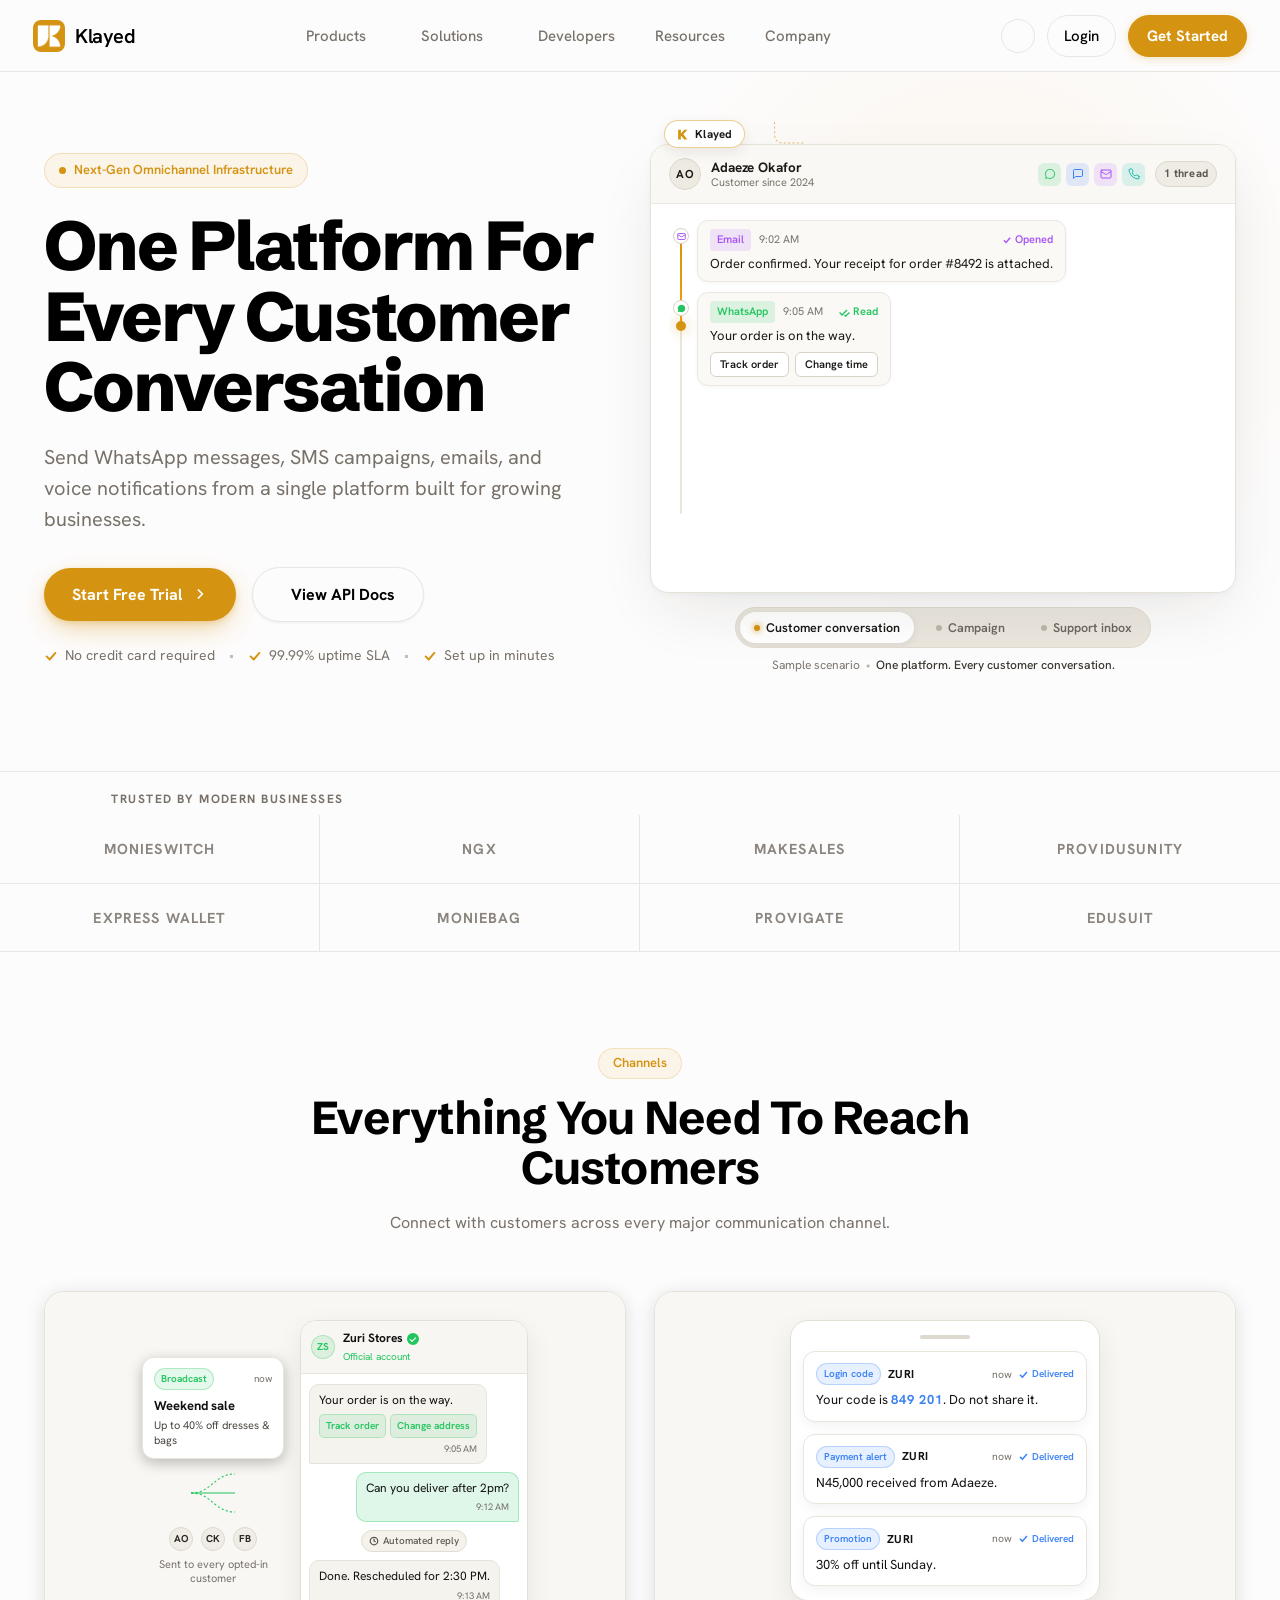
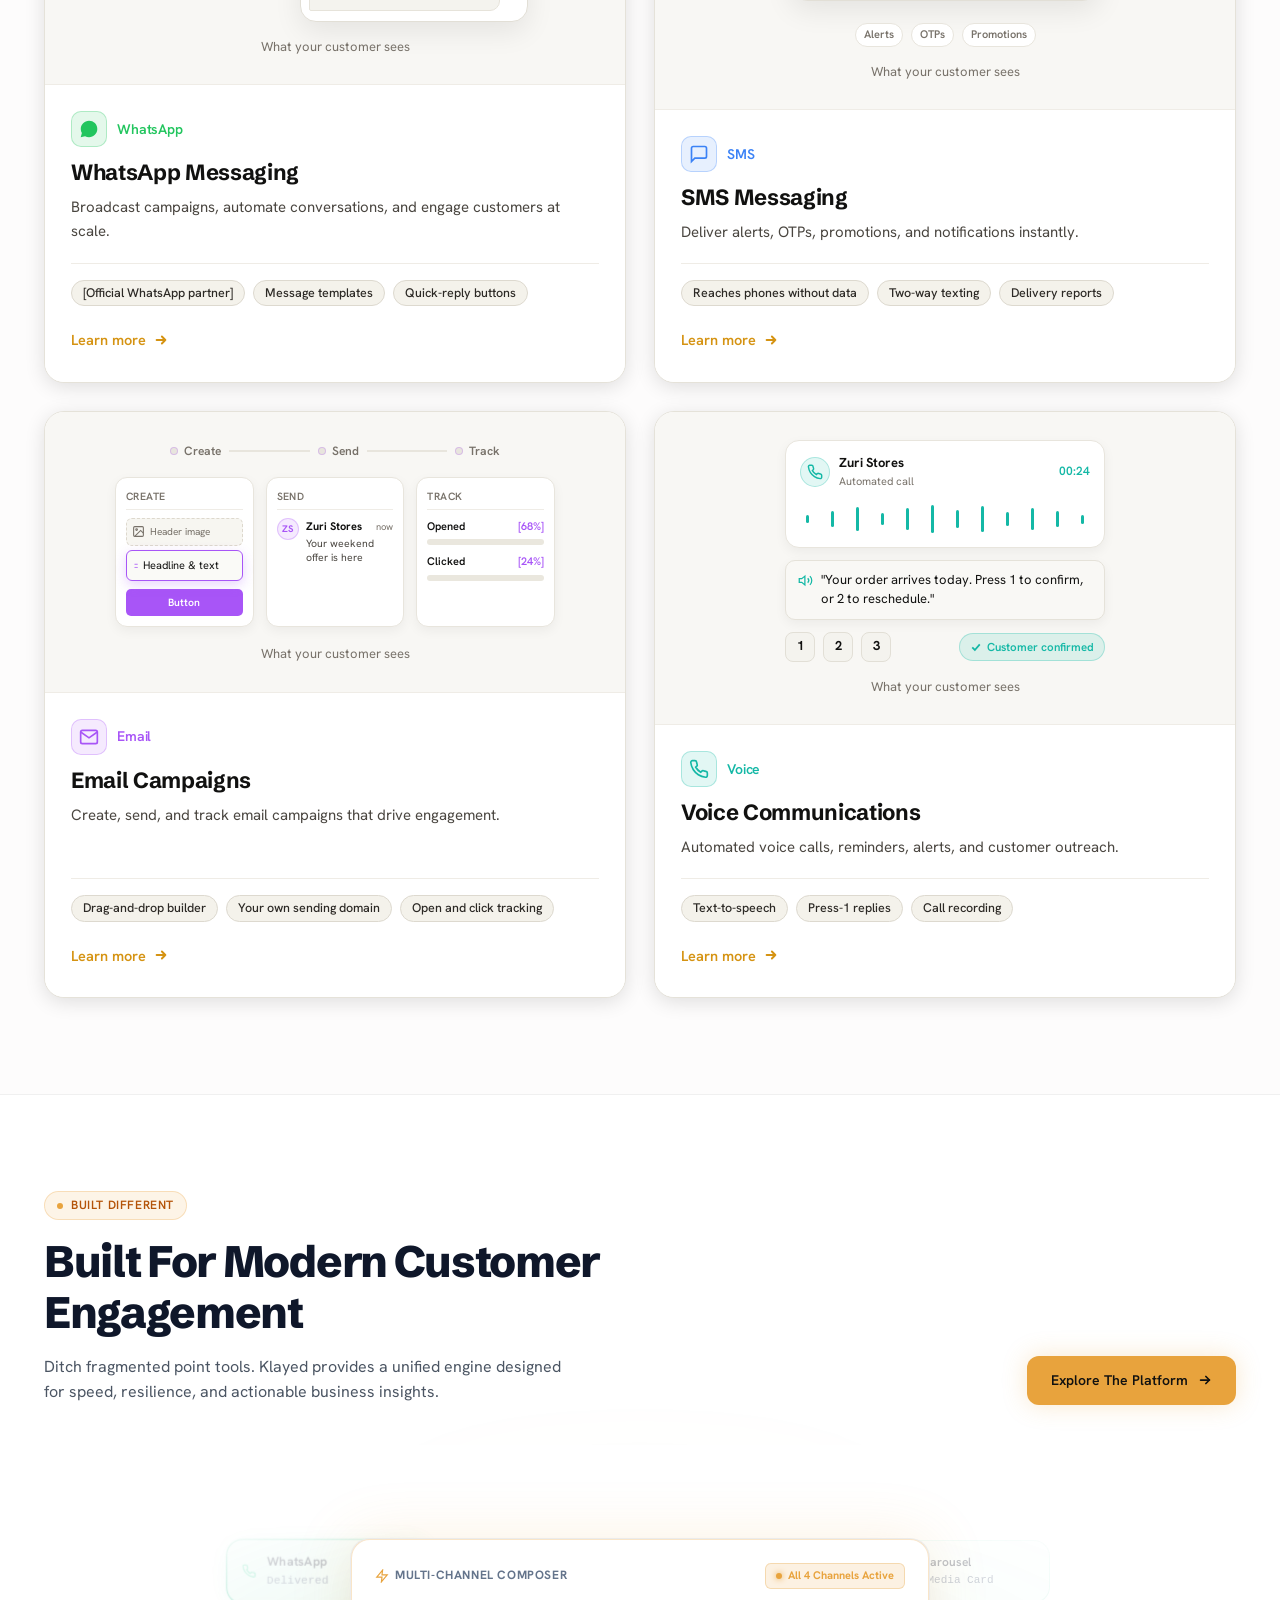
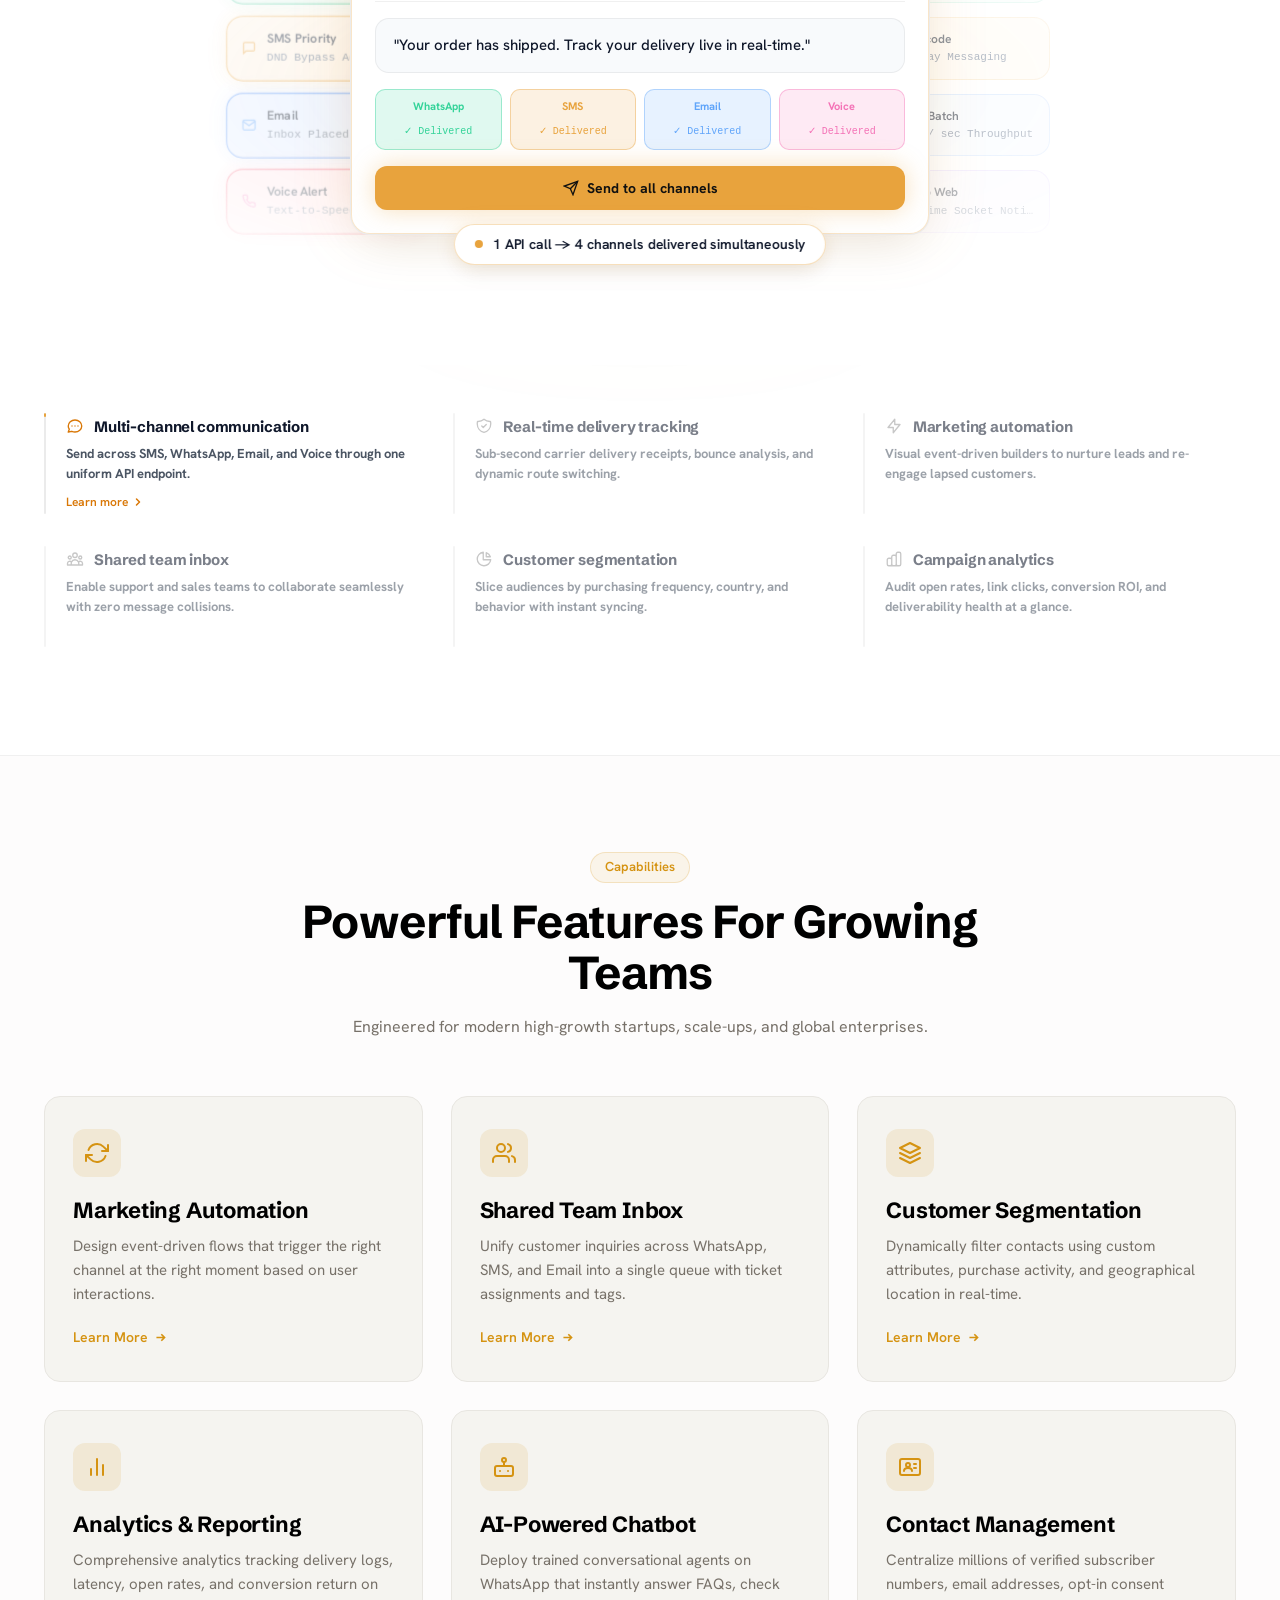
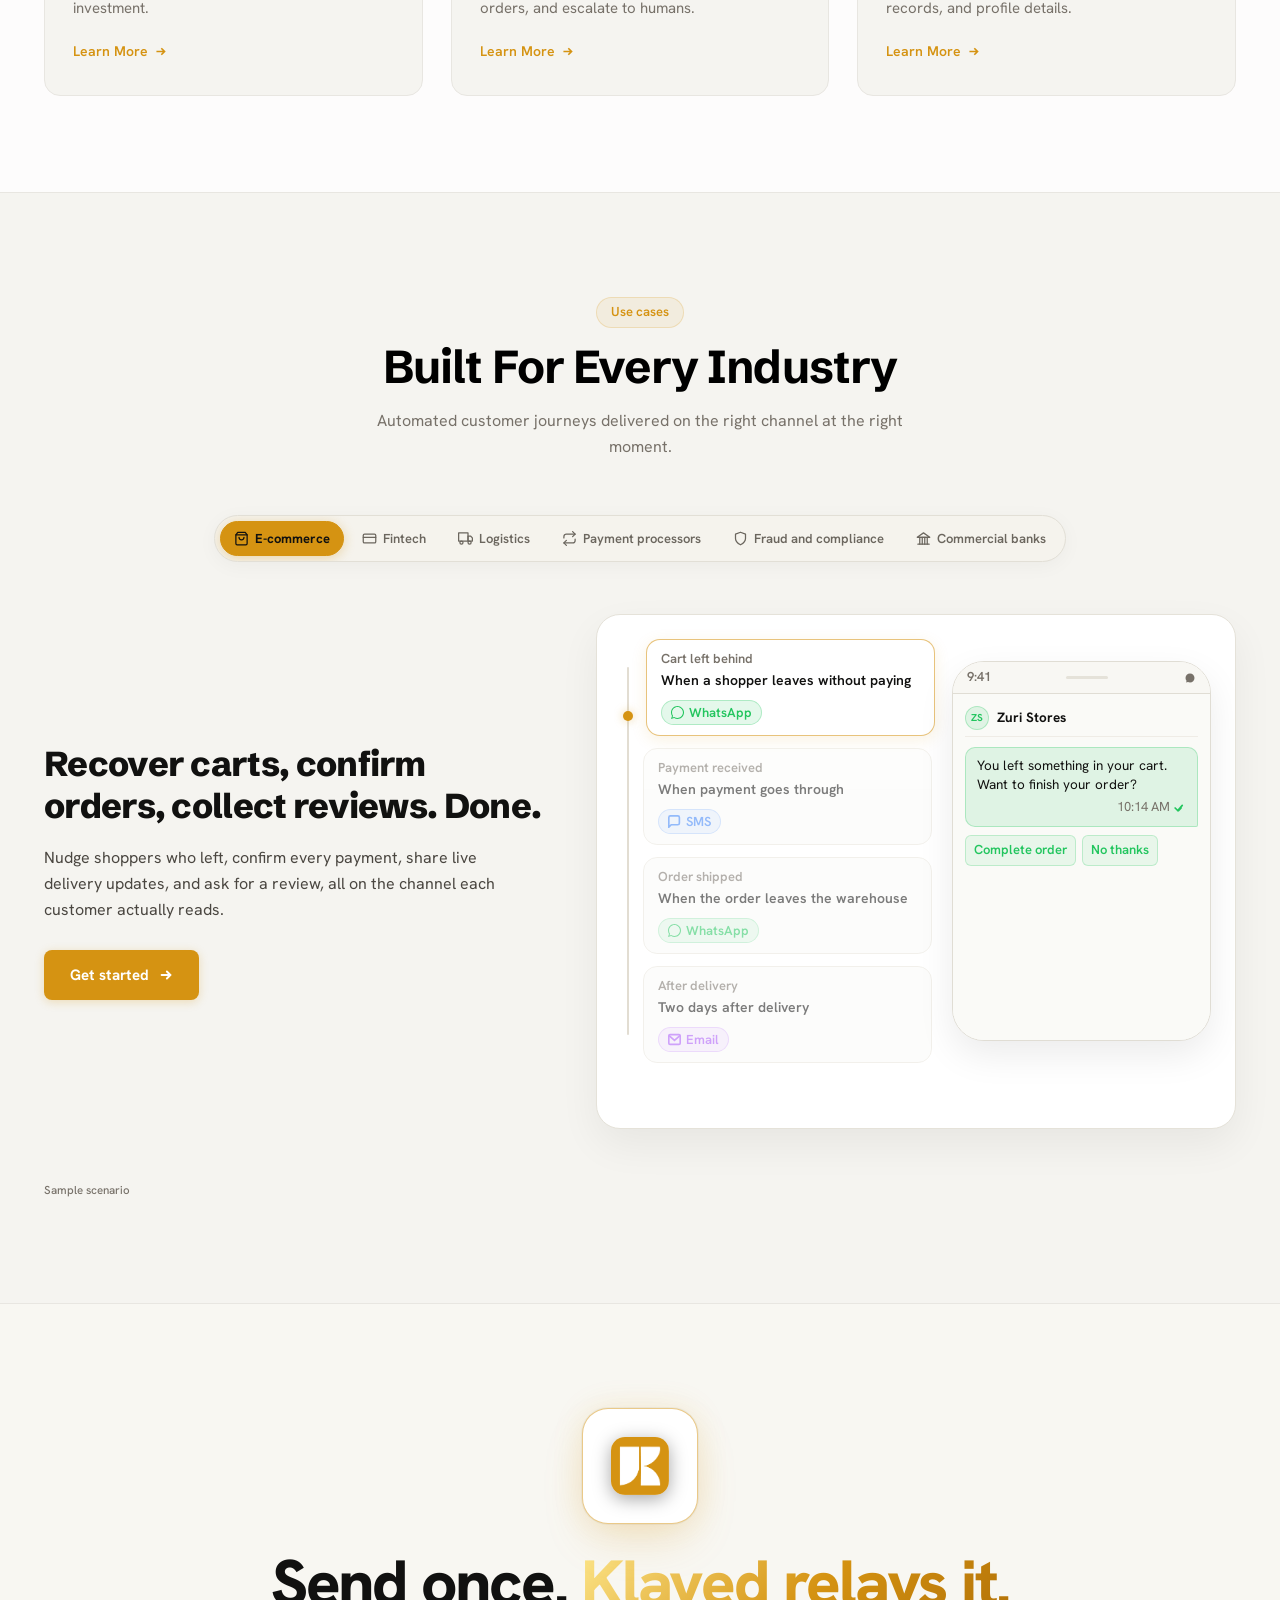
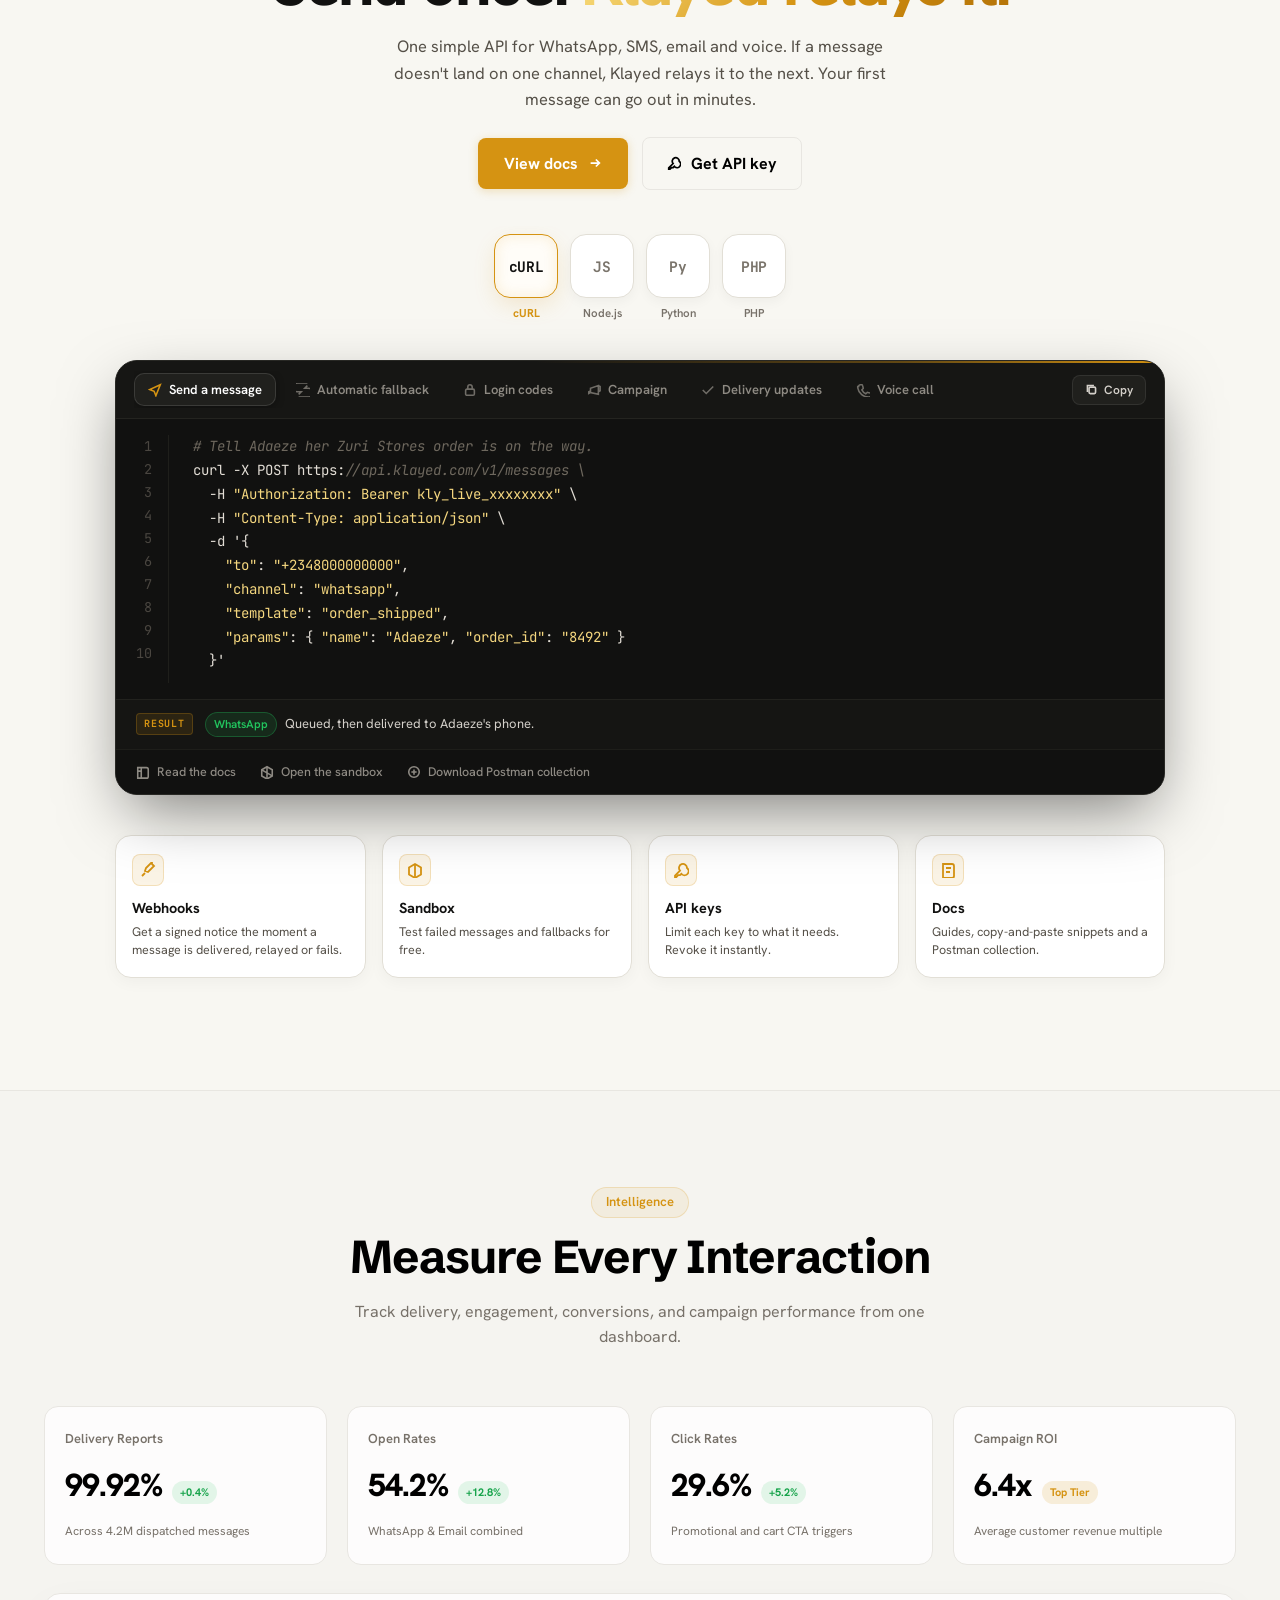
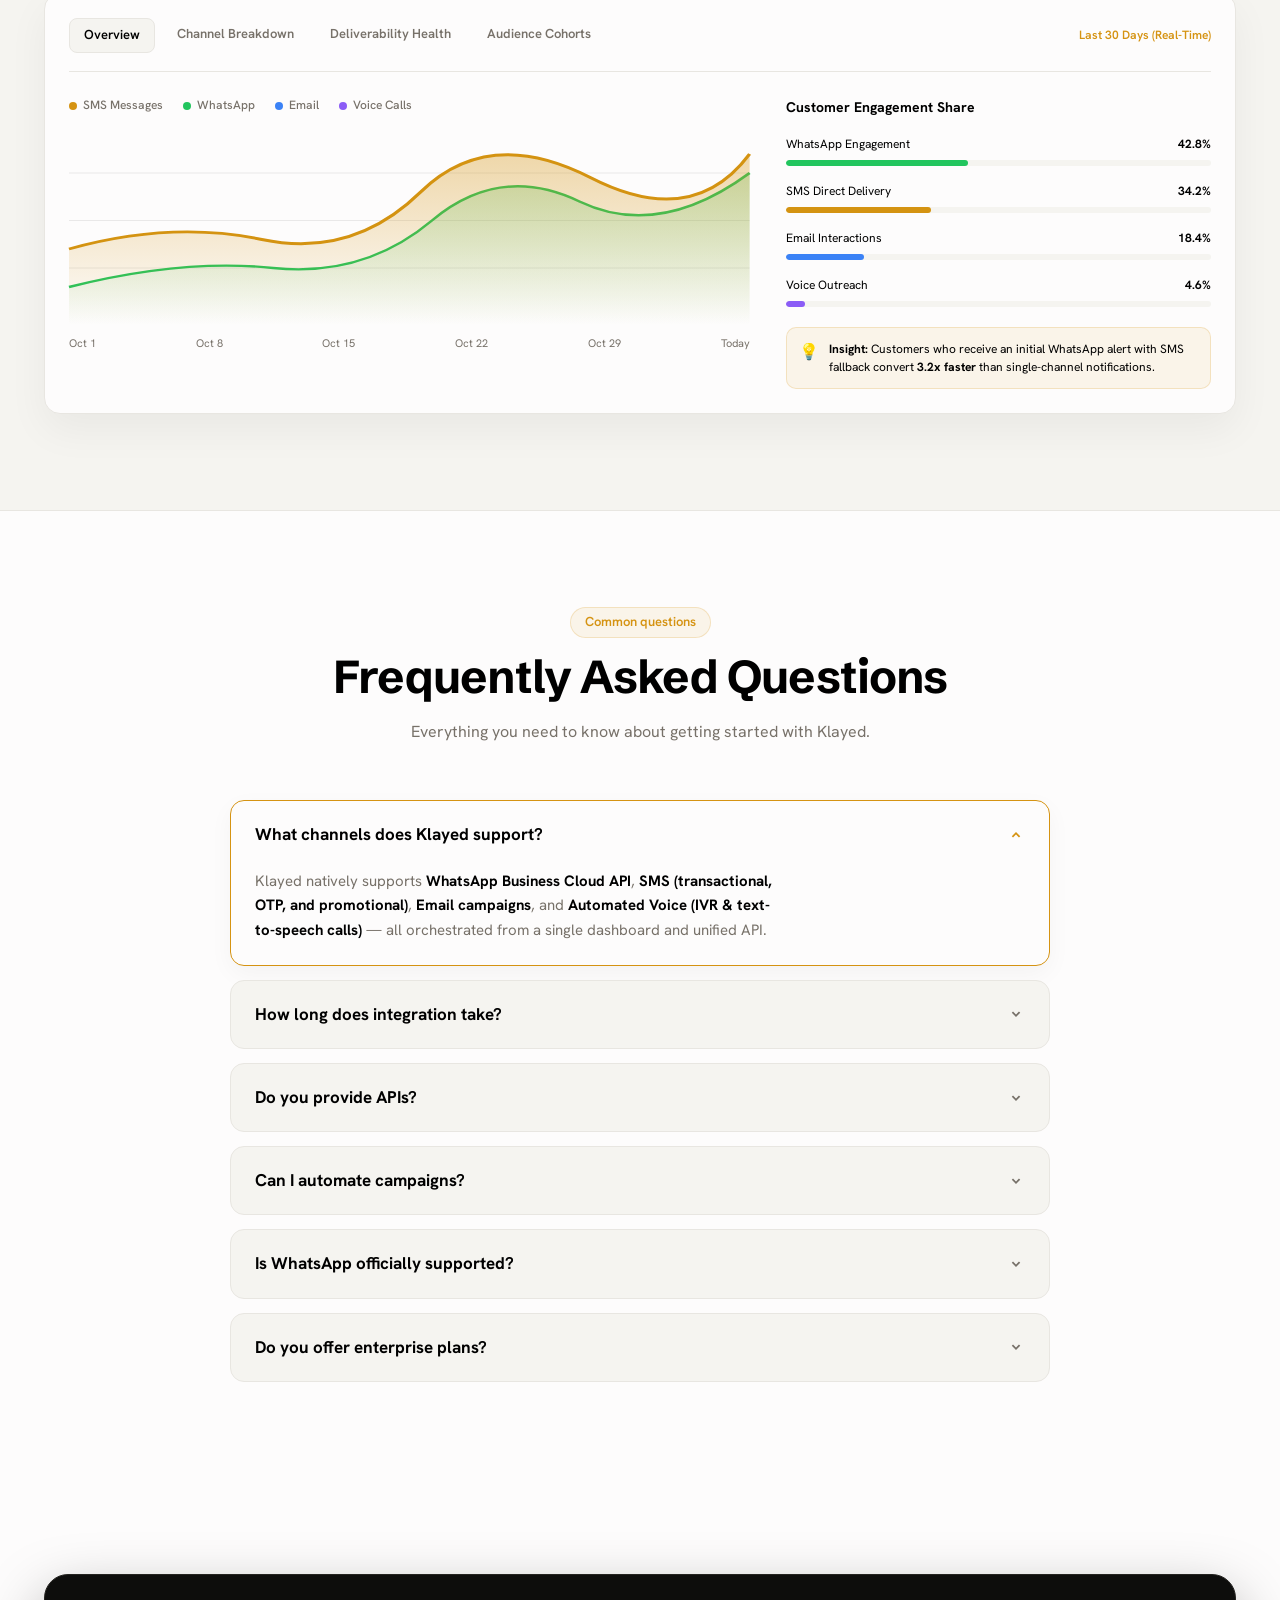
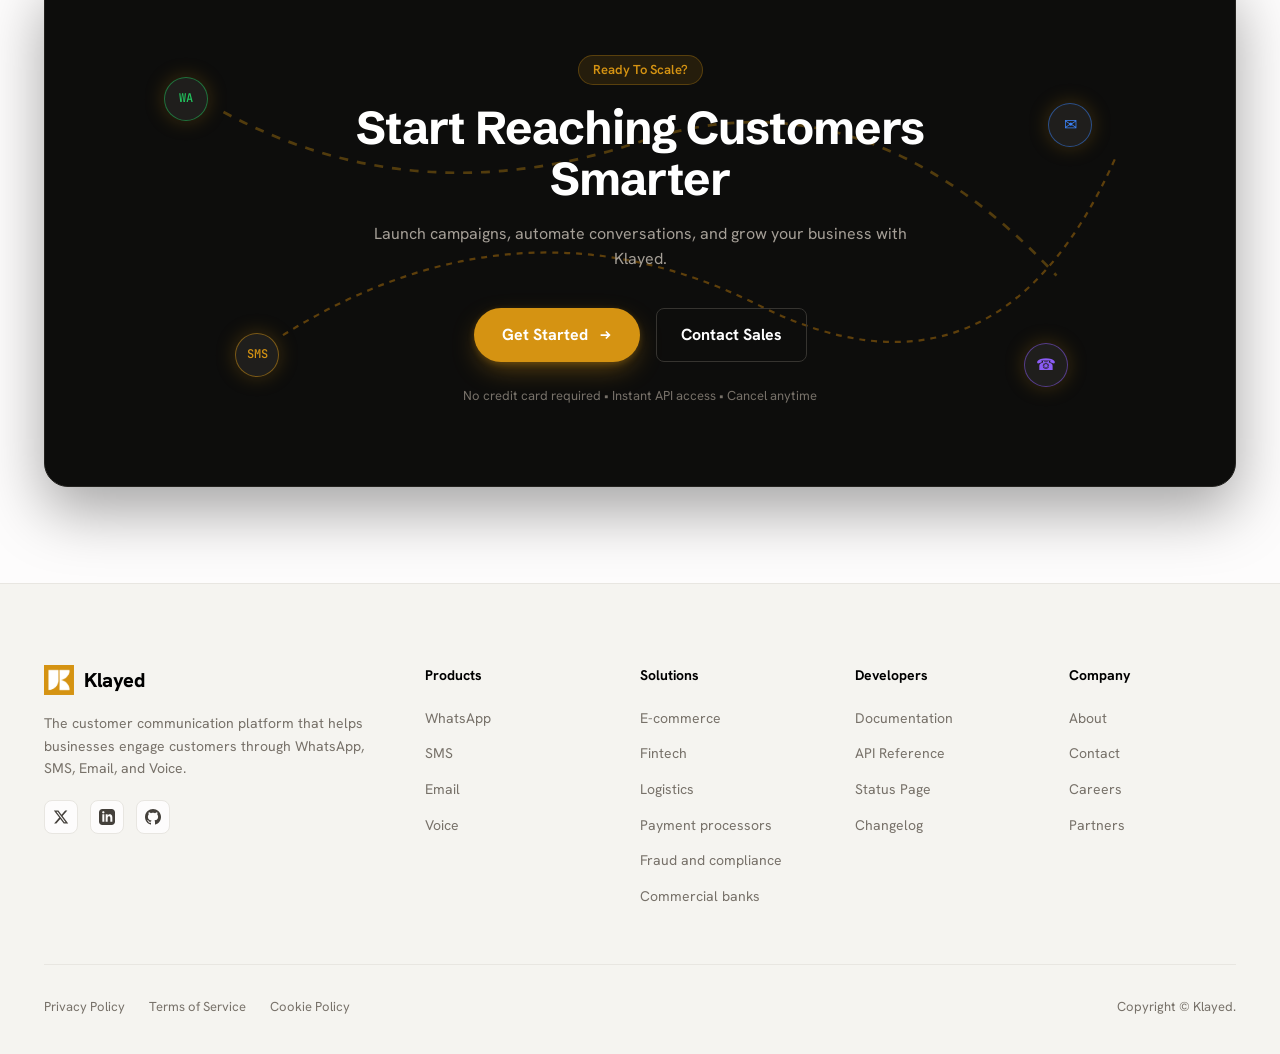
==== commit 6d51e551: "Fix container margins and remove overlapping duplicate chart in engagement section" ====
--- a/klayed landing page/index.html
+++ b/klayed landing page/index.html
@@ -1813,7 +1813,7 @@
                       <strong class="kij-fc-text-title" style="font-size: 15px;">Live Delivery Tracker</strong>
                     </div>
                     <div style="display: flex; align-items: center; gap: 8px;">
-                      <span style="font-size: 12px; font-family: monospace; color: rgba(255,255,255,0.6); background: rgba(255,255,255,0.05); padding: 3px 10px; border-radius: 9999px; border: 1px solid rgba(255,255,255,0.1);">● 42ms latency</span>
+                      <span class="kij-fc-pill">● 42ms latency</span>
                       <span style="font-size: 12px; font-weight: 700; color: #E8A33D; background: rgba(232,163,61,0.15); border: 1px solid rgba(232,163,61,0.3); padding: 3px 10px; border-radius: 9999px; box-shadow: 0 0 12px rgba(232,163,61,0.25);">98.4% delivered</span>
                     </div>
                   </div>
@@ -1825,12 +1825,12 @@
                       <div>
                         <div style="display: flex; align-items: center; gap: 8px;">
                           <strong class="kij-fc-text-title" style="font-size: 14px;">Tunde O.</strong>
-                          <span style="font-size: 12px; font-family: monospace; color: rgba(255,255,255,0.5);">+234 803 219 8834</span>
+                          <span class="kij-fc-text-sub" style="font-size: 12px; font-family: monospace;">+234 803 219 8834</span>
                         </div>
                         <span class="kij-fc-text-sub" style="font-size: 12px; display: block; margin-top: 2px;">WhatsApp • MTN Nigeria</span>
                       </div>
                     </div>
-                    <span style="font-size: 12px; font-family: monospace; color: rgba(255,255,255,0.5); background: rgba(255,255,255,0.05); padding: 2px 8px; border-radius: 6px;">10:42 AM</span>
+                    <span class="kij-fc-pill" style="padding: 2px 8px; border-radius: 6px;">10:42 AM</span>
                   </div>
 
                   <!-- Sent -> Delivered -> Read Stepper Track -->
@@ -2057,12 +2057,12 @@
                   </div>
 
                   <!-- Phone-Style Preview Bubble -->
-                  <div style="padding: 16px; border-radius: 14px; background: rgba(20,35,25,0.4); border: 1px solid rgba(34,197,94,0.3); display: flex; flex-direction: column; gap: 8px;">
+                  <div class="kij-ma-preview-box" style="padding: 16px; border-radius: 14px; display: flex; flex-direction: column; gap: 8px;">
                     <div style="display: flex; align-items: center; justify-content: space-between; font-size: 12px; font-weight: 600; color: #34D399;">
                       <span>WhatsApp Preview</span>
                       <span style="font-family: monospace; font-size: 11px; color: rgba(255,255,255,0.5);">Delivered just now</span>
                     </div>
-                    <div style="padding: 14px; border-radius: 10px; background: #142319; border: 1px solid rgba(34,197,94,0.3); color: rgba(255,255,255,0.95); font-size: 13px; line-height: 1.45;">
+                    <div class="kij-ma-preview-inner" style="padding: 14px; border-radius: 10px; font-size: 13px; line-height: 1.45;">
                       "Hey Tunde! You left 2 items in your cart. Use code <strong style="color: #E8A33D;">KLAYED10</strong> for 10% off before they sell out! 🛍️ klayed.co/cart"
                     </div>
                   </div>
@@ -2071,7 +2071,7 @@
                   <div style="padding: 14px 18px; border-radius: 14px; background: rgba(232,163,61,0.15); border: 1px solid #E8A33D; box-shadow: 0 0 24px rgba(232,163,61,0.25); display: flex; align-items: center; justify-content: space-between;">
                     <div style="display: flex; align-items: center; gap: 8px;">
                       <svg viewBox="0 0 24 24" width="16" height="16" fill="none" stroke="#E8A33D" stroke-width="2"><polygon points="13 2 3 14 12 14 11 22 21 10 12 10 13 2"/></svg>
-                      <span style="font-size: 14px; font-weight: 600; color: rgba(255,255,255,0.95);">Recovered Cart Revenue</span>
+                      <span class="kij-fc-text-title" style="font-size: 14px; font-weight: 600;">Recovered Cart Revenue</span>
                     </div>
                     <strong style="font-size: 17px; font-weight: 800; color: #E8A33D; letter-spacing: -0.01em;">+₦45,000 recovered</strong>
                   </div>
@@ -2254,7 +2254,7 @@
             </div>
 
                 <!-- Floating Teammate Tunde drifting toward focal card with Ada collision toast -->
-                <div style="position: absolute; top: 18px; left: 50%; transform: translateX(-50%); z-index: 20; padding: 6px 16px; border-radius: 9999px; background: #1A1A1A; border: 1px solid #E8A33D; box-shadow: 0 0 25px rgba(232,163,61,0.3); display: flex; align-items: center; gap: 8px;">
+                <div class="kij-collision-toast" style="position: absolute; top: 18px; left: 50%; transform: translateX(-50%); z-index: 20; padding: 6px 16px; border-radius: 9999px; display: flex; align-items: center; gap: 8px;">
                   <svg viewBox="0 0 24 24" width="14" height="14" fill="none" stroke="#E8A33D" stroke-width="2"><rect x="3" y="11" width="18" height="11" rx="2" ry="2"/><path d="M7 11V7a5 5 0 0110 0v4"/></svg>
                   <span style="font-size: 13px; font-weight: 700; color: #E8A33D;">Ada is already on this</span>
                 </div>
@@ -2268,7 +2268,7 @@
                       <div>
                         <div style="display: flex; align-items: center; gap: 8px;">
                           <strong class="kij-fc-text-title" style="font-size: 14px;">Chioma Eze</strong>
-                          <span style="font-size: 12px; font-family: monospace; color: rgba(255,255,255,0.5);">+234 802 441 9021</span>
+                          <span class="kij-fc-text-sub" style="font-size: 12px; font-family: monospace;">+234 802 441 9021</span>
                         </div>
                         <span class="kij-fc-text-sub" style="font-size: 12px; display: block; margin-top: 2px;">Order #8821 Confirmation</span>
                       </div>
@@ -2282,7 +2282,7 @@
 
                   <!-- Customer Message -->
                   <div class="kij-fc-inner-box" style="padding: 14px 16px; border-radius: 12px; display: flex; flex-direction: column; gap: 4px;">
-                    <div style="display: flex; align-items: center; justify-content: space-between; font-size: 12px; color: rgba(255,255,255,0.5);">
+                    <div class="kij-fc-text-sub" style="display: flex; align-items: center; justify-content: space-between; font-size: 12px;">
                       <span>Chioma Eze</span>
                       <span style="font-family: monospace; font-size: 11px;">2m ago</span>
                     </div>
@@ -2292,7 +2292,7 @@
                   </div>
 
                   <!-- Ada Reply Bubble with Double Checkmarks -->
-                  <div style="padding: 14px 16px; border-radius: 12px; background: rgba(6,78,59,0.25); border: 1px solid rgba(16,185,129,0.3); display: flex; flex-direction: column; gap: 6px;">
+                  <div class="kij-ada-reply-bubble" style="padding: 14px 16px; border-radius: 12px; display: flex; flex-direction: column; gap: 6px;">
                     <div style="display: flex; align-items: center; justify-content: space-between; font-size: 12px; font-weight: 600; color: #34d399;">
                       <div style="display: flex; align-items: center; gap: 6px;">
                         <span style="width: 7px; height: 7px; border-radius: 50%; background: #34d399; box-shadow: 0 0 6px #34d399;"></span>
@@ -2303,7 +2303,7 @@
                         <span style="font-size: 11px; font-family: monospace;">Sent</span>
                       </div>
                     </div>
-                    <p style="margin: 0; font-size: 13.5px; color: #a7f3d0; font-weight: 500; line-height: 1.4;">
+                    <p class="kij-ada-reply-text" style="margin: 0; font-size: 13.5px; font-weight: 500; line-height: 1.4;">
                       "Hi Chioma! Payment verified and your order has been dispatched. Here's your tracking link."
                     </p>
                   </div>
@@ -2460,53 +2460,6 @@
               </div>
             </div>
 
-                  <!-- 220px Bar chart with Friday tooltip -->
-                  <div class="kij-ca-chart-area">
-                    <div style="position: absolute; top: 0; left: 64%; transform: translateX(-50%); padding: 5px 12px; border-radius: 8px; background: #E8A33D; color: #111110; font-size: 12px; font-weight: 800; white-space: nowrap; box-shadow: 0 0 15px rgba(232,163,61,0.4); z-index: 10;">
-                      Friday: your best day to send
-                    </div>
-
-                    <div style="flex: 1; height: 100%; display: flex; flex-direction: column; justify-content: flex-end; align-items: center; gap: 8px;">
-                      <div style="width: 100%; height: 42%; border-radius: 8px 8px 0 0; background: rgba(255,255,255,0.1);"></div>
-                      <span style="font-size: 12px; font-family: monospace; color: rgba(255,255,255,0.4);">Mon</span>
-                    </div>
-                    <div style="flex: 1; height: 100%; display: flex; flex-direction: column; justify-content: flex-end; align-items: center; gap: 8px;">
-                      <div style="width: 100%; height: 60%; border-radius: 8px 8px 0 0; background: rgba(255,255,255,0.1);"></div>
-                      <span style="font-size: 12px; font-family: monospace; color: rgba(255,255,255,0.4);">Tue</span>
-                    </div>
-                    <div style="flex: 1; height: 100%; display: flex; flex-direction: column; justify-content: flex-end; align-items: center; gap: 8px;">
-                      <div style="width: 100%; height: 55%; border-radius: 8px 8px 0 0; background: rgba(255,255,255,0.1);"></div>
-                      <span style="font-size: 12px; font-family: monospace; color: rgba(255,255,255,0.4);">Wed</span>
-                    </div>
-                    <div style="flex: 1; height: 100%; display: flex; flex-direction: column; justify-content: flex-end; align-items: center; gap: 8px;">
-                      <div style="width: 100%; height: 74%; border-radius: 8px 8px 0 0; background: rgba(255,255,255,0.1);"></div>
-                      <span style="font-size: 12px; font-family: monospace; color: rgba(255,255,255,0.4);">Thu</span>
-                    </div>
-                    <div style="flex: 1; height: 100%; display: flex; flex-direction: column; justify-content: flex-end; align-items: center; gap: 8px;">
-                      <div style="width: 100%; height: 98%; border-radius: 8px 8px 0 0; background: #E8A33D; box-shadow: 0 0 24px rgba(232,163,61,0.5);"></div>
-                      <span style="font-size: 12px; font-family: monospace; color: #E8A33D; font-weight: 800;">Fri</span>
-                    </div>
-                    <div style="flex: 1; height: 100%; display: flex; flex-direction: column; justify-content: flex-end; align-items: center; gap: 8px;">
-                      <div style="width: 100%; height: 58%; border-radius: 8px 8px 0 0; background: rgba(255,255,255,0.1);"></div>
-                      <span style="font-size: 12px; font-family: monospace; color: rgba(255,255,255,0.4);">Sat</span>
-                    </div>
-                    <div style="flex: 1; height: 100%; display: flex; flex-direction: column; justify-content: flex-end; align-items: center; gap: 8px;">
-                      <div style="width: 100%; height: 48%; border-radius: 8px 8px 0 0; background: rgba(255,255,255,0.1);"></div>
-                      <span style="font-size: 12px; font-family: monospace; color: rgba(255,255,255,0.4);">Sun</span>
-                    </div>
-                  </div>
-
-                  <div style="text-align: center; font-size: 12px; font-weight: 600; color: rgba(255,255,255,0.5); padding-top: 10px; border-top: 1px solid rgba(255,255,255,0.05);">
-                    Highest converting window: Friday 6:00 PM – 9:00 PM (WAT) • 4.8x ROI
-                  </div>
-                </div>
-
-                <div class="kij-result-chip-wrap">
-                  <div class="kij-result-chip-dot"></div>
-                  <span class="kij-result-chip-text">Know what works, then do more of it.</span>
-                </div>
-              </div>
-            </div>
 
           </div>
         </div>
--- a/klayed landing page/landing.css
+++ b/klayed landing page/landing.css
@@ -17986,6 +17986,7 @@
   inset: 0;
   opacity: 0;
   visibility: hidden;
+  pointer-events: none;
   transform: translateY(12px);
   transition: opacity 0.35s ease, transform 0.35s ease, visibility 0.35s;
   display: flex;
@@ -17994,6 +17995,13 @@
   justify-content: center;
   padding: 40px;
   padding-bottom: 76px;
+}
+
+.kij-eng-panel.is-active {
+  opacity: 1;
+  visibility: visible;
+  pointer-events: auto;
+  transform: translateY(0);
 }
 
 @media (max-width: 640px) {
@@ -18447,7 +18455,7 @@
    ========================================================================== */
 .kij-merchant-stage-inner {
   width: 100%;
-  max-width: 760px;
+  max-width: 100%;
   height: 100%;
   display: flex;
   flex-direction: column;
@@ -18480,8 +18488,14 @@
   }
 }
 
-.kij-eng-panel.is-active .kij-merchant-stage-inner > div:first-child {
-  animation: cardEntrance 0.7s cubic-bezier(0.22, 1, 0.36, 1) forwards;
+.kij-eng-panel.is-active .kij-focal-card,
+.kij-eng-panel.is-active .kij-ca-wrapper,
+.kij-eng-panel.is-active .kij-cs-wrapper {
+  animation: focalCardEntrance 0.6s cubic-bezier(0.22, 1, 0.36, 1) 0.15s forwards;
+}
+
+.kij-eng-panel.is-active .kij-tile-field-grid {
+  animation: tileFieldWave 0.7s cubic-bezier(0.22, 1, 0.36, 1) forwards;
 }
 
 .kij-result-chip-wrap {
@@ -19367,3 +19381,80 @@
 html.dark-preview .kij-supp-tile-sub {
   color: rgba(255, 255, 255, 0.5);
 }
+
+/* In-Card Pills & Chips */
+.kij-fc-pill {
+  font-size: 12px;
+  font-family: monospace;
+  color: #475569;
+  background: #F1F5F9;
+  padding: 3px 10px;
+  border-radius: 9999px;
+  border: 1px solid rgba(0, 0, 0, 0.06);
+  display: inline-flex;
+  align-items: center;
+  gap: 4px;
+}
+body.dark-preview .kij-fc-pill,
+html.dark-preview .kij-fc-pill {
+  color: rgba(255, 255, 255, 0.6);
+  background: rgba(255, 255, 255, 0.05);
+  border-color: rgba(255, 255, 255, 0.1);
+}
+
+/* Collision Toast in Light vs Dark */
+.kij-collision-toast {
+  background: #FFFFFF;
+  border: 1px solid #E8A33D;
+  box-shadow: 0 4px 20px rgba(232, 163, 61, 0.25);
+  color: #B45309;
+}
+body.dark-preview .kij-collision-toast,
+html.dark-preview .kij-collision-toast {
+  background: #1A1A1A;
+  border-color: #E8A33D;
+  box-shadow: 0 0 25px rgba(232, 163, 61, 0.3);
+  color: #E8A33D;
+}
+
+/* Panel 2: Marketing Automation Bubble */
+.kij-ma-preview-box {
+  background: #F0FDF4;
+  border: 1px solid rgba(34, 197, 94, 0.25);
+}
+body.dark-preview .kij-ma-preview-box,
+html.dark-preview .kij-ma-preview-box {
+  background: rgba(20, 35, 25, 0.4);
+  border-color: rgba(34, 197, 94, 0.3);
+}
+
+.kij-ma-preview-inner {
+  background: #FFFFFF;
+  border: 1px solid rgba(34, 197, 94, 0.2);
+  color: #1E293B;
+}
+body.dark-preview .kij-ma-preview-inner,
+html.dark-preview .kij-ma-preview-inner {
+  background: #142319;
+  border-color: rgba(34, 197, 94, 0.3);
+  color: rgba(255, 255, 255, 0.95);
+}
+
+/* Panel 3: Ada Reply Bubble */
+.kij-ada-reply-bubble {
+  background: rgba(16, 185, 129, 0.08);
+  border: 1px solid rgba(16, 185, 129, 0.25);
+}
+body.dark-preview .kij-ada-reply-bubble,
+html.dark-preview .kij-ada-reply-bubble {
+  background: rgba(6, 78, 59, 0.25);
+  border-color: rgba(16, 185, 129, 0.3);
+}
+
+.kij-ada-reply-text {
+  color: #065F46;
+}
+body.dark-preview .kij-ada-reply-text,
+html.dark-preview .kij-ada-reply-text {
+  color: #a7f3d0;
+}
